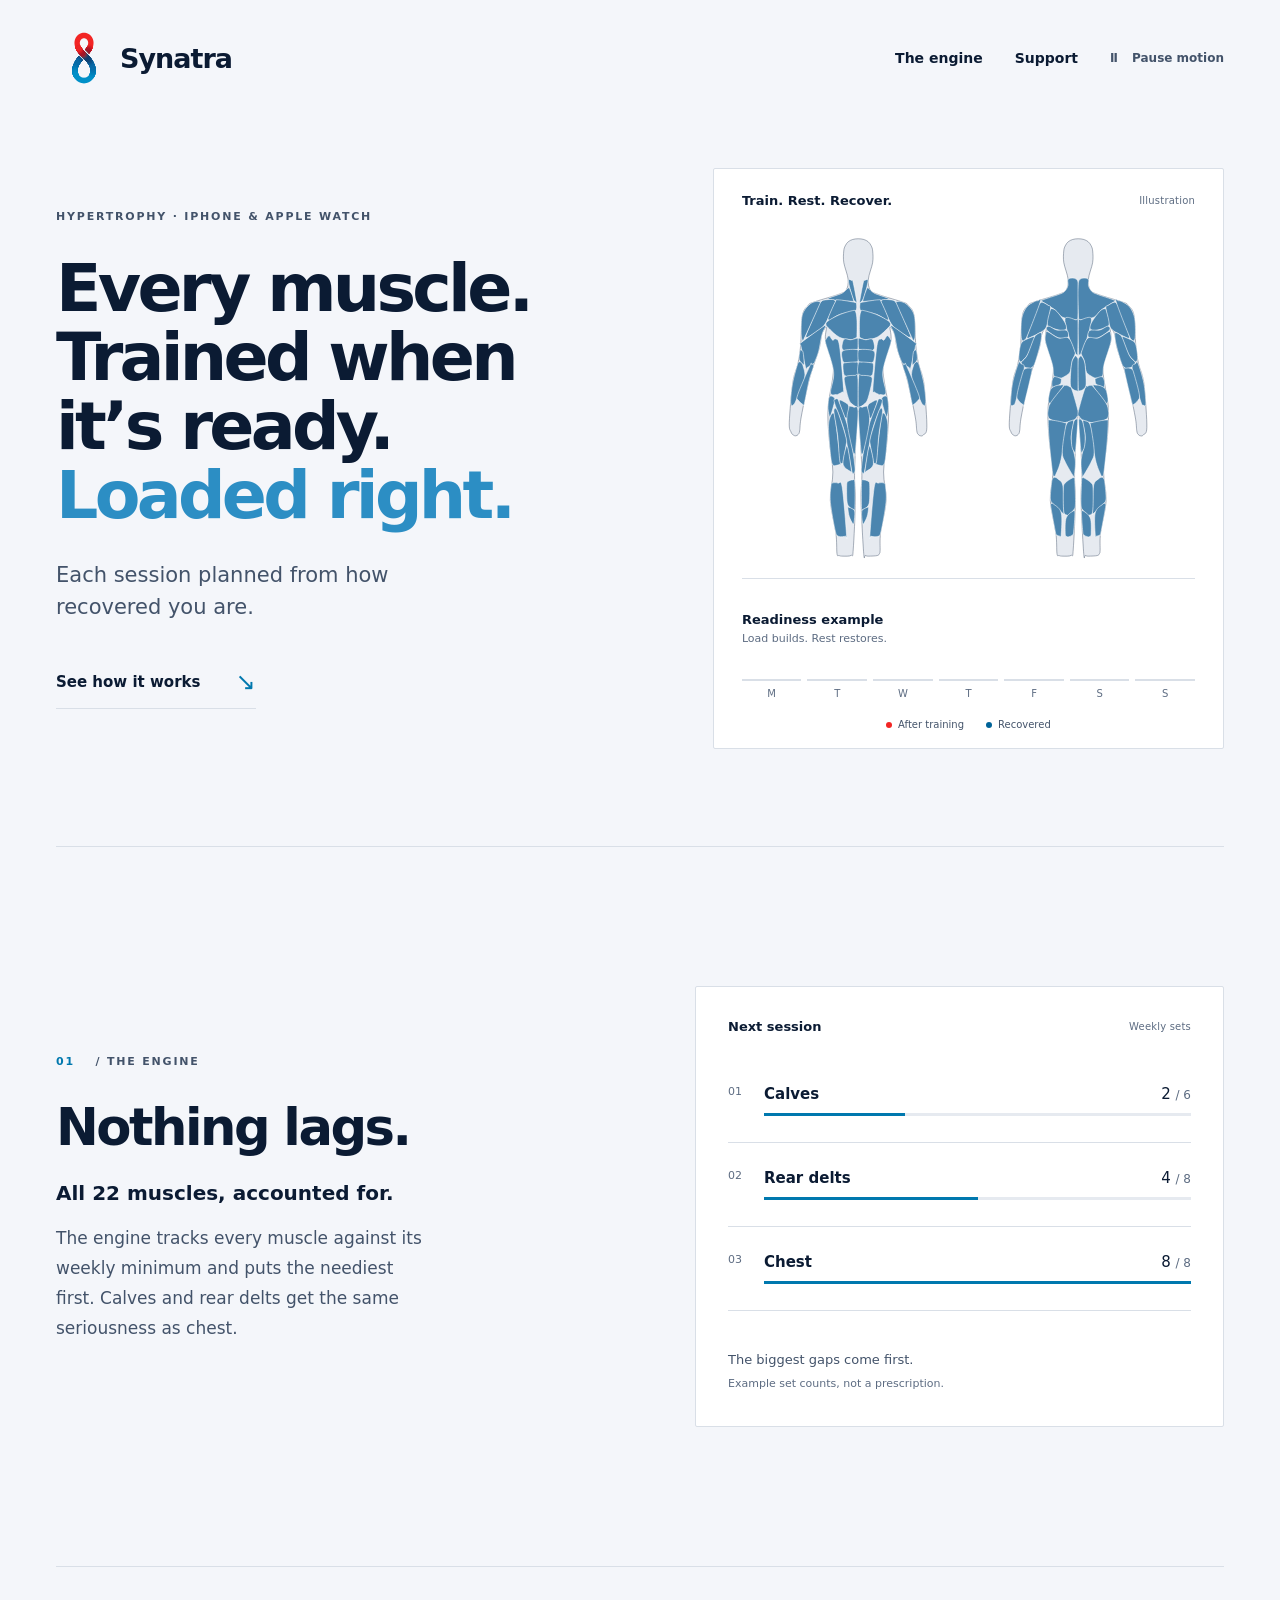
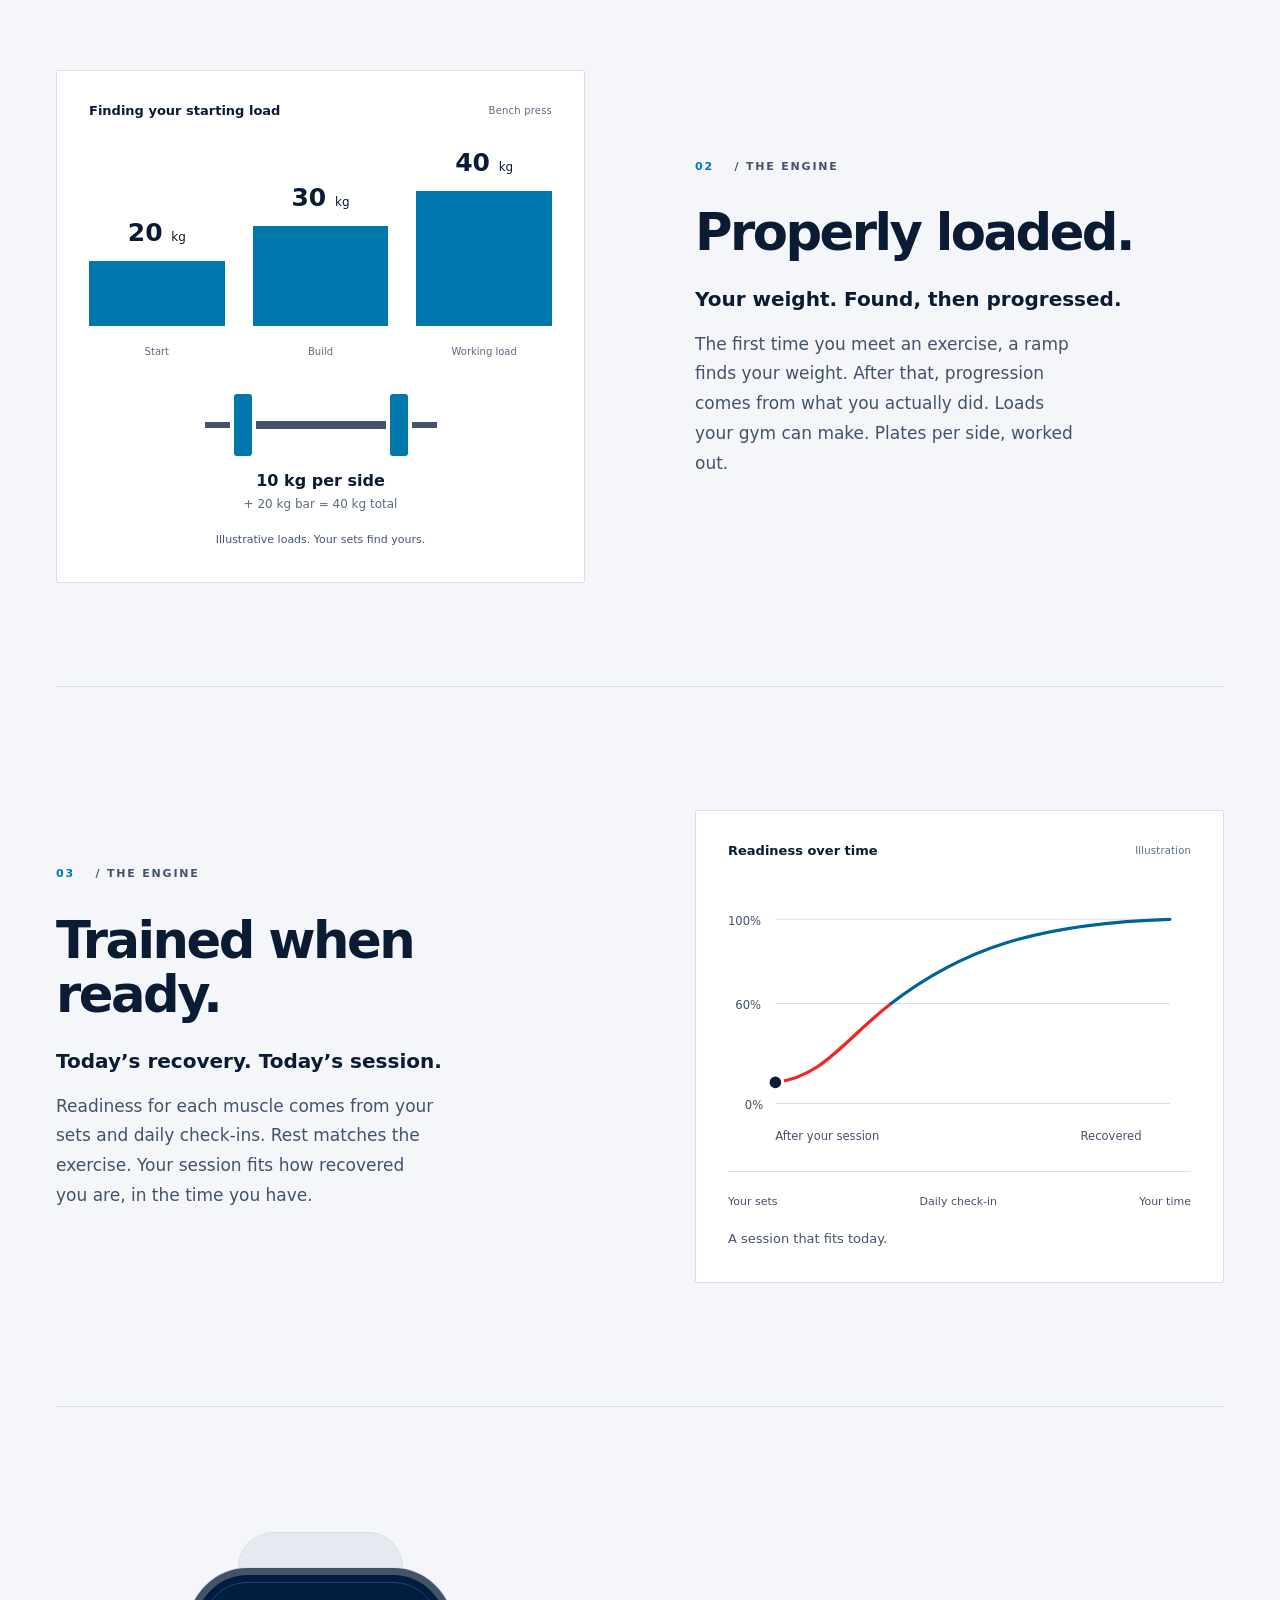
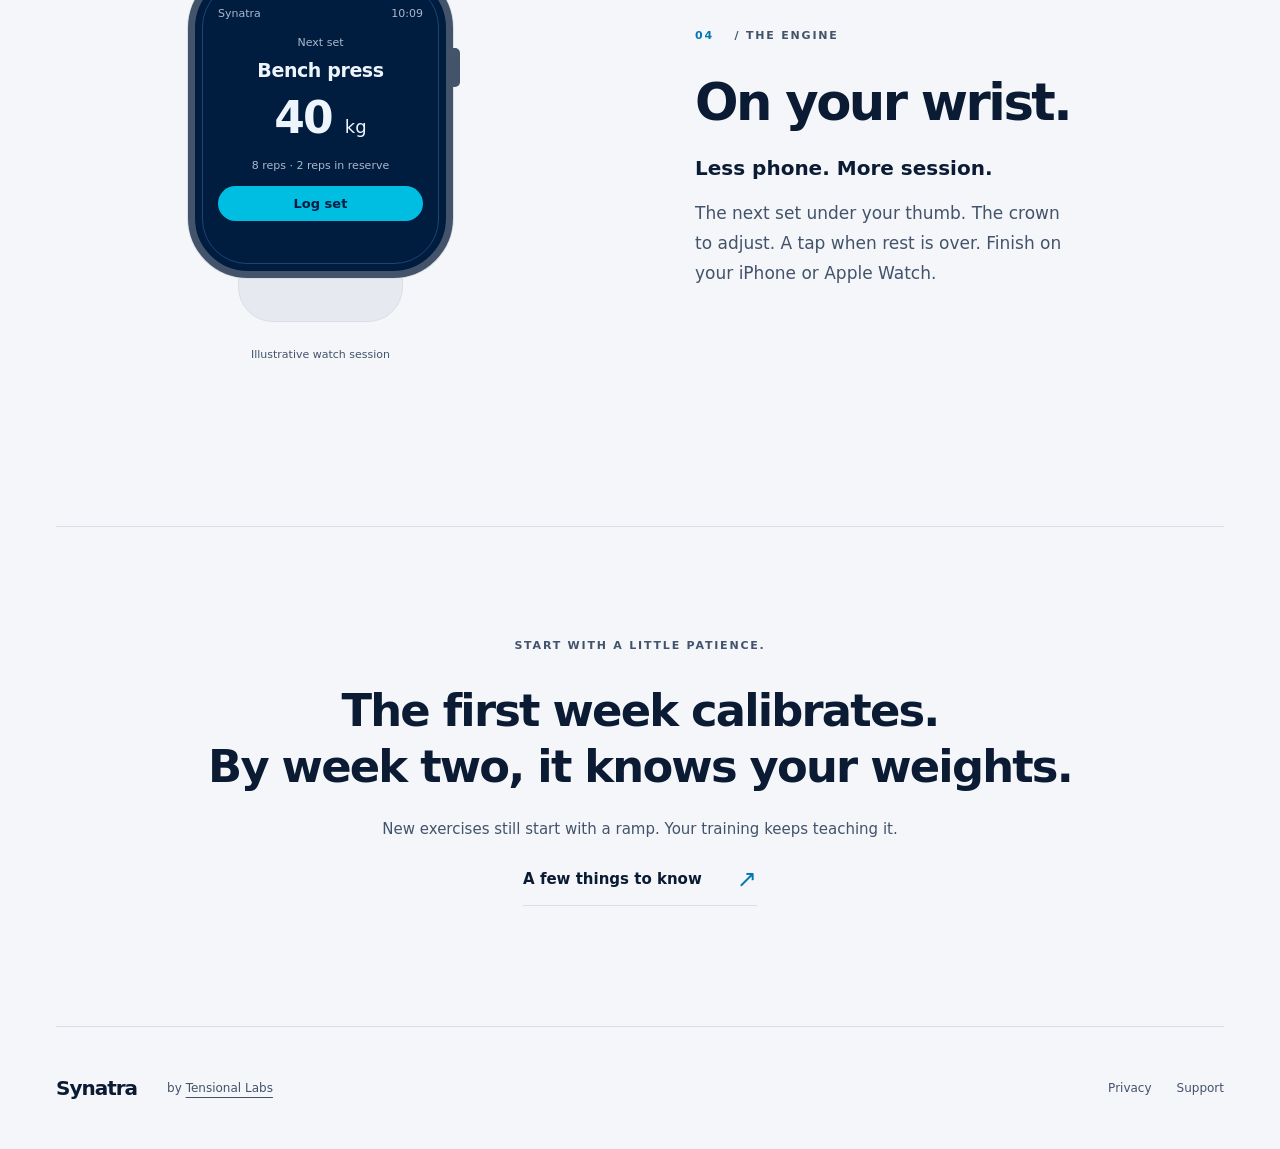
==== index.html @ b0860e10 "Build Synatra static marketing site and review evidence" ====
<!doctype html>
<html lang="en"><head><meta charset="utf-8"><meta name="viewport" content="width=device-width, initial-scale=1"><meta name="color-scheme" content="light dark"><title>Synatra — Every muscle. Loaded right.</title><meta name="description" content="Each session planned from how recovered you are. Hypertrophy training for iPhone and Apple Watch."><link rel="canonical" href="https://synatra.watch/"><meta property="og:title" content="Synatra — Every muscle. Loaded right."><meta property="og:description" content="Each session planned from how recovered you are. Hypertrophy training for iPhone and Apple Watch."><meta property="og:type" content="website"><meta property="og:url" content="https://synatra.watch/"><link rel="icon" href="/assets/mark-light.svg" type="image/svg+xml"><link rel="stylesheet" href="/assets/site.css"></head><body><a class="skip" href="#main">Skip to content</a><input class="motion-toggle" type="checkbox" id="pause-motion"><div class="site"><header class="header wrap"><a class="brand" href="/" aria-label="Synatra home"><picture><source srcset="/assets/mark-dark.svg" media="(prefers-color-scheme: dark)"><img src="/assets/mark-light.svg" width="56" height="56" alt=""></picture><span>Synatra</span></a><nav aria-label="Main"><a href="/#engine">The engine</a><a href="/support.html">Support</a><label class="pause-label" for="pause-motion"><span class="play-label">Pause motion</span><span class="resume-label">Resume motion</span></label></nav></header><main id="main"><section class="hero wrap" aria-labelledby="headline"><div class="hero-copy"><p class="eyebrow">Hypertrophy · iPhone &amp; Apple Watch</p><h1 id="headline">Every muscle.<br>Trained when<br>it’s ready.<br><span>Loaded right.</span></h1><p class="lede">Each session planned from how recovered you are.</p><a class="text-link" href="#engine">See how it works <span aria-hidden="true">↘</span></a></div><figure class="body-panel"><div class="panel-top"><span>Train. Rest. Recover.</span><span class="tiny-label">Illustration</span></div><div class="body-pair"><svg viewBox="0 0 200 440" aria-hidden="true" class="body-figure"><path class="silhouette" d="M100,9C97.5,9,94.8,9.3,92.5,10C90.3,10.7,88.3,11.6,86.7,13C85,14.4,83.7,16.4,82.7,18.4C81.7,20.5,81.1,21.6,80.7,25.4C80.4,29.2,79.8,34.7,80.8,41C81.8,47.2,86,56.9,86.5,62.9C87.1,68.9,86.2,73.8,84,77.2C81.9,80.6,81,80.4,73.6,83.2C66.2,86,46.5,91.3,39.7,93.8C33,96.3,35.6,95.1,33.2,98C30.8,100.9,27.3,102.3,25.6,111.2C23.9,120.1,24.2,140.8,23.2,151.5C22.2,162.2,21.3,167.3,19.6,175.5C17.9,183.7,14.7,187.4,12.8,200.4C10.9,213.4,8.5,242.7,8.1,253.7C7.7,264.7,9.4,263.7,10.3,266.5C11.2,269.3,12.2,269.7,13.3,270.6C14.4,271.5,15.7,271.9,16.8,271.8C17.9,271.7,19.2,271,20,269.9C20.9,268.7,21.2,269.2,21.9,265.1C22.6,261,22,257.1,24.2,245.4C26.4,233.7,31.2,210,35.1,195.1C39.1,180.2,45.1,165.4,47.8,156C50.4,146.5,50,142.4,51,138.3C52,134.3,52.6,133.4,53.7,131.6C54.8,129.7,57.1,125,57.6,127.4C58.1,129.8,55,137.1,56.6,146C58.2,154.9,66.5,166.3,67,181C67.5,195.7,60.8,218,59.8,234C58.9,250,60.3,262.7,61.4,277C62.5,291.3,66,306.5,66.2,320C66.4,333.5,62.1,344.5,62.8,358C63.5,371.5,68.7,389.2,70.2,401C71.7,412.8,71,423.7,71.7,428.8C72.4,433.9,73.3,430.8,74.6,431.4C75.9,432,77.1,432.2,79.8,432.2C82.4,432.2,88.3,432.6,90.5,431.2C92.8,429.8,92.4,436.4,93.3,424C94.3,411.6,96,374.7,96.3,357C96.6,339.3,94.6,337.8,95.2,318C95.8,298.2,98.4,238,100,238C101.6,238,104.2,298.2,104.8,318C105.4,337.8,103.3,338.6,103.7,357C104.1,375.4,106.3,416,107.3,428.4C108.2,440.8,108.4,430.6,109.5,431.2C110.6,431.8,111.3,432.2,114,432.2C116.7,432.2,123,432,125.4,431.4C127.8,430.8,127.7,429.9,128.3,428.8C128.9,427.7,128.9,429.1,129.2,424.5C129.4,419.9,128.5,412.1,129.8,401C131.1,389.9,136.5,371.5,137.2,358C137.9,344.5,133.6,333.5,133.8,320C134,306.5,137.5,291.3,138.6,277C139.7,262.7,141.1,250,140.2,234C139.2,218,132.5,195.7,133,181C133.5,166.3,141.8,154.9,143.4,146C145,137.1,141.9,129.8,142.4,127.4C142.9,125,145.2,129.7,146.3,131.6C147.4,133.4,148,134.3,149,138.3C150,142.4,149.6,146.5,152.2,156C154.9,165.4,160.9,180.2,164.9,195.1C168.8,210,173.6,233.7,175.8,245.4C178,257.1,177.4,261,178.1,265.1C178.8,269.2,179.1,268.7,180,269.9C180.8,271,182.1,271.7,183.2,271.8C184.3,271.9,185.3,272.4,186.7,270.6C188.1,268.7,191.2,270.6,191.5,260.6C191.8,250.5,189.5,221.8,188.5,210.3C187.5,198.8,186.8,197.1,185.4,191.3C184.1,185.5,181.8,182.1,180.4,175.5C179,168.9,177.8,162.2,176.8,151.5C175.8,140.8,176.1,120.1,174.4,111.2C172.7,102.3,169.2,100.9,166.8,98C164.4,95.1,167,96.3,160.3,93.8C153.5,91.3,133.8,86,126.4,83.2C119,80.4,118.1,80.6,116,77.2C113.8,73.8,112.9,68.9,113.5,62.9C114,56.9,118.2,47.2,119.2,41C120.2,34.7,119.6,29.2,119.3,25.4C118.9,21.6,118.3,20.5,117.3,18.4C116.3,16.4,115,14.4,113.3,13C111.7,11.6,109.7,10.7,107.5,10C105.2,9.3,102.5,9,100,9Z"/><path class="muscle group-0" d="M97.9,91.7C97.3,87.2,94.2,71,93.1,66.5C92,62,92.4,64.7,91.4,64.5C90.4,64.3,86.8,61.5,86.9,65.2C87.1,68.9,90.7,82.1,92.3,86.8C93.9,91.5,95.6,92.4,96.5,93.2C97.4,94,98.5,96.2,97.9,91.7Z"/><path class="muscle group-0" transform="translate(200 0) scale(-1 1)" d="M97.9,91.7C97.3,87.2,94.2,71,93.1,66.5C92,62,92.4,64.7,91.4,64.5C90.4,64.3,86.8,61.5,86.9,65.2C87.1,68.9,90.7,82.1,92.3,86.8C93.9,91.5,95.6,92.4,96.5,93.2C97.4,94,98.5,96.2,97.9,91.7Z"/><path class="muscle group-1" d="M93.8,91.3C93.3,88.9,90.7,80.7,89.5,77.9C88.3,75.1,88.6,74,86.8,74.6C85,75.2,82.9,79.2,78.6,81.5C74.3,83.8,63.4,86.6,60.9,88.1C58.4,89.6,58.5,89.6,63.7,90.3C68.9,91,87.3,92.3,92.3,92.5C97.3,92.7,94.3,93.7,93.8,91.3Z"/><path class="muscle group-1" transform="translate(200 0) scale(-1 1)" d="M93.8,91.3C93.3,88.9,90.7,80.7,89.5,77.9C88.3,75.1,88.6,74,86.8,74.6C85,75.2,82.9,79.2,78.6,81.5C74.3,83.8,63.4,86.6,60.9,88.1C58.4,89.6,58.5,89.6,63.7,90.3C68.9,91,87.3,92.3,92.3,92.5C97.3,92.7,94.3,93.7,93.8,91.3Z"/><path class="muscle group-0" d="M33.9,139.6C36.2,138.3,42.1,134.9,45.8,132C49.5,129.1,52,128.6,55.9,122.4C59.8,116.2,66.9,99.8,69.1,94.8C71.3,89.8,69.8,93.1,69.3,92.3C68.8,91.5,68.5,90.2,65.9,90C63.3,89.8,56.4,90.2,53.7,90.9C51,91.6,51,92.3,49.7,94C48.4,95.7,49,94,45.8,101.2C42.6,108.4,32.9,130.7,30.6,137.2C28.3,143.7,31.2,139.6,31.8,140C32.4,140.4,31.6,140.9,33.9,139.6Z"/><path class="muscle group-0" transform="translate(200 0) scale(-1 1)" d="M33.9,139.6C36.2,138.3,42.1,134.9,45.8,132C49.5,129.1,52,128.6,55.9,122.4C59.8,116.2,66.9,99.8,69.1,94.8C71.3,89.8,69.8,93.1,69.3,92.3C68.8,91.5,68.5,90.2,65.9,90C63.3,89.8,56.4,90.2,53.7,90.9C51,91.6,51,92.3,49.7,94C48.4,95.7,49,94,45.8,101.2C42.6,108.4,32.9,130.7,30.6,137.2C28.3,143.7,31.2,139.6,31.8,140C32.4,140.4,31.6,140.9,33.9,139.6Z"/><path class="muscle group-0" d="M27.3,143.4C31.2,135.2,45.6,103.3,49.2,94.9C52.8,86.5,49.7,93.5,48.8,93.1C47.9,92.7,45.9,92.2,43.8,92.6C41.7,93,38.9,93.7,36.4,95.5C33.9,97.3,30.6,100.6,28.7,103.7C26.8,106.8,25.5,108.7,24.7,114.3C23.9,119.9,23.8,132.3,24,137.3C24.2,142.3,25.2,143.4,25.8,144.4C26.4,145.4,23.4,151.7,27.3,143.4Z"/><path class="muscle group-0" transform="translate(200 0) scale(-1 1)" d="M27.3,143.4C31.2,135.2,45.6,103.3,49.2,94.9C52.8,86.5,49.7,93.5,48.8,93.1C47.9,92.7,45.9,92.2,43.8,92.6C41.7,93,38.9,93.7,36.4,95.5C33.9,97.3,30.6,100.6,28.7,103.7C26.8,106.8,25.5,108.7,24.7,114.3C23.9,119.9,23.8,132.3,24,137.3C24.2,142.3,25.2,143.4,25.8,144.4C26.4,145.4,23.4,151.7,27.3,143.4Z"/><path class="muscle group-0" d="M63.2,116.9C65.6,115.7,70.5,111.7,75.7,109.8C81,107.9,91,106.6,94.7,105.3C98.4,104,97.3,103.4,97.8,101.8C98.3,100.2,97.9,96.9,97.6,95.6C97.3,94.3,99.9,94.8,95.8,93.9C91.7,93,77.6,90.5,73.2,90.4C68.8,90.3,71.4,89.8,69.4,93.2C67.4,96.7,62.9,107.2,61.3,111.1C59.7,114.9,59.7,115.3,59.7,116.3C59.7,117.3,60.5,117.1,61.1,117.2C61.7,117.3,60.8,118.1,63.2,116.9Z"/><path class="muscle group-0" transform="translate(200 0) scale(-1 1)" d="M63.2,116.9C65.6,115.7,70.5,111.7,75.7,109.8C81,107.9,91,106.6,94.7,105.3C98.4,104,97.3,103.4,97.8,101.8C98.3,100.2,97.9,96.9,97.6,95.6C97.3,94.3,99.9,94.8,95.8,93.9C91.7,93,77.6,90.5,73.2,90.4C68.8,90.3,71.4,89.8,69.4,93.2C67.4,96.7,62.9,107.2,61.3,111.1C59.7,114.9,59.7,115.3,59.7,116.3C59.7,117.3,60.5,117.1,61.1,117.2C61.7,117.3,60.8,118.1,63.2,116.9Z"/><path class="muscle group-0" d="M92.9,143.1C94.2,142.6,96.6,141.5,97.5,140.7C98.4,139.9,98.2,142.3,98.3,138.4C98.4,134.5,98.6,122.6,98.3,117.3C98,112,97.6,108.5,96.6,106.4C95.6,104.3,96.3,104,92.5,104.8C88.7,105.6,79.4,108.2,73.5,111C67.6,113.8,58.9,118.2,57.1,121.4C55.3,124.6,60.4,127.6,62.8,130.4C65.2,133.2,68.6,136.1,71.3,138C74,139.9,75.6,140.9,78.7,141.8C81.8,142.7,87.5,143.2,89.9,143.4C92.3,143.6,91.6,143.6,92.9,143.1Z"/><path class="muscle group-0" transform="translate(200 0) scale(-1 1)" d="M92.9,143.1C94.2,142.6,96.6,141.5,97.5,140.7C98.4,139.9,98.2,142.3,98.3,138.4C98.4,134.5,98.6,122.6,98.3,117.3C98,112,97.6,108.5,96.6,106.4C95.6,104.3,96.3,104,92.5,104.8C88.7,105.6,79.4,108.2,73.5,111C67.6,113.8,58.9,118.2,57.1,121.4C55.3,124.6,60.4,127.6,62.8,130.4C65.2,133.2,68.6,136.1,71.3,138C74,139.9,75.6,140.9,78.7,141.8C81.8,142.7,87.5,143.2,89.9,143.4C92.3,143.6,91.6,143.6,92.9,143.1Z"/><path class="muscle group-0" d="M32.2,180.6C33.8,179.6,38.2,177.2,40,175.7C41.8,174.2,41.5,174.5,42.7,171.6C43.9,168.7,45.9,164.3,47.4,158.5C48.9,152.7,50.3,141.9,51.8,136.6C53.3,131.3,55.6,128.5,56.3,126.6C57,124.6,56.3,125.1,55.9,124.9C55.5,124.7,59.4,121.8,54.1,125.5C48.8,129.2,29.4,142.8,24.3,147.3C19.2,151.8,22.7,146.7,23.7,152.4C24.7,158.1,28.8,176.8,30.2,181.5C31.6,186.2,30.6,181.6,32.2,180.6Z"/><path class="muscle group-0" transform="translate(200 0) scale(-1 1)" d="M32.2,180.6C33.8,179.6,38.2,177.2,40,175.7C41.8,174.2,41.5,174.5,42.7,171.6C43.9,168.7,45.9,164.3,47.4,158.5C48.9,152.7,50.3,141.9,51.8,136.6C53.3,131.3,55.6,128.5,56.3,126.6C57,124.6,56.3,125.1,55.9,124.9C55.5,124.7,59.4,121.8,54.1,125.5C48.8,129.2,29.4,142.8,24.3,147.3C19.2,151.8,22.7,146.7,23.7,152.4C24.7,158.1,28.8,176.8,30.2,181.5C31.6,186.2,30.6,181.6,32.2,180.6Z"/><path class="muscle group-0" d="M27.9,175.1C27.9,172.4,27.2,163.4,26.5,160.4C25.8,157.4,24.2,157.5,23.5,157.2C22.8,156.9,22.6,156.6,22.2,158.8C21.8,161,20.6,167.3,21.4,170.3C22.1,173.3,25.6,175.8,26.7,176.6C27.8,177.4,27.9,177.8,27.9,175.1Z"/><path class="muscle group-0" transform="translate(200 0) scale(-1 1)" d="M27.9,175.1C27.9,172.4,27.2,163.4,26.5,160.4C25.8,157.4,24.2,157.5,23.5,157.2C22.8,156.9,22.6,156.6,22.2,158.8C21.8,161,20.6,167.3,21.4,170.3C22.1,173.3,25.6,175.8,26.7,176.6C27.8,177.4,27.9,177.8,27.9,175.1Z"/><path class="muscle group-0" d="M13,230.7C13.9,229.7,14,231.6,16.6,225.7C19.2,219.8,26.9,203,28.5,195.1C30.1,187.2,27.2,181.9,26.4,178.3C25.5,174.7,24.2,174.5,23.4,173.7C22.5,172.9,22.1,172.7,21.3,173.3C20.5,173.9,20.3,172.5,18.8,177.2C17.3,181.9,14,193.7,12.5,201.6C11,209.5,10.1,219.5,9.9,224.5C9.7,229.5,10.8,230.6,11.3,231.6C11.8,232.6,12.1,231.7,13,230.7Z"/><path class="muscle group-0" transform="translate(200 0) scale(-1 1)" d="M13,230.7C13.9,229.7,14,231.6,16.6,225.7C19.2,219.8,26.9,203,28.5,195.1C30.1,187.2,27.2,181.9,26.4,178.3C25.5,174.7,24.2,174.5,23.4,173.7C22.5,172.9,22.1,172.7,21.3,173.3C20.5,173.9,20.3,172.5,18.8,177.2C17.3,181.9,14,193.7,12.5,201.6C11,209.5,10.1,219.5,9.9,224.5C9.7,229.5,10.8,230.6,11.3,231.6C11.8,232.6,12.1,231.7,13,230.7Z"/><path class="muscle group-0" d="M28.1,229C29.4,223.6,32.5,206.3,34.5,198C36.5,189.7,39.9,182.6,40.4,179C40.9,175.4,38.6,176.7,37.8,176.5C37,176.3,38.8,171.3,35.7,178.1C32.6,184.8,21.9,209.3,19.3,217C16.7,224.7,19,222.2,20.2,224.4C21.4,226.6,25.3,229.4,26.6,230.2C27.9,231,26.8,234.4,28.1,229Z"/><path class="muscle group-0" transform="translate(200 0) scale(-1 1)" d="M28.1,229C29.4,223.6,32.5,206.3,34.5,198C36.5,189.7,39.9,182.6,40.4,179C40.9,175.4,38.6,176.7,37.8,176.5C37,176.3,38.8,171.3,35.7,178.1C32.6,184.8,21.9,209.3,19.3,217C16.7,224.7,19,222.2,20.2,224.4C21.4,226.6,25.3,229.4,26.6,230.2C27.9,231,26.8,234.4,28.1,229Z"/><path class="muscle group-1" d="M73.3,216.2C74.7,215.6,77.3,214.5,78.5,213.3C79.7,212.1,81,219.1,80.4,208.8C79.8,198.5,76.8,162.6,75,151.5C73.2,140.4,71.4,143.7,69.9,142.5C68.4,141.3,67.3,144.9,66,144.3C64.7,143.7,63,139.7,62,138.8C61,137.9,60.7,138.4,59.9,139.1C59.1,139.8,57.5,141.6,57,143.2C56.5,144.8,55,141.4,56.7,148.6C58.4,155.8,66.1,175.4,67.2,186.3C68.3,197.2,62.6,209,63.1,214.1C63.6,219.2,68.6,216.5,70.3,216.8C72,217.2,71.9,216.8,73.3,216.2Z"/><path class="muscle group-1" transform="translate(200 0) scale(-1 1)" d="M73.3,216.2C74.7,215.6,77.3,214.5,78.5,213.3C79.7,212.1,81,219.1,80.4,208.8C79.8,198.5,76.8,162.6,75,151.5C73.2,140.4,71.4,143.7,69.9,142.5C68.4,141.3,67.3,144.9,66,144.3C64.7,143.7,63,139.7,62,138.8C61,137.9,60.7,138.4,59.9,139.1C59.1,139.8,57.5,141.6,57,143.2C56.5,144.8,55,141.4,56.7,148.6C58.4,155.8,66.1,175.4,67.2,186.3C68.3,197.2,62.6,209,63.1,214.1C63.6,219.2,68.6,216.5,70.3,216.8C72,217.2,71.9,216.8,73.3,216.2Z"/><path class="muscle group-1" d="M83.1,157.8C86,157.6,95,157.1,97.8,156.6C100.5,156.1,99.2,157.3,99.6,155C99.9,152.7,100.2,145.2,99.9,143C99.6,140.8,99.7,141.7,98,141.8C96.3,141.9,92.7,143.5,89.9,143.7C87.1,143.9,83.2,141.3,81.2,142.9C79.2,144.5,78.3,151,78.2,153.4C78.1,155.8,79.7,156.9,80.5,157.6C81.3,158.3,80.2,158,83.1,157.8Z"/><path class="muscle group-1" transform="translate(200 0) scale(-1 1)" d="M83.1,157.8C86,157.6,95,157.1,97.8,156.6C100.5,156.1,99.2,157.3,99.6,155C99.9,152.7,100.2,145.2,99.9,143C99.6,140.8,99.7,141.7,98,141.8C96.3,141.9,92.7,143.5,89.9,143.7C87.1,143.9,83.2,141.3,81.2,142.9C79.2,144.5,78.3,151,78.2,153.4C78.1,155.8,79.7,156.9,80.5,157.6C81.3,158.3,80.2,158,83.1,157.8Z"/><path class="muscle group-1" d="M84.1,174.4C86.5,174.3,93.6,174.1,96.2,173.6C98.8,173.1,99.1,173.8,99.8,171.4C100.5,169,100.8,161.7,100.2,159.2C99.6,156.7,99.4,156.6,95.9,156.5C92.4,156.4,82,156.5,79.2,158.8C76.4,161.1,78.5,167.6,78.9,170.2C79.3,172.8,80.6,173.5,81.5,174.2C82.4,174.9,81.6,174.5,84.1,174.4Z"/><path class="muscle group-1" transform="translate(200 0) scale(-1 1)" d="M84.1,174.4C86.5,174.3,93.6,174.1,96.2,173.6C98.8,173.1,99.1,173.8,99.8,171.4C100.5,169,100.8,161.7,100.2,159.2C99.6,156.7,99.4,156.6,95.9,156.5C92.4,156.4,82,156.5,79.2,158.8C76.4,161.1,78.5,167.6,78.9,170.2C79.3,172.8,80.6,173.5,81.5,174.2C82.4,174.9,81.6,174.5,84.1,174.4Z"/><path class="muscle group-1" d="M86.1,192.3C88.8,192,97.4,193,99.7,190.2C102,187.4,100.6,178.2,99.9,175.4C99.2,172.6,98.1,173.7,95.4,173.5C92.7,173.3,86.1,173.8,83.5,174.3C80.9,174.8,80.3,174.3,79.8,176.7C79.3,179.1,80,186,80.6,188.6C81.2,191.2,82.6,191.5,83.5,192.1C84.4,192.7,83.4,192.6,86.1,192.3Z"/><path class="muscle group-1" transform="translate(200 0) scale(-1 1)" d="M86.1,192.3C88.8,192,97.4,193,99.7,190.2C102,187.4,100.6,178.2,99.9,175.4C99.2,172.6,98.1,173.7,95.4,173.5C92.7,173.3,86.1,173.8,83.5,174.3C80.9,174.8,80.3,174.3,79.8,176.7C79.3,179.1,80,186,80.6,188.6C81.2,191.2,82.6,191.5,83.5,192.1C84.4,192.7,83.4,192.6,86.1,192.3Z"/><path class="muscle group-1" d="M99.9,232.3C100.1,225.6,100.2,200.2,99.4,193.4C98.7,186.6,98.1,191.3,95.4,191.2C92.7,191.1,85.6,191.3,83.3,192.7C81,194.1,81.1,194.7,81.7,199.5C82.3,204.3,85.3,216.7,86.9,221.6C88.5,226.5,89.6,227.1,91.5,229.1C93.4,231.1,96.8,232.9,98.2,233.4C99.6,233.9,99.7,239,99.9,232.3Z"/><path class="muscle group-1" transform="translate(200 0) scale(-1 1)" d="M99.9,232.3C100.1,225.6,100.2,200.2,99.4,193.4C98.7,186.6,98.1,191.3,95.4,191.2C92.7,191.1,85.6,191.3,83.3,192.7C81,194.1,81.1,194.7,81.7,199.5C82.3,204.3,85.3,216.7,86.9,221.6C88.5,226.5,89.6,227.1,91.5,229.1C93.4,231.1,96.8,232.9,98.2,233.4C99.6,233.9,99.7,239,99.9,232.3Z"/><path class="muscle group-2" d="M63.2,245.3C64.3,241.8,67.9,229.8,68.6,225.6C69.3,221.4,68.4,221.3,67.4,220.2C66.4,219.1,63.6,218.4,62.4,219C61.2,219.6,60.8,221.1,60.4,223.9C60,226.7,59.5,232,59.7,235.8C59.9,239.6,61.2,244.9,61.8,246.5C62.4,248.1,62.1,248.8,63.2,245.3Z"/><path class="muscle group-2" transform="translate(200 0) scale(-1 1)" d="M63.2,245.3C64.3,241.8,67.9,229.8,68.6,225.6C69.3,221.4,68.4,221.3,67.4,220.2C66.4,219.1,63.6,218.4,62.4,219C61.2,219.6,60.8,221.1,60.4,223.9C60,226.7,59.5,232,59.7,235.8C59.9,239.6,61.2,244.9,61.8,246.5C62.4,248.1,62.1,248.8,63.2,245.3Z"/><path class="muscle group-2" d="M85.6,246.6C86.2,244,88.1,235.6,87.4,232.3C86.7,229,83.7,227.9,81.6,226.7C79.5,225.5,74.7,222.4,74.6,225.3C74.5,228.2,79.4,240.4,80.9,244.2C82.4,248,82.9,247.6,83.7,248C84.5,248.4,85,249.2,85.6,246.6Z"/><path class="muscle group-2" transform="translate(200 0) scale(-1 1)" d="M85.6,246.6C86.2,244,88.1,235.6,87.4,232.3C86.7,229,83.7,227.9,81.6,226.7C79.5,225.5,74.7,222.4,74.6,225.3C74.5,228.2,79.4,240.4,80.9,244.2C82.4,248,82.9,247.6,83.7,248C84.5,248.4,85,249.2,85.6,246.6Z"/><path class="muscle group-2" d="M94.6,320.9C94.9,319.2,96.5,321,95.5,312C94.5,303,91.9,281.1,88.4,267C84.9,252.8,77.3,234.5,74.6,227.1C71.9,219.7,73,223.3,72.2,222.6C71.4,221.9,70.1,222.2,69.5,223.1C68.9,224,66.5,221.2,68.5,228.2C70.5,235.2,77.7,250.8,81.4,265.3C85.1,279.8,88.7,305.8,90.7,315.3C92.7,324.8,92.9,321.2,93.6,322.1C94.2,323,94.3,322.6,94.6,320.9Z"/><path class="muscle group-2" transform="translate(200 0) scale(-1 1)" d="M94.6,320.9C94.9,319.2,96.5,321,95.5,312C94.5,303,91.9,281.1,88.4,267C84.9,252.8,77.3,234.5,74.6,227.1C71.9,219.7,73,223.3,72.2,222.6C71.4,221.9,70.1,222.2,69.5,223.1C68.9,224,66.5,221.2,68.5,228.2C70.5,235.2,77.7,250.8,81.4,265.3C85.1,279.8,88.7,305.8,90.7,315.3C92.7,324.8,92.9,321.2,93.6,322.1C94.2,323,94.3,322.6,94.6,320.9Z"/><path class="muscle group-2" d="M96.1,294.4C96.9,285,100,249.2,99.7,239.1C99.4,229,96,234.7,94.2,233.6C92.4,232.5,90.1,232.3,89,232.3C87.9,232.3,88.4,230.2,87.7,233.7C87,237.2,84.2,243.4,85,253.1C85.8,262.8,91,284.6,92.7,291.7C94.4,298.8,94.5,295.1,95.1,295.5C95.7,295.9,95.3,303.8,96.1,294.4Z"/><path class="muscle group-2" transform="translate(200 0) scale(-1 1)" d="M96.1,294.4C96.9,285,100,249.2,99.7,239.1C99.4,229,96,234.7,94.2,233.6C92.4,232.5,90.1,232.3,89,232.3C87.9,232.3,88.4,230.2,87.7,233.7C87,237.2,84.2,243.4,85,253.1C85.8,262.8,91,284.6,92.7,291.7C94.4,298.8,94.5,295.1,95.1,295.5C95.7,295.9,95.3,303.8,96.1,294.4Z"/><path class="muscle group-2" d="M70,311.3C71.3,311.1,74.3,310.6,75.3,309.7C76.3,308.8,77.1,315.4,76.2,305.7C75.3,295.9,71.3,261.9,69.7,251.2C68.1,240.5,67.8,242,66.6,241.4C65.4,240.8,63.3,244.1,62.3,247.4C61.3,250.7,60.3,253.5,60.4,261.1C60.5,268.7,62,285.4,62.7,293.1C63.4,300.8,64,304.5,64.7,307.5C65.5,310.5,66.3,310.6,67.2,311.2C68.1,311.8,68.7,311.6,70,311.3Z"/><path class="muscle group-2" transform="translate(200 0) scale(-1 1)" d="M70,311.3C71.3,311.1,74.3,310.6,75.3,309.7C76.3,308.8,77.1,315.4,76.2,305.7C75.3,295.9,71.3,261.9,69.7,251.2C68.1,240.5,67.8,242,66.6,241.4C65.4,240.8,63.3,244.1,62.3,247.4C61.3,250.7,60.3,253.5,60.4,261.1C60.5,268.7,62,285.4,62.7,293.1C63.4,300.8,64,304.5,64.7,307.5C65.5,310.5,66.3,310.6,67.2,311.2C68.1,311.8,68.7,311.6,70,311.3Z"/><path class="muscle group-2" d="M79.6,307.4C80.5,303.5,83,290.5,83.7,284.9C84.4,279.3,85.3,280.9,83.6,273.7C81.9,266.5,75.9,248.2,73.6,241.8C71.3,235.4,70.6,236.1,69.7,235.1C68.8,234.1,68.7,234.5,68.4,235.6C68.1,236.7,67.1,235.8,67.8,241.5C68.5,247.2,71.1,259.2,72.4,269.8C73.7,280.4,74.4,298.4,75.4,304.8C76.4,311.2,77.8,308,78.5,308.4C79.2,308.8,78.7,311.3,79.6,307.4Z"/><path class="muscle group-2" transform="translate(200 0) scale(-1 1)" d="M79.6,307.4C80.5,303.5,83,290.5,83.7,284.9C84.4,279.3,85.3,280.9,83.6,273.7C81.9,266.5,75.9,248.2,73.6,241.8C71.3,235.4,70.6,236.1,69.7,235.1C68.8,234.1,68.7,234.5,68.4,235.6C68.1,236.7,67.1,235.8,67.8,241.5C68.5,247.2,71.1,259.2,72.4,269.8C73.7,280.4,74.4,298.4,75.4,304.8C76.4,311.2,77.8,308,78.5,308.4C79.2,308.8,78.7,311.3,79.6,307.4Z"/><path class="muscle group-2" d="M90.9,318C90.4,313,87.6,294.4,86.4,289.3C85.2,284.2,84.7,284.2,83.6,287.7C82.5,291.2,78.9,304.8,79.9,310.1C80.9,315.4,87.9,318,89.7,319.3C91.5,320.6,91.5,323,90.9,318Z"/><path class="muscle group-2" transform="translate(200 0) scale(-1 1)" d="M90.9,318C90.4,313,87.6,294.4,86.4,289.3C85.2,284.2,84.7,284.2,83.6,287.7C82.5,291.2,78.9,304.8,79.9,310.1C80.9,315.4,87.9,318,89.7,319.3C91.5,320.6,91.5,323,90.9,318Z"/><path class="muscle group-2" d="M84.4,403.8C83.7,392.9,80.6,351.9,78.7,340.4C76.8,328.9,75.2,335.7,73,334.8C70.8,333.9,67,334,65.4,334.8C63.8,335.6,64,335.2,63.6,339.5C63.2,343.8,61.9,350.3,62.9,360.4C63.9,370.4,67.8,392.2,69.7,399.8C71.6,407.4,72,404.9,74.2,405.9C76.4,406.9,81.4,406,83.1,405.6C84.8,405.2,85.1,414.7,84.4,403.8Z"/><path class="muscle group-2" transform="translate(200 0) scale(-1 1)" d="M84.4,403.8C83.7,392.9,80.6,351.9,78.7,340.4C76.8,328.9,75.2,335.7,73,334.8C70.8,333.9,67,334,65.4,334.8C63.8,335.6,64,335.2,63.6,339.5C63.2,343.8,61.9,350.3,62.9,360.4C63.9,370.4,67.8,392.2,69.7,399.8C71.6,407.4,72,404.9,74.2,405.9C76.4,406.9,81.4,406,83.1,405.6C84.8,405.2,85.1,414.7,84.4,403.8Z"/><path class="muscle group-2" d="M95.6,368.7C95.8,362.7,96,340,95.5,333.7C95,327.4,93.9,330.8,92.4,330.6C90.9,330.4,88,331.3,86.7,332.4C85.4,333.5,85,332.3,84.7,337C84.5,341.7,84.4,355.2,85.2,360.4C86,365.6,88.2,366.4,89.7,368C91.2,369.6,93.2,369.8,94.2,369.9C95.2,370,95.4,374.7,95.6,368.7Z"/><path class="muscle group-2" transform="translate(200 0) scale(-1 1)" d="M95.6,368.7C95.8,362.7,96,340,95.5,333.7C95,327.4,93.9,330.8,92.4,330.6C90.9,330.4,88,331.3,86.7,332.4C85.4,333.5,85,332.3,84.7,337C84.5,341.7,84.4,355.2,85.2,360.4C86,365.6,88.2,366.4,89.7,368C91.2,369.6,93.2,369.8,94.2,369.9C95.2,370,95.4,374.7,95.6,368.7Z"/><path class="muscle group-2" d="M94.4,387.2C94.9,384.6,95.8,376.2,95.4,373.2C95,370.2,93.6,370.1,92.2,369.1C90.8,368.1,88.3,367.1,87.3,367C86.3,366.9,86.1,366.2,86.2,368.3C86.3,370.4,87,376,88.1,379.4C89.2,382.8,91.5,387.3,92.6,388.6C93.6,389.9,93.9,389.8,94.4,387.2Z"/><path class="muscle group-2" transform="translate(200 0) scale(-1 1)" d="M94.4,387.2C94.9,384.6,95.8,376.2,95.4,373.2C95,370.2,93.6,370.1,92.2,369.1C90.8,368.1,88.3,367.1,87.3,367C86.3,366.9,86.1,366.2,86.2,368.3C86.3,370.4,87,376,88.1,379.4C89.2,382.8,91.5,387.3,92.6,388.6C93.6,389.9,93.9,389.8,94.4,387.2Z"/></svg><svg viewBox="0 0 200 440" aria-hidden="true" class="body-figure"><path class="silhouette" d="M100,9C97.5,9,94.8,9.3,92.5,10C90.3,10.7,88.3,11.6,86.7,13C85,14.4,83.7,16.4,82.7,18.4C81.7,20.5,81.1,21.6,80.7,25.4C80.4,29.2,79.8,34.7,80.8,41C81.8,47.2,86,56.9,86.5,62.9C87.1,68.9,86.2,73.8,84,77.2C81.9,80.6,81,80.4,73.6,83.2C66.2,86,46.5,91.3,39.7,93.8C33,96.3,35.6,95.1,33.2,98C30.8,100.9,27.3,102.3,25.6,111.2C23.9,120.1,24.2,140.8,23.2,151.5C22.2,162.2,21.3,167.3,19.6,175.5C17.9,183.7,14.7,187.4,12.8,200.4C10.9,213.4,8.5,242.7,8.1,253.7C7.7,264.7,9.4,263.7,10.3,266.5C11.2,269.3,12.2,269.7,13.3,270.6C14.4,271.5,15.7,271.9,16.8,271.8C17.9,271.7,19.2,271,20,269.9C20.9,268.7,21.2,269.2,21.9,265.1C22.6,261,22,257.1,24.2,245.4C26.4,233.7,31.2,210,35.1,195.1C39.1,180.2,45.1,165.4,47.8,156C50.4,146.5,50,142.4,51,138.3C52,134.3,52.6,133.4,53.7,131.6C54.8,129.7,57.1,125,57.6,127.4C58.1,129.8,55,137.1,56.6,146C58.2,154.9,66.5,166.3,67,181C67.5,195.7,60.8,218,59.8,234C58.9,250,60.3,262.7,61.4,277C62.5,291.3,66,306.5,66.2,320C66.4,333.5,62.1,344.5,62.8,358C63.5,371.5,68.7,389.2,70.2,401C71.7,412.8,71,423.7,71.7,428.8C72.4,433.9,73.3,430.8,74.6,431.4C75.9,432,77.1,432.2,79.8,432.2C82.4,432.2,88.3,432.6,90.5,431.2C92.8,429.8,92.4,436.4,93.3,424C94.3,411.6,96,374.7,96.3,357C96.6,339.3,94.6,337.8,95.2,318C95.8,298.2,98.4,238,100,238C101.6,238,104.2,298.2,104.8,318C105.4,337.8,103.3,338.6,103.7,357C104.1,375.4,106.3,416,107.3,428.4C108.2,440.8,108.4,430.6,109.5,431.2C110.6,431.8,111.3,432.2,114,432.2C116.7,432.2,123,432,125.4,431.4C127.8,430.8,127.7,429.9,128.3,428.8C128.9,427.7,128.9,429.1,129.2,424.5C129.4,419.9,128.5,412.1,129.8,401C131.1,389.9,136.5,371.5,137.2,358C137.9,344.5,133.6,333.5,133.8,320C134,306.5,137.5,291.3,138.6,277C139.7,262.7,141.1,250,140.2,234C139.2,218,132.5,195.7,133,181C133.5,166.3,141.8,154.9,143.4,146C145,137.1,141.9,129.8,142.4,127.4C142.9,125,145.2,129.7,146.3,131.6C147.4,133.4,148,134.3,149,138.3C150,142.4,149.6,146.5,152.2,156C154.9,165.4,160.9,180.2,164.9,195.1C168.8,210,173.6,233.7,175.8,245.4C178,257.1,177.4,261,178.1,265.1C178.8,269.2,179.1,268.7,180,269.9C180.8,271,182.1,271.7,183.2,271.8C184.3,271.9,185.3,272.4,186.7,270.6C188.1,268.7,191.2,270.6,191.5,260.6C191.8,250.5,189.5,221.8,188.5,210.3C187.5,198.8,186.8,197.1,185.4,191.3C184.1,185.5,181.8,182.1,180.4,175.5C179,168.9,177.8,162.2,176.8,151.5C175.8,140.8,176.1,120.1,174.4,111.2C172.7,102.3,169.2,100.9,166.8,98C164.4,95.1,167,96.3,160.3,93.8C153.5,91.3,133.8,86,126.4,83.2C119,80.4,118.1,80.6,116,77.2C113.8,73.8,112.9,68.9,113.5,62.9C114,56.9,118.2,47.2,119.2,41C120.2,34.7,119.6,29.2,119.3,25.4C118.9,21.6,118.3,20.5,117.3,18.4C116.3,16.4,115,14.4,113.3,13C111.7,11.6,109.7,10.7,107.5,10C105.2,9.3,102.5,9,100,9Z"/><path class="muscle group-1" d="M99.5,115.5C99.8,108.7,100.5,85,100.2,76.3C99.9,67.6,100,65.4,97.8,63.1C95.6,60.8,88.7,61.1,86.8,62.5C84.9,63.9,87,68.8,86.3,71.5C85.6,74.2,84.2,76.7,82.4,78.6C80.6,80.5,80.5,80.8,75.4,82.8C70.3,84.8,55.7,89.2,51.8,90.9C47.9,92.6,49,90.6,51.8,92.7C54.6,94.8,64.2,100.1,68.7,103.6C73.2,107.1,74.2,111.3,79.1,113.6C84,115.8,94.7,116.8,98.1,117.1C101.5,117.4,99.2,122.3,99.5,115.5Z"/><path class="muscle group-1" transform="translate(200 0) scale(-1 1)" d="M99.5,115.5C99.8,108.7,100.5,85,100.2,76.3C99.9,67.6,100,65.4,97.8,63.1C95.6,60.8,88.7,61.1,86.8,62.5C84.9,63.9,87,68.8,86.3,71.5C85.6,74.2,84.2,76.7,82.4,78.6C80.6,80.5,80.5,80.8,75.4,82.8C70.3,84.8,55.7,89.2,51.8,90.9C47.9,92.6,49,90.6,51.8,92.7C54.6,94.8,64.2,100.1,68.7,103.6C73.2,107.1,74.2,111.3,79.1,113.6C84,115.8,94.7,116.8,98.1,117.1C101.5,117.4,99.2,122.3,99.5,115.5Z"/><path class="muscle group-1" d="M99.4,162.6C99.6,155.3,100.3,127.7,99.8,120.1C99.3,112.5,99.2,117.8,96.3,117C93.4,116.2,84.1,111.5,82.6,115.2C81.1,118.9,85.4,131.5,87.5,139C89.6,146.5,93.6,156,95.4,160.1C97.2,164.2,97.7,163.4,98.4,163.8C99.1,164.2,99.2,169.9,99.4,162.6Z"/><path class="muscle group-1" transform="translate(200 0) scale(-1 1)" d="M99.4,162.6C99.6,155.3,100.3,127.7,99.8,120.1C99.3,112.5,99.2,117.8,96.3,117C93.4,116.2,84.1,111.5,82.6,115.2C81.1,118.9,85.4,131.5,87.5,139C89.6,146.5,93.6,156,95.4,160.1C97.2,164.2,97.7,163.4,98.4,163.8C99.1,164.2,99.2,169.9,99.4,162.6Z"/><path class="muscle group-0" d="M35,141.1C38.3,139.5,48.6,135,52.6,132C56.6,129,57,128.2,58.7,123.1C60.5,118,62.9,105.7,63.1,101.4C63.3,97.2,61.6,98.9,59.7,97.6C57.9,96.3,53.9,93.8,52,93.6C50.1,93.3,49.5,94.4,48.3,96.1C47.1,97.8,47.3,96.7,44.6,103.6C41.9,110.5,34.1,131.3,32.2,137.6C30.3,143.9,32.5,140.7,33,141.3C33.5,141.9,31.7,142.7,35,141.1Z"/><path class="muscle group-0" transform="translate(200 0) scale(-1 1)" d="M35,141.1C38.3,139.5,48.6,135,52.6,132C56.6,129,57,128.2,58.7,123.1C60.5,118,62.9,105.7,63.1,101.4C63.3,97.2,61.6,98.9,59.7,97.6C57.9,96.3,53.9,93.8,52,93.6C50.1,93.3,49.5,94.4,48.3,96.1C47.1,97.8,47.3,96.7,44.6,103.6C41.9,110.5,34.1,131.3,32.2,137.6C30.3,143.9,32.5,140.7,33,141.3C33.5,141.9,31.7,142.7,35,141.1Z"/><path class="muscle group-0" d="M28,144.4C29.1,143.1,29.1,145.6,32.6,137.1C36.1,128.6,47,101,49.3,93.4C51.6,85.8,47.6,91.8,46.3,91.7C45,91.6,43.8,91.6,41.4,92.9C39,94.2,34.2,96.6,31.6,99.7C29,102.8,26.8,107.4,25.5,111.8C24.2,116.2,24,121.2,23.8,126.1C23.6,131,23.7,137.8,24.1,141C24.5,144.2,25.5,144.5,26.1,145.1C26.8,145.7,26.9,145.7,28,144.4Z"/><path class="muscle group-0" transform="translate(200 0) scale(-1 1)" d="M28,144.4C29.1,143.1,29.1,145.6,32.6,137.1C36.1,128.6,47,101,49.3,93.4C51.6,85.8,47.6,91.8,46.3,91.7C45,91.6,43.8,91.6,41.4,92.9C39,94.2,34.2,96.6,31.6,99.7C29,102.8,26.8,107.4,25.5,111.8C24.2,116.2,24,121.2,23.8,126.1C23.6,131,23.7,137.8,24.1,141C24.5,144.2,25.5,144.5,26.1,145.1C26.8,145.7,26.9,145.7,28,144.4Z"/><path class="muscle group-1" d="M81,131.3C82,130.7,84.2,129.8,84.3,127.9C84.4,126,83.9,123.6,81.8,119.9C79.7,116.2,74.4,109,71.6,106C68.8,103,66.3,102.2,64.7,102.2C63.1,102.2,63.2,102.8,62.2,106.2C61.2,109.7,58.4,119.3,58.8,122.9C59.2,126.5,61.3,126.2,64.5,127.7C67.7,129.2,75.2,131.1,78,131.7C80.8,132.3,80,131.9,81,131.3Z"/><path class="muscle group-1" transform="translate(200 0) scale(-1 1)" d="M81,131.3C82,130.7,84.2,129.8,84.3,127.9C84.4,126,83.9,123.6,81.8,119.9C79.7,116.2,74.4,109,71.6,106C68.8,103,66.3,102.2,64.7,102.2C63.1,102.2,63.2,102.8,62.2,106.2C61.2,109.7,58.4,119.3,58.8,122.9C59.2,126.5,61.3,126.2,64.5,127.7C67.7,129.2,75.2,131.1,78,131.7C80.8,132.3,80,131.9,81,131.3Z"/><path class="muscle group-1" d="M82.7,141.6C83.9,141.1,86.7,140.7,87,139C87.3,137.3,87.2,132.7,84.6,131.3C82,129.9,75.2,131.6,71.3,130.7C67.4,129.8,63.4,126,61.1,125.6C58.8,125.1,57.9,126.9,57.7,128C57.5,129.1,57.4,130.2,59.7,132.3C62,134.4,68.3,138.7,71.6,140.3C74.9,141.9,77.8,141.7,79.6,141.9C81.4,142.1,81.5,142.1,82.7,141.6Z"/><path class="muscle group-1" transform="translate(200 0) scale(-1 1)" d="M82.7,141.6C83.9,141.1,86.7,140.7,87,139C87.3,137.3,87.2,132.7,84.6,131.3C82,129.9,75.2,131.6,71.3,130.7C67.4,129.8,63.4,126,61.1,125.6C58.8,125.1,57.9,126.9,57.7,128C57.5,129.1,57.4,130.2,59.7,132.3C62,134.4,68.3,138.7,71.6,140.3C74.9,141.9,77.8,141.7,79.6,141.9C81.4,142.1,81.5,142.1,82.7,141.6Z"/><path class="muscle group-0" d="M25.4,171.8C26.9,170.2,30.1,168.3,32.7,163.4C35.3,158.5,39.7,146.4,41.1,142.5C42.5,138.6,41.5,140.6,41.2,140.1C40.9,139.6,41.9,138.7,39.5,139.6C37.1,140.5,29.6,143.3,26.8,145.3C24,147.3,23.8,148.2,22.8,151.7C21.8,155.2,21,162.8,20.8,166.2C20.6,169.5,21.2,170.6,21.7,171.8C22.2,173,23,173.2,23.6,173.2C24.2,173.2,23.9,173.4,25.4,171.8Z"/><path class="muscle group-0" transform="translate(200 0) scale(-1 1)" d="M25.4,171.8C26.9,170.2,30.1,168.3,32.7,163.4C35.3,158.5,39.7,146.4,41.1,142.5C42.5,138.6,41.5,140.6,41.2,140.1C40.9,139.6,41.9,138.7,39.5,139.6C37.1,140.5,29.6,143.3,26.8,145.3C24,147.3,23.8,148.2,22.8,151.7C21.8,155.2,21,162.8,20.8,166.2C20.6,169.5,21.2,170.6,21.7,171.8C22.2,173,23,173.2,23.6,173.2C24.2,173.2,23.9,173.4,25.4,171.8Z"/><path class="muscle group-0" d="M37.6,181.1C38.8,179.9,40.3,179.9,42.2,174.9C44.1,169.9,47.7,157.3,49.2,151C50.7,144.7,51.3,139.6,51.3,136.8C51.3,134,50.5,134.2,49.4,134.2C48.3,134.2,45.9,135.7,44.5,136.9C43.1,138.1,43.2,136.9,41.1,141.4C39,145.9,34.7,159,32,164.2C29.3,169.4,26.2,170.8,24.9,172.6C23.6,174.4,23.9,174,24.2,175.1C24.5,176.2,25,178.3,26.8,179.4C28.6,180.5,33.3,181.6,35.1,181.9C36.9,182.2,36.4,182.3,37.6,181.1Z"/><path class="muscle group-0" transform="translate(200 0) scale(-1 1)" d="M37.6,181.1C38.8,179.9,40.3,179.9,42.2,174.9C44.1,169.9,47.7,157.3,49.2,151C50.7,144.7,51.3,139.6,51.3,136.8C51.3,134,50.5,134.2,49.4,134.2C48.3,134.2,45.9,135.7,44.5,136.9C43.1,138.1,43.2,136.9,41.1,141.4C39,145.9,34.7,159,32,164.2C29.3,169.4,26.2,170.8,24.9,172.6C23.6,174.4,23.9,174,24.2,175.1C24.5,176.2,25,178.3,26.8,179.4C28.6,180.5,33.3,181.6,35.1,181.9C36.9,182.2,36.4,182.3,37.6,181.1Z"/><path class="muscle group-0" d="M13.2,230.8C14.1,229.8,14.2,233.7,16.7,225.7C19.1,217.7,26.7,191.3,27.9,183C29.1,174.7,25.2,177.1,23.9,175.8C22.6,174.5,22.2,170.8,20.3,175.1C18.4,179.4,14.2,192.7,12.5,201.5C10.8,210.3,10,222.7,9.8,227.7C9.6,232.7,10.7,231.1,11.3,231.6C11.9,232.1,12.3,231.8,13.2,230.8Z"/><path class="muscle group-0" transform="translate(200 0) scale(-1 1)" d="M13.2,230.8C14.1,229.8,14.2,233.7,16.7,225.7C19.1,217.7,26.7,191.3,27.9,183C29.1,174.7,25.2,177.1,23.9,175.8C22.6,174.5,22.2,170.8,20.3,175.1C18.4,179.4,14.2,192.7,12.5,201.5C10.8,210.3,10,222.7,9.8,227.7C9.6,232.7,10.7,231.1,11.3,231.6C11.9,232.1,12.3,231.8,13.2,230.8Z"/><path class="muscle group-0" d="M28,228.9C30,221.4,36.9,193.1,38.3,185.2C39.7,177.3,38.1,182,36.5,181.6C34.9,181.2,30.7,181.2,28.8,182.6C26.9,183.9,27.1,184,25.4,189.7C23.7,195.4,19.3,211,18.5,216.8C17.7,222.6,19.1,222.4,20.4,224.6C21.7,226.8,25.2,229.4,26.5,230.1C27.8,230.8,26,236.4,28,228.9Z"/><path class="muscle group-0" transform="translate(200 0) scale(-1 1)" d="M28,228.9C30,221.4,36.9,193.1,38.3,185.2C39.7,177.3,38.1,182,36.5,181.6C34.9,181.2,30.7,181.2,28.8,182.6C26.9,183.9,27.1,184,25.4,189.7C23.7,195.4,19.3,211,18.5,216.8C17.7,222.6,19.1,222.4,20.4,224.6C21.7,226.8,25.2,229.4,26.5,230.1C27.8,230.8,26,236.4,28,228.9Z"/><path class="muscle group-1" d="M79.3,194C81,193.2,84.8,191.1,86.5,189.6C88.2,188.1,88.8,188.1,89.7,185C90.7,181.9,91.2,174.7,92.2,171.1C93.2,167.5,95,165.6,95.5,163.5C96,161.4,96.6,162.3,95.2,158.6C93.8,154.9,90.8,144.4,87.2,141.5C83.6,138.6,78.4,142.8,73.7,141.4C69,140,62,133.8,59.2,132.9C56.4,132,57.1,133.6,56.7,136C56.3,138.4,55.1,140.6,56.6,147.4C58.1,154.2,63.8,169.5,65.6,176.7C67.4,183.9,66.3,187.8,67.2,190.7C68.1,193.6,69.2,193.3,70.7,194C72.2,194.7,75,194.6,76.4,194.6C77.8,194.6,77.6,194.8,79.3,194Z"/><path class="muscle group-1" transform="translate(200 0) scale(-1 1)" d="M79.3,194C81,193.2,84.8,191.1,86.5,189.6C88.2,188.1,88.8,188.1,89.7,185C90.7,181.9,91.2,174.7,92.2,171.1C93.2,167.5,95,165.6,95.5,163.5C96,161.4,96.6,162.3,95.2,158.6C93.8,154.9,90.8,144.4,87.2,141.5C83.6,138.6,78.4,142.8,73.7,141.4C69,140,62,133.8,59.2,132.9C56.4,132,57.1,133.6,56.7,136C56.3,138.4,55.1,140.6,56.6,147.4C58.1,154.2,63.8,169.5,65.6,176.7C67.4,183.9,66.3,187.8,67.2,190.7C68.1,193.6,69.2,193.3,70.7,194C72.2,194.7,75,194.6,76.4,194.6C77.8,194.6,77.6,194.8,79.3,194Z"/><path class="muscle group-1" d="M99.8,210.2C100.1,203.9,100.3,181.1,100.1,174C99.9,166.9,99.3,169.1,98.8,167.7C98.3,166.3,97.8,165.8,97.2,165.5C96.6,165.2,96.4,164.2,95.4,165.9C94.4,167.6,92.1,169.5,91.1,175.6C90.1,181.7,89.2,196.7,89.5,202.4C89.8,208.1,91.7,208.2,93.2,209.8C94.7,211.4,97.3,211.7,98.4,211.8C99.5,211.9,99.5,216.5,99.8,210.2Z"/><path class="muscle group-1" transform="translate(200 0) scale(-1 1)" d="M99.8,210.2C100.1,203.9,100.3,181.1,100.1,174C99.9,166.9,99.3,169.1,98.8,167.7C98.3,166.3,97.8,165.8,97.2,165.5C96.6,165.2,96.4,164.2,95.4,165.9C94.4,167.6,92.1,169.5,91.1,175.6C90.1,181.7,89.2,196.7,89.5,202.4C89.8,208.1,91.7,208.2,93.2,209.8C94.7,211.4,97.3,211.7,98.4,211.8C99.5,211.9,99.5,216.5,99.8,210.2Z"/><path class="muscle group-1" d="M68.2,206.2C69.9,205.6,74.4,204.6,75.9,203.1C77.5,201.6,77.4,198.5,77.5,197.2C77.6,195.9,78.1,196,76.5,195.3C74.9,194.6,70,192.2,68.1,192.9C66.2,193.6,65.3,197.3,64.9,199.6C64.5,201.9,65,205.8,65.6,206.9C66.1,208,66.5,206.8,68.2,206.2Z"/><path class="muscle group-1" transform="translate(200 0) scale(-1 1)" d="M68.2,206.2C69.9,205.6,74.4,204.6,75.9,203.1C77.5,201.6,77.4,198.5,77.5,197.2C77.6,195.9,78.1,196,76.5,195.3C74.9,194.6,70,192.2,68.1,192.9C66.2,193.6,65.3,197.3,64.9,199.6C64.5,201.9,65,205.8,65.6,206.9C66.1,208,66.5,206.8,68.2,206.2Z"/><path class="muscle group-2" d="M63.9,227.6C66.8,223.9,77.6,209.9,79.6,206C81.6,202.1,77.3,204.3,75.7,204.2C74.1,204,71.8,204.5,70,205.1C68.2,205.7,66.2,206.8,64.9,208C63.6,209.2,63,209.9,62.2,212.6C61.4,215.3,60.2,221.7,60.2,224.3C60.2,226.9,61.3,227.9,61.9,228.4C62.5,228.9,61,231.3,63.9,227.6Z"/><path class="muscle group-2" transform="translate(200 0) scale(-1 1)" d="M63.9,227.6C66.8,223.9,77.6,209.9,79.6,206C81.6,202.1,77.3,204.3,75.7,204.2C74.1,204,71.8,204.5,70,205.1C68.2,205.7,66.2,206.8,64.9,208C63.6,209.2,63,209.9,62.2,212.6C61.4,215.3,60.2,221.7,60.2,224.3C60.2,226.9,61.3,227.9,61.9,228.4C62.5,228.9,61,231.3,63.9,227.6Z"/><path class="muscle group-2" d="M84.1,253.8C86.4,253.2,92.3,251.5,94.7,250.2C97.1,248.9,97.5,247.6,98.4,246C99.3,244.4,101.2,246.4,100.1,240.5C99,234.6,93.8,216.4,91.8,210.7C89.8,205,89.8,207.2,88.4,206.2C87,205.2,84.8,204.3,83.2,204.5C81.7,204.7,82.5,203.5,79.1,207.4C75.7,211.3,66.2,222.7,63,227.9C59.8,233.1,60.2,235.9,59.7,238.7C59.2,241.5,59.3,243.1,59.7,244.9C60.1,246.7,60.2,248,62.3,249.4C64.4,250.8,69.2,252.7,72.3,253.5C75.4,254.3,79.1,253.9,81.1,254C83.1,254.1,81.8,254.4,84.1,253.8Z"/><path class="muscle group-2" transform="translate(200 0) scale(-1 1)" d="M84.1,253.8C86.4,253.2,92.3,251.5,94.7,250.2C97.1,248.9,97.5,247.6,98.4,246C99.3,244.4,101.2,246.4,100.1,240.5C99,234.6,93.8,216.4,91.8,210.7C89.8,205,89.8,207.2,88.4,206.2C87,205.2,84.8,204.3,83.2,204.5C81.7,204.7,82.5,203.5,79.1,207.4C75.7,211.3,66.2,222.7,63,227.9C59.8,233.1,60.2,235.9,59.7,238.7C59.2,241.5,59.3,243.1,59.7,244.9C60.1,246.7,60.2,248,62.3,249.4C64.4,250.8,69.2,252.7,72.3,253.5C75.4,254.3,79.1,253.9,81.1,254C83.1,254.1,81.8,254.4,84.1,253.8Z"/><path class="muscle group-2" d="M69.6,324.4C71.1,320.7,74.7,314.4,77.1,303.3C79.5,292.2,83,266.1,83.8,257.9C84.6,249.7,85.3,255.4,81.8,254.2C78.3,253,66.3,250.7,62.7,250.7C59.1,250.7,60.2,248.6,60.1,254.1C60,259.6,60.8,272.6,61.8,283.8C62.8,295,64.9,314.5,65.9,321.4C67,328.3,67.5,324.8,68.1,325.3C68.7,325.8,68.1,328.1,69.6,324.4Z"/><path class="muscle group-2" transform="translate(200 0) scale(-1 1)" d="M69.6,324.4C71.1,320.7,74.7,314.4,77.1,303.3C79.5,292.2,83,266.1,83.8,257.9C84.6,249.7,85.3,255.4,81.8,254.2C78.3,253,66.3,250.7,62.7,250.7C59.1,250.7,60.2,248.6,60.1,254.1C60,259.6,60.8,272.6,61.8,283.8C62.8,295,64.9,314.5,65.9,321.4C67,328.3,67.5,324.8,68.1,325.3C68.7,325.8,68.1,328.1,69.6,324.4Z"/><path class="muscle group-2" d="M94.8,324.4C95.2,320.8,96.8,311.8,96.1,303.7C95.4,295.6,91.1,284.3,90.7,275.9C90.3,267.5,94,257.3,93.9,253.3C93.8,249.3,91.3,251.8,89.9,252C88.5,252.2,86.7,252.4,85.4,254.6C84.1,256.8,83.3,258.7,82.2,265.2C81.1,271.7,78.6,286.7,78.7,293.7C78.8,300.7,80.5,301.9,83,307.2C85.5,312.5,91.6,322.7,93.6,325.6C95.6,328.5,94.4,328,94.8,324.4Z"/><path class="muscle group-2" transform="translate(200 0) scale(-1 1)" d="M94.8,324.4C95.2,320.8,96.8,311.8,96.1,303.7C95.4,295.6,91.1,284.3,90.7,275.9C90.3,267.5,94,257.3,93.9,253.3C93.8,249.3,91.3,251.8,89.9,252C88.5,252.2,86.7,252.4,85.4,254.6C84.1,256.8,83.3,258.7,82.2,265.2C81.1,271.7,78.6,286.7,78.7,293.7C78.8,300.7,80.5,301.9,83,307.2C85.5,312.5,91.6,322.7,93.6,325.6C95.6,328.5,94.4,328,94.8,324.4Z"/><path class="muscle group-2" d="M96.4,292C97.1,285.4,99.1,260.5,99.3,253.4C99.5,246.3,98.3,250,97.8,249.5C97.2,249,96.7,249.4,96,250.3C95.3,251.2,94.5,251.2,93.6,254.8C92.7,258.4,91.1,266.6,90.8,271.9C90.5,277.2,91,282.9,91.7,286.5C92.4,290.1,94.3,292.4,95.1,293.3C95.9,294.2,95.7,298.6,96.4,292Z"/><path class="muscle group-2" transform="translate(200 0) scale(-1 1)" d="M96.4,292C97.1,285.4,99.1,260.5,99.3,253.4C99.5,246.3,98.3,250,97.8,249.5C97.2,249,96.7,249.4,96,250.3C95.3,251.2,94.5,251.2,93.6,254.8C92.7,258.4,91.1,266.6,90.8,271.9C90.5,277.2,91,282.9,91.7,286.5C92.4,290.1,94.3,292.4,95.1,293.3C95.9,294.2,95.7,298.6,96.4,292Z"/><path class="muscle group-2" d="M80.9,373.7C80.9,367.6,80.9,346,79.6,338.6C78.3,331.2,74.8,331.1,72.9,329.2C71,327.3,69.2,327.1,68.1,327C67,326.9,67.1,327.3,66.5,328.3C65.9,329.3,65.3,328.3,64.7,332.9C64.1,337.5,62.5,350.8,62.9,355.9C63.3,360.9,64.5,360,67.3,363.2C70.1,366.4,77.3,373.4,79.6,375.1C81.9,376.9,80.9,379.8,80.9,373.7Z"/><path class="muscle group-2" transform="translate(200 0) scale(-1 1)" d="M80.9,373.7C80.9,367.6,80.9,346,79.6,338.6C78.3,331.2,74.8,331.1,72.9,329.2C71,327.3,69.2,327.1,68.1,327C67,326.9,67.1,327.3,66.5,328.3C65.9,329.3,65.3,328.3,64.7,332.9C64.1,337.5,62.5,350.8,62.9,355.9C63.3,360.9,64.5,360,67.3,363.2C70.1,366.4,77.3,373.4,79.6,375.1C81.9,376.9,80.9,379.8,80.9,373.7Z"/><path class="muscle group-2" d="M87.6,377.1C89,376,92.3,373.2,93.8,370.8C95.2,368.4,96,369.4,96.3,362.6C96.6,355.8,95.7,335.9,95.4,330.2C95.1,324.4,95,328.5,94.4,328.1C93.9,327.7,94,326.9,92.1,328C90.1,329.1,84.7,332.1,82.7,334.5C80.7,336.9,80.5,336.2,80.2,342.5C79.9,348.8,79.9,366.5,80.7,372.4C81.5,378.2,84.2,376.8,85.3,377.6C86.4,378.4,86.2,378.2,87.6,377.1Z"/><path class="muscle group-2" transform="translate(200 0) scale(-1 1)" d="M87.6,377.1C89,376,92.3,373.2,93.8,370.8C95.2,368.4,96,369.4,96.3,362.6C96.6,355.8,95.7,335.9,95.4,330.2C95.1,324.4,95,328.5,94.4,328.1C93.9,327.7,94,326.9,92.1,328C90.1,329.1,84.7,332.1,82.7,334.5C80.7,336.9,80.5,336.2,80.2,342.5C79.9,348.8,79.9,366.5,80.7,372.4C81.5,378.2,84.2,376.8,85.3,377.6C86.4,378.4,86.2,378.2,87.6,377.1Z"/><path class="muscle group-2" d="M77.3,403.8C77.6,398.6,79,381.4,77.4,374.6C75.8,367.8,69.9,365.2,67.7,363.2C65.5,361.1,64.8,361.6,64.1,362.3C63.4,363,62.6,360.9,63.6,367.4C64.6,373.9,68.7,395.3,69.9,401.4C71.1,407.5,70,403.2,71,403.9C72,404.6,74.8,405.6,75.8,405.6C76.8,405.6,77,409,77.3,403.8Z"/><path class="muscle group-2" transform="translate(200 0) scale(-1 1)" d="M77.3,403.8C77.6,398.6,79,381.4,77.4,374.6C75.8,367.8,69.9,365.2,67.7,363.2C65.5,361.1,64.8,361.6,64.1,362.3C63.4,363,62.6,360.9,63.6,367.4C64.6,373.9,68.7,395.3,69.9,401.4C71.1,407.5,70,403.2,71,403.9C72,404.6,74.8,405.6,75.8,405.6C76.8,405.6,77,409,77.3,403.8Z"/><path class="muscle group-2" d="M87.7,406.3C89,405.9,91.5,405.1,92.6,403.9C93.6,402.7,93.5,403.8,94,399C94.5,394.2,95.7,379.7,95.6,375.2C95.5,370.7,95.4,370.9,93.4,371.9C91.5,372.9,85.7,376.2,83.9,381.2C82.1,386.2,82.6,397.9,82.7,402C82.8,406.1,83.8,405.3,84.6,406C85.4,406.7,86.4,406.7,87.7,406.3Z"/><path class="muscle group-2" transform="translate(200 0) scale(-1 1)" d="M87.7,406.3C89,405.9,91.5,405.1,92.6,403.9C93.6,402.7,93.5,403.8,94,399C94.5,394.2,95.7,379.7,95.6,375.2C95.5,370.7,95.4,370.9,93.4,371.9C91.5,372.9,85.7,376.2,83.9,381.2C82.1,386.2,82.6,397.9,82.7,402C82.8,406.1,83.8,405.3,84.6,406C85.4,406.7,86.4,406.7,87.7,406.3Z"/></svg></div><div class="readiness"><span>Readiness example<br><small>Load builds. Rest restores.</small></span><div class="week-readout" aria-hidden="true"><span class="frame f0"><small>Mon · Training</small>100<sup>%</sup></span><span class="frame f1"><small>Tue · Training</small>76<sup>%</sup></span><span class="frame f2"><small>Wed · Training</small>48<sup>%</sup></span><span class="frame f3"><small>Thu · Fatigued</small>24<sup>%</sup></span><span class="frame f4"><small>Fri · Resting</small>46<sup>%</sup></span><span class="frame f5"><small>Sat · Resting</small>72<sup>%</sup></span><span class="frame f6"><small>Sun · Recovered</small>100<sup>%</sup></span></div><span class="sr-only">A simulated week starts recovered, builds to full-body fatigue as readiness falls to 24 percent, then returns to full recovery during rest.</span></div><div class="week" aria-hidden="true"><span style="--day:0">M</span><span style="--day:1">T</span><span style="--day:2">W</span><span style="--day:3">T</span><span style="--day:4">F</span><span style="--day:5">S</span><span style="--day:6">S</span></div><figcaption><span class="legend fatigue">After training</span><span class="legend recovery">Recovered</span></figcaption></figure></section><section class="beat wrap" id="engine" aria-labelledby="beat-01"><div class="beat-copy"><p class="eyebrow"><span>01</span> / The engine</p><h2 id="beat-01">Nothing lags.</h2><h3>All 22 muscles, accounted for.</h3><p>The engine tracks every muscle against its weekly minimum and puts the neediest first. Calves and rear delts get the same seriousness as chest.</p></div><div class="mechanism ranking" role="img" aria-label="Illustrative weekly priority list: calves and rear delts move ahead of chest when they need more sets."><div class="panel-top"><span>Next session</span><span class="tiny-label">Weekly sets</span></div><div class="rank-stage"><div class="rank-row calves"><span>01</span><strong>Calves</strong><span>2 <small>/ 6</small></span><i style="--fill:33%"></i></div><div class="rank-row delts"><span>02</span><strong>Rear delts</strong><span>4 <small>/ 8</small></span><i style="--fill:50%"></i></div><div class="rank-row chest"><span>03</span><strong>Chest</strong><span>8 <small>/ 8</small></span><i style="--fill:100%"></i></div></div><p class="diagram-note">The biggest gaps come first.<br><span>Example set counts, not a prescription.</span></p></div></section><section class="beat wrap" aria-labelledby="beat-02"><div class="beat-copy"><p class="eyebrow"><span>02</span> / The engine</p><h2 id="beat-02">Properly loaded.</h2><h3>Your weight. Found, then progressed.</h3><p>The first time you meet an exercise, a ramp finds your weight. After that, progression comes from what you actually did. Loads your gym can make. Plates per side, worked out.</p></div><div class="mechanism loading" role="img" aria-label="Illustrative bench press calibration ramp: 20, 30, then 40 kilograms, followed by a 20-kilogram bar with 10 kilograms of plates on each side."><div class="panel-top"><span>Finding your starting load</span><span class="tiny-label">Bench press</span></div><div class="ramp"><div><span>20 <small>kg</small></span><i></i><small>Start</small></div><div><span>30 <small>kg</small></span><i></i><small>Build</small></div><div><span>40 <small>kg</small></span><i></i><small>Working load</small></div></div><div class="barbell" aria-hidden="true"><span></span><i></i><b></b><i></i><span></span></div><p class="plate-caption"><strong>10 kg per side</strong><span>+ 20 kg bar = 40 kg total</span></p><p class="diagram-note">Illustrative loads. Your sets find yours.</p></div></section><section class="beat wrap" aria-labelledby="beat-03"><div class="beat-copy"><p class="eyebrow"><span>03</span> / The engine</p><h2 id="beat-03">Trained when ready.</h2><h3>Today’s recovery. Today’s session.</h3><p>Readiness for each muscle comes from your sets and daily check-ins. Rest matches the exercise. Your session fits how recovered you are, in the time you have.</p></div><div class="mechanism recovery-chart"><div class="panel-top"><span>Readiness over time</span><span class="tiny-label">Illustration</span></div><svg viewBox="0 0 440 240" role="img" aria-labelledby="curve-title"><title id="curve-title">Readiness rises after training, from below 60 percent toward fully recovered.</title><path class="grid-line" d="M45 25H420M45 105H420M45 200H420"/><text x="0" y="30">100%</text><text x="7" y="110">60%</text><text x="16" y="205">0%</text><path class="curve-fatigue" d="M45 180C90 175 110 140 155 105"/><path class="curve-ready" d="M155 105C220 55 290 29 420 25"/><circle class="curve-dot" r="7" cx="45" cy="180"/><text x="45" y="235">After your session</text><text x="335" y="235">Recovered</text></svg><div class="chart-summary"><span>Your sets</span><span>Daily check-in</span><span>Your time</span></div><p class="diagram-note">A session that fits today.</p></div></section><section class="beat wrap" aria-labelledby="beat-04"><div class="beat-copy"><p class="eyebrow"><span>04</span> / The engine</p><h2 id="beat-04">On your wrist.</h2><h3>Less phone. More session.</h3><p>The next set under your thumb. The crown to adjust. A tap when rest is over. Finish on your iPhone or Apple Watch.</p></div><div class="watch-demo"><div class="watch-strap"></div><div class="watch-case"><div class="watch-screen"><div class="watch-top"><span>Synatra</span><span>10:09</span></div><div class="watch-content"><div class="watch-set"><p>Next set</p><h3>Bench press</h3><div class="watch-weight">40 <small>kg</small></div><p>8 reps · 2 reps in reserve</p><div class="watch-action">Log set</div></div><div class="watch-rest"><p>Set logged</p><h3>Rest</h3><div class="watch-weight">2:00</div><p>Next set when you’re ready.</p><div class="rest-track"></div></div></div></div></div><p class="diagram-note">Illustrative watch session</p></div></section><section class="calibration wrap"><p class="eyebrow">Start with a little patience.</p><h2>The first week calibrates.<br>By week two, it knows your weights.</h2><p>New exercises still start with a ramp. Your training keeps teaching it.</p><a class="text-link" href="/support.html">A few things to know <span aria-hidden="true">↗</span></a></section></main><footer class="footer wrap"><a class="brand" href="/">Synatra<span class="sr-only"> home</span></a><p>by <a href="https://tensionallabs.com">Tensional Labs</a></p><nav aria-label="Footer"><a href="/privacy.html">Privacy</a><a href="/support.html">Support</a></nav><span hidden data-app-store-placeholder>App Store badge — awaiting the owner’s link</span></footer></div></body></html>
---- assets/site.css ----
:root{color-scheme:light dark;--page:#f4f6fa;--surface:#fff;--raised:#fff;--ink:#0b1b33;--secondary:#43536a;--muted:#5d6c82;--line:#d9dfe7;--track:#e6eaf0;--accent:#0078ae;--on-accent:#fff;--ready:#006398;--recovering:#2c8ec4;--fatigue:#f22524;--outline:#43536a;--ground:#001d40;--map-ready:color-mix(in oklab,var(--ready) 78%,var(--surface));--map-fatigue:color-mix(in oklab,var(--fatigue) 76%,var(--surface));--map-neutral:color-mix(in oklab,var(--muted) 65%,var(--surface));font-family:-apple-system,BlinkMacSystemFont,"Segoe UI",system-ui,sans-serif;font-synthesis:none}
@media(prefers-color-scheme:dark){:root{--page:#001d40;--surface:#0b2b52;--raised:#12375f;--ink:#eef4fb;--secondary:#a9b8cc;--muted:#95a7bf;--line:#1f4470;--track:#163e6b;--accent:#00bee2;--on-accent:#001d40;--ready:#00bee2;--recovering:#0093bc;--outline:#a9b8cc;--ground:#163e6b}}
*{box-sizing:border-box}body{margin:0;background:var(--page);color:var(--ink)}a{color:inherit;text-underline-offset:5px}a:hover{color:var(--accent)}a:focus-visible,summary:focus-visible{outline:2px solid var(--accent);outline-offset:6px}img,svg{max-width:100%;display:block}figure{margin:0}button,input{font:inherit}[hidden]{display:none!important}.wrap{width:min(1248px,calc(100% - 112px));margin-inline:auto}.header{height:116px;display:flex;align-items:center;justify-content:space-between;gap:24px}.brand{display:inline-flex;align-items:center;gap:8px;font-size:27px;font-weight:650;letter-spacing:-1px;text-decoration:none;white-space:nowrap}.brand img{width:56px;height:56px}.header nav{display:flex;align-items:center;gap:32px;font-size:14px;font-weight:550}.header nav a{text-decoration:none;padding-block:14px}.pause-label{cursor:pointer;font-size:12px;color:var(--secondary);padding:12px 0 12px 22px;position:relative}.pause-label:before{content:"Ⅱ";position:absolute;left:0}.resume-label{display:none}.motion-toggle{position:absolute;left:0;top:0;width:1px;height:1px;opacity:0}.motion-toggle:focus-visible~.site .pause-label{outline:2px solid var(--accent);outline-offset:5px}.motion-toggle:checked~.site *{animation-play-state:paused!important}.motion-toggle:checked~.site .play-label{display:none}.motion-toggle:checked~.site .resume-label{display:inline}.motion-toggle:checked~.site .pause-label:before{content:"▷"}.skip{position:absolute;top:-100px;left:20px;z-index:10;background:var(--surface);padding:16px}.skip:focus{top:10px}.sr-only{position:absolute;width:1px;height:1px;overflow:hidden;clip:rect(0,0,0,0);white-space:nowrap}
.hero{display:grid;grid-template-columns:1.16fr 1fr;align-items:center;gap:64px;min-height:730px;padding:45px 0 90px}.eyebrow{font-size:11px;line-height:1.6;letter-spacing:1.8px;text-transform:uppercase;color:var(--secondary);font-weight:650;margin:0 0 28px}.hero h1{font-size:clamp(48px,5.2vw,76px);font-weight:650;line-height:1.04;letter-spacing:-3.7px;margin:0 0 28px}.hero h1 span{color:var(--recovering)}.lede{font-size:21px;line-height:1.55;max-width:340px;color:var(--secondary);margin:0 0 32px}.text-link{font-weight:600;font-size:15px;display:inline-flex;align-items:center;gap:35px;text-decoration:none;border-bottom:1px solid var(--line);padding:12px 0}.text-link span{font-size:24px;font-weight:400;color:var(--accent)}.body-panel{background:var(--surface);border:1px solid var(--line);border-radius:2px;padding:24px 28px 18px}.panel-top{display:flex;justify-content:space-between;align-items:center;gap:12px;font-size:13px;font-weight:600}.tiny-label{font-size:10px;font-weight:500;color:var(--muted);letter-spacing:.2px}.body-pair{display:flex;justify-content:center;gap:12px;margin:24px 0 16px}.body-figure{width:46%;height:330px}.silhouette{fill:var(--track);stroke:var(--outline);stroke-width:.6}.muscle{fill:var(--map-ready);stroke:var(--surface);stroke-width:.7;animation:muscle-week 21s ease-in-out infinite}.group-1{animation-name:muscle-mid}.group-2{animation-name:muscle-lower}@keyframes muscle-week{0%,5%{fill:var(--map-ready)}14%,57%{fill:var(--map-fatigue)}64%{fill:var(--map-neutral)}72%,100%{fill:var(--map-ready)}}@keyframes muscle-mid{0%,14%{fill:var(--map-ready)}28%,57%{fill:var(--map-fatigue)}64%{fill:var(--map-neutral)}76%,100%{fill:var(--map-ready)}}@keyframes muscle-lower{0%,28%{fill:var(--map-ready)}42%,57%{fill:var(--map-fatigue)}64%{fill:var(--map-neutral)}80%,100%{fill:var(--map-ready)}}
.readiness{display:flex;align-items:center;justify-content:space-between;border-top:1px solid var(--line);padding-top:17px;font-size:13px;font-weight:550}.readiness small{display:block;color:var(--muted);font-weight:400;font-size:11px;margin-top:5px}.week-readout{position:relative;width:125px;height:64px;text-align:right;font-variant-numeric:tabular-nums}.frame{position:absolute;inset:0;font-size:37px;letter-spacing:-1px;opacity:0;animation:week-frame 21s steps(1,end) infinite}.frame small{font-size:9px;margin:0 0 3px;letter-spacing:0}.frame sup{font-size:16px}.f0{animation-delay:0s}.f1{animation-delay:3s}.f2{animation-delay:6s}.f3{animation-delay:9s}.f4{animation-delay:12s}.f5{animation-delay:15s}.f6{animation-delay:18s}@keyframes week-frame{0%{opacity:1}14.2857%,100%{opacity:0}}.week{display:flex;justify-content:space-between;margin-top:19px;gap:6px}.week span{flex:1;text-align:center;font-size:10px;color:var(--muted);border-top:2px solid var(--line);padding-top:7px;animation:week-day 21s steps(1,end) infinite;animation-delay:calc(var(--day)*3s)}@keyframes week-day{0%{border-color:var(--accent);color:var(--ink)}14.2857%,100%{border-color:var(--line);color:var(--muted)}}figcaption{display:flex;justify-content:center;gap:22px;font-size:10px;color:var(--secondary);margin-top:20px}.legend:before{content:"";display:inline-block;width:6px;height:6px;border-radius:50%;margin-right:6px;background:var(--ready)}.fatigue:before{background:var(--fatigue)}
.beat{min-height:720px;display:grid;grid-template-columns:1fr 1fr;gap:110px;align-items:center;border-top:1px solid var(--line);padding-block:100px;scroll-margin-top:30px}.beat-copy{max-width:440px}.beat .eyebrow{margin-bottom:30px}.eyebrow span{color:var(--accent);margin-right:15px}.beat h2{font-size:clamp(40px,4vw,58px);letter-spacing:-2.5px;font-weight:600;line-height:1.06;margin:0 0 25px}.beat h3{font-size:20px;line-height:1.4;font-weight:550;margin:0 0 14px}.beat-copy>p:last-child{color:var(--secondary);line-height:1.75;font-size:17px;max-width:380px}.mechanism{background:var(--surface);padding:32px;border:1px solid var(--line);border-radius:2px}.diagram-note{font-size:13px;line-height:1.7;color:var(--secondary);margin:20px 0 0}.diagram-note span{font-size:11px;color:var(--muted)}.rank-stage{position:relative;height:270px;margin-top:25px}.rank-row{position:absolute;width:100%;height:84px;display:grid;grid-template-columns:26px 1fr auto;gap:10px;align-content:center;border-bottom:1px solid var(--line);font-size:15px;animation:rank-first 10s ease-in-out infinite}.rank-row>span:first-child{font-size:11px;color:var(--muted)}.rank-row strong{font-weight:550}.rank-row small{color:var(--muted);font-size:12px}.rank-row i{grid-column:2/4;height:3px;background:linear-gradient(to right,var(--accent) var(--fill),var(--track) var(--fill));display:block}.calves{top:0}.delts{top:84px;animation-name:rank-second}.chest{top:168px;animation-name:rank-third}@keyframes rank-first{0%,15%{transform:translateY(168px)}35%,85%{transform:translateY(0)}100%{transform:translateY(168px)}}@keyframes rank-second{0%,15%{transform:translateY(0)}35%,85%{transform:translateY(0)}100%{transform:translateY(0)}}@keyframes rank-third{0%,15%{transform:translateY(-168px)}35%,85%{transform:translateY(0)}100%{transform:translateY(-168px)}}.ramp{display:flex;gap:28px;align-items:end;height:215px;margin:26px 0}.ramp>div{flex:1;text-align:center}.ramp span{display:block;font-size:25px;font-weight:600;font-variant-numeric:tabular-nums}.ramp span small{font-size:12px;font-weight:400}.ramp i{display:block;background:var(--accent);height:65px;margin:14px 0;transform-origin:bottom;animation:ramp-find 8s ease-in-out infinite}.ramp>div:nth-child(2) i{height:100px;animation-delay:.5s}.ramp>div:nth-child(3) i{height:135px;animation-delay:1s}.ramp>div>small{font-size:10px;color:var(--muted)}@keyframes ramp-find{0%,12%{transform:scaleY(.1);opacity:.3}35%,85%{transform:scaleY(1);opacity:1}100%{transform:scaleY(.1);opacity:.3}}.barbell{display:flex;align-items:center;justify-content:center;height:80px;gap:4px}.barbell span{height:6px;width:25px;background:var(--secondary)}.barbell i{height:62px;width:18px;border-radius:3px;background:var(--accent)}.barbell b{height:8px;width:130px;background:var(--secondary)}.plate-caption{text-align:center;font-size:16px;margin:6px 0 0}.plate-caption strong{font-weight:600}.plate-caption span{display:block;color:var(--muted);font-size:12px;margin-top:7px}.loading .diagram-note{text-align:center;font-size:11px}.recovery-chart svg{margin-top:35px;width:100%;overflow:visible}.recovery-chart text{font-size:11px;fill:var(--secondary)}.grid-line{stroke:var(--line);stroke-width:1;fill:none}.curve-fatigue,.curve-ready{fill:none;stroke:var(--fatigue);stroke-width:3;stroke-linecap:round}.curve-ready{stroke:var(--ready)}.curve-dot{fill:var(--ink);stroke:var(--surface);stroke-width:3;animation:curve-travel 8s ease-in-out infinite}@keyframes curve-travel{0%,15%{transform:translate(0,0)}45%{transform:translate(110px,-75px)}85%,100%{transform:translate(375px,-155px)}}.chart-summary{display:flex;justify-content:space-between;gap:8px;border-top:1px solid var(--line);padding-top:23px;margin-top:25px;color:var(--secondary);font-size:11px}
.watch-demo{position:relative;display:flex;flex-direction:column;align-items:center;padding:36px 0}.watch-strap{position:absolute;top:0;width:165px;height:390px;background:var(--track);border:1px solid var(--line);border-radius:35px}.watch-case{position:relative;width:265px;height:310px;border:7px solid var(--secondary);background:#001d40;padding:7px;border-radius:60px;box-shadow:0 0 0 1px var(--line)}.watch-case:after{content:"";position:absolute;right:-14px;top:73px;width:7px;height:39px;border-radius:0 5px 5px 0;background:var(--secondary)}.watch-screen{height:100%;border:1px solid #1f4470;border-radius:45px;color:#eef4fb;background:#001d40;padding:24px 15px;overflow:hidden}.watch-top{display:flex;justify-content:space-between;font-size:11px;color:#a9b8cc}.watch-content{position:relative;text-align:center;height:230px}.watch-content p{font-size:11px;color:#a9b8cc;margin:16px 0 8px}.watch-content h3{font-size:19px;margin:0;letter-spacing:-.4px}.watch-weight{font-size:44px;font-weight:650;letter-spacing:-2px;margin-top:8px;font-variant-numeric:tabular-nums}.watch-weight small{font-size:18px;letter-spacing:0;font-weight:400}.watch-action{background:#00bee2;color:#001d40;border-radius:20px;padding:10px;margin-top:14px;font-size:13px;font-weight:600}.watch-set,.watch-rest{position:absolute;inset:0;animation:watch-set 10s steps(1,end) infinite}.watch-rest{opacity:0;animation-name:watch-rest}.rest-track{height:4px;background:#00bee2;width:80%;margin:28px auto}@keyframes watch-set{0%,54%{opacity:1}55%,100%{opacity:0}}@keyframes watch-rest{0%,54%{opacity:0}55%,100%{opacity:1}}.watch-demo>.diagram-note{margin-top:68px;font-size:11px}
.calibration{padding:110px 0 120px;border-top:1px solid var(--line);text-align:center}.calibration h2{font-size:clamp(32px,3.5vw,48px);font-weight:550;line-height:1.25;letter-spacing:-1.8px;margin:0 0 25px}.calibration>p:not(.eyebrow){color:var(--secondary);font-size:15px}.footer{border-top:1px solid var(--line);display:flex;align-items:center;gap:30px;padding:42px 0;color:var(--secondary);font-size:12px}.footer .brand{font-size:20px;color:var(--ink)}.footer p{margin-right:auto}.footer nav{display:flex;gap:25px}.footer nav a{padding-block:12px;text-decoration:none}.document{max-width:760px;padding:80px 0 110px}.document h1{font-size:58px;line-height:1.1;font-weight:600;letter-spacing:-2.7px;margin:0 0 25px}.document .intro{font-size:22px;line-height:1.5;margin-bottom:40px}.document h2{font-size:25px;font-weight:600;letter-spacing:-.5px;margin:50px 0 18px}.document p,.document dd,.document li{font-size:16px;line-height:1.8;color:var(--secondary)}.document a{overflow-wrap:anywhere;color:var(--accent)}.owner-note{background:var(--surface);border-left:3px solid var(--accent);padding:18px 22px;margin:28px 0;font-size:14px!important}.owner-note p{font-size:14px;margin:7px 0}.data-list dt{font-weight:600;font-size:18px;margin-top:28px}.data-list dd{margin:10px 0 25px}.faq details{border-top:1px solid var(--line);padding:22px 0}.faq summary{font-size:19px;line-height:1.5;font-weight:550;cursor:pointer}.faq details p{margin:16px 0}.faq ol{padding-left:25px}.faq li{padding:5px}.not-found{min-height:65vh}
@media(min-width:1000px){.beat:nth-of-type(3) .beat-copy,.beat:nth-of-type(5) .beat-copy{grid-column:2;grid-row:1}.beat:nth-of-type(3) .mechanism,.beat:nth-of-type(5) .watch-demo{grid-column:1;grid-row:1}}
@media(max-width:1000px){.wrap{width:calc(100% - 64px)}.hero{gap:32px;grid-template-columns:1.1fr 1fr}.hero h1{font-size:55px;letter-spacing:-2.8px}.body-panel{padding:20px}.body-figure{height:285px}.beat{gap:45px}.mechanism{padding:25px}.header nav{gap:22px}}
@media(max-width:700px){.wrap{width:calc(100% - 40px)}.header{height:95px;align-items:center;gap:12px}.brand{font-size:23px;gap:0}.brand img{width:45px;height:45px}.header nav{gap:17px;font-size:12px;flex-wrap:wrap;justify-content:flex-end}.header nav a:first-child{display:none}.pause-label{font-size:10px;padding-left:15px}.hero{display:flex;flex-direction:column;align-items:stretch;gap:44px;min-height:0;padding:36px 0 60px}.eyebrow{font-size:10px;letter-spacing:1.1px;margin-bottom:25px}.hero h1{font-size:clamp(44px,11.8vw,70px);line-height:1.05;letter-spacing:-2.6px;margin-bottom:23px}.lede{font-size:18px;max-width:290px;margin-bottom:16px}.body-panel{padding:21px}.body-figure{height:300px}.body-pair{gap:8px}.beat{display:flex;flex-direction:column;gap:38px;align-items:stretch;min-height:0;padding:70px 0}.beat-copy{max-width:100%}.beat .eyebrow{margin-bottom:23px}.beat h2{font-size:42px;letter-spacing:-1.8px;margin-bottom:20px}.beat h3{font-size:19px}.beat-copy>p:last-child{font-size:16px;line-height:1.7;margin-bottom:0}.mechanism{padding:23px}.panel-top{font-size:12px}.tiny-label{font-size:9px}.rank-stage{height:255px}.ramp{gap:15px}.ramp span{font-size:23px}.chart-summary{font-size:10px;gap:5px}.watch-demo{margin-top:12px}.calibration{padding:75px 0}.calibration h2{font-size:32px;letter-spacing:-1.2px}.calibration>p:not(.eyebrow){line-height:1.7}.footer{gap:15px;flex-wrap:wrap;padding:30px 0}.footer p{margin-right:0}.footer nav{width:100%;margin-top:3px}.document{padding:45px 0 70px}.document h1{font-size:43px;letter-spacing:-1.8px}.document .intro{font-size:20px}.document h2{font-size:24px}.document p,.document dd,.document li{font-size:15px}.owner-note{padding:14px 17px}.faq summary{font-size:18px}}
@media(prefers-reduced-motion:reduce){*,*:before,*:after{animation:none!important;transition:none!important;scroll-behavior:auto!important}.motion-toggle,.pause-label{display:none}.muscle{fill:var(--map-ready)}.frame{opacity:0}.f6{opacity:1}.week span:last-child{border-color:var(--accent)}.watch-set{opacity:1}.watch-rest{opacity:0}.curve-dot{transform:translate(375px,-155px)}}
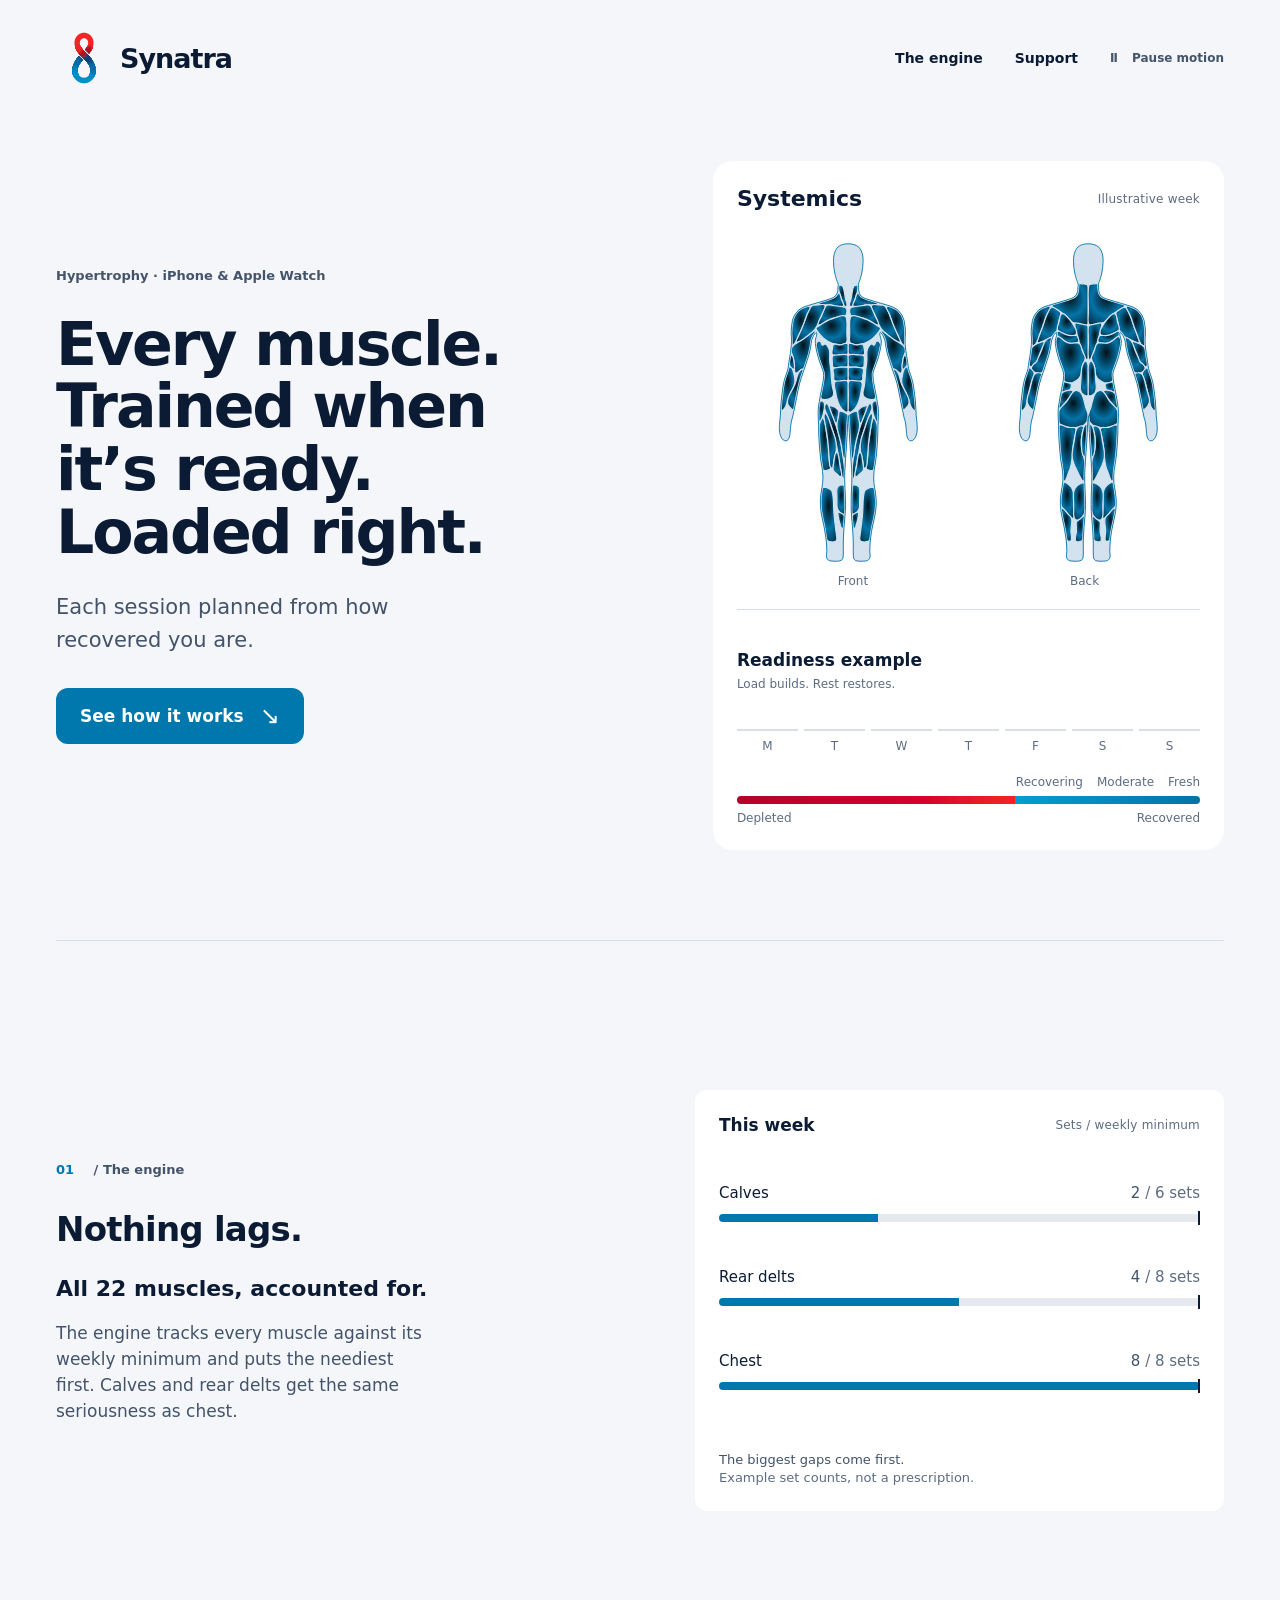
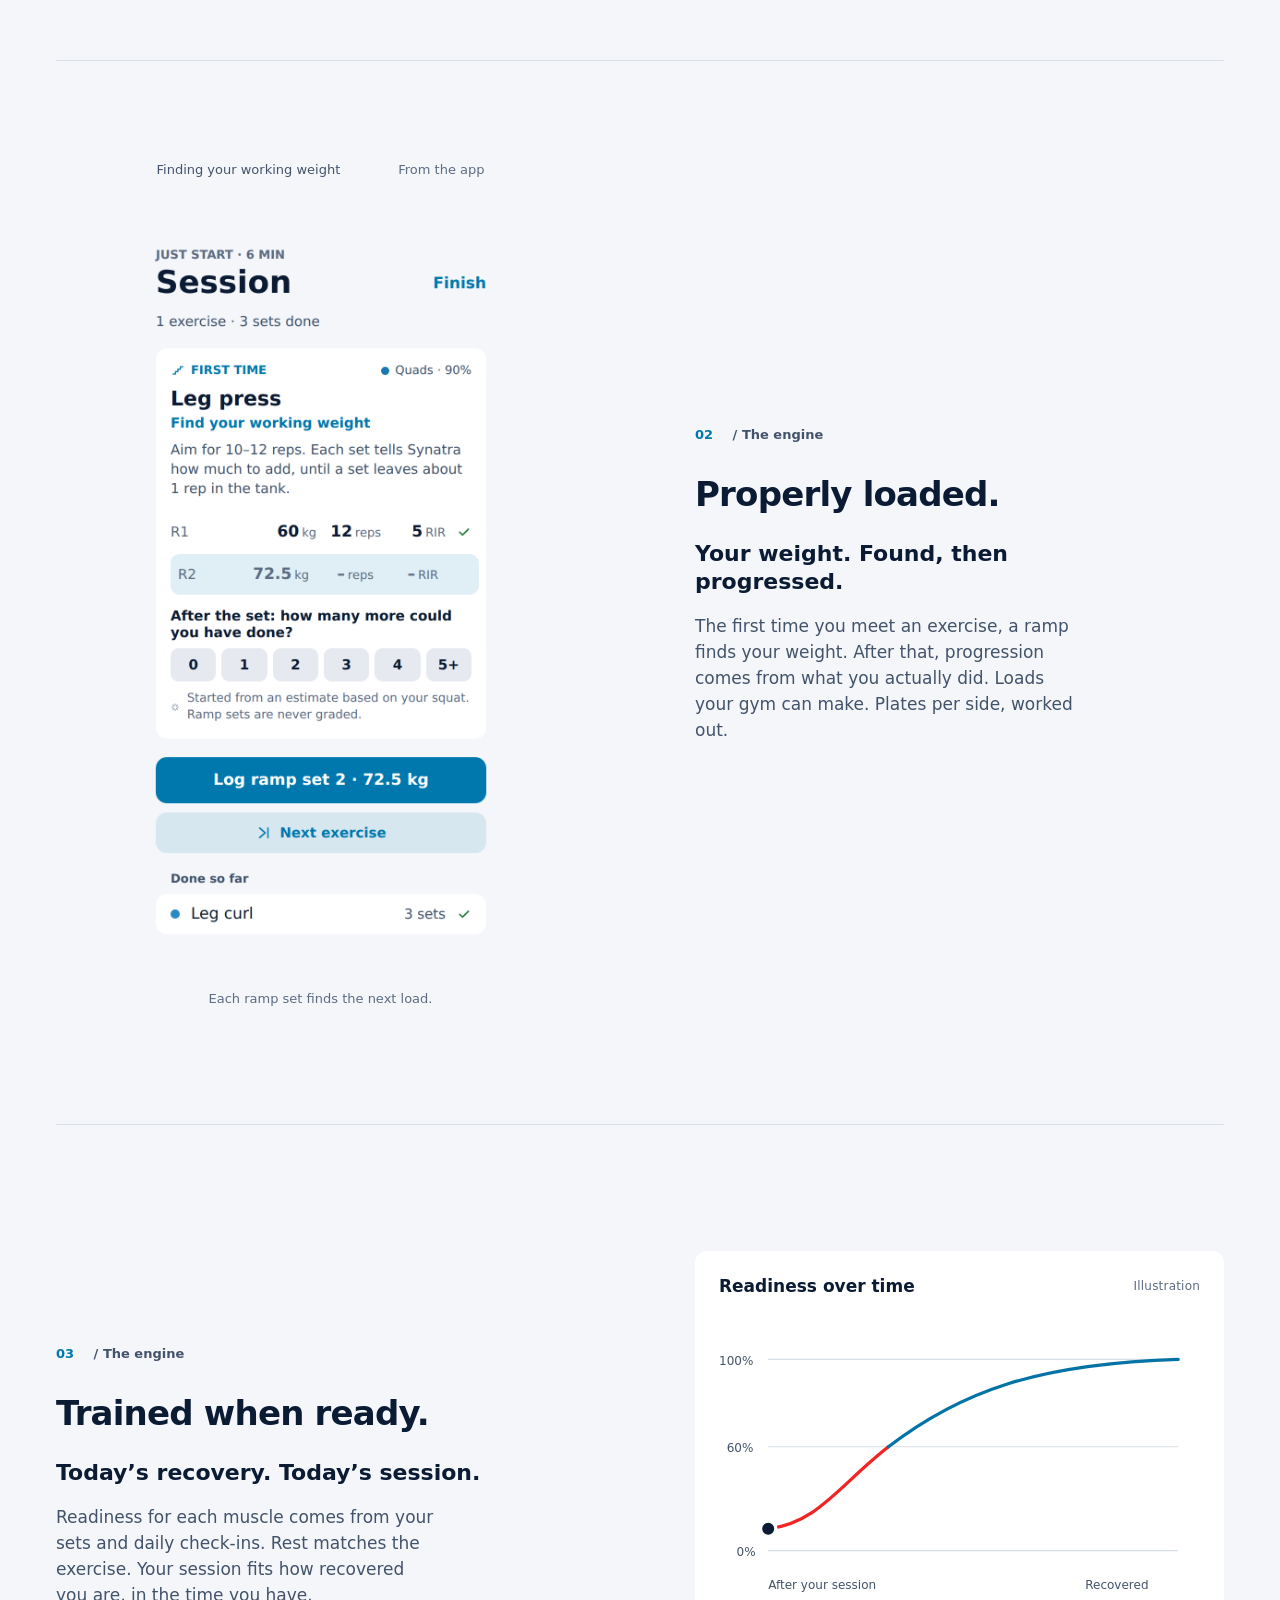
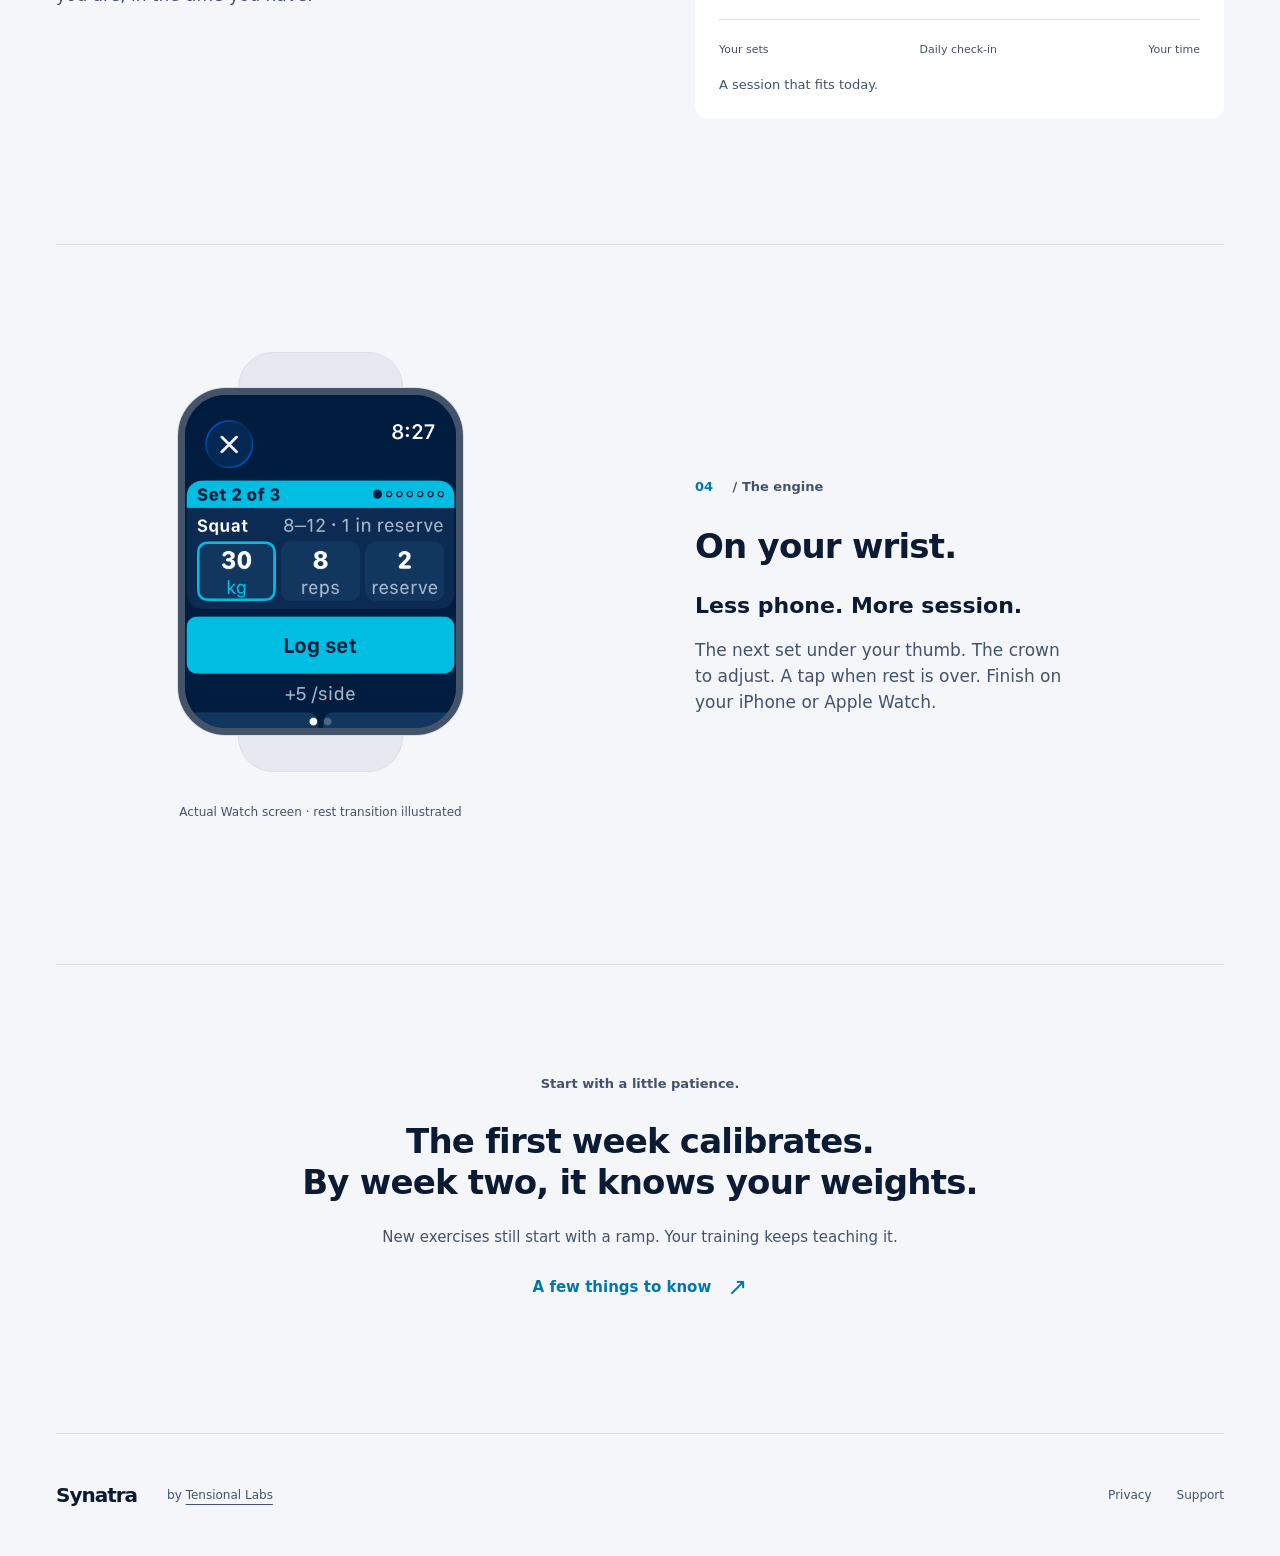
==== commit a5b75b25: "Match current Synatra app components, body rendering and screens" ====
--- a/index.html
+++ b/index.html
@@ -1,2 +1,2 @@
 <!doctype html>
-<html lang="en"><head><meta charset="utf-8"><meta name="viewport" content="width=device-width, initial-scale=1"><meta name="color-scheme" content="light dark"><title>Synatra — Every muscle. Loaded right.</title><meta name="description" content="Each session planned from how recovered you are. Hypertrophy training for iPhone and Apple Watch."><link rel="canonical" href="https://synatra.watch/"><meta property="og:title" content="Synatra — Every muscle. Loaded right."><meta property="og:description" content="Each session planned from how recovered you are. Hypertrophy training for iPhone and Apple Watch."><meta property="og:type" content="website"><meta property="og:url" content="https://synatra.watch/"><link rel="icon" href="/assets/mark-light.svg" type="image/svg+xml"><link rel="stylesheet" href="/assets/site.css"></head><body><a class="skip" href="#main">Skip to content</a><input class="motion-toggle" type="checkbox" id="pause-motion"><div class="site"><header class="header wrap"><a class="brand" href="/" aria-label="Synatra home"><picture><source srcset="/assets/mark-dark.svg" media="(prefers-color-scheme: dark)"><img src="/assets/mark-light.svg" width="56" height="56" alt=""></picture><span>Synatra</span></a><nav aria-label="Main"><a href="/#engine">The engine</a><a href="/support.html">Support</a><label class="pause-label" for="pause-motion"><span class="play-label">Pause motion</span><span class="resume-label">Resume motion</span></label></nav></header><main id="main"><section class="hero wrap" aria-labelledby="headline"><div class="hero-copy"><p class="eyebrow">Hypertrophy · iPhone &amp; Apple Watch</p><h1 id="headline">Every muscle.<br>Trained when<br>it’s ready.<br><span>Loaded right.</span></h1><p class="lede">Each session planned from how recovered you are.</p><a class="text-link" href="#engine">See how it works <span aria-hidden="true">↘</span></a></div><figure class="body-panel"><div class="panel-top"><span>Train. Rest. Recover.</span><span class="tiny-label">Illustration</span></div><div class="body-pair"><svg viewBox="0 0 200 440" aria-hidden="true" class="body-figure"><path class="silhouette" d="M100,9C97.5,9,94.8,9.3,92.5,10C90.3,10.7,88.3,11.6,86.7,13C85,14.4,83.7,16.4,82.7,18.4C81.7,20.5,81.1,21.6,80.7,25.4C80.4,29.2,79.8,34.7,80.8,41C81.8,47.2,86,56.9,86.5,62.9C87.1,68.9,86.2,73.8,84,77.2C81.9,80.6,81,80.4,73.6,83.2C66.2,86,46.5,91.3,39.7,93.8C33,96.3,35.6,95.1,33.2,98C30.8,100.9,27.3,102.3,25.6,111.2C23.9,120.1,24.2,140.8,23.2,151.5C22.2,162.2,21.3,167.3,19.6,175.5C17.9,183.7,14.7,187.4,12.8,200.4C10.9,213.4,8.5,242.7,8.1,253.7C7.7,264.7,9.4,263.7,10.3,266.5C11.2,269.3,12.2,269.7,13.3,270.6C14.4,271.5,15.7,271.9,16.8,271.8C17.9,271.7,19.2,271,20,269.9C20.9,268.7,21.2,269.2,21.9,265.1C22.6,261,22,257.1,24.2,245.4C26.4,233.7,31.2,210,35.1,195.1C39.1,180.2,45.1,165.4,47.8,156C50.4,146.5,50,142.4,51,138.3C52,134.3,52.6,133.4,53.7,131.6C54.8,129.7,57.1,125,57.6,127.4C58.1,129.8,55,137.1,56.6,146C58.2,154.9,66.5,166.3,67,181C67.5,195.7,60.8,218,59.8,234C58.9,250,60.3,262.7,61.4,277C62.5,291.3,66,306.5,66.2,320C66.4,333.5,62.1,344.5,62.8,358C63.5,371.5,68.7,389.2,70.2,401C71.7,412.8,71,423.7,71.7,428.8C72.4,433.9,73.3,430.8,74.6,431.4C75.9,432,77.1,432.2,79.8,432.2C82.4,432.2,88.3,432.6,90.5,431.2C92.8,429.8,92.4,436.4,93.3,424C94.3,411.6,96,374.7,96.3,357C96.6,339.3,94.6,337.8,95.2,318C95.8,298.2,98.4,238,100,238C101.6,238,104.2,298.2,104.8,318C105.4,337.8,103.3,338.6,103.7,357C104.1,375.4,106.3,416,107.3,428.4C108.2,440.8,108.4,430.6,109.5,431.2C110.6,431.8,111.3,432.2,114,432.2C116.7,432.2,123,432,125.4,431.4C127.8,430.8,127.7,429.9,128.3,428.8C128.9,427.7,128.9,429.1,129.2,424.5C129.4,419.9,128.5,412.1,129.8,401C131.1,389.9,136.5,371.5,137.2,358C137.9,344.5,133.6,333.5,133.8,320C134,306.5,137.5,291.3,138.6,277C139.7,262.7,141.1,250,140.2,234C139.2,218,132.5,195.7,133,181C133.5,166.3,141.8,154.9,143.4,146C145,137.1,141.9,129.8,142.4,127.4C142.9,125,145.2,129.7,146.3,131.6C147.4,133.4,148,134.3,149,138.3C150,142.4,149.6,146.5,152.2,156C154.9,165.4,160.9,180.2,164.9,195.1C168.8,210,173.6,233.7,175.8,245.4C178,257.1,177.4,261,178.1,265.1C178.8,269.2,179.1,268.7,180,269.9C180.8,271,182.1,271.7,183.2,271.8C184.3,271.9,185.3,272.4,186.7,270.6C188.1,268.7,191.2,270.6,191.5,260.6C191.8,250.5,189.5,221.8,188.5,210.3C187.5,198.8,186.8,197.1,185.4,191.3C184.1,185.5,181.8,182.1,180.4,175.5C179,168.9,177.8,162.2,176.8,151.5C175.8,140.8,176.1,120.1,174.4,111.2C172.7,102.3,169.2,100.9,166.8,98C164.4,95.1,167,96.3,160.3,93.8C153.5,91.3,133.8,86,126.4,83.2C119,80.4,118.1,80.6,116,77.2C113.8,73.8,112.9,68.9,113.5,62.9C114,56.9,118.2,47.2,119.2,41C120.2,34.7,119.6,29.2,119.3,25.4C118.9,21.6,118.3,20.5,117.3,18.4C116.3,16.4,115,14.4,113.3,13C111.7,11.6,109.7,10.7,107.5,10C105.2,9.3,102.5,9,100,9Z"/><path class="muscle group-0" d="M97.9,91.7C97.3,87.2,94.2,71,93.1,66.5C92,62,92.4,64.7,91.4,64.5C90.4,64.3,86.8,61.5,86.9,65.2C87.1,68.9,90.7,82.1,92.3,86.8C93.9,91.5,95.6,92.4,96.5,93.2C97.4,94,98.5,96.2,97.9,91.7Z"/><path class="muscle group-0" transform="translate(200 0) scale(-1 1)" d="M97.9,91.7C97.3,87.2,94.2,71,93.1,66.5C92,62,92.4,64.7,91.4,64.5C90.4,64.3,86.8,61.5,86.9,65.2C87.1,68.9,90.7,82.1,92.3,86.8C93.9,91.5,95.6,92.4,96.5,93.2C97.4,94,98.5,96.2,97.9,91.7Z"/><path class="muscle group-1" d="M93.8,91.3C93.3,88.9,90.7,80.7,89.5,77.9C88.3,75.1,88.6,74,86.8,74.6C85,75.2,82.9,79.2,78.6,81.5C74.3,83.8,63.4,86.6,60.9,88.1C58.4,89.6,58.5,89.6,63.7,90.3C68.9,91,87.3,92.3,92.3,92.5C97.3,92.7,94.3,93.7,93.8,91.3Z"/><path class="muscle group-1" transform="translate(200 0) scale(-1 1)" d="M93.8,91.3C93.3,88.9,90.7,80.7,89.5,77.9C88.3,75.1,88.6,74,86.8,74.6C85,75.2,82.9,79.2,78.6,81.5C74.3,83.8,63.4,86.6,60.9,88.1C58.4,89.6,58.5,89.6,63.7,90.3C68.9,91,87.3,92.3,92.3,92.5C97.3,92.7,94.3,93.7,93.8,91.3Z"/><path class="muscle group-0" d="M33.9,139.6C36.2,138.3,42.1,134.9,45.8,132C49.5,129.1,52,128.6,55.9,122.4C59.8,116.2,66.9,99.8,69.1,94.8C71.3,89.8,69.8,93.1,69.3,92.3C68.8,91.5,68.5,90.2,65.9,90C63.3,89.8,56.4,90.2,53.7,90.9C51,91.6,51,92.3,49.7,94C48.4,95.7,49,94,45.8,101.2C42.6,108.4,32.9,130.7,30.6,137.2C28.3,143.7,31.2,139.6,31.8,140C32.4,140.4,31.6,140.9,33.9,139.6Z"/><path class="muscle group-0" transform="translate(200 0) scale(-1 1)" d="M33.9,139.6C36.2,138.3,42.1,134.9,45.8,132C49.5,129.1,52,128.6,55.9,122.4C59.8,116.2,66.9,99.8,69.1,94.8C71.3,89.8,69.8,93.1,69.3,92.3C68.8,91.5,68.5,90.2,65.9,90C63.3,89.8,56.4,90.2,53.7,90.9C51,91.6,51,92.3,49.7,94C48.4,95.7,49,94,45.8,101.2C42.6,108.4,32.9,130.7,30.6,137.2C28.3,143.7,31.2,139.6,31.8,140C32.4,140.4,31.6,140.9,33.9,139.6Z"/><path class="muscle group-0" d="M27.3,143.4C31.2,135.2,45.6,103.3,49.2,94.9C52.8,86.5,49.7,93.5,48.8,93.1C47.9,92.7,45.9,92.2,43.8,92.6C41.7,93,38.9,93.7,36.4,95.5C33.9,97.3,30.6,100.6,28.7,103.7C26.8,106.8,25.5,108.7,24.7,114.3C23.9,119.9,23.8,132.3,24,137.3C24.2,142.3,25.2,143.4,25.8,144.4C26.4,145.4,23.4,151.7,27.3,143.4Z"/><path class="muscle group-0" transform="translate(200 0) scale(-1 1)" d="M27.3,143.4C31.2,135.2,45.6,103.3,49.2,94.9C52.8,86.5,49.7,93.5,48.8,93.1C47.9,92.7,45.9,92.2,43.8,92.6C41.7,93,38.9,93.7,36.4,95.5C33.9,97.3,30.6,100.6,28.7,103.7C26.8,106.8,25.5,108.7,24.7,114.3C23.9,119.9,23.8,132.3,24,137.3C24.2,142.3,25.2,143.4,25.8,144.4C26.4,145.4,23.4,151.7,27.3,143.4Z"/><path class="muscle group-0" d="M63.2,116.9C65.6,115.7,70.5,111.7,75.7,109.8C81,107.9,91,106.6,94.7,105.3C98.4,104,97.3,103.4,97.8,101.8C98.3,100.2,97.9,96.9,97.6,95.6C97.3,94.3,99.9,94.8,95.8,93.9C91.7,93,77.6,90.5,73.2,90.4C68.8,90.3,71.4,89.8,69.4,93.2C67.4,96.7,62.9,107.2,61.3,111.1C59.7,114.9,59.7,115.3,59.7,116.3C59.7,117.3,60.5,117.1,61.1,117.2C61.7,117.3,60.8,118.1,63.2,116.9Z"/><path class="muscle group-0" transform="translate(200 0) scale(-1 1)" d="M63.2,116.9C65.6,115.7,70.5,111.7,75.7,109.8C81,107.9,91,106.6,94.7,105.3C98.4,104,97.3,103.4,97.8,101.8C98.3,100.2,97.9,96.9,97.6,95.6C97.3,94.3,99.9,94.8,95.8,93.9C91.7,93,77.6,90.5,73.2,90.4C68.8,90.3,71.4,89.8,69.4,93.2C67.4,96.7,62.9,107.2,61.3,111.1C59.7,114.9,59.7,115.3,59.7,116.3C59.7,117.3,60.5,117.1,61.1,117.2C61.7,117.3,60.8,118.1,63.2,116.9Z"/><path class="muscle group-0" d="M92.9,143.1C94.2,142.6,96.6,141.5,97.5,140.7C98.4,139.9,98.2,142.3,98.3,138.4C98.4,134.5,98.6,122.6,98.3,117.3C98,112,97.6,108.5,96.6,106.4C95.6,104.3,96.3,104,92.5,104.8C88.7,105.6,79.4,108.2,73.5,111C67.6,113.8,58.9,118.2,57.1,121.4C55.3,124.6,60.4,127.6,62.8,130.4C65.2,133.2,68.6,136.1,71.3,138C74,139.9,75.6,140.9,78.7,141.8C81.8,142.7,87.5,143.2,89.9,143.4C92.3,143.6,91.6,143.6,92.9,143.1Z"/><path class="muscle group-0" transform="translate(200 0) scale(-1 1)" d="M92.9,143.1C94.2,142.6,96.6,141.5,97.5,140.7C98.4,139.9,98.2,142.3,98.3,138.4C98.4,134.5,98.6,122.6,98.3,117.3C98,112,97.6,108.5,96.6,106.4C95.6,104.3,96.3,104,92.5,104.8C88.7,105.6,79.4,108.2,73.5,111C67.6,113.8,58.9,118.2,57.1,121.4C55.3,124.6,60.4,127.6,62.8,130.4C65.2,133.2,68.6,136.1,71.3,138C74,139.9,75.6,140.9,78.7,141.8C81.8,142.7,87.5,143.2,89.9,143.4C92.3,143.6,91.6,143.6,92.9,143.1Z"/><path class="muscle group-0" d="M32.2,180.6C33.8,179.6,38.2,177.2,40,175.7C41.8,174.2,41.5,174.5,42.7,171.6C43.9,168.7,45.9,164.3,47.4,158.5C48.9,152.7,50.3,141.9,51.8,136.6C53.3,131.3,55.6,128.5,56.3,126.6C57,124.6,56.3,125.1,55.9,124.9C55.5,124.7,59.4,121.8,54.1,125.5C48.8,129.2,29.4,142.8,24.3,147.3C19.2,151.8,22.7,146.7,23.7,152.4C24.7,158.1,28.8,176.8,30.2,181.5C31.6,186.2,30.6,181.6,32.2,180.6Z"/><path class="muscle group-0" transform="translate(200 0) scale(-1 1)" d="M32.2,180.6C33.8,179.6,38.2,177.2,40,175.7C41.8,174.2,41.5,174.5,42.7,171.6C43.9,168.7,45.9,164.3,47.4,158.5C48.9,152.7,50.3,141.9,51.8,136.6C53.3,131.3,55.6,128.5,56.3,126.6C57,124.6,56.3,125.1,55.9,124.9C55.5,124.7,59.4,121.8,54.1,125.5C48.8,129.2,29.4,142.8,24.3,147.3C19.2,151.8,22.7,146.7,23.7,152.4C24.7,158.1,28.8,176.8,30.2,181.5C31.6,186.2,30.6,181.6,32.2,180.6Z"/><path class="muscle group-0" d="M27.9,175.1C27.9,172.4,27.2,163.4,26.5,160.4C25.8,157.4,24.2,157.5,23.5,157.2C22.8,156.9,22.6,156.6,22.2,158.8C21.8,161,20.6,167.3,21.4,170.3C22.1,173.3,25.6,175.8,26.7,176.6C27.8,177.4,27.9,177.8,27.9,175.1Z"/><path class="muscle group-0" transform="translate(200 0) scale(-1 1)" d="M27.9,175.1C27.9,172.4,27.2,163.4,26.5,160.4C25.8,157.4,24.2,157.5,23.5,157.2C22.8,156.9,22.6,156.6,22.2,158.8C21.8,161,20.6,167.3,21.4,170.3C22.1,173.3,25.6,175.8,26.7,176.6C27.8,177.4,27.9,177.8,27.9,175.1Z"/><path class="muscle group-0" d="M13,230.7C13.9,229.7,14,231.6,16.6,225.7C19.2,219.8,26.9,203,28.5,195.1C30.1,187.2,27.2,181.9,26.4,178.3C25.5,174.7,24.2,174.5,23.4,173.7C22.5,172.9,22.1,172.7,21.3,173.3C20.5,173.9,20.3,172.5,18.8,177.2C17.3,181.9,14,193.7,12.5,201.6C11,209.5,10.1,219.5,9.9,224.5C9.7,229.5,10.8,230.6,11.3,231.6C11.8,232.6,12.1,231.7,13,230.7Z"/><path class="muscle group-0" transform="translate(200 0) scale(-1 1)" d="M13,230.7C13.9,229.7,14,231.6,16.6,225.7C19.2,219.8,26.9,203,28.5,195.1C30.1,187.2,27.2,181.9,26.4,178.3C25.5,174.7,24.2,174.5,23.4,173.7C22.5,172.9,22.1,172.7,21.3,173.3C20.5,173.9,20.3,172.5,18.8,177.2C17.3,181.9,14,193.7,12.5,201.6C11,209.5,10.1,219.5,9.9,224.5C9.7,229.5,10.8,230.6,11.3,231.6C11.8,232.6,12.1,231.7,13,230.7Z"/><path class="muscle group-0" d="M28.1,229C29.4,223.6,32.5,206.3,34.5,198C36.5,189.7,39.9,182.6,40.4,179C40.9,175.4,38.6,176.7,37.8,176.5C37,176.3,38.8,171.3,35.7,178.1C32.6,184.8,21.9,209.3,19.3,217C16.7,224.7,19,222.2,20.2,224.4C21.4,226.6,25.3,229.4,26.6,230.2C27.9,231,26.8,234.4,28.1,229Z"/><path class="muscle group-0" transform="translate(200 0) scale(-1 1)" d="M28.1,229C29.4,223.6,32.5,206.3,34.5,198C36.5,189.7,39.9,182.6,40.4,179C40.9,175.4,38.6,176.7,37.8,176.5C37,176.3,38.8,171.3,35.7,178.1C32.6,184.8,21.9,209.3,19.3,217C16.7,224.7,19,222.2,20.2,224.4C21.4,226.6,25.3,229.4,26.6,230.2C27.9,231,26.8,234.4,28.1,229Z"/><path class="muscle group-1" d="M73.3,216.2C74.7,215.6,77.3,214.5,78.5,213.3C79.7,212.1,81,219.1,80.4,208.8C79.8,198.5,76.8,162.6,75,151.5C73.2,140.4,71.4,143.7,69.9,142.5C68.4,141.3,67.3,144.9,66,144.3C64.7,143.7,63,139.7,62,138.8C61,137.9,60.7,138.4,59.9,139.1C59.1,139.8,57.5,141.6,57,143.2C56.5,144.8,55,141.4,56.7,148.6C58.4,155.8,66.1,175.4,67.2,186.3C68.3,197.2,62.6,209,63.1,214.1C63.6,219.2,68.6,216.5,70.3,216.8C72,217.2,71.9,216.8,73.3,216.2Z"/><path class="muscle group-1" transform="translate(200 0) scale(-1 1)" d="M73.3,216.2C74.7,215.6,77.3,214.5,78.5,213.3C79.7,212.1,81,219.1,80.4,208.8C79.8,198.5,76.8,162.6,75,151.5C73.2,140.4,71.4,143.7,69.9,142.5C68.4,141.3,67.3,144.9,66,144.3C64.7,143.7,63,139.7,62,138.8C61,137.9,60.7,138.4,59.9,139.1C59.1,139.8,57.5,141.6,57,143.2C56.5,144.8,55,141.4,56.7,148.6C58.4,155.8,66.1,175.4,67.2,186.3C68.3,197.2,62.6,209,63.1,214.1C63.6,219.2,68.6,216.5,70.3,216.8C72,217.2,71.9,216.8,73.3,216.2Z"/><path class="muscle group-1" d="M83.1,157.8C86,157.6,95,157.1,97.8,156.6C100.5,156.1,99.2,157.3,99.6,155C99.9,152.7,100.2,145.2,99.9,143C99.6,140.8,99.7,141.7,98,141.8C96.3,141.9,92.7,143.5,89.9,143.7C87.1,143.9,83.2,141.3,81.2,142.9C79.2,144.5,78.3,151,78.2,153.4C78.1,155.8,79.7,156.9,80.5,157.6C81.3,158.3,80.2,158,83.1,157.8Z"/><path class="muscle group-1" transform="translate(200 0) scale(-1 1)" d="M83.1,157.8C86,157.6,95,157.1,97.8,156.6C100.5,156.1,99.2,157.3,99.6,155C99.9,152.7,100.2,145.2,99.9,143C99.6,140.8,99.7,141.7,98,141.8C96.3,141.9,92.7,143.5,89.9,143.7C87.1,143.9,83.2,141.3,81.2,142.9C79.2,144.5,78.3,151,78.2,153.4C78.1,155.8,79.7,156.9,80.5,157.6C81.3,158.3,80.2,158,83.1,157.8Z"/><path class="muscle group-1" d="M84.1,174.4C86.5,174.3,93.6,174.1,96.2,173.6C98.8,173.1,99.1,173.8,99.8,171.4C100.5,169,100.8,161.7,100.2,159.2C99.6,156.7,99.4,156.6,95.9,156.5C92.4,156.4,82,156.5,79.2,158.8C76.4,161.1,78.5,167.6,78.9,170.2C79.3,172.8,80.6,173.5,81.5,174.2C82.4,174.9,81.6,174.5,84.1,174.4Z"/><path class="muscle group-1" transform="translate(200 0) scale(-1 1)" d="M84.1,174.4C86.5,174.3,93.6,174.1,96.2,173.6C98.8,173.1,99.1,173.8,99.8,171.4C100.5,169,100.8,161.7,100.2,159.2C99.6,156.7,99.4,156.6,95.9,156.5C92.4,156.4,82,156.5,79.2,158.8C76.4,161.1,78.5,167.6,78.9,170.2C79.3,172.8,80.6,173.5,81.5,174.2C82.4,174.9,81.6,174.5,84.1,174.4Z"/><path class="muscle group-1" d="M86.1,192.3C88.8,192,97.4,193,99.7,190.2C102,187.4,100.6,178.2,99.9,175.4C99.2,172.6,98.1,173.7,95.4,173.5C92.7,173.3,86.1,173.8,83.5,174.3C80.9,174.8,80.3,174.3,79.8,176.7C79.3,179.1,80,186,80.6,188.6C81.2,191.2,82.6,191.5,83.5,192.1C84.4,192.7,83.4,192.6,86.1,192.3Z"/><path class="muscle group-1" transform="translate(200 0) scale(-1 1)" d="M86.1,192.3C88.8,192,97.4,193,99.7,190.2C102,187.4,100.6,178.2,99.9,175.4C99.2,172.6,98.1,173.7,95.4,173.5C92.7,173.3,86.1,173.8,83.5,174.3C80.9,174.8,80.3,174.3,79.8,176.7C79.3,179.1,80,186,80.6,188.6C81.2,191.2,82.6,191.5,83.5,192.1C84.4,192.7,83.4,192.6,86.1,192.3Z"/><path class="muscle group-1" d="M99.9,232.3C100.1,225.6,100.2,200.2,99.4,193.4C98.7,186.6,98.1,191.3,95.4,191.2C92.7,191.1,85.6,191.3,83.3,192.7C81,194.1,81.1,194.7,81.7,199.5C82.3,204.3,85.3,216.7,86.9,221.6C88.5,226.5,89.6,227.1,91.5,229.1C93.4,231.1,96.8,232.9,98.2,233.4C99.6,233.9,99.7,239,99.9,232.3Z"/><path class="muscle group-1" transform="translate(200 0) scale(-1 1)" d="M99.9,232.3C100.1,225.6,100.2,200.2,99.4,193.4C98.7,186.6,98.1,191.3,95.4,191.2C92.7,191.1,85.6,191.3,83.3,192.7C81,194.1,81.1,194.7,81.7,199.5C82.3,204.3,85.3,216.7,86.9,221.6C88.5,226.5,89.6,227.1,91.5,229.1C93.4,231.1,96.8,232.9,98.2,233.4C99.6,233.9,99.7,239,99.9,232.3Z"/><path class="muscle group-2" d="M63.2,245.3C64.3,241.8,67.9,229.8,68.6,225.6C69.3,221.4,68.4,221.3,67.4,220.2C66.4,219.1,63.6,218.4,62.4,219C61.2,219.6,60.8,221.1,60.4,223.9C60,226.7,59.5,232,59.7,235.8C59.9,239.6,61.2,244.9,61.8,246.5C62.4,248.1,62.1,248.8,63.2,245.3Z"/><path class="muscle group-2" transform="translate(200 0) scale(-1 1)" d="M63.2,245.3C64.3,241.8,67.9,229.8,68.6,225.6C69.3,221.4,68.4,221.3,67.4,220.2C66.4,219.1,63.6,218.4,62.4,219C61.2,219.6,60.8,221.1,60.4,223.9C60,226.7,59.5,232,59.7,235.8C59.9,239.6,61.2,244.9,61.8,246.5C62.4,248.1,62.1,248.8,63.2,245.3Z"/><path class="muscle group-2" d="M85.6,246.6C86.2,244,88.1,235.6,87.4,232.3C86.7,229,83.7,227.9,81.6,226.7C79.5,225.5,74.7,222.4,74.6,225.3C74.5,228.2,79.4,240.4,80.9,244.2C82.4,248,82.9,247.6,83.7,248C84.5,248.4,85,249.2,85.6,246.6Z"/><path class="muscle group-2" transform="translate(200 0) scale(-1 1)" d="M85.6,246.6C86.2,244,88.1,235.6,87.4,232.3C86.7,229,83.7,227.9,81.6,226.7C79.5,225.5,74.7,222.4,74.6,225.3C74.5,228.2,79.4,240.4,80.9,244.2C82.4,248,82.9,247.6,83.7,248C84.5,248.4,85,249.2,85.6,246.6Z"/><path class="muscle group-2" d="M94.6,320.9C94.9,319.2,96.5,321,95.5,312C94.5,303,91.9,281.1,88.4,267C84.9,252.8,77.3,234.5,74.6,227.1C71.9,219.7,73,223.3,72.2,222.6C71.4,221.9,70.1,222.2,69.5,223.1C68.9,224,66.5,221.2,68.5,228.2C70.5,235.2,77.7,250.8,81.4,265.3C85.1,279.8,88.7,305.8,90.7,315.3C92.7,324.8,92.9,321.2,93.6,322.1C94.2,323,94.3,322.6,94.6,320.9Z"/><path class="muscle group-2" transform="translate(200 0) scale(-1 1)" d="M94.6,320.9C94.9,319.2,96.5,321,95.5,312C94.5,303,91.9,281.1,88.4,267C84.9,252.8,77.3,234.5,74.6,227.1C71.9,219.7,73,223.3,72.2,222.6C71.4,221.9,70.1,222.2,69.5,223.1C68.9,224,66.5,221.2,68.5,228.2C70.5,235.2,77.7,250.8,81.4,265.3C85.1,279.8,88.7,305.8,90.7,315.3C92.7,324.8,92.9,321.2,93.6,322.1C94.2,323,94.3,322.6,94.6,320.9Z"/><path class="muscle group-2" d="M96.1,294.4C96.9,285,100,249.2,99.7,239.1C99.4,229,96,234.7,94.2,233.6C92.4,232.5,90.1,232.3,89,232.3C87.9,232.3,88.4,230.2,87.7,233.7C87,237.2,84.2,243.4,85,253.1C85.8,262.8,91,284.6,92.7,291.7C94.4,298.8,94.5,295.1,95.1,295.5C95.7,295.9,95.3,303.8,96.1,294.4Z"/><path class="muscle group-2" transform="translate(200 0) scale(-1 1)" d="M96.1,294.4C96.9,285,100,249.2,99.7,239.1C99.4,229,96,234.7,94.2,233.6C92.4,232.5,90.1,232.3,89,232.3C87.9,232.3,88.4,230.2,87.7,233.7C87,237.2,84.2,243.4,85,253.1C85.8,262.8,91,284.6,92.7,291.7C94.4,298.8,94.5,295.1,95.1,295.5C95.7,295.9,95.3,303.8,96.1,294.4Z"/><path class="muscle group-2" d="M70,311.3C71.3,311.1,74.3,310.6,75.3,309.7C76.3,308.8,77.1,315.4,76.2,305.7C75.3,295.9,71.3,261.9,69.7,251.2C68.1,240.5,67.8,242,66.6,241.4C65.4,240.8,63.3,244.1,62.3,247.4C61.3,250.7,60.3,253.5,60.4,261.1C60.5,268.7,62,285.4,62.7,293.1C63.4,300.8,64,304.5,64.7,307.5C65.5,310.5,66.3,310.6,67.2,311.2C68.1,311.8,68.7,311.6,70,311.3Z"/><path class="muscle group-2" transform="translate(200 0) scale(-1 1)" d="M70,311.3C71.3,311.1,74.3,310.6,75.3,309.7C76.3,308.8,77.1,315.4,76.2,305.7C75.3,295.9,71.3,261.9,69.7,251.2C68.1,240.5,67.8,242,66.6,241.4C65.4,240.8,63.3,244.1,62.3,247.4C61.3,250.7,60.3,253.5,60.4,261.1C60.5,268.7,62,285.4,62.7,293.1C63.4,300.8,64,304.5,64.7,307.5C65.5,310.5,66.3,310.6,67.2,311.2C68.1,311.8,68.7,311.6,70,311.3Z"/><path class="muscle group-2" d="M79.6,307.4C80.5,303.5,83,290.5,83.7,284.9C84.4,279.3,85.3,280.9,83.6,273.7C81.9,266.5,75.9,248.2,73.6,241.8C71.3,235.4,70.6,236.1,69.7,235.1C68.8,234.1,68.7,234.5,68.4,235.6C68.1,236.7,67.1,235.8,67.8,241.5C68.5,247.2,71.1,259.2,72.4,269.8C73.7,280.4,74.4,298.4,75.4,304.8C76.4,311.2,77.8,308,78.5,308.4C79.2,308.8,78.7,311.3,79.6,307.4Z"/><path class="muscle group-2" transform="translate(200 0) scale(-1 1)" d="M79.6,307.4C80.5,303.5,83,290.5,83.7,284.9C84.4,279.3,85.3,280.9,83.6,273.7C81.9,266.5,75.9,248.2,73.6,241.8C71.3,235.4,70.6,236.1,69.7,235.1C68.8,234.1,68.7,234.5,68.4,235.6C68.1,236.7,67.1,235.8,67.8,241.5C68.5,247.2,71.1,259.2,72.4,269.8C73.7,280.4,74.4,298.4,75.4,304.8C76.4,311.2,77.8,308,78.5,308.4C79.2,308.8,78.7,311.3,79.6,307.4Z"/><path class="muscle group-2" d="M90.9,318C90.4,313,87.6,294.4,86.4,289.3C85.2,284.2,84.7,284.2,83.6,287.7C82.5,291.2,78.9,304.8,79.9,310.1C80.9,315.4,87.9,318,89.7,319.3C91.5,320.6,91.5,323,90.9,318Z"/><path class="muscle group-2" transform="translate(200 0) scale(-1 1)" d="M90.9,318C90.4,313,87.6,294.4,86.4,289.3C85.2,284.2,84.7,284.2,83.6,287.7C82.5,291.2,78.9,304.8,79.9,310.1C80.9,315.4,87.9,318,89.7,319.3C91.5,320.6,91.5,323,90.9,318Z"/><path class="muscle group-2" d="M84.4,403.8C83.7,392.9,80.6,351.9,78.7,340.4C76.8,328.9,75.2,335.7,73,334.8C70.8,333.9,67,334,65.4,334.8C63.8,335.6,64,335.2,63.6,339.5C63.2,343.8,61.9,350.3,62.9,360.4C63.9,370.4,67.8,392.2,69.7,399.8C71.6,407.4,72,404.9,74.2,405.9C76.4,406.9,81.4,406,83.1,405.6C84.8,405.2,85.1,414.7,84.4,403.8Z"/><path class="muscle group-2" transform="translate(200 0) scale(-1 1)" d="M84.4,403.8C83.7,392.9,80.6,351.9,78.7,340.4C76.8,328.9,75.2,335.7,73,334.8C70.8,333.9,67,334,65.4,334.8C63.8,335.6,64,335.2,63.6,339.5C63.2,343.8,61.9,350.3,62.9,360.4C63.9,370.4,67.8,392.2,69.7,399.8C71.6,407.4,72,404.9,74.2,405.9C76.4,406.9,81.4,406,83.1,405.6C84.8,405.2,85.1,414.7,84.4,403.8Z"/><path class="muscle group-2" d="M95.6,368.7C95.8,362.7,96,340,95.5,333.7C95,327.4,93.9,330.8,92.4,330.6C90.9,330.4,88,331.3,86.7,332.4C85.4,333.5,85,332.3,84.7,337C84.5,341.7,84.4,355.2,85.2,360.4C86,365.6,88.2,366.4,89.7,368C91.2,369.6,93.2,369.8,94.2,369.9C95.2,370,95.4,374.7,95.6,368.7Z"/><path class="muscle group-2" transform="translate(200 0) scale(-1 1)" d="M95.6,368.7C95.8,362.7,96,340,95.5,333.7C95,327.4,93.9,330.8,92.4,330.6C90.9,330.4,88,331.3,86.7,332.4C85.4,333.5,85,332.3,84.7,337C84.5,341.7,84.4,355.2,85.2,360.4C86,365.6,88.2,366.4,89.7,368C91.2,369.6,93.2,369.8,94.2,369.9C95.2,370,95.4,374.7,95.6,368.7Z"/><path class="muscle group-2" d="M94.4,387.2C94.9,384.6,95.8,376.2,95.4,373.2C95,370.2,93.6,370.1,92.2,369.1C90.8,368.1,88.3,367.1,87.3,367C86.3,366.9,86.1,366.2,86.2,368.3C86.3,370.4,87,376,88.1,379.4C89.2,382.8,91.5,387.3,92.6,388.6C93.6,389.9,93.9,389.8,94.4,387.2Z"/><path class="muscle group-2" transform="translate(200 0) scale(-1 1)" d="M94.4,387.2C94.9,384.6,95.8,376.2,95.4,373.2C95,370.2,93.6,370.1,92.2,369.1C90.8,368.1,88.3,367.1,87.3,367C86.3,366.9,86.1,366.2,86.2,368.3C86.3,370.4,87,376,88.1,379.4C89.2,382.8,91.5,387.3,92.6,388.6C93.6,389.9,93.9,389.8,94.4,387.2Z"/></svg><svg viewBox="0 0 200 440" aria-hidden="true" class="body-figure"><path class="silhouette" d="M100,9C97.5,9,94.8,9.3,92.5,10C90.3,10.7,88.3,11.6,86.7,13C85,14.4,83.7,16.4,82.7,18.4C81.7,20.5,81.1,21.6,80.7,25.4C80.4,29.2,79.8,34.7,80.8,41C81.8,47.2,86,56.9,86.5,62.9C87.1,68.9,86.2,73.8,84,77.2C81.9,80.6,81,80.4,73.6,83.2C66.2,86,46.5,91.3,39.7,93.8C33,96.3,35.6,95.1,33.2,98C30.8,100.9,27.3,102.3,25.6,111.2C23.9,120.1,24.2,140.8,23.2,151.5C22.2,162.2,21.3,167.3,19.6,175.5C17.9,183.7,14.7,187.4,12.8,200.4C10.9,213.4,8.5,242.7,8.1,253.7C7.7,264.7,9.4,263.7,10.3,266.5C11.2,269.3,12.2,269.7,13.3,270.6C14.4,271.5,15.7,271.9,16.8,271.8C17.9,271.7,19.2,271,20,269.9C20.9,268.7,21.2,269.2,21.9,265.1C22.6,261,22,257.1,24.2,245.4C26.4,233.7,31.2,210,35.1,195.1C39.1,180.2,45.1,165.4,47.8,156C50.4,146.5,50,142.4,51,138.3C52,134.3,52.6,133.4,53.7,131.6C54.8,129.7,57.1,125,57.6,127.4C58.1,129.8,55,137.1,56.6,146C58.2,154.9,66.5,166.3,67,181C67.5,195.7,60.8,218,59.8,234C58.9,250,60.3,262.7,61.4,277C62.5,291.3,66,306.5,66.2,320C66.4,333.5,62.1,344.5,62.8,358C63.5,371.5,68.7,389.2,70.2,401C71.7,412.8,71,423.7,71.7,428.8C72.4,433.9,73.3,430.8,74.6,431.4C75.9,432,77.1,432.2,79.8,432.2C82.4,432.2,88.3,432.6,90.5,431.2C92.8,429.8,92.4,436.4,93.3,424C94.3,411.6,96,374.7,96.3,357C96.6,339.3,94.6,337.8,95.2,318C95.8,298.2,98.4,238,100,238C101.6,238,104.2,298.2,104.8,318C105.4,337.8,103.3,338.6,103.7,357C104.1,375.4,106.3,416,107.3,428.4C108.2,440.8,108.4,430.6,109.5,431.2C110.6,431.8,111.3,432.2,114,432.2C116.7,432.2,123,432,125.4,431.4C127.8,430.8,127.7,429.9,128.3,428.8C128.9,427.7,128.9,429.1,129.2,424.5C129.4,419.9,128.5,412.1,129.8,401C131.1,389.9,136.5,371.5,137.2,358C137.9,344.5,133.6,333.5,133.8,320C134,306.5,137.5,291.3,138.6,277C139.7,262.7,141.1,250,140.2,234C139.2,218,132.5,195.7,133,181C133.5,166.3,141.8,154.9,143.4,146C145,137.1,141.9,129.8,142.4,127.4C142.9,125,145.2,129.7,146.3,131.6C147.4,133.4,148,134.3,149,138.3C150,142.4,149.6,146.5,152.2,156C154.9,165.4,160.9,180.2,164.9,195.1C168.8,210,173.6,233.7,175.8,245.4C178,257.1,177.4,261,178.1,265.1C178.8,269.2,179.1,268.7,180,269.9C180.8,271,182.1,271.7,183.2,271.8C184.3,271.9,185.3,272.4,186.7,270.6C188.1,268.7,191.2,270.6,191.5,260.6C191.8,250.5,189.5,221.8,188.5,210.3C187.5,198.8,186.8,197.1,185.4,191.3C184.1,185.5,181.8,182.1,180.4,175.5C179,168.9,177.8,162.2,176.8,151.5C175.8,140.8,176.1,120.1,174.4,111.2C172.7,102.3,169.2,100.9,166.8,98C164.4,95.1,167,96.3,160.3,93.8C153.5,91.3,133.8,86,126.4,83.2C119,80.4,118.1,80.6,116,77.2C113.8,73.8,112.9,68.9,113.5,62.9C114,56.9,118.2,47.2,119.2,41C120.2,34.7,119.6,29.2,119.3,25.4C118.9,21.6,118.3,20.5,117.3,18.4C116.3,16.4,115,14.4,113.3,13C111.7,11.6,109.7,10.7,107.5,10C105.2,9.3,102.5,9,100,9Z"/><path class="muscle group-1" d="M99.5,115.5C99.8,108.7,100.5,85,100.2,76.3C99.9,67.6,100,65.4,97.8,63.1C95.6,60.8,88.7,61.1,86.8,62.5C84.9,63.9,87,68.8,86.3,71.5C85.6,74.2,84.2,76.7,82.4,78.6C80.6,80.5,80.5,80.8,75.4,82.8C70.3,84.8,55.7,89.2,51.8,90.9C47.9,92.6,49,90.6,51.8,92.7C54.6,94.8,64.2,100.1,68.7,103.6C73.2,107.1,74.2,111.3,79.1,113.6C84,115.8,94.7,116.8,98.1,117.1C101.5,117.4,99.2,122.3,99.5,115.5Z"/><path class="muscle group-1" transform="translate(200 0) scale(-1 1)" d="M99.5,115.5C99.8,108.7,100.5,85,100.2,76.3C99.9,67.6,100,65.4,97.8,63.1C95.6,60.8,88.7,61.1,86.8,62.5C84.9,63.9,87,68.8,86.3,71.5C85.6,74.2,84.2,76.7,82.4,78.6C80.6,80.5,80.5,80.8,75.4,82.8C70.3,84.8,55.7,89.2,51.8,90.9C47.9,92.6,49,90.6,51.8,92.7C54.6,94.8,64.2,100.1,68.7,103.6C73.2,107.1,74.2,111.3,79.1,113.6C84,115.8,94.7,116.8,98.1,117.1C101.5,117.4,99.2,122.3,99.5,115.5Z"/><path class="muscle group-1" d="M99.4,162.6C99.6,155.3,100.3,127.7,99.8,120.1C99.3,112.5,99.2,117.8,96.3,117C93.4,116.2,84.1,111.5,82.6,115.2C81.1,118.9,85.4,131.5,87.5,139C89.6,146.5,93.6,156,95.4,160.1C97.2,164.2,97.7,163.4,98.4,163.8C99.1,164.2,99.2,169.9,99.4,162.6Z"/><path class="muscle group-1" transform="translate(200 0) scale(-1 1)" d="M99.4,162.6C99.6,155.3,100.3,127.7,99.8,120.1C99.3,112.5,99.2,117.8,96.3,117C93.4,116.2,84.1,111.5,82.6,115.2C81.1,118.9,85.4,131.5,87.5,139C89.6,146.5,93.6,156,95.4,160.1C97.2,164.2,97.7,163.4,98.4,163.8C99.1,164.2,99.2,169.9,99.4,162.6Z"/><path class="muscle group-0" d="M35,141.1C38.3,139.5,48.6,135,52.6,132C56.6,129,57,128.2,58.7,123.1C60.5,118,62.9,105.7,63.1,101.4C63.3,97.2,61.6,98.9,59.7,97.6C57.9,96.3,53.9,93.8,52,93.6C50.1,93.3,49.5,94.4,48.3,96.1C47.1,97.8,47.3,96.7,44.6,103.6C41.9,110.5,34.1,131.3,32.2,137.6C30.3,143.9,32.5,140.7,33,141.3C33.5,141.9,31.7,142.7,35,141.1Z"/><path class="muscle group-0" transform="translate(200 0) scale(-1 1)" d="M35,141.1C38.3,139.5,48.6,135,52.6,132C56.6,129,57,128.2,58.7,123.1C60.5,118,62.9,105.7,63.1,101.4C63.3,97.2,61.6,98.9,59.7,97.6C57.9,96.3,53.9,93.8,52,93.6C50.1,93.3,49.5,94.4,48.3,96.1C47.1,97.8,47.3,96.7,44.6,103.6C41.9,110.5,34.1,131.3,32.2,137.6C30.3,143.9,32.5,140.7,33,141.3C33.5,141.9,31.7,142.7,35,141.1Z"/><path class="muscle group-0" d="M28,144.4C29.1,143.1,29.1,145.6,32.6,137.1C36.1,128.6,47,101,49.3,93.4C51.6,85.8,47.6,91.8,46.3,91.7C45,91.6,43.8,91.6,41.4,92.9C39,94.2,34.2,96.6,31.6,99.7C29,102.8,26.8,107.4,25.5,111.8C24.2,116.2,24,121.2,23.8,126.1C23.6,131,23.7,137.8,24.1,141C24.5,144.2,25.5,144.5,26.1,145.1C26.8,145.7,26.9,145.7,28,144.4Z"/><path class="muscle group-0" transform="translate(200 0) scale(-1 1)" d="M28,144.4C29.1,143.1,29.1,145.6,32.6,137.1C36.1,128.6,47,101,49.3,93.4C51.6,85.8,47.6,91.8,46.3,91.7C45,91.6,43.8,91.6,41.4,92.9C39,94.2,34.2,96.6,31.6,99.7C29,102.8,26.8,107.4,25.5,111.8C24.2,116.2,24,121.2,23.8,126.1C23.6,131,23.7,137.8,24.1,141C24.5,144.2,25.5,144.5,26.1,145.1C26.8,145.7,26.9,145.7,28,144.4Z"/><path class="muscle group-1" d="M81,131.3C82,130.7,84.2,129.8,84.3,127.9C84.4,126,83.9,123.6,81.8,119.9C79.7,116.2,74.4,109,71.6,106C68.8,103,66.3,102.2,64.7,102.2C63.1,102.2,63.2,102.8,62.2,106.2C61.2,109.7,58.4,119.3,58.8,122.9C59.2,126.5,61.3,126.2,64.5,127.7C67.7,129.2,75.2,131.1,78,131.7C80.8,132.3,80,131.9,81,131.3Z"/><path class="muscle group-1" transform="translate(200 0) scale(-1 1)" d="M81,131.3C82,130.7,84.2,129.8,84.3,127.9C84.4,126,83.9,123.6,81.8,119.9C79.7,116.2,74.4,109,71.6,106C68.8,103,66.3,102.2,64.7,102.2C63.1,102.2,63.2,102.8,62.2,106.2C61.2,109.7,58.4,119.3,58.8,122.9C59.2,126.5,61.3,126.2,64.5,127.7C67.7,129.2,75.2,131.1,78,131.7C80.8,132.3,80,131.9,81,131.3Z"/><path class="muscle group-1" d="M82.7,141.6C83.9,141.1,86.7,140.7,87,139C87.3,137.3,87.2,132.7,84.6,131.3C82,129.9,75.2,131.6,71.3,130.7C67.4,129.8,63.4,126,61.1,125.6C58.8,125.1,57.9,126.9,57.7,128C57.5,129.1,57.4,130.2,59.7,132.3C62,134.4,68.3,138.7,71.6,140.3C74.9,141.9,77.8,141.7,79.6,141.9C81.4,142.1,81.5,142.1,82.7,141.6Z"/><path class="muscle group-1" transform="translate(200 0) scale(-1 1)" d="M82.7,141.6C83.9,141.1,86.7,140.7,87,139C87.3,137.3,87.2,132.7,84.6,131.3C82,129.9,75.2,131.6,71.3,130.7C67.4,129.8,63.4,126,61.1,125.6C58.8,125.1,57.9,126.9,57.7,128C57.5,129.1,57.4,130.2,59.7,132.3C62,134.4,68.3,138.7,71.6,140.3C74.9,141.9,77.8,141.7,79.6,141.9C81.4,142.1,81.5,142.1,82.7,141.6Z"/><path class="muscle group-0" d="M25.4,171.8C26.9,170.2,30.1,168.3,32.7,163.4C35.3,158.5,39.7,146.4,41.1,142.5C42.5,138.6,41.5,140.6,41.2,140.1C40.9,139.6,41.9,138.7,39.5,139.6C37.1,140.5,29.6,143.3,26.8,145.3C24,147.3,23.8,148.2,22.8,151.7C21.8,155.2,21,162.8,20.8,166.2C20.6,169.5,21.2,170.6,21.7,171.8C22.2,173,23,173.2,23.6,173.2C24.2,173.2,23.9,173.4,25.4,171.8Z"/><path class="muscle group-0" transform="translate(200 0) scale(-1 1)" d="M25.4,171.8C26.9,170.2,30.1,168.3,32.7,163.4C35.3,158.5,39.7,146.4,41.1,142.5C42.5,138.6,41.5,140.6,41.2,140.1C40.9,139.6,41.9,138.7,39.5,139.6C37.1,140.5,29.6,143.3,26.8,145.3C24,147.3,23.8,148.2,22.8,151.7C21.8,155.2,21,162.8,20.8,166.2C20.6,169.5,21.2,170.6,21.7,171.8C22.2,173,23,173.2,23.6,173.2C24.2,173.2,23.9,173.4,25.4,171.8Z"/><path class="muscle group-0" d="M37.6,181.1C38.8,179.9,40.3,179.9,42.2,174.9C44.1,169.9,47.7,157.3,49.2,151C50.7,144.7,51.3,139.6,51.3,136.8C51.3,134,50.5,134.2,49.4,134.2C48.3,134.2,45.9,135.7,44.5,136.9C43.1,138.1,43.2,136.9,41.1,141.4C39,145.9,34.7,159,32,164.2C29.3,169.4,26.2,170.8,24.9,172.6C23.6,174.4,23.9,174,24.2,175.1C24.5,176.2,25,178.3,26.8,179.4C28.6,180.5,33.3,181.6,35.1,181.9C36.9,182.2,36.4,182.3,37.6,181.1Z"/><path class="muscle group-0" transform="translate(200 0) scale(-1 1)" d="M37.6,181.1C38.8,179.9,40.3,179.9,42.2,174.9C44.1,169.9,47.7,157.3,49.2,151C50.7,144.7,51.3,139.6,51.3,136.8C51.3,134,50.5,134.2,49.4,134.2C48.3,134.2,45.9,135.7,44.5,136.9C43.1,138.1,43.2,136.9,41.1,141.4C39,145.9,34.7,159,32,164.2C29.3,169.4,26.2,170.8,24.9,172.6C23.6,174.4,23.9,174,24.2,175.1C24.5,176.2,25,178.3,26.8,179.4C28.6,180.5,33.3,181.6,35.1,181.9C36.9,182.2,36.4,182.3,37.6,181.1Z"/><path class="muscle group-0" d="M13.2,230.8C14.1,229.8,14.2,233.7,16.7,225.7C19.1,217.7,26.7,191.3,27.9,183C29.1,174.7,25.2,177.1,23.9,175.8C22.6,174.5,22.2,170.8,20.3,175.1C18.4,179.4,14.2,192.7,12.5,201.5C10.8,210.3,10,222.7,9.8,227.7C9.6,232.7,10.7,231.1,11.3,231.6C11.9,232.1,12.3,231.8,13.2,230.8Z"/><path class="muscle group-0" transform="translate(200 0) scale(-1 1)" d="M13.2,230.8C14.1,229.8,14.2,233.7,16.7,225.7C19.1,217.7,26.7,191.3,27.9,183C29.1,174.7,25.2,177.1,23.9,175.8C22.6,174.5,22.2,170.8,20.3,175.1C18.4,179.4,14.2,192.7,12.5,201.5C10.8,210.3,10,222.7,9.8,227.7C9.6,232.7,10.7,231.1,11.3,231.6C11.9,232.1,12.3,231.8,13.2,230.8Z"/><path class="muscle group-0" d="M28,228.9C30,221.4,36.9,193.1,38.3,185.2C39.7,177.3,38.1,182,36.5,181.6C34.9,181.2,30.7,181.2,28.8,182.6C26.9,183.9,27.1,184,25.4,189.7C23.7,195.4,19.3,211,18.5,216.8C17.7,222.6,19.1,222.4,20.4,224.6C21.7,226.8,25.2,229.4,26.5,230.1C27.8,230.8,26,236.4,28,228.9Z"/><path class="muscle group-0" transform="translate(200 0) scale(-1 1)" d="M28,228.9C30,221.4,36.9,193.1,38.3,185.2C39.7,177.3,38.1,182,36.5,181.6C34.9,181.2,30.7,181.2,28.8,182.6C26.9,183.9,27.1,184,25.4,189.7C23.7,195.4,19.3,211,18.5,216.8C17.7,222.6,19.1,222.4,20.4,224.6C21.7,226.8,25.2,229.4,26.5,230.1C27.8,230.8,26,236.4,28,228.9Z"/><path class="muscle group-1" d="M79.3,194C81,193.2,84.8,191.1,86.5,189.6C88.2,188.1,88.8,188.1,89.7,185C90.7,181.9,91.2,174.7,92.2,171.1C93.2,167.5,95,165.6,95.5,163.5C96,161.4,96.6,162.3,95.2,158.6C93.8,154.9,90.8,144.4,87.2,141.5C83.6,138.6,78.4,142.8,73.7,141.4C69,140,62,133.8,59.2,132.9C56.4,132,57.1,133.6,56.7,136C56.3,138.4,55.1,140.6,56.6,147.4C58.1,154.2,63.8,169.5,65.6,176.7C67.4,183.9,66.3,187.8,67.2,190.7C68.1,193.6,69.2,193.3,70.7,194C72.2,194.7,75,194.6,76.4,194.6C77.8,194.6,77.6,194.8,79.3,194Z"/><path class="muscle group-1" transform="translate(200 0) scale(-1 1)" d="M79.3,194C81,193.2,84.8,191.1,86.5,189.6C88.2,188.1,88.8,188.1,89.7,185C90.7,181.9,91.2,174.7,92.2,171.1C93.2,167.5,95,165.6,95.5,163.5C96,161.4,96.6,162.3,95.2,158.6C93.8,154.9,90.8,144.4,87.2,141.5C83.6,138.6,78.4,142.8,73.7,141.4C69,140,62,133.8,59.2,132.9C56.4,132,57.1,133.6,56.7,136C56.3,138.4,55.1,140.6,56.6,147.4C58.1,154.2,63.8,169.5,65.6,176.7C67.4,183.9,66.3,187.8,67.2,190.7C68.1,193.6,69.2,193.3,70.7,194C72.2,194.7,75,194.6,76.4,194.6C77.8,194.6,77.6,194.8,79.3,194Z"/><path class="muscle group-1" d="M99.8,210.2C100.1,203.9,100.3,181.1,100.1,174C99.9,166.9,99.3,169.1,98.8,167.7C98.3,166.3,97.8,165.8,97.2,165.5C96.6,165.2,96.4,164.2,95.4,165.9C94.4,167.6,92.1,169.5,91.1,175.6C90.1,181.7,89.2,196.7,89.5,202.4C89.8,208.1,91.7,208.2,93.2,209.8C94.7,211.4,97.3,211.7,98.4,211.8C99.5,211.9,99.5,216.5,99.8,210.2Z"/><path class="muscle group-1" transform="translate(200 0) scale(-1 1)" d="M99.8,210.2C100.1,203.9,100.3,181.1,100.1,174C99.9,166.9,99.3,169.1,98.8,167.7C98.3,166.3,97.8,165.8,97.2,165.5C96.6,165.2,96.4,164.2,95.4,165.9C94.4,167.6,92.1,169.5,91.1,175.6C90.1,181.7,89.2,196.7,89.5,202.4C89.8,208.1,91.7,208.2,93.2,209.8C94.7,211.4,97.3,211.7,98.4,211.8C99.5,211.9,99.5,216.5,99.8,210.2Z"/><path class="muscle group-1" d="M68.2,206.2C69.9,205.6,74.4,204.6,75.9,203.1C77.5,201.6,77.4,198.5,77.5,197.2C77.6,195.9,78.1,196,76.5,195.3C74.9,194.6,70,192.2,68.1,192.9C66.2,193.6,65.3,197.3,64.9,199.6C64.5,201.9,65,205.8,65.6,206.9C66.1,208,66.5,206.8,68.2,206.2Z"/><path class="muscle group-1" transform="translate(200 0) scale(-1 1)" d="M68.2,206.2C69.9,205.6,74.4,204.6,75.9,203.1C77.5,201.6,77.4,198.5,77.5,197.2C77.6,195.9,78.1,196,76.5,195.3C74.9,194.6,70,192.2,68.1,192.9C66.2,193.6,65.3,197.3,64.9,199.6C64.5,201.9,65,205.8,65.6,206.9C66.1,208,66.5,206.8,68.2,206.2Z"/><path class="muscle group-2" d="M63.9,227.6C66.8,223.9,77.6,209.9,79.6,206C81.6,202.1,77.3,204.3,75.7,204.2C74.1,204,71.8,204.5,70,205.1C68.2,205.7,66.2,206.8,64.9,208C63.6,209.2,63,209.9,62.2,212.6C61.4,215.3,60.2,221.7,60.2,224.3C60.2,226.9,61.3,227.9,61.9,228.4C62.5,228.9,61,231.3,63.9,227.6Z"/><path class="muscle group-2" transform="translate(200 0) scale(-1 1)" d="M63.9,227.6C66.8,223.9,77.6,209.9,79.6,206C81.6,202.1,77.3,204.3,75.7,204.2C74.1,204,71.8,204.5,70,205.1C68.2,205.7,66.2,206.8,64.9,208C63.6,209.2,63,209.9,62.2,212.6C61.4,215.3,60.2,221.7,60.2,224.3C60.2,226.9,61.3,227.9,61.9,228.4C62.5,228.9,61,231.3,63.9,227.6Z"/><path class="muscle group-2" d="M84.1,253.8C86.4,253.2,92.3,251.5,94.7,250.2C97.1,248.9,97.5,247.6,98.4,246C99.3,244.4,101.2,246.4,100.1,240.5C99,234.6,93.8,216.4,91.8,210.7C89.8,205,89.8,207.2,88.4,206.2C87,205.2,84.8,204.3,83.2,204.5C81.7,204.7,82.5,203.5,79.1,207.4C75.7,211.3,66.2,222.7,63,227.9C59.8,233.1,60.2,235.9,59.7,238.7C59.2,241.5,59.3,243.1,59.7,244.9C60.1,246.7,60.2,248,62.3,249.4C64.4,250.8,69.2,252.7,72.3,253.5C75.4,254.3,79.1,253.9,81.1,254C83.1,254.1,81.8,254.4,84.1,253.8Z"/><path class="muscle group-2" transform="translate(200 0) scale(-1 1)" d="M84.1,253.8C86.4,253.2,92.3,251.5,94.7,250.2C97.1,248.9,97.5,247.6,98.4,246C99.3,244.4,101.2,246.4,100.1,240.5C99,234.6,93.8,216.4,91.8,210.7C89.8,205,89.8,207.2,88.4,206.2C87,205.2,84.8,204.3,83.2,204.5C81.7,204.7,82.5,203.5,79.1,207.4C75.7,211.3,66.2,222.7,63,227.9C59.8,233.1,60.2,235.9,59.7,238.7C59.2,241.5,59.3,243.1,59.7,244.9C60.1,246.7,60.2,248,62.3,249.4C64.4,250.8,69.2,252.7,72.3,253.5C75.4,254.3,79.1,253.9,81.1,254C83.1,254.1,81.8,254.4,84.1,253.8Z"/><path class="muscle group-2" d="M69.6,324.4C71.1,320.7,74.7,314.4,77.1,303.3C79.5,292.2,83,266.1,83.8,257.9C84.6,249.7,85.3,255.4,81.8,254.2C78.3,253,66.3,250.7,62.7,250.7C59.1,250.7,60.2,248.6,60.1,254.1C60,259.6,60.8,272.6,61.8,283.8C62.8,295,64.9,314.5,65.9,321.4C67,328.3,67.5,324.8,68.1,325.3C68.7,325.8,68.1,328.1,69.6,324.4Z"/><path class="muscle group-2" transform="translate(200 0) scale(-1 1)" d="M69.6,324.4C71.1,320.7,74.7,314.4,77.1,303.3C79.5,292.2,83,266.1,83.8,257.9C84.6,249.7,85.3,255.4,81.8,254.2C78.3,253,66.3,250.7,62.7,250.7C59.1,250.7,60.2,248.6,60.1,254.1C60,259.6,60.8,272.6,61.8,283.8C62.8,295,64.9,314.5,65.9,321.4C67,328.3,67.5,324.8,68.1,325.3C68.7,325.8,68.1,328.1,69.6,324.4Z"/><path class="muscle group-2" d="M94.8,324.4C95.2,320.8,96.8,311.8,96.1,303.7C95.4,295.6,91.1,284.3,90.7,275.9C90.3,267.5,94,257.3,93.9,253.3C93.8,249.3,91.3,251.8,89.9,252C88.5,252.2,86.7,252.4,85.4,254.6C84.1,256.8,83.3,258.7,82.2,265.2C81.1,271.7,78.6,286.7,78.7,293.7C78.8,300.7,80.5,301.9,83,307.2C85.5,312.5,91.6,322.7,93.6,325.6C95.6,328.5,94.4,328,94.8,324.4Z"/><path class="muscle group-2" transform="translate(200 0) scale(-1 1)" d="M94.8,324.4C95.2,320.8,96.8,311.8,96.1,303.7C95.4,295.6,91.1,284.3,90.7,275.9C90.3,267.5,94,257.3,93.9,253.3C93.8,249.3,91.3,251.8,89.9,252C88.5,252.2,86.7,252.4,85.4,254.6C84.1,256.8,83.3,258.7,82.2,265.2C81.1,271.7,78.6,286.7,78.7,293.7C78.8,300.7,80.5,301.9,83,307.2C85.5,312.5,91.6,322.7,93.6,325.6C95.6,328.5,94.4,328,94.8,324.4Z"/><path class="muscle group-2" d="M96.4,292C97.1,285.4,99.1,260.5,99.3,253.4C99.5,246.3,98.3,250,97.8,249.5C97.2,249,96.7,249.4,96,250.3C95.3,251.2,94.5,251.2,93.6,254.8C92.7,258.4,91.1,266.6,90.8,271.9C90.5,277.2,91,282.9,91.7,286.5C92.4,290.1,94.3,292.4,95.1,293.3C95.9,294.2,95.7,298.6,96.4,292Z"/><path class="muscle group-2" transform="translate(200 0) scale(-1 1)" d="M96.4,292C97.1,285.4,99.1,260.5,99.3,253.4C99.5,246.3,98.3,250,97.8,249.5C97.2,249,96.7,249.4,96,250.3C95.3,251.2,94.5,251.2,93.6,254.8C92.7,258.4,91.1,266.6,90.8,271.9C90.5,277.2,91,282.9,91.7,286.5C92.4,290.1,94.3,292.4,95.1,293.3C95.9,294.2,95.7,298.6,96.4,292Z"/><path class="muscle group-2" d="M80.9,373.7C80.9,367.6,80.9,346,79.6,338.6C78.3,331.2,74.8,331.1,72.9,329.2C71,327.3,69.2,327.1,68.1,327C67,326.9,67.1,327.3,66.5,328.3C65.9,329.3,65.3,328.3,64.7,332.9C64.1,337.5,62.5,350.8,62.9,355.9C63.3,360.9,64.5,360,67.3,363.2C70.1,366.4,77.3,373.4,79.6,375.1C81.9,376.9,80.9,379.8,80.9,373.7Z"/><path class="muscle group-2" transform="translate(200 0) scale(-1 1)" d="M80.9,373.7C80.9,367.6,80.9,346,79.6,338.6C78.3,331.2,74.8,331.1,72.9,329.2C71,327.3,69.2,327.1,68.1,327C67,326.9,67.1,327.3,66.5,328.3C65.9,329.3,65.3,328.3,64.7,332.9C64.1,337.5,62.5,350.8,62.9,355.9C63.3,360.9,64.5,360,67.3,363.2C70.1,366.4,77.3,373.4,79.6,375.1C81.9,376.9,80.9,379.8,80.9,373.7Z"/><path class="muscle group-2" d="M87.6,377.1C89,376,92.3,373.2,93.8,370.8C95.2,368.4,96,369.4,96.3,362.6C96.6,355.8,95.7,335.9,95.4,330.2C95.1,324.4,95,328.5,94.4,328.1C93.9,327.7,94,326.9,92.1,328C90.1,329.1,84.7,332.1,82.7,334.5C80.7,336.9,80.5,336.2,80.2,342.5C79.9,348.8,79.9,366.5,80.7,372.4C81.5,378.2,84.2,376.8,85.3,377.6C86.4,378.4,86.2,378.2,87.6,377.1Z"/><path class="muscle group-2" transform="translate(200 0) scale(-1 1)" d="M87.6,377.1C89,376,92.3,373.2,93.8,370.8C95.2,368.4,96,369.4,96.3,362.6C96.6,355.8,95.7,335.9,95.4,330.2C95.1,324.4,95,328.5,94.4,328.1C93.9,327.7,94,326.9,92.1,328C90.1,329.1,84.7,332.1,82.7,334.5C80.7,336.9,80.5,336.2,80.2,342.5C79.9,348.8,79.9,366.5,80.7,372.4C81.5,378.2,84.2,376.8,85.3,377.6C86.4,378.4,86.2,378.2,87.6,377.1Z"/><path class="muscle group-2" d="M77.3,403.8C77.6,398.6,79,381.4,77.4,374.6C75.8,367.8,69.9,365.2,67.7,363.2C65.5,361.1,64.8,361.6,64.1,362.3C63.4,363,62.6,360.9,63.6,367.4C64.6,373.9,68.7,395.3,69.9,401.4C71.1,407.5,70,403.2,71,403.9C72,404.6,74.8,405.6,75.8,405.6C76.8,405.6,77,409,77.3,403.8Z"/><path class="muscle group-2" transform="translate(200 0) scale(-1 1)" d="M77.3,403.8C77.6,398.6,79,381.4,77.4,374.6C75.8,367.8,69.9,365.2,67.7,363.2C65.5,361.1,64.8,361.6,64.1,362.3C63.4,363,62.6,360.9,63.6,367.4C64.6,373.9,68.7,395.3,69.9,401.4C71.1,407.5,70,403.2,71,403.9C72,404.6,74.8,405.6,75.8,405.6C76.8,405.6,77,409,77.3,403.8Z"/><path class="muscle group-2" d="M87.7,406.3C89,405.9,91.5,405.1,92.6,403.9C93.6,402.7,93.5,403.8,94,399C94.5,394.2,95.7,379.7,95.6,375.2C95.5,370.7,95.4,370.9,93.4,371.9C91.5,372.9,85.7,376.2,83.9,381.2C82.1,386.2,82.6,397.9,82.7,402C82.8,406.1,83.8,405.3,84.6,406C85.4,406.7,86.4,406.7,87.7,406.3Z"/><path class="muscle group-2" transform="translate(200 0) scale(-1 1)" d="M87.7,406.3C89,405.9,91.5,405.1,92.6,403.9C93.6,402.7,93.5,403.8,94,399C94.5,394.2,95.7,379.7,95.6,375.2C95.5,370.7,95.4,370.9,93.4,371.9C91.5,372.9,85.7,376.2,83.9,381.2C82.1,386.2,82.6,397.9,82.7,402C82.8,406.1,83.8,405.3,84.6,406C85.4,406.7,86.4,406.7,87.7,406.3Z"/></svg></div><div class="readiness"><span>Readiness example<br><small>Load builds. Rest restores.</small></span><div class="week-readout" aria-hidden="true"><span class="frame f0"><small>Mon · Training</small>100<sup>%</sup></span><span class="frame f1"><small>Tue · Training</small>76<sup>%</sup></span><span class="frame f2"><small>Wed · Training</small>48<sup>%</sup></span><span class="frame f3"><small>Thu · Fatigued</small>24<sup>%</sup></span><span class="frame f4"><small>Fri · Resting</small>46<sup>%</sup></span><span class="frame f5"><small>Sat · Resting</small>72<sup>%</sup></span><span class="frame f6"><small>Sun · Recovered</small>100<sup>%</sup></span></div><span class="sr-only">A simulated week starts recovered, builds to full-body fatigue as readiness falls to 24 percent, then returns to full recovery during rest.</span></div><div class="week" aria-hidden="true"><span style="--day:0">M</span><span style="--day:1">T</span><span style="--day:2">W</span><span style="--day:3">T</span><span style="--day:4">F</span><span style="--day:5">S</span><span style="--day:6">S</span></div><figcaption><span class="legend fatigue">After training</span><span class="legend recovery">Recovered</span></figcaption></figure></section><section class="beat wrap" id="engine" aria-labelledby="beat-01"><div class="beat-copy"><p class="eyebrow"><span>01</span> / The engine</p><h2 id="beat-01">Nothing lags.</h2><h3>All 22 muscles, accounted for.</h3><p>The engine tracks every muscle against its weekly minimum and puts the neediest first. Calves and rear delts get the same seriousness as chest.</p></div><div class="mechanism ranking" role="img" aria-label="Illustrative weekly priority list: calves and rear delts move ahead of chest when they need more sets."><div class="panel-top"><span>Next session</span><span class="tiny-label">Weekly sets</span></div><div class="rank-stage"><div class="rank-row calves"><span>01</span><strong>Calves</strong><span>2 <small>/ 6</small></span><i style="--fill:33%"></i></div><div class="rank-row delts"><span>02</span><strong>Rear delts</strong><span>4 <small>/ 8</small></span><i style="--fill:50%"></i></div><div class="rank-row chest"><span>03</span><strong>Chest</strong><span>8 <small>/ 8</small></span><i style="--fill:100%"></i></div></div><p class="diagram-note">The biggest gaps come first.<br><span>Example set counts, not a prescription.</span></p></div></section><section class="beat wrap" aria-labelledby="beat-02"><div class="beat-copy"><p class="eyebrow"><span>02</span> / The engine</p><h2 id="beat-02">Properly loaded.</h2><h3>Your weight. Found, then progressed.</h3><p>The first time you meet an exercise, a ramp finds your weight. After that, progression comes from what you actually did. Loads your gym can make. Plates per side, worked out.</p></div><div class="mechanism loading" role="img" aria-label="Illustrative bench press calibration ramp: 20, 30, then 40 kilograms, followed by a 20-kilogram bar with 10 kilograms of plates on each side."><div class="panel-top"><span>Finding your starting load</span><span class="tiny-label">Bench press</span></div><div class="ramp"><div><span>20 <small>kg</small></span><i></i><small>Start</small></div><div><span>30 <small>kg</small></span><i></i><small>Build</small></div><div><span>40 <small>kg</small></span><i></i><small>Working load</small></div></div><div class="barbell" aria-hidden="true"><span></span><i></i><b></b><i></i><span></span></div><p class="plate-caption"><strong>10 kg per side</strong><span>+ 20 kg bar = 40 kg total</span></p><p class="diagram-note">Illustrative loads. Your sets find yours.</p></div></section><section class="beat wrap" aria-labelledby="beat-03"><div class="beat-copy"><p class="eyebrow"><span>03</span> / The engine</p><h2 id="beat-03">Trained when ready.</h2><h3>Today’s recovery. Today’s session.</h3><p>Readiness for each muscle comes from your sets and daily check-ins. Rest matches the exercise. Your session fits how recovered you are, in the time you have.</p></div><div class="mechanism recovery-chart"><div class="panel-top"><span>Readiness over time</span><span class="tiny-label">Illustration</span></div><svg viewBox="0 0 440 240" role="img" aria-labelledby="curve-title"><title id="curve-title">Readiness rises after training, from below 60 percent toward fully recovered.</title><path class="grid-line" d="M45 25H420M45 105H420M45 200H420"/><text x="0" y="30">100%</text><text x="7" y="110">60%</text><text x="16" y="205">0%</text><path class="curve-fatigue" d="M45 180C90 175 110 140 155 105"/><path class="curve-ready" d="M155 105C220 55 290 29 420 25"/><circle class="curve-dot" r="7" cx="45" cy="180"/><text x="45" y="235">After your session</text><text x="335" y="235">Recovered</text></svg><div class="chart-summary"><span>Your sets</span><span>Daily check-in</span><span>Your time</span></div><p class="diagram-note">A session that fits today.</p></div></section><section class="beat wrap" aria-labelledby="beat-04"><div class="beat-copy"><p class="eyebrow"><span>04</span> / The engine</p><h2 id="beat-04">On your wrist.</h2><h3>Less phone. More session.</h3><p>The next set under your thumb. The crown to adjust. A tap when rest is over. Finish on your iPhone or Apple Watch.</p></div><div class="watch-demo"><div class="watch-strap"></div><div class="watch-case"><div class="watch-screen"><div class="watch-top"><span>Synatra</span><span>10:09</span></div><div class="watch-content"><div class="watch-set"><p>Next set</p><h3>Bench press</h3><div class="watch-weight">40 <small>kg</small></div><p>8 reps · 2 reps in reserve</p><div class="watch-action">Log set</div></div><div class="watch-rest"><p>Set logged</p><h3>Rest</h3><div class="watch-weight">2:00</div><p>Next set when you’re ready.</p><div class="rest-track"></div></div></div></div></div><p class="diagram-note">Illustrative watch session</p></div></section><section class="calibration wrap"><p class="eyebrow">Start with a little patience.</p><h2>The first week calibrates.<br>By week two, it knows your weights.</h2><p>New exercises still start with a ramp. Your training keeps teaching it.</p><a class="text-link" href="/support.html">A few things to know <span aria-hidden="true">↗</span></a></section></main><footer class="footer wrap"><a class="brand" href="/">Synatra<span class="sr-only"> home</span></a><p>by <a href="https://tensionallabs.com">Tensional Labs</a></p><nav aria-label="Footer"><a href="/privacy.html">Privacy</a><a href="/support.html">Support</a></nav><span hidden data-app-store-placeholder>App Store badge — awaiting the owner’s link</span></footer></div></body></html>+<html lang="en"><head><meta charset="utf-8"><meta name="viewport" content="width=device-width, initial-scale=1"><meta name="color-scheme" content="light dark"><title>Synatra — Every muscle. Loaded right.</title><meta name="description" content="Each session planned from how recovered you are. Hypertrophy training for iPhone and Apple Watch."><link rel="canonical" href="https://synatra.watch/"><meta property="og:title" content="Synatra — Every muscle. Loaded right."><meta property="og:description" content="Each session planned from how recovered you are. Hypertrophy training for iPhone and Apple Watch."><meta property="og:type" content="website"><meta property="og:url" content="https://synatra.watch/"><link rel="icon" href="/assets/mark-light.svg" type="image/svg+xml"><link rel="stylesheet" href="/assets/site.css"></head><body><a class="skip" href="#main">Skip to content</a><input class="motion-toggle" type="checkbox" id="pause-motion"><div class="site"><header class="header wrap"><a class="brand" href="/" aria-label="Synatra home"><picture><source srcset="/assets/mark-dark.svg" media="(prefers-color-scheme: dark)"><img src="/assets/mark-light.svg" width="56" height="56" alt=""></picture><span>Synatra</span></a><nav aria-label="Main"><a href="/#engine">The engine</a><a href="/support.html">Support</a><label class="pause-label" for="pause-motion"><span class="play-label">Pause motion</span><span class="resume-label">Resume motion</span></label></nav></header><main id="main"><section class="hero wrap" aria-labelledby="headline"><div class="hero-copy"><p class="eyebrow">Hypertrophy · iPhone &amp; Apple Watch</p><h1 id="headline">Every muscle.<br>Trained when<br>it’s ready.<br><span>Loaded right.</span></h1><p class="lede">Each session planned from how recovered you are.</p><a class="text-link" href="#engine">See how it works <span aria-hidden="true">↘</span></a></div><figure class="body-panel"><div class="panel-top"><span>Systemics</span><span class="tiny-label">Illustrative week</span></div><div class="body-pair"><svg xmlns="http://www.w3.org/2000/svg" aria-hidden="true" class="body-figure" viewBox="0 0 200 440"><defs><path id="f-outline" d="M100 9q-3.9 0-7.5 1a16 16 0 0 0-5.8 3q-2.5 2.3-4 5.4a27 27 0 0 0-2 7q-.5 3.6-.4 7.6A70 70 0 0 0 82 48q.7 3.2 1.5 6 .8 3 1.7 5.2c.5 1.5 1.1 2.3 1.3 3.7s-.2 3-.3 4.7q0 2.7-.4 5.2a11 11 0 0 1-5.6 7.9q-2.6 1.3-6.6 2.5l-8.7 2.7-9.3 2.7q-4.3 1.3-8.2 2.5-4 1.2-7.7 2.7A22.7 22.7 0 0 0 28.5 104a29 29 0 0 0-2.9 7.2 82.5 82.5 0 0 0-1.8 16.8q.2 4.2.5 8 0 3.8-.2 7.5l-.9 8q-.5 4-1.2 8l-1.3 8q-.4 4-1.1 8-1 3.8-2.4 7.6-1.4 4-2.6 8.2-1 4.3-1.8 9.1l-1.3 9.9-1.1 9.8-.6 9.7-.4 8.8-.8 7.3c-.2 2.5-.5 5.4-.5 7.8q-.1 3.7.4 6.9t1.8 5.9 3 4.1a5 5 0 0 0 3.5 1.2q1.8-.2 3.2-1.9 1.3-1.9 1.9-4.8c.4-1.8.5-4.2.7-6.4q.2-3.4.6-6.9l1-6.4c.4-2 1.1-3.3 1.6-5.4l1.5-7.3 1.9-8.8 1.9-9.8 1.9-9.9 2.1-9.1 2.3-7.5 2.2-6.6 2.8-8.1 2.8-8.5 2.6-8.4q1.1-4.5 2-9c.5-2.9.6-6.1 1.2-8.7s1.9-5 2.7-6.7q1.4-2.4 2.4-3.4c.6-.7 1.2-1.3 1.5-.8q.5.9.2 3.5c-.3 1.8-1.6 4.6-1.8 7.1q-.1 3.8.6 8 .7 4.4 1.9 9 1 4.5 2.5 9l3.3 9c1 2.8 2.3 5.5 2.7 8s.1 4.7-.1 7q-.3 3.4-1 7l-1.5 8-1.6 8-1.4 8-1.2 7.5c-.3 2.5-.4 4.7-.4 7.5l.2 9 .4 8 .1 7.5.3 8.5.6 10a407 407 0 0 0 2 21l1.3 8q.7 3.6 1 7a55 55 0 0 1 .2 14q-.4 3.4-1 7l-1.3 8-.8 8a107 107 0 0 0 .8 16l1.7 9 2 9 2.9 17 .7 7 .3 6 .2 5c-.1 1.8-.6 3.9-.6 5.5q0 2.5.9 4.3t2.9 2.6q2.2.8 5.2.8c1.9.1 4.4.2 6.2 0a13 13 0 0 0 4.5-1 5 5 0 0 0 2.2-2.8q.6-1.9.6-4.4l.1-5-.1-7 .1-8 .4-8 .6-10 .9-10 .7-10a135 135 0 0 0 .1-19l-.4-10-.4-10-.1-9q0-4.4.4-9l.6-10 .8-12 .9-13 .7-13 .6-12c.2-3.8.5-11 .8-11s.6 7.2.8 11l.6 12 .7 13 .9 13 .8 12 .6 10q.3 4.6.4 9l-.1 9-.4 10-.4 10a340 340 0 0 0 .1 19l.7 10 .9 10 .6 10a252 252 0 0 1 .5 16l-.1 7 .1 5q0 2.5.6 4.4a5 5 0 0 0 2.2 2.8q1.7.8 4.5 1c1.8.2 4.3.1 6.2 0q3 0 5.2-.8a6 6 0 0 0 2.9-2.6q.8-1.8.9-4.3c0-1.6-.5-3.7-.6-5.5l.2-5 .3-6 .7-7a142 142 0 0 1 2.9-17l2-9 1.7-9a75 75 0 0 0 .8-16l-.8-8-1.3-8q-.6-3.6-1-7a82 82 0 0 1 .2-14q.3-3.4 1-7l1.3-8 1.2-10 .8-11 .6-10 .3-8.5.1-7.5.4-8 .2-9c0-2.8-.1-5-.4-7.5l-1.2-7.5-1.4-8-1.6-8-1.5-8q-.7-3.6-1-7c-.2-2.3-.5-4.5-.1-7s1.7-5.2 2.7-8l3.3-9q1.5-4.5 2.5-9 1.2-4.6 1.9-9 .8-4.2.6-8c-.2-2.5-1.5-5.3-1.8-7.1q-.4-2.6.2-3.5c.3-.5.9.1 1.5.8q1 1 2.4 3.4c.8 1.7 2 4.2 2.7 6.7.6 2.6.7 5.8 1.2 8.7q.9 4.5 2 9l2.6 8.4 2.8 8.5 2.8 8.1 2.2 6.6 2.3 7.5 2.1 9.1 1.9 9.9 1.9 9.8 1.9 8.8 1.5 7.3c.5 2.1 1.2 3.4 1.6 5.4l1 6.4q.4 3.4.6 6.9c.2 2.2.3 4.6.7 6.4q.6 3 1.9 4.8a5 5 0 0 0 3.2 1.9 5 5 0 0 0 3.5-1.2q1.7-1.4 3-4.1 1.2-2.6 1.8-5.9.6-3.2.4-6.9c0-2.4-.3-5.3-.5-7.8l-.8-7.3-.4-8.8-.6-9.7-1.1-9.8-1.3-9.9q-.7-4.8-1.8-9.1t-2.6-8.2q-1.4-3.8-2.4-7.6-.7-4-1.1-8l-1.3-8q-.7-4-1.2-8l-.9-8q-.2-3.7-.2-7.5.3-3.8.5-8a83 83 0 0 0-1.8-16.8 29 29 0 0 0-7.6-13.2q-3-2.5-6.5-4.2-3.6-1.5-7.6-2.7l-8.3-2.5-9.3-2.7-8.7-2.7q-4-1.2-6.6-2.5-2.6-1.5-3.8-3.5-1.4-2-1.8-4.4t-.4-5.2c-.1-1.7-.5-3.3-.3-4.7s.8-2.2 1.3-3.7q1-2.2 1.7-5.2.8-2.8 1.5-6a68 68 0 0 0 1.7-15q.1-4-.4-7.6a27 27 0 0 0-2-7q-1.5-3.2-4-5.4a16 16 0 0 0-5.8-3q-3.6-1-7.5-1"/><path id="f-0" d="M97.9 91.7q.5-1.1.3-2.7-.2-1.5-.8-3l-.8-2.8-.6-2.8-.5-2.7-.5-2.8-.5-2.8-.6-2.9q-.2-1.4-.8-2.7t-1.7-2c-.7-.4-2.1-.5-2.8-.4q-1.2.2-1.7 1.1a5 5 0 0 0-.3 2.5q.2 1.4.6 3l.8 3 .8 2.7.9 2.6.8 2.5.9 2.5.9 2.8 1.2 3q.6 1.5 1.4 2.5t1.6.9q.8-.3 1.4-1.5"/><path id="f-1" d="M93.8 91.3c.2-.6-.1-1.8-.4-2.6q-.4-1.2-1.1-2.5-.7-1.2-1.2-2.5l-.8-2.9-.8-2.9q-.4-1.5-1.1-2.3-.7-1-1.6-1-1 .1-1.9 1.2t-1.8 2.3l-2.2 2q-1 .8-2.3 1.4a26 26 0 0 1-7.7 2.6l-2.9.7a23 23 0 0 0-5.2 1.9q-1.2.6-1.9 1.4-.4.8.3 1.4 1 .5 2.5.8t3.1.2l3.2-.1h2.9l2.7.2 2.7.3 2.8.5 3 .6 2.9.5 2.8.3q1.4 0 2.5-.3 1.1-.4 1.5-1.2"/><path id="f-2" d="m33.9 139.6 2.3-.9 2.4-1.4 2.4-1.6 2.4-1.9 2.4-1.8 2.3-1.8 2.1-1.9 2.1-1.8 1.8-2 1.8-2.1 1.5-2.2 1.3-2.5 1.2-2.5 1.1-2.7 1-2.6 1-2.6 1.1-2.5 1.2-2.3 1.2-2.4 1.3-2.6q.7-1.4 1.3-2.7.4-1.4.2-2.5-.3-1-1.2-1.6t-2.2-.7q-1.4-.1-3 .1l-3.2.4-3.2.3q-1.5 0-2.8.1-1.2.3-2.2 1-1 .9-1.8 2.1l-1.5 2.3-1.2 2.5-1.2 2.4-1 2.6-.9 2.5-1 2.6-.9 2.6-1 2.6-1.1 2.6-1 2.6-1.1 2.5-1 2.5-1.1 2.4-1 2.4-1.2 2.5-1.4 2.8q-.9 1.5-1.5 2.8t-.3 2.2q.4.7 1.5.6 1 0 2.1-.4"/><path id="f-3" d="M27.3 143.4a23 23 0 0 0 3.2-5l1.2-2.6 1-2.4 1-2.5 1.1-2.4L36 126l1.1-2.5 1.1-2.6 1.1-2.5 1-2.6 1-2.6.9-2.6 1-2.5.9-2.5 1-2.5 1.1-2.5 1.4-2.7c.5-.9 1.4-2.2 1.6-3q.3-1.2-.4-1.8c-.5-.4-1.6-.5-2.4-.6q-1.2-.1-2.6.1t-2.6.6a24 24 0 0 0-7 4l-2 2-1.9 2.1q-.9 1.1-1.6 2.4l-1.4 2.6-1.1 2.6-.9 2.7-.6 2.7q-.2 1.4-.3 2.8l-.2 2.8-.1 2.8-.1 2.8v2.8l-.1 2.9v2.9l.1 3.2.3 3.3.5 2.7q.4 1 1 1.1.7 0 1.5-1"/><path id="f-4" d="M63.2 116.9q1.2-.4 2.4-1.2l2.5-1.6 2.5-1.7q1.2-.8 2.6-1.5l2.5-1.1 2.5-.9 2.5-.7a37 37 0 0 0 5.3-1.7l2.9-.7 3-.3q1.6 0 2.8-.2 1.3-.3 2.1-1.1.7-.9 1-2.4.4-1.7.4-3.4a6 6 0 0 0-.6-2.8 4 4 0 0 0-1.8-1.7q-1.1-.6-2.5-.8l-2.7-.5-2.8-.3-2.9-.3-2.9-.3-3-.5-3-.6q-1.5-.2-2.8-.2-1.2.1-2.2.8-.9.8-1.6 2-.7 1.3-1.2 2.7l-1.1 2.6-1 2.5-1.1 2.5-1.1 2.5-1.3 2.5-1.3 2.6-1.2 2.8q-.6 1.5-.4 2.4.4.7 1.4.9a4 4 0 0 0 2.1-.3"/><path id="f-5" d="M92.9 143.1q1.5-.3 2.7-.9t1.9-1.5q.6-1 .8-2.3t.1-2.8l-.2-3.2-.1-3.1v-6.1l.1-3 .1-2.9-.1-2.9-.2-2.9-.5-2.8q-.3-1.3-.9-2.3t-1.7-1.3-2.4-.3-3 .6l-3.1 1-2.9.9-2.7.9-2.5.9-2.5.9-2.3 1-2.4 1.2-2.5 1.3-2.5 1.5-2.5 1.6-2.4 1.6-2.3 1.6q-1.2.7-1.8 1.6-.2 1 .3 2.1.6 1 1.7 2.3l1.8 2.3 1.9 2.3 2 2.2 2 2 2.2 1.8 2.3 1.6 2.4 1.5 2.4 1.2a20 20 0 0 0 5.3 1.8l2.7.6 2.9.3h2.9q1.6 0 3-.3"/><path id="f-6" d="m32.2 180.6 2.6-2 2.7-1.8 2.5-1.1q1-.7 1.7-1.6.7-1.2 1-2.5l.9-2.6 1-2.6 1-2.6.9-2.6.9-2.7.7-2.7.6-2.7.5-2.8.3-2.7.4-2.8.5-2.8.6-2.7.8-2.7q.5-1.3 1.2-2.6l1.4-2.6 1.2-2.4.7-2.4q.1-1.2-.4-1.7-.7-.2-1.8.6l-2.5 1.8-2.4 1.8-2.3 1.9-2.2 1.7-2.2 1.7-2.3 1.6-2.3 1.5-2.5 1.5-2.4 1.4-2.4 1.5q-1.3.7-2.4 1.6l-2.1 1.8-1.8 2q-.8 1-1 2.4 0 1.3.4 2.7t1 2.8l.9 2.7.8 2.7.7 2.7.4 2.6.3 2.7.2 2.9.1 3.2.3 3.3q.1 1.4.5 2.4t1.3 1.1q.8 0 2-.9"/><path id="f-7" d="M27.9 175.1q.5-1.4.5-3l-.3-3q-.2-1.4-.6-2.8l-.4-3q-.2-1.5-.6-2.9-.5-1.5-1.3-2.4t-1.7-.8q-.7.3-1.3 1.6c-.4.8-.6 2.1-.8 3.1L21 165q-.2 1.4-.1 2.7t.5 2.6 1.3 2.6q.8 1.5 1.9 2.5c.7.6 1.5 1.3 2.1 1.2q.7-.3 1.2-1.5"/><path id="f-8" d="M13 230.7a16 16 0 0 0 3.6-5l1-2.7.7-2.5.7-2.6.9-2.6 1-2.5 1.1-2.6 1.2-2.5 1.2-2.6 1.2-2.4 1.2-2.5.9-2.5.8-2.6q.3-1.3.3-2.6v-2.8l-.5-2.8-.6-3-.6-2.9-.7-2.7-1.1-2.6a6 6 0 0 0-1.9-2q-1.1-.6-2.1-.4-.9.4-1.4 1.5-.6 1-1.1 2.4l-.8 2.7-.7 2.9-.8 2.7-.8 2.7-.8 2.6-.7 2.6-.7 2.7-.5 2.7-.5 2.8-.3 2.9-.4 2.9-.2 2.9-.3 2.8-.4 2.8-.4 2.8-.3 2.8q-.2 1.4-.3 3v3.3q.1 1.6.4 2.6t1 1.2q.8 0 1.7-.9"/><path id="f-9" d="M28.1 229q.5-1.1.8-2.7l.6-3.1.5-2.9.5-2.7.6-2.7.5-2.8.6-2.8.5-2.9.6-2.9.6-2.8.6-2.7.7-2.7.7-2.6.8-2.7.9-2.7 1.1-2.8 1.1-2.9q.5-1.4.6-2.6a3 3 0 0 0-.7-2 2 2 0 0 0-1.9-.5q-1.1.4-2.1 1.6l-1.7 2.3q-.7 1.2-1.2 2.6t-.9 2.8l-.7 2.8-.7 2.7-.8 2.7-.9 2.6-1.2 2.5-1.3 2.4L25 204l-1.4 2.5-1.4 2.6-1.2 2.7a28 28 0 0 0-1.7 5.2l-.3 2.6q0 1.2.2 2.4t1 2.4a20 20 0 0 0 4.2 4.8q1.3 1 2.2 1t1.5-1.2"/><path id="f-10" d="M73.3 216.2a14 14 0 0 0 5.2-2.9 7 7 0 0 0 1.4-2.1q.4-1.2.5-2.4t-.1-2.6l-.6-2.8-.7-2.8-.5-2.9-.4-2.9-.3-2.9-.2-2.8-.2-2.9-.2-2.9-.2-2.9-.2-2.9-.4-2.9-.4-2.8-.4-2.9-.3-2.9-.2-2.9.1-3 .1-3v-2.9l-.3-2.7-.7-2.5q-.5-1.2-1.3-2.3l-1.5-2.5q-.7-1.2-1.6-1.7-.9-.1-1.9.5c-.7.3-1.5 1.2-2 1.3q-.7.1-1.3-1c-.4-.6-.7-2.1-1.1-2.9q-.7-1.2-1.6-1.6-1-.2-2.1.3-1 .6-1.8 1.7-.8 1-1.1 2.4t-.4 2.7l.1 2.7.6 2.8.7 2.8.8 2.7.9 2.7.9 2.6.9 2.6.9 2.6.9 2.6.9 2.6.9 2.7.7 2.7.7 2.7a27 27 0 0 1 .7 5.6l-.1 2.8-.4 2.9-.6 2.8-.7 2.9-.7 2.8-.6 2.8-.5 2.7-.4 2.8-.3 2.7q-.1 1.5.2 2.6.6 1.1 1.8 1.8 1.1.6 2.5.8a14 14 0 0 0 5.9-.5"/><path id="f-11" d="M83.1 157.8q1.3-.1 2.8-.5l3.1-.6q1.5 0 3.1.1l3.1.2q1.5 0 2.6-.4a4 4 0 0 0 1.8-1.6q.5-1 .6-2.6 0-1.5-.2-3.2l.1-3.4q.1-1.6-.2-2.8-.7-1-1.9-1.2t-2.5.2q-1.4.4-2.7 1t-2.9.7-3.1-.2q-1.6-.4-3.1-.7-1.4-.2-2.5.1-1 .5-1.5 1.5-.5 1.1-.7 2.7l-.4 3.2q-.3 1.6-.4 3.1-.1 1.6.4 2.7a4 4 0 0 0 1.9 1.5q1.2.4 2.6.2"/><path id="f-12" d="M84.1 174.4q1.3-.1 2.7-.4l3-.4h6.4q1.4 0 2.4-.5.8-.6 1.2-1.7t.3-2.8l-.1-3.4.2-3.3c0-1 .3-1.9 0-2.7q-.5-1.2-1.6-1.9t-2.7-.8h-2.7l-2.8.4-3.1.3-3.2.1q-1.6 0-2.9.3t-2 1.2q-.6.9-.7 2.2v3l.3 3.2.1 3q0 1.4.6 2.5.7 1 2 1.5 1.2.3 2.6.2"/><path id="f-13" d="m86.1 192.3 2.9-.3 3.1-.4 3.1-.1q1.6 0 2.7-.2t1.8-1.1.5-2.6l-.2-3.4v-2.9l.2-3.1q0-1.6-.3-2.8-.6-1-1.8-1.5t-2.7-.4l-2.9-.1-3 .2-3 .3-3 .4q-1.4.3-2.3.8-1 .6-1.4 1.6-.2 1.1 0 2.6l.5 3.1q.4 1.7.4 3.3c.1 1-.2 2.1-.1 2.9q.1 1.3.8 2.2a5 5 0 0 0 2.1 1.3q1.2.3 2.6.2"/><path id="f-14" d="M99.9 232.3c.3-.6.3-1.8.3-2.8l-.2-3.3v-12l-.1-3v-3l.1-3 .1-3.1.1-3-.1-3q-.1-1.4-.7-2.7-.4-1.1-1.4-1.8-1-.5-2.6-.4-1.4.1-3.1.4l-3.5.2q-1.7 0-3.1.2t-2.4.7-1.4 1.6q-.4 1-.4 2.3a30 30 0 0 0 .7 6l.6 3 .6 2.9.5 2.7.6 2.7.7 2.6.8 2.5.9 2.6q.4 1.3 1.2 2.5.6 1.3 1.5 2.5l1.9 2.5 2.2 2.2q1.2 1 2.3 1.6 1.2.6 2.2.5 1.2-.1 1.7-1.1"/><path id="f-15" d="M63.2 245.3q.8-1 1.4-2.7l1.8-5.7.6-2.6.6-2.7.6-3q.3-1.5.4-3 0-1.6-.2-3t-1-2.4a5 5 0 0 0-2.2-1.4c-.8-.2-2.1-.2-2.8.2q-1 .8-1.5 2.1t-.5 2.8l-.2 3.1-.1 3-.2 2.9-.2 2.9v3.1q0 1.7.3 3.4.3 1.8.7 2.9.5 1.2 1.1 1.3.6 0 1.4-1.2"/><path id="f-16" d="M85.6 246.6q.6-1.2.7-2.7v-3l.6-3.1.6-2.9q.2-1.4-.1-2.6t-1.2-2.2q-.8-1-2.1-1.9-1.2-.9-2.5-1.5l-2.8-1.1q-1.5-.5-2.6-.8-1.2-.1-1.6.5c-.2.5.1 1.7.3 2.6l1 3.1 1 2.7 1 2.5 1 2.4 1 2.6 1 3c.4.9.7 2.1 1.2 2.7q.7 1 1.6 1.1c.6-.1 1.5-.7 1.9-1.4"/><path id="f-17" d="M94.6 320.9q.4-1.2.7-2.8t.3-3.1l-.1-3-.4-2.9-.4-2.8-.4-2.9-.3-2.9-.4-2.8-.3-2.9-.4-2.8-.4-2.8-.4-2.8-.4-2.8-.5-2.8-.5-2.8-.5-2.7-.5-2.8-.7-2.7-.6-2.8-.7-2.7-.8-2.7-.8-2.7-.9-2.7-.9-2.7-.9-2.6-.9-2.6-.9-2.6-.9-2.4-1-2.5-.9-2.5-1-2.5-1-2.7-1-3-1.2-3-1.2-2.7q-.6-1.1-1.2-1.8t-1.4-.5q-.7.1-1.3 1a8 8 0 0 0-1 5.1q.3 1.4.8 2.8l1.1 2.9 1.1 2.7 1 2.6.9 2.5.9 2.6 1 2.5.9 2.6.9 2.6.9 2.6.9 2.6.9 2.7.8 2.7.8 2.7.7 2.7.7 2.7.6 2.7.6 2.8.6 2.8.5 2.7.5 2.8.4 2.8.5 2.8.5 2.8.5 2.8.5 2.8.5 2.7.5 2.8.5 2.8.4 2.8.8 5.7.7 3c.3.9.6 2.1 1 2.7q.6 1 1.2 1.1.6 0 1-1.2"/><path id="f-18" d="M96.1 294.4q.4-1 .7-2.6t.3-3.3l.3-3.2.2-2.9.1-2.8.2-2.8.1-2.8.2-2.9.1-2.9.2-3 .1-2.9.2-3 .2-2.9.2-3 .1-2.9.2-2.9.1-2.9.1-2.9v-2.7q0-1.2-.7-2.3a7 7 0 0 0-2-1.7q-1.2-.8-2.8-1.5-1.5-.8-2.9-1.2t-2.3-.1q-.9.4-1.3 1.4t-.5 2.4l-.3 3q-.2 1.4-.6 2.9l-.7 2.9-.6 2.8-.1 2.7a24 24 0 0 0 .5 5.4l.5 2.6.7 2.7.8 2.7.7 2.7.7 2.7.7 2.7.6 2.8.6 2.7.4 2.8.4 2.7.4 2.8.4 2.9.4 3.1q.4 1.5 1 2.6.7 1 1.4 1.2.6-.1 1-1.1"/><path id="f-19" d="M70 311.3q1.6-.2 3-.7t2.3-.9q.7-.6 1-1.7.2-1-.1-2.3l-.6-2.9-.7-2.9-.4-3-.3-2.9-.2-3-.1-2.9-.1-2.8-.1-2.9-.2-2.8-.2-2.9-.4-2.8-.4-2.8-.4-2.8-.5-2.9-.4-2.8-.4-2.9-.3-2.9-.4-2.8-.4-2.8-.6-2.7-.6-2.7-.9-2.4c-.3-.7-.6-1.7-1-2q-.7-.4-1.5.4c-.5.5-1 1.8-1.5 2.7l-1.3 2.9q-.5 1.4-.8 2.7l-.6 2.6-.4 2.7-.1 2.8v2.9l.1 3 .2 2.9.3 3 .2 3 .2 3 .2 2.9.1 2.9.2 2.8.2 2.9.3 2.8.3 2.8.4 2.8.5 2.8.5 2.9.3 2.9q0 1.6.3 3t.8 2.4 1.7 1.3 2.8.1"/><path id="f-20" d="M79.6 307.4q.3-1 .4-2.5l.3-3.3.4-3.3.6-2.8.7-2.7.8-2.6.5-2.6.4-2.7.3-2.8v-2.8l-.1-2.8-.3-2.8-.5-2.7-.6-2.7-.8-2.7-.9-2.6-.9-2.7-1-2.6-.9-2.6-.9-2.7-.8-2.7-.9-2.7-.8-2.6-1-2.6-1.1-2.5-1.4-2.4c-.5-.7-.9-1.6-1.4-1.8q-.8-.3-1.3.5a8 8 0 0 0-.7 2.7q-.1 1.5.1 3.2l.5 3.1.5 2.9.5 2.7.4 2.7.5 2.8.5 2.8.5 2.8.4 2.8.4 2.9.4 2.8.3 2.9.3 2.9.3 2.9.2 2.9.2 2.9.2 2.9.2 2.9.3 2.9.2 2.9.2 2.9.2 3.1q0 1.5.4 2.9.5 1.5 1.3 2.5t1.8 1.1q.7 0 1.1-1"/><path id="f-21" d="M90.9 318q.3-1.2.2-2.7l-.6-3-.7-2.9-.5-2.8-.5-2.8-.4-2.7-.4-2.8-.4-2.9-.5-3q-.3-1.7-.7-3.1-.4-1.3-1.1-1.9-.9-.4-1.7.3t-1.3 2.1l-.7 3.1-.3 2.9-.4 2.8-.4 2.9-.5 3-.3 2.9q0 1.4.2 2.7.2 1.2.9 2.2.8 1 2 1.9l2.4 2.2 2.5 2.2q1.2.8 2 .7t1.2-1.3"/><path id="f-22" d="M84.4 403.8q.4-1 .3-2.4l-.3-2.8-.4-3-.4-2.9-.4-2.9-.3-2.9-.3-2.9-.4-2.9-.3-2.9-.3-2.9-.3-2.8-.3-2.9-.2-2.9-.1-3-.2-3-.1-3-.1-3-.1-2.9-.2-3-.7-5.7q-.2-1.4-.6-2.7t-1.1-2.4a7 7 0 0 0-2-1.8l-2.6-1.4q-1.5-.6-2.9-.8t-2.6-.1a4 4 0 0 0-2.1.9q-.7.8-1.2 2t-.6 2.7l-.2 3.1-.1 3.1-.2 3.1-.2 2.9-.1 2.9v2.9l.1 2.9.3 2.8.4 2.9.5 2.8.5 2.9.6 2.8.6 2.8.7 2.8.6 2.7.6 2.8.6 2.8.5 2.8.3 2.8.3 2.9q0 1.4.3 2.8l.7 2.6q.6 1.2 1.4 2.1a8 8 0 0 0 2.4 1.4q1.5.5 3.2.7t3.2-.1q1.5-.2 2.5-.9a4 4 0 0 0 1.3-1.8"/><path id="f-23" d="M95.6 368.7q.4-1 .7-2.4t.2-3.1v-3.3l-.1-3.1-.1-2.8-.1-2.8v-8.7l-.1-3.1-.2-3-.4-2.7q-.3-1.3-1-2.1t-2.1-1a8 8 0 0 0-5.7 1.8q-1 .9-1.4 2l-.6 2.6-.1 2.9.1 3.1.1 3v3l.1 3v5.7l.3 2.7q.3 1.4.8 2.7t1.5 2.5q1 1.4 2.2 2.4t2.4 1.5 2.1.4q.8-.2 1.4-1.2"/><path id="f-24" d="M94.4 387.2q.4-1.2.4-2.7v-3l.5-3q.4-1.5.4-2.9t-.3-2.4q-.3-1.2-1.1-2.2a10 10 0 0 0-2.1-1.9q-1.3-.9-2.6-1.5t-2.3-.6q-1 .2-1.1 1.3c-.1.7.1 2 .2 3q.2 1.5.6 2.9l.5 2.7.6 2.5.7 2.6q.3 1.4.8 2.8c.3.9.8 2.1 1.3 2.7q.8 1 1.7 1.1 1-.2 1.8-1.4"/><radialGradient id="f-v0" cx=".5" cy=".4" r=".72" class="muscle group-0" fx=".5" fy=".34"><stop class="volume-center" offset="0" stop-opacity=".85"/><stop offset=".55" stop-opacity="0"/><stop class="volume-rim" offset="1" stop-opacity=".55"/></radialGradient><radialGradient id="f-v1" cx=".5" cy=".4" r=".72" class="muscle group-1" fx=".5" fy=".34"><stop class="volume-center" offset="0" stop-opacity=".85"/><stop offset=".55" stop-opacity="0"/><stop class="volume-rim" offset="1" stop-opacity=".55"/></radialGradient><radialGradient id="f-v2" cx=".5" cy=".4" r=".72" class="muscle group-2" fx=".5" fy=".34"><stop class="volume-center" offset="0" stop-opacity=".85"/><stop offset=".55" stop-opacity="0"/><stop class="volume-rim" offset="1" stop-opacity=".55"/></radialGradient><clipPath id="f-clip"><use href="#f-outline"/></clipPath></defs><use class="silhouette" href="#f-outline"/><g clip-path="url(#f-clip)"><g id="f-m0" class="muscle group-0"><use class="muscle-base" href="#f-0"/><use fill="url(#f-v0)" class="muscle-volume" href="#f-0"/><use class="muscle-line" href="#f-0"/></g><use href="#f-m0" transform="matrix(-1 0 0 1 200 0)"/><g id="f-m1" class="muscle group-1"><use class="muscle-base" href="#f-1"/><use fill="url(#f-v1)" class="muscle-volume" href="#f-1"/><use class="muscle-line" href="#f-1"/></g><use href="#f-m1" transform="matrix(-1 0 0 1 200 0)"/><g id="f-m2" class="muscle group-0"><use class="muscle-base" href="#f-2"/><use fill="url(#f-v0)" class="muscle-volume" href="#f-2"/><use class="muscle-line" href="#f-2"/></g><use href="#f-m2" transform="matrix(-1 0 0 1 200 0)"/><g id="f-m3" class="muscle group-0"><use class="muscle-base" href="#f-3"/><use fill="url(#f-v0)" class="muscle-volume" href="#f-3"/><use class="muscle-line" href="#f-3"/></g><use href="#f-m3" transform="matrix(-1 0 0 1 200 0)"/><g id="f-m4" class="muscle group-0"><use class="muscle-base" href="#f-4"/><use fill="url(#f-v0)" class="muscle-volume" href="#f-4"/><use class="muscle-line" href="#f-4"/></g><use href="#f-m4" transform="matrix(-1 0 0 1 200 0)"/><g id="f-m5" class="muscle group-0"><use class="muscle-base" href="#f-5"/><use fill="url(#f-v0)" class="muscle-volume" href="#f-5"/><use class="muscle-line" href="#f-5"/></g><use href="#f-m5" transform="matrix(-1 0 0 1 200 0)"/><g id="f-m6" class="muscle group-0"><use class="muscle-base" href="#f-6"/><use fill="url(#f-v0)" class="muscle-volume" href="#f-6"/><use class="muscle-line" href="#f-6"/></g><use href="#f-m6" transform="matrix(-1 0 0 1 200 0)"/><g id="f-m7" class="muscle group-0"><use class="muscle-base" href="#f-7"/><use fill="url(#f-v0)" class="muscle-volume" href="#f-7"/><use class="muscle-line" href="#f-7"/></g><use href="#f-m7" transform="matrix(-1 0 0 1 200 0)"/><g id="f-m8" class="muscle group-0"><use class="muscle-base" href="#f-8"/><use fill="url(#f-v0)" class="muscle-volume" href="#f-8"/><use class="muscle-line" href="#f-8"/></g><use href="#f-m8" transform="matrix(-1 0 0 1 200 0)"/><g id="f-m9" class="muscle group-0"><use class="muscle-base" href="#f-9"/><use fill="url(#f-v0)" class="muscle-volume" href="#f-9"/><use class="muscle-line" href="#f-9"/></g><use href="#f-m9" transform="matrix(-1 0 0 1 200 0)"/><g id="f-m10" class="muscle group-1"><use class="muscle-base" href="#f-10"/><use fill="url(#f-v1)" class="muscle-volume" href="#f-10"/><use class="muscle-line" href="#f-10"/></g><use href="#f-m10" transform="matrix(-1 0 0 1 200 0)"/><g id="f-m11" class="muscle group-1"><use class="muscle-base" href="#f-11"/><use fill="url(#f-v1)" class="muscle-volume" href="#f-11"/><use class="muscle-line" href="#f-11"/></g><use href="#f-m11" transform="matrix(-1 0 0 1 200 0)"/><g id="f-m12" class="muscle group-1"><use class="muscle-base" href="#f-12"/><use fill="url(#f-v1)" class="muscle-volume" href="#f-12"/><use class="muscle-line" href="#f-12"/></g><use href="#f-m12" transform="matrix(-1 0 0 1 200 0)"/><g id="f-m13" class="muscle group-1"><use class="muscle-base" href="#f-13"/><use fill="url(#f-v1)" class="muscle-volume" href="#f-13"/><use class="muscle-line" href="#f-13"/></g><use href="#f-m13" transform="matrix(-1 0 0 1 200 0)"/><g id="f-m14" class="muscle group-1"><use class="muscle-base" href="#f-14"/><use fill="url(#f-v1)" class="muscle-volume" href="#f-14"/><use class="muscle-line" href="#f-14"/></g><use href="#f-m14" transform="matrix(-1 0 0 1 200 0)"/><g id="f-m15" class="muscle group-2"><use class="muscle-base" href="#f-15"/><use fill="url(#f-v2)" class="muscle-volume" href="#f-15"/><use class="muscle-line" href="#f-15"/></g><use href="#f-m15" transform="matrix(-1 0 0 1 200 0)"/><g id="f-m16" class="muscle group-2"><use class="muscle-base" href="#f-16"/><use fill="url(#f-v2)" class="muscle-volume" href="#f-16"/><use class="muscle-line" href="#f-16"/></g><use href="#f-m16" transform="matrix(-1 0 0 1 200 0)"/><g id="f-m17" class="muscle group-2"><use class="muscle-base" href="#f-17"/><use fill="url(#f-v2)" class="muscle-volume" href="#f-17"/><use class="muscle-line" href="#f-17"/></g><use href="#f-m17" transform="matrix(-1 0 0 1 200 0)"/><g id="f-m18" class="muscle group-2"><use class="muscle-base" href="#f-18"/><use fill="url(#f-v2)" class="muscle-volume" href="#f-18"/><use class="muscle-line" href="#f-18"/></g><use href="#f-m18" transform="matrix(-1 0 0 1 200 0)"/><g id="f-m19" class="muscle group-2"><use class="muscle-base" href="#f-19"/><use fill="url(#f-v2)" class="muscle-volume" href="#f-19"/><use class="muscle-line" href="#f-19"/></g><use href="#f-m19" transform="matrix(-1 0 0 1 200 0)"/><g id="f-m20" class="muscle group-2"><use class="muscle-base" href="#f-20"/><use fill="url(#f-v2)" class="muscle-volume" href="#f-20"/><use class="muscle-line" href="#f-20"/></g><use href="#f-m20" transform="matrix(-1 0 0 1 200 0)"/><g id="f-m21" class="muscle group-2"><use class="muscle-base" href="#f-21"/><use fill="url(#f-v2)" class="muscle-volume" href="#f-21"/><use class="muscle-line" href="#f-21"/></g><use href="#f-m21" transform="matrix(-1 0 0 1 200 0)"/><g id="f-m22" class="muscle group-2"><use class="muscle-base" href="#f-22"/><use fill="url(#f-v2)" class="muscle-volume" href="#f-22"/><use class="muscle-line" href="#f-22"/></g><use href="#f-m22" transform="matrix(-1 0 0 1 200 0)"/><g id="f-m23" class="muscle group-2"><use class="muscle-base" href="#f-23"/><use fill="url(#f-v2)" class="muscle-volume" href="#f-23"/><use class="muscle-line" href="#f-23"/></g><use href="#f-m23" transform="matrix(-1 0 0 1 200 0)"/><g id="f-m24" class="muscle group-2"><use class="muscle-base" href="#f-24"/><use fill="url(#f-v2)" class="muscle-volume" href="#f-24"/><use class="muscle-line" href="#f-24"/></g><use href="#f-m24" transform="matrix(-1 0 0 1 200 0)"/><use class="body-rim" href="#f-outline"/></g><use class="body-outline" href="#f-outline"/></svg><svg xmlns="http://www.w3.org/2000/svg" aria-hidden="true" class="body-figure" viewBox="0 0 200 440"><defs><path id="b-outline" d="M100 9q-3.9 0-7.5 1a16 16 0 0 0-5.8 3q-2.5 2.3-4 5.4a27 27 0 0 0-2 7q-.5 3.6-.4 7.6A70 70 0 0 0 82 48q.7 3.2 1.5 6 .8 3 1.7 5.2c.5 1.5 1.1 2.3 1.3 3.7s-.2 3-.3 4.7q0 2.7-.4 5.2a11 11 0 0 1-5.6 7.9q-2.6 1.3-6.6 2.5l-8.7 2.7-9.3 2.7q-4.3 1.3-8.2 2.5-4 1.2-7.7 2.7A22.7 22.7 0 0 0 28.5 104a29 29 0 0 0-2.9 7.2 82.5 82.5 0 0 0-1.8 16.8q.2 4.2.5 8 0 3.8-.2 7.5l-.9 8q-.5 4-1.2 8l-1.3 8q-.4 4-1.1 8-1 3.8-2.4 7.6-1.4 4-2.6 8.2-1 4.3-1.8 9.1l-1.3 9.9-1.1 9.8-.6 9.7-.4 8.8-.8 7.3c-.2 2.5-.5 5.4-.5 7.8q-.1 3.7.4 6.9t1.8 5.9 3 4.1a5 5 0 0 0 3.5 1.2q1.8-.2 3.2-1.9 1.3-1.9 1.9-4.8c.4-1.8.5-4.2.7-6.4q.2-3.4.6-6.9l1-6.4c.4-2 1.1-3.3 1.6-5.4l1.5-7.3 1.9-8.8 1.9-9.8 1.9-9.9 2.1-9.1 2.3-7.5 2.2-6.6 2.8-8.1 2.8-8.5 2.6-8.4q1.1-4.5 2-9c.5-2.9.6-6.1 1.2-8.7s1.9-5 2.7-6.7q1.4-2.4 2.4-3.4c.6-.7 1.2-1.3 1.5-.8q.5.9.2 3.5c-.3 1.8-1.6 4.6-1.8 7.1q-.1 3.8.6 8 .7 4.4 1.9 9 1 4.5 2.5 9l3.3 9c1 2.8 2.3 5.5 2.7 8s.1 4.7-.1 7q-.3 3.4-1 7l-1.5 8-1.6 8-1.4 8-1.2 7.5c-.3 2.5-.4 4.7-.4 7.5l.2 9 .4 8 .1 7.5.3 8.5.6 10a407 407 0 0 0 2 21l1.3 8q.7 3.6 1 7a55 55 0 0 1 .2 14q-.4 3.4-1 7l-1.3 8-.8 8a107 107 0 0 0 .8 16l1.7 9 2 9 2.9 17 .7 7 .3 6 .2 5c-.1 1.8-.6 3.9-.6 5.5q0 2.5.9 4.3t2.9 2.6q2.2.8 5.2.8c1.9.1 4.4.2 6.2 0a13 13 0 0 0 4.5-1 5 5 0 0 0 2.2-2.8q.6-1.9.6-4.4l.1-5-.1-7 .1-8 .4-8 .6-10 .9-10 .7-10a135 135 0 0 0 .1-19l-.4-10-.4-10-.1-9q0-4.4.4-9l.6-10 .8-12 .9-13 .7-13 .6-12c.2-3.8.5-11 .8-11s.6 7.2.8 11l.6 12 .7 13 .9 13 .8 12 .6 10q.3 4.6.4 9l-.1 9-.4 10-.4 10a340 340 0 0 0 .1 19l.7 10 .9 10 .6 10a252 252 0 0 1 .5 16l-.1 7 .1 5q0 2.5.6 4.4a5 5 0 0 0 2.2 2.8q1.7.8 4.5 1c1.8.2 4.3.1 6.2 0q3 0 5.2-.8a6 6 0 0 0 2.9-2.6q.8-1.8.9-4.3c0-1.6-.5-3.7-.6-5.5l.2-5 .3-6 .7-7a142 142 0 0 1 2.9-17l2-9 1.7-9a75 75 0 0 0 .8-16l-.8-8-1.3-8q-.6-3.6-1-7a82 82 0 0 1 .2-14q.3-3.4 1-7l1.3-8 1.2-10 .8-11 .6-10 .3-8.5.1-7.5.4-8 .2-9c0-2.8-.1-5-.4-7.5l-1.2-7.5-1.4-8-1.6-8-1.5-8q-.7-3.6-1-7c-.2-2.3-.5-4.5-.1-7s1.7-5.2 2.7-8l3.3-9q1.5-4.5 2.5-9 1.2-4.6 1.9-9 .8-4.2.6-8c-.2-2.5-1.5-5.3-1.8-7.1q-.4-2.6.2-3.5c.3-.5.9.1 1.5.8q1 1 2.4 3.4c.8 1.7 2 4.2 2.7 6.7.6 2.6.7 5.8 1.2 8.7q.9 4.5 2 9l2.6 8.4 2.8 8.5 2.8 8.1 2.2 6.6 2.3 7.5 2.1 9.1 1.9 9.9 1.9 9.8 1.9 8.8 1.5 7.3c.5 2.1 1.2 3.4 1.6 5.4l1 6.4q.4 3.4.6 6.9c.2 2.2.3 4.6.7 6.4q.6 3 1.9 4.8a5 5 0 0 0 3.2 1.9 5 5 0 0 0 3.5-1.2q1.7-1.4 3-4.1 1.2-2.6 1.8-5.9.6-3.2.4-6.9c0-2.4-.3-5.3-.5-7.8l-.8-7.3-.4-8.8-.6-9.7-1.1-9.8-1.3-9.9q-.7-4.8-1.8-9.1t-2.6-8.2q-1.4-3.8-2.4-7.6-.7-4-1.1-8l-1.3-8q-.7-4-1.2-8l-.9-8q-.2-3.7-.2-7.5.3-3.8.5-8a83 83 0 0 0-1.8-16.8 29 29 0 0 0-7.6-13.2q-3-2.5-6.5-4.2-3.6-1.5-7.6-2.7l-8.3-2.5-9.3-2.7-8.7-2.7q-4-1.2-6.6-2.5-2.6-1.5-3.8-3.5-1.4-2-1.8-4.4t-.4-5.2c-.1-1.7-.5-3.3-.3-4.7s.8-2.2 1.3-3.7q1-2.2 1.7-5.2.8-2.8 1.5-6a68 68 0 0 0 1.7-15q.1-4-.4-7.6a27 27 0 0 0-2-7q-1.5-3.2-4-5.4a16 16 0 0 0-5.8-3q-3.6-1-7.5-1"/><path id="b-0" d="M99.5 115.5a9 9 0 0 0 .7-2.6l.1-3.1-.1-3.2-.2-3.1-.1-3v-2.9l-.1-3 .1-2.9.1-3.1v-3l.1-3.1.1-3.1v-3.1l-.1-3-.1-2.9-.3-2.8q-.1-1.4-.5-2.6t-1.4-1.9q-1.2-.4-2.9-.4l-3.3-.3q-1.6-.3-2.9-.5-1.2 0-1.9.6-.6.8-.5 2.4t.2 3.4q0 1.7-.2 3.2l-.8 2.8q-.5 1.2-1.3 2.3-.7 1-1.8 2l-2.1 1.7-2.4 1.4-2.5 1.1-2.7 1-2.7.8-2.7.7-2.8.7-2.7.6-2.7.8-2.7.9-2.6 1.1q-1.4.7-2 1.5-.5.9 0 1.8c.4.6 1.5 1.2 2.3 1.8q1.3.9 2.7 1.6l2.4 1.4 2.3 1.5 2.3 1.4 2.5 1.5 2.4 1.7 2.3 1.9 1.9 2.2 1.9 2.3a19 19 0 0 0 4.3 3.6q1.2.6 2.6.9l2.6.3q1.3 0 2.7.2l3 .8 3.1 1q1.5.5 2.8.6a4 4 0 0 0 2.2-.3q1-.5 1.4-1.6"/><path id="b-1" d="M99.4 162.6q.4-1.2.5-2.9l.3-3.3v-3.2l-.1-3-.1-2.9-.1-3v-6l.1-3.1v-3l.1-3.1.1-3-.1-3.1q0-1.6-.3-2.9-.4-1.2-1.3-2-1-.7-2.2-1.1-1.2-.3-2.7-.5l-3.1-.5-3.2-.8q-1.6-.4-2.9-.5t-1.8.5-.5 1.9l.3 2.6.7 2.9.7 2.8.8 2.8.7 2.7.7 2.7.7 2.7.8 2.7.9 2.6 1 2.7 1 2.6 1 2.6 1 2.6.9 2.5.9 2.6 1.2 2.9q.8 1.5 1.5 2.6.8 1 1.5 1.1.7 0 1-1.2"/><path id="b-2" d="m35 141.1 2.7-1.3 2.9-1.4 2.6-1.2 2.4-1L48 135a30 30 0 0 0 4.6-3l2-1.9q1-1 1.8-2.2a17 17 0 0 0 2.3-4.8 27 27 0 0 0 1.2-5.4l.4-2.9.6-2.9.7-2.8 1-2.8.6-2.6q.2-1.2-.1-2.3a5 5 0 0 0-1.3-2l-2.1-1.8-2.6-1.7q-1.3-.9-2.6-1.6t-2.5-.7-2 .7q-1 .7-1.7 1.8l-1.4 2.4-1.2 2.5-1.1 2.6-1 2.6-1 2.6-.9 2.6-.9 2.7-.9 2.6-.9 2.6-.9 2.6-.9 2.5-1 2.6-1 2.6-1 2.6-1.1 2.7-.9 2.7q-.3 1.4-.2 2.4.2 1 1 1.3.8.2 2-.2"/><path id="b-3" d="M28 144.4q1-.8 1.9-2.1l1.6-2.6 1.1-2.6.9-2.6.8-2.5.9-2.6 1-2.6 1-2.6 1-2.6 1-2.6.8-2.6.9-2.6.8-2.6.9-2.6 1-2.5 1.1-2.6 1.3-2.6 1.3-2.6 1.3-2.6q.6-1.3.7-2.3-.2-.9-1-1.3t-2-.4L44 92l-2.6.9a33 33 0 0 0-7.8 4.8l-2 2-1.7 2.2q-.8 1.2-1.5 2.3l-1.2 2.4-.9 2.5-.8 2.7-.6 2.7-.5 2.9-.3 2.9-.2 2.9-.1 2.9.1 2.9.1 2.8.1 3v3q0 1.6 0 3.2.1 1.6.6 2.7t1.4 1.4q1 .1 1.9-.7"/><path id="b-4" d="M81 131.3q1.5-.4 2.4-1.2.8-1 .9-2.2t-.2-2.7l-.9-2.7-1.4-2.6-1.5-2.5-1.6-2.4-1.5-2.2-1.6-2.2-1.9-2.2-2.1-2.4-2.4-2.2q-1.3-1-2.4-1.5a3 3 0 0 0-2.1-.1 4 4 0 0 0-1.6 1.6q-.6 1-.9 2.4l-.4 2.8-.5 2.9-.8 3-1 2.9q-.5 1.4-.7 2.7t0 2.4q.4 1 1.2 1.9t2 1.6l2.5 1.3 2.7 1.1 2.6 1.1 2.6 1 2.7.6 2.9.2q1.6 0 3-.4"/><path id="b-5" d="M82.7 141.6q1.5-.3 2.6-.9A4 4 0 0 0 87 139q.4-1.1.1-2.6t-1.1-2.9c-.4-.8-.8-1.8-1.4-2.2s-1.4-.2-2.2-.2l-2.7.2-2.8.1a28 28 0 0 1-5.6-.7 19 19 0 0 1-4.9-2.3l-2.6-1.5q-1.4-.9-2.7-1.3-1.2-.2-2.2.4-1 .8-1.2 2t.4 2.2 1.6 2.1l2.3 1.9 2.4 1.8 2.4 1.6 2.4 1.5 2.4 1.2q1.2.5 2.5.9l2.7.6a25 25 0 0 0 5.9-.2"/><path id="b-6" d="M25.4 171.8c.6-.6 1.2-1.7 1.9-2.4l2.2-1.9q1-.8 1.8-1.8l1.4-2.3 1-2.6.8-2.8 2-5.1 1.1-2.5 1.2-2.5 1.3-2.7 1-2.7c.2-.8.4-1.9.1-2.4q-.5-.6-1.7-.5t-2.5.5-2.7 1l-2.7 1.2-2.6 1.5-2.2 1.5q-1 .8-1.8 1.8t-1.4 2.1-.8 2.5l-.4 2.9-.2 3-.2 3.1-.5 2.9q-.4 1.3-.7 2.6t-.2 2.7c.2.9.6 2.2 1.1 2.9q.9 1.2 1.9 1.4c.6 0 1.2-.8 1.8-1.4"/><path id="b-7" d="M37.6 181.1q1.1-.6 2-1.5t1.5-2.2l1.1-2.5.7-2.7.7-2.7.8-2.7.9-2.7.9-2.6.8-2.6.8-2.6.7-2.6.7-2.7.5-2.8.5-2.8.5-2.9.4-2.9.2-2.8q-.1-1.4-.5-2.1-.5-.6-1.4-.5-1 .1-2.4.9-1.3.7-2.5 1.8a20 20 0 0 0-3.4 4.5l-1 2.5-.9 2.5-.8 2.6-1 2.6-1.1 2.6-1.1 2.6-1.2 2.5-1.1 2.5-.9 2.4q-.5 1.2-1.2 2.2-.8 1-1.9 1.8l-2.3 2q-1 1.1-1.7 2.4t-.7 2.5.7 2.3q.7 1 1.9 2t2.5 1.5q1.4.6 2.9.9t2.9.1 2.5-.8"/><path id="b-8" d="M13.2 230.8c.6-.5 1.4-1.6 2-2.4q.9-1.3 1.5-2.7t.8-2.7l.5-2.6.5-2.7.6-2.7.6-2.7.6-2.8.7-2.7.6-2.8.7-2.7.6-2.7.7-2.7.8-2.6.9-2.6 1.1-2.6 1-2.6q.4-1.2.5-2.5a8 8 0 0 0-2-5.1q-1-1.2-2-2.1a5 5 0 0 0-2-1.2q-.9-.1-1.6.5t-1.3 2q-.5 1.2-.9 2.6l-.8 2.8-.8 2.9-.8 2.7-.8 2.7-.7 2.6-.6 2.6-.6 2.7-.5 2.8-.3 2.9-.4 2.9-.3 2.9-.3 2.9-.3 2.8-.3 2.8-.3 2.8-.3 3-.2 3.2q0 1.6.3 2.6.4 1.1 1.2 1.3.8 0 1.9-.8"/><path id="b-9" d="M28 228.9q.5-1 .9-2.5l.6-2.9.6-2.8.5-2.8.4-2.8.5-2.8.5-2.7.6-2.8.5-2.7.6-2.7.7-2.8.7-2.7.8-2.7.8-2.7.9-2.7q.5-1.4.7-2.6.3-1.2-.1-2.2t-1.7-1.4q-1.2-.5-2.7-.6a7 7 0 0 0-2.9.3q-1.2.5-2.1 1.3t-1.5 2l-1 2.4-.9 2.7-.8 2.8-.6 2.7-.7 2.7-.6 2.6-.7 2.7-.7 2.6-.9 2.8-.8 2.7-.7 2.8-.4 2.7v2.7q.2 1.3.7 2.6a14 14 0 0 0 3.1 5q1.1 1.3 2.2 2.1 1 .8 2 .9.9-.2 1.5-1.2"/><path id="b-10" d="M79.3 194a20 20 0 0 0 7.2-4.4q1-1 1.8-2.2l1.4-2.4q.6-1.3.9-2.7l.5-2.7.2-2.9q0-1.4.3-2.8t.6-2.8l1.1-2.6 1.3-2.6a12 12 0 0 0 1.2-4.9q0-1.2-.6-2.4l-1.2-2.5-1.2-2.6-1.1-2.8-.8-2.9-.8-2.6q-.4-1.2-1.2-2.2t-1.7-1.5l-2.2-.6q-1.2 0-2.8.2l-2.9.4-2.9.2a12 12 0 0 1-7.7-2.7l-2.4-2-2.4-2q-1.2-1-2.4-1.6-1.2-.5-2.3-.5t-1.7.8q-.5 1-.8 2.3l-.4 2.8-.1 2.9.1 2.9.3 2.8.5 2.9.6 2.8.7 2.8.9 2.7.9 2.6.9 2.6 1 2.6.9 2.5.9 2.6.9 2.6.8 2.6.6 2.7q.4 1.3.6 2.8l.2 2.9v3q0 1.4.2 2.6.4 1.2 1.3 2a8 8 0 0 0 2.2 1.3q1.3.5 2.7.6a15 15 0 0 0 5.9-.6"/><path id="b-11" d="M99.8 210.2q.3-1.2.2-2.8l.1-3.2v-6l-.1-3.1-.1-3.1v-6.1l.1-2.9.1-3 .1-3-.1-3-.4-3.1-.9-3.2c-.4-.9-1-1.9-1.6-2.2q-.9-.3-1.8.4-.9.8-1.6 2t-1.2 2.4-.9 2.6l-.6 2.7q-.2 1.4-.3 2.9l-.3 2.9-.1 3-.1 3.1-.2 3-.2 3.1-.3 3-.2 2.9.1 2.9a13 13 0 0 0 1.7 5.2q.8 1.3 2 2.2 1.3 1 2.7 1.6t2.5.4q1-.4 1.4-1.6"/><path id="b-12" d="m68.2 206.2 3.1-1.2 2.6-.7q1.2-.3 2-1.2a8 8 0 0 0 1.3-2.8c.3-1 .4-2.3.3-3.1q-.2-1.2-1-1.9t-2.3-.9-3.2-.5c-1-.2-2.2-1-2.9-1q-1.1.2-1.6 1.2t-.9 2.6l-.7 2.9-.5 2.9q-.2 1.6.1 2.8c.2.7.5 1.5 1.1 1.6s1.6-.4 2.6-.7"/><path id="b-13" d="M63.9 227.6c.7-.5 1.4-1.6 2.1-2.4l2-2.7 1.9-2.3 1.8-2.1 1.7-2.1 1.7-2.4 1.8-2.5 1.8-2.6q.9-1.3.9-2.5-.3-1-1.3-1.5t-2.6-.3q-1.3 0-2.8.2l-2.9.7a12 12 0 0 0-5.1 2.9 7.5 7.5 0 0 0-2.7 4.6l-.3 2.7-.2 3-.6 3.1c-.2 1-.8 2-.9 2.9a6 6 0 0 0 .2 2.7q.5 1.2 1.5 1.4 1 0 2-.8"/><path id="b-14" d="M84.1 253.8a29 29 0 0 0 5.7-1.2l2.6-1q1.2-.6 2.3-1.4a18 18 0 0 0 3.7-4.2q.7-1.2 1.1-2.6t.6-2.9q.1-1.4-.1-2.8t-.7-2.7l-.9-2.8-1-2.7-.9-2.7-.7-2.7-.6-2.7-.7-2.7-.8-2.7-.8-2.6a22 22 0 0 0-2.5-5.1q-.8-1.1-2-2.1a8 8 0 0 0-2.5-1.4q-1.4-.4-2.7-.3-1.2.2-2.2 1.1-1 .8-1.9 1.8l-1.7 2.1-1.5 2.4-1.4 2.5-1.6 2.5-1.7 2.4-2 2.2-2.2 2.2-2.1 2-1.9 2.2a15 15 0 0 0-3.1 7.7l-.2 3.1-.1 3.1.1 3.1q.3 1.5.8 2.7.7 1 1.8 1.8l2.2 1.4 2.4 1.2 2.7.8a27 27 0 0 0 8.6 1.3l2.9-.1z"/><path id="b-15" d="M69.6 324.4q.6-.8 1.2-2.3l1-2.9 1-3 1-2.6 1-2.5 1-2.5.7-2.6.6-2.7.5-2.7.4-2.9.4-2.8.2-2.9.3-2.9.2-2.9.3-2.9.3-2.9.3-2.8.4-2.8.5-2.8.5-2.8.6-2.7.7-2.8.7-2.8q.3-1.6.4-3 0-1.4-.4-2.4t-1.6-1.3q-1-.4-2.6-.3l-3.1.1a16 16 0 0 1-6-1.2l-2.7-1.2-2.4-.8q-1.2-.3-2.3-.1-1.1.3-1.8 1.1-.6 1-.8 2.3 0 1.4.1 3a37 37 0 0 0 .5 6.4l.1 3 .2 2.9.2 3 .1 2.8.1 2.9.2 2.9.2 2.8.3 2.9.2 2.9.4 2.9.3 2.9.4 2.9.5 2.9.5 2.8.5 2.7.5 2.8.3 2.8.2 2.9v6.2q0 1.7.6 2.7t1.6 1.2q.8 0 1.5-.9"/><path id="b-16" d="M94.8 324.4q.5-1 .7-2.6 0-1.4-.1-3.1l-.1-3.2.2-3.1.3-2.9.3-2.9v-2.9l-.3-2.8-.6-2.8-.7-2.7-.8-2.7-.8-2.7-.7-2.7-.6-2.7-.5-2.9-.3-2.9-.1-2.9v-3l.1-2.9.3-3 .5-2.9.6-2.8.7-2.8.9-2.9q.3-1.4.1-2.3-.4-.9-1.5-1.2a7 7 0 0 0-2.5-.1q-1.2.2-2.5.9-1 .6-2 1.7l-1.3 2.3q-.6 1.3-.9 2.7l-.5 2.9-.5 2.7-.4 2.8-.4 2.7-.5 2.8-.6 2.9-.5 2.9-.5 2.9-.5 2.9-.2 2.9-.1 2.8.2 2.9.4 2.8.8 2.8.9 2.7 1 2.6 1.2 2.6 1.2 2.5 1.1 2.4 1.2 2.3 1.2 2.5 1.4 2.7 1.5 2.9q.7 1.5 1.5 2.3.7.8 1.5.8.7-.2 1.2-1.2"/><path id="b-17" d="M96.4 292q.6-1.2.8-2.9l.3-3v-2.9l.1-3 .1-2.9.3-3 .2-2.9.2-2.9.1-2.8.1-2.8.2-3 .2-3.2.3-3.3q0-1.6-.3-2.7-.4-1-1.2-1.2-.9 0-1.8.8l-1.3 1.9-1.1 2.6-.7 3-.7 3-.5 2.8-.5 2.7-.3 2.8-.1 2.8v2.9l.1 3 .2 3 .3 2.9q0 1.4.3 2.8l.7 2.8q.4 1.5 1.2 2.7t1.5 1.3q.8-.1 1.3-1.3"/><path id="b-18" d="M80.9 373.7q.3-1.2.2-2.8l-.2-3.1-.3-2.9-.2-2.8-.1-3v-3l.1-3 .1-3.1.1-3-.1-2.9q0-1.4-.3-2.8l-.6-2.7q-.4-1.3-.9-2.5t-1.4-2.5a22 22 0 0 0-6.9-6q-1.2-.7-2.3-.6-1 .3-1.6 1.3a7 7 0 0 0-1.1 2.1l-.7 2.5-.3 2.7-.3 3-.2 3-.4 3-.5 3-.3 2.9-.1 2.7a12 12 0 0 0 1.2 5.3q.7 1.2 1.6 2.4l1.9 2.3 2.1 2.2 2 2.1 1.7 2.1 2 2.3 2.4 2.2q1.1 1 2.1 1 1-.2 1.3-1.4"/><path id="b-19" d="M87.6 377.1q1.2-.5 2.3-1.5l2.1-2.2q1-1.2 1.8-2.6.8-1.3 1.3-2.7a29 29 0 0 0 1.4-8.2V357l-.1-2.9-.1-3-.1-3-.1-3-.1-3-.1-3v-2.9l-.2-2.9q0-1.6-.3-3.1-.2-1.4-1-2.1-1-.4-2.3-.1a9 9 0 0 0-2.6.9l-2.5 1.4q-1.3.9-2.4 1.9a14 14 0 0 0-4 7.5l-.4 2.8-.1 3 .1 2.9.1 3 .2 2.9.1 3v6l-.1 3.1-.1 3.1a14 14 0 0 0 1.2 5.5q.7 1.1 1.6 1.8t2.1.8q1 0 2.3-.5"/><path id="b-20" d="M77.3 403.8q.4-1.3.3-2.9l-.3-3-.3-3-.2-3 .2-2.9.3-3 .4-3q.2-1.4.3-2.9v-2.9l-.6-2.6q-.4-1.2-1.3-2.2t-2.1-1.9l-2.2-2.3-2.1-2.7q-1-1.3-2-2.3t-1.9-1.3q-1-.2-1.7.4t-.7 2.2q0 1.4.2 2.9l.7 2.9.7 3 .6 2.8.6 2.7.5 2.8.6 2.7.6 2.8.6 2.8.6 2.8.4 2.9.1 3q0 1.5.3 2.8.3 1.4 1.1 2.5a6 6 0 0 0 2.3 1.6q1.3.5 2.5.1 1-.5 1.5-1.8"/><path id="b-21" d="M87.7 406.3q1.7-.2 3.1-.8 1.1-.6 1.8-1.6t.9-2.2l.5-2.7.1-3.1v-3.1l.1-3 .1-2.8.3-2.8.4-2.8.5-3.1q.2-1.6.1-3.1c-.1-.9-.3-2-.7-2.5q-.6-1-1.5-.8c-.6.2-1.3 1.3-2 2l-2.3 2.1-2.4 1.5q-1.1.7-1.9 1.5t-.9 2.2v3.1l.3 3.1v3l-.1 2.8-.4 2.8-.6 3q-.3 1.6-.4 3 0 1.4.3 2.5.4 1 1.6 1.5 1.4.4 3.1.3"/><radialGradient id="b-v0" cx=".5" cy=".4" r=".72" class="muscle group-0" fx=".5" fy=".34"><stop class="volume-center" offset="0" stop-opacity=".85"/><stop offset=".55" stop-opacity="0"/><stop class="volume-rim" offset="1" stop-opacity=".55"/></radialGradient><radialGradient id="b-v1" cx=".5" cy=".4" r=".72" class="muscle group-1" fx=".5" fy=".34"><stop class="volume-center" offset="0" stop-opacity=".85"/><stop offset=".55" stop-opacity="0"/><stop class="volume-rim" offset="1" stop-opacity=".55"/></radialGradient><radialGradient id="b-v2" cx=".5" cy=".4" r=".72" class="muscle group-2" fx=".5" fy=".34"><stop class="volume-center" offset="0" stop-opacity=".85"/><stop offset=".55" stop-opacity="0"/><stop class="volume-rim" offset="1" stop-opacity=".55"/></radialGradient><clipPath id="b-clip"><use href="#b-outline"/></clipPath></defs><use class="silhouette" href="#b-outline"/><g clip-path="url(#b-clip)"><g id="b-m0" class="muscle group-1"><use class="muscle-base" href="#b-0"/><use fill="url(#b-v1)" class="muscle-volume" href="#b-0"/><use class="muscle-line" href="#b-0"/></g><use href="#b-m0" transform="matrix(-1 0 0 1 200 0)"/><g id="b-m1" class="muscle group-1"><use class="muscle-base" href="#b-1"/><use fill="url(#b-v1)" class="muscle-volume" href="#b-1"/><use class="muscle-line" href="#b-1"/></g><use href="#b-m1" transform="matrix(-1 0 0 1 200 0)"/><g id="b-m2" class="muscle group-0"><use class="muscle-base" href="#b-2"/><use fill="url(#b-v0)" class="muscle-volume" href="#b-2"/><use class="muscle-line" href="#b-2"/></g><use href="#b-m2" transform="matrix(-1 0 0 1 200 0)"/><g id="b-m3" class="muscle group-0"><use class="muscle-base" href="#b-3"/><use fill="url(#b-v0)" class="muscle-volume" href="#b-3"/><use class="muscle-line" href="#b-3"/></g><use href="#b-m3" transform="matrix(-1 0 0 1 200 0)"/><g id="b-m4" class="muscle group-1"><use class="muscle-base" href="#b-4"/><use fill="url(#b-v1)" class="muscle-volume" href="#b-4"/><use class="muscle-line" href="#b-4"/></g><use href="#b-m4" transform="matrix(-1 0 0 1 200 0)"/><g id="b-m5" class="muscle group-1"><use class="muscle-base" href="#b-5"/><use fill="url(#b-v1)" class="muscle-volume" href="#b-5"/><use class="muscle-line" href="#b-5"/></g><use href="#b-m5" transform="matrix(-1 0 0 1 200 0)"/><g id="b-m6" class="muscle group-0"><use class="muscle-base" href="#b-6"/><use fill="url(#b-v0)" class="muscle-volume" href="#b-6"/><use class="muscle-line" href="#b-6"/></g><use href="#b-m6" transform="matrix(-1 0 0 1 200 0)"/><g id="b-m7" class="muscle group-0"><use class="muscle-base" href="#b-7"/><use fill="url(#b-v0)" class="muscle-volume" href="#b-7"/><use class="muscle-line" href="#b-7"/></g><use href="#b-m7" transform="matrix(-1 0 0 1 200 0)"/><g id="b-m8" class="muscle group-0"><use class="muscle-base" href="#b-8"/><use fill="url(#b-v0)" class="muscle-volume" href="#b-8"/><use class="muscle-line" href="#b-8"/></g><use href="#b-m8" transform="matrix(-1 0 0 1 200 0)"/><g id="b-m9" class="muscle group-0"><use class="muscle-base" href="#b-9"/><use fill="url(#b-v0)" class="muscle-volume" href="#b-9"/><use class="muscle-line" href="#b-9"/></g><use href="#b-m9" transform="matrix(-1 0 0 1 200 0)"/><g id="b-m10" class="muscle group-1"><use class="muscle-base" href="#b-10"/><use fill="url(#b-v1)" class="muscle-volume" href="#b-10"/><use class="muscle-line" href="#b-10"/></g><use href="#b-m10" transform="matrix(-1 0 0 1 200 0)"/><g id="b-m11" class="muscle group-1"><use class="muscle-base" href="#b-11"/><use fill="url(#b-v1)" class="muscle-volume" href="#b-11"/><use class="muscle-line" href="#b-11"/></g><use href="#b-m11" transform="matrix(-1 0 0 1 200 0)"/><g id="b-m12" class="muscle group-1"><use class="muscle-base" href="#b-12"/><use fill="url(#b-v1)" class="muscle-volume" href="#b-12"/><use class="muscle-line" href="#b-12"/></g><use href="#b-m12" transform="matrix(-1 0 0 1 200 0)"/><g id="b-m13" class="muscle group-2"><use class="muscle-base" href="#b-13"/><use fill="url(#b-v2)" class="muscle-volume" href="#b-13"/><use class="muscle-line" href="#b-13"/></g><use href="#b-m13" transform="matrix(-1 0 0 1 200 0)"/><g id="b-m14" class="muscle group-2"><use class="muscle-base" href="#b-14"/><use fill="url(#b-v2)" class="muscle-volume" href="#b-14"/><use class="muscle-line" href="#b-14"/></g><use href="#b-m14" transform="matrix(-1 0 0 1 200 0)"/><g id="b-m15" class="muscle group-2"><use class="muscle-base" href="#b-15"/><use fill="url(#b-v2)" class="muscle-volume" href="#b-15"/><use class="muscle-line" href="#b-15"/></g><use href="#b-m15" transform="matrix(-1 0 0 1 200 0)"/><g id="b-m16" class="muscle group-2"><use class="muscle-base" href="#b-16"/><use fill="url(#b-v2)" class="muscle-volume" href="#b-16"/><use class="muscle-line" href="#b-16"/></g><use href="#b-m16" transform="matrix(-1 0 0 1 200 0)"/><g id="b-m17" class="muscle group-2"><use class="muscle-base" href="#b-17"/><use fill="url(#b-v2)" class="muscle-volume" href="#b-17"/><use class="muscle-line" href="#b-17"/></g><use href="#b-m17" transform="matrix(-1 0 0 1 200 0)"/><g id="b-m18" class="muscle group-2"><use class="muscle-base" href="#b-18"/><use fill="url(#b-v2)" class="muscle-volume" href="#b-18"/><use class="muscle-line" href="#b-18"/></g><use href="#b-m18" transform="matrix(-1 0 0 1 200 0)"/><g id="b-m19" class="muscle group-2"><use class="muscle-base" href="#b-19"/><use fill="url(#b-v2)" class="muscle-volume" href="#b-19"/><use class="muscle-line" href="#b-19"/></g><use href="#b-m19" transform="matrix(-1 0 0 1 200 0)"/><g id="b-m20" class="muscle group-2"><use class="muscle-base" href="#b-20"/><use fill="url(#b-v2)" class="muscle-volume" href="#b-20"/><use class="muscle-line" href="#b-20"/></g><use href="#b-m20" transform="matrix(-1 0 0 1 200 0)"/><g id="b-m21" class="muscle group-2"><use class="muscle-base" href="#b-21"/><use fill="url(#b-v2)" class="muscle-volume" href="#b-21"/><use class="muscle-line" href="#b-21"/></g><use href="#b-m21" transform="matrix(-1 0 0 1 200 0)"/><use class="body-rim" href="#b-outline"/></g><use class="body-outline" href="#b-outline"/></svg></div><div class="figure-labels" aria-hidden="true"><span>Front</span><span>Back</span></div><div class="readiness"><span>Readiness example<br><small>Load builds. Rest restores.</small></span><div class="week-readout" aria-hidden="true"><span class="frame f0"><small>Mon · Training</small>100<sup>%</sup></span><span class="frame f1"><small>Tue · Training</small>76<sup>%</sup></span><span class="frame f2"><small>Wed · Training</small>48<sup>%</sup></span><span class="frame f3"><small>Thu · Fatigued</small>24<sup>%</sup></span><span class="frame f4"><small>Fri · Resting</small>46<sup>%</sup></span><span class="frame f5"><small>Sat · Resting</small>72<sup>%</sup></span><span class="frame f6"><small>Sun · Recovered</small>100<sup>%</sup></span></div><span class="sr-only">A simulated week starts recovered, builds to full-body fatigue as readiness falls to 24 percent, then returns to full recovery during rest.</span></div><div class="week" aria-hidden="true"><span style="--day:0">M</span><span style="--day:1">T</span><span style="--day:2">W</span><span style="--day:3">T</span><span style="--day:4">F</span><span style="--day:5">S</span><span style="--day:6">S</span></div><figcaption><div class="readiness-legend"><div class="legend-labels"><span>Recovering</span><span>Moderate</span><span>Fresh</span></div><div class="legend-ramp" aria-hidden="true"></div><div class="legend-ends"><span>Depleted</span><span>Recovered</span></div></div></figcaption></figure></section><section class="beat wrap" id="engine" aria-labelledby="beat-01"><div class="beat-copy"><p class="eyebrow"><span>01</span> / The engine</p><h2 id="beat-01">Nothing lags.</h2><h3>All 22 muscles, accounted for.</h3><p>The engine tracks every muscle against its weekly minimum and puts the neediest first. Calves and rear delts get the same seriousness as chest.</p></div><div class="mechanism ranking" role="img" aria-label="Illustrative weekly priority list: calves and rear delts move ahead of chest when they need more sets."><div class="panel-top"><span>This week</span><span class="tiny-label">Sets / weekly minimum</span></div><div class="rank-stage"><div class="rank-row calves"><strong>Calves</strong><span>2 <small>/ 6 sets</small></span><i style="--fill:33%"></i></div><div class="rank-row delts"><strong>Rear delts</strong><span>4 <small>/ 8 sets</small></span><i style="--fill:50%"></i></div><div class="rank-row chest"><strong>Chest</strong><span>8 <small>/ 8 sets</small></span><i style="--fill:100%"></i></div></div><p class="diagram-note">The biggest gaps come first.<br><span>Example set counts, not a prescription.</span></p></div></section><section class="beat wrap" aria-labelledby="beat-02"><div class="beat-copy"><p class="eyebrow"><span>02</span> / The engine</p><h2 id="beat-02">Properly loaded.</h2><h3>Your weight. Found, then progressed.</h3><p>The first time you meet an exercise, a ramp finds your weight. After that, progression comes from what you actually did. Loads your gym can make. Plates per side, worked out.</p></div><figure class="app-capture"><div class="capture-label"><span>Finding your working weight</span><span>From the app</span></div><picture><source srcset="/assets/ramp-dark.png" media="(prefers-color-scheme: dark)"><img class="ramp-screen" src="/assets/ramp-light.png" width="780" height="1688" loading="lazy" alt="Synatra calibration screen: leg press ramp set 1 at 60 kg, 12 reps and 5 reps in reserve; next ramp set at 72.5 kg."></picture><figcaption>Each ramp set finds the next load.</figcaption></figure></section><section class="beat wrap" aria-labelledby="beat-03"><div class="beat-copy"><p class="eyebrow"><span>03</span> / The engine</p><h2 id="beat-03">Trained when ready.</h2><h3>Today’s recovery. Today’s session.</h3><p>Readiness for each muscle comes from your sets and daily check-ins. Rest matches the exercise. Your session fits how recovered you are, in the time you have.</p></div><div class="mechanism recovery-chart"><div class="panel-top"><span>Readiness over time</span><span class="tiny-label">Illustration</span></div><svg viewBox="0 0 440 240" role="img" aria-labelledby="curve-title"><title id="curve-title">Readiness rises after training, from below 60 percent toward fully recovered.</title><path class="grid-line" d="M45 25H420M45 105H420M45 200H420"/><text x="0" y="30">100%</text><text x="7" y="110">60%</text><text x="16" y="205">0%</text><path class="curve-fatigue" d="M45 180C90 175 110 140 155 105"/><path class="curve-ready" d="M155 105C220 55 290 29 420 25"/><circle class="curve-dot" r="7" cx="45" cy="180"/><text x="45" y="235">After your session</text><text x="335" y="235">Recovered</text></svg><div class="chart-summary"><span>Your sets</span><span>Daily check-in</span><span>Your time</span></div><p class="diagram-note">A session that fits today.</p></div></section><section class="beat wrap" aria-labelledby="beat-04"><div class="beat-copy"><p class="eyebrow"><span>04</span> / The engine</p><h2 id="beat-04">On your wrist.</h2><h3>Less phone. More session.</h3><p>The next set under your thumb. The crown to adjust. A tap when rest is over. Finish on your iPhone or Apple Watch.</p></div><figure class="watch-demo"><div class="watch-strap"></div><div class="watch-case actual-watch"><img src="/assets/watch-set.png" width="422" height="514" loading="lazy" alt="Actual Synatra Watch screen: Squat, set 2 of 3, weight, reps and reserve controls, Log set, and plates per side."><div class="watch-rest-overlay" aria-hidden="true"><span>Set logged</span><strong>Rest</strong><span class="rest-number">2:00</span><span>Next set when you’re ready.</span></div></div><figcaption>Actual Watch screen · rest transition illustrated</figcaption></figure></section><section class="calibration wrap"><p class="eyebrow">Start with a little patience.</p><h2>The first week calibrates.<br>By week two, it knows your weights.</h2><p>New exercises still start with a ramp. Your training keeps teaching it.</p><a class="text-link" href="/support.html">A few things to know <span aria-hidden="true">↗</span></a></section></main><footer class="footer wrap"><a class="brand" href="/">Synatra<span class="sr-only"> home</span></a><p>by <a href="https://tensionallabs.com">Tensional Labs</a></p><nav aria-label="Footer"><a href="/privacy.html">Privacy</a><a href="/support.html">Support</a></nav><span hidden data-app-store-placeholder>App Store badge — awaiting the owner’s link</span></footer></div></body></html>
--- a/assets/site.css
+++ b/assets/site.css
@@ -1,12 +1,51 @@
 :root{color-scheme:light dark;--page:#f4f6fa;--surface:#fff;--raised:#fff;--ink:#0b1b33;--secondary:#43536a;--muted:#5d6c82;--line:#d9dfe7;--track:#e6eaf0;--accent:#0078ae;--on-accent:#fff;--ready:#006398;--recovering:#2c8ec4;--fatigue:#f22524;--outline:#43536a;--ground:#001d40;--map-ready:color-mix(in oklab,var(--ready) 78%,var(--surface));--map-fatigue:color-mix(in oklab,var(--fatigue) 76%,var(--surface));--map-neutral:color-mix(in oklab,var(--muted) 65%,var(--surface));font-family:-apple-system,BlinkMacSystemFont,"Segoe UI",system-ui,sans-serif;font-synthesis:none}
 @media(prefers-color-scheme:dark){:root{--page:#001d40;--surface:#0b2b52;--raised:#12375f;--ink:#eef4fb;--secondary:#a9b8cc;--muted:#95a7bf;--line:#1f4470;--track:#163e6b;--accent:#00bee2;--on-accent:#001d40;--ready:#00bee2;--recovering:#0093bc;--outline:#a9b8cc;--ground:#163e6b}}
 *{box-sizing:border-box}body{margin:0;background:var(--page);color:var(--ink)}a{color:inherit;text-underline-offset:5px}a:hover{color:var(--accent)}a:focus-visible,summary:focus-visible{outline:2px solid var(--accent);outline-offset:6px}img,svg{max-width:100%;display:block}figure{margin:0}button,input{font:inherit}[hidden]{display:none!important}.wrap{width:min(1248px,calc(100% - 112px));margin-inline:auto}.header{height:116px;display:flex;align-items:center;justify-content:space-between;gap:24px}.brand{display:inline-flex;align-items:center;gap:8px;font-size:27px;font-weight:650;letter-spacing:-1px;text-decoration:none;white-space:nowrap}.brand img{width:56px;height:56px}.header nav{display:flex;align-items:center;gap:32px;font-size:14px;font-weight:550}.header nav a{text-decoration:none;padding-block:14px}.pause-label{cursor:pointer;font-size:12px;color:var(--secondary);padding:12px 0 12px 22px;position:relative}.pause-label:before{content:"Ⅱ";position:absolute;left:0}.resume-label{display:none}.motion-toggle{position:absolute;left:0;top:0;width:1px;height:1px;opacity:0}.motion-toggle:focus-visible~.site .pause-label{outline:2px solid var(--accent);outline-offset:5px}.motion-toggle:checked~.site *{animation-play-state:paused!important}.motion-toggle:checked~.site .play-label{display:none}.motion-toggle:checked~.site .resume-label{display:inline}.motion-toggle:checked~.site .pause-label:before{content:"▷"}.skip{position:absolute;top:-100px;left:20px;z-index:10;background:var(--surface);padding:16px}.skip:focus{top:10px}.sr-only{position:absolute;width:1px;height:1px;overflow:hidden;clip:rect(0,0,0,0);white-space:nowrap}
-.hero{display:grid;grid-template-columns:1.16fr 1fr;align-items:center;gap:64px;min-height:730px;padding:45px 0 90px}.eyebrow{font-size:11px;line-height:1.6;letter-spacing:1.8px;text-transform:uppercase;color:var(--secondary);font-weight:650;margin:0 0 28px}.hero h1{font-size:clamp(48px,5.2vw,76px);font-weight:650;line-height:1.04;letter-spacing:-3.7px;margin:0 0 28px}.hero h1 span{color:var(--recovering)}.lede{font-size:21px;line-height:1.55;max-width:340px;color:var(--secondary);margin:0 0 32px}.text-link{font-weight:600;font-size:15px;display:inline-flex;align-items:center;gap:35px;text-decoration:none;border-bottom:1px solid var(--line);padding:12px 0}.text-link span{font-size:24px;font-weight:400;color:var(--accent)}.body-panel{background:var(--surface);border:1px solid var(--line);border-radius:2px;padding:24px 28px 18px}.panel-top{display:flex;justify-content:space-between;align-items:center;gap:12px;font-size:13px;font-weight:600}.tiny-label{font-size:10px;font-weight:500;color:var(--muted);letter-spacing:.2px}.body-pair{display:flex;justify-content:center;gap:12px;margin:24px 0 16px}.body-figure{width:46%;height:330px}.silhouette{fill:var(--track);stroke:var(--outline);stroke-width:.6}.muscle{fill:var(--map-ready);stroke:var(--surface);stroke-width:.7;animation:muscle-week 21s ease-in-out infinite}.group-1{animation-name:muscle-mid}.group-2{animation-name:muscle-lower}@keyframes muscle-week{0%,5%{fill:var(--map-ready)}14%,57%{fill:var(--map-fatigue)}64%{fill:var(--map-neutral)}72%,100%{fill:var(--map-ready)}}@keyframes muscle-mid{0%,14%{fill:var(--map-ready)}28%,57%{fill:var(--map-fatigue)}64%{fill:var(--map-neutral)}76%,100%{fill:var(--map-ready)}}@keyframes muscle-lower{0%,28%{fill:var(--map-ready)}42%,57%{fill:var(--map-fatigue)}64%{fill:var(--map-neutral)}80%,100%{fill:var(--map-ready)}}
+.hero{display:grid;grid-template-columns:1.16fr 1fr;align-items:center;gap:64px;min-height:730px;padding:45px 0 90px}.eyebrow{font-size:11px;line-height:1.6;letter-spacing:1.8px;text-transform:uppercase;color:var(--secondary);font-weight:650;margin:0 0 28px}.hero h1{font-size:clamp(48px,5.2vw,76px);font-weight:650;line-height:1.04;letter-spacing:-3.7px;margin:0 0 28px}.hero h1 span{color:var(--recovering)}.lede{font-size:21px;line-height:1.55;max-width:340px;color:var(--secondary);margin:0 0 32px}.text-link{font-weight:600;font-size:15px;display:inline-flex;align-items:center;gap:35px;text-decoration:none;border-bottom:1px solid var(--line);padding:12px 0}.text-link span{font-size:24px;font-weight:400;color:var(--accent)}.body-panel{background:var(--surface);border:1px solid var(--line);border-radius:2px;padding:24px 28px 18px}.panel-top{display:flex;justify-content:space-between;align-items:center;gap:12px;font-size:13px;font-weight:600}.tiny-label{font-size:10px;font-weight:500;color:var(--muted);letter-spacing:.2px}.body-pair{display:flex;justify-content:center;gap:12px;margin:24px 0 16px}.body-figure{width:46%;height:330px}.silhouette{fill:var(--track);stroke:var(--outline);stroke-width:.6}.muscle{fill:var(--map-ready);stroke:var(--surface);stroke-width:.7;animation:muscle-week 21s ease-in-out infinite}.group-1{animation-name:muscle-mid}.group-2{animation-name:muscle-lower}
 .readiness{display:flex;align-items:center;justify-content:space-between;border-top:1px solid var(--line);padding-top:17px;font-size:13px;font-weight:550}.readiness small{display:block;color:var(--muted);font-weight:400;font-size:11px;margin-top:5px}.week-readout{position:relative;width:125px;height:64px;text-align:right;font-variant-numeric:tabular-nums}.frame{position:absolute;inset:0;font-size:37px;letter-spacing:-1px;opacity:0;animation:week-frame 21s steps(1,end) infinite}.frame small{font-size:9px;margin:0 0 3px;letter-spacing:0}.frame sup{font-size:16px}.f0{animation-delay:0s}.f1{animation-delay:3s}.f2{animation-delay:6s}.f3{animation-delay:9s}.f4{animation-delay:12s}.f5{animation-delay:15s}.f6{animation-delay:18s}@keyframes week-frame{0%{opacity:1}14.2857%,100%{opacity:0}}.week{display:flex;justify-content:space-between;margin-top:19px;gap:6px}.week span{flex:1;text-align:center;font-size:10px;color:var(--muted);border-top:2px solid var(--line);padding-top:7px;animation:week-day 21s steps(1,end) infinite;animation-delay:calc(var(--day)*3s)}@keyframes week-day{0%{border-color:var(--accent);color:var(--ink)}14.2857%,100%{border-color:var(--line);color:var(--muted)}}figcaption{display:flex;justify-content:center;gap:22px;font-size:10px;color:var(--secondary);margin-top:20px}.legend:before{content:"";display:inline-block;width:6px;height:6px;border-radius:50%;margin-right:6px;background:var(--ready)}.fatigue:before{background:var(--fatigue)}
-.beat{min-height:720px;display:grid;grid-template-columns:1fr 1fr;gap:110px;align-items:center;border-top:1px solid var(--line);padding-block:100px;scroll-margin-top:30px}.beat-copy{max-width:440px}.beat .eyebrow{margin-bottom:30px}.eyebrow span{color:var(--accent);margin-right:15px}.beat h2{font-size:clamp(40px,4vw,58px);letter-spacing:-2.5px;font-weight:600;line-height:1.06;margin:0 0 25px}.beat h3{font-size:20px;line-height:1.4;font-weight:550;margin:0 0 14px}.beat-copy>p:last-child{color:var(--secondary);line-height:1.75;font-size:17px;max-width:380px}.mechanism{background:var(--surface);padding:32px;border:1px solid var(--line);border-radius:2px}.diagram-note{font-size:13px;line-height:1.7;color:var(--secondary);margin:20px 0 0}.diagram-note span{font-size:11px;color:var(--muted)}.rank-stage{position:relative;height:270px;margin-top:25px}.rank-row{position:absolute;width:100%;height:84px;display:grid;grid-template-columns:26px 1fr auto;gap:10px;align-content:center;border-bottom:1px solid var(--line);font-size:15px;animation:rank-first 10s ease-in-out infinite}.rank-row>span:first-child{font-size:11px;color:var(--muted)}.rank-row strong{font-weight:550}.rank-row small{color:var(--muted);font-size:12px}.rank-row i{grid-column:2/4;height:3px;background:linear-gradient(to right,var(--accent) var(--fill),var(--track) var(--fill));display:block}.calves{top:0}.delts{top:84px;animation-name:rank-second}.chest{top:168px;animation-name:rank-third}@keyframes rank-first{0%,15%{transform:translateY(168px)}35%,85%{transform:translateY(0)}100%{transform:translateY(168px)}}@keyframes rank-second{0%,15%{transform:translateY(0)}35%,85%{transform:translateY(0)}100%{transform:translateY(0)}}@keyframes rank-third{0%,15%{transform:translateY(-168px)}35%,85%{transform:translateY(0)}100%{transform:translateY(-168px)}}.ramp{display:flex;gap:28px;align-items:end;height:215px;margin:26px 0}.ramp>div{flex:1;text-align:center}.ramp span{display:block;font-size:25px;font-weight:600;font-variant-numeric:tabular-nums}.ramp span small{font-size:12px;font-weight:400}.ramp i{display:block;background:var(--accent);height:65px;margin:14px 0;transform-origin:bottom;animation:ramp-find 8s ease-in-out infinite}.ramp>div:nth-child(2) i{height:100px;animation-delay:.5s}.ramp>div:nth-child(3) i{height:135px;animation-delay:1s}.ramp>div>small{font-size:10px;color:var(--muted)}@keyframes ramp-find{0%,12%{transform:scaleY(.1);opacity:.3}35%,85%{transform:scaleY(1);opacity:1}100%{transform:scaleY(.1);opacity:.3}}.barbell{display:flex;align-items:center;justify-content:center;height:80px;gap:4px}.barbell span{height:6px;width:25px;background:var(--secondary)}.barbell i{height:62px;width:18px;border-radius:3px;background:var(--accent)}.barbell b{height:8px;width:130px;background:var(--secondary)}.plate-caption{text-align:center;font-size:16px;margin:6px 0 0}.plate-caption strong{font-weight:600}.plate-caption span{display:block;color:var(--muted);font-size:12px;margin-top:7px}.loading .diagram-note{text-align:center;font-size:11px}.recovery-chart svg{margin-top:35px;width:100%;overflow:visible}.recovery-chart text{font-size:11px;fill:var(--secondary)}.grid-line{stroke:var(--line);stroke-width:1;fill:none}.curve-fatigue,.curve-ready{fill:none;stroke:var(--fatigue);stroke-width:3;stroke-linecap:round}.curve-ready{stroke:var(--ready)}.curve-dot{fill:var(--ink);stroke:var(--surface);stroke-width:3;animation:curve-travel 8s ease-in-out infinite}@keyframes curve-travel{0%,15%{transform:translate(0,0)}45%{transform:translate(110px,-75px)}85%,100%{transform:translate(375px,-155px)}}.chart-summary{display:flex;justify-content:space-between;gap:8px;border-top:1px solid var(--line);padding-top:23px;margin-top:25px;color:var(--secondary);font-size:11px}
-.watch-demo{position:relative;display:flex;flex-direction:column;align-items:center;padding:36px 0}.watch-strap{position:absolute;top:0;width:165px;height:390px;background:var(--track);border:1px solid var(--line);border-radius:35px}.watch-case{position:relative;width:265px;height:310px;border:7px solid var(--secondary);background:#001d40;padding:7px;border-radius:60px;box-shadow:0 0 0 1px var(--line)}.watch-case:after{content:"";position:absolute;right:-14px;top:73px;width:7px;height:39px;border-radius:0 5px 5px 0;background:var(--secondary)}.watch-screen{height:100%;border:1px solid #1f4470;border-radius:45px;color:#eef4fb;background:#001d40;padding:24px 15px;overflow:hidden}.watch-top{display:flex;justify-content:space-between;font-size:11px;color:#a9b8cc}.watch-content{position:relative;text-align:center;height:230px}.watch-content p{font-size:11px;color:#a9b8cc;margin:16px 0 8px}.watch-content h3{font-size:19px;margin:0;letter-spacing:-.4px}.watch-weight{font-size:44px;font-weight:650;letter-spacing:-2px;margin-top:8px;font-variant-numeric:tabular-nums}.watch-weight small{font-size:18px;letter-spacing:0;font-weight:400}.watch-action{background:#00bee2;color:#001d40;border-radius:20px;padding:10px;margin-top:14px;font-size:13px;font-weight:600}.watch-set,.watch-rest{position:absolute;inset:0;animation:watch-set 10s steps(1,end) infinite}.watch-rest{opacity:0;animation-name:watch-rest}.rest-track{height:4px;background:#00bee2;width:80%;margin:28px auto}@keyframes watch-set{0%,54%{opacity:1}55%,100%{opacity:0}}@keyframes watch-rest{0%,54%{opacity:0}55%,100%{opacity:1}}.watch-demo>.diagram-note{margin-top:68px;font-size:11px}
+.beat{min-height:720px;display:grid;grid-template-columns:1fr 1fr;gap:110px;align-items:center;border-top:1px solid var(--line);padding-block:100px;scroll-margin-top:30px}.beat-copy{max-width:440px}.beat .eyebrow{margin-bottom:30px}.eyebrow span{color:var(--accent);margin-right:15px}.beat h2{font-size:clamp(40px,4vw,58px);letter-spacing:-2.5px;font-weight:600;line-height:1.06;margin:0 0 25px}.beat h3{font-size:20px;line-height:1.4;font-weight:550;margin:0 0 14px}.beat-copy>p:last-child{color:var(--secondary);line-height:1.75;font-size:17px;max-width:380px}.mechanism{background:var(--surface);padding:32px;border:1px solid var(--line);border-radius:2px}.diagram-note{font-size:13px;line-height:1.7;color:var(--secondary);margin:20px 0 0}.diagram-note span{font-size:11px;color:var(--muted)}.rank-stage{position:relative;height:270px;margin-top:25px}.rank-row{position:absolute;width:100%;height:84px;display:grid;grid-template-columns:26px 1fr auto;gap:10px;align-content:center;border-bottom:1px solid var(--line);font-size:15px;animation:rank-first 10s ease-in-out infinite}.rank-row>span:first-child{font-size:11px;color:var(--muted)}.rank-row strong{font-weight:550}.rank-row small{color:var(--muted);font-size:12px}.rank-row i{grid-column:2/4;height:3px;background:linear-gradient(to right,var(--accent) var(--fill),var(--track) var(--fill));display:block}.calves{top:0}.delts{top:84px;animation-name:rank-second}.chest{top:168px;animation-name:rank-third}@keyframes rank-first{0%,15%{transform:translateY(168px)}35%,85%{transform:translateY(0)}100%{transform:translateY(168px)}}@keyframes rank-second{0%,15%{transform:translateY(0)}35%,85%{transform:translateY(0)}100%{transform:translateY(0)}}@keyframes rank-third{0%,15%{transform:translateY(-168px)}35%,85%{transform:translateY(0)}100%{transform:translateY(-168px)}}.recovery-chart svg{margin-top:35px;width:100%;overflow:visible}.recovery-chart text{font-size:11px;fill:var(--secondary)}.grid-line{stroke:var(--line);stroke-width:1;fill:none}.curve-fatigue,.curve-ready{fill:none;stroke:var(--fatigue);stroke-width:3;stroke-linecap:round}.curve-ready{stroke:var(--ready)}.curve-dot{fill:var(--ink);stroke:var(--surface);stroke-width:3;animation:curve-travel 8s ease-in-out infinite}@keyframes curve-travel{0%,15%{transform:translate(0,0)}45%{transform:translate(110px,-75px)}85%,100%{transform:translate(375px,-155px)}}.chart-summary{display:flex;justify-content:space-between;gap:8px;border-top:1px solid var(--line);padding-top:23px;margin-top:25px;color:var(--secondary);font-size:11px}
+.watch-demo{position:relative;display:flex;flex-direction:column;align-items:center;padding:36px 0}.watch-strap{position:absolute;top:0;width:165px;height:390px;background:var(--track);border:1px solid var(--line);border-radius:35px}.watch-case{position:relative;width:265px;height:310px;border:7px solid var(--secondary);background:#001d40;padding:7px;border-radius:60px;box-shadow:0 0 0 1px var(--line)}.watch-case:after{content:"";position:absolute;right:-14px;top:73px;width:7px;height:39px;border-radius:0 5px 5px 0;background:var(--secondary)}.watch-demo>.diagram-note{margin-top:68px;font-size:11px}
 .calibration{padding:110px 0 120px;border-top:1px solid var(--line);text-align:center}.calibration h2{font-size:clamp(32px,3.5vw,48px);font-weight:550;line-height:1.25;letter-spacing:-1.8px;margin:0 0 25px}.calibration>p:not(.eyebrow){color:var(--secondary);font-size:15px}.footer{border-top:1px solid var(--line);display:flex;align-items:center;gap:30px;padding:42px 0;color:var(--secondary);font-size:12px}.footer .brand{font-size:20px;color:var(--ink)}.footer p{margin-right:auto}.footer nav{display:flex;gap:25px}.footer nav a{padding-block:12px;text-decoration:none}.document{max-width:760px;padding:80px 0 110px}.document h1{font-size:58px;line-height:1.1;font-weight:600;letter-spacing:-2.7px;margin:0 0 25px}.document .intro{font-size:22px;line-height:1.5;margin-bottom:40px}.document h2{font-size:25px;font-weight:600;letter-spacing:-.5px;margin:50px 0 18px}.document p,.document dd,.document li{font-size:16px;line-height:1.8;color:var(--secondary)}.document a{overflow-wrap:anywhere;color:var(--accent)}.owner-note{background:var(--surface);border-left:3px solid var(--accent);padding:18px 22px;margin:28px 0;font-size:14px!important}.owner-note p{font-size:14px;margin:7px 0}.data-list dt{font-weight:600;font-size:18px;margin-top:28px}.data-list dd{margin:10px 0 25px}.faq details{border-top:1px solid var(--line);padding:22px 0}.faq summary{font-size:19px;line-height:1.5;font-weight:550;cursor:pointer}.faq details p{margin:16px 0}.faq ol{padding-left:25px}.faq li{padding:5px}.not-found{min-height:65vh}
 @media(min-width:1000px){.beat:nth-of-type(3) .beat-copy,.beat:nth-of-type(5) .beat-copy{grid-column:2;grid-row:1}.beat:nth-of-type(3) .mechanism,.beat:nth-of-type(5) .watch-demo{grid-column:1;grid-row:1}}
 @media(max-width:1000px){.wrap{width:calc(100% - 64px)}.hero{gap:32px;grid-template-columns:1.1fr 1fr}.hero h1{font-size:55px;letter-spacing:-2.8px}.body-panel{padding:20px}.body-figure{height:285px}.beat{gap:45px}.mechanism{padding:25px}.header nav{gap:22px}}
 @media(max-width:700px){.wrap{width:calc(100% - 40px)}.header{height:95px;align-items:center;gap:12px}.brand{font-size:23px;gap:0}.brand img{width:45px;height:45px}.header nav{gap:17px;font-size:12px;flex-wrap:wrap;justify-content:flex-end}.header nav a:first-child{display:none}.pause-label{font-size:10px;padding-left:15px}.hero{display:flex;flex-direction:column;align-items:stretch;gap:44px;min-height:0;padding:36px 0 60px}.eyebrow{font-size:10px;letter-spacing:1.1px;margin-bottom:25px}.hero h1{font-size:clamp(44px,11.8vw,70px);line-height:1.05;letter-spacing:-2.6px;margin-bottom:23px}.lede{font-size:18px;max-width:290px;margin-bottom:16px}.body-panel{padding:21px}.body-figure{height:300px}.body-pair{gap:8px}.beat{display:flex;flex-direction:column;gap:38px;align-items:stretch;min-height:0;padding:70px 0}.beat-copy{max-width:100%}.beat .eyebrow{margin-bottom:23px}.beat h2{font-size:42px;letter-spacing:-1.8px;margin-bottom:20px}.beat h3{font-size:19px}.beat-copy>p:last-child{font-size:16px;line-height:1.7;margin-bottom:0}.mechanism{padding:23px}.panel-top{font-size:12px}.tiny-label{font-size:9px}.rank-stage{height:255px}.ramp{gap:15px}.ramp span{font-size:23px}.chart-summary{font-size:10px;gap:5px}.watch-demo{margin-top:12px}.calibration{padding:75px 0}.calibration h2{font-size:32px;letter-spacing:-1.2px}.calibration>p:not(.eyebrow){line-height:1.7}.footer{gap:15px;flex-wrap:wrap;padding:30px 0}.footer p{margin-right:0}.footer nav{width:100%;margin-top:3px}.document{padding:45px 0 70px}.document h1{font-size:43px;letter-spacing:-1.8px}.document .intro{font-size:20px}.document h2{font-size:24px}.document p,.document dd,.document li{font-size:15px}.owner-note{padding:14px 17px}.faq summary{font-size:18px}}
 @media(prefers-reduced-motion:reduce){*,*:before,*:after{animation:none!important;transition:none!important;scroll-behavior:auto!important}.motion-toggle,.pause-label{display:none}.muscle{fill:var(--map-ready)}.frame{opacity:0}.f6{opacity:1}.week span:last-child{border-color:var(--accent)}.watch-set{opacity:1}.watch-rest{opacity:0}.curve-dot{transform:translate(375px,-155px)}}
+
+/* Current app tokens and components, DESIGN_SYSTEM.md / BODY_MAP.md. */
+:root{--ready:#0373a6;--recovering:#0688be;--ramp-low:#b3022a;--ramp-mid:#d5002b;--ramp-red:#f22524;--ramp-blue:#019fce;--ramp-none:#b0b5ba;--map-ready:var(--ready);--map-fatigue:var(--ramp-mid);--tint-percent:20%;}
+@media(prefers-color-scheme:dark){:root{--ready:#08c9eb;--recovering:#00a3d5;--ramp-low:#fe8770;--ramp-mid:#ff5747;--ramp-red:#f22524;--ramp-blue:#0182ca;--ramp-none:#4b535c;--map-ready:var(--ready);--map-fatigue:var(--ramp-mid);--tint-percent:26%;}}
+
+@property --systemic{syntax:"<color>";inherits:true;initial-value:#0373a6}
+.body-figure{--systemic:var(--ready);animation:body-systemic 21s linear infinite}
+.muscle{fill:none;stroke:none;color:var(--ready);animation:app-muscle-upper 21s linear infinite}
+.group-1{animation-name:app-muscle-mid}.group-2{animation-name:app-muscle-lower}
+.muscle-base{fill:currentColor;stroke:oklch(from currentColor calc(l - .15) calc(c * .95) h);stroke-width:2;stroke-linejoin:round}
+.muscle-line{fill:none;stroke:color-mix(in oklab,var(--systemic) var(--tint-percent),var(--surface));stroke-width:1.6;stroke-linejoin:round}
+.volume-center{stop-color:oklch(from currentColor calc(l + .09) c h)}.volume-rim{stop-color:oklch(from currentColor calc(l - .10) c h)}
+.silhouette{fill:color-mix(in oklab,var(--systemic) var(--tint-percent),var(--surface));stroke:none}
+.body-rim{fill:none;stroke:color-mix(in oklab,var(--systemic) var(--tint-percent),var(--surface));stroke-width:3.2;stroke-linejoin:round}
+.body-outline{fill:none;stroke:var(--systemic);stroke-width:1.2;stroke-linejoin:round}
+@keyframes app-muscle-upper{0%,5%{color:var(--ready)}13%{color:var(--ramp-blue)}13.001%{color:var(--ramp-red)}28%,52%{color:var(--ramp-low)}63%{color:var(--ramp-red)}63.001%{color:var(--ramp-blue)}86%,100%{color:var(--ready)}}
+@keyframes app-muscle-mid{0%,14%{color:var(--ready)}27%{color:var(--ramp-blue)}27.001%{color:var(--ramp-red)}42%,52%{color:var(--ramp-low)}65%{color:var(--ramp-red)}65.001%{color:var(--ramp-blue)}90%,100%{color:var(--ready)}}
+@keyframes app-muscle-lower{0%,28%{color:var(--ready)}35%{color:var(--ramp-blue)}35.001%{color:var(--ramp-red)}45%,52%{color:var(--ramp-low)}67%{color:var(--ramp-red)}67.001%{color:var(--ramp-blue)}94%,100%{color:var(--ready)}}
+@keyframes body-systemic{0%{--systemic:var(--ready)}28%{--systemic:var(--ramp-mid)}45%,52%{--systemic:var(--ramp-low)}64%{--systemic:var(--ramp-none)}86%,100%{--systemic:var(--ready)}}
+.eyebrow{text-transform:none;letter-spacing:0;font-size:13px;line-height:18px;font-weight:600}
+.hero h1{font-size:clamp(44px,4.7vw,68px);letter-spacing:-2.1px;font-weight:700}.hero h1 span{color:var(--ink)}
+.body-panel{padding:24px;background:var(--surface);border:0;border-radius:20px}.body-panel .panel-top>span:first-child{font-size:22px;line-height:28px}.body-panel .tiny-label{font-size:12px}
+.body-pair{gap:18px;margin:24px 0 6px}.body-figure{height:330px;width:calc(50% - 9px)}
+.figure-labels{display:flex;justify-content:space-around;font-size:12px;line-height:16px;color:var(--muted);margin-bottom:20px}
+.readiness{padding-top:20px;font-size:17px;line-height:22px}.readiness small{font-size:12px;line-height:16px}.week-readout{width:145px;height:80px}.frame{font-family:ui-rounded,"SF Pro Rounded",-apple-system,system-ui,sans-serif;font-size:48px;line-height:52px;font-weight:700}.frame small{font-size:12px;line-height:16px;font-weight:400}.frame sup{font-size:20px;top:0}.week span{font-size:12px;line-height:16px}
+.readiness-legend{width:100%;font-size:12px;line-height:16px}.legend-labels{display:flex;justify-content:flex-end;gap:14px;color:var(--muted);margin-bottom:6px}.legend-ramp{height:8px;border-radius:8px;background:linear-gradient(to right in oklab,var(--ramp-low),var(--ramp-mid) 40%,var(--ramp-red) 60%,var(--ramp-blue) 60%,var(--recovering) 80%,var(--ready))}.legend-ends{display:flex;justify-content:space-between;margin-top:6px;color:var(--muted)}
+.mechanism{border:0;border-radius:12px;padding:24px}.panel-top{font-size:17px;line-height:22px}.tiny-label{font-size:12px;line-height:16px}.beat h2{font-size:34px;line-height:41px;font-weight:700;letter-spacing:-.8px}.beat h3{font-size:22px;line-height:28px;font-weight:600}.beat-copy>p:last-child{font-size:17px;line-height:26px}
+.rank-row{grid-template-columns:1fr auto;gap:12px;font-size:15px;border:0}.rank-row strong{font-weight:400}.rank-row>span:first-of-type{font-size:15px;color:var(--secondary)}.rank-row small{font-size:15px}.rank-row i{grid-column:1/3;height:8px;border-radius:4px;position:relative}.rank-row i:after{content:"";position:absolute;right:0;top:-3px;width:2px;height:14px;background:var(--ink)}.diagram-note{font-size:13px;line-height:18px}.diagram-note span{font-size:13px}
+.text-link{min-height:44px;color:var(--accent);font-size:15px;font-weight:600;border:0;gap:16px}.hero .text-link{padding:14px 24px;min-height:50px;background:var(--accent);color:var(--on-accent);border-radius:12px;font-size:17px}.hero .text-link span{color:var(--on-accent)}
+.app-capture{max-width:360px;width:100%;margin-inline:auto}.capture-label{display:flex;justify-content:space-between;gap:12px;font-size:13px;line-height:18px;color:var(--secondary);margin:0 16px 16px}.capture-label span:last-child{color:var(--muted)}.app-capture picture{display:block;border-radius:20px;overflow:hidden}.app-capture img{width:100%;height:auto}.app-capture figcaption{font-size:13px;line-height:18px;color:var(--muted);margin:16px}
+.ramp-screen{animation:show-ramp 12s ease-in-out infinite}@keyframes show-ramp{0%,12%{clip-path:inset(0 0 45% 0 round 20px)}40%,100%{clip-path:inset(0 0 0 0 round 20px)}}
+.watch-case.actual-watch{padding:0;width:285px;height:auto;aspect-ratio:422/514;border-radius:48px;overflow:hidden;border:7px solid var(--secondary);background:#001d40}.actual-watch img{width:100%;height:100%;object-fit:cover}.watch-strap{height:420px}.watch-demo figcaption{font-size:12px;margin-top:68px;position:relative;text-align:center;line-height:18px}.watch-rest-overlay{position:absolute;inset:0;display:flex;flex-direction:column;justify-content:center;align-items:center;gap:18px;background:#001d40;color:#a9b8cc;font-size:13px;opacity:0;animation:watch-rest 10s steps(1,end) infinite}.watch-rest-overlay strong{font-size:22px;color:#eef4fb}.watch-rest-overlay .rest-number{font-size:48px;font-weight:700;font-family:ui-rounded,system-ui,sans-serif;color:#eef4fb}
+.document h1{font-size:34px;line-height:41px;font-weight:700;letter-spacing:-.8px}.document h2{font-size:22px;line-height:28px;font-weight:600}.document p,.document dd,.document li{font-size:17px;line-height:26px}.owner-note{border:0;border-radius:12px;background:var(--raised)}.faq details{border:0;border-radius:12px;background:var(--surface);padding:20px;margin:16px 0}.faq summary{font-size:17px;line-height:22px}.faq details p{font-size:16px;line-height:24px}.calibration h2{font-size:34px;line-height:41px;letter-spacing:-.8px}
+@media(prefers-color-scheme:dark){.muscle-base{stroke:oklch(from currentColor calc(l + .13) calc(c * .95) h)}}
+@media(prefers-contrast:more){.muscle-volume{display:none}}
+@media(max-width:700px){.hero h1{font-size:46px;letter-spacing:-1.5px}.body-panel{padding:16px}.body-figure{height:300px}.readiness{font-size:15px}.readiness small{font-size:11px}.week-readout{width:130px}.frame small{font-size:11px}.body-panel .tiny-label{font-size:11px}.beat h2{font-size:34px;line-height:41px}.beat h3{font-size:22px;line-height:28px}.mechanism{padding:16px}.panel-top{font-size:17px}.ranking .tiny-label{font-size:11px}.app-capture{max-width:330px}.calibration h2{font-size:30px;line-height:38px}.document h1{font-size:34px;line-height:41px}.document .intro{font-size:20px}}
+@media(prefers-reduced-motion:reduce){.body-figure{--systemic:var(--ready)}.muscle{color:var(--ready);fill:none}.ramp-screen{clip-path:none}.watch-rest-overlay{display:none}}
+
+@keyframes watch-rest{0%,54%{opacity:0}55%,100%{opacity:1}}
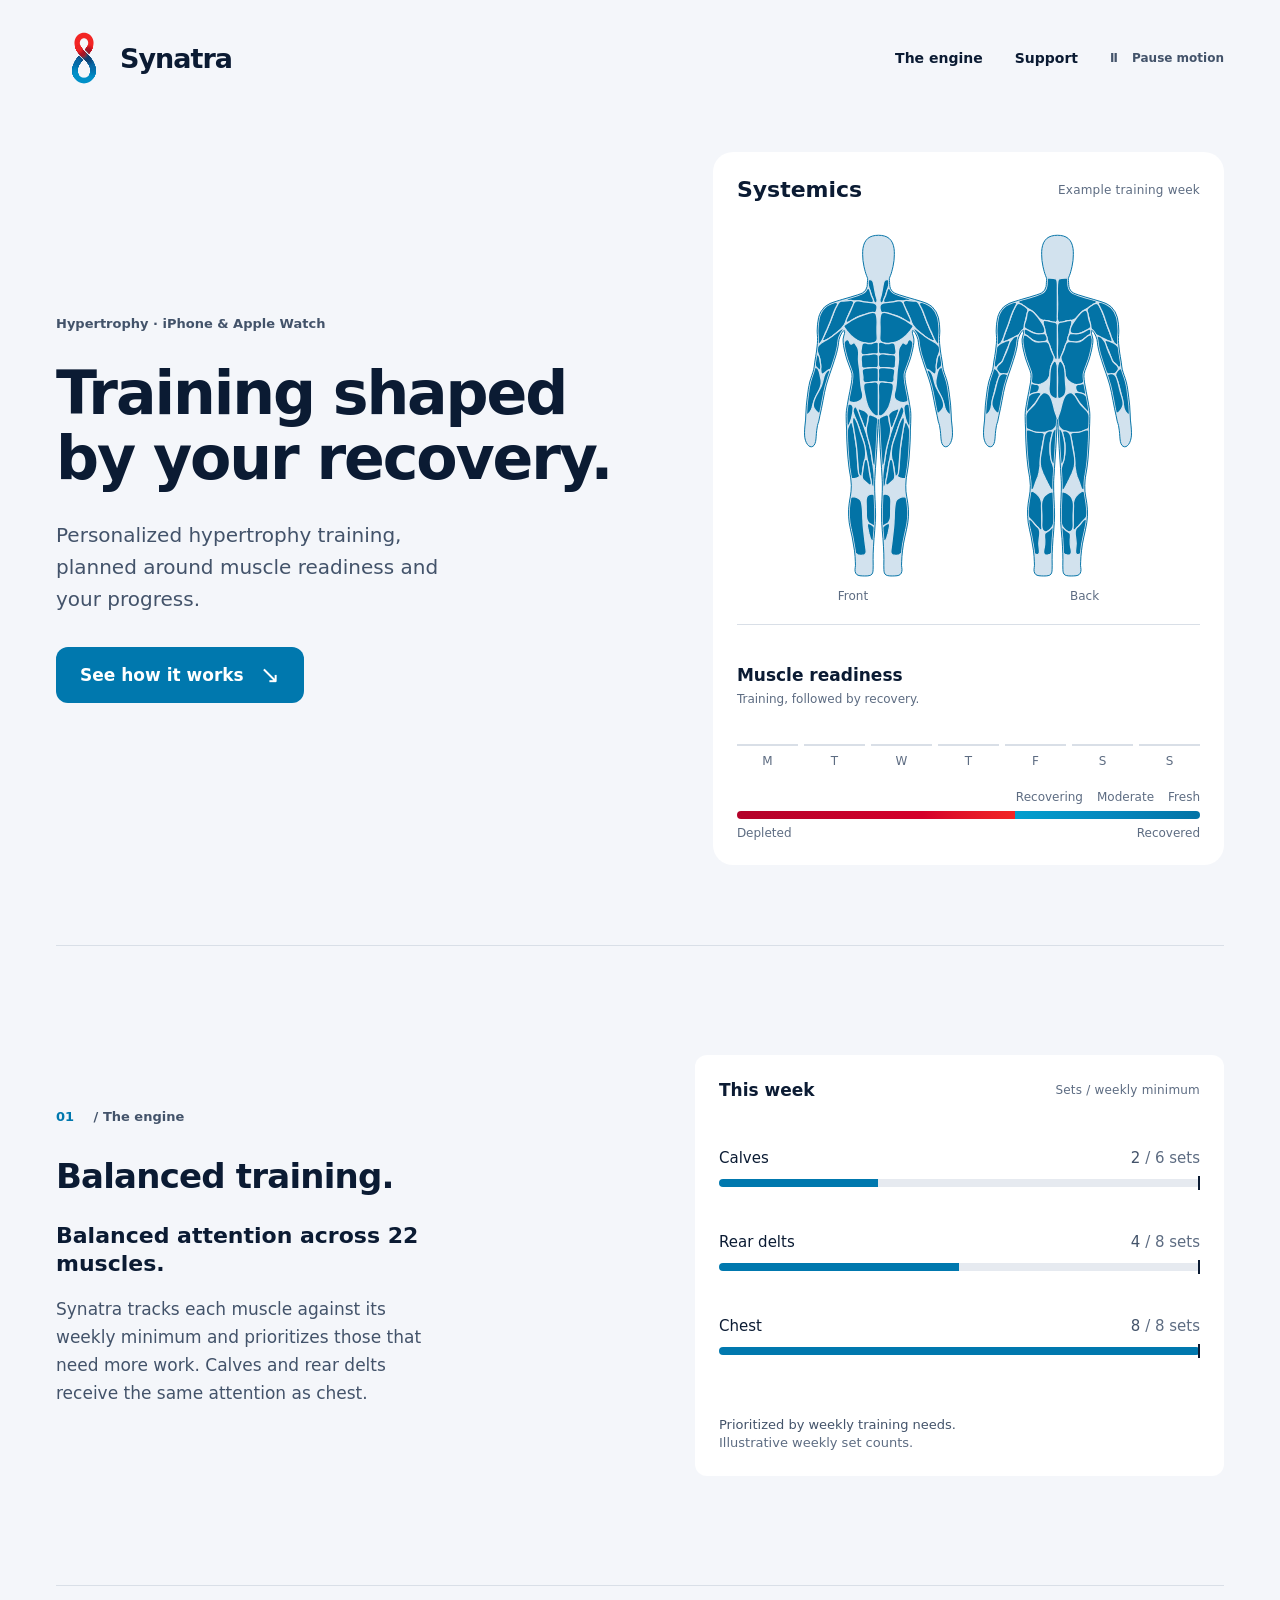
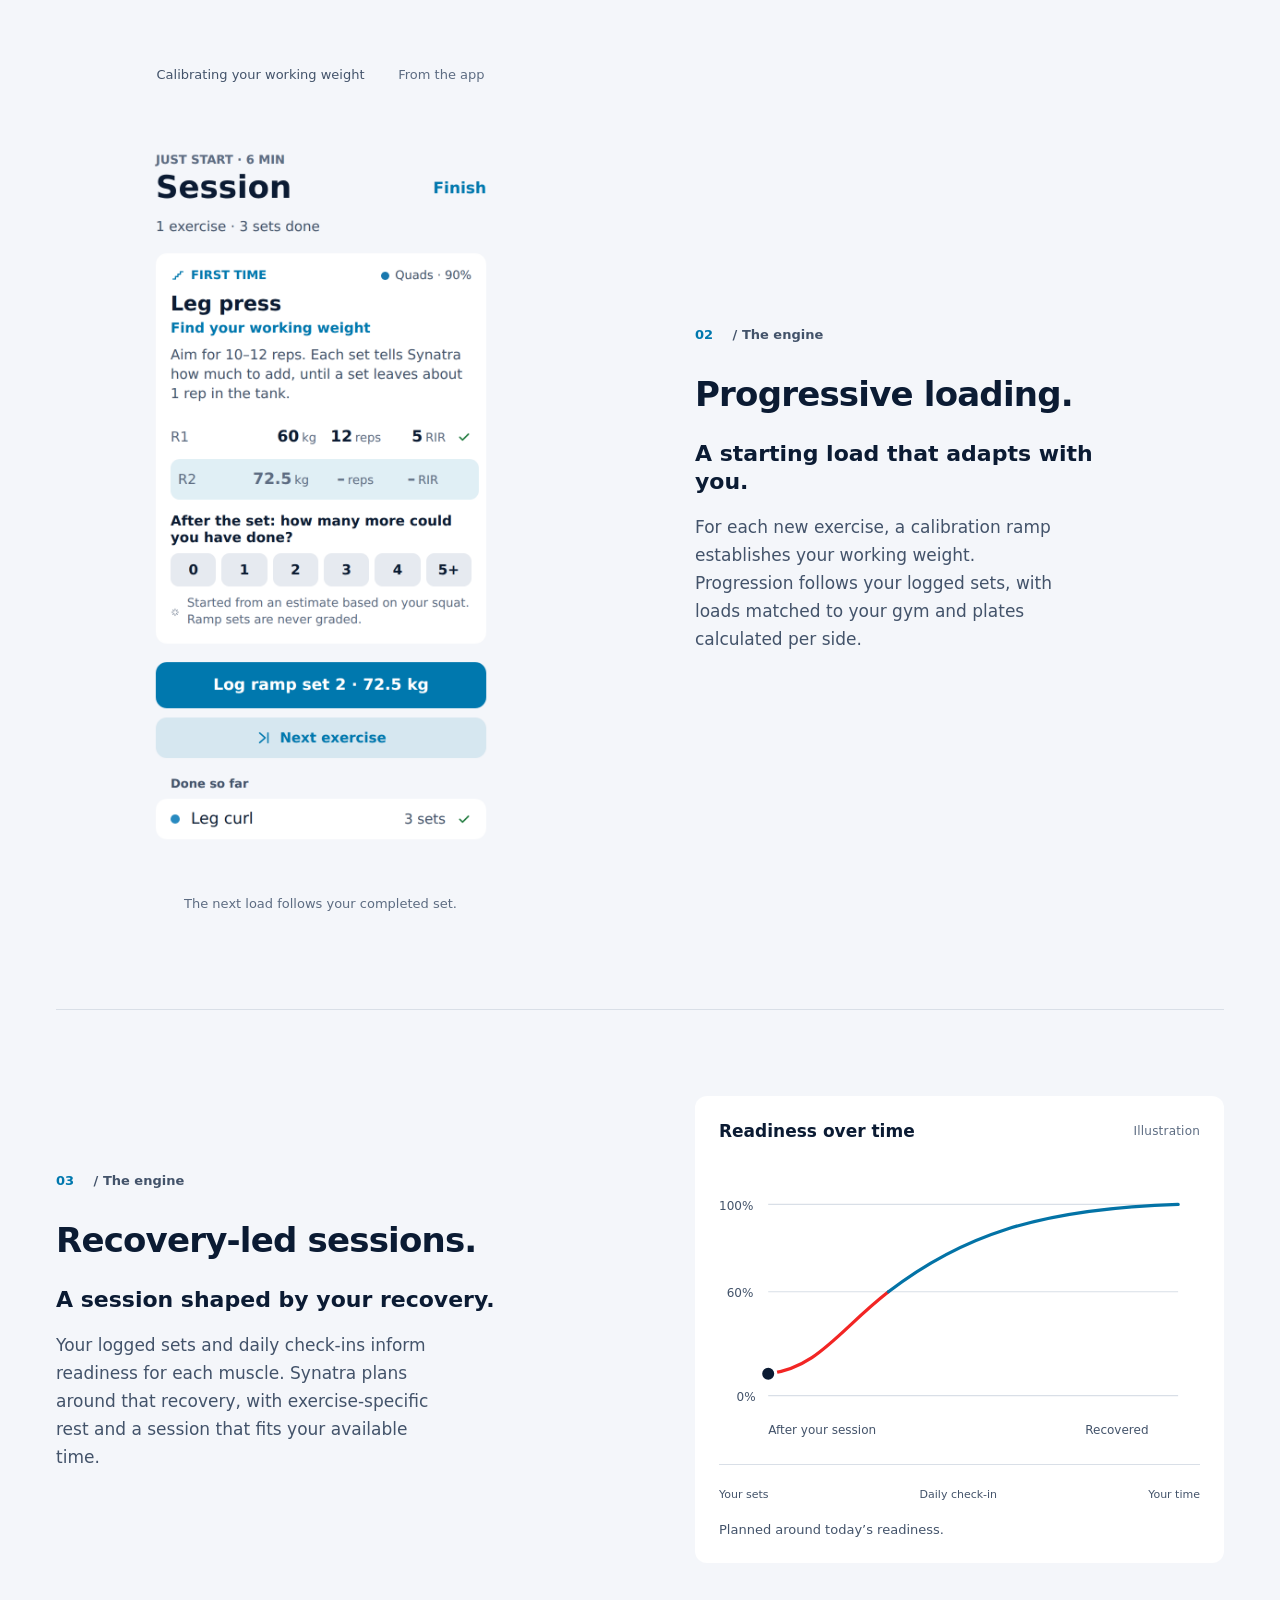
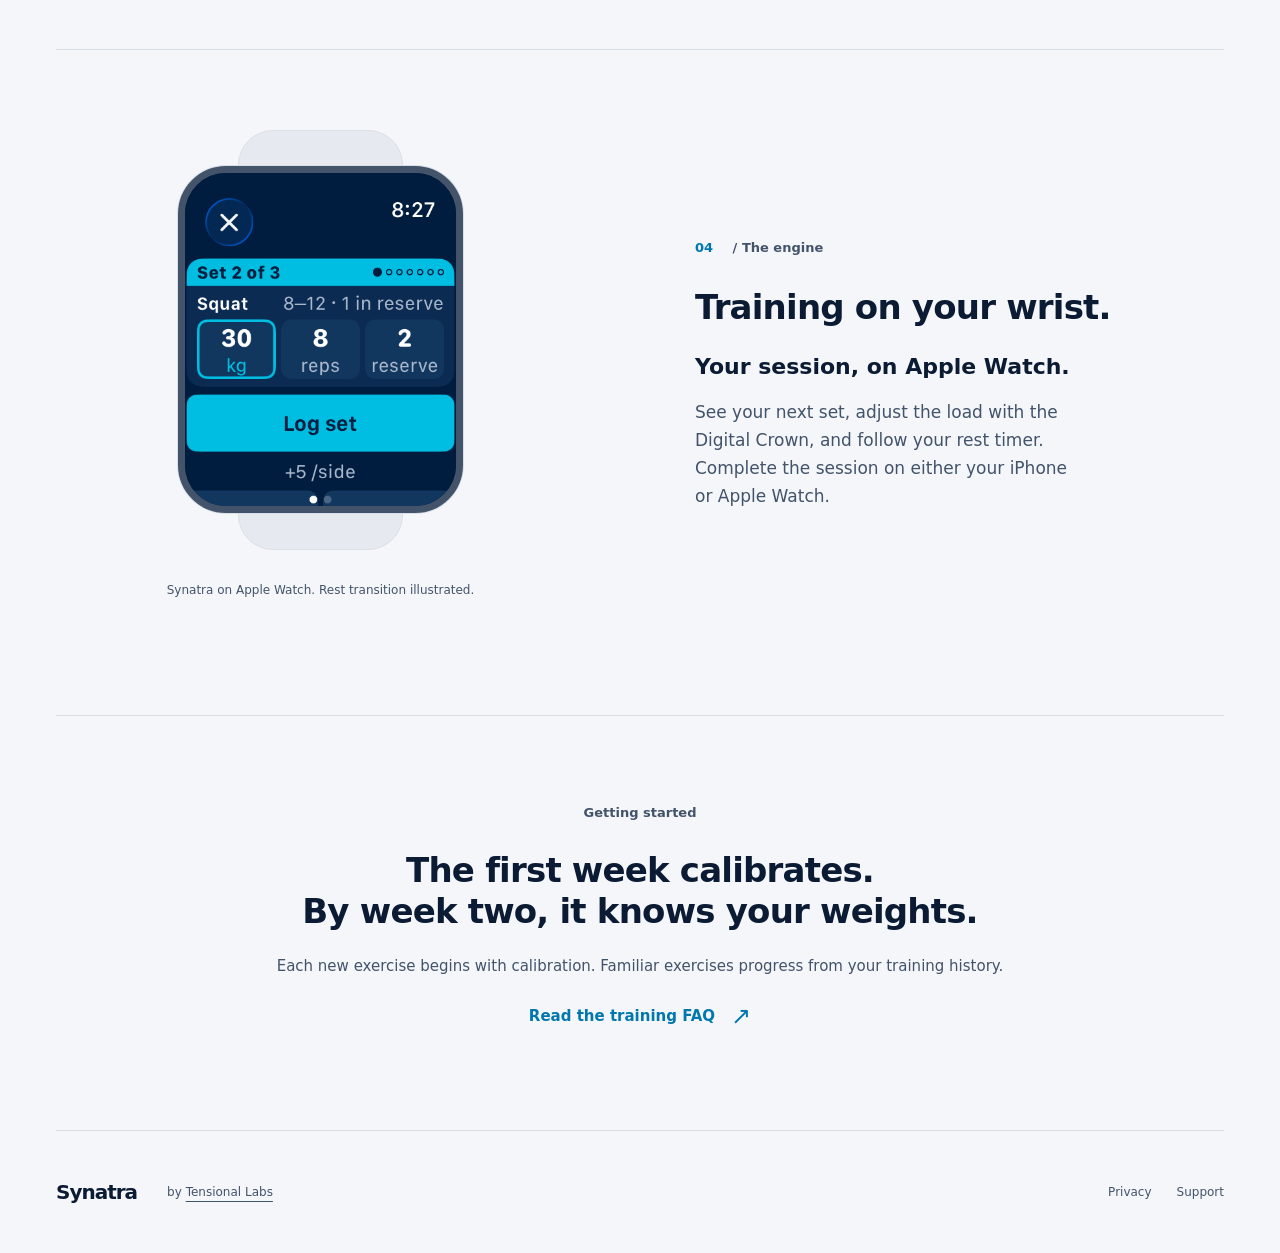
==== commit 10280ba2: "Refine site typography, copy, and body-map rendering" ====
--- a/index.html
+++ b/index.html
@@ -1,2 +1,2 @@
 <!doctype html>
-<html lang="en"><head><meta charset="utf-8"><meta name="viewport" content="width=device-width, initial-scale=1"><meta name="color-scheme" content="light dark"><title>Synatra — Every muscle. Loaded right.</title><meta name="description" content="Each session planned from how recovered you are. Hypertrophy training for iPhone and Apple Watch."><link rel="canonical" href="https://synatra.watch/"><meta property="og:title" content="Synatra — Every muscle. Loaded right."><meta property="og:description" content="Each session planned from how recovered you are. Hypertrophy training for iPhone and Apple Watch."><meta property="og:type" content="website"><meta property="og:url" content="https://synatra.watch/"><link rel="icon" href="/assets/mark-light.svg" type="image/svg+xml"><link rel="stylesheet" href="/assets/site.css"></head><body><a class="skip" href="#main">Skip to content</a><input class="motion-toggle" type="checkbox" id="pause-motion"><div class="site"><header class="header wrap"><a class="brand" href="/" aria-label="Synatra home"><picture><source srcset="/assets/mark-dark.svg" media="(prefers-color-scheme: dark)"><img src="/assets/mark-light.svg" width="56" height="56" alt=""></picture><span>Synatra</span></a><nav aria-label="Main"><a href="/#engine">The engine</a><a href="/support.html">Support</a><label class="pause-label" for="pause-motion"><span class="play-label">Pause motion</span><span class="resume-label">Resume motion</span></label></nav></header><main id="main"><section class="hero wrap" aria-labelledby="headline"><div class="hero-copy"><p class="eyebrow">Hypertrophy · iPhone &amp; Apple Watch</p><h1 id="headline">Every muscle.<br>Trained when<br>it’s ready.<br><span>Loaded right.</span></h1><p class="lede">Each session planned from how recovered you are.</p><a class="text-link" href="#engine">See how it works <span aria-hidden="true">↘</span></a></div><figure class="body-panel"><div class="panel-top"><span>Systemics</span><span class="tiny-label">Illustrative week</span></div><div class="body-pair"><svg xmlns="http://www.w3.org/2000/svg" aria-hidden="true" class="body-figure" viewBox="0 0 200 440"><defs><path id="f-outline" d="M100 9q-3.9 0-7.5 1a16 16 0 0 0-5.8 3q-2.5 2.3-4 5.4a27 27 0 0 0-2 7q-.5 3.6-.4 7.6A70 70 0 0 0 82 48q.7 3.2 1.5 6 .8 3 1.7 5.2c.5 1.5 1.1 2.3 1.3 3.7s-.2 3-.3 4.7q0 2.7-.4 5.2a11 11 0 0 1-5.6 7.9q-2.6 1.3-6.6 2.5l-8.7 2.7-9.3 2.7q-4.3 1.3-8.2 2.5-4 1.2-7.7 2.7A22.7 22.7 0 0 0 28.5 104a29 29 0 0 0-2.9 7.2 82.5 82.5 0 0 0-1.8 16.8q.2 4.2.5 8 0 3.8-.2 7.5l-.9 8q-.5 4-1.2 8l-1.3 8q-.4 4-1.1 8-1 3.8-2.4 7.6-1.4 4-2.6 8.2-1 4.3-1.8 9.1l-1.3 9.9-1.1 9.8-.6 9.7-.4 8.8-.8 7.3c-.2 2.5-.5 5.4-.5 7.8q-.1 3.7.4 6.9t1.8 5.9 3 4.1a5 5 0 0 0 3.5 1.2q1.8-.2 3.2-1.9 1.3-1.9 1.9-4.8c.4-1.8.5-4.2.7-6.4q.2-3.4.6-6.9l1-6.4c.4-2 1.1-3.3 1.6-5.4l1.5-7.3 1.9-8.8 1.9-9.8 1.9-9.9 2.1-9.1 2.3-7.5 2.2-6.6 2.8-8.1 2.8-8.5 2.6-8.4q1.1-4.5 2-9c.5-2.9.6-6.1 1.2-8.7s1.9-5 2.7-6.7q1.4-2.4 2.4-3.4c.6-.7 1.2-1.3 1.5-.8q.5.9.2 3.5c-.3 1.8-1.6 4.6-1.8 7.1q-.1 3.8.6 8 .7 4.4 1.9 9 1 4.5 2.5 9l3.3 9c1 2.8 2.3 5.5 2.7 8s.1 4.7-.1 7q-.3 3.4-1 7l-1.5 8-1.6 8-1.4 8-1.2 7.5c-.3 2.5-.4 4.7-.4 7.5l.2 9 .4 8 .1 7.5.3 8.5.6 10a407 407 0 0 0 2 21l1.3 8q.7 3.6 1 7a55 55 0 0 1 .2 14q-.4 3.4-1 7l-1.3 8-.8 8a107 107 0 0 0 .8 16l1.7 9 2 9 2.9 17 .7 7 .3 6 .2 5c-.1 1.8-.6 3.9-.6 5.5q0 2.5.9 4.3t2.9 2.6q2.2.8 5.2.8c1.9.1 4.4.2 6.2 0a13 13 0 0 0 4.5-1 5 5 0 0 0 2.2-2.8q.6-1.9.6-4.4l.1-5-.1-7 .1-8 .4-8 .6-10 .9-10 .7-10a135 135 0 0 0 .1-19l-.4-10-.4-10-.1-9q0-4.4.4-9l.6-10 .8-12 .9-13 .7-13 .6-12c.2-3.8.5-11 .8-11s.6 7.2.8 11l.6 12 .7 13 .9 13 .8 12 .6 10q.3 4.6.4 9l-.1 9-.4 10-.4 10a340 340 0 0 0 .1 19l.7 10 .9 10 .6 10a252 252 0 0 1 .5 16l-.1 7 .1 5q0 2.5.6 4.4a5 5 0 0 0 2.2 2.8q1.7.8 4.5 1c1.8.2 4.3.1 6.2 0q3 0 5.2-.8a6 6 0 0 0 2.9-2.6q.8-1.8.9-4.3c0-1.6-.5-3.7-.6-5.5l.2-5 .3-6 .7-7a142 142 0 0 1 2.9-17l2-9 1.7-9a75 75 0 0 0 .8-16l-.8-8-1.3-8q-.6-3.6-1-7a82 82 0 0 1 .2-14q.3-3.4 1-7l1.3-8 1.2-10 .8-11 .6-10 .3-8.5.1-7.5.4-8 .2-9c0-2.8-.1-5-.4-7.5l-1.2-7.5-1.4-8-1.6-8-1.5-8q-.7-3.6-1-7c-.2-2.3-.5-4.5-.1-7s1.7-5.2 2.7-8l3.3-9q1.5-4.5 2.5-9 1.2-4.6 1.9-9 .8-4.2.6-8c-.2-2.5-1.5-5.3-1.8-7.1q-.4-2.6.2-3.5c.3-.5.9.1 1.5.8q1 1 2.4 3.4c.8 1.7 2 4.2 2.7 6.7.6 2.6.7 5.8 1.2 8.7q.9 4.5 2 9l2.6 8.4 2.8 8.5 2.8 8.1 2.2 6.6 2.3 7.5 2.1 9.1 1.9 9.9 1.9 9.8 1.9 8.8 1.5 7.3c.5 2.1 1.2 3.4 1.6 5.4l1 6.4q.4 3.4.6 6.9c.2 2.2.3 4.6.7 6.4q.6 3 1.9 4.8a5 5 0 0 0 3.2 1.9 5 5 0 0 0 3.5-1.2q1.7-1.4 3-4.1 1.2-2.6 1.8-5.9.6-3.2.4-6.9c0-2.4-.3-5.3-.5-7.8l-.8-7.3-.4-8.8-.6-9.7-1.1-9.8-1.3-9.9q-.7-4.8-1.8-9.1t-2.6-8.2q-1.4-3.8-2.4-7.6-.7-4-1.1-8l-1.3-8q-.7-4-1.2-8l-.9-8q-.2-3.7-.2-7.5.3-3.8.5-8a83 83 0 0 0-1.8-16.8 29 29 0 0 0-7.6-13.2q-3-2.5-6.5-4.2-3.6-1.5-7.6-2.7l-8.3-2.5-9.3-2.7-8.7-2.7q-4-1.2-6.6-2.5-2.6-1.5-3.8-3.5-1.4-2-1.8-4.4t-.4-5.2c-.1-1.7-.5-3.3-.3-4.7s.8-2.2 1.3-3.7q1-2.2 1.7-5.2.8-2.8 1.5-6a68 68 0 0 0 1.7-15q.1-4-.4-7.6a27 27 0 0 0-2-7q-1.5-3.2-4-5.4a16 16 0 0 0-5.8-3q-3.6-1-7.5-1"/><path id="f-0" d="M97.9 91.7q.5-1.1.3-2.7-.2-1.5-.8-3l-.8-2.8-.6-2.8-.5-2.7-.5-2.8-.5-2.8-.6-2.9q-.2-1.4-.8-2.7t-1.7-2c-.7-.4-2.1-.5-2.8-.4q-1.2.2-1.7 1.1a5 5 0 0 0-.3 2.5q.2 1.4.6 3l.8 3 .8 2.7.9 2.6.8 2.5.9 2.5.9 2.8 1.2 3q.6 1.5 1.4 2.5t1.6.9q.8-.3 1.4-1.5"/><path id="f-1" d="M93.8 91.3c.2-.6-.1-1.8-.4-2.6q-.4-1.2-1.1-2.5-.7-1.2-1.2-2.5l-.8-2.9-.8-2.9q-.4-1.5-1.1-2.3-.7-1-1.6-1-1 .1-1.9 1.2t-1.8 2.3l-2.2 2q-1 .8-2.3 1.4a26 26 0 0 1-7.7 2.6l-2.9.7a23 23 0 0 0-5.2 1.9q-1.2.6-1.9 1.4-.4.8.3 1.4 1 .5 2.5.8t3.1.2l3.2-.1h2.9l2.7.2 2.7.3 2.8.5 3 .6 2.9.5 2.8.3q1.4 0 2.5-.3 1.1-.4 1.5-1.2"/><path id="f-2" d="m33.9 139.6 2.3-.9 2.4-1.4 2.4-1.6 2.4-1.9 2.4-1.8 2.3-1.8 2.1-1.9 2.1-1.8 1.8-2 1.8-2.1 1.5-2.2 1.3-2.5 1.2-2.5 1.1-2.7 1-2.6 1-2.6 1.1-2.5 1.2-2.3 1.2-2.4 1.3-2.6q.7-1.4 1.3-2.7.4-1.4.2-2.5-.3-1-1.2-1.6t-2.2-.7q-1.4-.1-3 .1l-3.2.4-3.2.3q-1.5 0-2.8.1-1.2.3-2.2 1-1 .9-1.8 2.1l-1.5 2.3-1.2 2.5-1.2 2.4-1 2.6-.9 2.5-1 2.6-.9 2.6-1 2.6-1.1 2.6-1 2.6-1.1 2.5-1 2.5-1.1 2.4-1 2.4-1.2 2.5-1.4 2.8q-.9 1.5-1.5 2.8t-.3 2.2q.4.7 1.5.6 1 0 2.1-.4"/><path id="f-3" d="M27.3 143.4a23 23 0 0 0 3.2-5l1.2-2.6 1-2.4 1-2.5 1.1-2.4L36 126l1.1-2.5 1.1-2.6 1.1-2.5 1-2.6 1-2.6.9-2.6 1-2.5.9-2.5 1-2.5 1.1-2.5 1.4-2.7c.5-.9 1.4-2.2 1.6-3q.3-1.2-.4-1.8c-.5-.4-1.6-.5-2.4-.6q-1.2-.1-2.6.1t-2.6.6a24 24 0 0 0-7 4l-2 2-1.9 2.1q-.9 1.1-1.6 2.4l-1.4 2.6-1.1 2.6-.9 2.7-.6 2.7q-.2 1.4-.3 2.8l-.2 2.8-.1 2.8-.1 2.8v2.8l-.1 2.9v2.9l.1 3.2.3 3.3.5 2.7q.4 1 1 1.1.7 0 1.5-1"/><path id="f-4" d="M63.2 116.9q1.2-.4 2.4-1.2l2.5-1.6 2.5-1.7q1.2-.8 2.6-1.5l2.5-1.1 2.5-.9 2.5-.7a37 37 0 0 0 5.3-1.7l2.9-.7 3-.3q1.6 0 2.8-.2 1.3-.3 2.1-1.1.7-.9 1-2.4.4-1.7.4-3.4a6 6 0 0 0-.6-2.8 4 4 0 0 0-1.8-1.7q-1.1-.6-2.5-.8l-2.7-.5-2.8-.3-2.9-.3-2.9-.3-3-.5-3-.6q-1.5-.2-2.8-.2-1.2.1-2.2.8-.9.8-1.6 2-.7 1.3-1.2 2.7l-1.1 2.6-1 2.5-1.1 2.5-1.1 2.5-1.3 2.5-1.3 2.6-1.2 2.8q-.6 1.5-.4 2.4.4.7 1.4.9a4 4 0 0 0 2.1-.3"/><path id="f-5" d="M92.9 143.1q1.5-.3 2.7-.9t1.9-1.5q.6-1 .8-2.3t.1-2.8l-.2-3.2-.1-3.1v-6.1l.1-3 .1-2.9-.1-2.9-.2-2.9-.5-2.8q-.3-1.3-.9-2.3t-1.7-1.3-2.4-.3-3 .6l-3.1 1-2.9.9-2.7.9-2.5.9-2.5.9-2.3 1-2.4 1.2-2.5 1.3-2.5 1.5-2.5 1.6-2.4 1.6-2.3 1.6q-1.2.7-1.8 1.6-.2 1 .3 2.1.6 1 1.7 2.3l1.8 2.3 1.9 2.3 2 2.2 2 2 2.2 1.8 2.3 1.6 2.4 1.5 2.4 1.2a20 20 0 0 0 5.3 1.8l2.7.6 2.9.3h2.9q1.6 0 3-.3"/><path id="f-6" d="m32.2 180.6 2.6-2 2.7-1.8 2.5-1.1q1-.7 1.7-1.6.7-1.2 1-2.5l.9-2.6 1-2.6 1-2.6.9-2.6.9-2.7.7-2.7.6-2.7.5-2.8.3-2.7.4-2.8.5-2.8.6-2.7.8-2.7q.5-1.3 1.2-2.6l1.4-2.6 1.2-2.4.7-2.4q.1-1.2-.4-1.7-.7-.2-1.8.6l-2.5 1.8-2.4 1.8-2.3 1.9-2.2 1.7-2.2 1.7-2.3 1.6-2.3 1.5-2.5 1.5-2.4 1.4-2.4 1.5q-1.3.7-2.4 1.6l-2.1 1.8-1.8 2q-.8 1-1 2.4 0 1.3.4 2.7t1 2.8l.9 2.7.8 2.7.7 2.7.4 2.6.3 2.7.2 2.9.1 3.2.3 3.3q.1 1.4.5 2.4t1.3 1.1q.8 0 2-.9"/><path id="f-7" d="M27.9 175.1q.5-1.4.5-3l-.3-3q-.2-1.4-.6-2.8l-.4-3q-.2-1.5-.6-2.9-.5-1.5-1.3-2.4t-1.7-.8q-.7.3-1.3 1.6c-.4.8-.6 2.1-.8 3.1L21 165q-.2 1.4-.1 2.7t.5 2.6 1.3 2.6q.8 1.5 1.9 2.5c.7.6 1.5 1.3 2.1 1.2q.7-.3 1.2-1.5"/><path id="f-8" d="M13 230.7a16 16 0 0 0 3.6-5l1-2.7.7-2.5.7-2.6.9-2.6 1-2.5 1.1-2.6 1.2-2.5 1.2-2.6 1.2-2.4 1.2-2.5.9-2.5.8-2.6q.3-1.3.3-2.6v-2.8l-.5-2.8-.6-3-.6-2.9-.7-2.7-1.1-2.6a6 6 0 0 0-1.9-2q-1.1-.6-2.1-.4-.9.4-1.4 1.5-.6 1-1.1 2.4l-.8 2.7-.7 2.9-.8 2.7-.8 2.7-.8 2.6-.7 2.6-.7 2.7-.5 2.7-.5 2.8-.3 2.9-.4 2.9-.2 2.9-.3 2.8-.4 2.8-.4 2.8-.3 2.8q-.2 1.4-.3 3v3.3q.1 1.6.4 2.6t1 1.2q.8 0 1.7-.9"/><path id="f-9" d="M28.1 229q.5-1.1.8-2.7l.6-3.1.5-2.9.5-2.7.6-2.7.5-2.8.6-2.8.5-2.9.6-2.9.6-2.8.6-2.7.7-2.7.7-2.6.8-2.7.9-2.7 1.1-2.8 1.1-2.9q.5-1.4.6-2.6a3 3 0 0 0-.7-2 2 2 0 0 0-1.9-.5q-1.1.4-2.1 1.6l-1.7 2.3q-.7 1.2-1.2 2.6t-.9 2.8l-.7 2.8-.7 2.7-.8 2.7-.9 2.6-1.2 2.5-1.3 2.4L25 204l-1.4 2.5-1.4 2.6-1.2 2.7a28 28 0 0 0-1.7 5.2l-.3 2.6q0 1.2.2 2.4t1 2.4a20 20 0 0 0 4.2 4.8q1.3 1 2.2 1t1.5-1.2"/><path id="f-10" d="M73.3 216.2a14 14 0 0 0 5.2-2.9 7 7 0 0 0 1.4-2.1q.4-1.2.5-2.4t-.1-2.6l-.6-2.8-.7-2.8-.5-2.9-.4-2.9-.3-2.9-.2-2.8-.2-2.9-.2-2.9-.2-2.9-.2-2.9-.4-2.9-.4-2.8-.4-2.9-.3-2.9-.2-2.9.1-3 .1-3v-2.9l-.3-2.7-.7-2.5q-.5-1.2-1.3-2.3l-1.5-2.5q-.7-1.2-1.6-1.7-.9-.1-1.9.5c-.7.3-1.5 1.2-2 1.3q-.7.1-1.3-1c-.4-.6-.7-2.1-1.1-2.9q-.7-1.2-1.6-1.6-1-.2-2.1.3-1 .6-1.8 1.7-.8 1-1.1 2.4t-.4 2.7l.1 2.7.6 2.8.7 2.8.8 2.7.9 2.7.9 2.6.9 2.6.9 2.6.9 2.6.9 2.6.9 2.7.7 2.7.7 2.7a27 27 0 0 1 .7 5.6l-.1 2.8-.4 2.9-.6 2.8-.7 2.9-.7 2.8-.6 2.8-.5 2.7-.4 2.8-.3 2.7q-.1 1.5.2 2.6.6 1.1 1.8 1.8 1.1.6 2.5.8a14 14 0 0 0 5.9-.5"/><path id="f-11" d="M83.1 157.8q1.3-.1 2.8-.5l3.1-.6q1.5 0 3.1.1l3.1.2q1.5 0 2.6-.4a4 4 0 0 0 1.8-1.6q.5-1 .6-2.6 0-1.5-.2-3.2l.1-3.4q.1-1.6-.2-2.8-.7-1-1.9-1.2t-2.5.2q-1.4.4-2.7 1t-2.9.7-3.1-.2q-1.6-.4-3.1-.7-1.4-.2-2.5.1-1 .5-1.5 1.5-.5 1.1-.7 2.7l-.4 3.2q-.3 1.6-.4 3.1-.1 1.6.4 2.7a4 4 0 0 0 1.9 1.5q1.2.4 2.6.2"/><path id="f-12" d="M84.1 174.4q1.3-.1 2.7-.4l3-.4h6.4q1.4 0 2.4-.5.8-.6 1.2-1.7t.3-2.8l-.1-3.4.2-3.3c0-1 .3-1.9 0-2.7q-.5-1.2-1.6-1.9t-2.7-.8h-2.7l-2.8.4-3.1.3-3.2.1q-1.6 0-2.9.3t-2 1.2q-.6.9-.7 2.2v3l.3 3.2.1 3q0 1.4.6 2.5.7 1 2 1.5 1.2.3 2.6.2"/><path id="f-13" d="m86.1 192.3 2.9-.3 3.1-.4 3.1-.1q1.6 0 2.7-.2t1.8-1.1.5-2.6l-.2-3.4v-2.9l.2-3.1q0-1.6-.3-2.8-.6-1-1.8-1.5t-2.7-.4l-2.9-.1-3 .2-3 .3-3 .4q-1.4.3-2.3.8-1 .6-1.4 1.6-.2 1.1 0 2.6l.5 3.1q.4 1.7.4 3.3c.1 1-.2 2.1-.1 2.9q.1 1.3.8 2.2a5 5 0 0 0 2.1 1.3q1.2.3 2.6.2"/><path id="f-14" d="M99.9 232.3c.3-.6.3-1.8.3-2.8l-.2-3.3v-12l-.1-3v-3l.1-3 .1-3.1.1-3-.1-3q-.1-1.4-.7-2.7-.4-1.1-1.4-1.8-1-.5-2.6-.4-1.4.1-3.1.4l-3.5.2q-1.7 0-3.1.2t-2.4.7-1.4 1.6q-.4 1-.4 2.3a30 30 0 0 0 .7 6l.6 3 .6 2.9.5 2.7.6 2.7.7 2.6.8 2.5.9 2.6q.4 1.3 1.2 2.5.6 1.3 1.5 2.5l1.9 2.5 2.2 2.2q1.2 1 2.3 1.6 1.2.6 2.2.5 1.2-.1 1.7-1.1"/><path id="f-15" d="M63.2 245.3q.8-1 1.4-2.7l1.8-5.7.6-2.6.6-2.7.6-3q.3-1.5.4-3 0-1.6-.2-3t-1-2.4a5 5 0 0 0-2.2-1.4c-.8-.2-2.1-.2-2.8.2q-1 .8-1.5 2.1t-.5 2.8l-.2 3.1-.1 3-.2 2.9-.2 2.9v3.1q0 1.7.3 3.4.3 1.8.7 2.9.5 1.2 1.1 1.3.6 0 1.4-1.2"/><path id="f-16" d="M85.6 246.6q.6-1.2.7-2.7v-3l.6-3.1.6-2.9q.2-1.4-.1-2.6t-1.2-2.2q-.8-1-2.1-1.9-1.2-.9-2.5-1.5l-2.8-1.1q-1.5-.5-2.6-.8-1.2-.1-1.6.5c-.2.5.1 1.7.3 2.6l1 3.1 1 2.7 1 2.5 1 2.4 1 2.6 1 3c.4.9.7 2.1 1.2 2.7q.7 1 1.6 1.1c.6-.1 1.5-.7 1.9-1.4"/><path id="f-17" d="M94.6 320.9q.4-1.2.7-2.8t.3-3.1l-.1-3-.4-2.9-.4-2.8-.4-2.9-.3-2.9-.4-2.8-.3-2.9-.4-2.8-.4-2.8-.4-2.8-.4-2.8-.5-2.8-.5-2.8-.5-2.7-.5-2.8-.7-2.7-.6-2.8-.7-2.7-.8-2.7-.8-2.7-.9-2.7-.9-2.7-.9-2.6-.9-2.6-.9-2.6-.9-2.4-1-2.5-.9-2.5-1-2.5-1-2.7-1-3-1.2-3-1.2-2.7q-.6-1.1-1.2-1.8t-1.4-.5q-.7.1-1.3 1a8 8 0 0 0-1 5.1q.3 1.4.8 2.8l1.1 2.9 1.1 2.7 1 2.6.9 2.5.9 2.6 1 2.5.9 2.6.9 2.6.9 2.6.9 2.6.9 2.7.8 2.7.8 2.7.7 2.7.7 2.7.6 2.7.6 2.8.6 2.8.5 2.7.5 2.8.4 2.8.5 2.8.5 2.8.5 2.8.5 2.8.5 2.7.5 2.8.5 2.8.4 2.8.8 5.7.7 3c.3.9.6 2.1 1 2.7q.6 1 1.2 1.1.6 0 1-1.2"/><path id="f-18" d="M96.1 294.4q.4-1 .7-2.6t.3-3.3l.3-3.2.2-2.9.1-2.8.2-2.8.1-2.8.2-2.9.1-2.9.2-3 .1-2.9.2-3 .2-2.9.2-3 .1-2.9.2-2.9.1-2.9.1-2.9v-2.7q0-1.2-.7-2.3a7 7 0 0 0-2-1.7q-1.2-.8-2.8-1.5-1.5-.8-2.9-1.2t-2.3-.1q-.9.4-1.3 1.4t-.5 2.4l-.3 3q-.2 1.4-.6 2.9l-.7 2.9-.6 2.8-.1 2.7a24 24 0 0 0 .5 5.4l.5 2.6.7 2.7.8 2.7.7 2.7.7 2.7.7 2.7.6 2.8.6 2.7.4 2.8.4 2.7.4 2.8.4 2.9.4 3.1q.4 1.5 1 2.6.7 1 1.4 1.2.6-.1 1-1.1"/><path id="f-19" d="M70 311.3q1.6-.2 3-.7t2.3-.9q.7-.6 1-1.7.2-1-.1-2.3l-.6-2.9-.7-2.9-.4-3-.3-2.9-.2-3-.1-2.9-.1-2.8-.1-2.9-.2-2.8-.2-2.9-.4-2.8-.4-2.8-.4-2.8-.5-2.9-.4-2.8-.4-2.9-.3-2.9-.4-2.8-.4-2.8-.6-2.7-.6-2.7-.9-2.4c-.3-.7-.6-1.7-1-2q-.7-.4-1.5.4c-.5.5-1 1.8-1.5 2.7l-1.3 2.9q-.5 1.4-.8 2.7l-.6 2.6-.4 2.7-.1 2.8v2.9l.1 3 .2 2.9.3 3 .2 3 .2 3 .2 2.9.1 2.9.2 2.8.2 2.9.3 2.8.3 2.8.4 2.8.5 2.8.5 2.9.3 2.9q0 1.6.3 3t.8 2.4 1.7 1.3 2.8.1"/><path id="f-20" d="M79.6 307.4q.3-1 .4-2.5l.3-3.3.4-3.3.6-2.8.7-2.7.8-2.6.5-2.6.4-2.7.3-2.8v-2.8l-.1-2.8-.3-2.8-.5-2.7-.6-2.7-.8-2.7-.9-2.6-.9-2.7-1-2.6-.9-2.6-.9-2.7-.8-2.7-.9-2.7-.8-2.6-1-2.6-1.1-2.5-1.4-2.4c-.5-.7-.9-1.6-1.4-1.8q-.8-.3-1.3.5a8 8 0 0 0-.7 2.7q-.1 1.5.1 3.2l.5 3.1.5 2.9.5 2.7.4 2.7.5 2.8.5 2.8.5 2.8.4 2.8.4 2.9.4 2.8.3 2.9.3 2.9.3 2.9.2 2.9.2 2.9.2 2.9.2 2.9.3 2.9.2 2.9.2 2.9.2 3.1q0 1.5.4 2.9.5 1.5 1.3 2.5t1.8 1.1q.7 0 1.1-1"/><path id="f-21" d="M90.9 318q.3-1.2.2-2.7l-.6-3-.7-2.9-.5-2.8-.5-2.8-.4-2.7-.4-2.8-.4-2.9-.5-3q-.3-1.7-.7-3.1-.4-1.3-1.1-1.9-.9-.4-1.7.3t-1.3 2.1l-.7 3.1-.3 2.9-.4 2.8-.4 2.9-.5 3-.3 2.9q0 1.4.2 2.7.2 1.2.9 2.2.8 1 2 1.9l2.4 2.2 2.5 2.2q1.2.8 2 .7t1.2-1.3"/><path id="f-22" d="M84.4 403.8q.4-1 .3-2.4l-.3-2.8-.4-3-.4-2.9-.4-2.9-.3-2.9-.3-2.9-.4-2.9-.3-2.9-.3-2.9-.3-2.8-.3-2.9-.2-2.9-.1-3-.2-3-.1-3-.1-3-.1-2.9-.2-3-.7-5.7q-.2-1.4-.6-2.7t-1.1-2.4a7 7 0 0 0-2-1.8l-2.6-1.4q-1.5-.6-2.9-.8t-2.6-.1a4 4 0 0 0-2.1.9q-.7.8-1.2 2t-.6 2.7l-.2 3.1-.1 3.1-.2 3.1-.2 2.9-.1 2.9v2.9l.1 2.9.3 2.8.4 2.9.5 2.8.5 2.9.6 2.8.6 2.8.7 2.8.6 2.7.6 2.8.6 2.8.5 2.8.3 2.8.3 2.9q0 1.4.3 2.8l.7 2.6q.6 1.2 1.4 2.1a8 8 0 0 0 2.4 1.4q1.5.5 3.2.7t3.2-.1q1.5-.2 2.5-.9a4 4 0 0 0 1.3-1.8"/><path id="f-23" d="M95.6 368.7q.4-1 .7-2.4t.2-3.1v-3.3l-.1-3.1-.1-2.8-.1-2.8v-8.7l-.1-3.1-.2-3-.4-2.7q-.3-1.3-1-2.1t-2.1-1a8 8 0 0 0-5.7 1.8q-1 .9-1.4 2l-.6 2.6-.1 2.9.1 3.1.1 3v3l.1 3v5.7l.3 2.7q.3 1.4.8 2.7t1.5 2.5q1 1.4 2.2 2.4t2.4 1.5 2.1.4q.8-.2 1.4-1.2"/><path id="f-24" d="M94.4 387.2q.4-1.2.4-2.7v-3l.5-3q.4-1.5.4-2.9t-.3-2.4q-.3-1.2-1.1-2.2a10 10 0 0 0-2.1-1.9q-1.3-.9-2.6-1.5t-2.3-.6q-1 .2-1.1 1.3c-.1.7.1 2 .2 3q.2 1.5.6 2.9l.5 2.7.6 2.5.7 2.6q.3 1.4.8 2.8c.3.9.8 2.1 1.3 2.7q.8 1 1.7 1.1 1-.2 1.8-1.4"/><radialGradient id="f-v0" cx=".5" cy=".4" r=".72" class="muscle group-0" fx=".5" fy=".34"><stop class="volume-center" offset="0" stop-opacity=".85"/><stop offset=".55" stop-opacity="0"/><stop class="volume-rim" offset="1" stop-opacity=".55"/></radialGradient><radialGradient id="f-v1" cx=".5" cy=".4" r=".72" class="muscle group-1" fx=".5" fy=".34"><stop class="volume-center" offset="0" stop-opacity=".85"/><stop offset=".55" stop-opacity="0"/><stop class="volume-rim" offset="1" stop-opacity=".55"/></radialGradient><radialGradient id="f-v2" cx=".5" cy=".4" r=".72" class="muscle group-2" fx=".5" fy=".34"><stop class="volume-center" offset="0" stop-opacity=".85"/><stop offset=".55" stop-opacity="0"/><stop class="volume-rim" offset="1" stop-opacity=".55"/></radialGradient><clipPath id="f-clip"><use href="#f-outline"/></clipPath></defs><use class="silhouette" href="#f-outline"/><g clip-path="url(#f-clip)"><g id="f-m0" class="muscle group-0"><use class="muscle-base" href="#f-0"/><use fill="url(#f-v0)" class="muscle-volume" href="#f-0"/><use class="muscle-line" href="#f-0"/></g><use href="#f-m0" transform="matrix(-1 0 0 1 200 0)"/><g id="f-m1" class="muscle group-1"><use class="muscle-base" href="#f-1"/><use fill="url(#f-v1)" class="muscle-volume" href="#f-1"/><use class="muscle-line" href="#f-1"/></g><use href="#f-m1" transform="matrix(-1 0 0 1 200 0)"/><g id="f-m2" class="muscle group-0"><use class="muscle-base" href="#f-2"/><use fill="url(#f-v0)" class="muscle-volume" href="#f-2"/><use class="muscle-line" href="#f-2"/></g><use href="#f-m2" transform="matrix(-1 0 0 1 200 0)"/><g id="f-m3" class="muscle group-0"><use class="muscle-base" href="#f-3"/><use fill="url(#f-v0)" class="muscle-volume" href="#f-3"/><use class="muscle-line" href="#f-3"/></g><use href="#f-m3" transform="matrix(-1 0 0 1 200 0)"/><g id="f-m4" class="muscle group-0"><use class="muscle-base" href="#f-4"/><use fill="url(#f-v0)" class="muscle-volume" href="#f-4"/><use class="muscle-line" href="#f-4"/></g><use href="#f-m4" transform="matrix(-1 0 0 1 200 0)"/><g id="f-m5" class="muscle group-0"><use class="muscle-base" href="#f-5"/><use fill="url(#f-v0)" class="muscle-volume" href="#f-5"/><use class="muscle-line" href="#f-5"/></g><use href="#f-m5" transform="matrix(-1 0 0 1 200 0)"/><g id="f-m6" class="muscle group-0"><use class="muscle-base" href="#f-6"/><use fill="url(#f-v0)" class="muscle-volume" href="#f-6"/><use class="muscle-line" href="#f-6"/></g><use href="#f-m6" transform="matrix(-1 0 0 1 200 0)"/><g id="f-m7" class="muscle group-0"><use class="muscle-base" href="#f-7"/><use fill="url(#f-v0)" class="muscle-volume" href="#f-7"/><use class="muscle-line" href="#f-7"/></g><use href="#f-m7" transform="matrix(-1 0 0 1 200 0)"/><g id="f-m8" class="muscle group-0"><use class="muscle-base" href="#f-8"/><use fill="url(#f-v0)" class="muscle-volume" href="#f-8"/><use class="muscle-line" href="#f-8"/></g><use href="#f-m8" transform="matrix(-1 0 0 1 200 0)"/><g id="f-m9" class="muscle group-0"><use class="muscle-base" href="#f-9"/><use fill="url(#f-v0)" class="muscle-volume" href="#f-9"/><use class="muscle-line" href="#f-9"/></g><use href="#f-m9" transform="matrix(-1 0 0 1 200 0)"/><g id="f-m10" class="muscle group-1"><use class="muscle-base" href="#f-10"/><use fill="url(#f-v1)" class="muscle-volume" href="#f-10"/><use class="muscle-line" href="#f-10"/></g><use href="#f-m10" transform="matrix(-1 0 0 1 200 0)"/><g id="f-m11" class="muscle group-1"><use class="muscle-base" href="#f-11"/><use fill="url(#f-v1)" class="muscle-volume" href="#f-11"/><use class="muscle-line" href="#f-11"/></g><use href="#f-m11" transform="matrix(-1 0 0 1 200 0)"/><g id="f-m12" class="muscle group-1"><use class="muscle-base" href="#f-12"/><use fill="url(#f-v1)" class="muscle-volume" href="#f-12"/><use class="muscle-line" href="#f-12"/></g><use href="#f-m12" transform="matrix(-1 0 0 1 200 0)"/><g id="f-m13" class="muscle group-1"><use class="muscle-base" href="#f-13"/><use fill="url(#f-v1)" class="muscle-volume" href="#f-13"/><use class="muscle-line" href="#f-13"/></g><use href="#f-m13" transform="matrix(-1 0 0 1 200 0)"/><g id="f-m14" class="muscle group-1"><use class="muscle-base" href="#f-14"/><use fill="url(#f-v1)" class="muscle-volume" href="#f-14"/><use class="muscle-line" href="#f-14"/></g><use href="#f-m14" transform="matrix(-1 0 0 1 200 0)"/><g id="f-m15" class="muscle group-2"><use class="muscle-base" href="#f-15"/><use fill="url(#f-v2)" class="muscle-volume" href="#f-15"/><use class="muscle-line" href="#f-15"/></g><use href="#f-m15" transform="matrix(-1 0 0 1 200 0)"/><g id="f-m16" class="muscle group-2"><use class="muscle-base" href="#f-16"/><use fill="url(#f-v2)" class="muscle-volume" href="#f-16"/><use class="muscle-line" href="#f-16"/></g><use href="#f-m16" transform="matrix(-1 0 0 1 200 0)"/><g id="f-m17" class="muscle group-2"><use class="muscle-base" href="#f-17"/><use fill="url(#f-v2)" class="muscle-volume" href="#f-17"/><use class="muscle-line" href="#f-17"/></g><use href="#f-m17" transform="matrix(-1 0 0 1 200 0)"/><g id="f-m18" class="muscle group-2"><use class="muscle-base" href="#f-18"/><use fill="url(#f-v2)" class="muscle-volume" href="#f-18"/><use class="muscle-line" href="#f-18"/></g><use href="#f-m18" transform="matrix(-1 0 0 1 200 0)"/><g id="f-m19" class="muscle group-2"><use class="muscle-base" href="#f-19"/><use fill="url(#f-v2)" class="muscle-volume" href="#f-19"/><use class="muscle-line" href="#f-19"/></g><use href="#f-m19" transform="matrix(-1 0 0 1 200 0)"/><g id="f-m20" class="muscle group-2"><use class="muscle-base" href="#f-20"/><use fill="url(#f-v2)" class="muscle-volume" href="#f-20"/><use class="muscle-line" href="#f-20"/></g><use href="#f-m20" transform="matrix(-1 0 0 1 200 0)"/><g id="f-m21" class="muscle group-2"><use class="muscle-base" href="#f-21"/><use fill="url(#f-v2)" class="muscle-volume" href="#f-21"/><use class="muscle-line" href="#f-21"/></g><use href="#f-m21" transform="matrix(-1 0 0 1 200 0)"/><g id="f-m22" class="muscle group-2"><use class="muscle-base" href="#f-22"/><use fill="url(#f-v2)" class="muscle-volume" href="#f-22"/><use class="muscle-line" href="#f-22"/></g><use href="#f-m22" transform="matrix(-1 0 0 1 200 0)"/><g id="f-m23" class="muscle group-2"><use class="muscle-base" href="#f-23"/><use fill="url(#f-v2)" class="muscle-volume" href="#f-23"/><use class="muscle-line" href="#f-23"/></g><use href="#f-m23" transform="matrix(-1 0 0 1 200 0)"/><g id="f-m24" class="muscle group-2"><use class="muscle-base" href="#f-24"/><use fill="url(#f-v2)" class="muscle-volume" href="#f-24"/><use class="muscle-line" href="#f-24"/></g><use href="#f-m24" transform="matrix(-1 0 0 1 200 0)"/><use class="body-rim" href="#f-outline"/></g><use class="body-outline" href="#f-outline"/></svg><svg xmlns="http://www.w3.org/2000/svg" aria-hidden="true" class="body-figure" viewBox="0 0 200 440"><defs><path id="b-outline" d="M100 9q-3.9 0-7.5 1a16 16 0 0 0-5.8 3q-2.5 2.3-4 5.4a27 27 0 0 0-2 7q-.5 3.6-.4 7.6A70 70 0 0 0 82 48q.7 3.2 1.5 6 .8 3 1.7 5.2c.5 1.5 1.1 2.3 1.3 3.7s-.2 3-.3 4.7q0 2.7-.4 5.2a11 11 0 0 1-5.6 7.9q-2.6 1.3-6.6 2.5l-8.7 2.7-9.3 2.7q-4.3 1.3-8.2 2.5-4 1.2-7.7 2.7A22.7 22.7 0 0 0 28.5 104a29 29 0 0 0-2.9 7.2 82.5 82.5 0 0 0-1.8 16.8q.2 4.2.5 8 0 3.8-.2 7.5l-.9 8q-.5 4-1.2 8l-1.3 8q-.4 4-1.1 8-1 3.8-2.4 7.6-1.4 4-2.6 8.2-1 4.3-1.8 9.1l-1.3 9.9-1.1 9.8-.6 9.7-.4 8.8-.8 7.3c-.2 2.5-.5 5.4-.5 7.8q-.1 3.7.4 6.9t1.8 5.9 3 4.1a5 5 0 0 0 3.5 1.2q1.8-.2 3.2-1.9 1.3-1.9 1.9-4.8c.4-1.8.5-4.2.7-6.4q.2-3.4.6-6.9l1-6.4c.4-2 1.1-3.3 1.6-5.4l1.5-7.3 1.9-8.8 1.9-9.8 1.9-9.9 2.1-9.1 2.3-7.5 2.2-6.6 2.8-8.1 2.8-8.5 2.6-8.4q1.1-4.5 2-9c.5-2.9.6-6.1 1.2-8.7s1.9-5 2.7-6.7q1.4-2.4 2.4-3.4c.6-.7 1.2-1.3 1.5-.8q.5.9.2 3.5c-.3 1.8-1.6 4.6-1.8 7.1q-.1 3.8.6 8 .7 4.4 1.9 9 1 4.5 2.5 9l3.3 9c1 2.8 2.3 5.5 2.7 8s.1 4.7-.1 7q-.3 3.4-1 7l-1.5 8-1.6 8-1.4 8-1.2 7.5c-.3 2.5-.4 4.7-.4 7.5l.2 9 .4 8 .1 7.5.3 8.5.6 10a407 407 0 0 0 2 21l1.3 8q.7 3.6 1 7a55 55 0 0 1 .2 14q-.4 3.4-1 7l-1.3 8-.8 8a107 107 0 0 0 .8 16l1.7 9 2 9 2.9 17 .7 7 .3 6 .2 5c-.1 1.8-.6 3.9-.6 5.5q0 2.5.9 4.3t2.9 2.6q2.2.8 5.2.8c1.9.1 4.4.2 6.2 0a13 13 0 0 0 4.5-1 5 5 0 0 0 2.2-2.8q.6-1.9.6-4.4l.1-5-.1-7 .1-8 .4-8 .6-10 .9-10 .7-10a135 135 0 0 0 .1-19l-.4-10-.4-10-.1-9q0-4.4.4-9l.6-10 .8-12 .9-13 .7-13 .6-12c.2-3.8.5-11 .8-11s.6 7.2.8 11l.6 12 .7 13 .9 13 .8 12 .6 10q.3 4.6.4 9l-.1 9-.4 10-.4 10a340 340 0 0 0 .1 19l.7 10 .9 10 .6 10a252 252 0 0 1 .5 16l-.1 7 .1 5q0 2.5.6 4.4a5 5 0 0 0 2.2 2.8q1.7.8 4.5 1c1.8.2 4.3.1 6.2 0q3 0 5.2-.8a6 6 0 0 0 2.9-2.6q.8-1.8.9-4.3c0-1.6-.5-3.7-.6-5.5l.2-5 .3-6 .7-7a142 142 0 0 1 2.9-17l2-9 1.7-9a75 75 0 0 0 .8-16l-.8-8-1.3-8q-.6-3.6-1-7a82 82 0 0 1 .2-14q.3-3.4 1-7l1.3-8 1.2-10 .8-11 .6-10 .3-8.5.1-7.5.4-8 .2-9c0-2.8-.1-5-.4-7.5l-1.2-7.5-1.4-8-1.6-8-1.5-8q-.7-3.6-1-7c-.2-2.3-.5-4.5-.1-7s1.7-5.2 2.7-8l3.3-9q1.5-4.5 2.5-9 1.2-4.6 1.9-9 .8-4.2.6-8c-.2-2.5-1.5-5.3-1.8-7.1q-.4-2.6.2-3.5c.3-.5.9.1 1.5.8q1 1 2.4 3.4c.8 1.7 2 4.2 2.7 6.7.6 2.6.7 5.8 1.2 8.7q.9 4.5 2 9l2.6 8.4 2.8 8.5 2.8 8.1 2.2 6.6 2.3 7.5 2.1 9.1 1.9 9.9 1.9 9.8 1.9 8.8 1.5 7.3c.5 2.1 1.2 3.4 1.6 5.4l1 6.4q.4 3.4.6 6.9c.2 2.2.3 4.6.7 6.4q.6 3 1.9 4.8a5 5 0 0 0 3.2 1.9 5 5 0 0 0 3.5-1.2q1.7-1.4 3-4.1 1.2-2.6 1.8-5.9.6-3.2.4-6.9c0-2.4-.3-5.3-.5-7.8l-.8-7.3-.4-8.8-.6-9.7-1.1-9.8-1.3-9.9q-.7-4.8-1.8-9.1t-2.6-8.2q-1.4-3.8-2.4-7.6-.7-4-1.1-8l-1.3-8q-.7-4-1.2-8l-.9-8q-.2-3.7-.2-7.5.3-3.8.5-8a83 83 0 0 0-1.8-16.8 29 29 0 0 0-7.6-13.2q-3-2.5-6.5-4.2-3.6-1.5-7.6-2.7l-8.3-2.5-9.3-2.7-8.7-2.7q-4-1.2-6.6-2.5-2.6-1.5-3.8-3.5-1.4-2-1.8-4.4t-.4-5.2c-.1-1.7-.5-3.3-.3-4.7s.8-2.2 1.3-3.7q1-2.2 1.7-5.2.8-2.8 1.5-6a68 68 0 0 0 1.7-15q.1-4-.4-7.6a27 27 0 0 0-2-7q-1.5-3.2-4-5.4a16 16 0 0 0-5.8-3q-3.6-1-7.5-1"/><path id="b-0" d="M99.5 115.5a9 9 0 0 0 .7-2.6l.1-3.1-.1-3.2-.2-3.1-.1-3v-2.9l-.1-3 .1-2.9.1-3.1v-3l.1-3.1.1-3.1v-3.1l-.1-3-.1-2.9-.3-2.8q-.1-1.4-.5-2.6t-1.4-1.9q-1.2-.4-2.9-.4l-3.3-.3q-1.6-.3-2.9-.5-1.2 0-1.9.6-.6.8-.5 2.4t.2 3.4q0 1.7-.2 3.2l-.8 2.8q-.5 1.2-1.3 2.3-.7 1-1.8 2l-2.1 1.7-2.4 1.4-2.5 1.1-2.7 1-2.7.8-2.7.7-2.8.7-2.7.6-2.7.8-2.7.9-2.6 1.1q-1.4.7-2 1.5-.5.9 0 1.8c.4.6 1.5 1.2 2.3 1.8q1.3.9 2.7 1.6l2.4 1.4 2.3 1.5 2.3 1.4 2.5 1.5 2.4 1.7 2.3 1.9 1.9 2.2 1.9 2.3a19 19 0 0 0 4.3 3.6q1.2.6 2.6.9l2.6.3q1.3 0 2.7.2l3 .8 3.1 1q1.5.5 2.8.6a4 4 0 0 0 2.2-.3q1-.5 1.4-1.6"/><path id="b-1" d="M99.4 162.6q.4-1.2.5-2.9l.3-3.3v-3.2l-.1-3-.1-2.9-.1-3v-6l.1-3.1v-3l.1-3.1.1-3-.1-3.1q0-1.6-.3-2.9-.4-1.2-1.3-2-1-.7-2.2-1.1-1.2-.3-2.7-.5l-3.1-.5-3.2-.8q-1.6-.4-2.9-.5t-1.8.5-.5 1.9l.3 2.6.7 2.9.7 2.8.8 2.8.7 2.7.7 2.7.7 2.7.8 2.7.9 2.6 1 2.7 1 2.6 1 2.6 1 2.6.9 2.5.9 2.6 1.2 2.9q.8 1.5 1.5 2.6.8 1 1.5 1.1.7 0 1-1.2"/><path id="b-2" d="m35 141.1 2.7-1.3 2.9-1.4 2.6-1.2 2.4-1L48 135a30 30 0 0 0 4.6-3l2-1.9q1-1 1.8-2.2a17 17 0 0 0 2.3-4.8 27 27 0 0 0 1.2-5.4l.4-2.9.6-2.9.7-2.8 1-2.8.6-2.6q.2-1.2-.1-2.3a5 5 0 0 0-1.3-2l-2.1-1.8-2.6-1.7q-1.3-.9-2.6-1.6t-2.5-.7-2 .7q-1 .7-1.7 1.8l-1.4 2.4-1.2 2.5-1.1 2.6-1 2.6-1 2.6-.9 2.6-.9 2.7-.9 2.6-.9 2.6-.9 2.6-.9 2.5-1 2.6-1 2.6-1 2.6-1.1 2.7-.9 2.7q-.3 1.4-.2 2.4.2 1 1 1.3.8.2 2-.2"/><path id="b-3" d="M28 144.4q1-.8 1.9-2.1l1.6-2.6 1.1-2.6.9-2.6.8-2.5.9-2.6 1-2.6 1-2.6 1-2.6 1-2.6.8-2.6.9-2.6.8-2.6.9-2.6 1-2.5 1.1-2.6 1.3-2.6 1.3-2.6 1.3-2.6q.6-1.3.7-2.3-.2-.9-1-1.3t-2-.4L44 92l-2.6.9a33 33 0 0 0-7.8 4.8l-2 2-1.7 2.2q-.8 1.2-1.5 2.3l-1.2 2.4-.9 2.5-.8 2.7-.6 2.7-.5 2.9-.3 2.9-.2 2.9-.1 2.9.1 2.9.1 2.8.1 3v3q0 1.6 0 3.2.1 1.6.6 2.7t1.4 1.4q1 .1 1.9-.7"/><path id="b-4" d="M81 131.3q1.5-.4 2.4-1.2.8-1 .9-2.2t-.2-2.7l-.9-2.7-1.4-2.6-1.5-2.5-1.6-2.4-1.5-2.2-1.6-2.2-1.9-2.2-2.1-2.4-2.4-2.2q-1.3-1-2.4-1.5a3 3 0 0 0-2.1-.1 4 4 0 0 0-1.6 1.6q-.6 1-.9 2.4l-.4 2.8-.5 2.9-.8 3-1 2.9q-.5 1.4-.7 2.7t0 2.4q.4 1 1.2 1.9t2 1.6l2.5 1.3 2.7 1.1 2.6 1.1 2.6 1 2.7.6 2.9.2q1.6 0 3-.4"/><path id="b-5" d="M82.7 141.6q1.5-.3 2.6-.9A4 4 0 0 0 87 139q.4-1.1.1-2.6t-1.1-2.9c-.4-.8-.8-1.8-1.4-2.2s-1.4-.2-2.2-.2l-2.7.2-2.8.1a28 28 0 0 1-5.6-.7 19 19 0 0 1-4.9-2.3l-2.6-1.5q-1.4-.9-2.7-1.3-1.2-.2-2.2.4-1 .8-1.2 2t.4 2.2 1.6 2.1l2.3 1.9 2.4 1.8 2.4 1.6 2.4 1.5 2.4 1.2q1.2.5 2.5.9l2.7.6a25 25 0 0 0 5.9-.2"/><path id="b-6" d="M25.4 171.8c.6-.6 1.2-1.7 1.9-2.4l2.2-1.9q1-.8 1.8-1.8l1.4-2.3 1-2.6.8-2.8 2-5.1 1.1-2.5 1.2-2.5 1.3-2.7 1-2.7c.2-.8.4-1.9.1-2.4q-.5-.6-1.7-.5t-2.5.5-2.7 1l-2.7 1.2-2.6 1.5-2.2 1.5q-1 .8-1.8 1.8t-1.4 2.1-.8 2.5l-.4 2.9-.2 3-.2 3.1-.5 2.9q-.4 1.3-.7 2.6t-.2 2.7c.2.9.6 2.2 1.1 2.9q.9 1.2 1.9 1.4c.6 0 1.2-.8 1.8-1.4"/><path id="b-7" d="M37.6 181.1q1.1-.6 2-1.5t1.5-2.2l1.1-2.5.7-2.7.7-2.7.8-2.7.9-2.7.9-2.6.8-2.6.8-2.6.7-2.6.7-2.7.5-2.8.5-2.8.5-2.9.4-2.9.2-2.8q-.1-1.4-.5-2.1-.5-.6-1.4-.5-1 .1-2.4.9-1.3.7-2.5 1.8a20 20 0 0 0-3.4 4.5l-1 2.5-.9 2.5-.8 2.6-1 2.6-1.1 2.6-1.1 2.6-1.2 2.5-1.1 2.5-.9 2.4q-.5 1.2-1.2 2.2-.8 1-1.9 1.8l-2.3 2q-1 1.1-1.7 2.4t-.7 2.5.7 2.3q.7 1 1.9 2t2.5 1.5q1.4.6 2.9.9t2.9.1 2.5-.8"/><path id="b-8" d="M13.2 230.8c.6-.5 1.4-1.6 2-2.4q.9-1.3 1.5-2.7t.8-2.7l.5-2.6.5-2.7.6-2.7.6-2.7.6-2.8.7-2.7.6-2.8.7-2.7.6-2.7.7-2.7.8-2.6.9-2.6 1.1-2.6 1-2.6q.4-1.2.5-2.5a8 8 0 0 0-2-5.1q-1-1.2-2-2.1a5 5 0 0 0-2-1.2q-.9-.1-1.6.5t-1.3 2q-.5 1.2-.9 2.6l-.8 2.8-.8 2.9-.8 2.7-.8 2.7-.7 2.6-.6 2.6-.6 2.7-.5 2.8-.3 2.9-.4 2.9-.3 2.9-.3 2.9-.3 2.8-.3 2.8-.3 2.8-.3 3-.2 3.2q0 1.6.3 2.6.4 1.1 1.2 1.3.8 0 1.9-.8"/><path id="b-9" d="M28 228.9q.5-1 .9-2.5l.6-2.9.6-2.8.5-2.8.4-2.8.5-2.8.5-2.7.6-2.8.5-2.7.6-2.7.7-2.8.7-2.7.8-2.7.8-2.7.9-2.7q.5-1.4.7-2.6.3-1.2-.1-2.2t-1.7-1.4q-1.2-.5-2.7-.6a7 7 0 0 0-2.9.3q-1.2.5-2.1 1.3t-1.5 2l-1 2.4-.9 2.7-.8 2.8-.6 2.7-.7 2.7-.6 2.6-.7 2.7-.7 2.6-.9 2.8-.8 2.7-.7 2.8-.4 2.7v2.7q.2 1.3.7 2.6a14 14 0 0 0 3.1 5q1.1 1.3 2.2 2.1 1 .8 2 .9.9-.2 1.5-1.2"/><path id="b-10" d="M79.3 194a20 20 0 0 0 7.2-4.4q1-1 1.8-2.2l1.4-2.4q.6-1.3.9-2.7l.5-2.7.2-2.9q0-1.4.3-2.8t.6-2.8l1.1-2.6 1.3-2.6a12 12 0 0 0 1.2-4.9q0-1.2-.6-2.4l-1.2-2.5-1.2-2.6-1.1-2.8-.8-2.9-.8-2.6q-.4-1.2-1.2-2.2t-1.7-1.5l-2.2-.6q-1.2 0-2.8.2l-2.9.4-2.9.2a12 12 0 0 1-7.7-2.7l-2.4-2-2.4-2q-1.2-1-2.4-1.6-1.2-.5-2.3-.5t-1.7.8q-.5 1-.8 2.3l-.4 2.8-.1 2.9.1 2.9.3 2.8.5 2.9.6 2.8.7 2.8.9 2.7.9 2.6.9 2.6 1 2.6.9 2.5.9 2.6.9 2.6.8 2.6.6 2.7q.4 1.3.6 2.8l.2 2.9v3q0 1.4.2 2.6.4 1.2 1.3 2a8 8 0 0 0 2.2 1.3q1.3.5 2.7.6a15 15 0 0 0 5.9-.6"/><path id="b-11" d="M99.8 210.2q.3-1.2.2-2.8l.1-3.2v-6l-.1-3.1-.1-3.1v-6.1l.1-2.9.1-3 .1-3-.1-3-.4-3.1-.9-3.2c-.4-.9-1-1.9-1.6-2.2q-.9-.3-1.8.4-.9.8-1.6 2t-1.2 2.4-.9 2.6l-.6 2.7q-.2 1.4-.3 2.9l-.3 2.9-.1 3-.1 3.1-.2 3-.2 3.1-.3 3-.2 2.9.1 2.9a13 13 0 0 0 1.7 5.2q.8 1.3 2 2.2 1.3 1 2.7 1.6t2.5.4q1-.4 1.4-1.6"/><path id="b-12" d="m68.2 206.2 3.1-1.2 2.6-.7q1.2-.3 2-1.2a8 8 0 0 0 1.3-2.8c.3-1 .4-2.3.3-3.1q-.2-1.2-1-1.9t-2.3-.9-3.2-.5c-1-.2-2.2-1-2.9-1q-1.1.2-1.6 1.2t-.9 2.6l-.7 2.9-.5 2.9q-.2 1.6.1 2.8c.2.7.5 1.5 1.1 1.6s1.6-.4 2.6-.7"/><path id="b-13" d="M63.9 227.6c.7-.5 1.4-1.6 2.1-2.4l2-2.7 1.9-2.3 1.8-2.1 1.7-2.1 1.7-2.4 1.8-2.5 1.8-2.6q.9-1.3.9-2.5-.3-1-1.3-1.5t-2.6-.3q-1.3 0-2.8.2l-2.9.7a12 12 0 0 0-5.1 2.9 7.5 7.5 0 0 0-2.7 4.6l-.3 2.7-.2 3-.6 3.1c-.2 1-.8 2-.9 2.9a6 6 0 0 0 .2 2.7q.5 1.2 1.5 1.4 1 0 2-.8"/><path id="b-14" d="M84.1 253.8a29 29 0 0 0 5.7-1.2l2.6-1q1.2-.6 2.3-1.4a18 18 0 0 0 3.7-4.2q.7-1.2 1.1-2.6t.6-2.9q.1-1.4-.1-2.8t-.7-2.7l-.9-2.8-1-2.7-.9-2.7-.7-2.7-.6-2.7-.7-2.7-.8-2.7-.8-2.6a22 22 0 0 0-2.5-5.1q-.8-1.1-2-2.1a8 8 0 0 0-2.5-1.4q-1.4-.4-2.7-.3-1.2.2-2.2 1.1-1 .8-1.9 1.8l-1.7 2.1-1.5 2.4-1.4 2.5-1.6 2.5-1.7 2.4-2 2.2-2.2 2.2-2.1 2-1.9 2.2a15 15 0 0 0-3.1 7.7l-.2 3.1-.1 3.1.1 3.1q.3 1.5.8 2.7.7 1 1.8 1.8l2.2 1.4 2.4 1.2 2.7.8a27 27 0 0 0 8.6 1.3l2.9-.1z"/><path id="b-15" d="M69.6 324.4q.6-.8 1.2-2.3l1-2.9 1-3 1-2.6 1-2.5 1-2.5.7-2.6.6-2.7.5-2.7.4-2.9.4-2.8.2-2.9.3-2.9.2-2.9.3-2.9.3-2.9.3-2.8.4-2.8.5-2.8.5-2.8.6-2.7.7-2.8.7-2.8q.3-1.6.4-3 0-1.4-.4-2.4t-1.6-1.3q-1-.4-2.6-.3l-3.1.1a16 16 0 0 1-6-1.2l-2.7-1.2-2.4-.8q-1.2-.3-2.3-.1-1.1.3-1.8 1.1-.6 1-.8 2.3 0 1.4.1 3a37 37 0 0 0 .5 6.4l.1 3 .2 2.9.2 3 .1 2.8.1 2.9.2 2.9.2 2.8.3 2.9.2 2.9.4 2.9.3 2.9.4 2.9.5 2.9.5 2.8.5 2.7.5 2.8.3 2.8.2 2.9v6.2q0 1.7.6 2.7t1.6 1.2q.8 0 1.5-.9"/><path id="b-16" d="M94.8 324.4q.5-1 .7-2.6 0-1.4-.1-3.1l-.1-3.2.2-3.1.3-2.9.3-2.9v-2.9l-.3-2.8-.6-2.8-.7-2.7-.8-2.7-.8-2.7-.7-2.7-.6-2.7-.5-2.9-.3-2.9-.1-2.9v-3l.1-2.9.3-3 .5-2.9.6-2.8.7-2.8.9-2.9q.3-1.4.1-2.3-.4-.9-1.5-1.2a7 7 0 0 0-2.5-.1q-1.2.2-2.5.9-1 .6-2 1.7l-1.3 2.3q-.6 1.3-.9 2.7l-.5 2.9-.5 2.7-.4 2.8-.4 2.7-.5 2.8-.6 2.9-.5 2.9-.5 2.9-.5 2.9-.2 2.9-.1 2.8.2 2.9.4 2.8.8 2.8.9 2.7 1 2.6 1.2 2.6 1.2 2.5 1.1 2.4 1.2 2.3 1.2 2.5 1.4 2.7 1.5 2.9q.7 1.5 1.5 2.3.7.8 1.5.8.7-.2 1.2-1.2"/><path id="b-17" d="M96.4 292q.6-1.2.8-2.9l.3-3v-2.9l.1-3 .1-2.9.3-3 .2-2.9.2-2.9.1-2.8.1-2.8.2-3 .2-3.2.3-3.3q0-1.6-.3-2.7-.4-1-1.2-1.2-.9 0-1.8.8l-1.3 1.9-1.1 2.6-.7 3-.7 3-.5 2.8-.5 2.7-.3 2.8-.1 2.8v2.9l.1 3 .2 3 .3 2.9q0 1.4.3 2.8l.7 2.8q.4 1.5 1.2 2.7t1.5 1.3q.8-.1 1.3-1.3"/><path id="b-18" d="M80.9 373.7q.3-1.2.2-2.8l-.2-3.1-.3-2.9-.2-2.8-.1-3v-3l.1-3 .1-3.1.1-3-.1-2.9q0-1.4-.3-2.8l-.6-2.7q-.4-1.3-.9-2.5t-1.4-2.5a22 22 0 0 0-6.9-6q-1.2-.7-2.3-.6-1 .3-1.6 1.3a7 7 0 0 0-1.1 2.1l-.7 2.5-.3 2.7-.3 3-.2 3-.4 3-.5 3-.3 2.9-.1 2.7a12 12 0 0 0 1.2 5.3q.7 1.2 1.6 2.4l1.9 2.3 2.1 2.2 2 2.1 1.7 2.1 2 2.3 2.4 2.2q1.1 1 2.1 1 1-.2 1.3-1.4"/><path id="b-19" d="M87.6 377.1q1.2-.5 2.3-1.5l2.1-2.2q1-1.2 1.8-2.6.8-1.3 1.3-2.7a29 29 0 0 0 1.4-8.2V357l-.1-2.9-.1-3-.1-3-.1-3-.1-3-.1-3v-2.9l-.2-2.9q0-1.6-.3-3.1-.2-1.4-1-2.1-1-.4-2.3-.1a9 9 0 0 0-2.6.9l-2.5 1.4q-1.3.9-2.4 1.9a14 14 0 0 0-4 7.5l-.4 2.8-.1 3 .1 2.9.1 3 .2 2.9.1 3v6l-.1 3.1-.1 3.1a14 14 0 0 0 1.2 5.5q.7 1.1 1.6 1.8t2.1.8q1 0 2.3-.5"/><path id="b-20" d="M77.3 403.8q.4-1.3.3-2.9l-.3-3-.3-3-.2-3 .2-2.9.3-3 .4-3q.2-1.4.3-2.9v-2.9l-.6-2.6q-.4-1.2-1.3-2.2t-2.1-1.9l-2.2-2.3-2.1-2.7q-1-1.3-2-2.3t-1.9-1.3q-1-.2-1.7.4t-.7 2.2q0 1.4.2 2.9l.7 2.9.7 3 .6 2.8.6 2.7.5 2.8.6 2.7.6 2.8.6 2.8.6 2.8.4 2.9.1 3q0 1.5.3 2.8.3 1.4 1.1 2.5a6 6 0 0 0 2.3 1.6q1.3.5 2.5.1 1-.5 1.5-1.8"/><path id="b-21" d="M87.7 406.3q1.7-.2 3.1-.8 1.1-.6 1.8-1.6t.9-2.2l.5-2.7.1-3.1v-3.1l.1-3 .1-2.8.3-2.8.4-2.8.5-3.1q.2-1.6.1-3.1c-.1-.9-.3-2-.7-2.5q-.6-1-1.5-.8c-.6.2-1.3 1.3-2 2l-2.3 2.1-2.4 1.5q-1.1.7-1.9 1.5t-.9 2.2v3.1l.3 3.1v3l-.1 2.8-.4 2.8-.6 3q-.3 1.6-.4 3 0 1.4.3 2.5.4 1 1.6 1.5 1.4.4 3.1.3"/><radialGradient id="b-v0" cx=".5" cy=".4" r=".72" class="muscle group-0" fx=".5" fy=".34"><stop class="volume-center" offset="0" stop-opacity=".85"/><stop offset=".55" stop-opacity="0"/><stop class="volume-rim" offset="1" stop-opacity=".55"/></radialGradient><radialGradient id="b-v1" cx=".5" cy=".4" r=".72" class="muscle group-1" fx=".5" fy=".34"><stop class="volume-center" offset="0" stop-opacity=".85"/><stop offset=".55" stop-opacity="0"/><stop class="volume-rim" offset="1" stop-opacity=".55"/></radialGradient><radialGradient id="b-v2" cx=".5" cy=".4" r=".72" class="muscle group-2" fx=".5" fy=".34"><stop class="volume-center" offset="0" stop-opacity=".85"/><stop offset=".55" stop-opacity="0"/><stop class="volume-rim" offset="1" stop-opacity=".55"/></radialGradient><clipPath id="b-clip"><use href="#b-outline"/></clipPath></defs><use class="silhouette" href="#b-outline"/><g clip-path="url(#b-clip)"><g id="b-m0" class="muscle group-1"><use class="muscle-base" href="#b-0"/><use fill="url(#b-v1)" class="muscle-volume" href="#b-0"/><use class="muscle-line" href="#b-0"/></g><use href="#b-m0" transform="matrix(-1 0 0 1 200 0)"/><g id="b-m1" class="muscle group-1"><use class="muscle-base" href="#b-1"/><use fill="url(#b-v1)" class="muscle-volume" href="#b-1"/><use class="muscle-line" href="#b-1"/></g><use href="#b-m1" transform="matrix(-1 0 0 1 200 0)"/><g id="b-m2" class="muscle group-0"><use class="muscle-base" href="#b-2"/><use fill="url(#b-v0)" class="muscle-volume" href="#b-2"/><use class="muscle-line" href="#b-2"/></g><use href="#b-m2" transform="matrix(-1 0 0 1 200 0)"/><g id="b-m3" class="muscle group-0"><use class="muscle-base" href="#b-3"/><use fill="url(#b-v0)" class="muscle-volume" href="#b-3"/><use class="muscle-line" href="#b-3"/></g><use href="#b-m3" transform="matrix(-1 0 0 1 200 0)"/><g id="b-m4" class="muscle group-1"><use class="muscle-base" href="#b-4"/><use fill="url(#b-v1)" class="muscle-volume" href="#b-4"/><use class="muscle-line" href="#b-4"/></g><use href="#b-m4" transform="matrix(-1 0 0 1 200 0)"/><g id="b-m5" class="muscle group-1"><use class="muscle-base" href="#b-5"/><use fill="url(#b-v1)" class="muscle-volume" href="#b-5"/><use class="muscle-line" href="#b-5"/></g><use href="#b-m5" transform="matrix(-1 0 0 1 200 0)"/><g id="b-m6" class="muscle group-0"><use class="muscle-base" href="#b-6"/><use fill="url(#b-v0)" class="muscle-volume" href="#b-6"/><use class="muscle-line" href="#b-6"/></g><use href="#b-m6" transform="matrix(-1 0 0 1 200 0)"/><g id="b-m7" class="muscle group-0"><use class="muscle-base" href="#b-7"/><use fill="url(#b-v0)" class="muscle-volume" href="#b-7"/><use class="muscle-line" href="#b-7"/></g><use href="#b-m7" transform="matrix(-1 0 0 1 200 0)"/><g id="b-m8" class="muscle group-0"><use class="muscle-base" href="#b-8"/><use fill="url(#b-v0)" class="muscle-volume" href="#b-8"/><use class="muscle-line" href="#b-8"/></g><use href="#b-m8" transform="matrix(-1 0 0 1 200 0)"/><g id="b-m9" class="muscle group-0"><use class="muscle-base" href="#b-9"/><use fill="url(#b-v0)" class="muscle-volume" href="#b-9"/><use class="muscle-line" href="#b-9"/></g><use href="#b-m9" transform="matrix(-1 0 0 1 200 0)"/><g id="b-m10" class="muscle group-1"><use class="muscle-base" href="#b-10"/><use fill="url(#b-v1)" class="muscle-volume" href="#b-10"/><use class="muscle-line" href="#b-10"/></g><use href="#b-m10" transform="matrix(-1 0 0 1 200 0)"/><g id="b-m11" class="muscle group-1"><use class="muscle-base" href="#b-11"/><use fill="url(#b-v1)" class="muscle-volume" href="#b-11"/><use class="muscle-line" href="#b-11"/></g><use href="#b-m11" transform="matrix(-1 0 0 1 200 0)"/><g id="b-m12" class="muscle group-1"><use class="muscle-base" href="#b-12"/><use fill="url(#b-v1)" class="muscle-volume" href="#b-12"/><use class="muscle-line" href="#b-12"/></g><use href="#b-m12" transform="matrix(-1 0 0 1 200 0)"/><g id="b-m13" class="muscle group-2"><use class="muscle-base" href="#b-13"/><use fill="url(#b-v2)" class="muscle-volume" href="#b-13"/><use class="muscle-line" href="#b-13"/></g><use href="#b-m13" transform="matrix(-1 0 0 1 200 0)"/><g id="b-m14" class="muscle group-2"><use class="muscle-base" href="#b-14"/><use fill="url(#b-v2)" class="muscle-volume" href="#b-14"/><use class="muscle-line" href="#b-14"/></g><use href="#b-m14" transform="matrix(-1 0 0 1 200 0)"/><g id="b-m15" class="muscle group-2"><use class="muscle-base" href="#b-15"/><use fill="url(#b-v2)" class="muscle-volume" href="#b-15"/><use class="muscle-line" href="#b-15"/></g><use href="#b-m15" transform="matrix(-1 0 0 1 200 0)"/><g id="b-m16" class="muscle group-2"><use class="muscle-base" href="#b-16"/><use fill="url(#b-v2)" class="muscle-volume" href="#b-16"/><use class="muscle-line" href="#b-16"/></g><use href="#b-m16" transform="matrix(-1 0 0 1 200 0)"/><g id="b-m17" class="muscle group-2"><use class="muscle-base" href="#b-17"/><use fill="url(#b-v2)" class="muscle-volume" href="#b-17"/><use class="muscle-line" href="#b-17"/></g><use href="#b-m17" transform="matrix(-1 0 0 1 200 0)"/><g id="b-m18" class="muscle group-2"><use class="muscle-base" href="#b-18"/><use fill="url(#b-v2)" class="muscle-volume" href="#b-18"/><use class="muscle-line" href="#b-18"/></g><use href="#b-m18" transform="matrix(-1 0 0 1 200 0)"/><g id="b-m19" class="muscle group-2"><use class="muscle-base" href="#b-19"/><use fill="url(#b-v2)" class="muscle-volume" href="#b-19"/><use class="muscle-line" href="#b-19"/></g><use href="#b-m19" transform="matrix(-1 0 0 1 200 0)"/><g id="b-m20" class="muscle group-2"><use class="muscle-base" href="#b-20"/><use fill="url(#b-v2)" class="muscle-volume" href="#b-20"/><use class="muscle-line" href="#b-20"/></g><use href="#b-m20" transform="matrix(-1 0 0 1 200 0)"/><g id="b-m21" class="muscle group-2"><use class="muscle-base" href="#b-21"/><use fill="url(#b-v2)" class="muscle-volume" href="#b-21"/><use class="muscle-line" href="#b-21"/></g><use href="#b-m21" transform="matrix(-1 0 0 1 200 0)"/><use class="body-rim" href="#b-outline"/></g><use class="body-outline" href="#b-outline"/></svg></div><div class="figure-labels" aria-hidden="true"><span>Front</span><span>Back</span></div><div class="readiness"><span>Readiness example<br><small>Load builds. Rest restores.</small></span><div class="week-readout" aria-hidden="true"><span class="frame f0"><small>Mon · Training</small>100<sup>%</sup></span><span class="frame f1"><small>Tue · Training</small>76<sup>%</sup></span><span class="frame f2"><small>Wed · Training</small>48<sup>%</sup></span><span class="frame f3"><small>Thu · Fatigued</small>24<sup>%</sup></span><span class="frame f4"><small>Fri · Resting</small>46<sup>%</sup></span><span class="frame f5"><small>Sat · Resting</small>72<sup>%</sup></span><span class="frame f6"><small>Sun · Recovered</small>100<sup>%</sup></span></div><span class="sr-only">A simulated week starts recovered, builds to full-body fatigue as readiness falls to 24 percent, then returns to full recovery during rest.</span></div><div class="week" aria-hidden="true"><span style="--day:0">M</span><span style="--day:1">T</span><span style="--day:2">W</span><span style="--day:3">T</span><span style="--day:4">F</span><span style="--day:5">S</span><span style="--day:6">S</span></div><figcaption><div class="readiness-legend"><div class="legend-labels"><span>Recovering</span><span>Moderate</span><span>Fresh</span></div><div class="legend-ramp" aria-hidden="true"></div><div class="legend-ends"><span>Depleted</span><span>Recovered</span></div></div></figcaption></figure></section><section class="beat wrap" id="engine" aria-labelledby="beat-01"><div class="beat-copy"><p class="eyebrow"><span>01</span> / The engine</p><h2 id="beat-01">Nothing lags.</h2><h3>All 22 muscles, accounted for.</h3><p>The engine tracks every muscle against its weekly minimum and puts the neediest first. Calves and rear delts get the same seriousness as chest.</p></div><div class="mechanism ranking" role="img" aria-label="Illustrative weekly priority list: calves and rear delts move ahead of chest when they need more sets."><div class="panel-top"><span>This week</span><span class="tiny-label">Sets / weekly minimum</span></div><div class="rank-stage"><div class="rank-row calves"><strong>Calves</strong><span>2 <small>/ 6 sets</small></span><i style="--fill:33%"></i></div><div class="rank-row delts"><strong>Rear delts</strong><span>4 <small>/ 8 sets</small></span><i style="--fill:50%"></i></div><div class="rank-row chest"><strong>Chest</strong><span>8 <small>/ 8 sets</small></span><i style="--fill:100%"></i></div></div><p class="diagram-note">The biggest gaps come first.<br><span>Example set counts, not a prescription.</span></p></div></section><section class="beat wrap" aria-labelledby="beat-02"><div class="beat-copy"><p class="eyebrow"><span>02</span> / The engine</p><h2 id="beat-02">Properly loaded.</h2><h3>Your weight. Found, then progressed.</h3><p>The first time you meet an exercise, a ramp finds your weight. After that, progression comes from what you actually did. Loads your gym can make. Plates per side, worked out.</p></div><figure class="app-capture"><div class="capture-label"><span>Finding your working weight</span><span>From the app</span></div><picture><source srcset="/assets/ramp-dark.png" media="(prefers-color-scheme: dark)"><img class="ramp-screen" src="/assets/ramp-light.png" width="780" height="1688" loading="lazy" alt="Synatra calibration screen: leg press ramp set 1 at 60 kg, 12 reps and 5 reps in reserve; next ramp set at 72.5 kg."></picture><figcaption>Each ramp set finds the next load.</figcaption></figure></section><section class="beat wrap" aria-labelledby="beat-03"><div class="beat-copy"><p class="eyebrow"><span>03</span> / The engine</p><h2 id="beat-03">Trained when ready.</h2><h3>Today’s recovery. Today’s session.</h3><p>Readiness for each muscle comes from your sets and daily check-ins. Rest matches the exercise. Your session fits how recovered you are, in the time you have.</p></div><div class="mechanism recovery-chart"><div class="panel-top"><span>Readiness over time</span><span class="tiny-label">Illustration</span></div><svg viewBox="0 0 440 240" role="img" aria-labelledby="curve-title"><title id="curve-title">Readiness rises after training, from below 60 percent toward fully recovered.</title><path class="grid-line" d="M45 25H420M45 105H420M45 200H420"/><text x="0" y="30">100%</text><text x="7" y="110">60%</text><text x="16" y="205">0%</text><path class="curve-fatigue" d="M45 180C90 175 110 140 155 105"/><path class="curve-ready" d="M155 105C220 55 290 29 420 25"/><circle class="curve-dot" r="7" cx="45" cy="180"/><text x="45" y="235">After your session</text><text x="335" y="235">Recovered</text></svg><div class="chart-summary"><span>Your sets</span><span>Daily check-in</span><span>Your time</span></div><p class="diagram-note">A session that fits today.</p></div></section><section class="beat wrap" aria-labelledby="beat-04"><div class="beat-copy"><p class="eyebrow"><span>04</span> / The engine</p><h2 id="beat-04">On your wrist.</h2><h3>Less phone. More session.</h3><p>The next set under your thumb. The crown to adjust. A tap when rest is over. Finish on your iPhone or Apple Watch.</p></div><figure class="watch-demo"><div class="watch-strap"></div><div class="watch-case actual-watch"><img src="/assets/watch-set.png" width="422" height="514" loading="lazy" alt="Actual Synatra Watch screen: Squat, set 2 of 3, weight, reps and reserve controls, Log set, and plates per side."><div class="watch-rest-overlay" aria-hidden="true"><span>Set logged</span><strong>Rest</strong><span class="rest-number">2:00</span><span>Next set when you’re ready.</span></div></div><figcaption>Actual Watch screen · rest transition illustrated</figcaption></figure></section><section class="calibration wrap"><p class="eyebrow">Start with a little patience.</p><h2>The first week calibrates.<br>By week two, it knows your weights.</h2><p>New exercises still start with a ramp. Your training keeps teaching it.</p><a class="text-link" href="/support.html">A few things to know <span aria-hidden="true">↗</span></a></section></main><footer class="footer wrap"><a class="brand" href="/">Synatra<span class="sr-only"> home</span></a><p>by <a href="https://tensionallabs.com">Tensional Labs</a></p><nav aria-label="Footer"><a href="/privacy.html">Privacy</a><a href="/support.html">Support</a></nav><span hidden data-app-store-placeholder>App Store badge — awaiting the owner’s link</span></footer></div></body></html>+<html lang="en"><head><meta charset="utf-8"><meta name="viewport" content="width=device-width, initial-scale=1"><meta name="color-scheme" content="light dark"><title>Synatra — Every muscle. Loaded right.</title><meta name="description" content="Personalized hypertrophy training, planned around muscle readiness and your progress. Hypertrophy training for iPhone and Apple Watch."><link rel="canonical" href="https://synatra.watch/"><meta property="og:title" content="Synatra — Every muscle. Loaded right."><meta property="og:description" content="Personalized hypertrophy training, planned around muscle readiness and your progress. Hypertrophy training for iPhone and Apple Watch."><meta property="og:type" content="website"><meta property="og:url" content="https://synatra.watch/"><link rel="icon" href="/assets/mark-light.svg" type="image/svg+xml"><link rel="stylesheet" href="/assets/site.css"></head><body><a class="skip" href="#main">Skip to content</a><input class="motion-toggle" type="checkbox" id="pause-motion"><div class="site"><header class="header wrap"><a class="brand" href="/" aria-label="Synatra home"><picture><source srcset="/assets/mark-dark.svg" media="(prefers-color-scheme: dark)"><img src="/assets/mark-light.svg" width="56" height="56" alt=""></picture><span>Synatra</span></a><nav aria-label="Main"><a href="/#engine">The engine</a><a href="/support.html">Support</a><label class="pause-label" for="pause-motion"><span class="play-label">Pause motion</span><span class="resume-label">Resume motion</span></label></nav></header><main id="main"><section class="hero wrap" aria-labelledby="headline"><div class="hero-copy"><p class="eyebrow">Hypertrophy · iPhone &amp; Apple Watch</p><h1 id="headline">Training shaped<br>by your recovery.</h1><p class="lede">Personalized hypertrophy training, planned around muscle readiness and your progress.</p><a class="text-link" href="#engine">See how it works <span aria-hidden="true">↘</span></a></div><figure class="body-panel"><div class="panel-top"><span>Systemics</span><span class="tiny-label">Example training week</span></div><div class="body-pair"><svg xmlns="http://www.w3.org/2000/svg" aria-hidden="true" class="body-figure" viewBox="0 0 200 440"><defs><clipPath id="f-clip"><use href="#f-outline" /></clipPath><clipPath id="f-c0"><use href="#f-0" /></clipPath><clipPath id="f-c1"><use href="#f-1" /></clipPath><clipPath id="f-c2"><use href="#f-2" /></clipPath><clipPath id="f-c3"><use href="#f-3" /></clipPath><clipPath id="f-c4"><use href="#f-4" /></clipPath><clipPath id="f-c5"><use href="#f-5" /></clipPath><clipPath id="f-c6"><use href="#f-6" /></clipPath><clipPath id="f-c7"><use href="#f-7" /></clipPath><clipPath id="f-c8"><use href="#f-8" /></clipPath><clipPath id="f-c9"><use href="#f-9" /></clipPath><clipPath id="f-c10"><use href="#f-10" /></clipPath><clipPath id="f-c11"><use href="#f-11" /></clipPath><clipPath id="f-c12"><use href="#f-12" /></clipPath><clipPath id="f-c13"><use href="#f-13" /></clipPath><clipPath id="f-c14"><use href="#f-14" /></clipPath><clipPath id="f-c15"><use href="#f-15" /></clipPath><clipPath id="f-c16"><use href="#f-16" /></clipPath><clipPath id="f-c17"><use href="#f-17" /></clipPath><clipPath id="f-c18"><use href="#f-18" /></clipPath><clipPath id="f-c19"><use href="#f-19" /></clipPath><clipPath id="f-c20"><use href="#f-20" /></clipPath><clipPath id="f-c21"><use href="#f-21" /></clipPath><clipPath id="f-c22"><use href="#f-22" /></clipPath><clipPath id="f-c23"><use href="#f-23" /></clipPath><clipPath id="f-c24"><use href="#f-24" /></clipPath><path id="f-outline" d="M100 9q-3.9 0-7.5 1a16 16 0 0 0-5.8 3q-2.5 2.3-4 5.4a27 27 0 0 0-2 7q-.5 3.6-.4 7.6A70 70 0 0 0 82 48q.7 3.2 1.5 6 .8 3 1.7 5.2c.5 1.5 1.1 2.3 1.3 3.7s-.2 3-.3 4.7q0 2.7-.4 5.2a11 11 0 0 1-5.6 7.9q-2.6 1.3-6.6 2.5l-8.7 2.7-9.3 2.7q-4.3 1.3-8.2 2.5-4 1.2-7.7 2.7A22.7 22.7 0 0 0 28.5 104a29 29 0 0 0-2.9 7.2 82.5 82.5 0 0 0-1.8 16.8q.2 4.2.5 8 0 3.8-.2 7.5l-.9 8q-.5 4-1.2 8l-1.3 8q-.4 4-1.1 8-1 3.8-2.4 7.6-1.4 4-2.6 8.2-1 4.3-1.8 9.1l-1.3 9.9-1.1 9.8-.6 9.7-.4 8.8-.8 7.3c-.2 2.5-.5 5.4-.5 7.8q-.1 3.7.4 6.9t1.8 5.9 3 4.1a5 5 0 0 0 3.5 1.2q1.8-.2 3.2-1.9 1.3-1.9 1.9-4.8c.4-1.8.5-4.2.7-6.4q.2-3.4.6-6.9l1-6.4c.4-2 1.1-3.3 1.6-5.4l1.5-7.3 1.9-8.8 1.9-9.8 1.9-9.9 2.1-9.1 2.3-7.5 2.2-6.6 2.8-8.1 2.8-8.5 2.6-8.4q1.1-4.5 2-9c.5-2.9.6-6.1 1.2-8.7s1.9-5 2.7-6.7q1.4-2.4 2.4-3.4c.6-.7 1.2-1.3 1.5-.8q.5.9.2 3.5c-.3 1.8-1.6 4.6-1.8 7.1q-.1 3.8.6 8 .7 4.4 1.9 9 1 4.5 2.5 9l3.3 9c1 2.8 2.3 5.5 2.7 8s.1 4.7-.1 7q-.3 3.4-1 7l-1.5 8-1.6 8-1.4 8-1.2 7.5c-.3 2.5-.4 4.7-.4 7.5l.2 9 .4 8 .1 7.5.3 8.5.6 10a407 407 0 0 0 2 21l1.3 8q.7 3.6 1 7a55 55 0 0 1 .2 14q-.4 3.4-1 7l-1.3 8-.8 8a107 107 0 0 0 .8 16l1.7 9 2 9 2.9 17 .7 7 .3 6 .2 5c-.1 1.8-.6 3.9-.6 5.5q0 2.5.9 4.3t2.9 2.6q2.2.8 5.2.8c1.9.1 4.4.2 6.2 0a13 13 0 0 0 4.5-1 5 5 0 0 0 2.2-2.8q.6-1.9.6-4.4l.1-5-.1-7 .1-8 .4-8 .6-10 .9-10 .7-10a135 135 0 0 0 .1-19l-.4-10-.4-10-.1-9q0-4.4.4-9l.6-10 .8-12 .9-13 .7-13 .6-12c.2-3.8.5-11 .8-11s.6 7.2.8 11l.6 12 .7 13 .9 13 .8 12 .6 10q.3 4.6.4 9l-.1 9-.4 10-.4 10a340 340 0 0 0 .1 19l.7 10 .9 10 .6 10a252 252 0 0 1 .5 16l-.1 7 .1 5q0 2.5.6 4.4a5 5 0 0 0 2.2 2.8q1.7.8 4.5 1c1.8.2 4.3.1 6.2 0q3 0 5.2-.8a6 6 0 0 0 2.9-2.6q.8-1.8.9-4.3c0-1.6-.5-3.7-.6-5.5l.2-5 .3-6 .7-7a142 142 0 0 1 2.9-17l2-9 1.7-9a75 75 0 0 0 .8-16l-.8-8-1.3-8q-.6-3.6-1-7a82 82 0 0 1 .2-14q.3-3.4 1-7l1.3-8 1.2-10 .8-11 .6-10 .3-8.5.1-7.5.4-8 .2-9c0-2.8-.1-5-.4-7.5l-1.2-7.5-1.4-8-1.6-8-1.5-8q-.7-3.6-1-7c-.2-2.3-.5-4.5-.1-7s1.7-5.2 2.7-8l3.3-9q1.5-4.5 2.5-9 1.2-4.6 1.9-9 .8-4.2.6-8c-.2-2.5-1.5-5.3-1.8-7.1q-.4-2.6.2-3.5c.3-.5.9.1 1.5.8q1 1 2.4 3.4c.8 1.7 2 4.2 2.7 6.7.6 2.6.7 5.8 1.2 8.7q.9 4.5 2 9l2.6 8.4 2.8 8.5 2.8 8.1 2.2 6.6 2.3 7.5 2.1 9.1 1.9 9.9 1.9 9.8 1.9 8.8 1.5 7.3c.5 2.1 1.2 3.4 1.6 5.4l1 6.4q.4 3.4.6 6.9c.2 2.2.3 4.6.7 6.4q.6 3 1.9 4.8a5 5 0 0 0 3.2 1.9 5 5 0 0 0 3.5-1.2q1.7-1.4 3-4.1 1.2-2.6 1.8-5.9.6-3.2.4-6.9c0-2.4-.3-5.3-.5-7.8l-.8-7.3-.4-8.8-.6-9.7-1.1-9.8-1.3-9.9q-.7-4.8-1.8-9.1t-2.6-8.2q-1.4-3.8-2.4-7.6-.7-4-1.1-8l-1.3-8q-.7-4-1.2-8l-.9-8q-.2-3.7-.2-7.5.3-3.8.5-8a83 83 0 0 0-1.8-16.8 29 29 0 0 0-7.6-13.2q-3-2.5-6.5-4.2-3.6-1.5-7.6-2.7l-8.3-2.5-9.3-2.7-8.7-2.7q-4-1.2-6.6-2.5-2.6-1.5-3.8-3.5-1.4-2-1.8-4.4t-.4-5.2c-.1-1.7-.5-3.3-.3-4.7s.8-2.2 1.3-3.7q1-2.2 1.7-5.2.8-2.8 1.5-6a68 68 0 0 0 1.7-15q.1-4-.4-7.6a27 27 0 0 0-2-7q-1.5-3.2-4-5.4a16 16 0 0 0-5.8-3q-3.6-1-7.5-1" /><path id="f-0" d="M97.9 91.7q.5-1.1.3-2.7-.2-1.5-.8-3l-.8-2.8-.6-2.8-.5-2.7-.5-2.8-.5-2.8-.6-2.9q-.2-1.4-.8-2.7t-1.7-2c-.7-.4-2.1-.5-2.8-.4q-1.2.2-1.7 1.1a5 5 0 0 0-.3 2.5q.2 1.4.6 3l.8 3 .8 2.7.9 2.6.8 2.5.9 2.5.9 2.8 1.2 3q.6 1.5 1.4 2.5t1.6.9q.8-.3 1.4-1.5" /><path id="f-1" d="M93.8 91.3c.2-.6-.1-1.8-.4-2.6q-.4-1.2-1.1-2.5-.7-1.2-1.2-2.5l-.8-2.9-.8-2.9q-.4-1.5-1.1-2.3-.7-1-1.6-1-1 .1-1.9 1.2t-1.8 2.3l-2.2 2q-1 .8-2.3 1.4a26 26 0 0 1-7.7 2.6l-2.9.7a23 23 0 0 0-5.2 1.9q-1.2.6-1.9 1.4-.4.8.3 1.4 1 .5 2.5.8t3.1.2l3.2-.1h2.9l2.7.2 2.7.3 2.8.5 3 .6 2.9.5 2.8.3q1.4 0 2.5-.3 1.1-.4 1.5-1.2" /><path id="f-2" d="m33.9 139.6 2.3-.9 2.4-1.4 2.4-1.6 2.4-1.9 2.4-1.8 2.3-1.8 2.1-1.9 2.1-1.8 1.8-2 1.8-2.1 1.5-2.2 1.3-2.5 1.2-2.5 1.1-2.7 1-2.6 1-2.6 1.1-2.5 1.2-2.3 1.2-2.4 1.3-2.6q.7-1.4 1.3-2.7.4-1.4.2-2.5-.3-1-1.2-1.6t-2.2-.7q-1.4-.1-3 .1l-3.2.4-3.2.3q-1.5 0-2.8.1-1.2.3-2.2 1-1 .9-1.8 2.1l-1.5 2.3-1.2 2.5-1.2 2.4-1 2.6-.9 2.5-1 2.6-.9 2.6-1 2.6-1.1 2.6-1 2.6-1.1 2.5-1 2.5-1.1 2.4-1 2.4-1.2 2.5-1.4 2.8q-.9 1.5-1.5 2.8t-.3 2.2q.4.7 1.5.6 1 0 2.1-.4" /><path id="f-3" d="M27.3 143.4a23 23 0 0 0 3.2-5l1.2-2.6 1-2.4 1-2.5 1.1-2.4L36 126l1.1-2.5 1.1-2.6 1.1-2.5 1-2.6 1-2.6.9-2.6 1-2.5.9-2.5 1-2.5 1.1-2.5 1.4-2.7c.5-.9 1.4-2.2 1.6-3q.3-1.2-.4-1.8c-.5-.4-1.6-.5-2.4-.6q-1.2-.1-2.6.1t-2.6.6a24 24 0 0 0-7 4l-2 2-1.9 2.1q-.9 1.1-1.6 2.4l-1.4 2.6-1.1 2.6-.9 2.7-.6 2.7q-.2 1.4-.3 2.8l-.2 2.8-.1 2.8-.1 2.8v2.8l-.1 2.9v2.9l.1 3.2.3 3.3.5 2.7q.4 1 1 1.1.7 0 1.5-1" /><path id="f-4" d="M63.2 116.9q1.2-.4 2.4-1.2l2.5-1.6 2.5-1.7q1.2-.8 2.6-1.5l2.5-1.1 2.5-.9 2.5-.7a37 37 0 0 0 5.3-1.7l2.9-.7 3-.3q1.6 0 2.8-.2 1.3-.3 2.1-1.1.7-.9 1-2.4.4-1.7.4-3.4a6 6 0 0 0-.6-2.8 4 4 0 0 0-1.8-1.7q-1.1-.6-2.5-.8l-2.7-.5-2.8-.3-2.9-.3-2.9-.3-3-.5-3-.6q-1.5-.2-2.8-.2-1.2.1-2.2.8-.9.8-1.6 2-.7 1.3-1.2 2.7l-1.1 2.6-1 2.5-1.1 2.5-1.1 2.5-1.3 2.5-1.3 2.6-1.2 2.8q-.6 1.5-.4 2.4.4.7 1.4.9a4 4 0 0 0 2.1-.3" /><path id="f-5" d="M92.9 143.1q1.5-.3 2.7-.9t1.9-1.5q.6-1 .8-2.3t.1-2.8l-.2-3.2-.1-3.1v-6.1l.1-3 .1-2.9-.1-2.9-.2-2.9-.5-2.8q-.3-1.3-.9-2.3t-1.7-1.3-2.4-.3-3 .6l-3.1 1-2.9.9-2.7.9-2.5.9-2.5.9-2.3 1-2.4 1.2-2.5 1.3-2.5 1.5-2.5 1.6-2.4 1.6-2.3 1.6q-1.2.7-1.8 1.6-.2 1 .3 2.1.6 1 1.7 2.3l1.8 2.3 1.9 2.3 2 2.2 2 2 2.2 1.8 2.3 1.6 2.4 1.5 2.4 1.2a20 20 0 0 0 5.3 1.8l2.7.6 2.9.3h2.9q1.6 0 3-.3" /><path id="f-6" d="m32.2 180.6 2.6-2 2.7-1.8 2.5-1.1q1-.7 1.7-1.6.7-1.2 1-2.5l.9-2.6 1-2.6 1-2.6.9-2.6.9-2.7.7-2.7.6-2.7.5-2.8.3-2.7.4-2.8.5-2.8.6-2.7.8-2.7q.5-1.3 1.2-2.6l1.4-2.6 1.2-2.4.7-2.4q.1-1.2-.4-1.7-.7-.2-1.8.6l-2.5 1.8-2.4 1.8-2.3 1.9-2.2 1.7-2.2 1.7-2.3 1.6-2.3 1.5-2.5 1.5-2.4 1.4-2.4 1.5q-1.3.7-2.4 1.6l-2.1 1.8-1.8 2q-.8 1-1 2.4 0 1.3.4 2.7t1 2.8l.9 2.7.8 2.7.7 2.7.4 2.6.3 2.7.2 2.9.1 3.2.3 3.3q.1 1.4.5 2.4t1.3 1.1q.8 0 2-.9" /><path id="f-7" d="M27.9 175.1q.5-1.4.5-3l-.3-3q-.2-1.4-.6-2.8l-.4-3q-.2-1.5-.6-2.9-.5-1.5-1.3-2.4t-1.7-.8q-.7.3-1.3 1.6c-.4.8-.6 2.1-.8 3.1L21 165q-.2 1.4-.1 2.7t.5 2.6 1.3 2.6q.8 1.5 1.9 2.5c.7.6 1.5 1.3 2.1 1.2q.7-.3 1.2-1.5" /><path id="f-8" d="M13 230.7a16 16 0 0 0 3.6-5l1-2.7.7-2.5.7-2.6.9-2.6 1-2.5 1.1-2.6 1.2-2.5 1.2-2.6 1.2-2.4 1.2-2.5.9-2.5.8-2.6q.3-1.3.3-2.6v-2.8l-.5-2.8-.6-3-.6-2.9-.7-2.7-1.1-2.6a6 6 0 0 0-1.9-2q-1.1-.6-2.1-.4-.9.4-1.4 1.5-.6 1-1.1 2.4l-.8 2.7-.7 2.9-.8 2.7-.8 2.7-.8 2.6-.7 2.6-.7 2.7-.5 2.7-.5 2.8-.3 2.9-.4 2.9-.2 2.9-.3 2.8-.4 2.8-.4 2.8-.3 2.8q-.2 1.4-.3 3v3.3q.1 1.6.4 2.6t1 1.2q.8 0 1.7-.9" /><path id="f-9" d="M28.1 229q.5-1.1.8-2.7l.6-3.1.5-2.9.5-2.7.6-2.7.5-2.8.6-2.8.5-2.9.6-2.9.6-2.8.6-2.7.7-2.7.7-2.6.8-2.7.9-2.7 1.1-2.8 1.1-2.9q.5-1.4.6-2.6a3 3 0 0 0-.7-2 2 2 0 0 0-1.9-.5q-1.1.4-2.1 1.6l-1.7 2.3q-.7 1.2-1.2 2.6t-.9 2.8l-.7 2.8-.7 2.7-.8 2.7-.9 2.6-1.2 2.5-1.3 2.4L25 204l-1.4 2.5-1.4 2.6-1.2 2.7a28 28 0 0 0-1.7 5.2l-.3 2.6q0 1.2.2 2.4t1 2.4a20 20 0 0 0 4.2 4.8q1.3 1 2.2 1t1.5-1.2" /><path id="f-10" d="M73.3 216.2a14 14 0 0 0 5.2-2.9 7 7 0 0 0 1.4-2.1q.4-1.2.5-2.4t-.1-2.6l-.6-2.8-.7-2.8-.5-2.9-.4-2.9-.3-2.9-.2-2.8-.2-2.9-.2-2.9-.2-2.9-.2-2.9-.4-2.9-.4-2.8-.4-2.9-.3-2.9-.2-2.9.1-3 .1-3v-2.9l-.3-2.7-.7-2.5q-.5-1.2-1.3-2.3l-1.5-2.5q-.7-1.2-1.6-1.7-.9-.1-1.9.5c-.7.3-1.5 1.2-2 1.3q-.7.1-1.3-1c-.4-.6-.7-2.1-1.1-2.9q-.7-1.2-1.6-1.6-1-.2-2.1.3-1 .6-1.8 1.7-.8 1-1.1 2.4t-.4 2.7l.1 2.7.6 2.8.7 2.8.8 2.7.9 2.7.9 2.6.9 2.6.9 2.6.9 2.6.9 2.6.9 2.7.7 2.7.7 2.7a27 27 0 0 1 .7 5.6l-.1 2.8-.4 2.9-.6 2.8-.7 2.9-.7 2.8-.6 2.8-.5 2.7-.4 2.8-.3 2.7q-.1 1.5.2 2.6.6 1.1 1.8 1.8 1.1.6 2.5.8a14 14 0 0 0 5.9-.5" /><path id="f-11" d="M83.1 157.8q1.3-.1 2.8-.5l3.1-.6q1.5 0 3.1.1l3.1.2q1.5 0 2.6-.4a4 4 0 0 0 1.8-1.6q.5-1 .6-2.6 0-1.5-.2-3.2l.1-3.4q.1-1.6-.2-2.8-.7-1-1.9-1.2t-2.5.2q-1.4.4-2.7 1t-2.9.7-3.1-.2q-1.6-.4-3.1-.7-1.4-.2-2.5.1-1 .5-1.5 1.5-.5 1.1-.7 2.7l-.4 3.2q-.3 1.6-.4 3.1-.1 1.6.4 2.7a4 4 0 0 0 1.9 1.5q1.2.4 2.6.2" /><path id="f-12" d="M84.1 174.4q1.3-.1 2.7-.4l3-.4h6.4q1.4 0 2.4-.5.8-.6 1.2-1.7t.3-2.8l-.1-3.4.2-3.3c0-1 .3-1.9 0-2.7q-.5-1.2-1.6-1.9t-2.7-.8h-2.7l-2.8.4-3.1.3-3.2.1q-1.6 0-2.9.3t-2 1.2q-.6.9-.7 2.2v3l.3 3.2.1 3q0 1.4.6 2.5.7 1 2 1.5 1.2.3 2.6.2" /><path id="f-13" d="m86.1 192.3 2.9-.3 3.1-.4 3.1-.1q1.6 0 2.7-.2t1.8-1.1.5-2.6l-.2-3.4v-2.9l.2-3.1q0-1.6-.3-2.8-.6-1-1.8-1.5t-2.7-.4l-2.9-.1-3 .2-3 .3-3 .4q-1.4.3-2.3.8-1 .6-1.4 1.6-.2 1.1 0 2.6l.5 3.1q.4 1.7.4 3.3c.1 1-.2 2.1-.1 2.9q.1 1.3.8 2.2a5 5 0 0 0 2.1 1.3q1.2.3 2.6.2" /><path id="f-14" d="M99.9 232.3c.3-.6.3-1.8.3-2.8l-.2-3.3v-12l-.1-3v-3l.1-3 .1-3.1.1-3-.1-3q-.1-1.4-.7-2.7-.4-1.1-1.4-1.8-1-.5-2.6-.4-1.4.1-3.1.4l-3.5.2q-1.7 0-3.1.2t-2.4.7-1.4 1.6q-.4 1-.4 2.3a30 30 0 0 0 .7 6l.6 3 .6 2.9.5 2.7.6 2.7.7 2.6.8 2.5.9 2.6q.4 1.3 1.2 2.5.6 1.3 1.5 2.5l1.9 2.5 2.2 2.2q1.2 1 2.3 1.6 1.2.6 2.2.5 1.2-.1 1.7-1.1" /><path id="f-15" d="M63.2 245.3q.8-1 1.4-2.7l1.8-5.7.6-2.6.6-2.7.6-3q.3-1.5.4-3 0-1.6-.2-3t-1-2.4a5 5 0 0 0-2.2-1.4c-.8-.2-2.1-.2-2.8.2q-1 .8-1.5 2.1t-.5 2.8l-.2 3.1-.1 3-.2 2.9-.2 2.9v3.1q0 1.7.3 3.4.3 1.8.7 2.9.5 1.2 1.1 1.3.6 0 1.4-1.2" /><path id="f-16" d="M85.6 246.6q.6-1.2.7-2.7v-3l.6-3.1.6-2.9q.2-1.4-.1-2.6t-1.2-2.2q-.8-1-2.1-1.9-1.2-.9-2.5-1.5l-2.8-1.1q-1.5-.5-2.6-.8-1.2-.1-1.6.5c-.2.5.1 1.7.3 2.6l1 3.1 1 2.7 1 2.5 1 2.4 1 2.6 1 3c.4.9.7 2.1 1.2 2.7q.7 1 1.6 1.1c.6-.1 1.5-.7 1.9-1.4" /><path id="f-17" d="M94.6 320.9q.4-1.2.7-2.8t.3-3.1l-.1-3-.4-2.9-.4-2.8-.4-2.9-.3-2.9-.4-2.8-.3-2.9-.4-2.8-.4-2.8-.4-2.8-.4-2.8-.5-2.8-.5-2.8-.5-2.7-.5-2.8-.7-2.7-.6-2.8-.7-2.7-.8-2.7-.8-2.7-.9-2.7-.9-2.7-.9-2.6-.9-2.6-.9-2.6-.9-2.4-1-2.5-.9-2.5-1-2.5-1-2.7-1-3-1.2-3-1.2-2.7q-.6-1.1-1.2-1.8t-1.4-.5q-.7.1-1.3 1a8 8 0 0 0-1 5.1q.3 1.4.8 2.8l1.1 2.9 1.1 2.7 1 2.6.9 2.5.9 2.6 1 2.5.9 2.6.9 2.6.9 2.6.9 2.6.9 2.7.8 2.7.8 2.7.7 2.7.7 2.7.6 2.7.6 2.8.6 2.8.5 2.7.5 2.8.4 2.8.5 2.8.5 2.8.5 2.8.5 2.8.5 2.7.5 2.8.5 2.8.4 2.8.8 5.7.7 3c.3.9.6 2.1 1 2.7q.6 1 1.2 1.1.6 0 1-1.2" /><path id="f-18" d="M96.1 294.4q.4-1 .7-2.6t.3-3.3l.3-3.2.2-2.9.1-2.8.2-2.8.1-2.8.2-2.9.1-2.9.2-3 .1-2.9.2-3 .2-2.9.2-3 .1-2.9.2-2.9.1-2.9.1-2.9v-2.7q0-1.2-.7-2.3a7 7 0 0 0-2-1.7q-1.2-.8-2.8-1.5-1.5-.8-2.9-1.2t-2.3-.1q-.9.4-1.3 1.4t-.5 2.4l-.3 3q-.2 1.4-.6 2.9l-.7 2.9-.6 2.8-.1 2.7a24 24 0 0 0 .5 5.4l.5 2.6.7 2.7.8 2.7.7 2.7.7 2.7.7 2.7.6 2.8.6 2.7.4 2.8.4 2.7.4 2.8.4 2.9.4 3.1q.4 1.5 1 2.6.7 1 1.4 1.2.6-.1 1-1.1" /><path id="f-19" d="M70 311.3q1.6-.2 3-.7t2.3-.9q.7-.6 1-1.7.2-1-.1-2.3l-.6-2.9-.7-2.9-.4-3-.3-2.9-.2-3-.1-2.9-.1-2.8-.1-2.9-.2-2.8-.2-2.9-.4-2.8-.4-2.8-.4-2.8-.5-2.9-.4-2.8-.4-2.9-.3-2.9-.4-2.8-.4-2.8-.6-2.7-.6-2.7-.9-2.4c-.3-.7-.6-1.7-1-2q-.7-.4-1.5.4c-.5.5-1 1.8-1.5 2.7l-1.3 2.9q-.5 1.4-.8 2.7l-.6 2.6-.4 2.7-.1 2.8v2.9l.1 3 .2 2.9.3 3 .2 3 .2 3 .2 2.9.1 2.9.2 2.8.2 2.9.3 2.8.3 2.8.4 2.8.5 2.8.5 2.9.3 2.9q0 1.6.3 3t.8 2.4 1.7 1.3 2.8.1" /><path id="f-20" d="M79.6 307.4q.3-1 .4-2.5l.3-3.3.4-3.3.6-2.8.7-2.7.8-2.6.5-2.6.4-2.7.3-2.8v-2.8l-.1-2.8-.3-2.8-.5-2.7-.6-2.7-.8-2.7-.9-2.6-.9-2.7-1-2.6-.9-2.6-.9-2.7-.8-2.7-.9-2.7-.8-2.6-1-2.6-1.1-2.5-1.4-2.4c-.5-.7-.9-1.6-1.4-1.8q-.8-.3-1.3.5a8 8 0 0 0-.7 2.7q-.1 1.5.1 3.2l.5 3.1.5 2.9.5 2.7.4 2.7.5 2.8.5 2.8.5 2.8.4 2.8.4 2.9.4 2.8.3 2.9.3 2.9.3 2.9.2 2.9.2 2.9.2 2.9.2 2.9.3 2.9.2 2.9.2 2.9.2 3.1q0 1.5.4 2.9.5 1.5 1.3 2.5t1.8 1.1q.7 0 1.1-1" /><path id="f-21" d="M90.9 318q.3-1.2.2-2.7l-.6-3-.7-2.9-.5-2.8-.5-2.8-.4-2.7-.4-2.8-.4-2.9-.5-3q-.3-1.7-.7-3.1-.4-1.3-1.1-1.9-.9-.4-1.7.3t-1.3 2.1l-.7 3.1-.3 2.9-.4 2.8-.4 2.9-.5 3-.3 2.9q0 1.4.2 2.7.2 1.2.9 2.2.8 1 2 1.9l2.4 2.2 2.5 2.2q1.2.8 2 .7t1.2-1.3" /><path id="f-22" d="M84.4 403.8q.4-1 .3-2.4l-.3-2.8-.4-3-.4-2.9-.4-2.9-.3-2.9-.3-2.9-.4-2.9-.3-2.9-.3-2.9-.3-2.8-.3-2.9-.2-2.9-.1-3-.2-3-.1-3-.1-3-.1-2.9-.2-3-.7-5.7q-.2-1.4-.6-2.7t-1.1-2.4a7 7 0 0 0-2-1.8l-2.6-1.4q-1.5-.6-2.9-.8t-2.6-.1a4 4 0 0 0-2.1.9q-.7.8-1.2 2t-.6 2.7l-.2 3.1-.1 3.1-.2 3.1-.2 2.9-.1 2.9v2.9l.1 2.9.3 2.8.4 2.9.5 2.8.5 2.9.6 2.8.6 2.8.7 2.8.6 2.7.6 2.8.6 2.8.5 2.8.3 2.8.3 2.9q0 1.4.3 2.8l.7 2.6q.6 1.2 1.4 2.1a8 8 0 0 0 2.4 1.4q1.5.5 3.2.7t3.2-.1q1.5-.2 2.5-.9a4 4 0 0 0 1.3-1.8" /><path id="f-23" d="M95.6 368.7q.4-1 .7-2.4t.2-3.1v-3.3l-.1-3.1-.1-2.8-.1-2.8v-8.7l-.1-3.1-.2-3-.4-2.7q-.3-1.3-1-2.1t-2.1-1a8 8 0 0 0-5.7 1.8q-1 .9-1.4 2l-.6 2.6-.1 2.9.1 3.1.1 3v3l.1 3v5.7l.3 2.7q.3 1.4.8 2.7t1.5 2.5q1 1.4 2.2 2.4t2.4 1.5 2.1.4q.8-.2 1.4-1.2" /><path id="f-24" d="M94.4 387.2q.4-1.2.4-2.7v-3l.5-3q.4-1.5.4-2.9t-.3-2.4q-.3-1.2-1.1-2.2a10 10 0 0 0-2.1-1.9q-1.3-.9-2.6-1.5t-2.3-.6q-1 .2-1.1 1.3c-.1.7.1 2 .2 3q.2 1.5.6 2.9l.5 2.7.6 2.5.7 2.6q.3 1.4.8 2.8c.3.9.8 2.1 1.3 2.7q.8 1 1.7 1.1 1-.2 1.8-1.4" /></defs><use class="silhouette" href="#f-outline" /><g clip-path="url(#f-clip)"><g id="f-m0" class="muscle group-0"><g id="f-m0-shape"><use class="muscle-base" href="#f-0" /><use class="muscle-edge" clip-path="url(#f-c0)" href="#f-0" /><use class="muscle-line" href="#f-0" /></g><use href="#f-m0-shape" transform="matrix(-1 0 0 1 200 0)" /></g><g id="f-m1" class="muscle group-1"><g id="f-m1-shape"><use class="muscle-base" href="#f-1" /><use class="muscle-edge" clip-path="url(#f-c1)" href="#f-1" /><use class="muscle-line" href="#f-1" /></g><use href="#f-m1-shape" transform="matrix(-1 0 0 1 200 0)" /></g><g id="f-m2" class="muscle group-0"><g id="f-m2-shape"><use class="muscle-base" href="#f-2" /><use class="muscle-edge" clip-path="url(#f-c2)" href="#f-2" /><use class="muscle-line" href="#f-2" /></g><use href="#f-m2-shape" transform="matrix(-1 0 0 1 200 0)" /></g><g id="f-m3" class="muscle group-0"><g id="f-m3-shape"><use class="muscle-base" href="#f-3" /><use class="muscle-edge" clip-path="url(#f-c3)" href="#f-3" /><use class="muscle-line" href="#f-3" /></g><use href="#f-m3-shape" transform="matrix(-1 0 0 1 200 0)" /></g><g id="f-m4" class="muscle group-0"><g id="f-m4-shape"><use class="muscle-base" href="#f-4" /><use class="muscle-edge" clip-path="url(#f-c4)" href="#f-4" /><use class="muscle-line" href="#f-4" /></g><use href="#f-m4-shape" transform="matrix(-1 0 0 1 200 0)" /></g><g id="f-m5" class="muscle group-0"><g id="f-m5-shape"><use class="muscle-base" href="#f-5" /><use class="muscle-edge" clip-path="url(#f-c5)" href="#f-5" /><use class="muscle-line" href="#f-5" /></g><use href="#f-m5-shape" transform="matrix(-1 0 0 1 200 0)" /></g><g id="f-m6" class="muscle group-0"><g id="f-m6-shape"><use class="muscle-base" href="#f-6" /><use class="muscle-edge" clip-path="url(#f-c6)" href="#f-6" /><use class="muscle-line" href="#f-6" /></g><use href="#f-m6-shape" transform="matrix(-1 0 0 1 200 0)" /></g><g id="f-m7" class="muscle group-0"><g id="f-m7-shape"><use class="muscle-base" href="#f-7" /><use class="muscle-edge" clip-path="url(#f-c7)" href="#f-7" /><use class="muscle-line" href="#f-7" /></g><use href="#f-m7-shape" transform="matrix(-1 0 0 1 200 0)" /></g><g id="f-m8" class="muscle group-0"><g id="f-m8-shape"><use class="muscle-base" href="#f-8" /><use class="muscle-edge" clip-path="url(#f-c8)" href="#f-8" /><use class="muscle-line" href="#f-8" /></g><use href="#f-m8-shape" transform="matrix(-1 0 0 1 200 0)" /></g><g id="f-m9" class="muscle group-0"><g id="f-m9-shape"><use class="muscle-base" href="#f-9" /><use class="muscle-edge" clip-path="url(#f-c9)" href="#f-9" /><use class="muscle-line" href="#f-9" /></g><use href="#f-m9-shape" transform="matrix(-1 0 0 1 200 0)" /></g><g id="f-m10" class="muscle group-1"><g id="f-m10-shape"><use class="muscle-base" href="#f-10" /><use class="muscle-edge" clip-path="url(#f-c10)" href="#f-10" /><use class="muscle-line" href="#f-10" /></g><use href="#f-m10-shape" transform="matrix(-1 0 0 1 200 0)" /></g><g id="f-m11" class="muscle group-1"><g id="f-m11-shape"><use class="muscle-base" href="#f-11" /><use class="muscle-edge" clip-path="url(#f-c11)" href="#f-11" /><use class="muscle-line" href="#f-11" /></g><use href="#f-m11-shape" transform="matrix(-1 0 0 1 200 0)" /></g><g id="f-m12" class="muscle group-1"><g id="f-m12-shape"><use class="muscle-base" href="#f-12" /><use class="muscle-edge" clip-path="url(#f-c12)" href="#f-12" /><use class="muscle-line" href="#f-12" /></g><use href="#f-m12-shape" transform="matrix(-1 0 0 1 200 0)" /></g><g id="f-m13" class="muscle group-1"><g id="f-m13-shape"><use class="muscle-base" href="#f-13" /><use class="muscle-edge" clip-path="url(#f-c13)" href="#f-13" /><use class="muscle-line" href="#f-13" /></g><use href="#f-m13-shape" transform="matrix(-1 0 0 1 200 0)" /></g><g id="f-m14" class="muscle group-1"><g id="f-m14-shape"><use class="muscle-base" href="#f-14" /><use class="muscle-edge" clip-path="url(#f-c14)" href="#f-14" /><use class="muscle-line" href="#f-14" /></g><use href="#f-m14-shape" transform="matrix(-1 0 0 1 200 0)" /></g><g id="f-m15" class="muscle group-2"><g id="f-m15-shape"><use class="muscle-base" href="#f-15" /><use class="muscle-edge" clip-path="url(#f-c15)" href="#f-15" /><use class="muscle-line" href="#f-15" /></g><use href="#f-m15-shape" transform="matrix(-1 0 0 1 200 0)" /></g><g id="f-m16" class="muscle group-2"><g id="f-m16-shape"><use class="muscle-base" href="#f-16" /><use class="muscle-edge" clip-path="url(#f-c16)" href="#f-16" /><use class="muscle-line" href="#f-16" /></g><use href="#f-m16-shape" transform="matrix(-1 0 0 1 200 0)" /></g><g id="f-m17" class="muscle group-2"><g id="f-m17-shape"><use class="muscle-base" href="#f-17" /><use class="muscle-edge" clip-path="url(#f-c17)" href="#f-17" /><use class="muscle-line" href="#f-17" /></g><use href="#f-m17-shape" transform="matrix(-1 0 0 1 200 0)" /></g><g id="f-m18" class="muscle group-2"><g id="f-m18-shape"><use class="muscle-base" href="#f-18" /><use class="muscle-edge" clip-path="url(#f-c18)" href="#f-18" /><use class="muscle-line" href="#f-18" /></g><use href="#f-m18-shape" transform="matrix(-1 0 0 1 200 0)" /></g><g id="f-m19" class="muscle group-2"><g id="f-m19-shape"><use class="muscle-base" href="#f-19" /><use class="muscle-edge" clip-path="url(#f-c19)" href="#f-19" /><use class="muscle-line" href="#f-19" /></g><use href="#f-m19-shape" transform="matrix(-1 0 0 1 200 0)" /></g><g id="f-m20" class="muscle group-2"><g id="f-m20-shape"><use class="muscle-base" href="#f-20" /><use class="muscle-edge" clip-path="url(#f-c20)" href="#f-20" /><use class="muscle-line" href="#f-20" /></g><use href="#f-m20-shape" transform="matrix(-1 0 0 1 200 0)" /></g><g id="f-m21" class="muscle group-2"><g id="f-m21-shape"><use class="muscle-base" href="#f-21" /><use class="muscle-edge" clip-path="url(#f-c21)" href="#f-21" /><use class="muscle-line" href="#f-21" /></g><use href="#f-m21-shape" transform="matrix(-1 0 0 1 200 0)" /></g><g id="f-m22" class="muscle group-2"><g id="f-m22-shape"><use class="muscle-base" href="#f-22" /><use class="muscle-edge" clip-path="url(#f-c22)" href="#f-22" /><use class="muscle-line" href="#f-22" /></g><use href="#f-m22-shape" transform="matrix(-1 0 0 1 200 0)" /></g><g id="f-m23" class="muscle group-2"><g id="f-m23-shape"><use class="muscle-base" href="#f-23" /><use class="muscle-edge" clip-path="url(#f-c23)" href="#f-23" /><use class="muscle-line" href="#f-23" /></g><use href="#f-m23-shape" transform="matrix(-1 0 0 1 200 0)" /></g><g id="f-m24" class="muscle group-2"><g id="f-m24-shape"><use class="muscle-base" href="#f-24" /><use class="muscle-edge" clip-path="url(#f-c24)" href="#f-24" /><use class="muscle-line" href="#f-24" /></g><use href="#f-m24-shape" transform="matrix(-1 0 0 1 200 0)" /></g><use class="body-rim" href="#f-outline" /></g><use class="body-outline" href="#f-outline" /></svg><svg xmlns="http://www.w3.org/2000/svg" aria-hidden="true" class="body-figure" viewBox="0 0 200 440"><defs><clipPath id="b-clip"><use href="#b-outline" /></clipPath><clipPath id="b-c0"><use href="#b-0" /></clipPath><clipPath id="b-c1"><use href="#b-1" /></clipPath><clipPath id="b-c2"><use href="#b-2" /></clipPath><clipPath id="b-c3"><use href="#b-3" /></clipPath><clipPath id="b-c4"><use href="#b-4" /></clipPath><clipPath id="b-c5"><use href="#b-5" /></clipPath><clipPath id="b-c6"><use href="#b-6" /></clipPath><clipPath id="b-c7"><use href="#b-7" /></clipPath><clipPath id="b-c8"><use href="#b-8" /></clipPath><clipPath id="b-c9"><use href="#b-9" /></clipPath><clipPath id="b-c10"><use href="#b-10" /></clipPath><clipPath id="b-c11"><use href="#b-11" /></clipPath><clipPath id="b-c12"><use href="#b-12" /></clipPath><clipPath id="b-c13"><use href="#b-13" /></clipPath><clipPath id="b-c14"><use href="#b-14" /></clipPath><clipPath id="b-c15"><use href="#b-15" /></clipPath><clipPath id="b-c16"><use href="#b-16" /></clipPath><clipPath id="b-c17"><use href="#b-17" /></clipPath><clipPath id="b-c18"><use href="#b-18" /></clipPath><clipPath id="b-c19"><use href="#b-19" /></clipPath><clipPath id="b-c20"><use href="#b-20" /></clipPath><clipPath id="b-c21"><use href="#b-21" /></clipPath><path id="b-outline" d="M100 9q-3.9 0-7.5 1a16 16 0 0 0-5.8 3q-2.5 2.3-4 5.4a27 27 0 0 0-2 7q-.5 3.6-.4 7.6A70 70 0 0 0 82 48q.7 3.2 1.5 6 .8 3 1.7 5.2c.5 1.5 1.1 2.3 1.3 3.7s-.2 3-.3 4.7q0 2.7-.4 5.2a11 11 0 0 1-5.6 7.9q-2.6 1.3-6.6 2.5l-8.7 2.7-9.3 2.7q-4.3 1.3-8.2 2.5-4 1.2-7.7 2.7A22.7 22.7 0 0 0 28.5 104a29 29 0 0 0-2.9 7.2 82.5 82.5 0 0 0-1.8 16.8q.2 4.2.5 8 0 3.8-.2 7.5l-.9 8q-.5 4-1.2 8l-1.3 8q-.4 4-1.1 8-1 3.8-2.4 7.6-1.4 4-2.6 8.2-1 4.3-1.8 9.1l-1.3 9.9-1.1 9.8-.6 9.7-.4 8.8-.8 7.3c-.2 2.5-.5 5.4-.5 7.8q-.1 3.7.4 6.9t1.8 5.9 3 4.1a5 5 0 0 0 3.5 1.2q1.8-.2 3.2-1.9 1.3-1.9 1.9-4.8c.4-1.8.5-4.2.7-6.4q.2-3.4.6-6.9l1-6.4c.4-2 1.1-3.3 1.6-5.4l1.5-7.3 1.9-8.8 1.9-9.8 1.9-9.9 2.1-9.1 2.3-7.5 2.2-6.6 2.8-8.1 2.8-8.5 2.6-8.4q1.1-4.5 2-9c.5-2.9.6-6.1 1.2-8.7s1.9-5 2.7-6.7q1.4-2.4 2.4-3.4c.6-.7 1.2-1.3 1.5-.8q.5.9.2 3.5c-.3 1.8-1.6 4.6-1.8 7.1q-.1 3.8.6 8 .7 4.4 1.9 9 1 4.5 2.5 9l3.3 9c1 2.8 2.3 5.5 2.7 8s.1 4.7-.1 7q-.3 3.4-1 7l-1.5 8-1.6 8-1.4 8-1.2 7.5c-.3 2.5-.4 4.7-.4 7.5l.2 9 .4 8 .1 7.5.3 8.5.6 10a407 407 0 0 0 2 21l1.3 8q.7 3.6 1 7a55 55 0 0 1 .2 14q-.4 3.4-1 7l-1.3 8-.8 8a107 107 0 0 0 .8 16l1.7 9 2 9 2.9 17 .7 7 .3 6 .2 5c-.1 1.8-.6 3.9-.6 5.5q0 2.5.9 4.3t2.9 2.6q2.2.8 5.2.8c1.9.1 4.4.2 6.2 0a13 13 0 0 0 4.5-1 5 5 0 0 0 2.2-2.8q.6-1.9.6-4.4l.1-5-.1-7 .1-8 .4-8 .6-10 .9-10 .7-10a135 135 0 0 0 .1-19l-.4-10-.4-10-.1-9q0-4.4.4-9l.6-10 .8-12 .9-13 .7-13 .6-12c.2-3.8.5-11 .8-11s.6 7.2.8 11l.6 12 .7 13 .9 13 .8 12 .6 10q.3 4.6.4 9l-.1 9-.4 10-.4 10a340 340 0 0 0 .1 19l.7 10 .9 10 .6 10a252 252 0 0 1 .5 16l-.1 7 .1 5q0 2.5.6 4.4a5 5 0 0 0 2.2 2.8q1.7.8 4.5 1c1.8.2 4.3.1 6.2 0q3 0 5.2-.8a6 6 0 0 0 2.9-2.6q.8-1.8.9-4.3c0-1.6-.5-3.7-.6-5.5l.2-5 .3-6 .7-7a142 142 0 0 1 2.9-17l2-9 1.7-9a75 75 0 0 0 .8-16l-.8-8-1.3-8q-.6-3.6-1-7a82 82 0 0 1 .2-14q.3-3.4 1-7l1.3-8 1.2-10 .8-11 .6-10 .3-8.5.1-7.5.4-8 .2-9c0-2.8-.1-5-.4-7.5l-1.2-7.5-1.4-8-1.6-8-1.5-8q-.7-3.6-1-7c-.2-2.3-.5-4.5-.1-7s1.7-5.2 2.7-8l3.3-9q1.5-4.5 2.5-9 1.2-4.6 1.9-9 .8-4.2.6-8c-.2-2.5-1.5-5.3-1.8-7.1q-.4-2.6.2-3.5c.3-.5.9.1 1.5.8q1 1 2.4 3.4c.8 1.7 2 4.2 2.7 6.7.6 2.6.7 5.8 1.2 8.7q.9 4.5 2 9l2.6 8.4 2.8 8.5 2.8 8.1 2.2 6.6 2.3 7.5 2.1 9.1 1.9 9.9 1.9 9.8 1.9 8.8 1.5 7.3c.5 2.1 1.2 3.4 1.6 5.4l1 6.4q.4 3.4.6 6.9c.2 2.2.3 4.6.7 6.4q.6 3 1.9 4.8a5 5 0 0 0 3.2 1.9 5 5 0 0 0 3.5-1.2q1.7-1.4 3-4.1 1.2-2.6 1.8-5.9.6-3.2.4-6.9c0-2.4-.3-5.3-.5-7.8l-.8-7.3-.4-8.8-.6-9.7-1.1-9.8-1.3-9.9q-.7-4.8-1.8-9.1t-2.6-8.2q-1.4-3.8-2.4-7.6-.7-4-1.1-8l-1.3-8q-.7-4-1.2-8l-.9-8q-.2-3.7-.2-7.5.3-3.8.5-8a83 83 0 0 0-1.8-16.8 29 29 0 0 0-7.6-13.2q-3-2.5-6.5-4.2-3.6-1.5-7.6-2.7l-8.3-2.5-9.3-2.7-8.7-2.7q-4-1.2-6.6-2.5-2.6-1.5-3.8-3.5-1.4-2-1.8-4.4t-.4-5.2c-.1-1.7-.5-3.3-.3-4.7s.8-2.2 1.3-3.7q1-2.2 1.7-5.2.8-2.8 1.5-6a68 68 0 0 0 1.7-15q.1-4-.4-7.6a27 27 0 0 0-2-7q-1.5-3.2-4-5.4a16 16 0 0 0-5.8-3q-3.6-1-7.5-1" /><path id="b-0" d="M99.5 115.5a9 9 0 0 0 .7-2.6l.1-3.1-.1-3.2-.2-3.1-.1-3v-2.9l-.1-3 .1-2.9.1-3.1v-3l.1-3.1.1-3.1v-3.1l-.1-3-.1-2.9-.3-2.8q-.1-1.4-.5-2.6t-1.4-1.9q-1.2-.4-2.9-.4l-3.3-.3q-1.6-.3-2.9-.5-1.2 0-1.9.6-.6.8-.5 2.4t.2 3.4q0 1.7-.2 3.2l-.8 2.8q-.5 1.2-1.3 2.3-.7 1-1.8 2l-2.1 1.7-2.4 1.4-2.5 1.1-2.7 1-2.7.8-2.7.7-2.8.7-2.7.6-2.7.8-2.7.9-2.6 1.1q-1.4.7-2 1.5-.5.9 0 1.8c.4.6 1.5 1.2 2.3 1.8q1.3.9 2.7 1.6l2.4 1.4 2.3 1.5 2.3 1.4 2.5 1.5 2.4 1.7 2.3 1.9 1.9 2.2 1.9 2.3a19 19 0 0 0 4.3 3.6q1.2.6 2.6.9l2.6.3q1.3 0 2.7.2l3 .8 3.1 1q1.5.5 2.8.6a4 4 0 0 0 2.2-.3q1-.5 1.4-1.6" /><path id="b-1" d="M99.4 162.6q.4-1.2.5-2.9l.3-3.3v-3.2l-.1-3-.1-2.9-.1-3v-6l.1-3.1v-3l.1-3.1.1-3-.1-3.1q0-1.6-.3-2.9-.4-1.2-1.3-2-1-.7-2.2-1.1-1.2-.3-2.7-.5l-3.1-.5-3.2-.8q-1.6-.4-2.9-.5t-1.8.5-.5 1.9l.3 2.6.7 2.9.7 2.8.8 2.8.7 2.7.7 2.7.7 2.7.8 2.7.9 2.6 1 2.7 1 2.6 1 2.6 1 2.6.9 2.5.9 2.6 1.2 2.9q.8 1.5 1.5 2.6.8 1 1.5 1.1.7 0 1-1.2" /><path id="b-2" d="m35 141.1 2.7-1.3 2.9-1.4 2.6-1.2 2.4-1L48 135a30 30 0 0 0 4.6-3l2-1.9q1-1 1.8-2.2a17 17 0 0 0 2.3-4.8 27 27 0 0 0 1.2-5.4l.4-2.9.6-2.9.7-2.8 1-2.8.6-2.6q.2-1.2-.1-2.3a5 5 0 0 0-1.3-2l-2.1-1.8-2.6-1.7q-1.3-.9-2.6-1.6t-2.5-.7-2 .7q-1 .7-1.7 1.8l-1.4 2.4-1.2 2.5-1.1 2.6-1 2.6-1 2.6-.9 2.6-.9 2.7-.9 2.6-.9 2.6-.9 2.6-.9 2.5-1 2.6-1 2.6-1 2.6-1.1 2.7-.9 2.7q-.3 1.4-.2 2.4.2 1 1 1.3.8.2 2-.2" /><path id="b-3" d="M28 144.4q1-.8 1.9-2.1l1.6-2.6 1.1-2.6.9-2.6.8-2.5.9-2.6 1-2.6 1-2.6 1-2.6 1-2.6.8-2.6.9-2.6.8-2.6.9-2.6 1-2.5 1.1-2.6 1.3-2.6 1.3-2.6 1.3-2.6q.6-1.3.7-2.3-.2-.9-1-1.3t-2-.4L44 92l-2.6.9a33 33 0 0 0-7.8 4.8l-2 2-1.7 2.2q-.8 1.2-1.5 2.3l-1.2 2.4-.9 2.5-.8 2.7-.6 2.7-.5 2.9-.3 2.9-.2 2.9-.1 2.9.1 2.9.1 2.8.1 3v3q0 1.6 0 3.2.1 1.6.6 2.7t1.4 1.4q1 .1 1.9-.7" /><path id="b-4" d="M81 131.3q1.5-.4 2.4-1.2.8-1 .9-2.2t-.2-2.7l-.9-2.7-1.4-2.6-1.5-2.5-1.6-2.4-1.5-2.2-1.6-2.2-1.9-2.2-2.1-2.4-2.4-2.2q-1.3-1-2.4-1.5a3 3 0 0 0-2.1-.1 4 4 0 0 0-1.6 1.6q-.6 1-.9 2.4l-.4 2.8-.5 2.9-.8 3-1 2.9q-.5 1.4-.7 2.7t0 2.4q.4 1 1.2 1.9t2 1.6l2.5 1.3 2.7 1.1 2.6 1.1 2.6 1 2.7.6 2.9.2q1.6 0 3-.4" /><path id="b-5" d="M82.7 141.6q1.5-.3 2.6-.9A4 4 0 0 0 87 139q.4-1.1.1-2.6t-1.1-2.9c-.4-.8-.8-1.8-1.4-2.2s-1.4-.2-2.2-.2l-2.7.2-2.8.1a28 28 0 0 1-5.6-.7 19 19 0 0 1-4.9-2.3l-2.6-1.5q-1.4-.9-2.7-1.3-1.2-.2-2.2.4-1 .8-1.2 2t.4 2.2 1.6 2.1l2.3 1.9 2.4 1.8 2.4 1.6 2.4 1.5 2.4 1.2q1.2.5 2.5.9l2.7.6a25 25 0 0 0 5.9-.2" /><path id="b-6" d="M25.4 171.8c.6-.6 1.2-1.7 1.9-2.4l2.2-1.9q1-.8 1.8-1.8l1.4-2.3 1-2.6.8-2.8 2-5.1 1.1-2.5 1.2-2.5 1.3-2.7 1-2.7c.2-.8.4-1.9.1-2.4q-.5-.6-1.7-.5t-2.5.5-2.7 1l-2.7 1.2-2.6 1.5-2.2 1.5q-1 .8-1.8 1.8t-1.4 2.1-.8 2.5l-.4 2.9-.2 3-.2 3.1-.5 2.9q-.4 1.3-.7 2.6t-.2 2.7c.2.9.6 2.2 1.1 2.9q.9 1.2 1.9 1.4c.6 0 1.2-.8 1.8-1.4" /><path id="b-7" d="M37.6 181.1q1.1-.6 2-1.5t1.5-2.2l1.1-2.5.7-2.7.7-2.7.8-2.7.9-2.7.9-2.6.8-2.6.8-2.6.7-2.6.7-2.7.5-2.8.5-2.8.5-2.9.4-2.9.2-2.8q-.1-1.4-.5-2.1-.5-.6-1.4-.5-1 .1-2.4.9-1.3.7-2.5 1.8a20 20 0 0 0-3.4 4.5l-1 2.5-.9 2.5-.8 2.6-1 2.6-1.1 2.6-1.1 2.6-1.2 2.5-1.1 2.5-.9 2.4q-.5 1.2-1.2 2.2-.8 1-1.9 1.8l-2.3 2q-1 1.1-1.7 2.4t-.7 2.5.7 2.3q.7 1 1.9 2t2.5 1.5q1.4.6 2.9.9t2.9.1 2.5-.8" /><path id="b-8" d="M13.2 230.8c.6-.5 1.4-1.6 2-2.4q.9-1.3 1.5-2.7t.8-2.7l.5-2.6.5-2.7.6-2.7.6-2.7.6-2.8.7-2.7.6-2.8.7-2.7.6-2.7.7-2.7.8-2.6.9-2.6 1.1-2.6 1-2.6q.4-1.2.5-2.5a8 8 0 0 0-2-5.1q-1-1.2-2-2.1a5 5 0 0 0-2-1.2q-.9-.1-1.6.5t-1.3 2q-.5 1.2-.9 2.6l-.8 2.8-.8 2.9-.8 2.7-.8 2.7-.7 2.6-.6 2.6-.6 2.7-.5 2.8-.3 2.9-.4 2.9-.3 2.9-.3 2.9-.3 2.8-.3 2.8-.3 2.8-.3 3-.2 3.2q0 1.6.3 2.6.4 1.1 1.2 1.3.8 0 1.9-.8" /><path id="b-9" d="M28 228.9q.5-1 .9-2.5l.6-2.9.6-2.8.5-2.8.4-2.8.5-2.8.5-2.7.6-2.8.5-2.7.6-2.7.7-2.8.7-2.7.8-2.7.8-2.7.9-2.7q.5-1.4.7-2.6.3-1.2-.1-2.2t-1.7-1.4q-1.2-.5-2.7-.6a7 7 0 0 0-2.9.3q-1.2.5-2.1 1.3t-1.5 2l-1 2.4-.9 2.7-.8 2.8-.6 2.7-.7 2.7-.6 2.6-.7 2.7-.7 2.6-.9 2.8-.8 2.7-.7 2.8-.4 2.7v2.7q.2 1.3.7 2.6a14 14 0 0 0 3.1 5q1.1 1.3 2.2 2.1 1 .8 2 .9.9-.2 1.5-1.2" /><path id="b-10" d="M79.3 194a20 20 0 0 0 7.2-4.4q1-1 1.8-2.2l1.4-2.4q.6-1.3.9-2.7l.5-2.7.2-2.9q0-1.4.3-2.8t.6-2.8l1.1-2.6 1.3-2.6a12 12 0 0 0 1.2-4.9q0-1.2-.6-2.4l-1.2-2.5-1.2-2.6-1.1-2.8-.8-2.9-.8-2.6q-.4-1.2-1.2-2.2t-1.7-1.5l-2.2-.6q-1.2 0-2.8.2l-2.9.4-2.9.2a12 12 0 0 1-7.7-2.7l-2.4-2-2.4-2q-1.2-1-2.4-1.6-1.2-.5-2.3-.5t-1.7.8q-.5 1-.8 2.3l-.4 2.8-.1 2.9.1 2.9.3 2.8.5 2.9.6 2.8.7 2.8.9 2.7.9 2.6.9 2.6 1 2.6.9 2.5.9 2.6.9 2.6.8 2.6.6 2.7q.4 1.3.6 2.8l.2 2.9v3q0 1.4.2 2.6.4 1.2 1.3 2a8 8 0 0 0 2.2 1.3q1.3.5 2.7.6a15 15 0 0 0 5.9-.6" /><path id="b-11" d="M99.8 210.2q.3-1.2.2-2.8l.1-3.2v-6l-.1-3.1-.1-3.1v-6.1l.1-2.9.1-3 .1-3-.1-3-.4-3.1-.9-3.2c-.4-.9-1-1.9-1.6-2.2q-.9-.3-1.8.4-.9.8-1.6 2t-1.2 2.4-.9 2.6l-.6 2.7q-.2 1.4-.3 2.9l-.3 2.9-.1 3-.1 3.1-.2 3-.2 3.1-.3 3-.2 2.9.1 2.9a13 13 0 0 0 1.7 5.2q.8 1.3 2 2.2 1.3 1 2.7 1.6t2.5.4q1-.4 1.4-1.6" /><path id="b-12" d="m68.2 206.2 3.1-1.2 2.6-.7q1.2-.3 2-1.2a8 8 0 0 0 1.3-2.8c.3-1 .4-2.3.3-3.1q-.2-1.2-1-1.9t-2.3-.9-3.2-.5c-1-.2-2.2-1-2.9-1q-1.1.2-1.6 1.2t-.9 2.6l-.7 2.9-.5 2.9q-.2 1.6.1 2.8c.2.7.5 1.5 1.1 1.6s1.6-.4 2.6-.7" /><path id="b-13" d="M63.9 227.6c.7-.5 1.4-1.6 2.1-2.4l2-2.7 1.9-2.3 1.8-2.1 1.7-2.1 1.7-2.4 1.8-2.5 1.8-2.6q.9-1.3.9-2.5-.3-1-1.3-1.5t-2.6-.3q-1.3 0-2.8.2l-2.9.7a12 12 0 0 0-5.1 2.9 7.5 7.5 0 0 0-2.7 4.6l-.3 2.7-.2 3-.6 3.1c-.2 1-.8 2-.9 2.9a6 6 0 0 0 .2 2.7q.5 1.2 1.5 1.4 1 0 2-.8" /><path id="b-14" d="M84.1 253.8a29 29 0 0 0 5.7-1.2l2.6-1q1.2-.6 2.3-1.4a18 18 0 0 0 3.7-4.2q.7-1.2 1.1-2.6t.6-2.9q.1-1.4-.1-2.8t-.7-2.7l-.9-2.8-1-2.7-.9-2.7-.7-2.7-.6-2.7-.7-2.7-.8-2.7-.8-2.6a22 22 0 0 0-2.5-5.1q-.8-1.1-2-2.1a8 8 0 0 0-2.5-1.4q-1.4-.4-2.7-.3-1.2.2-2.2 1.1-1 .8-1.9 1.8l-1.7 2.1-1.5 2.4-1.4 2.5-1.6 2.5-1.7 2.4-2 2.2-2.2 2.2-2.1 2-1.9 2.2a15 15 0 0 0-3.1 7.7l-.2 3.1-.1 3.1.1 3.1q.3 1.5.8 2.7.7 1 1.8 1.8l2.2 1.4 2.4 1.2 2.7.8a27 27 0 0 0 8.6 1.3l2.9-.1z" /><path id="b-15" d="M69.6 324.4q.6-.8 1.2-2.3l1-2.9 1-3 1-2.6 1-2.5 1-2.5.7-2.6.6-2.7.5-2.7.4-2.9.4-2.8.2-2.9.3-2.9.2-2.9.3-2.9.3-2.9.3-2.8.4-2.8.5-2.8.5-2.8.6-2.7.7-2.8.7-2.8q.3-1.6.4-3 0-1.4-.4-2.4t-1.6-1.3q-1-.4-2.6-.3l-3.1.1a16 16 0 0 1-6-1.2l-2.7-1.2-2.4-.8q-1.2-.3-2.3-.1-1.1.3-1.8 1.1-.6 1-.8 2.3 0 1.4.1 3a37 37 0 0 0 .5 6.4l.1 3 .2 2.9.2 3 .1 2.8.1 2.9.2 2.9.2 2.8.3 2.9.2 2.9.4 2.9.3 2.9.4 2.9.5 2.9.5 2.8.5 2.7.5 2.8.3 2.8.2 2.9v6.2q0 1.7.6 2.7t1.6 1.2q.8 0 1.5-.9" /><path id="b-16" d="M94.8 324.4q.5-1 .7-2.6 0-1.4-.1-3.1l-.1-3.2.2-3.1.3-2.9.3-2.9v-2.9l-.3-2.8-.6-2.8-.7-2.7-.8-2.7-.8-2.7-.7-2.7-.6-2.7-.5-2.9-.3-2.9-.1-2.9v-3l.1-2.9.3-3 .5-2.9.6-2.8.7-2.8.9-2.9q.3-1.4.1-2.3-.4-.9-1.5-1.2a7 7 0 0 0-2.5-.1q-1.2.2-2.5.9-1 .6-2 1.7l-1.3 2.3q-.6 1.3-.9 2.7l-.5 2.9-.5 2.7-.4 2.8-.4 2.7-.5 2.8-.6 2.9-.5 2.9-.5 2.9-.5 2.9-.2 2.9-.1 2.8.2 2.9.4 2.8.8 2.8.9 2.7 1 2.6 1.2 2.6 1.2 2.5 1.1 2.4 1.2 2.3 1.2 2.5 1.4 2.7 1.5 2.9q.7 1.5 1.5 2.3.7.8 1.5.8.7-.2 1.2-1.2" /><path id="b-17" d="M96.4 292q.6-1.2.8-2.9l.3-3v-2.9l.1-3 .1-2.9.3-3 .2-2.9.2-2.9.1-2.8.1-2.8.2-3 .2-3.2.3-3.3q0-1.6-.3-2.7-.4-1-1.2-1.2-.9 0-1.8.8l-1.3 1.9-1.1 2.6-.7 3-.7 3-.5 2.8-.5 2.7-.3 2.8-.1 2.8v2.9l.1 3 .2 3 .3 2.9q0 1.4.3 2.8l.7 2.8q.4 1.5 1.2 2.7t1.5 1.3q.8-.1 1.3-1.3" /><path id="b-18" d="M80.9 373.7q.3-1.2.2-2.8l-.2-3.1-.3-2.9-.2-2.8-.1-3v-3l.1-3 .1-3.1.1-3-.1-2.9q0-1.4-.3-2.8l-.6-2.7q-.4-1.3-.9-2.5t-1.4-2.5a22 22 0 0 0-6.9-6q-1.2-.7-2.3-.6-1 .3-1.6 1.3a7 7 0 0 0-1.1 2.1l-.7 2.5-.3 2.7-.3 3-.2 3-.4 3-.5 3-.3 2.9-.1 2.7a12 12 0 0 0 1.2 5.3q.7 1.2 1.6 2.4l1.9 2.3 2.1 2.2 2 2.1 1.7 2.1 2 2.3 2.4 2.2q1.1 1 2.1 1 1-.2 1.3-1.4" /><path id="b-19" d="M87.6 377.1q1.2-.5 2.3-1.5l2.1-2.2q1-1.2 1.8-2.6.8-1.3 1.3-2.7a29 29 0 0 0 1.4-8.2V357l-.1-2.9-.1-3-.1-3-.1-3-.1-3-.1-3v-2.9l-.2-2.9q0-1.6-.3-3.1-.2-1.4-1-2.1-1-.4-2.3-.1a9 9 0 0 0-2.6.9l-2.5 1.4q-1.3.9-2.4 1.9a14 14 0 0 0-4 7.5l-.4 2.8-.1 3 .1 2.9.1 3 .2 2.9.1 3v6l-.1 3.1-.1 3.1a14 14 0 0 0 1.2 5.5q.7 1.1 1.6 1.8t2.1.8q1 0 2.3-.5" /><path id="b-20" d="M77.3 403.8q.4-1.3.3-2.9l-.3-3-.3-3-.2-3 .2-2.9.3-3 .4-3q.2-1.4.3-2.9v-2.9l-.6-2.6q-.4-1.2-1.3-2.2t-2.1-1.9l-2.2-2.3-2.1-2.7q-1-1.3-2-2.3t-1.9-1.3q-1-.2-1.7.4t-.7 2.2q0 1.4.2 2.9l.7 2.9.7 3 .6 2.8.6 2.7.5 2.8.6 2.7.6 2.8.6 2.8.6 2.8.4 2.9.1 3q0 1.5.3 2.8.3 1.4 1.1 2.5a6 6 0 0 0 2.3 1.6q1.3.5 2.5.1 1-.5 1.5-1.8" /><path id="b-21" d="M87.7 406.3q1.7-.2 3.1-.8 1.1-.6 1.8-1.6t.9-2.2l.5-2.7.1-3.1v-3.1l.1-3 .1-2.8.3-2.8.4-2.8.5-3.1q.2-1.6.1-3.1c-.1-.9-.3-2-.7-2.5q-.6-1-1.5-.8c-.6.2-1.3 1.3-2 2l-2.3 2.1-2.4 1.5q-1.1.7-1.9 1.5t-.9 2.2v3.1l.3 3.1v3l-.1 2.8-.4 2.8-.6 3q-.3 1.6-.4 3 0 1.4.3 2.5.4 1 1.6 1.5 1.4.4 3.1.3" /></defs><use class="silhouette" href="#b-outline" /><g clip-path="url(#b-clip)"><g id="b-m0" class="muscle group-1"><g id="b-m0-shape"><use class="muscle-base" href="#b-0" /><use class="muscle-edge" clip-path="url(#b-c0)" href="#b-0" /><use class="muscle-line" href="#b-0" /></g><use href="#b-m0-shape" transform="matrix(-1 0 0 1 200 0)" /></g><g id="b-m1" class="muscle group-1"><g id="b-m1-shape"><use class="muscle-base" href="#b-1" /><use class="muscle-edge" clip-path="url(#b-c1)" href="#b-1" /><use class="muscle-line" href="#b-1" /></g><use href="#b-m1-shape" transform="matrix(-1 0 0 1 200 0)" /></g><g id="b-m2" class="muscle group-0"><g id="b-m2-shape"><use class="muscle-base" href="#b-2" /><use class="muscle-edge" clip-path="url(#b-c2)" href="#b-2" /><use class="muscle-line" href="#b-2" /></g><use href="#b-m2-shape" transform="matrix(-1 0 0 1 200 0)" /></g><g id="b-m3" class="muscle group-0"><g id="b-m3-shape"><use class="muscle-base" href="#b-3" /><use class="muscle-edge" clip-path="url(#b-c3)" href="#b-3" /><use class="muscle-line" href="#b-3" /></g><use href="#b-m3-shape" transform="matrix(-1 0 0 1 200 0)" /></g><g id="b-m4" class="muscle group-1"><g id="b-m4-shape"><use class="muscle-base" href="#b-4" /><use class="muscle-edge" clip-path="url(#b-c4)" href="#b-4" /><use class="muscle-line" href="#b-4" /></g><use href="#b-m4-shape" transform="matrix(-1 0 0 1 200 0)" /></g><g id="b-m5" class="muscle group-1"><g id="b-m5-shape"><use class="muscle-base" href="#b-5" /><use class="muscle-edge" clip-path="url(#b-c5)" href="#b-5" /><use class="muscle-line" href="#b-5" /></g><use href="#b-m5-shape" transform="matrix(-1 0 0 1 200 0)" /></g><g id="b-m6" class="muscle group-0"><g id="b-m6-shape"><use class="muscle-base" href="#b-6" /><use class="muscle-edge" clip-path="url(#b-c6)" href="#b-6" /><use class="muscle-line" href="#b-6" /></g><use href="#b-m6-shape" transform="matrix(-1 0 0 1 200 0)" /></g><g id="b-m7" class="muscle group-0"><g id="b-m7-shape"><use class="muscle-base" href="#b-7" /><use class="muscle-edge" clip-path="url(#b-c7)" href="#b-7" /><use class="muscle-line" href="#b-7" /></g><use href="#b-m7-shape" transform="matrix(-1 0 0 1 200 0)" /></g><g id="b-m8" class="muscle group-0"><g id="b-m8-shape"><use class="muscle-base" href="#b-8" /><use class="muscle-edge" clip-path="url(#b-c8)" href="#b-8" /><use class="muscle-line" href="#b-8" /></g><use href="#b-m8-shape" transform="matrix(-1 0 0 1 200 0)" /></g><g id="b-m9" class="muscle group-0"><g id="b-m9-shape"><use class="muscle-base" href="#b-9" /><use class="muscle-edge" clip-path="url(#b-c9)" href="#b-9" /><use class="muscle-line" href="#b-9" /></g><use href="#b-m9-shape" transform="matrix(-1 0 0 1 200 0)" /></g><g id="b-m10" class="muscle group-1"><g id="b-m10-shape"><use class="muscle-base" href="#b-10" /><use class="muscle-edge" clip-path="url(#b-c10)" href="#b-10" /><use class="muscle-line" href="#b-10" /></g><use href="#b-m10-shape" transform="matrix(-1 0 0 1 200 0)" /></g><g id="b-m11" class="muscle group-1"><g id="b-m11-shape"><use class="muscle-base" href="#b-11" /><use class="muscle-edge" clip-path="url(#b-c11)" href="#b-11" /><use class="muscle-line" href="#b-11" /></g><use href="#b-m11-shape" transform="matrix(-1 0 0 1 200 0)" /></g><g id="b-m12" class="muscle group-1"><g id="b-m12-shape"><use class="muscle-base" href="#b-12" /><use class="muscle-edge" clip-path="url(#b-c12)" href="#b-12" /><use class="muscle-line" href="#b-12" /></g><use href="#b-m12-shape" transform="matrix(-1 0 0 1 200 0)" /></g><g id="b-m13" class="muscle group-2"><g id="b-m13-shape"><use class="muscle-base" href="#b-13" /><use class="muscle-edge" clip-path="url(#b-c13)" href="#b-13" /><use class="muscle-line" href="#b-13" /></g><use href="#b-m13-shape" transform="matrix(-1 0 0 1 200 0)" /></g><g id="b-m14" class="muscle group-2"><g id="b-m14-shape"><use class="muscle-base" href="#b-14" /><use class="muscle-edge" clip-path="url(#b-c14)" href="#b-14" /><use class="muscle-line" href="#b-14" /></g><use href="#b-m14-shape" transform="matrix(-1 0 0 1 200 0)" /></g><g id="b-m15" class="muscle group-2"><g id="b-m15-shape"><use class="muscle-base" href="#b-15" /><use class="muscle-edge" clip-path="url(#b-c15)" href="#b-15" /><use class="muscle-line" href="#b-15" /></g><use href="#b-m15-shape" transform="matrix(-1 0 0 1 200 0)" /></g><g id="b-m16" class="muscle group-2"><g id="b-m16-shape"><use class="muscle-base" href="#b-16" /><use class="muscle-edge" clip-path="url(#b-c16)" href="#b-16" /><use class="muscle-line" href="#b-16" /></g><use href="#b-m16-shape" transform="matrix(-1 0 0 1 200 0)" /></g><g id="b-m17" class="muscle group-2"><g id="b-m17-shape"><use class="muscle-base" href="#b-17" /><use class="muscle-edge" clip-path="url(#b-c17)" href="#b-17" /><use class="muscle-line" href="#b-17" /></g><use href="#b-m17-shape" transform="matrix(-1 0 0 1 200 0)" /></g><g id="b-m18" class="muscle group-2"><g id="b-m18-shape"><use class="muscle-base" href="#b-18" /><use class="muscle-edge" clip-path="url(#b-c18)" href="#b-18" /><use class="muscle-line" href="#b-18" /></g><use href="#b-m18-shape" transform="matrix(-1 0 0 1 200 0)" /></g><g id="b-m19" class="muscle group-2"><g id="b-m19-shape"><use class="muscle-base" href="#b-19" /><use class="muscle-edge" clip-path="url(#b-c19)" href="#b-19" /><use class="muscle-line" href="#b-19" /></g><use href="#b-m19-shape" transform="matrix(-1 0 0 1 200 0)" /></g><g id="b-m20" class="muscle group-2"><g id="b-m20-shape"><use class="muscle-base" href="#b-20" /><use class="muscle-edge" clip-path="url(#b-c20)" href="#b-20" /><use class="muscle-line" href="#b-20" /></g><use href="#b-m20-shape" transform="matrix(-1 0 0 1 200 0)" /></g><g id="b-m21" class="muscle group-2"><g id="b-m21-shape"><use class="muscle-base" href="#b-21" /><use class="muscle-edge" clip-path="url(#b-c21)" href="#b-21" /><use class="muscle-line" href="#b-21" /></g><use href="#b-m21-shape" transform="matrix(-1 0 0 1 200 0)" /></g><use class="body-rim" href="#b-outline" /></g><use class="body-outline" href="#b-outline" /></svg></div><div class="figure-labels" aria-hidden="true"><span>Front</span><span>Back</span></div><div class="readiness"><span>Muscle readiness<br><small>Training, followed by recovery.</small></span><div class="week-readout" aria-hidden="true"><span class="frame f0"><small>Mon · Training</small>100<sup>%</sup></span><span class="frame f1"><small>Tue · Training</small>76<sup>%</sup></span><span class="frame f2"><small>Wed · Training</small>48<sup>%</sup></span><span class="frame f3"><small>Thu · Fatigued</small>24<sup>%</sup></span><span class="frame f4"><small>Fri · Resting</small>46<sup>%</sup></span><span class="frame f5"><small>Sat · Resting</small>72<sup>%</sup></span><span class="frame f6"><small>Sun · Recovered</small>100<sup>%</sup></span></div><span class="sr-only">A simulated week starts recovered, builds to full-body fatigue as readiness falls to 24 percent, then returns to full recovery during rest.</span></div><div class="week" aria-hidden="true"><span style="--day:0">M</span><span style="--day:1">T</span><span style="--day:2">W</span><span style="--day:3">T</span><span style="--day:4">F</span><span style="--day:5">S</span><span style="--day:6">S</span></div><figcaption><div class="readiness-legend"><div class="legend-labels"><span>Recovering</span><span>Moderate</span><span>Fresh</span></div><div class="legend-ramp" aria-hidden="true"></div><div class="legend-ends"><span>Depleted</span><span>Recovered</span></div></div></figcaption></figure></section><section class="beat wrap" id="engine" aria-labelledby="beat-01"><div class="beat-copy"><p class="eyebrow"><span>01</span> / The engine</p><h2 id="beat-01">Balanced training.</h2><h3>Balanced attention across 22 muscles.</h3><p>Synatra tracks each muscle against its weekly minimum and prioritizes those that need more work. Calves and rear delts receive the same attention as chest.</p></div><div class="mechanism ranking" role="img" aria-label="Example training weekly priority list: calves and rear delts move ahead of chest when they need more sets."><div class="panel-top"><span>This week</span><span class="tiny-label">Sets / weekly minimum</span></div><div class="rank-stage"><div class="rank-row calves"><strong>Calves</strong><span>2 <small>/ 6 sets</small></span><i style="--fill:33%"></i></div><div class="rank-row delts"><strong>Rear delts</strong><span>4 <small>/ 8 sets</small></span><i style="--fill:50%"></i></div><div class="rank-row chest"><strong>Chest</strong><span>8 <small>/ 8 sets</small></span><i style="--fill:100%"></i></div></div><p class="diagram-note">Prioritized by weekly training needs.<br><span>Illustrative weekly set counts.</span></p></div></section><section class="beat wrap" aria-labelledby="beat-02"><div class="beat-copy"><p class="eyebrow"><span>02</span> / The engine</p><h2 id="beat-02">Progressive loading.</h2><h3>A starting load that adapts with you.</h3><p>For each new exercise, a calibration ramp establishes your working weight. Progression follows your logged sets, with loads matched to your gym and plates calculated per side.</p></div><figure class="app-capture"><div class="capture-label"><span>Calibrating your working weight</span><span>From the app</span></div><picture><source srcset="/assets/ramp-dark.png" media="(prefers-color-scheme: dark)"><img class="ramp-screen" src="/assets/ramp-light.png" width="780" height="1688" loading="lazy" alt="Synatra calibration screen: leg press ramp set 1 at 60 kg, 12 reps and 5 reps in reserve; next ramp set at 72.5 kg."></picture><figcaption>The next load follows your completed set.</figcaption></figure></section><section class="beat wrap" aria-labelledby="beat-03"><div class="beat-copy"><p class="eyebrow"><span>03</span> / The engine</p><h2 id="beat-03">Recovery-led sessions.</h2><h3>A session shaped by your recovery.</h3><p>Your logged sets and daily check-ins inform readiness for each muscle. Synatra plans around that recovery, with exercise-specific rest and a session that fits your available time.</p></div><div class="mechanism recovery-chart"><div class="panel-top"><span>Readiness over time</span><span class="tiny-label">Illustration</span></div><svg viewBox="0 0 440 240" role="img" aria-labelledby="curve-title"><title id="curve-title">Readiness rises after training, from below 60 percent toward fully recovered.</title><path class="grid-line" d="M45 25H420M45 105H420M45 200H420"/><text x="0" y="30">100%</text><text x="7" y="110">60%</text><text x="16" y="205">0%</text><path class="curve-fatigue" d="M45 180C90 175 110 140 155 105"/><path class="curve-ready" d="M155 105C220 55 290 29 420 25"/><circle class="curve-dot" r="7" cx="45" cy="180"/><text x="45" y="235">After your session</text><text x="335" y="235">Recovered</text></svg><div class="chart-summary"><span>Your sets</span><span>Daily check-in</span><span>Your time</span></div><p class="diagram-note">Planned around today’s readiness.</p></div></section><section class="beat wrap" aria-labelledby="beat-04"><div class="beat-copy"><p class="eyebrow"><span>04</span> / The engine</p><h2 id="beat-04">Training on your wrist.</h2><h3>Your session, on Apple Watch.</h3><p>See your next set, adjust the load with the Digital Crown, and follow your rest timer. Complete the session on either your iPhone or Apple Watch.</p></div><figure class="watch-demo"><div class="watch-strap"></div><div class="watch-case actual-watch"><img src="/assets/watch-set.png" width="422" height="514" loading="lazy" alt="Actual Synatra Watch screen: Squat, set 2 of 3, weight, reps and reserve controls, Log set, and plates per side."><div class="watch-rest-overlay" aria-hidden="true"><span>Set logged</span><strong>Rest</strong><span class="rest-number">2:00</span><span>Next set when you’re ready.</span></div></div><figcaption>Synatra on Apple Watch. Rest transition illustrated.</figcaption></figure></section><section class="calibration wrap"><p class="eyebrow">Getting started</p><h2>The first week calibrates.<br>By week two, it knows your weights.</h2><p>Each new exercise begins with calibration. Familiar exercises progress from your training history.</p><a class="text-link" href="/support.html">Read the training FAQ <span aria-hidden="true">↗</span></a></section></main><footer class="footer wrap"><a class="brand" href="/">Synatra<span class="sr-only"> home</span></a><p>by <a href="https://tensionallabs.com">Tensional Labs</a></p><nav aria-label="Footer"><a href="/privacy.html">Privacy</a><a href="/support.html">Support</a></nav><span hidden data-app-store-placeholder>App Store badge — awaiting the owner’s link</span></footer></div></body></html>
--- a/assets/site.css
+++ b/assets/site.css
@@ -1,51 +1 @@
-:root{color-scheme:light dark;--page:#f4f6fa;--surface:#fff;--raised:#fff;--ink:#0b1b33;--secondary:#43536a;--muted:#5d6c82;--line:#d9dfe7;--track:#e6eaf0;--accent:#0078ae;--on-accent:#fff;--ready:#006398;--recovering:#2c8ec4;--fatigue:#f22524;--outline:#43536a;--ground:#001d40;--map-ready:color-mix(in oklab,var(--ready) 78%,var(--surface));--map-fatigue:color-mix(in oklab,var(--fatigue) 76%,var(--surface));--map-neutral:color-mix(in oklab,var(--muted) 65%,var(--surface));font-family:-apple-system,BlinkMacSystemFont,"Segoe UI",system-ui,sans-serif;font-synthesis:none}
-@media(prefers-color-scheme:dark){:root{--page:#001d40;--surface:#0b2b52;--raised:#12375f;--ink:#eef4fb;--secondary:#a9b8cc;--muted:#95a7bf;--line:#1f4470;--track:#163e6b;--accent:#00bee2;--on-accent:#001d40;--ready:#00bee2;--recovering:#0093bc;--outline:#a9b8cc;--ground:#163e6b}}
-*{box-sizing:border-box}body{margin:0;background:var(--page);color:var(--ink)}a{color:inherit;text-underline-offset:5px}a:hover{color:var(--accent)}a:focus-visible,summary:focus-visible{outline:2px solid var(--accent);outline-offset:6px}img,svg{max-width:100%;display:block}figure{margin:0}button,input{font:inherit}[hidden]{display:none!important}.wrap{width:min(1248px,calc(100% - 112px));margin-inline:auto}.header{height:116px;display:flex;align-items:center;justify-content:space-between;gap:24px}.brand{display:inline-flex;align-items:center;gap:8px;font-size:27px;font-weight:650;letter-spacing:-1px;text-decoration:none;white-space:nowrap}.brand img{width:56px;height:56px}.header nav{display:flex;align-items:center;gap:32px;font-size:14px;font-weight:550}.header nav a{text-decoration:none;padding-block:14px}.pause-label{cursor:pointer;font-size:12px;color:var(--secondary);padding:12px 0 12px 22px;position:relative}.pause-label:before{content:"Ⅱ";position:absolute;left:0}.resume-label{display:none}.motion-toggle{position:absolute;left:0;top:0;width:1px;height:1px;opacity:0}.motion-toggle:focus-visible~.site .pause-label{outline:2px solid var(--accent);outline-offset:5px}.motion-toggle:checked~.site *{animation-play-state:paused!important}.motion-toggle:checked~.site .play-label{display:none}.motion-toggle:checked~.site .resume-label{display:inline}.motion-toggle:checked~.site .pause-label:before{content:"▷"}.skip{position:absolute;top:-100px;left:20px;z-index:10;background:var(--surface);padding:16px}.skip:focus{top:10px}.sr-only{position:absolute;width:1px;height:1px;overflow:hidden;clip:rect(0,0,0,0);white-space:nowrap}
-.hero{display:grid;grid-template-columns:1.16fr 1fr;align-items:center;gap:64px;min-height:730px;padding:45px 0 90px}.eyebrow{font-size:11px;line-height:1.6;letter-spacing:1.8px;text-transform:uppercase;color:var(--secondary);font-weight:650;margin:0 0 28px}.hero h1{font-size:clamp(48px,5.2vw,76px);font-weight:650;line-height:1.04;letter-spacing:-3.7px;margin:0 0 28px}.hero h1 span{color:var(--recovering)}.lede{font-size:21px;line-height:1.55;max-width:340px;color:var(--secondary);margin:0 0 32px}.text-link{font-weight:600;font-size:15px;display:inline-flex;align-items:center;gap:35px;text-decoration:none;border-bottom:1px solid var(--line);padding:12px 0}.text-link span{font-size:24px;font-weight:400;color:var(--accent)}.body-panel{background:var(--surface);border:1px solid var(--line);border-radius:2px;padding:24px 28px 18px}.panel-top{display:flex;justify-content:space-between;align-items:center;gap:12px;font-size:13px;font-weight:600}.tiny-label{font-size:10px;font-weight:500;color:var(--muted);letter-spacing:.2px}.body-pair{display:flex;justify-content:center;gap:12px;margin:24px 0 16px}.body-figure{width:46%;height:330px}.silhouette{fill:var(--track);stroke:var(--outline);stroke-width:.6}.muscle{fill:var(--map-ready);stroke:var(--surface);stroke-width:.7;animation:muscle-week 21s ease-in-out infinite}.group-1{animation-name:muscle-mid}.group-2{animation-name:muscle-lower}
-.readiness{display:flex;align-items:center;justify-content:space-between;border-top:1px solid var(--line);padding-top:17px;font-size:13px;font-weight:550}.readiness small{display:block;color:var(--muted);font-weight:400;font-size:11px;margin-top:5px}.week-readout{position:relative;width:125px;height:64px;text-align:right;font-variant-numeric:tabular-nums}.frame{position:absolute;inset:0;font-size:37px;letter-spacing:-1px;opacity:0;animation:week-frame 21s steps(1,end) infinite}.frame small{font-size:9px;margin:0 0 3px;letter-spacing:0}.frame sup{font-size:16px}.f0{animation-delay:0s}.f1{animation-delay:3s}.f2{animation-delay:6s}.f3{animation-delay:9s}.f4{animation-delay:12s}.f5{animation-delay:15s}.f6{animation-delay:18s}@keyframes week-frame{0%{opacity:1}14.2857%,100%{opacity:0}}.week{display:flex;justify-content:space-between;margin-top:19px;gap:6px}.week span{flex:1;text-align:center;font-size:10px;color:var(--muted);border-top:2px solid var(--line);padding-top:7px;animation:week-day 21s steps(1,end) infinite;animation-delay:calc(var(--day)*3s)}@keyframes week-day{0%{border-color:var(--accent);color:var(--ink)}14.2857%,100%{border-color:var(--line);color:var(--muted)}}figcaption{display:flex;justify-content:center;gap:22px;font-size:10px;color:var(--secondary);margin-top:20px}.legend:before{content:"";display:inline-block;width:6px;height:6px;border-radius:50%;margin-right:6px;background:var(--ready)}.fatigue:before{background:var(--fatigue)}
-.beat{min-height:720px;display:grid;grid-template-columns:1fr 1fr;gap:110px;align-items:center;border-top:1px solid var(--line);padding-block:100px;scroll-margin-top:30px}.beat-copy{max-width:440px}.beat .eyebrow{margin-bottom:30px}.eyebrow span{color:var(--accent);margin-right:15px}.beat h2{font-size:clamp(40px,4vw,58px);letter-spacing:-2.5px;font-weight:600;line-height:1.06;margin:0 0 25px}.beat h3{font-size:20px;line-height:1.4;font-weight:550;margin:0 0 14px}.beat-copy>p:last-child{color:var(--secondary);line-height:1.75;font-size:17px;max-width:380px}.mechanism{background:var(--surface);padding:32px;border:1px solid var(--line);border-radius:2px}.diagram-note{font-size:13px;line-height:1.7;color:var(--secondary);margin:20px 0 0}.diagram-note span{font-size:11px;color:var(--muted)}.rank-stage{position:relative;height:270px;margin-top:25px}.rank-row{position:absolute;width:100%;height:84px;display:grid;grid-template-columns:26px 1fr auto;gap:10px;align-content:center;border-bottom:1px solid var(--line);font-size:15px;animation:rank-first 10s ease-in-out infinite}.rank-row>span:first-child{font-size:11px;color:var(--muted)}.rank-row strong{font-weight:550}.rank-row small{color:var(--muted);font-size:12px}.rank-row i{grid-column:2/4;height:3px;background:linear-gradient(to right,var(--accent) var(--fill),var(--track) var(--fill));display:block}.calves{top:0}.delts{top:84px;animation-name:rank-second}.chest{top:168px;animation-name:rank-third}@keyframes rank-first{0%,15%{transform:translateY(168px)}35%,85%{transform:translateY(0)}100%{transform:translateY(168px)}}@keyframes rank-second{0%,15%{transform:translateY(0)}35%,85%{transform:translateY(0)}100%{transform:translateY(0)}}@keyframes rank-third{0%,15%{transform:translateY(-168px)}35%,85%{transform:translateY(0)}100%{transform:translateY(-168px)}}.recovery-chart svg{margin-top:35px;width:100%;overflow:visible}.recovery-chart text{font-size:11px;fill:var(--secondary)}.grid-line{stroke:var(--line);stroke-width:1;fill:none}.curve-fatigue,.curve-ready{fill:none;stroke:var(--fatigue);stroke-width:3;stroke-linecap:round}.curve-ready{stroke:var(--ready)}.curve-dot{fill:var(--ink);stroke:var(--surface);stroke-width:3;animation:curve-travel 8s ease-in-out infinite}@keyframes curve-travel{0%,15%{transform:translate(0,0)}45%{transform:translate(110px,-75px)}85%,100%{transform:translate(375px,-155px)}}.chart-summary{display:flex;justify-content:space-between;gap:8px;border-top:1px solid var(--line);padding-top:23px;margin-top:25px;color:var(--secondary);font-size:11px}
-.watch-demo{position:relative;display:flex;flex-direction:column;align-items:center;padding:36px 0}.watch-strap{position:absolute;top:0;width:165px;height:390px;background:var(--track);border:1px solid var(--line);border-radius:35px}.watch-case{position:relative;width:265px;height:310px;border:7px solid var(--secondary);background:#001d40;padding:7px;border-radius:60px;box-shadow:0 0 0 1px var(--line)}.watch-case:after{content:"";position:absolute;right:-14px;top:73px;width:7px;height:39px;border-radius:0 5px 5px 0;background:var(--secondary)}.watch-demo>.diagram-note{margin-top:68px;font-size:11px}
-.calibration{padding:110px 0 120px;border-top:1px solid var(--line);text-align:center}.calibration h2{font-size:clamp(32px,3.5vw,48px);font-weight:550;line-height:1.25;letter-spacing:-1.8px;margin:0 0 25px}.calibration>p:not(.eyebrow){color:var(--secondary);font-size:15px}.footer{border-top:1px solid var(--line);display:flex;align-items:center;gap:30px;padding:42px 0;color:var(--secondary);font-size:12px}.footer .brand{font-size:20px;color:var(--ink)}.footer p{margin-right:auto}.footer nav{display:flex;gap:25px}.footer nav a{padding-block:12px;text-decoration:none}.document{max-width:760px;padding:80px 0 110px}.document h1{font-size:58px;line-height:1.1;font-weight:600;letter-spacing:-2.7px;margin:0 0 25px}.document .intro{font-size:22px;line-height:1.5;margin-bottom:40px}.document h2{font-size:25px;font-weight:600;letter-spacing:-.5px;margin:50px 0 18px}.document p,.document dd,.document li{font-size:16px;line-height:1.8;color:var(--secondary)}.document a{overflow-wrap:anywhere;color:var(--accent)}.owner-note{background:var(--surface);border-left:3px solid var(--accent);padding:18px 22px;margin:28px 0;font-size:14px!important}.owner-note p{font-size:14px;margin:7px 0}.data-list dt{font-weight:600;font-size:18px;margin-top:28px}.data-list dd{margin:10px 0 25px}.faq details{border-top:1px solid var(--line);padding:22px 0}.faq summary{font-size:19px;line-height:1.5;font-weight:550;cursor:pointer}.faq details p{margin:16px 0}.faq ol{padding-left:25px}.faq li{padding:5px}.not-found{min-height:65vh}
-@media(min-width:1000px){.beat:nth-of-type(3) .beat-copy,.beat:nth-of-type(5) .beat-copy{grid-column:2;grid-row:1}.beat:nth-of-type(3) .mechanism,.beat:nth-of-type(5) .watch-demo{grid-column:1;grid-row:1}}
-@media(max-width:1000px){.wrap{width:calc(100% - 64px)}.hero{gap:32px;grid-template-columns:1.1fr 1fr}.hero h1{font-size:55px;letter-spacing:-2.8px}.body-panel{padding:20px}.body-figure{height:285px}.beat{gap:45px}.mechanism{padding:25px}.header nav{gap:22px}}
-@media(max-width:700px){.wrap{width:calc(100% - 40px)}.header{height:95px;align-items:center;gap:12px}.brand{font-size:23px;gap:0}.brand img{width:45px;height:45px}.header nav{gap:17px;font-size:12px;flex-wrap:wrap;justify-content:flex-end}.header nav a:first-child{display:none}.pause-label{font-size:10px;padding-left:15px}.hero{display:flex;flex-direction:column;align-items:stretch;gap:44px;min-height:0;padding:36px 0 60px}.eyebrow{font-size:10px;letter-spacing:1.1px;margin-bottom:25px}.hero h1{font-size:clamp(44px,11.8vw,70px);line-height:1.05;letter-spacing:-2.6px;margin-bottom:23px}.lede{font-size:18px;max-width:290px;margin-bottom:16px}.body-panel{padding:21px}.body-figure{height:300px}.body-pair{gap:8px}.beat{display:flex;flex-direction:column;gap:38px;align-items:stretch;min-height:0;padding:70px 0}.beat-copy{max-width:100%}.beat .eyebrow{margin-bottom:23px}.beat h2{font-size:42px;letter-spacing:-1.8px;margin-bottom:20px}.beat h3{font-size:19px}.beat-copy>p:last-child{font-size:16px;line-height:1.7;margin-bottom:0}.mechanism{padding:23px}.panel-top{font-size:12px}.tiny-label{font-size:9px}.rank-stage{height:255px}.ramp{gap:15px}.ramp span{font-size:23px}.chart-summary{font-size:10px;gap:5px}.watch-demo{margin-top:12px}.calibration{padding:75px 0}.calibration h2{font-size:32px;letter-spacing:-1.2px}.calibration>p:not(.eyebrow){line-height:1.7}.footer{gap:15px;flex-wrap:wrap;padding:30px 0}.footer p{margin-right:0}.footer nav{width:100%;margin-top:3px}.document{padding:45px 0 70px}.document h1{font-size:43px;letter-spacing:-1.8px}.document .intro{font-size:20px}.document h2{font-size:24px}.document p,.document dd,.document li{font-size:15px}.owner-note{padding:14px 17px}.faq summary{font-size:18px}}
-@media(prefers-reduced-motion:reduce){*,*:before,*:after{animation:none!important;transition:none!important;scroll-behavior:auto!important}.motion-toggle,.pause-label{display:none}.muscle{fill:var(--map-ready)}.frame{opacity:0}.f6{opacity:1}.week span:last-child{border-color:var(--accent)}.watch-set{opacity:1}.watch-rest{opacity:0}.curve-dot{transform:translate(375px,-155px)}}
-
-/* Current app tokens and components, DESIGN_SYSTEM.md / BODY_MAP.md. */
-:root{--ready:#0373a6;--recovering:#0688be;--ramp-low:#b3022a;--ramp-mid:#d5002b;--ramp-red:#f22524;--ramp-blue:#019fce;--ramp-none:#b0b5ba;--map-ready:var(--ready);--map-fatigue:var(--ramp-mid);--tint-percent:20%;}
-@media(prefers-color-scheme:dark){:root{--ready:#08c9eb;--recovering:#00a3d5;--ramp-low:#fe8770;--ramp-mid:#ff5747;--ramp-red:#f22524;--ramp-blue:#0182ca;--ramp-none:#4b535c;--map-ready:var(--ready);--map-fatigue:var(--ramp-mid);--tint-percent:26%;}}
-
-@property --systemic{syntax:"<color>";inherits:true;initial-value:#0373a6}
-.body-figure{--systemic:var(--ready);animation:body-systemic 21s linear infinite}
-.muscle{fill:none;stroke:none;color:var(--ready);animation:app-muscle-upper 21s linear infinite}
-.group-1{animation-name:app-muscle-mid}.group-2{animation-name:app-muscle-lower}
-.muscle-base{fill:currentColor;stroke:oklch(from currentColor calc(l - .15) calc(c * .95) h);stroke-width:2;stroke-linejoin:round}
-.muscle-line{fill:none;stroke:color-mix(in oklab,var(--systemic) var(--tint-percent),var(--surface));stroke-width:1.6;stroke-linejoin:round}
-.volume-center{stop-color:oklch(from currentColor calc(l + .09) c h)}.volume-rim{stop-color:oklch(from currentColor calc(l - .10) c h)}
-.silhouette{fill:color-mix(in oklab,var(--systemic) var(--tint-percent),var(--surface));stroke:none}
-.body-rim{fill:none;stroke:color-mix(in oklab,var(--systemic) var(--tint-percent),var(--surface));stroke-width:3.2;stroke-linejoin:round}
-.body-outline{fill:none;stroke:var(--systemic);stroke-width:1.2;stroke-linejoin:round}
-@keyframes app-muscle-upper{0%,5%{color:var(--ready)}13%{color:var(--ramp-blue)}13.001%{color:var(--ramp-red)}28%,52%{color:var(--ramp-low)}63%{color:var(--ramp-red)}63.001%{color:var(--ramp-blue)}86%,100%{color:var(--ready)}}
-@keyframes app-muscle-mid{0%,14%{color:var(--ready)}27%{color:var(--ramp-blue)}27.001%{color:var(--ramp-red)}42%,52%{color:var(--ramp-low)}65%{color:var(--ramp-red)}65.001%{color:var(--ramp-blue)}90%,100%{color:var(--ready)}}
-@keyframes app-muscle-lower{0%,28%{color:var(--ready)}35%{color:var(--ramp-blue)}35.001%{color:var(--ramp-red)}45%,52%{color:var(--ramp-low)}67%{color:var(--ramp-red)}67.001%{color:var(--ramp-blue)}94%,100%{color:var(--ready)}}
-@keyframes body-systemic{0%{--systemic:var(--ready)}28%{--systemic:var(--ramp-mid)}45%,52%{--systemic:var(--ramp-low)}64%{--systemic:var(--ramp-none)}86%,100%{--systemic:var(--ready)}}
-.eyebrow{text-transform:none;letter-spacing:0;font-size:13px;line-height:18px;font-weight:600}
-.hero h1{font-size:clamp(44px,4.7vw,68px);letter-spacing:-2.1px;font-weight:700}.hero h1 span{color:var(--ink)}
-.body-panel{padding:24px;background:var(--surface);border:0;border-radius:20px}.body-panel .panel-top>span:first-child{font-size:22px;line-height:28px}.body-panel .tiny-label{font-size:12px}
-.body-pair{gap:18px;margin:24px 0 6px}.body-figure{height:330px;width:calc(50% - 9px)}
-.figure-labels{display:flex;justify-content:space-around;font-size:12px;line-height:16px;color:var(--muted);margin-bottom:20px}
-.readiness{padding-top:20px;font-size:17px;line-height:22px}.readiness small{font-size:12px;line-height:16px}.week-readout{width:145px;height:80px}.frame{font-family:ui-rounded,"SF Pro Rounded",-apple-system,system-ui,sans-serif;font-size:48px;line-height:52px;font-weight:700}.frame small{font-size:12px;line-height:16px;font-weight:400}.frame sup{font-size:20px;top:0}.week span{font-size:12px;line-height:16px}
-.readiness-legend{width:100%;font-size:12px;line-height:16px}.legend-labels{display:flex;justify-content:flex-end;gap:14px;color:var(--muted);margin-bottom:6px}.legend-ramp{height:8px;border-radius:8px;background:linear-gradient(to right in oklab,var(--ramp-low),var(--ramp-mid) 40%,var(--ramp-red) 60%,var(--ramp-blue) 60%,var(--recovering) 80%,var(--ready))}.legend-ends{display:flex;justify-content:space-between;margin-top:6px;color:var(--muted)}
-.mechanism{border:0;border-radius:12px;padding:24px}.panel-top{font-size:17px;line-height:22px}.tiny-label{font-size:12px;line-height:16px}.beat h2{font-size:34px;line-height:41px;font-weight:700;letter-spacing:-.8px}.beat h3{font-size:22px;line-height:28px;font-weight:600}.beat-copy>p:last-child{font-size:17px;line-height:26px}
-.rank-row{grid-template-columns:1fr auto;gap:12px;font-size:15px;border:0}.rank-row strong{font-weight:400}.rank-row>span:first-of-type{font-size:15px;color:var(--secondary)}.rank-row small{font-size:15px}.rank-row i{grid-column:1/3;height:8px;border-radius:4px;position:relative}.rank-row i:after{content:"";position:absolute;right:0;top:-3px;width:2px;height:14px;background:var(--ink)}.diagram-note{font-size:13px;line-height:18px}.diagram-note span{font-size:13px}
-.text-link{min-height:44px;color:var(--accent);font-size:15px;font-weight:600;border:0;gap:16px}.hero .text-link{padding:14px 24px;min-height:50px;background:var(--accent);color:var(--on-accent);border-radius:12px;font-size:17px}.hero .text-link span{color:var(--on-accent)}
-.app-capture{max-width:360px;width:100%;margin-inline:auto}.capture-label{display:flex;justify-content:space-between;gap:12px;font-size:13px;line-height:18px;color:var(--secondary);margin:0 16px 16px}.capture-label span:last-child{color:var(--muted)}.app-capture picture{display:block;border-radius:20px;overflow:hidden}.app-capture img{width:100%;height:auto}.app-capture figcaption{font-size:13px;line-height:18px;color:var(--muted);margin:16px}
-.ramp-screen{animation:show-ramp 12s ease-in-out infinite}@keyframes show-ramp{0%,12%{clip-path:inset(0 0 45% 0 round 20px)}40%,100%{clip-path:inset(0 0 0 0 round 20px)}}
-.watch-case.actual-watch{padding:0;width:285px;height:auto;aspect-ratio:422/514;border-radius:48px;overflow:hidden;border:7px solid var(--secondary);background:#001d40}.actual-watch img{width:100%;height:100%;object-fit:cover}.watch-strap{height:420px}.watch-demo figcaption{font-size:12px;margin-top:68px;position:relative;text-align:center;line-height:18px}.watch-rest-overlay{position:absolute;inset:0;display:flex;flex-direction:column;justify-content:center;align-items:center;gap:18px;background:#001d40;color:#a9b8cc;font-size:13px;opacity:0;animation:watch-rest 10s steps(1,end) infinite}.watch-rest-overlay strong{font-size:22px;color:#eef4fb}.watch-rest-overlay .rest-number{font-size:48px;font-weight:700;font-family:ui-rounded,system-ui,sans-serif;color:#eef4fb}
-.document h1{font-size:34px;line-height:41px;font-weight:700;letter-spacing:-.8px}.document h2{font-size:22px;line-height:28px;font-weight:600}.document p,.document dd,.document li{font-size:17px;line-height:26px}.owner-note{border:0;border-radius:12px;background:var(--raised)}.faq details{border:0;border-radius:12px;background:var(--surface);padding:20px;margin:16px 0}.faq summary{font-size:17px;line-height:22px}.faq details p{font-size:16px;line-height:24px}.calibration h2{font-size:34px;line-height:41px;letter-spacing:-.8px}
-@media(prefers-color-scheme:dark){.muscle-base{stroke:oklch(from currentColor calc(l + .13) calc(c * .95) h)}}
-@media(prefers-contrast:more){.muscle-volume{display:none}}
-@media(max-width:700px){.hero h1{font-size:46px;letter-spacing:-1.5px}.body-panel{padding:16px}.body-figure{height:300px}.readiness{font-size:15px}.readiness small{font-size:11px}.week-readout{width:130px}.frame small{font-size:11px}.body-panel .tiny-label{font-size:11px}.beat h2{font-size:34px;line-height:41px}.beat h3{font-size:22px;line-height:28px}.mechanism{padding:16px}.panel-top{font-size:17px}.ranking .tiny-label{font-size:11px}.app-capture{max-width:330px}.calibration h2{font-size:30px;line-height:38px}.document h1{font-size:34px;line-height:41px}.document .intro{font-size:20px}}
-@media(prefers-reduced-motion:reduce){.body-figure{--systemic:var(--ready)}.muscle{color:var(--ready);fill:none}.ramp-screen{clip-path:none}.watch-rest-overlay{display:none}}
-
-@keyframes watch-rest{0%,54%{opacity:0}55%,100%{opacity:1}}
+@keyframes week-frame{0%{opacity:1}14.2857%,to{opacity:0}}@keyframes week-day{0%{border-color:var(--accent);color:var(--ink)}14.2857%,to{border-color:var(--line);color:var(--muted)}}@keyframes rank-first{0%,15%,to{transform:translateY(168px)}35%,85%{transform:translateY(0)}}@keyframes rank-second{0%,15%,35%,85%,to{transform:translateY(0)}}@keyframes rank-third{0%,15%,to{transform:translateY(-168px)}35%,85%{transform:translateY(0)}}@keyframes curve-travel{0%,15%{transform:translate(0,0)}45%{transform:translate(110px,-75px)}85%,to{transform:translate(375px,-155px)}}@keyframes app-muscle-upper{0%,5%,86%,to{color:var(--ready)}13%,63.001%{color:var(--ramp-blue)}13.001%,63%{color:var(--ramp-red)}28%,52%{color:var(--ramp-low)}}@keyframes app-muscle-mid{0%,14%,90%,to{color:var(--ready)}27%,65.001%{color:var(--ramp-blue)}27.001%,65%{color:var(--ramp-red)}42%,52%{color:var(--ramp-low)}}@keyframes app-muscle-lower{0%,28%,94%,to{color:var(--ready)}35%,67.001%{color:var(--ramp-blue)}35.001%,67%{color:var(--ramp-red)}45%,52%{color:var(--ramp-low)}}@keyframes body-systemic{0%,86%,to{--systemic:var(--ready)}28%{--systemic:var(--ramp-mid)}45%,52%{--systemic:var(--ramp-low)}64%{--systemic:var(--ramp-none)}}@keyframes show-ramp{0%,12%{clip-path:inset(0 0 45%0 round 20px)}40%,to{clip-path:inset(0 0 0 0 round 20px)}}@keyframes watch-rest{0%,54%{opacity:0}55%,to{opacity:1}}:root{color-scheme:light dark;--page:#f4f6fa;--surface:#fff;--raised:#fff;--ink:#0b1b33;--secondary:#43536a;--muted:#5d6c82;--line:#d9dfe7;--track:#e6eaf0;--accent:#0078ae;--on-accent:#fff;--ready:#006398;--recovering:#2c8ec4;--fatigue:#f22524;--outline:#43536a;--ground:#001d40;--map-ready:color-mix(in oklab,var(--ready) 78%,var(--surface));--map-fatigue:color-mix(in oklab,var(--fatigue) 76%,var(--surface));--map-neutral:color-mix(in oklab,var(--muted) 65%,var(--surface));font-family:-apple-system,BlinkMacSystemFont,"Segoe UI",system-ui,sans-serif;font-synthesis:none}@media (prefers-color-scheme:dark){:root{--page:#001d40;--surface:#0b2b52;--raised:#12375f;--ink:#eef4fb;--secondary:#a9b8cc;--muted:#95a7bf;--line:#1f4470;--track:#163e6b;--accent:#00bee2;--on-accent:#001d40;--ready:#00bee2;--recovering:#0093bc;--outline:#a9b8cc;--ground:#163e6b}}*{box-sizing:border-box}body{margin:0;background:var(--page);color:var(--ink)}a{color:inherit;text-underline-offset:5px}a:hover{color:var(--accent)}a:focus-visible,summary:focus-visible{outline:2px solid var(--accent);outline-offset:6px}img,svg{max-width:100%;display:block}figure{margin:0}button,input{font:inherit}[hidden]{display:none!important}.wrap{width:min(1248px,calc(100% - 112px));margin-inline:auto}.header,.header nav{display:flex;align-items:center}.header{height:116px;justify-content:space-between;gap:24px}.brand{display:inline-flex;align-items:center;gap:8px;font-size:27px;font-weight:650;letter-spacing:-1px;text-decoration:none;white-space:nowrap}.brand img{width:56px;height:56px}.header nav{gap:32px;font-size:14px;font-weight:550}.header nav a{text-decoration:none;padding-block:14px}.pause-label{cursor:pointer;font-size:12px;color:var(--secondary);padding:12px 0 12px 22px;position:relative}.pause-label:before{content:"Ⅱ";position:absolute;left:0}.resume-label{display:none}.motion-toggle{position:absolute;left:0;top:0;width:1px;height:1px;opacity:0}.motion-toggle:focus-visible~.site .pause-label{outline:2px solid var(--accent);outline-offset:5px}.motion-toggle:checked~.site *{animation-play-state:paused!important}.motion-toggle:checked~.site .play-label{display:none}.motion-toggle:checked~.site .resume-label{display:inline}.motion-toggle:checked~.site .pause-label:before{content:"▷"}.skip{position:absolute;top:-100px;left:20px;z-index:10;background:var(--surface);padding:16px}.skip:focus{top:10px}.sr-only{position:absolute;width:1px;height:1px;overflow:hidden;clip:rect(0,0,0,0);white-space:nowrap}.hero{display:grid;align-items:center;min-height:730px;padding:45px 0 90px}.eyebrow,.lede{color:var(--secondary)}.eyebrow,.hero h1,.lede{margin:0 0 28px}.hero h1 span{color:var(--ink)}.lede{font-size:21px;line-height:1.55;max-width:340px;margin:0 0 32px}.text-link{display:inline-flex;align-items:center;text-decoration:none;border-bottom:1px solid var(--line);padding:12px 0}.text-link span{font-size:24px;font-weight:400;color:var(--accent)}.body-panel{border:1px solid var(--line)}.panel-top{display:flex;justify-content:space-between;align-items:center;gap:12px;font-weight:600}.tiny-label{font-weight:500;color:var(--muted);letter-spacing:.2px}.body-pair{display:flex;justify-content:center}.body-figure{width:46%}.silhouette{fill:var(--track);stroke:var(--outline);stroke-width:.6}.muscle{fill:var(--map-ready);stroke:var(--surface);stroke-width:.7}.readiness{display:flex;align-items:center;justify-content:space-between;border-top:1px solid var(--line);font-weight:550}.readiness small{display:block;color:var(--muted);font-weight:400;margin-top:5px}.week-readout{position:relative;text-align:right;font-variant-numeric:tabular-nums}.frame{position:absolute;inset:0;letter-spacing:-1px;opacity:0;animation:week-frame 21s steps(1,end) infinite}.frame small{margin:0 0 3px;letter-spacing:0}.frame sup{font-size:20px;top:0}.f0{animation-delay:0s}.f1{animation-delay:3s}.f2{animation-delay:6s}.f3{animation-delay:9s}.f4{animation-delay:12s}.f5{animation-delay:15s}.f6{animation-delay:18s}.week,figcaption{display:flex;justify-content:space-between;margin-top:19px;gap:6px}.week span{flex:1;text-align:center;color:var(--muted);border-top:2px solid var(--line);padding-top:7px;animation:week-day 21s steps(1,end) infinite;animation-delay:calc(var(--day)*3s)}figcaption{justify-content:center;gap:22px;font-size:10px;color:var(--secondary);margin-top:20px}.legend:before{content:"";display:inline-block;width:6px;height:6px;border-radius:50%;margin-right:6px;background:var(--ready)}.fatigue:before{background:var(--fatigue)}.beat{display:grid;grid-template-columns:1fr 1fr;gap:110px;align-items:center;border-top:1px solid var(--line);scroll-margin-top:30px}.beat-copy{max-width:440px}.beat .eyebrow{margin-bottom:30px}.eyebrow span{color:var(--accent);margin-right:15px}.beat h2{font-size:clamp(40px,4vw,58px);margin:0 0 25px}.beat h3{margin:0 0 14px}.beat-copy>p:last-child{color:var(--secondary);max-width:380px}.mechanism{background:var(--surface);border:1px solid var(--line)}.diagram-note{color:var(--secondary);margin:20px 0 0}.diagram-note span{color:var(--muted)}.rank-stage{position:relative;height:270px;margin-top:25px}.rank-row{position:absolute;width:100%;height:84px;display:grid;align-content:center;border-bottom:1px solid var(--line);animation:rank-first 10s ease-in-out infinite}.rank-row>span:first-child{font-size:11px;color:var(--muted)}.rank-row strong{font-weight:400}.rank-row small{color:var(--muted)}.rank-row i{background:linear-gradient(to right,var(--accent) var(--fill),var(--track) var(--fill));display:block;grid-column:1/3;height:8px;border-radius:4px;position:relative}.calves{top:0}.delts{top:84px;animation-name:rank-second}.chest{top:168px;animation-name:rank-third}.recovery-chart svg{margin-top:35px;width:100%;overflow:visible}.recovery-chart text{font-size:11px;fill:var(--secondary)}.grid-line{stroke:var(--line);stroke-width:1;fill:none}.curve-fatigue,.curve-ready{fill:none;stroke:var(--fatigue);stroke-width:3;stroke-linecap:round}.curve-ready{stroke:var(--ready)}.curve-dot{fill:var(--ink);stroke:var(--surface);stroke-width:3;animation:curve-travel 8s ease-in-out infinite}.chart-summary{display:flex;justify-content:space-between;gap:8px;border-top:1px solid var(--line);padding-top:23px;margin-top:25px;color:var(--secondary);font-size:11px}.watch-demo{position:relative;display:flex;flex-direction:column;align-items:center;padding:36px 0}.watch-strap{position:absolute;top:0;width:165px;background:var(--track);border:1px solid var(--line);border-radius:35px}.watch-case{position:relative;width:265px;height:310px;border:7px solid var(--secondary);background:#001d40;padding:7px;border-radius:60px;box-shadow:0 0 0 1px var(--line)}.watch-case:after{content:"";position:absolute;right:-14px;top:73px;width:7px;height:39px;border-radius:0 5px 5px 0;background:var(--secondary)}.watch-demo>.diagram-note{margin-top:68px;font-size:11px}.calibration{padding:110px 0 120px;border-top:1px solid var(--line);text-align:center}.calibration h2{font-size:clamp(32px,3.5vw,48px);font-weight:550;margin:0 0 25px}.calibration>p:not(.eyebrow){color:var(--secondary);font-size:15px}.faq details,.footer{border-top:1px solid var(--line)}.footer{display:flex;align-items:center;gap:30px;padding:42px 0;color:var(--secondary);font-size:12px}.footer .brand{font-size:20px;color:var(--ink)}.footer p{margin-right:auto}.footer nav{display:flex;gap:25px}.footer nav a{padding-block:12px;text-decoration:none}.document{max-width:760px;padding:80px 0 110px}.document h1{margin:0 0 25px}.document .intro{font-size:22px;line-height:1.5;margin-bottom:40px}.document h2{letter-spacing:-.5px;margin:50px 0 18px}.document dd,.document li,.document p{color:var(--secondary)}.document a{overflow-wrap:anywhere;color:var(--accent)}.owner-note{background:var(--surface);border-left:3px solid var(--accent);padding:18px 22px;margin:28px 0;font-size:14px!important}.owner-note p{font-size:14px;margin:7px 0}.data-list dt{font-weight:600;font-size:18px;margin-top:28px}.data-list dd{margin:10px 0 25px}.faq details{border:0;border-radius:12px;background:var(--surface);padding:20px;margin:16px 0}.faq summary{font-weight:550;cursor:pointer}.faq details p{margin:16px 0;font-size:16px;line-height:24px}.faq ol{padding-left:25px}.faq li{padding:5px}.not-found{min-height:65vh}@media (min-width:1000px){.beat:nth-of-type(3) .beat-copy,.beat:nth-of-type(5) .beat-copy{grid-column:2;grid-row:1}.beat:nth-of-type(3) .mechanism,.beat:nth-of-type(5) .watch-demo{grid-column:1;grid-row:1}}@media (max-width:1000px){.wrap{width:calc(100% - 64px)}.hero{gap:32px;grid-template-columns:1.1fr 1fr}.hero h1{font-size:55px;letter-spacing:-2.8px}.body-panel{padding:20px}.body-figure{height:285px}.beat{gap:45px}.mechanism{padding:25px}.header nav{gap:22px}}@media (max-width:700px){.wrap{width:calc(100% - 40px)}.header{height:95px;align-items:center;gap:12px}.brand{font-size:23px;gap:0}.brand img{width:45px;height:45px}.header nav{gap:17px;font-size:12px;flex-wrap:wrap;justify-content:flex-end}.header nav a:first-child{display:none}.pause-label{font-size:10px;padding-left:15px}.hero{display:flex;flex-direction:column;align-items:stretch;gap:44px;min-height:0;padding:36px 0 60px}.eyebrow{font-size:10px;letter-spacing:1.1px;margin-bottom:25px}.hero h1{font-size:clamp(44px,11.8vw,70px);line-height:1.05;letter-spacing:-2.6px}.lede{font-size:18px;max-width:290px;margin-bottom:16px}.body-panel{padding:21px}.body-figure{height:300px}.body-pair{gap:8px}.beat{display:flex;flex-direction:column;gap:38px;align-items:stretch;min-height:0;padding:70px 0}.beat-copy{max-width:100%}.beat .eyebrow,.hero h1{margin-bottom:23px}.beat h2{font-size:42px;letter-spacing:-1.8px;margin-bottom:20px}.beat h3{font-size:19px}.beat-copy>p:last-child{font-size:16px;line-height:1.7;margin-bottom:0}.mechanism{padding:23px}.panel-top{font-size:12px}.tiny-label{font-size:9px}.rank-stage{height:255px}.ramp{gap:15px}.ramp span{font-size:23px}.chart-summary{font-size:10px;gap:5px}.watch-demo{margin-top:12px}.calibration{padding:75px 0}.calibration h2{font-size:32px;letter-spacing:-1.2px}.calibration>p:not(.eyebrow){line-height:1.7}.footer{gap:15px;flex-wrap:wrap;padding:30px 0}.footer p{margin-right:0}.footer nav{width:100%;margin-top:3px}.document{padding:45px 0 70px}.document h1{font-size:43px;letter-spacing:-1.8px}.document .intro{font-size:20px}.document h2{font-size:24px}.document dd,.document li,.document p{font-size:15px}.owner-note{padding:14px 17px}.faq summary{font-size:18px}}@media (prefers-reduced-motion:reduce){*,:after,:before{animation:none!important;transition:none!important;scroll-behavior:auto!important}.motion-toggle,.pause-label{display:none}.muscle{fill:var(--map-ready)}.frame{opacity:0}.f6,.watch-set{opacity:1}.week span:last-child{border-color:var(--accent)}.watch-rest{opacity:0}.curve-dot{transform:translate(375px,-155px)}}:root{--ready:#0373a6;--recovering:#0688be;--ramp-low:#b3022a;--ramp-mid:#d5002b;--ramp-red:#f22524;--ramp-blue:#019fce;--ramp-none:#b0b5ba;--map-ready:var(--ready);--map-fatigue:var(--ramp-mid);--tint-percent:20%}@media (prefers-color-scheme:dark){:root{--ready:#08c9eb;--recovering:#00a3d5;--ramp-low:#fe8770;--ramp-mid:#ff5747;--ramp-red:#f22524;--ramp-blue:#0182ca;--ramp-none:#4b535c;--map-ready:var(--ready);--map-fatigue:var(--ramp-mid);--tint-percent:26%}}@property --systemic{syntax:"<color>";inherits:true;initial-value:#0373a6}.body-figure{--systemic:var(--ready);animation:body-systemic 21s linear infinite}.muscle{fill:none;stroke:none;color:var(--ready);animation:app-muscle-upper 21s linear infinite}.group-1{animation-name:app-muscle-mid}.group-2{animation-name:app-muscle-lower}.muscle-base{fill:currentColor}.muscle-edge,.muscle-line{fill:none;stroke-linejoin:round}.muscle-edge{stroke:oklch(from currentColor calc(l - .15) calc(c*.95) h);stroke-width:3.6}.muscle-line{stroke:color-mix(in oklab,var(--systemic) var(--tint-percent),var(--surface));stroke-width:1.6}.volume-center{stop-color:oklch(from currentColor calc(l + .09) c h)}.volume-rim{stop-color:oklch(from currentColor calc(l - .1) c h)}.silhouette{fill:color-mix(in oklab,var(--systemic) var(--tint-percent),var(--surface));stroke:none}.body-outline,.body-rim{fill:none;stroke-linejoin:round}.body-rim{stroke:color-mix(in oklab,var(--systemic) var(--tint-percent),var(--surface));stroke-width:3.2}.body-outline{stroke:var(--systemic);stroke-width:1.2}.eyebrow{text-transform:none;letter-spacing:0;font-size:13px;line-height:18px;font-weight:600}.hero h1{font-size:clamp(44px,4.7vw,68px);letter-spacing:-2.1px;font-weight:700}.body-panel{padding:24px;background:var(--surface);border:0;border-radius:20px}.body-panel .panel-top>span:first-child{font-size:22px;line-height:28px}.body-panel .tiny-label{font-size:12px}.body-pair{gap:18px;margin:24px 0 6px}.body-figure{width:calc(50% - 9px)}.figure-labels{display:flex;justify-content:space-around;font-size:12px;line-height:16px;color:var(--muted);margin-bottom:20px}.readiness{padding-top:20px;font-size:17px;line-height:22px}.frame small,.readiness small,.week span{font-size:12px;line-height:16px}.week-readout{width:145px;height:80px}.frame{font-family:ui-rounded,"SF Pro Rounded",-apple-system,system-ui,sans-serif;font-size:48px;line-height:52px;font-weight:700}.frame small{font-weight:400}.readiness-legend{width:100%;font-size:12px;line-height:16px}.legend-labels{display:flex;justify-content:flex-end;gap:14px;color:var(--muted);margin-bottom:6px}.legend-ramp{height:8px;border-radius:8px;background:linear-gradient(to right in oklab,var(--ramp-low),var(--ramp-mid) 40%,var(--ramp-red) 60%,var(--ramp-blue) 60%,var(--recovering) 80%,var(--ready))}.legend-ends{display:flex;justify-content:space-between;margin-top:6px;color:var(--muted)}.mechanism{border:0;border-radius:12px;padding:24px}.faq summary,.panel-top{font-size:17px;line-height:22px}.tiny-label{font-size:12px;line-height:16px}.beat h2,.document h1{font-size:34px;line-height:41px;font-weight:700;letter-spacing:-.8px}.beat h3,.document h2{font-size:22px;line-height:28px;font-weight:600}.beat-copy>p:last-child{font-size:17px;line-height:1.65}.rank-row{grid-template-columns:1fr auto;gap:12px;font-size:15px;border:0}.rank-row>span:first-of-type{font-size:15px;color:var(--secondary)}.rank-row small{font-size:15px}.rank-row i:after{content:"";position:absolute;right:0;top:-3px;width:2px;height:14px;background:var(--ink)}.diagram-note{line-height:18px}.diagram-note,.diagram-note span{font-size:13px}.text-link{min-height:44px;color:var(--accent);font-size:15px;font-weight:600;border:0;gap:16px}.hero .text-link{padding:14px 24px;min-height:50px;background:var(--accent);border-radius:12px;font-size:17px}.hero .text-link,.hero .text-link span{color:var(--on-accent)}.app-capture{max-width:360px;width:100%;margin-inline:auto}.capture-label{display:flex;justify-content:space-between;gap:12px;font-size:13px;line-height:18px;color:var(--secondary);margin:0 16px 16px}.capture-label span:last-child{color:var(--muted)}.app-capture picture{display:block;border-radius:20px;overflow:hidden}.app-capture img{width:100%;height:auto}.app-capture figcaption{font-size:13px;line-height:18px;color:var(--muted);margin:16px}.ramp-screen{animation:show-ramp 12s ease-in-out infinite}.watch-case.actual-watch{padding:0;width:285px;height:auto;aspect-ratio:422/514;border-radius:48px;overflow:hidden;border:7px solid var(--secondary);background:#001d40}.actual-watch img{width:100%;height:100%;object-fit:cover}.watch-strap{height:420px}.watch-demo figcaption{font-size:12px;margin-top:68px;position:relative;text-align:center;line-height:18px}.watch-rest-overlay{position:absolute;inset:0;display:flex;flex-direction:column;justify-content:center;align-items:center;gap:18px;background:#001d40;color:#a9b8cc;font-size:13px;opacity:0;animation:watch-rest 10s steps(1,end) infinite}.watch-rest-overlay strong{font-size:22px;color:#eef4fb}.watch-rest-overlay .rest-number{font-size:48px;font-weight:700;font-family:ui-rounded,system-ui,sans-serif;color:#eef4fb}.document dd,.document li,.document p{font-size:17px;line-height:26px}.owner-note{border:0;border-radius:12px;background:var(--raised)}.calibration h2{font-size:34px;line-height:41px;letter-spacing:-.8px}@media (prefers-color-scheme:dark){.muscle-edge{stroke:oklch(from currentColor calc(l + .13) calc(c*.95) h)}}@media (prefers-contrast:more){.muscle-volume{display:none}}@media (max-width:700px){.hero h1{font-size:46px;letter-spacing:-1.5px}.body-panel{padding:16px}.body-figure{height:300px}.readiness{font-size:15px}.body-panel .tiny-label,.frame small,.ranking .tiny-label,.readiness small{font-size:11px}.week-readout{width:130px}.beat h2,.document h1{font-size:34px;line-height:41px}.beat h3{font-size:22px;line-height:28px}.mechanism{padding:16px}.panel-top{font-size:17px}.app-capture{max-width:330px}.calibration h2{font-size:30px;line-height:38px}.document .intro{font-size:20px}}@media (prefers-reduced-motion:reduce){.body-figure{--systemic:var(--ready)}.muscle{color:var(--ready);fill:none}.ramp-screen{clip-path:none}.watch-rest-overlay{display:none}}.body-pair{margin-inline:auto}.body-figure{height:auto;aspect-ratio:200/440}.hero{gap:64px;padding-block:36px 80px}.beat{min-height:640px;padding-block:80px}.calibration{padding-block:88px}.document .intro{color:var(--secondary)}@media (max-width:700px){.hero{gap:36px;padding-block:28px 56px}.body-pair{max-width:340px}.body-figure{height:auto}.beat{min-height:0}.beat,.calibration{padding-block:64px}.hero h1{font-size:44px;letter-spacing:-1.3px}.document h1{margin-bottom:16px}}.hero .lede{max-width:390px;font-size:20px;line-height:1.6}.body-pair{max-width:340px}.hero h1{line-height:1.08}.hero{grid-template-columns:1.16fr 1fr}@media (max-width:700px){.hero .lede{font-size:18px}.body-pair{max-width:340px}}
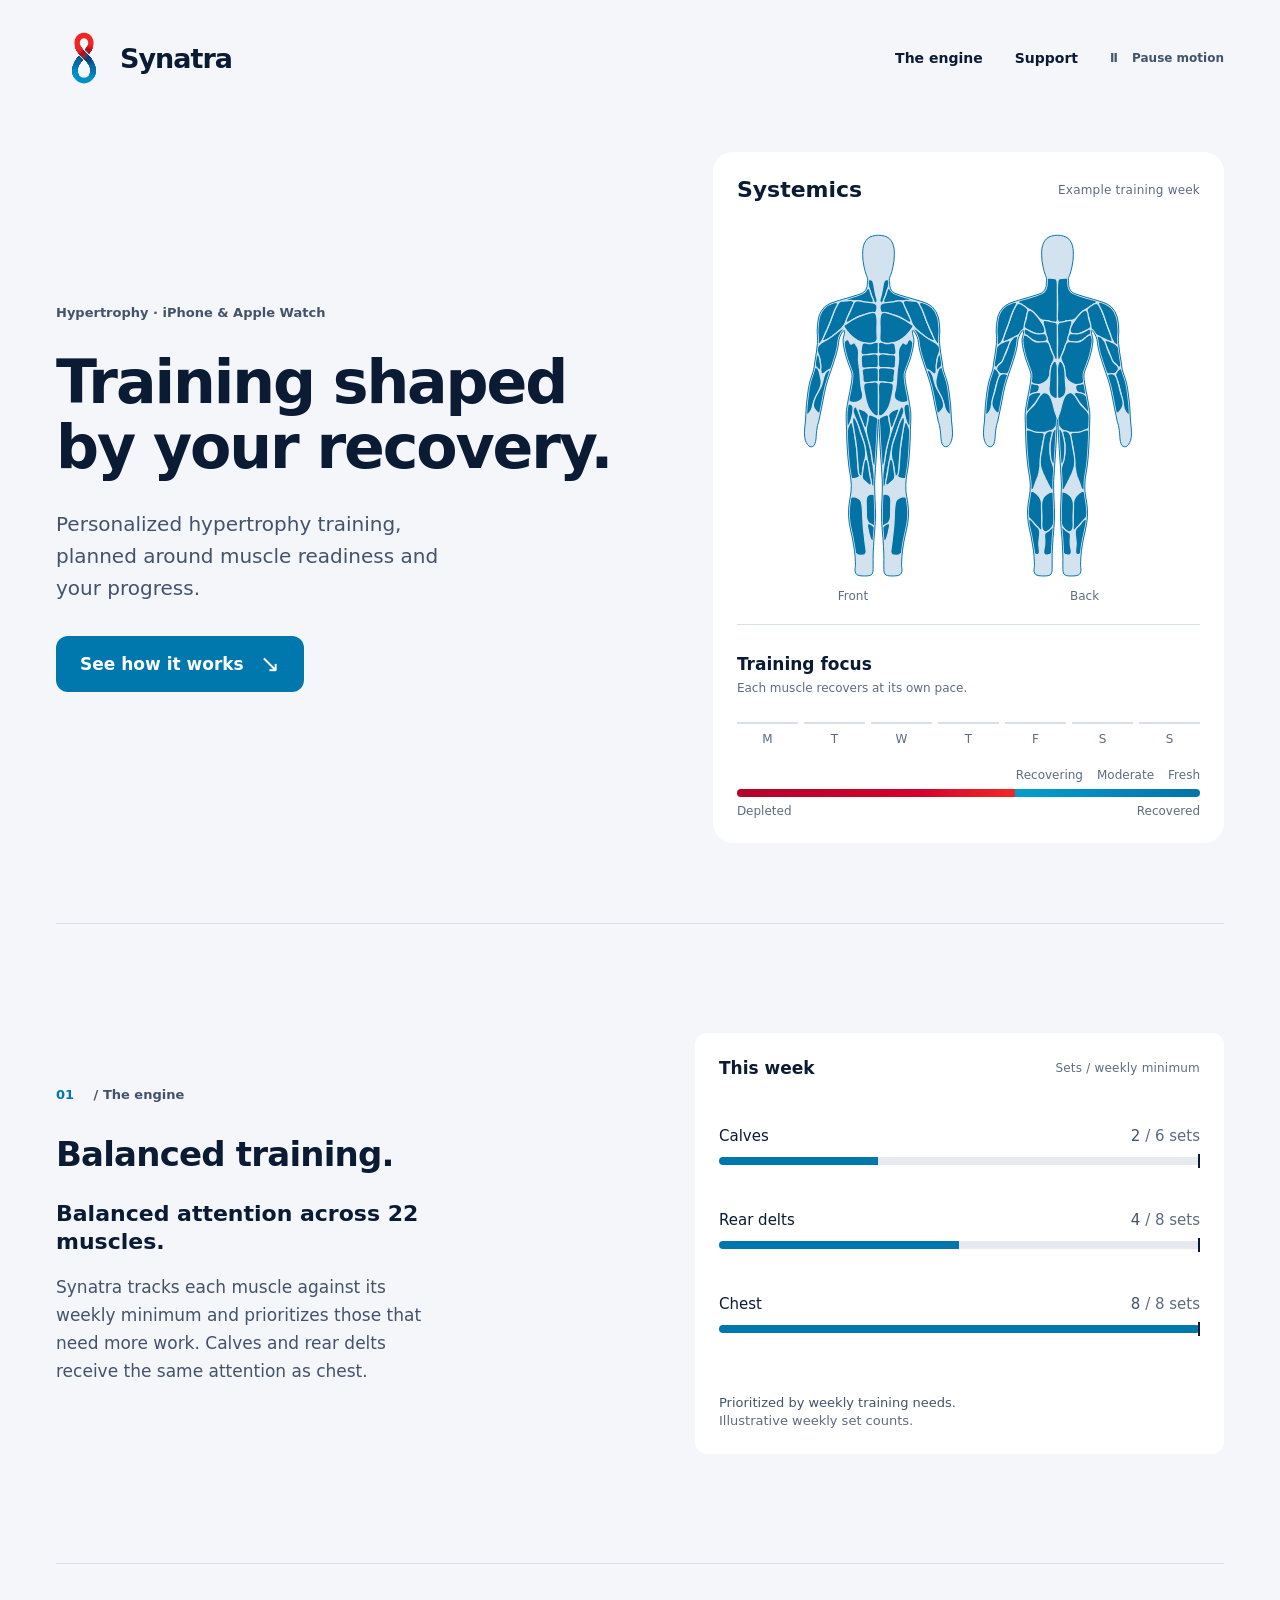
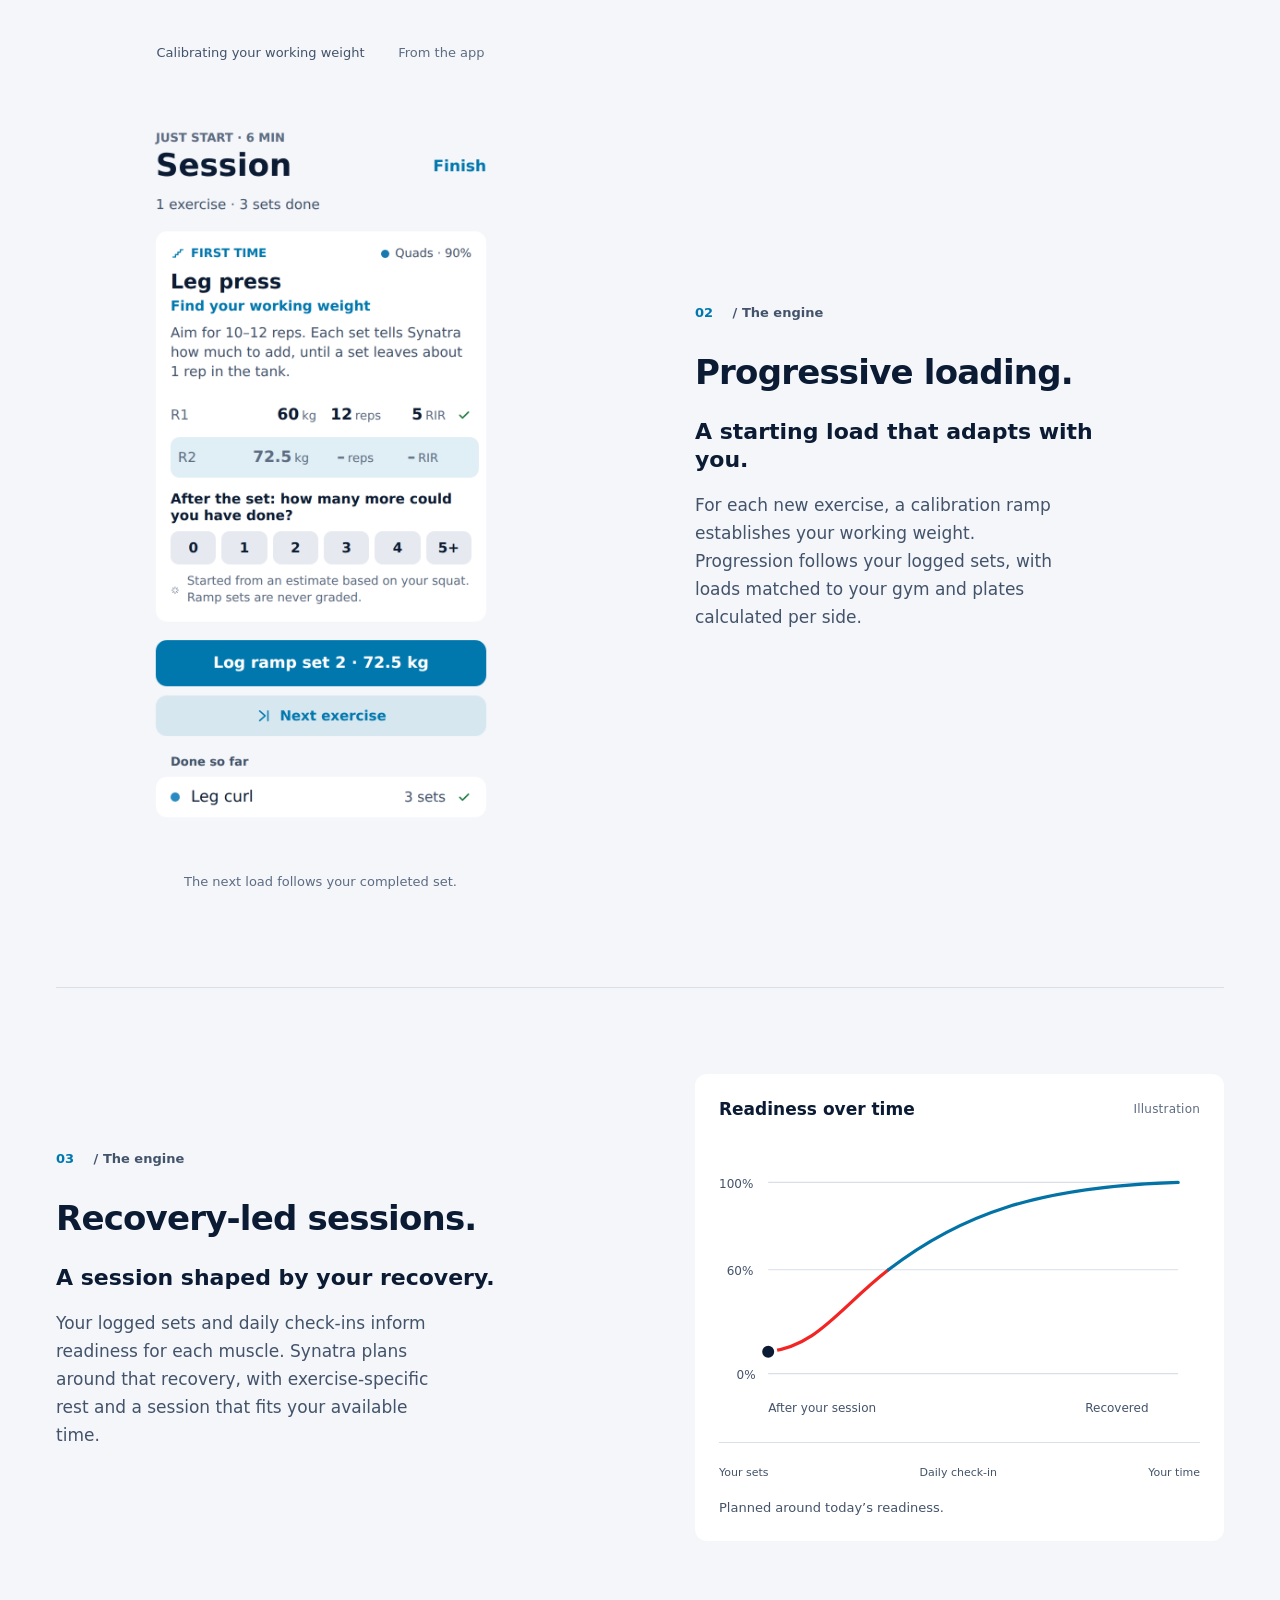
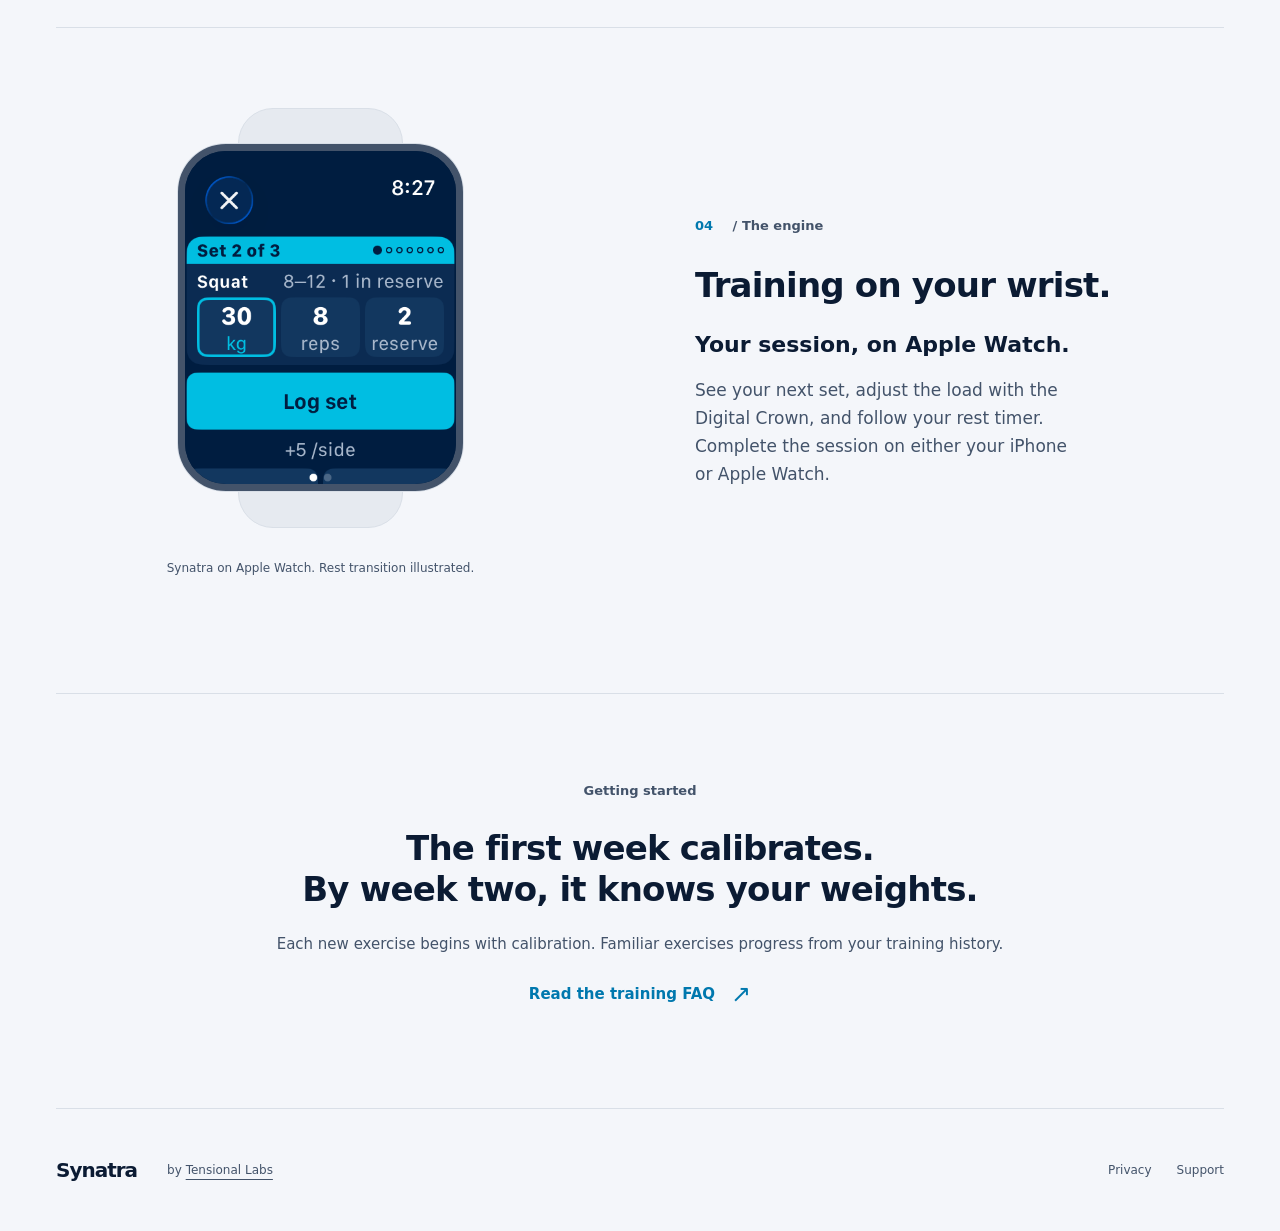
==== commit a557c7d0: "Animate independent muscle regions through training and recovery" ====
--- a/index.html
+++ b/index.html
@@ -1,2 +1,2 @@
 <!doctype html>
-<html lang="en"><head><meta charset="utf-8"><meta name="viewport" content="width=device-width, initial-scale=1"><meta name="color-scheme" content="light dark"><title>Synatra — Every muscle. Loaded right.</title><meta name="description" content="Personalized hypertrophy training, planned around muscle readiness and your progress. Hypertrophy training for iPhone and Apple Watch."><link rel="canonical" href="https://synatra.watch/"><meta property="og:title" content="Synatra — Every muscle. Loaded right."><meta property="og:description" content="Personalized hypertrophy training, planned around muscle readiness and your progress. Hypertrophy training for iPhone and Apple Watch."><meta property="og:type" content="website"><meta property="og:url" content="https://synatra.watch/"><link rel="icon" href="/assets/mark-light.svg" type="image/svg+xml"><link rel="stylesheet" href="/assets/site.css"></head><body><a class="skip" href="#main">Skip to content</a><input class="motion-toggle" type="checkbox" id="pause-motion"><div class="site"><header class="header wrap"><a class="brand" href="/" aria-label="Synatra home"><picture><source srcset="/assets/mark-dark.svg" media="(prefers-color-scheme: dark)"><img src="/assets/mark-light.svg" width="56" height="56" alt=""></picture><span>Synatra</span></a><nav aria-label="Main"><a href="/#engine">The engine</a><a href="/support.html">Support</a><label class="pause-label" for="pause-motion"><span class="play-label">Pause motion</span><span class="resume-label">Resume motion</span></label></nav></header><main id="main"><section class="hero wrap" aria-labelledby="headline"><div class="hero-copy"><p class="eyebrow">Hypertrophy · iPhone &amp; Apple Watch</p><h1 id="headline">Training shaped<br>by your recovery.</h1><p class="lede">Personalized hypertrophy training, planned around muscle readiness and your progress.</p><a class="text-link" href="#engine">See how it works <span aria-hidden="true">↘</span></a></div><figure class="body-panel"><div class="panel-top"><span>Systemics</span><span class="tiny-label">Example training week</span></div><div class="body-pair"><svg xmlns="http://www.w3.org/2000/svg" aria-hidden="true" class="body-figure" viewBox="0 0 200 440"><defs><clipPath id="f-clip"><use href="#f-outline" /></clipPath><clipPath id="f-c0"><use href="#f-0" /></clipPath><clipPath id="f-c1"><use href="#f-1" /></clipPath><clipPath id="f-c2"><use href="#f-2" /></clipPath><clipPath id="f-c3"><use href="#f-3" /></clipPath><clipPath id="f-c4"><use href="#f-4" /></clipPath><clipPath id="f-c5"><use href="#f-5" /></clipPath><clipPath id="f-c6"><use href="#f-6" /></clipPath><clipPath id="f-c7"><use href="#f-7" /></clipPath><clipPath id="f-c8"><use href="#f-8" /></clipPath><clipPath id="f-c9"><use href="#f-9" /></clipPath><clipPath id="f-c10"><use href="#f-10" /></clipPath><clipPath id="f-c11"><use href="#f-11" /></clipPath><clipPath id="f-c12"><use href="#f-12" /></clipPath><clipPath id="f-c13"><use href="#f-13" /></clipPath><clipPath id="f-c14"><use href="#f-14" /></clipPath><clipPath id="f-c15"><use href="#f-15" /></clipPath><clipPath id="f-c16"><use href="#f-16" /></clipPath><clipPath id="f-c17"><use href="#f-17" /></clipPath><clipPath id="f-c18"><use href="#f-18" /></clipPath><clipPath id="f-c19"><use href="#f-19" /></clipPath><clipPath id="f-c20"><use href="#f-20" /></clipPath><clipPath id="f-c21"><use href="#f-21" /></clipPath><clipPath id="f-c22"><use href="#f-22" /></clipPath><clipPath id="f-c23"><use href="#f-23" /></clipPath><clipPath id="f-c24"><use href="#f-24" /></clipPath><path id="f-outline" d="M100 9q-3.9 0-7.5 1a16 16 0 0 0-5.8 3q-2.5 2.3-4 5.4a27 27 0 0 0-2 7q-.5 3.6-.4 7.6A70 70 0 0 0 82 48q.7 3.2 1.5 6 .8 3 1.7 5.2c.5 1.5 1.1 2.3 1.3 3.7s-.2 3-.3 4.7q0 2.7-.4 5.2a11 11 0 0 1-5.6 7.9q-2.6 1.3-6.6 2.5l-8.7 2.7-9.3 2.7q-4.3 1.3-8.2 2.5-4 1.2-7.7 2.7A22.7 22.7 0 0 0 28.5 104a29 29 0 0 0-2.9 7.2 82.5 82.5 0 0 0-1.8 16.8q.2 4.2.5 8 0 3.8-.2 7.5l-.9 8q-.5 4-1.2 8l-1.3 8q-.4 4-1.1 8-1 3.8-2.4 7.6-1.4 4-2.6 8.2-1 4.3-1.8 9.1l-1.3 9.9-1.1 9.8-.6 9.7-.4 8.8-.8 7.3c-.2 2.5-.5 5.4-.5 7.8q-.1 3.7.4 6.9t1.8 5.9 3 4.1a5 5 0 0 0 3.5 1.2q1.8-.2 3.2-1.9 1.3-1.9 1.9-4.8c.4-1.8.5-4.2.7-6.4q.2-3.4.6-6.9l1-6.4c.4-2 1.1-3.3 1.6-5.4l1.5-7.3 1.9-8.8 1.9-9.8 1.9-9.9 2.1-9.1 2.3-7.5 2.2-6.6 2.8-8.1 2.8-8.5 2.6-8.4q1.1-4.5 2-9c.5-2.9.6-6.1 1.2-8.7s1.9-5 2.7-6.7q1.4-2.4 2.4-3.4c.6-.7 1.2-1.3 1.5-.8q.5.9.2 3.5c-.3 1.8-1.6 4.6-1.8 7.1q-.1 3.8.6 8 .7 4.4 1.9 9 1 4.5 2.5 9l3.3 9c1 2.8 2.3 5.5 2.7 8s.1 4.7-.1 7q-.3 3.4-1 7l-1.5 8-1.6 8-1.4 8-1.2 7.5c-.3 2.5-.4 4.7-.4 7.5l.2 9 .4 8 .1 7.5.3 8.5.6 10a407 407 0 0 0 2 21l1.3 8q.7 3.6 1 7a55 55 0 0 1 .2 14q-.4 3.4-1 7l-1.3 8-.8 8a107 107 0 0 0 .8 16l1.7 9 2 9 2.9 17 .7 7 .3 6 .2 5c-.1 1.8-.6 3.9-.6 5.5q0 2.5.9 4.3t2.9 2.6q2.2.8 5.2.8c1.9.1 4.4.2 6.2 0a13 13 0 0 0 4.5-1 5 5 0 0 0 2.2-2.8q.6-1.9.6-4.4l.1-5-.1-7 .1-8 .4-8 .6-10 .9-10 .7-10a135 135 0 0 0 .1-19l-.4-10-.4-10-.1-9q0-4.4.4-9l.6-10 .8-12 .9-13 .7-13 .6-12c.2-3.8.5-11 .8-11s.6 7.2.8 11l.6 12 .7 13 .9 13 .8 12 .6 10q.3 4.6.4 9l-.1 9-.4 10-.4 10a340 340 0 0 0 .1 19l.7 10 .9 10 .6 10a252 252 0 0 1 .5 16l-.1 7 .1 5q0 2.5.6 4.4a5 5 0 0 0 2.2 2.8q1.7.8 4.5 1c1.8.2 4.3.1 6.2 0q3 0 5.2-.8a6 6 0 0 0 2.9-2.6q.8-1.8.9-4.3c0-1.6-.5-3.7-.6-5.5l.2-5 .3-6 .7-7a142 142 0 0 1 2.9-17l2-9 1.7-9a75 75 0 0 0 .8-16l-.8-8-1.3-8q-.6-3.6-1-7a82 82 0 0 1 .2-14q.3-3.4 1-7l1.3-8 1.2-10 .8-11 .6-10 .3-8.5.1-7.5.4-8 .2-9c0-2.8-.1-5-.4-7.5l-1.2-7.5-1.4-8-1.6-8-1.5-8q-.7-3.6-1-7c-.2-2.3-.5-4.5-.1-7s1.7-5.2 2.7-8l3.3-9q1.5-4.5 2.5-9 1.2-4.6 1.9-9 .8-4.2.6-8c-.2-2.5-1.5-5.3-1.8-7.1q-.4-2.6.2-3.5c.3-.5.9.1 1.5.8q1 1 2.4 3.4c.8 1.7 2 4.2 2.7 6.7.6 2.6.7 5.8 1.2 8.7q.9 4.5 2 9l2.6 8.4 2.8 8.5 2.8 8.1 2.2 6.6 2.3 7.5 2.1 9.1 1.9 9.9 1.9 9.8 1.9 8.8 1.5 7.3c.5 2.1 1.2 3.4 1.6 5.4l1 6.4q.4 3.4.6 6.9c.2 2.2.3 4.6.7 6.4q.6 3 1.9 4.8a5 5 0 0 0 3.2 1.9 5 5 0 0 0 3.5-1.2q1.7-1.4 3-4.1 1.2-2.6 1.8-5.9.6-3.2.4-6.9c0-2.4-.3-5.3-.5-7.8l-.8-7.3-.4-8.8-.6-9.7-1.1-9.8-1.3-9.9q-.7-4.8-1.8-9.1t-2.6-8.2q-1.4-3.8-2.4-7.6-.7-4-1.1-8l-1.3-8q-.7-4-1.2-8l-.9-8q-.2-3.7-.2-7.5.3-3.8.5-8a83 83 0 0 0-1.8-16.8 29 29 0 0 0-7.6-13.2q-3-2.5-6.5-4.2-3.6-1.5-7.6-2.7l-8.3-2.5-9.3-2.7-8.7-2.7q-4-1.2-6.6-2.5-2.6-1.5-3.8-3.5-1.4-2-1.8-4.4t-.4-5.2c-.1-1.7-.5-3.3-.3-4.7s.8-2.2 1.3-3.7q1-2.2 1.7-5.2.8-2.8 1.5-6a68 68 0 0 0 1.7-15q.1-4-.4-7.6a27 27 0 0 0-2-7q-1.5-3.2-4-5.4a16 16 0 0 0-5.8-3q-3.6-1-7.5-1" /><path id="f-0" d="M97.9 91.7q.5-1.1.3-2.7-.2-1.5-.8-3l-.8-2.8-.6-2.8-.5-2.7-.5-2.8-.5-2.8-.6-2.9q-.2-1.4-.8-2.7t-1.7-2c-.7-.4-2.1-.5-2.8-.4q-1.2.2-1.7 1.1a5 5 0 0 0-.3 2.5q.2 1.4.6 3l.8 3 .8 2.7.9 2.6.8 2.5.9 2.5.9 2.8 1.2 3q.6 1.5 1.4 2.5t1.6.9q.8-.3 1.4-1.5" /><path id="f-1" d="M93.8 91.3c.2-.6-.1-1.8-.4-2.6q-.4-1.2-1.1-2.5-.7-1.2-1.2-2.5l-.8-2.9-.8-2.9q-.4-1.5-1.1-2.3-.7-1-1.6-1-1 .1-1.9 1.2t-1.8 2.3l-2.2 2q-1 .8-2.3 1.4a26 26 0 0 1-7.7 2.6l-2.9.7a23 23 0 0 0-5.2 1.9q-1.2.6-1.9 1.4-.4.8.3 1.4 1 .5 2.5.8t3.1.2l3.2-.1h2.9l2.7.2 2.7.3 2.8.5 3 .6 2.9.5 2.8.3q1.4 0 2.5-.3 1.1-.4 1.5-1.2" /><path id="f-2" d="m33.9 139.6 2.3-.9 2.4-1.4 2.4-1.6 2.4-1.9 2.4-1.8 2.3-1.8 2.1-1.9 2.1-1.8 1.8-2 1.8-2.1 1.5-2.2 1.3-2.5 1.2-2.5 1.1-2.7 1-2.6 1-2.6 1.1-2.5 1.2-2.3 1.2-2.4 1.3-2.6q.7-1.4 1.3-2.7.4-1.4.2-2.5-.3-1-1.2-1.6t-2.2-.7q-1.4-.1-3 .1l-3.2.4-3.2.3q-1.5 0-2.8.1-1.2.3-2.2 1-1 .9-1.8 2.1l-1.5 2.3-1.2 2.5-1.2 2.4-1 2.6-.9 2.5-1 2.6-.9 2.6-1 2.6-1.1 2.6-1 2.6-1.1 2.5-1 2.5-1.1 2.4-1 2.4-1.2 2.5-1.4 2.8q-.9 1.5-1.5 2.8t-.3 2.2q.4.7 1.5.6 1 0 2.1-.4" /><path id="f-3" d="M27.3 143.4a23 23 0 0 0 3.2-5l1.2-2.6 1-2.4 1-2.5 1.1-2.4L36 126l1.1-2.5 1.1-2.6 1.1-2.5 1-2.6 1-2.6.9-2.6 1-2.5.9-2.5 1-2.5 1.1-2.5 1.4-2.7c.5-.9 1.4-2.2 1.6-3q.3-1.2-.4-1.8c-.5-.4-1.6-.5-2.4-.6q-1.2-.1-2.6.1t-2.6.6a24 24 0 0 0-7 4l-2 2-1.9 2.1q-.9 1.1-1.6 2.4l-1.4 2.6-1.1 2.6-.9 2.7-.6 2.7q-.2 1.4-.3 2.8l-.2 2.8-.1 2.8-.1 2.8v2.8l-.1 2.9v2.9l.1 3.2.3 3.3.5 2.7q.4 1 1 1.1.7 0 1.5-1" /><path id="f-4" d="M63.2 116.9q1.2-.4 2.4-1.2l2.5-1.6 2.5-1.7q1.2-.8 2.6-1.5l2.5-1.1 2.5-.9 2.5-.7a37 37 0 0 0 5.3-1.7l2.9-.7 3-.3q1.6 0 2.8-.2 1.3-.3 2.1-1.1.7-.9 1-2.4.4-1.7.4-3.4a6 6 0 0 0-.6-2.8 4 4 0 0 0-1.8-1.7q-1.1-.6-2.5-.8l-2.7-.5-2.8-.3-2.9-.3-2.9-.3-3-.5-3-.6q-1.5-.2-2.8-.2-1.2.1-2.2.8-.9.8-1.6 2-.7 1.3-1.2 2.7l-1.1 2.6-1 2.5-1.1 2.5-1.1 2.5-1.3 2.5-1.3 2.6-1.2 2.8q-.6 1.5-.4 2.4.4.7 1.4.9a4 4 0 0 0 2.1-.3" /><path id="f-5" d="M92.9 143.1q1.5-.3 2.7-.9t1.9-1.5q.6-1 .8-2.3t.1-2.8l-.2-3.2-.1-3.1v-6.1l.1-3 .1-2.9-.1-2.9-.2-2.9-.5-2.8q-.3-1.3-.9-2.3t-1.7-1.3-2.4-.3-3 .6l-3.1 1-2.9.9-2.7.9-2.5.9-2.5.9-2.3 1-2.4 1.2-2.5 1.3-2.5 1.5-2.5 1.6-2.4 1.6-2.3 1.6q-1.2.7-1.8 1.6-.2 1 .3 2.1.6 1 1.7 2.3l1.8 2.3 1.9 2.3 2 2.2 2 2 2.2 1.8 2.3 1.6 2.4 1.5 2.4 1.2a20 20 0 0 0 5.3 1.8l2.7.6 2.9.3h2.9q1.6 0 3-.3" /><path id="f-6" d="m32.2 180.6 2.6-2 2.7-1.8 2.5-1.1q1-.7 1.7-1.6.7-1.2 1-2.5l.9-2.6 1-2.6 1-2.6.9-2.6.9-2.7.7-2.7.6-2.7.5-2.8.3-2.7.4-2.8.5-2.8.6-2.7.8-2.7q.5-1.3 1.2-2.6l1.4-2.6 1.2-2.4.7-2.4q.1-1.2-.4-1.7-.7-.2-1.8.6l-2.5 1.8-2.4 1.8-2.3 1.9-2.2 1.7-2.2 1.7-2.3 1.6-2.3 1.5-2.5 1.5-2.4 1.4-2.4 1.5q-1.3.7-2.4 1.6l-2.1 1.8-1.8 2q-.8 1-1 2.4 0 1.3.4 2.7t1 2.8l.9 2.7.8 2.7.7 2.7.4 2.6.3 2.7.2 2.9.1 3.2.3 3.3q.1 1.4.5 2.4t1.3 1.1q.8 0 2-.9" /><path id="f-7" d="M27.9 175.1q.5-1.4.5-3l-.3-3q-.2-1.4-.6-2.8l-.4-3q-.2-1.5-.6-2.9-.5-1.5-1.3-2.4t-1.7-.8q-.7.3-1.3 1.6c-.4.8-.6 2.1-.8 3.1L21 165q-.2 1.4-.1 2.7t.5 2.6 1.3 2.6q.8 1.5 1.9 2.5c.7.6 1.5 1.3 2.1 1.2q.7-.3 1.2-1.5" /><path id="f-8" d="M13 230.7a16 16 0 0 0 3.6-5l1-2.7.7-2.5.7-2.6.9-2.6 1-2.5 1.1-2.6 1.2-2.5 1.2-2.6 1.2-2.4 1.2-2.5.9-2.5.8-2.6q.3-1.3.3-2.6v-2.8l-.5-2.8-.6-3-.6-2.9-.7-2.7-1.1-2.6a6 6 0 0 0-1.9-2q-1.1-.6-2.1-.4-.9.4-1.4 1.5-.6 1-1.1 2.4l-.8 2.7-.7 2.9-.8 2.7-.8 2.7-.8 2.6-.7 2.6-.7 2.7-.5 2.7-.5 2.8-.3 2.9-.4 2.9-.2 2.9-.3 2.8-.4 2.8-.4 2.8-.3 2.8q-.2 1.4-.3 3v3.3q.1 1.6.4 2.6t1 1.2q.8 0 1.7-.9" /><path id="f-9" d="M28.1 229q.5-1.1.8-2.7l.6-3.1.5-2.9.5-2.7.6-2.7.5-2.8.6-2.8.5-2.9.6-2.9.6-2.8.6-2.7.7-2.7.7-2.6.8-2.7.9-2.7 1.1-2.8 1.1-2.9q.5-1.4.6-2.6a3 3 0 0 0-.7-2 2 2 0 0 0-1.9-.5q-1.1.4-2.1 1.6l-1.7 2.3q-.7 1.2-1.2 2.6t-.9 2.8l-.7 2.8-.7 2.7-.8 2.7-.9 2.6-1.2 2.5-1.3 2.4L25 204l-1.4 2.5-1.4 2.6-1.2 2.7a28 28 0 0 0-1.7 5.2l-.3 2.6q0 1.2.2 2.4t1 2.4a20 20 0 0 0 4.2 4.8q1.3 1 2.2 1t1.5-1.2" /><path id="f-10" d="M73.3 216.2a14 14 0 0 0 5.2-2.9 7 7 0 0 0 1.4-2.1q.4-1.2.5-2.4t-.1-2.6l-.6-2.8-.7-2.8-.5-2.9-.4-2.9-.3-2.9-.2-2.8-.2-2.9-.2-2.9-.2-2.9-.2-2.9-.4-2.9-.4-2.8-.4-2.9-.3-2.9-.2-2.9.1-3 .1-3v-2.9l-.3-2.7-.7-2.5q-.5-1.2-1.3-2.3l-1.5-2.5q-.7-1.2-1.6-1.7-.9-.1-1.9.5c-.7.3-1.5 1.2-2 1.3q-.7.1-1.3-1c-.4-.6-.7-2.1-1.1-2.9q-.7-1.2-1.6-1.6-1-.2-2.1.3-1 .6-1.8 1.7-.8 1-1.1 2.4t-.4 2.7l.1 2.7.6 2.8.7 2.8.8 2.7.9 2.7.9 2.6.9 2.6.9 2.6.9 2.6.9 2.6.9 2.7.7 2.7.7 2.7a27 27 0 0 1 .7 5.6l-.1 2.8-.4 2.9-.6 2.8-.7 2.9-.7 2.8-.6 2.8-.5 2.7-.4 2.8-.3 2.7q-.1 1.5.2 2.6.6 1.1 1.8 1.8 1.1.6 2.5.8a14 14 0 0 0 5.9-.5" /><path id="f-11" d="M83.1 157.8q1.3-.1 2.8-.5l3.1-.6q1.5 0 3.1.1l3.1.2q1.5 0 2.6-.4a4 4 0 0 0 1.8-1.6q.5-1 .6-2.6 0-1.5-.2-3.2l.1-3.4q.1-1.6-.2-2.8-.7-1-1.9-1.2t-2.5.2q-1.4.4-2.7 1t-2.9.7-3.1-.2q-1.6-.4-3.1-.7-1.4-.2-2.5.1-1 .5-1.5 1.5-.5 1.1-.7 2.7l-.4 3.2q-.3 1.6-.4 3.1-.1 1.6.4 2.7a4 4 0 0 0 1.9 1.5q1.2.4 2.6.2" /><path id="f-12" d="M84.1 174.4q1.3-.1 2.7-.4l3-.4h6.4q1.4 0 2.4-.5.8-.6 1.2-1.7t.3-2.8l-.1-3.4.2-3.3c0-1 .3-1.9 0-2.7q-.5-1.2-1.6-1.9t-2.7-.8h-2.7l-2.8.4-3.1.3-3.2.1q-1.6 0-2.9.3t-2 1.2q-.6.9-.7 2.2v3l.3 3.2.1 3q0 1.4.6 2.5.7 1 2 1.5 1.2.3 2.6.2" /><path id="f-13" d="m86.1 192.3 2.9-.3 3.1-.4 3.1-.1q1.6 0 2.7-.2t1.8-1.1.5-2.6l-.2-3.4v-2.9l.2-3.1q0-1.6-.3-2.8-.6-1-1.8-1.5t-2.7-.4l-2.9-.1-3 .2-3 .3-3 .4q-1.4.3-2.3.8-1 .6-1.4 1.6-.2 1.1 0 2.6l.5 3.1q.4 1.7.4 3.3c.1 1-.2 2.1-.1 2.9q.1 1.3.8 2.2a5 5 0 0 0 2.1 1.3q1.2.3 2.6.2" /><path id="f-14" d="M99.9 232.3c.3-.6.3-1.8.3-2.8l-.2-3.3v-12l-.1-3v-3l.1-3 .1-3.1.1-3-.1-3q-.1-1.4-.7-2.7-.4-1.1-1.4-1.8-1-.5-2.6-.4-1.4.1-3.1.4l-3.5.2q-1.7 0-3.1.2t-2.4.7-1.4 1.6q-.4 1-.4 2.3a30 30 0 0 0 .7 6l.6 3 .6 2.9.5 2.7.6 2.7.7 2.6.8 2.5.9 2.6q.4 1.3 1.2 2.5.6 1.3 1.5 2.5l1.9 2.5 2.2 2.2q1.2 1 2.3 1.6 1.2.6 2.2.5 1.2-.1 1.7-1.1" /><path id="f-15" d="M63.2 245.3q.8-1 1.4-2.7l1.8-5.7.6-2.6.6-2.7.6-3q.3-1.5.4-3 0-1.6-.2-3t-1-2.4a5 5 0 0 0-2.2-1.4c-.8-.2-2.1-.2-2.8.2q-1 .8-1.5 2.1t-.5 2.8l-.2 3.1-.1 3-.2 2.9-.2 2.9v3.1q0 1.7.3 3.4.3 1.8.7 2.9.5 1.2 1.1 1.3.6 0 1.4-1.2" /><path id="f-16" d="M85.6 246.6q.6-1.2.7-2.7v-3l.6-3.1.6-2.9q.2-1.4-.1-2.6t-1.2-2.2q-.8-1-2.1-1.9-1.2-.9-2.5-1.5l-2.8-1.1q-1.5-.5-2.6-.8-1.2-.1-1.6.5c-.2.5.1 1.7.3 2.6l1 3.1 1 2.7 1 2.5 1 2.4 1 2.6 1 3c.4.9.7 2.1 1.2 2.7q.7 1 1.6 1.1c.6-.1 1.5-.7 1.9-1.4" /><path id="f-17" d="M94.6 320.9q.4-1.2.7-2.8t.3-3.1l-.1-3-.4-2.9-.4-2.8-.4-2.9-.3-2.9-.4-2.8-.3-2.9-.4-2.8-.4-2.8-.4-2.8-.4-2.8-.5-2.8-.5-2.8-.5-2.7-.5-2.8-.7-2.7-.6-2.8-.7-2.7-.8-2.7-.8-2.7-.9-2.7-.9-2.7-.9-2.6-.9-2.6-.9-2.6-.9-2.4-1-2.5-.9-2.5-1-2.5-1-2.7-1-3-1.2-3-1.2-2.7q-.6-1.1-1.2-1.8t-1.4-.5q-.7.1-1.3 1a8 8 0 0 0-1 5.1q.3 1.4.8 2.8l1.1 2.9 1.1 2.7 1 2.6.9 2.5.9 2.6 1 2.5.9 2.6.9 2.6.9 2.6.9 2.6.9 2.7.8 2.7.8 2.7.7 2.7.7 2.7.6 2.7.6 2.8.6 2.8.5 2.7.5 2.8.4 2.8.5 2.8.5 2.8.5 2.8.5 2.8.5 2.7.5 2.8.5 2.8.4 2.8.8 5.7.7 3c.3.9.6 2.1 1 2.7q.6 1 1.2 1.1.6 0 1-1.2" /><path id="f-18" d="M96.1 294.4q.4-1 .7-2.6t.3-3.3l.3-3.2.2-2.9.1-2.8.2-2.8.1-2.8.2-2.9.1-2.9.2-3 .1-2.9.2-3 .2-2.9.2-3 .1-2.9.2-2.9.1-2.9.1-2.9v-2.7q0-1.2-.7-2.3a7 7 0 0 0-2-1.7q-1.2-.8-2.8-1.5-1.5-.8-2.9-1.2t-2.3-.1q-.9.4-1.3 1.4t-.5 2.4l-.3 3q-.2 1.4-.6 2.9l-.7 2.9-.6 2.8-.1 2.7a24 24 0 0 0 .5 5.4l.5 2.6.7 2.7.8 2.7.7 2.7.7 2.7.7 2.7.6 2.8.6 2.7.4 2.8.4 2.7.4 2.8.4 2.9.4 3.1q.4 1.5 1 2.6.7 1 1.4 1.2.6-.1 1-1.1" /><path id="f-19" d="M70 311.3q1.6-.2 3-.7t2.3-.9q.7-.6 1-1.7.2-1-.1-2.3l-.6-2.9-.7-2.9-.4-3-.3-2.9-.2-3-.1-2.9-.1-2.8-.1-2.9-.2-2.8-.2-2.9-.4-2.8-.4-2.8-.4-2.8-.5-2.9-.4-2.8-.4-2.9-.3-2.9-.4-2.8-.4-2.8-.6-2.7-.6-2.7-.9-2.4c-.3-.7-.6-1.7-1-2q-.7-.4-1.5.4c-.5.5-1 1.8-1.5 2.7l-1.3 2.9q-.5 1.4-.8 2.7l-.6 2.6-.4 2.7-.1 2.8v2.9l.1 3 .2 2.9.3 3 .2 3 .2 3 .2 2.9.1 2.9.2 2.8.2 2.9.3 2.8.3 2.8.4 2.8.5 2.8.5 2.9.3 2.9q0 1.6.3 3t.8 2.4 1.7 1.3 2.8.1" /><path id="f-20" d="M79.6 307.4q.3-1 .4-2.5l.3-3.3.4-3.3.6-2.8.7-2.7.8-2.6.5-2.6.4-2.7.3-2.8v-2.8l-.1-2.8-.3-2.8-.5-2.7-.6-2.7-.8-2.7-.9-2.6-.9-2.7-1-2.6-.9-2.6-.9-2.7-.8-2.7-.9-2.7-.8-2.6-1-2.6-1.1-2.5-1.4-2.4c-.5-.7-.9-1.6-1.4-1.8q-.8-.3-1.3.5a8 8 0 0 0-.7 2.7q-.1 1.5.1 3.2l.5 3.1.5 2.9.5 2.7.4 2.7.5 2.8.5 2.8.5 2.8.4 2.8.4 2.9.4 2.8.3 2.9.3 2.9.3 2.9.2 2.9.2 2.9.2 2.9.2 2.9.3 2.9.2 2.9.2 2.9.2 3.1q0 1.5.4 2.9.5 1.5 1.3 2.5t1.8 1.1q.7 0 1.1-1" /><path id="f-21" d="M90.9 318q.3-1.2.2-2.7l-.6-3-.7-2.9-.5-2.8-.5-2.8-.4-2.7-.4-2.8-.4-2.9-.5-3q-.3-1.7-.7-3.1-.4-1.3-1.1-1.9-.9-.4-1.7.3t-1.3 2.1l-.7 3.1-.3 2.9-.4 2.8-.4 2.9-.5 3-.3 2.9q0 1.4.2 2.7.2 1.2.9 2.2.8 1 2 1.9l2.4 2.2 2.5 2.2q1.2.8 2 .7t1.2-1.3" /><path id="f-22" d="M84.4 403.8q.4-1 .3-2.4l-.3-2.8-.4-3-.4-2.9-.4-2.9-.3-2.9-.3-2.9-.4-2.9-.3-2.9-.3-2.9-.3-2.8-.3-2.9-.2-2.9-.1-3-.2-3-.1-3-.1-3-.1-2.9-.2-3-.7-5.7q-.2-1.4-.6-2.7t-1.1-2.4a7 7 0 0 0-2-1.8l-2.6-1.4q-1.5-.6-2.9-.8t-2.6-.1a4 4 0 0 0-2.1.9q-.7.8-1.2 2t-.6 2.7l-.2 3.1-.1 3.1-.2 3.1-.2 2.9-.1 2.9v2.9l.1 2.9.3 2.8.4 2.9.5 2.8.5 2.9.6 2.8.6 2.8.7 2.8.6 2.7.6 2.8.6 2.8.5 2.8.3 2.8.3 2.9q0 1.4.3 2.8l.7 2.6q.6 1.2 1.4 2.1a8 8 0 0 0 2.4 1.4q1.5.5 3.2.7t3.2-.1q1.5-.2 2.5-.9a4 4 0 0 0 1.3-1.8" /><path id="f-23" d="M95.6 368.7q.4-1 .7-2.4t.2-3.1v-3.3l-.1-3.1-.1-2.8-.1-2.8v-8.7l-.1-3.1-.2-3-.4-2.7q-.3-1.3-1-2.1t-2.1-1a8 8 0 0 0-5.7 1.8q-1 .9-1.4 2l-.6 2.6-.1 2.9.1 3.1.1 3v3l.1 3v5.7l.3 2.7q.3 1.4.8 2.7t1.5 2.5q1 1.4 2.2 2.4t2.4 1.5 2.1.4q.8-.2 1.4-1.2" /><path id="f-24" d="M94.4 387.2q.4-1.2.4-2.7v-3l.5-3q.4-1.5.4-2.9t-.3-2.4q-.3-1.2-1.1-2.2a10 10 0 0 0-2.1-1.9q-1.3-.9-2.6-1.5t-2.3-.6q-1 .2-1.1 1.3c-.1.7.1 2 .2 3q.2 1.5.6 2.9l.5 2.7.6 2.5.7 2.6q.3 1.4.8 2.8c.3.9.8 2.1 1.3 2.7q.8 1 1.7 1.1 1-.2 1.8-1.4" /></defs><use class="silhouette" href="#f-outline" /><g clip-path="url(#f-clip)"><g id="f-m0" class="muscle group-0"><g id="f-m0-shape"><use class="muscle-base" href="#f-0" /><use class="muscle-edge" clip-path="url(#f-c0)" href="#f-0" /><use class="muscle-line" href="#f-0" /></g><use href="#f-m0-shape" transform="matrix(-1 0 0 1 200 0)" /></g><g id="f-m1" class="muscle group-1"><g id="f-m1-shape"><use class="muscle-base" href="#f-1" /><use class="muscle-edge" clip-path="url(#f-c1)" href="#f-1" /><use class="muscle-line" href="#f-1" /></g><use href="#f-m1-shape" transform="matrix(-1 0 0 1 200 0)" /></g><g id="f-m2" class="muscle group-0"><g id="f-m2-shape"><use class="muscle-base" href="#f-2" /><use class="muscle-edge" clip-path="url(#f-c2)" href="#f-2" /><use class="muscle-line" href="#f-2" /></g><use href="#f-m2-shape" transform="matrix(-1 0 0 1 200 0)" /></g><g id="f-m3" class="muscle group-0"><g id="f-m3-shape"><use class="muscle-base" href="#f-3" /><use class="muscle-edge" clip-path="url(#f-c3)" href="#f-3" /><use class="muscle-line" href="#f-3" /></g><use href="#f-m3-shape" transform="matrix(-1 0 0 1 200 0)" /></g><g id="f-m4" class="muscle group-0"><g id="f-m4-shape"><use class="muscle-base" href="#f-4" /><use class="muscle-edge" clip-path="url(#f-c4)" href="#f-4" /><use class="muscle-line" href="#f-4" /></g><use href="#f-m4-shape" transform="matrix(-1 0 0 1 200 0)" /></g><g id="f-m5" class="muscle group-0"><g id="f-m5-shape"><use class="muscle-base" href="#f-5" /><use class="muscle-edge" clip-path="url(#f-c5)" href="#f-5" /><use class="muscle-line" href="#f-5" /></g><use href="#f-m5-shape" transform="matrix(-1 0 0 1 200 0)" /></g><g id="f-m6" class="muscle group-0"><g id="f-m6-shape"><use class="muscle-base" href="#f-6" /><use class="muscle-edge" clip-path="url(#f-c6)" href="#f-6" /><use class="muscle-line" href="#f-6" /></g><use href="#f-m6-shape" transform="matrix(-1 0 0 1 200 0)" /></g><g id="f-m7" class="muscle group-0"><g id="f-m7-shape"><use class="muscle-base" href="#f-7" /><use class="muscle-edge" clip-path="url(#f-c7)" href="#f-7" /><use class="muscle-line" href="#f-7" /></g><use href="#f-m7-shape" transform="matrix(-1 0 0 1 200 0)" /></g><g id="f-m8" class="muscle group-0"><g id="f-m8-shape"><use class="muscle-base" href="#f-8" /><use class="muscle-edge" clip-path="url(#f-c8)" href="#f-8" /><use class="muscle-line" href="#f-8" /></g><use href="#f-m8-shape" transform="matrix(-1 0 0 1 200 0)" /></g><g id="f-m9" class="muscle group-0"><g id="f-m9-shape"><use class="muscle-base" href="#f-9" /><use class="muscle-edge" clip-path="url(#f-c9)" href="#f-9" /><use class="muscle-line" href="#f-9" /></g><use href="#f-m9-shape" transform="matrix(-1 0 0 1 200 0)" /></g><g id="f-m10" class="muscle group-1"><g id="f-m10-shape"><use class="muscle-base" href="#f-10" /><use class="muscle-edge" clip-path="url(#f-c10)" href="#f-10" /><use class="muscle-line" href="#f-10" /></g><use href="#f-m10-shape" transform="matrix(-1 0 0 1 200 0)" /></g><g id="f-m11" class="muscle group-1"><g id="f-m11-shape"><use class="muscle-base" href="#f-11" /><use class="muscle-edge" clip-path="url(#f-c11)" href="#f-11" /><use class="muscle-line" href="#f-11" /></g><use href="#f-m11-shape" transform="matrix(-1 0 0 1 200 0)" /></g><g id="f-m12" class="muscle group-1"><g id="f-m12-shape"><use class="muscle-base" href="#f-12" /><use class="muscle-edge" clip-path="url(#f-c12)" href="#f-12" /><use class="muscle-line" href="#f-12" /></g><use href="#f-m12-shape" transform="matrix(-1 0 0 1 200 0)" /></g><g id="f-m13" class="muscle group-1"><g id="f-m13-shape"><use class="muscle-base" href="#f-13" /><use class="muscle-edge" clip-path="url(#f-c13)" href="#f-13" /><use class="muscle-line" href="#f-13" /></g><use href="#f-m13-shape" transform="matrix(-1 0 0 1 200 0)" /></g><g id="f-m14" class="muscle group-1"><g id="f-m14-shape"><use class="muscle-base" href="#f-14" /><use class="muscle-edge" clip-path="url(#f-c14)" href="#f-14" /><use class="muscle-line" href="#f-14" /></g><use href="#f-m14-shape" transform="matrix(-1 0 0 1 200 0)" /></g><g id="f-m15" class="muscle group-2"><g id="f-m15-shape"><use class="muscle-base" href="#f-15" /><use class="muscle-edge" clip-path="url(#f-c15)" href="#f-15" /><use class="muscle-line" href="#f-15" /></g><use href="#f-m15-shape" transform="matrix(-1 0 0 1 200 0)" /></g><g id="f-m16" class="muscle group-2"><g id="f-m16-shape"><use class="muscle-base" href="#f-16" /><use class="muscle-edge" clip-path="url(#f-c16)" href="#f-16" /><use class="muscle-line" href="#f-16" /></g><use href="#f-m16-shape" transform="matrix(-1 0 0 1 200 0)" /></g><g id="f-m17" class="muscle group-2"><g id="f-m17-shape"><use class="muscle-base" href="#f-17" /><use class="muscle-edge" clip-path="url(#f-c17)" href="#f-17" /><use class="muscle-line" href="#f-17" /></g><use href="#f-m17-shape" transform="matrix(-1 0 0 1 200 0)" /></g><g id="f-m18" class="muscle group-2"><g id="f-m18-shape"><use class="muscle-base" href="#f-18" /><use class="muscle-edge" clip-path="url(#f-c18)" href="#f-18" /><use class="muscle-line" href="#f-18" /></g><use href="#f-m18-shape" transform="matrix(-1 0 0 1 200 0)" /></g><g id="f-m19" class="muscle group-2"><g id="f-m19-shape"><use class="muscle-base" href="#f-19" /><use class="muscle-edge" clip-path="url(#f-c19)" href="#f-19" /><use class="muscle-line" href="#f-19" /></g><use href="#f-m19-shape" transform="matrix(-1 0 0 1 200 0)" /></g><g id="f-m20" class="muscle group-2"><g id="f-m20-shape"><use class="muscle-base" href="#f-20" /><use class="muscle-edge" clip-path="url(#f-c20)" href="#f-20" /><use class="muscle-line" href="#f-20" /></g><use href="#f-m20-shape" transform="matrix(-1 0 0 1 200 0)" /></g><g id="f-m21" class="muscle group-2"><g id="f-m21-shape"><use class="muscle-base" href="#f-21" /><use class="muscle-edge" clip-path="url(#f-c21)" href="#f-21" /><use class="muscle-line" href="#f-21" /></g><use href="#f-m21-shape" transform="matrix(-1 0 0 1 200 0)" /></g><g id="f-m22" class="muscle group-2"><g id="f-m22-shape"><use class="muscle-base" href="#f-22" /><use class="muscle-edge" clip-path="url(#f-c22)" href="#f-22" /><use class="muscle-line" href="#f-22" /></g><use href="#f-m22-shape" transform="matrix(-1 0 0 1 200 0)" /></g><g id="f-m23" class="muscle group-2"><g id="f-m23-shape"><use class="muscle-base" href="#f-23" /><use class="muscle-edge" clip-path="url(#f-c23)" href="#f-23" /><use class="muscle-line" href="#f-23" /></g><use href="#f-m23-shape" transform="matrix(-1 0 0 1 200 0)" /></g><g id="f-m24" class="muscle group-2"><g id="f-m24-shape"><use class="muscle-base" href="#f-24" /><use class="muscle-edge" clip-path="url(#f-c24)" href="#f-24" /><use class="muscle-line" href="#f-24" /></g><use href="#f-m24-shape" transform="matrix(-1 0 0 1 200 0)" /></g><use class="body-rim" href="#f-outline" /></g><use class="body-outline" href="#f-outline" /></svg><svg xmlns="http://www.w3.org/2000/svg" aria-hidden="true" class="body-figure" viewBox="0 0 200 440"><defs><clipPath id="b-clip"><use href="#b-outline" /></clipPath><clipPath id="b-c0"><use href="#b-0" /></clipPath><clipPath id="b-c1"><use href="#b-1" /></clipPath><clipPath id="b-c2"><use href="#b-2" /></clipPath><clipPath id="b-c3"><use href="#b-3" /></clipPath><clipPath id="b-c4"><use href="#b-4" /></clipPath><clipPath id="b-c5"><use href="#b-5" /></clipPath><clipPath id="b-c6"><use href="#b-6" /></clipPath><clipPath id="b-c7"><use href="#b-7" /></clipPath><clipPath id="b-c8"><use href="#b-8" /></clipPath><clipPath id="b-c9"><use href="#b-9" /></clipPath><clipPath id="b-c10"><use href="#b-10" /></clipPath><clipPath id="b-c11"><use href="#b-11" /></clipPath><clipPath id="b-c12"><use href="#b-12" /></clipPath><clipPath id="b-c13"><use href="#b-13" /></clipPath><clipPath id="b-c14"><use href="#b-14" /></clipPath><clipPath id="b-c15"><use href="#b-15" /></clipPath><clipPath id="b-c16"><use href="#b-16" /></clipPath><clipPath id="b-c17"><use href="#b-17" /></clipPath><clipPath id="b-c18"><use href="#b-18" /></clipPath><clipPath id="b-c19"><use href="#b-19" /></clipPath><clipPath id="b-c20"><use href="#b-20" /></clipPath><clipPath id="b-c21"><use href="#b-21" /></clipPath><path id="b-outline" d="M100 9q-3.9 0-7.5 1a16 16 0 0 0-5.8 3q-2.5 2.3-4 5.4a27 27 0 0 0-2 7q-.5 3.6-.4 7.6A70 70 0 0 0 82 48q.7 3.2 1.5 6 .8 3 1.7 5.2c.5 1.5 1.1 2.3 1.3 3.7s-.2 3-.3 4.7q0 2.7-.4 5.2a11 11 0 0 1-5.6 7.9q-2.6 1.3-6.6 2.5l-8.7 2.7-9.3 2.7q-4.3 1.3-8.2 2.5-4 1.2-7.7 2.7A22.7 22.7 0 0 0 28.5 104a29 29 0 0 0-2.9 7.2 82.5 82.5 0 0 0-1.8 16.8q.2 4.2.5 8 0 3.8-.2 7.5l-.9 8q-.5 4-1.2 8l-1.3 8q-.4 4-1.1 8-1 3.8-2.4 7.6-1.4 4-2.6 8.2-1 4.3-1.8 9.1l-1.3 9.9-1.1 9.8-.6 9.7-.4 8.8-.8 7.3c-.2 2.5-.5 5.4-.5 7.8q-.1 3.7.4 6.9t1.8 5.9 3 4.1a5 5 0 0 0 3.5 1.2q1.8-.2 3.2-1.9 1.3-1.9 1.9-4.8c.4-1.8.5-4.2.7-6.4q.2-3.4.6-6.9l1-6.4c.4-2 1.1-3.3 1.6-5.4l1.5-7.3 1.9-8.8 1.9-9.8 1.9-9.9 2.1-9.1 2.3-7.5 2.2-6.6 2.8-8.1 2.8-8.5 2.6-8.4q1.1-4.5 2-9c.5-2.9.6-6.1 1.2-8.7s1.9-5 2.7-6.7q1.4-2.4 2.4-3.4c.6-.7 1.2-1.3 1.5-.8q.5.9.2 3.5c-.3 1.8-1.6 4.6-1.8 7.1q-.1 3.8.6 8 .7 4.4 1.9 9 1 4.5 2.5 9l3.3 9c1 2.8 2.3 5.5 2.7 8s.1 4.7-.1 7q-.3 3.4-1 7l-1.5 8-1.6 8-1.4 8-1.2 7.5c-.3 2.5-.4 4.7-.4 7.5l.2 9 .4 8 .1 7.5.3 8.5.6 10a407 407 0 0 0 2 21l1.3 8q.7 3.6 1 7a55 55 0 0 1 .2 14q-.4 3.4-1 7l-1.3 8-.8 8a107 107 0 0 0 .8 16l1.7 9 2 9 2.9 17 .7 7 .3 6 .2 5c-.1 1.8-.6 3.9-.6 5.5q0 2.5.9 4.3t2.9 2.6q2.2.8 5.2.8c1.9.1 4.4.2 6.2 0a13 13 0 0 0 4.5-1 5 5 0 0 0 2.2-2.8q.6-1.9.6-4.4l.1-5-.1-7 .1-8 .4-8 .6-10 .9-10 .7-10a135 135 0 0 0 .1-19l-.4-10-.4-10-.1-9q0-4.4.4-9l.6-10 .8-12 .9-13 .7-13 .6-12c.2-3.8.5-11 .8-11s.6 7.2.8 11l.6 12 .7 13 .9 13 .8 12 .6 10q.3 4.6.4 9l-.1 9-.4 10-.4 10a340 340 0 0 0 .1 19l.7 10 .9 10 .6 10a252 252 0 0 1 .5 16l-.1 7 .1 5q0 2.5.6 4.4a5 5 0 0 0 2.2 2.8q1.7.8 4.5 1c1.8.2 4.3.1 6.2 0q3 0 5.2-.8a6 6 0 0 0 2.9-2.6q.8-1.8.9-4.3c0-1.6-.5-3.7-.6-5.5l.2-5 .3-6 .7-7a142 142 0 0 1 2.9-17l2-9 1.7-9a75 75 0 0 0 .8-16l-.8-8-1.3-8q-.6-3.6-1-7a82 82 0 0 1 .2-14q.3-3.4 1-7l1.3-8 1.2-10 .8-11 .6-10 .3-8.5.1-7.5.4-8 .2-9c0-2.8-.1-5-.4-7.5l-1.2-7.5-1.4-8-1.6-8-1.5-8q-.7-3.6-1-7c-.2-2.3-.5-4.5-.1-7s1.7-5.2 2.7-8l3.3-9q1.5-4.5 2.5-9 1.2-4.6 1.9-9 .8-4.2.6-8c-.2-2.5-1.5-5.3-1.8-7.1q-.4-2.6.2-3.5c.3-.5.9.1 1.5.8q1 1 2.4 3.4c.8 1.7 2 4.2 2.7 6.7.6 2.6.7 5.8 1.2 8.7q.9 4.5 2 9l2.6 8.4 2.8 8.5 2.8 8.1 2.2 6.6 2.3 7.5 2.1 9.1 1.9 9.9 1.9 9.8 1.9 8.8 1.5 7.3c.5 2.1 1.2 3.4 1.6 5.4l1 6.4q.4 3.4.6 6.9c.2 2.2.3 4.6.7 6.4q.6 3 1.9 4.8a5 5 0 0 0 3.2 1.9 5 5 0 0 0 3.5-1.2q1.7-1.4 3-4.1 1.2-2.6 1.8-5.9.6-3.2.4-6.9c0-2.4-.3-5.3-.5-7.8l-.8-7.3-.4-8.8-.6-9.7-1.1-9.8-1.3-9.9q-.7-4.8-1.8-9.1t-2.6-8.2q-1.4-3.8-2.4-7.6-.7-4-1.1-8l-1.3-8q-.7-4-1.2-8l-.9-8q-.2-3.7-.2-7.5.3-3.8.5-8a83 83 0 0 0-1.8-16.8 29 29 0 0 0-7.6-13.2q-3-2.5-6.5-4.2-3.6-1.5-7.6-2.7l-8.3-2.5-9.3-2.7-8.7-2.7q-4-1.2-6.6-2.5-2.6-1.5-3.8-3.5-1.4-2-1.8-4.4t-.4-5.2c-.1-1.7-.5-3.3-.3-4.7s.8-2.2 1.3-3.7q1-2.2 1.7-5.2.8-2.8 1.5-6a68 68 0 0 0 1.7-15q.1-4-.4-7.6a27 27 0 0 0-2-7q-1.5-3.2-4-5.4a16 16 0 0 0-5.8-3q-3.6-1-7.5-1" /><path id="b-0" d="M99.5 115.5a9 9 0 0 0 .7-2.6l.1-3.1-.1-3.2-.2-3.1-.1-3v-2.9l-.1-3 .1-2.9.1-3.1v-3l.1-3.1.1-3.1v-3.1l-.1-3-.1-2.9-.3-2.8q-.1-1.4-.5-2.6t-1.4-1.9q-1.2-.4-2.9-.4l-3.3-.3q-1.6-.3-2.9-.5-1.2 0-1.9.6-.6.8-.5 2.4t.2 3.4q0 1.7-.2 3.2l-.8 2.8q-.5 1.2-1.3 2.3-.7 1-1.8 2l-2.1 1.7-2.4 1.4-2.5 1.1-2.7 1-2.7.8-2.7.7-2.8.7-2.7.6-2.7.8-2.7.9-2.6 1.1q-1.4.7-2 1.5-.5.9 0 1.8c.4.6 1.5 1.2 2.3 1.8q1.3.9 2.7 1.6l2.4 1.4 2.3 1.5 2.3 1.4 2.5 1.5 2.4 1.7 2.3 1.9 1.9 2.2 1.9 2.3a19 19 0 0 0 4.3 3.6q1.2.6 2.6.9l2.6.3q1.3 0 2.7.2l3 .8 3.1 1q1.5.5 2.8.6a4 4 0 0 0 2.2-.3q1-.5 1.4-1.6" /><path id="b-1" d="M99.4 162.6q.4-1.2.5-2.9l.3-3.3v-3.2l-.1-3-.1-2.9-.1-3v-6l.1-3.1v-3l.1-3.1.1-3-.1-3.1q0-1.6-.3-2.9-.4-1.2-1.3-2-1-.7-2.2-1.1-1.2-.3-2.7-.5l-3.1-.5-3.2-.8q-1.6-.4-2.9-.5t-1.8.5-.5 1.9l.3 2.6.7 2.9.7 2.8.8 2.8.7 2.7.7 2.7.7 2.7.8 2.7.9 2.6 1 2.7 1 2.6 1 2.6 1 2.6.9 2.5.9 2.6 1.2 2.9q.8 1.5 1.5 2.6.8 1 1.5 1.1.7 0 1-1.2" /><path id="b-2" d="m35 141.1 2.7-1.3 2.9-1.4 2.6-1.2 2.4-1L48 135a30 30 0 0 0 4.6-3l2-1.9q1-1 1.8-2.2a17 17 0 0 0 2.3-4.8 27 27 0 0 0 1.2-5.4l.4-2.9.6-2.9.7-2.8 1-2.8.6-2.6q.2-1.2-.1-2.3a5 5 0 0 0-1.3-2l-2.1-1.8-2.6-1.7q-1.3-.9-2.6-1.6t-2.5-.7-2 .7q-1 .7-1.7 1.8l-1.4 2.4-1.2 2.5-1.1 2.6-1 2.6-1 2.6-.9 2.6-.9 2.7-.9 2.6-.9 2.6-.9 2.6-.9 2.5-1 2.6-1 2.6-1 2.6-1.1 2.7-.9 2.7q-.3 1.4-.2 2.4.2 1 1 1.3.8.2 2-.2" /><path id="b-3" d="M28 144.4q1-.8 1.9-2.1l1.6-2.6 1.1-2.6.9-2.6.8-2.5.9-2.6 1-2.6 1-2.6 1-2.6 1-2.6.8-2.6.9-2.6.8-2.6.9-2.6 1-2.5 1.1-2.6 1.3-2.6 1.3-2.6 1.3-2.6q.6-1.3.7-2.3-.2-.9-1-1.3t-2-.4L44 92l-2.6.9a33 33 0 0 0-7.8 4.8l-2 2-1.7 2.2q-.8 1.2-1.5 2.3l-1.2 2.4-.9 2.5-.8 2.7-.6 2.7-.5 2.9-.3 2.9-.2 2.9-.1 2.9.1 2.9.1 2.8.1 3v3q0 1.6 0 3.2.1 1.6.6 2.7t1.4 1.4q1 .1 1.9-.7" /><path id="b-4" d="M81 131.3q1.5-.4 2.4-1.2.8-1 .9-2.2t-.2-2.7l-.9-2.7-1.4-2.6-1.5-2.5-1.6-2.4-1.5-2.2-1.6-2.2-1.9-2.2-2.1-2.4-2.4-2.2q-1.3-1-2.4-1.5a3 3 0 0 0-2.1-.1 4 4 0 0 0-1.6 1.6q-.6 1-.9 2.4l-.4 2.8-.5 2.9-.8 3-1 2.9q-.5 1.4-.7 2.7t0 2.4q.4 1 1.2 1.9t2 1.6l2.5 1.3 2.7 1.1 2.6 1.1 2.6 1 2.7.6 2.9.2q1.6 0 3-.4" /><path id="b-5" d="M82.7 141.6q1.5-.3 2.6-.9A4 4 0 0 0 87 139q.4-1.1.1-2.6t-1.1-2.9c-.4-.8-.8-1.8-1.4-2.2s-1.4-.2-2.2-.2l-2.7.2-2.8.1a28 28 0 0 1-5.6-.7 19 19 0 0 1-4.9-2.3l-2.6-1.5q-1.4-.9-2.7-1.3-1.2-.2-2.2.4-1 .8-1.2 2t.4 2.2 1.6 2.1l2.3 1.9 2.4 1.8 2.4 1.6 2.4 1.5 2.4 1.2q1.2.5 2.5.9l2.7.6a25 25 0 0 0 5.9-.2" /><path id="b-6" d="M25.4 171.8c.6-.6 1.2-1.7 1.9-2.4l2.2-1.9q1-.8 1.8-1.8l1.4-2.3 1-2.6.8-2.8 2-5.1 1.1-2.5 1.2-2.5 1.3-2.7 1-2.7c.2-.8.4-1.9.1-2.4q-.5-.6-1.7-.5t-2.5.5-2.7 1l-2.7 1.2-2.6 1.5-2.2 1.5q-1 .8-1.8 1.8t-1.4 2.1-.8 2.5l-.4 2.9-.2 3-.2 3.1-.5 2.9q-.4 1.3-.7 2.6t-.2 2.7c.2.9.6 2.2 1.1 2.9q.9 1.2 1.9 1.4c.6 0 1.2-.8 1.8-1.4" /><path id="b-7" d="M37.6 181.1q1.1-.6 2-1.5t1.5-2.2l1.1-2.5.7-2.7.7-2.7.8-2.7.9-2.7.9-2.6.8-2.6.8-2.6.7-2.6.7-2.7.5-2.8.5-2.8.5-2.9.4-2.9.2-2.8q-.1-1.4-.5-2.1-.5-.6-1.4-.5-1 .1-2.4.9-1.3.7-2.5 1.8a20 20 0 0 0-3.4 4.5l-1 2.5-.9 2.5-.8 2.6-1 2.6-1.1 2.6-1.1 2.6-1.2 2.5-1.1 2.5-.9 2.4q-.5 1.2-1.2 2.2-.8 1-1.9 1.8l-2.3 2q-1 1.1-1.7 2.4t-.7 2.5.7 2.3q.7 1 1.9 2t2.5 1.5q1.4.6 2.9.9t2.9.1 2.5-.8" /><path id="b-8" d="M13.2 230.8c.6-.5 1.4-1.6 2-2.4q.9-1.3 1.5-2.7t.8-2.7l.5-2.6.5-2.7.6-2.7.6-2.7.6-2.8.7-2.7.6-2.8.7-2.7.6-2.7.7-2.7.8-2.6.9-2.6 1.1-2.6 1-2.6q.4-1.2.5-2.5a8 8 0 0 0-2-5.1q-1-1.2-2-2.1a5 5 0 0 0-2-1.2q-.9-.1-1.6.5t-1.3 2q-.5 1.2-.9 2.6l-.8 2.8-.8 2.9-.8 2.7-.8 2.7-.7 2.6-.6 2.6-.6 2.7-.5 2.8-.3 2.9-.4 2.9-.3 2.9-.3 2.9-.3 2.8-.3 2.8-.3 2.8-.3 3-.2 3.2q0 1.6.3 2.6.4 1.1 1.2 1.3.8 0 1.9-.8" /><path id="b-9" d="M28 228.9q.5-1 .9-2.5l.6-2.9.6-2.8.5-2.8.4-2.8.5-2.8.5-2.7.6-2.8.5-2.7.6-2.7.7-2.8.7-2.7.8-2.7.8-2.7.9-2.7q.5-1.4.7-2.6.3-1.2-.1-2.2t-1.7-1.4q-1.2-.5-2.7-.6a7 7 0 0 0-2.9.3q-1.2.5-2.1 1.3t-1.5 2l-1 2.4-.9 2.7-.8 2.8-.6 2.7-.7 2.7-.6 2.6-.7 2.7-.7 2.6-.9 2.8-.8 2.7-.7 2.8-.4 2.7v2.7q.2 1.3.7 2.6a14 14 0 0 0 3.1 5q1.1 1.3 2.2 2.1 1 .8 2 .9.9-.2 1.5-1.2" /><path id="b-10" d="M79.3 194a20 20 0 0 0 7.2-4.4q1-1 1.8-2.2l1.4-2.4q.6-1.3.9-2.7l.5-2.7.2-2.9q0-1.4.3-2.8t.6-2.8l1.1-2.6 1.3-2.6a12 12 0 0 0 1.2-4.9q0-1.2-.6-2.4l-1.2-2.5-1.2-2.6-1.1-2.8-.8-2.9-.8-2.6q-.4-1.2-1.2-2.2t-1.7-1.5l-2.2-.6q-1.2 0-2.8.2l-2.9.4-2.9.2a12 12 0 0 1-7.7-2.7l-2.4-2-2.4-2q-1.2-1-2.4-1.6-1.2-.5-2.3-.5t-1.7.8q-.5 1-.8 2.3l-.4 2.8-.1 2.9.1 2.9.3 2.8.5 2.9.6 2.8.7 2.8.9 2.7.9 2.6.9 2.6 1 2.6.9 2.5.9 2.6.9 2.6.8 2.6.6 2.7q.4 1.3.6 2.8l.2 2.9v3q0 1.4.2 2.6.4 1.2 1.3 2a8 8 0 0 0 2.2 1.3q1.3.5 2.7.6a15 15 0 0 0 5.9-.6" /><path id="b-11" d="M99.8 210.2q.3-1.2.2-2.8l.1-3.2v-6l-.1-3.1-.1-3.1v-6.1l.1-2.9.1-3 .1-3-.1-3-.4-3.1-.9-3.2c-.4-.9-1-1.9-1.6-2.2q-.9-.3-1.8.4-.9.8-1.6 2t-1.2 2.4-.9 2.6l-.6 2.7q-.2 1.4-.3 2.9l-.3 2.9-.1 3-.1 3.1-.2 3-.2 3.1-.3 3-.2 2.9.1 2.9a13 13 0 0 0 1.7 5.2q.8 1.3 2 2.2 1.3 1 2.7 1.6t2.5.4q1-.4 1.4-1.6" /><path id="b-12" d="m68.2 206.2 3.1-1.2 2.6-.7q1.2-.3 2-1.2a8 8 0 0 0 1.3-2.8c.3-1 .4-2.3.3-3.1q-.2-1.2-1-1.9t-2.3-.9-3.2-.5c-1-.2-2.2-1-2.9-1q-1.1.2-1.6 1.2t-.9 2.6l-.7 2.9-.5 2.9q-.2 1.6.1 2.8c.2.7.5 1.5 1.1 1.6s1.6-.4 2.6-.7" /><path id="b-13" d="M63.9 227.6c.7-.5 1.4-1.6 2.1-2.4l2-2.7 1.9-2.3 1.8-2.1 1.7-2.1 1.7-2.4 1.8-2.5 1.8-2.6q.9-1.3.9-2.5-.3-1-1.3-1.5t-2.6-.3q-1.3 0-2.8.2l-2.9.7a12 12 0 0 0-5.1 2.9 7.5 7.5 0 0 0-2.7 4.6l-.3 2.7-.2 3-.6 3.1c-.2 1-.8 2-.9 2.9a6 6 0 0 0 .2 2.7q.5 1.2 1.5 1.4 1 0 2-.8" /><path id="b-14" d="M84.1 253.8a29 29 0 0 0 5.7-1.2l2.6-1q1.2-.6 2.3-1.4a18 18 0 0 0 3.7-4.2q.7-1.2 1.1-2.6t.6-2.9q.1-1.4-.1-2.8t-.7-2.7l-.9-2.8-1-2.7-.9-2.7-.7-2.7-.6-2.7-.7-2.7-.8-2.7-.8-2.6a22 22 0 0 0-2.5-5.1q-.8-1.1-2-2.1a8 8 0 0 0-2.5-1.4q-1.4-.4-2.7-.3-1.2.2-2.2 1.1-1 .8-1.9 1.8l-1.7 2.1-1.5 2.4-1.4 2.5-1.6 2.5-1.7 2.4-2 2.2-2.2 2.2-2.1 2-1.9 2.2a15 15 0 0 0-3.1 7.7l-.2 3.1-.1 3.1.1 3.1q.3 1.5.8 2.7.7 1 1.8 1.8l2.2 1.4 2.4 1.2 2.7.8a27 27 0 0 0 8.6 1.3l2.9-.1z" /><path id="b-15" d="M69.6 324.4q.6-.8 1.2-2.3l1-2.9 1-3 1-2.6 1-2.5 1-2.5.7-2.6.6-2.7.5-2.7.4-2.9.4-2.8.2-2.9.3-2.9.2-2.9.3-2.9.3-2.9.3-2.8.4-2.8.5-2.8.5-2.8.6-2.7.7-2.8.7-2.8q.3-1.6.4-3 0-1.4-.4-2.4t-1.6-1.3q-1-.4-2.6-.3l-3.1.1a16 16 0 0 1-6-1.2l-2.7-1.2-2.4-.8q-1.2-.3-2.3-.1-1.1.3-1.8 1.1-.6 1-.8 2.3 0 1.4.1 3a37 37 0 0 0 .5 6.4l.1 3 .2 2.9.2 3 .1 2.8.1 2.9.2 2.9.2 2.8.3 2.9.2 2.9.4 2.9.3 2.9.4 2.9.5 2.9.5 2.8.5 2.7.5 2.8.3 2.8.2 2.9v6.2q0 1.7.6 2.7t1.6 1.2q.8 0 1.5-.9" /><path id="b-16" d="M94.8 324.4q.5-1 .7-2.6 0-1.4-.1-3.1l-.1-3.2.2-3.1.3-2.9.3-2.9v-2.9l-.3-2.8-.6-2.8-.7-2.7-.8-2.7-.8-2.7-.7-2.7-.6-2.7-.5-2.9-.3-2.9-.1-2.9v-3l.1-2.9.3-3 .5-2.9.6-2.8.7-2.8.9-2.9q.3-1.4.1-2.3-.4-.9-1.5-1.2a7 7 0 0 0-2.5-.1q-1.2.2-2.5.9-1 .6-2 1.7l-1.3 2.3q-.6 1.3-.9 2.7l-.5 2.9-.5 2.7-.4 2.8-.4 2.7-.5 2.8-.6 2.9-.5 2.9-.5 2.9-.5 2.9-.2 2.9-.1 2.8.2 2.9.4 2.8.8 2.8.9 2.7 1 2.6 1.2 2.6 1.2 2.5 1.1 2.4 1.2 2.3 1.2 2.5 1.4 2.7 1.5 2.9q.7 1.5 1.5 2.3.7.8 1.5.8.7-.2 1.2-1.2" /><path id="b-17" d="M96.4 292q.6-1.2.8-2.9l.3-3v-2.9l.1-3 .1-2.9.3-3 .2-2.9.2-2.9.1-2.8.1-2.8.2-3 .2-3.2.3-3.3q0-1.6-.3-2.7-.4-1-1.2-1.2-.9 0-1.8.8l-1.3 1.9-1.1 2.6-.7 3-.7 3-.5 2.8-.5 2.7-.3 2.8-.1 2.8v2.9l.1 3 .2 3 .3 2.9q0 1.4.3 2.8l.7 2.8q.4 1.5 1.2 2.7t1.5 1.3q.8-.1 1.3-1.3" /><path id="b-18" d="M80.9 373.7q.3-1.2.2-2.8l-.2-3.1-.3-2.9-.2-2.8-.1-3v-3l.1-3 .1-3.1.1-3-.1-2.9q0-1.4-.3-2.8l-.6-2.7q-.4-1.3-.9-2.5t-1.4-2.5a22 22 0 0 0-6.9-6q-1.2-.7-2.3-.6-1 .3-1.6 1.3a7 7 0 0 0-1.1 2.1l-.7 2.5-.3 2.7-.3 3-.2 3-.4 3-.5 3-.3 2.9-.1 2.7a12 12 0 0 0 1.2 5.3q.7 1.2 1.6 2.4l1.9 2.3 2.1 2.2 2 2.1 1.7 2.1 2 2.3 2.4 2.2q1.1 1 2.1 1 1-.2 1.3-1.4" /><path id="b-19" d="M87.6 377.1q1.2-.5 2.3-1.5l2.1-2.2q1-1.2 1.8-2.6.8-1.3 1.3-2.7a29 29 0 0 0 1.4-8.2V357l-.1-2.9-.1-3-.1-3-.1-3-.1-3-.1-3v-2.9l-.2-2.9q0-1.6-.3-3.1-.2-1.4-1-2.1-1-.4-2.3-.1a9 9 0 0 0-2.6.9l-2.5 1.4q-1.3.9-2.4 1.9a14 14 0 0 0-4 7.5l-.4 2.8-.1 3 .1 2.9.1 3 .2 2.9.1 3v6l-.1 3.1-.1 3.1a14 14 0 0 0 1.2 5.5q.7 1.1 1.6 1.8t2.1.8q1 0 2.3-.5" /><path id="b-20" d="M77.3 403.8q.4-1.3.3-2.9l-.3-3-.3-3-.2-3 .2-2.9.3-3 .4-3q.2-1.4.3-2.9v-2.9l-.6-2.6q-.4-1.2-1.3-2.2t-2.1-1.9l-2.2-2.3-2.1-2.7q-1-1.3-2-2.3t-1.9-1.3q-1-.2-1.7.4t-.7 2.2q0 1.4.2 2.9l.7 2.9.7 3 .6 2.8.6 2.7.5 2.8.6 2.7.6 2.8.6 2.8.6 2.8.4 2.9.1 3q0 1.5.3 2.8.3 1.4 1.1 2.5a6 6 0 0 0 2.3 1.6q1.3.5 2.5.1 1-.5 1.5-1.8" /><path id="b-21" d="M87.7 406.3q1.7-.2 3.1-.8 1.1-.6 1.8-1.6t.9-2.2l.5-2.7.1-3.1v-3.1l.1-3 .1-2.8.3-2.8.4-2.8.5-3.1q.2-1.6.1-3.1c-.1-.9-.3-2-.7-2.5q-.6-1-1.5-.8c-.6.2-1.3 1.3-2 2l-2.3 2.1-2.4 1.5q-1.1.7-1.9 1.5t-.9 2.2v3.1l.3 3.1v3l-.1 2.8-.4 2.8-.6 3q-.3 1.6-.4 3 0 1.4.3 2.5.4 1 1.6 1.5 1.4.4 3.1.3" /></defs><use class="silhouette" href="#b-outline" /><g clip-path="url(#b-clip)"><g id="b-m0" class="muscle group-1"><g id="b-m0-shape"><use class="muscle-base" href="#b-0" /><use class="muscle-edge" clip-path="url(#b-c0)" href="#b-0" /><use class="muscle-line" href="#b-0" /></g><use href="#b-m0-shape" transform="matrix(-1 0 0 1 200 0)" /></g><g id="b-m1" class="muscle group-1"><g id="b-m1-shape"><use class="muscle-base" href="#b-1" /><use class="muscle-edge" clip-path="url(#b-c1)" href="#b-1" /><use class="muscle-line" href="#b-1" /></g><use href="#b-m1-shape" transform="matrix(-1 0 0 1 200 0)" /></g><g id="b-m2" class="muscle group-0"><g id="b-m2-shape"><use class="muscle-base" href="#b-2" /><use class="muscle-edge" clip-path="url(#b-c2)" href="#b-2" /><use class="muscle-line" href="#b-2" /></g><use href="#b-m2-shape" transform="matrix(-1 0 0 1 200 0)" /></g><g id="b-m3" class="muscle group-0"><g id="b-m3-shape"><use class="muscle-base" href="#b-3" /><use class="muscle-edge" clip-path="url(#b-c3)" href="#b-3" /><use class="muscle-line" href="#b-3" /></g><use href="#b-m3-shape" transform="matrix(-1 0 0 1 200 0)" /></g><g id="b-m4" class="muscle group-1"><g id="b-m4-shape"><use class="muscle-base" href="#b-4" /><use class="muscle-edge" clip-path="url(#b-c4)" href="#b-4" /><use class="muscle-line" href="#b-4" /></g><use href="#b-m4-shape" transform="matrix(-1 0 0 1 200 0)" /></g><g id="b-m5" class="muscle group-1"><g id="b-m5-shape"><use class="muscle-base" href="#b-5" /><use class="muscle-edge" clip-path="url(#b-c5)" href="#b-5" /><use class="muscle-line" href="#b-5" /></g><use href="#b-m5-shape" transform="matrix(-1 0 0 1 200 0)" /></g><g id="b-m6" class="muscle group-0"><g id="b-m6-shape"><use class="muscle-base" href="#b-6" /><use class="muscle-edge" clip-path="url(#b-c6)" href="#b-6" /><use class="muscle-line" href="#b-6" /></g><use href="#b-m6-shape" transform="matrix(-1 0 0 1 200 0)" /></g><g id="b-m7" class="muscle group-0"><g id="b-m7-shape"><use class="muscle-base" href="#b-7" /><use class="muscle-edge" clip-path="url(#b-c7)" href="#b-7" /><use class="muscle-line" href="#b-7" /></g><use href="#b-m7-shape" transform="matrix(-1 0 0 1 200 0)" /></g><g id="b-m8" class="muscle group-0"><g id="b-m8-shape"><use class="muscle-base" href="#b-8" /><use class="muscle-edge" clip-path="url(#b-c8)" href="#b-8" /><use class="muscle-line" href="#b-8" /></g><use href="#b-m8-shape" transform="matrix(-1 0 0 1 200 0)" /></g><g id="b-m9" class="muscle group-0"><g id="b-m9-shape"><use class="muscle-base" href="#b-9" /><use class="muscle-edge" clip-path="url(#b-c9)" href="#b-9" /><use class="muscle-line" href="#b-9" /></g><use href="#b-m9-shape" transform="matrix(-1 0 0 1 200 0)" /></g><g id="b-m10" class="muscle group-1"><g id="b-m10-shape"><use class="muscle-base" href="#b-10" /><use class="muscle-edge" clip-path="url(#b-c10)" href="#b-10" /><use class="muscle-line" href="#b-10" /></g><use href="#b-m10-shape" transform="matrix(-1 0 0 1 200 0)" /></g><g id="b-m11" class="muscle group-1"><g id="b-m11-shape"><use class="muscle-base" href="#b-11" /><use class="muscle-edge" clip-path="url(#b-c11)" href="#b-11" /><use class="muscle-line" href="#b-11" /></g><use href="#b-m11-shape" transform="matrix(-1 0 0 1 200 0)" /></g><g id="b-m12" class="muscle group-1"><g id="b-m12-shape"><use class="muscle-base" href="#b-12" /><use class="muscle-edge" clip-path="url(#b-c12)" href="#b-12" /><use class="muscle-line" href="#b-12" /></g><use href="#b-m12-shape" transform="matrix(-1 0 0 1 200 0)" /></g><g id="b-m13" class="muscle group-2"><g id="b-m13-shape"><use class="muscle-base" href="#b-13" /><use class="muscle-edge" clip-path="url(#b-c13)" href="#b-13" /><use class="muscle-line" href="#b-13" /></g><use href="#b-m13-shape" transform="matrix(-1 0 0 1 200 0)" /></g><g id="b-m14" class="muscle group-2"><g id="b-m14-shape"><use class="muscle-base" href="#b-14" /><use class="muscle-edge" clip-path="url(#b-c14)" href="#b-14" /><use class="muscle-line" href="#b-14" /></g><use href="#b-m14-shape" transform="matrix(-1 0 0 1 200 0)" /></g><g id="b-m15" class="muscle group-2"><g id="b-m15-shape"><use class="muscle-base" href="#b-15" /><use class="muscle-edge" clip-path="url(#b-c15)" href="#b-15" /><use class="muscle-line" href="#b-15" /></g><use href="#b-m15-shape" transform="matrix(-1 0 0 1 200 0)" /></g><g id="b-m16" class="muscle group-2"><g id="b-m16-shape"><use class="muscle-base" href="#b-16" /><use class="muscle-edge" clip-path="url(#b-c16)" href="#b-16" /><use class="muscle-line" href="#b-16" /></g><use href="#b-m16-shape" transform="matrix(-1 0 0 1 200 0)" /></g><g id="b-m17" class="muscle group-2"><g id="b-m17-shape"><use class="muscle-base" href="#b-17" /><use class="muscle-edge" clip-path="url(#b-c17)" href="#b-17" /><use class="muscle-line" href="#b-17" /></g><use href="#b-m17-shape" transform="matrix(-1 0 0 1 200 0)" /></g><g id="b-m18" class="muscle group-2"><g id="b-m18-shape"><use class="muscle-base" href="#b-18" /><use class="muscle-edge" clip-path="url(#b-c18)" href="#b-18" /><use class="muscle-line" href="#b-18" /></g><use href="#b-m18-shape" transform="matrix(-1 0 0 1 200 0)" /></g><g id="b-m19" class="muscle group-2"><g id="b-m19-shape"><use class="muscle-base" href="#b-19" /><use class="muscle-edge" clip-path="url(#b-c19)" href="#b-19" /><use class="muscle-line" href="#b-19" /></g><use href="#b-m19-shape" transform="matrix(-1 0 0 1 200 0)" /></g><g id="b-m20" class="muscle group-2"><g id="b-m20-shape"><use class="muscle-base" href="#b-20" /><use class="muscle-edge" clip-path="url(#b-c20)" href="#b-20" /><use class="muscle-line" href="#b-20" /></g><use href="#b-m20-shape" transform="matrix(-1 0 0 1 200 0)" /></g><g id="b-m21" class="muscle group-2"><g id="b-m21-shape"><use class="muscle-base" href="#b-21" /><use class="muscle-edge" clip-path="url(#b-c21)" href="#b-21" /><use class="muscle-line" href="#b-21" /></g><use href="#b-m21-shape" transform="matrix(-1 0 0 1 200 0)" /></g><use class="body-rim" href="#b-outline" /></g><use class="body-outline" href="#b-outline" /></svg></div><div class="figure-labels" aria-hidden="true"><span>Front</span><span>Back</span></div><div class="readiness"><span>Muscle readiness<br><small>Training, followed by recovery.</small></span><div class="week-readout" aria-hidden="true"><span class="frame f0"><small>Mon · Training</small>100<sup>%</sup></span><span class="frame f1"><small>Tue · Training</small>76<sup>%</sup></span><span class="frame f2"><small>Wed · Training</small>48<sup>%</sup></span><span class="frame f3"><small>Thu · Fatigued</small>24<sup>%</sup></span><span class="frame f4"><small>Fri · Resting</small>46<sup>%</sup></span><span class="frame f5"><small>Sat · Resting</small>72<sup>%</sup></span><span class="frame f6"><small>Sun · Recovered</small>100<sup>%</sup></span></div><span class="sr-only">A simulated week starts recovered, builds to full-body fatigue as readiness falls to 24 percent, then returns to full recovery during rest.</span></div><div class="week" aria-hidden="true"><span style="--day:0">M</span><span style="--day:1">T</span><span style="--day:2">W</span><span style="--day:3">T</span><span style="--day:4">F</span><span style="--day:5">S</span><span style="--day:6">S</span></div><figcaption><div class="readiness-legend"><div class="legend-labels"><span>Recovering</span><span>Moderate</span><span>Fresh</span></div><div class="legend-ramp" aria-hidden="true"></div><div class="legend-ends"><span>Depleted</span><span>Recovered</span></div></div></figcaption></figure></section><section class="beat wrap" id="engine" aria-labelledby="beat-01"><div class="beat-copy"><p class="eyebrow"><span>01</span> / The engine</p><h2 id="beat-01">Balanced training.</h2><h3>Balanced attention across 22 muscles.</h3><p>Synatra tracks each muscle against its weekly minimum and prioritizes those that need more work. Calves and rear delts receive the same attention as chest.</p></div><div class="mechanism ranking" role="img" aria-label="Example training weekly priority list: calves and rear delts move ahead of chest when they need more sets."><div class="panel-top"><span>This week</span><span class="tiny-label">Sets / weekly minimum</span></div><div class="rank-stage"><div class="rank-row calves"><strong>Calves</strong><span>2 <small>/ 6 sets</small></span><i style="--fill:33%"></i></div><div class="rank-row delts"><strong>Rear delts</strong><span>4 <small>/ 8 sets</small></span><i style="--fill:50%"></i></div><div class="rank-row chest"><strong>Chest</strong><span>8 <small>/ 8 sets</small></span><i style="--fill:100%"></i></div></div><p class="diagram-note">Prioritized by weekly training needs.<br><span>Illustrative weekly set counts.</span></p></div></section><section class="beat wrap" aria-labelledby="beat-02"><div class="beat-copy"><p class="eyebrow"><span>02</span> / The engine</p><h2 id="beat-02">Progressive loading.</h2><h3>A starting load that adapts with you.</h3><p>For each new exercise, a calibration ramp establishes your working weight. Progression follows your logged sets, with loads matched to your gym and plates calculated per side.</p></div><figure class="app-capture"><div class="capture-label"><span>Calibrating your working weight</span><span>From the app</span></div><picture><source srcset="/assets/ramp-dark.png" media="(prefers-color-scheme: dark)"><img class="ramp-screen" src="/assets/ramp-light.png" width="780" height="1688" loading="lazy" alt="Synatra calibration screen: leg press ramp set 1 at 60 kg, 12 reps and 5 reps in reserve; next ramp set at 72.5 kg."></picture><figcaption>The next load follows your completed set.</figcaption></figure></section><section class="beat wrap" aria-labelledby="beat-03"><div class="beat-copy"><p class="eyebrow"><span>03</span> / The engine</p><h2 id="beat-03">Recovery-led sessions.</h2><h3>A session shaped by your recovery.</h3><p>Your logged sets and daily check-ins inform readiness for each muscle. Synatra plans around that recovery, with exercise-specific rest and a session that fits your available time.</p></div><div class="mechanism recovery-chart"><div class="panel-top"><span>Readiness over time</span><span class="tiny-label">Illustration</span></div><svg viewBox="0 0 440 240" role="img" aria-labelledby="curve-title"><title id="curve-title">Readiness rises after training, from below 60 percent toward fully recovered.</title><path class="grid-line" d="M45 25H420M45 105H420M45 200H420"/><text x="0" y="30">100%</text><text x="7" y="110">60%</text><text x="16" y="205">0%</text><path class="curve-fatigue" d="M45 180C90 175 110 140 155 105"/><path class="curve-ready" d="M155 105C220 55 290 29 420 25"/><circle class="curve-dot" r="7" cx="45" cy="180"/><text x="45" y="235">After your session</text><text x="335" y="235">Recovered</text></svg><div class="chart-summary"><span>Your sets</span><span>Daily check-in</span><span>Your time</span></div><p class="diagram-note">Planned around today’s readiness.</p></div></section><section class="beat wrap" aria-labelledby="beat-04"><div class="beat-copy"><p class="eyebrow"><span>04</span> / The engine</p><h2 id="beat-04">Training on your wrist.</h2><h3>Your session, on Apple Watch.</h3><p>See your next set, adjust the load with the Digital Crown, and follow your rest timer. Complete the session on either your iPhone or Apple Watch.</p></div><figure class="watch-demo"><div class="watch-strap"></div><div class="watch-case actual-watch"><img src="/assets/watch-set.png" width="422" height="514" loading="lazy" alt="Actual Synatra Watch screen: Squat, set 2 of 3, weight, reps and reserve controls, Log set, and plates per side."><div class="watch-rest-overlay" aria-hidden="true"><span>Set logged</span><strong>Rest</strong><span class="rest-number">2:00</span><span>Next set when you’re ready.</span></div></div><figcaption>Synatra on Apple Watch. Rest transition illustrated.</figcaption></figure></section><section class="calibration wrap"><p class="eyebrow">Getting started</p><h2>The first week calibrates.<br>By week two, it knows your weights.</h2><p>Each new exercise begins with calibration. Familiar exercises progress from your training history.</p><a class="text-link" href="/support.html">Read the training FAQ <span aria-hidden="true">↗</span></a></section></main><footer class="footer wrap"><a class="brand" href="/">Synatra<span class="sr-only"> home</span></a><p>by <a href="https://tensionallabs.com">Tensional Labs</a></p><nav aria-label="Footer"><a href="/privacy.html">Privacy</a><a href="/support.html">Support</a></nav><span hidden data-app-store-placeholder>App Store badge — awaiting the owner’s link</span></footer></div></body></html>+<html lang="en"><head><meta charset="utf-8"><meta name="viewport" content="width=device-width, initial-scale=1"><meta name="color-scheme" content="light dark"><title>Synatra — Every muscle. Loaded right.</title><meta name="description" content="Personalized hypertrophy training, planned around muscle readiness and your progress. Hypertrophy training for iPhone and Apple Watch."><link rel="canonical" href="https://synatra.watch/"><meta property="og:title" content="Synatra — Every muscle. Loaded right."><meta property="og:description" content="Personalized hypertrophy training, planned around muscle readiness and your progress. Hypertrophy training for iPhone and Apple Watch."><meta property="og:type" content="website"><meta property="og:url" content="https://synatra.watch/"><link rel="icon" href="/assets/mark-light.svg" type="image/svg+xml"><link rel="stylesheet" href="/assets/site.css"></head><body><a class="skip" href="#main">Skip to content</a><input class="motion-toggle" type="checkbox" id="pause-motion"><div class="site"><header class="header wrap"><a class="brand" href="/" aria-label="Synatra home"><picture><source srcset="/assets/mark-dark.svg" media="(prefers-color-scheme: dark)"><img src="/assets/mark-light.svg" width="56" height="56" alt=""></picture><span>Synatra</span></a><nav aria-label="Main"><a href="/#engine">The engine</a><a href="/support.html">Support</a><label class="pause-label" for="pause-motion"><span class="play-label">Pause motion</span><span class="resume-label">Resume motion</span></label></nav></header><main id="main"><section class="hero wrap" aria-labelledby="headline"><div class="hero-copy"><p class="eyebrow">Hypertrophy · iPhone &amp; Apple Watch</p><h1 id="headline">Training shaped<br>by your recovery.</h1><p class="lede">Personalized hypertrophy training, planned around muscle readiness and your progress.</p><a class="text-link" href="#engine">See how it works <span aria-hidden="true">↘</span></a></div><figure class="body-panel"><div class="panel-top"><span>Systemics</span><span class="tiny-label">Example training week</span></div><div class="body-pair"><svg xmlns="http://www.w3.org/2000/svg" aria-hidden="true" class="body-figure" viewBox="0 0 200 440"><defs><clipPath id="f-clip"><use href="#f-outline" /></clipPath><clipPath id="f-c0"><use href="#f-0" /></clipPath><clipPath id="f-c1"><use href="#f-1" /></clipPath><clipPath id="f-c2"><use href="#f-2" /></clipPath><clipPath id="f-c3"><use href="#f-3" /></clipPath><clipPath id="f-c4"><use href="#f-4" /></clipPath><clipPath id="f-c5"><use href="#f-5" /></clipPath><clipPath id="f-c6"><use href="#f-6" /></clipPath><clipPath id="f-c7"><use href="#f-7" /></clipPath><clipPath id="f-c8"><use href="#f-8" /></clipPath><clipPath id="f-c9"><use href="#f-9" /></clipPath><clipPath id="f-c10"><use href="#f-10" /></clipPath><clipPath id="f-c11"><use href="#f-11" /></clipPath><clipPath id="f-c12"><use href="#f-12" /></clipPath><clipPath id="f-c13"><use href="#f-13" /></clipPath><clipPath id="f-c14"><use href="#f-14" /></clipPath><clipPath id="f-c15"><use href="#f-15" /></clipPath><clipPath id="f-c16"><use href="#f-16" /></clipPath><clipPath id="f-c17"><use href="#f-17" /></clipPath><clipPath id="f-c18"><use href="#f-18" /></clipPath><clipPath id="f-c19"><use href="#f-19" /></clipPath><clipPath id="f-c20"><use href="#f-20" /></clipPath><clipPath id="f-c21"><use href="#f-21" /></clipPath><clipPath id="f-c22"><use href="#f-22" /></clipPath><clipPath id="f-c23"><use href="#f-23" /></clipPath><clipPath id="f-c24"><use href="#f-24" /></clipPath><path id="f-outline" d="M100 9q-3.9 0-7.5 1a16 16 0 0 0-5.8 3q-2.5 2.3-4 5.4a27 27 0 0 0-2 7q-.5 3.6-.4 7.6A70 70 0 0 0 82 48q.7 3.2 1.5 6 .8 3 1.7 5.2c.5 1.5 1.1 2.3 1.3 3.7s-.2 3-.3 4.7q0 2.7-.4 5.2a11 11 0 0 1-5.6 7.9q-2.6 1.3-6.6 2.5l-8.7 2.7-9.3 2.7q-4.3 1.3-8.2 2.5-4 1.2-7.7 2.7A22.7 22.7 0 0 0 28.5 104a29 29 0 0 0-2.9 7.2 82.5 82.5 0 0 0-1.8 16.8q.2 4.2.5 8 0 3.8-.2 7.5l-.9 8q-.5 4-1.2 8l-1.3 8q-.4 4-1.1 8-1 3.8-2.4 7.6-1.4 4-2.6 8.2-1 4.3-1.8 9.1l-1.3 9.9-1.1 9.8-.6 9.7-.4 8.8-.8 7.3c-.2 2.5-.5 5.4-.5 7.8q-.1 3.7.4 6.9t1.8 5.9 3 4.1a5 5 0 0 0 3.5 1.2q1.8-.2 3.2-1.9 1.3-1.9 1.9-4.8c.4-1.8.5-4.2.7-6.4q.2-3.4.6-6.9l1-6.4c.4-2 1.1-3.3 1.6-5.4l1.5-7.3 1.9-8.8 1.9-9.8 1.9-9.9 2.1-9.1 2.3-7.5 2.2-6.6 2.8-8.1 2.8-8.5 2.6-8.4q1.1-4.5 2-9c.5-2.9.6-6.1 1.2-8.7s1.9-5 2.7-6.7q1.4-2.4 2.4-3.4c.6-.7 1.2-1.3 1.5-.8q.5.9.2 3.5c-.3 1.8-1.6 4.6-1.8 7.1q-.1 3.8.6 8 .7 4.4 1.9 9 1 4.5 2.5 9l3.3 9c1 2.8 2.3 5.5 2.7 8s.1 4.7-.1 7q-.3 3.4-1 7l-1.5 8-1.6 8-1.4 8-1.2 7.5c-.3 2.5-.4 4.7-.4 7.5l.2 9 .4 8 .1 7.5.3 8.5.6 10a407 407 0 0 0 2 21l1.3 8q.7 3.6 1 7a55 55 0 0 1 .2 14q-.4 3.4-1 7l-1.3 8-.8 8a107 107 0 0 0 .8 16l1.7 9 2 9 2.9 17 .7 7 .3 6 .2 5c-.1 1.8-.6 3.9-.6 5.5q0 2.5.9 4.3t2.9 2.6q2.2.8 5.2.8c1.9.1 4.4.2 6.2 0a13 13 0 0 0 4.5-1 5 5 0 0 0 2.2-2.8q.6-1.9.6-4.4l.1-5-.1-7 .1-8 .4-8 .6-10 .9-10 .7-10a135 135 0 0 0 .1-19l-.4-10-.4-10-.1-9q0-4.4.4-9l.6-10 .8-12 .9-13 .7-13 .6-12c.2-3.8.5-11 .8-11s.6 7.2.8 11l.6 12 .7 13 .9 13 .8 12 .6 10q.3 4.6.4 9l-.1 9-.4 10-.4 10a340 340 0 0 0 .1 19l.7 10 .9 10 .6 10a252 252 0 0 1 .5 16l-.1 7 .1 5q0 2.5.6 4.4a5 5 0 0 0 2.2 2.8q1.7.8 4.5 1c1.8.2 4.3.1 6.2 0q3 0 5.2-.8a6 6 0 0 0 2.9-2.6q.8-1.8.9-4.3c0-1.6-.5-3.7-.6-5.5l.2-5 .3-6 .7-7a142 142 0 0 1 2.9-17l2-9 1.7-9a75 75 0 0 0 .8-16l-.8-8-1.3-8q-.6-3.6-1-7a82 82 0 0 1 .2-14q.3-3.4 1-7l1.3-8 1.2-10 .8-11 .6-10 .3-8.5.1-7.5.4-8 .2-9c0-2.8-.1-5-.4-7.5l-1.2-7.5-1.4-8-1.6-8-1.5-8q-.7-3.6-1-7c-.2-2.3-.5-4.5-.1-7s1.7-5.2 2.7-8l3.3-9q1.5-4.5 2.5-9 1.2-4.6 1.9-9 .8-4.2.6-8c-.2-2.5-1.5-5.3-1.8-7.1q-.4-2.6.2-3.5c.3-.5.9.1 1.5.8q1 1 2.4 3.4c.8 1.7 2 4.2 2.7 6.7.6 2.6.7 5.8 1.2 8.7q.9 4.5 2 9l2.6 8.4 2.8 8.5 2.8 8.1 2.2 6.6 2.3 7.5 2.1 9.1 1.9 9.9 1.9 9.8 1.9 8.8 1.5 7.3c.5 2.1 1.2 3.4 1.6 5.4l1 6.4q.4 3.4.6 6.9c.2 2.2.3 4.6.7 6.4q.6 3 1.9 4.8a5 5 0 0 0 3.2 1.9 5 5 0 0 0 3.5-1.2q1.7-1.4 3-4.1 1.2-2.6 1.8-5.9.6-3.2.4-6.9c0-2.4-.3-5.3-.5-7.8l-.8-7.3-.4-8.8-.6-9.7-1.1-9.8-1.3-9.9q-.7-4.8-1.8-9.1t-2.6-8.2q-1.4-3.8-2.4-7.6-.7-4-1.1-8l-1.3-8q-.7-4-1.2-8l-.9-8q-.2-3.7-.2-7.5.3-3.8.5-8a83 83 0 0 0-1.8-16.8 29 29 0 0 0-7.6-13.2q-3-2.5-6.5-4.2-3.6-1.5-7.6-2.7l-8.3-2.5-9.3-2.7-8.7-2.7q-4-1.2-6.6-2.5-2.6-1.5-3.8-3.5-1.4-2-1.8-4.4t-.4-5.2c-.1-1.7-.5-3.3-.3-4.7s.8-2.2 1.3-3.7q1-2.2 1.7-5.2.8-2.8 1.5-6a68 68 0 0 0 1.7-15q.1-4-.4-7.6a27 27 0 0 0-2-7q-1.5-3.2-4-5.4a16 16 0 0 0-5.8-3q-3.6-1-7.5-1" /><path id="f-0" d="M97.9 91.7q.5-1.1.3-2.7-.2-1.5-.8-3l-.8-2.8-.6-2.8-.5-2.7-.5-2.8-.5-2.8-.6-2.9q-.2-1.4-.8-2.7t-1.7-2c-.7-.4-2.1-.5-2.8-.4q-1.2.2-1.7 1.1a5 5 0 0 0-.3 2.5q.2 1.4.6 3l.8 3 .8 2.7.9 2.6.8 2.5.9 2.5.9 2.8 1.2 3q.6 1.5 1.4 2.5t1.6.9q.8-.3 1.4-1.5" /><path id="f-1" d="M93.8 91.3c.2-.6-.1-1.8-.4-2.6q-.4-1.2-1.1-2.5-.7-1.2-1.2-2.5l-.8-2.9-.8-2.9q-.4-1.5-1.1-2.3-.7-1-1.6-1-1 .1-1.9 1.2t-1.8 2.3l-2.2 2q-1 .8-2.3 1.4a26 26 0 0 1-7.7 2.6l-2.9.7a23 23 0 0 0-5.2 1.9q-1.2.6-1.9 1.4-.4.8.3 1.4 1 .5 2.5.8t3.1.2l3.2-.1h2.9l2.7.2 2.7.3 2.8.5 3 .6 2.9.5 2.8.3q1.4 0 2.5-.3 1.1-.4 1.5-1.2" /><path id="f-2" d="m33.9 139.6 2.3-.9 2.4-1.4 2.4-1.6 2.4-1.9 2.4-1.8 2.3-1.8 2.1-1.9 2.1-1.8 1.8-2 1.8-2.1 1.5-2.2 1.3-2.5 1.2-2.5 1.1-2.7 1-2.6 1-2.6 1.1-2.5 1.2-2.3 1.2-2.4 1.3-2.6q.7-1.4 1.3-2.7.4-1.4.2-2.5-.3-1-1.2-1.6t-2.2-.7q-1.4-.1-3 .1l-3.2.4-3.2.3q-1.5 0-2.8.1-1.2.3-2.2 1-1 .9-1.8 2.1l-1.5 2.3-1.2 2.5-1.2 2.4-1 2.6-.9 2.5-1 2.6-.9 2.6-1 2.6-1.1 2.6-1 2.6-1.1 2.5-1 2.5-1.1 2.4-1 2.4-1.2 2.5-1.4 2.8q-.9 1.5-1.5 2.8t-.3 2.2q.4.7 1.5.6 1 0 2.1-.4" /><path id="f-3" d="M27.3 143.4a23 23 0 0 0 3.2-5l1.2-2.6 1-2.4 1-2.5 1.1-2.4L36 126l1.1-2.5 1.1-2.6 1.1-2.5 1-2.6 1-2.6.9-2.6 1-2.5.9-2.5 1-2.5 1.1-2.5 1.4-2.7c.5-.9 1.4-2.2 1.6-3q.3-1.2-.4-1.8c-.5-.4-1.6-.5-2.4-.6q-1.2-.1-2.6.1t-2.6.6a24 24 0 0 0-7 4l-2 2-1.9 2.1q-.9 1.1-1.6 2.4l-1.4 2.6-1.1 2.6-.9 2.7-.6 2.7q-.2 1.4-.3 2.8l-.2 2.8-.1 2.8-.1 2.8v2.8l-.1 2.9v2.9l.1 3.2.3 3.3.5 2.7q.4 1 1 1.1.7 0 1.5-1" /><path id="f-4" d="M63.2 116.9q1.2-.4 2.4-1.2l2.5-1.6 2.5-1.7q1.2-.8 2.6-1.5l2.5-1.1 2.5-.9 2.5-.7a37 37 0 0 0 5.3-1.7l2.9-.7 3-.3q1.6 0 2.8-.2 1.3-.3 2.1-1.1.7-.9 1-2.4.4-1.7.4-3.4a6 6 0 0 0-.6-2.8 4 4 0 0 0-1.8-1.7q-1.1-.6-2.5-.8l-2.7-.5-2.8-.3-2.9-.3-2.9-.3-3-.5-3-.6q-1.5-.2-2.8-.2-1.2.1-2.2.8-.9.8-1.6 2-.7 1.3-1.2 2.7l-1.1 2.6-1 2.5-1.1 2.5-1.1 2.5-1.3 2.5-1.3 2.6-1.2 2.8q-.6 1.5-.4 2.4.4.7 1.4.9a4 4 0 0 0 2.1-.3" /><path id="f-5" d="M92.9 143.1q1.5-.3 2.7-.9t1.9-1.5q.6-1 .8-2.3t.1-2.8l-.2-3.2-.1-3.1v-6.1l.1-3 .1-2.9-.1-2.9-.2-2.9-.5-2.8q-.3-1.3-.9-2.3t-1.7-1.3-2.4-.3-3 .6l-3.1 1-2.9.9-2.7.9-2.5.9-2.5.9-2.3 1-2.4 1.2-2.5 1.3-2.5 1.5-2.5 1.6-2.4 1.6-2.3 1.6q-1.2.7-1.8 1.6-.2 1 .3 2.1.6 1 1.7 2.3l1.8 2.3 1.9 2.3 2 2.2 2 2 2.2 1.8 2.3 1.6 2.4 1.5 2.4 1.2a20 20 0 0 0 5.3 1.8l2.7.6 2.9.3h2.9q1.6 0 3-.3" /><path id="f-6" d="m32.2 180.6 2.6-2 2.7-1.8 2.5-1.1q1-.7 1.7-1.6.7-1.2 1-2.5l.9-2.6 1-2.6 1-2.6.9-2.6.9-2.7.7-2.7.6-2.7.5-2.8.3-2.7.4-2.8.5-2.8.6-2.7.8-2.7q.5-1.3 1.2-2.6l1.4-2.6 1.2-2.4.7-2.4q.1-1.2-.4-1.7-.7-.2-1.8.6l-2.5 1.8-2.4 1.8-2.3 1.9-2.2 1.7-2.2 1.7-2.3 1.6-2.3 1.5-2.5 1.5-2.4 1.4-2.4 1.5q-1.3.7-2.4 1.6l-2.1 1.8-1.8 2q-.8 1-1 2.4 0 1.3.4 2.7t1 2.8l.9 2.7.8 2.7.7 2.7.4 2.6.3 2.7.2 2.9.1 3.2.3 3.3q.1 1.4.5 2.4t1.3 1.1q.8 0 2-.9" /><path id="f-7" d="M27.9 175.1q.5-1.4.5-3l-.3-3q-.2-1.4-.6-2.8l-.4-3q-.2-1.5-.6-2.9-.5-1.5-1.3-2.4t-1.7-.8q-.7.3-1.3 1.6c-.4.8-.6 2.1-.8 3.1L21 165q-.2 1.4-.1 2.7t.5 2.6 1.3 2.6q.8 1.5 1.9 2.5c.7.6 1.5 1.3 2.1 1.2q.7-.3 1.2-1.5" /><path id="f-8" d="M13 230.7a16 16 0 0 0 3.6-5l1-2.7.7-2.5.7-2.6.9-2.6 1-2.5 1.1-2.6 1.2-2.5 1.2-2.6 1.2-2.4 1.2-2.5.9-2.5.8-2.6q.3-1.3.3-2.6v-2.8l-.5-2.8-.6-3-.6-2.9-.7-2.7-1.1-2.6a6 6 0 0 0-1.9-2q-1.1-.6-2.1-.4-.9.4-1.4 1.5-.6 1-1.1 2.4l-.8 2.7-.7 2.9-.8 2.7-.8 2.7-.8 2.6-.7 2.6-.7 2.7-.5 2.7-.5 2.8-.3 2.9-.4 2.9-.2 2.9-.3 2.8-.4 2.8-.4 2.8-.3 2.8q-.2 1.4-.3 3v3.3q.1 1.6.4 2.6t1 1.2q.8 0 1.7-.9" /><path id="f-9" d="M28.1 229q.5-1.1.8-2.7l.6-3.1.5-2.9.5-2.7.6-2.7.5-2.8.6-2.8.5-2.9.6-2.9.6-2.8.6-2.7.7-2.7.7-2.6.8-2.7.9-2.7 1.1-2.8 1.1-2.9q.5-1.4.6-2.6a3 3 0 0 0-.7-2 2 2 0 0 0-1.9-.5q-1.1.4-2.1 1.6l-1.7 2.3q-.7 1.2-1.2 2.6t-.9 2.8l-.7 2.8-.7 2.7-.8 2.7-.9 2.6-1.2 2.5-1.3 2.4L25 204l-1.4 2.5-1.4 2.6-1.2 2.7a28 28 0 0 0-1.7 5.2l-.3 2.6q0 1.2.2 2.4t1 2.4a20 20 0 0 0 4.2 4.8q1.3 1 2.2 1t1.5-1.2" /><path id="f-10" d="M73.3 216.2a14 14 0 0 0 5.2-2.9 7 7 0 0 0 1.4-2.1q.4-1.2.5-2.4t-.1-2.6l-.6-2.8-.7-2.8-.5-2.9-.4-2.9-.3-2.9-.2-2.8-.2-2.9-.2-2.9-.2-2.9-.2-2.9-.4-2.9-.4-2.8-.4-2.9-.3-2.9-.2-2.9.1-3 .1-3v-2.9l-.3-2.7-.7-2.5q-.5-1.2-1.3-2.3l-1.5-2.5q-.7-1.2-1.6-1.7-.9-.1-1.9.5c-.7.3-1.5 1.2-2 1.3q-.7.1-1.3-1c-.4-.6-.7-2.1-1.1-2.9q-.7-1.2-1.6-1.6-1-.2-2.1.3-1 .6-1.8 1.7-.8 1-1.1 2.4t-.4 2.7l.1 2.7.6 2.8.7 2.8.8 2.7.9 2.7.9 2.6.9 2.6.9 2.6.9 2.6.9 2.6.9 2.7.7 2.7.7 2.7a27 27 0 0 1 .7 5.6l-.1 2.8-.4 2.9-.6 2.8-.7 2.9-.7 2.8-.6 2.8-.5 2.7-.4 2.8-.3 2.7q-.1 1.5.2 2.6.6 1.1 1.8 1.8 1.1.6 2.5.8a14 14 0 0 0 5.9-.5" /><path id="f-11" d="M83.1 157.8q1.3-.1 2.8-.5l3.1-.6q1.5 0 3.1.1l3.1.2q1.5 0 2.6-.4a4 4 0 0 0 1.8-1.6q.5-1 .6-2.6 0-1.5-.2-3.2l.1-3.4q.1-1.6-.2-2.8-.7-1-1.9-1.2t-2.5.2q-1.4.4-2.7 1t-2.9.7-3.1-.2q-1.6-.4-3.1-.7-1.4-.2-2.5.1-1 .5-1.5 1.5-.5 1.1-.7 2.7l-.4 3.2q-.3 1.6-.4 3.1-.1 1.6.4 2.7a4 4 0 0 0 1.9 1.5q1.2.4 2.6.2" /><path id="f-12" d="M84.1 174.4q1.3-.1 2.7-.4l3-.4h6.4q1.4 0 2.4-.5.8-.6 1.2-1.7t.3-2.8l-.1-3.4.2-3.3c0-1 .3-1.9 0-2.7q-.5-1.2-1.6-1.9t-2.7-.8h-2.7l-2.8.4-3.1.3-3.2.1q-1.6 0-2.9.3t-2 1.2q-.6.9-.7 2.2v3l.3 3.2.1 3q0 1.4.6 2.5.7 1 2 1.5 1.2.3 2.6.2" /><path id="f-13" d="m86.1 192.3 2.9-.3 3.1-.4 3.1-.1q1.6 0 2.7-.2t1.8-1.1.5-2.6l-.2-3.4v-2.9l.2-3.1q0-1.6-.3-2.8-.6-1-1.8-1.5t-2.7-.4l-2.9-.1-3 .2-3 .3-3 .4q-1.4.3-2.3.8-1 .6-1.4 1.6-.2 1.1 0 2.6l.5 3.1q.4 1.7.4 3.3c.1 1-.2 2.1-.1 2.9q.1 1.3.8 2.2a5 5 0 0 0 2.1 1.3q1.2.3 2.6.2" /><path id="f-14" d="M99.9 232.3c.3-.6.3-1.8.3-2.8l-.2-3.3v-12l-.1-3v-3l.1-3 .1-3.1.1-3-.1-3q-.1-1.4-.7-2.7-.4-1.1-1.4-1.8-1-.5-2.6-.4-1.4.1-3.1.4l-3.5.2q-1.7 0-3.1.2t-2.4.7-1.4 1.6q-.4 1-.4 2.3a30 30 0 0 0 .7 6l.6 3 .6 2.9.5 2.7.6 2.7.7 2.6.8 2.5.9 2.6q.4 1.3 1.2 2.5.6 1.3 1.5 2.5l1.9 2.5 2.2 2.2q1.2 1 2.3 1.6 1.2.6 2.2.5 1.2-.1 1.7-1.1" /><path id="f-15" d="M63.2 245.3q.8-1 1.4-2.7l1.8-5.7.6-2.6.6-2.7.6-3q.3-1.5.4-3 0-1.6-.2-3t-1-2.4a5 5 0 0 0-2.2-1.4c-.8-.2-2.1-.2-2.8.2q-1 .8-1.5 2.1t-.5 2.8l-.2 3.1-.1 3-.2 2.9-.2 2.9v3.1q0 1.7.3 3.4.3 1.8.7 2.9.5 1.2 1.1 1.3.6 0 1.4-1.2" /><path id="f-16" d="M85.6 246.6q.6-1.2.7-2.7v-3l.6-3.1.6-2.9q.2-1.4-.1-2.6t-1.2-2.2q-.8-1-2.1-1.9-1.2-.9-2.5-1.5l-2.8-1.1q-1.5-.5-2.6-.8-1.2-.1-1.6.5c-.2.5.1 1.7.3 2.6l1 3.1 1 2.7 1 2.5 1 2.4 1 2.6 1 3c.4.9.7 2.1 1.2 2.7q.7 1 1.6 1.1c.6-.1 1.5-.7 1.9-1.4" /><path id="f-17" d="M94.6 320.9q.4-1.2.7-2.8t.3-3.1l-.1-3-.4-2.9-.4-2.8-.4-2.9-.3-2.9-.4-2.8-.3-2.9-.4-2.8-.4-2.8-.4-2.8-.4-2.8-.5-2.8-.5-2.8-.5-2.7-.5-2.8-.7-2.7-.6-2.8-.7-2.7-.8-2.7-.8-2.7-.9-2.7-.9-2.7-.9-2.6-.9-2.6-.9-2.6-.9-2.4-1-2.5-.9-2.5-1-2.5-1-2.7-1-3-1.2-3-1.2-2.7q-.6-1.1-1.2-1.8t-1.4-.5q-.7.1-1.3 1a8 8 0 0 0-1 5.1q.3 1.4.8 2.8l1.1 2.9 1.1 2.7 1 2.6.9 2.5.9 2.6 1 2.5.9 2.6.9 2.6.9 2.6.9 2.6.9 2.7.8 2.7.8 2.7.7 2.7.7 2.7.6 2.7.6 2.8.6 2.8.5 2.7.5 2.8.4 2.8.5 2.8.5 2.8.5 2.8.5 2.8.5 2.7.5 2.8.5 2.8.4 2.8.8 5.7.7 3c.3.9.6 2.1 1 2.7q.6 1 1.2 1.1.6 0 1-1.2" /><path id="f-18" d="M96.1 294.4q.4-1 .7-2.6t.3-3.3l.3-3.2.2-2.9.1-2.8.2-2.8.1-2.8.2-2.9.1-2.9.2-3 .1-2.9.2-3 .2-2.9.2-3 .1-2.9.2-2.9.1-2.9.1-2.9v-2.7q0-1.2-.7-2.3a7 7 0 0 0-2-1.7q-1.2-.8-2.8-1.5-1.5-.8-2.9-1.2t-2.3-.1q-.9.4-1.3 1.4t-.5 2.4l-.3 3q-.2 1.4-.6 2.9l-.7 2.9-.6 2.8-.1 2.7a24 24 0 0 0 .5 5.4l.5 2.6.7 2.7.8 2.7.7 2.7.7 2.7.7 2.7.6 2.8.6 2.7.4 2.8.4 2.7.4 2.8.4 2.9.4 3.1q.4 1.5 1 2.6.7 1 1.4 1.2.6-.1 1-1.1" /><path id="f-19" d="M70 311.3q1.6-.2 3-.7t2.3-.9q.7-.6 1-1.7.2-1-.1-2.3l-.6-2.9-.7-2.9-.4-3-.3-2.9-.2-3-.1-2.9-.1-2.8-.1-2.9-.2-2.8-.2-2.9-.4-2.8-.4-2.8-.4-2.8-.5-2.9-.4-2.8-.4-2.9-.3-2.9-.4-2.8-.4-2.8-.6-2.7-.6-2.7-.9-2.4c-.3-.7-.6-1.7-1-2q-.7-.4-1.5.4c-.5.5-1 1.8-1.5 2.7l-1.3 2.9q-.5 1.4-.8 2.7l-.6 2.6-.4 2.7-.1 2.8v2.9l.1 3 .2 2.9.3 3 .2 3 .2 3 .2 2.9.1 2.9.2 2.8.2 2.9.3 2.8.3 2.8.4 2.8.5 2.8.5 2.9.3 2.9q0 1.6.3 3t.8 2.4 1.7 1.3 2.8.1" /><path id="f-20" d="M79.6 307.4q.3-1 .4-2.5l.3-3.3.4-3.3.6-2.8.7-2.7.8-2.6.5-2.6.4-2.7.3-2.8v-2.8l-.1-2.8-.3-2.8-.5-2.7-.6-2.7-.8-2.7-.9-2.6-.9-2.7-1-2.6-.9-2.6-.9-2.7-.8-2.7-.9-2.7-.8-2.6-1-2.6-1.1-2.5-1.4-2.4c-.5-.7-.9-1.6-1.4-1.8q-.8-.3-1.3.5a8 8 0 0 0-.7 2.7q-.1 1.5.1 3.2l.5 3.1.5 2.9.5 2.7.4 2.7.5 2.8.5 2.8.5 2.8.4 2.8.4 2.9.4 2.8.3 2.9.3 2.9.3 2.9.2 2.9.2 2.9.2 2.9.2 2.9.3 2.9.2 2.9.2 2.9.2 3.1q0 1.5.4 2.9.5 1.5 1.3 2.5t1.8 1.1q.7 0 1.1-1" /><path id="f-21" d="M90.9 318q.3-1.2.2-2.7l-.6-3-.7-2.9-.5-2.8-.5-2.8-.4-2.7-.4-2.8-.4-2.9-.5-3q-.3-1.7-.7-3.1-.4-1.3-1.1-1.9-.9-.4-1.7.3t-1.3 2.1l-.7 3.1-.3 2.9-.4 2.8-.4 2.9-.5 3-.3 2.9q0 1.4.2 2.7.2 1.2.9 2.2.8 1 2 1.9l2.4 2.2 2.5 2.2q1.2.8 2 .7t1.2-1.3" /><path id="f-22" d="M84.4 403.8q.4-1 .3-2.4l-.3-2.8-.4-3-.4-2.9-.4-2.9-.3-2.9-.3-2.9-.4-2.9-.3-2.9-.3-2.9-.3-2.8-.3-2.9-.2-2.9-.1-3-.2-3-.1-3-.1-3-.1-2.9-.2-3-.7-5.7q-.2-1.4-.6-2.7t-1.1-2.4a7 7 0 0 0-2-1.8l-2.6-1.4q-1.5-.6-2.9-.8t-2.6-.1a4 4 0 0 0-2.1.9q-.7.8-1.2 2t-.6 2.7l-.2 3.1-.1 3.1-.2 3.1-.2 2.9-.1 2.9v2.9l.1 2.9.3 2.8.4 2.9.5 2.8.5 2.9.6 2.8.6 2.8.7 2.8.6 2.7.6 2.8.6 2.8.5 2.8.3 2.8.3 2.9q0 1.4.3 2.8l.7 2.6q.6 1.2 1.4 2.1a8 8 0 0 0 2.4 1.4q1.5.5 3.2.7t3.2-.1q1.5-.2 2.5-.9a4 4 0 0 0 1.3-1.8" /><path id="f-23" d="M95.6 368.7q.4-1 .7-2.4t.2-3.1v-3.3l-.1-3.1-.1-2.8-.1-2.8v-8.7l-.1-3.1-.2-3-.4-2.7q-.3-1.3-1-2.1t-2.1-1a8 8 0 0 0-5.7 1.8q-1 .9-1.4 2l-.6 2.6-.1 2.9.1 3.1.1 3v3l.1 3v5.7l.3 2.7q.3 1.4.8 2.7t1.5 2.5q1 1.4 2.2 2.4t2.4 1.5 2.1.4q.8-.2 1.4-1.2" /><path id="f-24" d="M94.4 387.2q.4-1.2.4-2.7v-3l.5-3q.4-1.5.4-2.9t-.3-2.4q-.3-1.2-1.1-2.2a10 10 0 0 0-2.1-1.9q-1.3-.9-2.6-1.5t-2.3-.6q-1 .2-1.1 1.3c-.1.7.1 2 .2 3q.2 1.5.6 2.9l.5 2.7.6 2.5.7 2.6q.3 1.4.8 2.8c.3.9.8 2.1 1.3 2.7q.8 1 1.7 1.1 1-.2 1.8-1.4" /></defs><use class="silhouette" href="#f-outline" /><g clip-path="url(#f-clip)"><g id="f-m0" class="muscle region-2"><g id="f-m0-shape"><use class="muscle-base" href="#f-0" /><use class="muscle-edge" clip-path="url(#f-c0)" href="#f-0" /><use class="muscle-line" href="#f-0" /></g><use href="#f-m0-shape" transform="matrix(-1 0 0 1 200 0)" /></g><g id="f-m1" class="muscle region-1"><g id="f-m1-shape"><use class="muscle-base" href="#f-1" /><use class="muscle-edge" clip-path="url(#f-c1)" href="#f-1" /><use class="muscle-line" href="#f-1" /></g><use href="#f-m1-shape" transform="matrix(-1 0 0 1 200 0)" /></g><g id="f-m2" class="muscle region-2"><g id="f-m2-shape"><use class="muscle-base" href="#f-2" /><use class="muscle-edge" clip-path="url(#f-c2)" href="#f-2" /><use class="muscle-line" href="#f-2" /></g><use href="#f-m2-shape" transform="matrix(-1 0 0 1 200 0)" /></g><g id="f-m3" class="muscle region-2"><g id="f-m3-shape"><use class="muscle-base" href="#f-3" /><use class="muscle-edge" clip-path="url(#f-c3)" href="#f-3" /><use class="muscle-line" href="#f-3" /></g><use href="#f-m3-shape" transform="matrix(-1 0 0 1 200 0)" /></g><g id="f-m4" class="muscle region-0"><g id="f-m4-shape"><use class="muscle-base" href="#f-4" /><use class="muscle-edge" clip-path="url(#f-c4)" href="#f-4" /><use class="muscle-line" href="#f-4" /></g><use href="#f-m4-shape" transform="matrix(-1 0 0 1 200 0)" /></g><g id="f-m5" class="muscle region-0"><g id="f-m5-shape"><use class="muscle-base" href="#f-5" /><use class="muscle-edge" clip-path="url(#f-c5)" href="#f-5" /><use class="muscle-line" href="#f-5" /></g><use href="#f-m5-shape" transform="matrix(-1 0 0 1 200 0)" /></g><g id="f-m6" class="muscle region-3"><g id="f-m6-shape"><use class="muscle-base" href="#f-6" /><use class="muscle-edge" clip-path="url(#f-c6)" href="#f-6" /><use class="muscle-line" href="#f-6" /></g><use href="#f-m6-shape" transform="matrix(-1 0 0 1 200 0)" /></g><g id="f-m7" class="muscle region-3"><g id="f-m7-shape"><use class="muscle-base" href="#f-7" /><use class="muscle-edge" clip-path="url(#f-c7)" href="#f-7" /><use class="muscle-line" href="#f-7" /></g><use href="#f-m7-shape" transform="matrix(-1 0 0 1 200 0)" /></g><g id="f-m8" class="muscle region-3"><g id="f-m8-shape"><use class="muscle-base" href="#f-8" /><use class="muscle-edge" clip-path="url(#f-c8)" href="#f-8" /><use class="muscle-line" href="#f-8" /></g><use href="#f-m8-shape" transform="matrix(-1 0 0 1 200 0)" /></g><g id="f-m9" class="muscle region-3"><g id="f-m9-shape"><use class="muscle-base" href="#f-9" /><use class="muscle-edge" clip-path="url(#f-c9)" href="#f-9" /><use class="muscle-line" href="#f-9" /></g><use href="#f-m9-shape" transform="matrix(-1 0 0 1 200 0)" /></g><g id="f-m10" class="muscle region-4"><g id="f-m10-shape"><use class="muscle-base" href="#f-10" /><use class="muscle-edge" clip-path="url(#f-c10)" href="#f-10" /><use class="muscle-line" href="#f-10" /></g><use href="#f-m10-shape" transform="matrix(-1 0 0 1 200 0)" /></g><g id="f-m11" class="muscle region-4"><g id="f-m11-shape"><use class="muscle-base" href="#f-11" /><use class="muscle-edge" clip-path="url(#f-c11)" href="#f-11" /><use class="muscle-line" href="#f-11" /></g><use href="#f-m11-shape" transform="matrix(-1 0 0 1 200 0)" /></g><g id="f-m12" class="muscle region-4"><g id="f-m12-shape"><use class="muscle-base" href="#f-12" /><use class="muscle-edge" clip-path="url(#f-c12)" href="#f-12" /><use class="muscle-line" href="#f-12" /></g><use href="#f-m12-shape" transform="matrix(-1 0 0 1 200 0)" /></g><g id="f-m13" class="muscle region-4"><g id="f-m13-shape"><use class="muscle-base" href="#f-13" /><use class="muscle-edge" clip-path="url(#f-c13)" href="#f-13" /><use class="muscle-line" href="#f-13" /></g><use href="#f-m13-shape" transform="matrix(-1 0 0 1 200 0)" /></g><g id="f-m14" class="muscle region-4"><g id="f-m14-shape"><use class="muscle-base" href="#f-14" /><use class="muscle-edge" clip-path="url(#f-c14)" href="#f-14" /><use class="muscle-line" href="#f-14" /></g><use href="#f-m14-shape" transform="matrix(-1 0 0 1 200 0)" /></g><g id="f-m15" class="muscle region-5"><g id="f-m15-shape"><use class="muscle-base" href="#f-15" /><use class="muscle-edge" clip-path="url(#f-c15)" href="#f-15" /><use class="muscle-line" href="#f-15" /></g><use href="#f-m15-shape" transform="matrix(-1 0 0 1 200 0)" /></g><g id="f-m16" class="muscle region-5"><g id="f-m16-shape"><use class="muscle-base" href="#f-16" /><use class="muscle-edge" clip-path="url(#f-c16)" href="#f-16" /><use class="muscle-line" href="#f-16" /></g><use href="#f-m16-shape" transform="matrix(-1 0 0 1 200 0)" /></g><g id="f-m17" class="muscle region-5"><g id="f-m17-shape"><use class="muscle-base" href="#f-17" /><use class="muscle-edge" clip-path="url(#f-c17)" href="#f-17" /><use class="muscle-line" href="#f-17" /></g><use href="#f-m17-shape" transform="matrix(-1 0 0 1 200 0)" /></g><g id="f-m18" class="muscle region-5"><g id="f-m18-shape"><use class="muscle-base" href="#f-18" /><use class="muscle-edge" clip-path="url(#f-c18)" href="#f-18" /><use class="muscle-line" href="#f-18" /></g><use href="#f-m18-shape" transform="matrix(-1 0 0 1 200 0)" /></g><g id="f-m19" class="muscle region-5"><g id="f-m19-shape"><use class="muscle-base" href="#f-19" /><use class="muscle-edge" clip-path="url(#f-c19)" href="#f-19" /><use class="muscle-line" href="#f-19" /></g><use href="#f-m19-shape" transform="matrix(-1 0 0 1 200 0)" /></g><g id="f-m20" class="muscle region-5"><g id="f-m20-shape"><use class="muscle-base" href="#f-20" /><use class="muscle-edge" clip-path="url(#f-c20)" href="#f-20" /><use class="muscle-line" href="#f-20" /></g><use href="#f-m20-shape" transform="matrix(-1 0 0 1 200 0)" /></g><g id="f-m21" class="muscle region-5"><g id="f-m21-shape"><use class="muscle-base" href="#f-21" /><use class="muscle-edge" clip-path="url(#f-c21)" href="#f-21" /><use class="muscle-line" href="#f-21" /></g><use href="#f-m21-shape" transform="matrix(-1 0 0 1 200 0)" /></g><g id="f-m22" class="muscle region-6"><g id="f-m22-shape"><use class="muscle-base" href="#f-22" /><use class="muscle-edge" clip-path="url(#f-c22)" href="#f-22" /><use class="muscle-line" href="#f-22" /></g><use href="#f-m22-shape" transform="matrix(-1 0 0 1 200 0)" /></g><g id="f-m23" class="muscle region-6"><g id="f-m23-shape"><use class="muscle-base" href="#f-23" /><use class="muscle-edge" clip-path="url(#f-c23)" href="#f-23" /><use class="muscle-line" href="#f-23" /></g><use href="#f-m23-shape" transform="matrix(-1 0 0 1 200 0)" /></g><g id="f-m24" class="muscle region-6"><g id="f-m24-shape"><use class="muscle-base" href="#f-24" /><use class="muscle-edge" clip-path="url(#f-c24)" href="#f-24" /><use class="muscle-line" href="#f-24" /></g><use href="#f-m24-shape" transform="matrix(-1 0 0 1 200 0)" /></g><use class="body-rim" href="#f-outline" /></g><use class="body-outline" href="#f-outline" /></svg><svg xmlns="http://www.w3.org/2000/svg" aria-hidden="true" class="body-figure" viewBox="0 0 200 440"><defs><clipPath id="b-clip"><use href="#b-outline" /></clipPath><clipPath id="b-c0"><use href="#b-0" /></clipPath><clipPath id="b-c1"><use href="#b-1" /></clipPath><clipPath id="b-c2"><use href="#b-2" /></clipPath><clipPath id="b-c3"><use href="#b-3" /></clipPath><clipPath id="b-c4"><use href="#b-4" /></clipPath><clipPath id="b-c5"><use href="#b-5" /></clipPath><clipPath id="b-c6"><use href="#b-6" /></clipPath><clipPath id="b-c7"><use href="#b-7" /></clipPath><clipPath id="b-c8"><use href="#b-8" /></clipPath><clipPath id="b-c9"><use href="#b-9" /></clipPath><clipPath id="b-c10"><use href="#b-10" /></clipPath><clipPath id="b-c11"><use href="#b-11" /></clipPath><clipPath id="b-c12"><use href="#b-12" /></clipPath><clipPath id="b-c13"><use href="#b-13" /></clipPath><clipPath id="b-c14"><use href="#b-14" /></clipPath><clipPath id="b-c15"><use href="#b-15" /></clipPath><clipPath id="b-c16"><use href="#b-16" /></clipPath><clipPath id="b-c17"><use href="#b-17" /></clipPath><clipPath id="b-c18"><use href="#b-18" /></clipPath><clipPath id="b-c19"><use href="#b-19" /></clipPath><clipPath id="b-c20"><use href="#b-20" /></clipPath><clipPath id="b-c21"><use href="#b-21" /></clipPath><path id="b-outline" d="M100 9q-3.9 0-7.5 1a16 16 0 0 0-5.8 3q-2.5 2.3-4 5.4a27 27 0 0 0-2 7q-.5 3.6-.4 7.6A70 70 0 0 0 82 48q.7 3.2 1.5 6 .8 3 1.7 5.2c.5 1.5 1.1 2.3 1.3 3.7s-.2 3-.3 4.7q0 2.7-.4 5.2a11 11 0 0 1-5.6 7.9q-2.6 1.3-6.6 2.5l-8.7 2.7-9.3 2.7q-4.3 1.3-8.2 2.5-4 1.2-7.7 2.7A22.7 22.7 0 0 0 28.5 104a29 29 0 0 0-2.9 7.2 82.5 82.5 0 0 0-1.8 16.8q.2 4.2.5 8 0 3.8-.2 7.5l-.9 8q-.5 4-1.2 8l-1.3 8q-.4 4-1.1 8-1 3.8-2.4 7.6-1.4 4-2.6 8.2-1 4.3-1.8 9.1l-1.3 9.9-1.1 9.8-.6 9.7-.4 8.8-.8 7.3c-.2 2.5-.5 5.4-.5 7.8q-.1 3.7.4 6.9t1.8 5.9 3 4.1a5 5 0 0 0 3.5 1.2q1.8-.2 3.2-1.9 1.3-1.9 1.9-4.8c.4-1.8.5-4.2.7-6.4q.2-3.4.6-6.9l1-6.4c.4-2 1.1-3.3 1.6-5.4l1.5-7.3 1.9-8.8 1.9-9.8 1.9-9.9 2.1-9.1 2.3-7.5 2.2-6.6 2.8-8.1 2.8-8.5 2.6-8.4q1.1-4.5 2-9c.5-2.9.6-6.1 1.2-8.7s1.9-5 2.7-6.7q1.4-2.4 2.4-3.4c.6-.7 1.2-1.3 1.5-.8q.5.9.2 3.5c-.3 1.8-1.6 4.6-1.8 7.1q-.1 3.8.6 8 .7 4.4 1.9 9 1 4.5 2.5 9l3.3 9c1 2.8 2.3 5.5 2.7 8s.1 4.7-.1 7q-.3 3.4-1 7l-1.5 8-1.6 8-1.4 8-1.2 7.5c-.3 2.5-.4 4.7-.4 7.5l.2 9 .4 8 .1 7.5.3 8.5.6 10a407 407 0 0 0 2 21l1.3 8q.7 3.6 1 7a55 55 0 0 1 .2 14q-.4 3.4-1 7l-1.3 8-.8 8a107 107 0 0 0 .8 16l1.7 9 2 9 2.9 17 .7 7 .3 6 .2 5c-.1 1.8-.6 3.9-.6 5.5q0 2.5.9 4.3t2.9 2.6q2.2.8 5.2.8c1.9.1 4.4.2 6.2 0a13 13 0 0 0 4.5-1 5 5 0 0 0 2.2-2.8q.6-1.9.6-4.4l.1-5-.1-7 .1-8 .4-8 .6-10 .9-10 .7-10a135 135 0 0 0 .1-19l-.4-10-.4-10-.1-9q0-4.4.4-9l.6-10 .8-12 .9-13 .7-13 .6-12c.2-3.8.5-11 .8-11s.6 7.2.8 11l.6 12 .7 13 .9 13 .8 12 .6 10q.3 4.6.4 9l-.1 9-.4 10-.4 10a340 340 0 0 0 .1 19l.7 10 .9 10 .6 10a252 252 0 0 1 .5 16l-.1 7 .1 5q0 2.5.6 4.4a5 5 0 0 0 2.2 2.8q1.7.8 4.5 1c1.8.2 4.3.1 6.2 0q3 0 5.2-.8a6 6 0 0 0 2.9-2.6q.8-1.8.9-4.3c0-1.6-.5-3.7-.6-5.5l.2-5 .3-6 .7-7a142 142 0 0 1 2.9-17l2-9 1.7-9a75 75 0 0 0 .8-16l-.8-8-1.3-8q-.6-3.6-1-7a82 82 0 0 1 .2-14q.3-3.4 1-7l1.3-8 1.2-10 .8-11 .6-10 .3-8.5.1-7.5.4-8 .2-9c0-2.8-.1-5-.4-7.5l-1.2-7.5-1.4-8-1.6-8-1.5-8q-.7-3.6-1-7c-.2-2.3-.5-4.5-.1-7s1.7-5.2 2.7-8l3.3-9q1.5-4.5 2.5-9 1.2-4.6 1.9-9 .8-4.2.6-8c-.2-2.5-1.5-5.3-1.8-7.1q-.4-2.6.2-3.5c.3-.5.9.1 1.5.8q1 1 2.4 3.4c.8 1.7 2 4.2 2.7 6.7.6 2.6.7 5.8 1.2 8.7q.9 4.5 2 9l2.6 8.4 2.8 8.5 2.8 8.1 2.2 6.6 2.3 7.5 2.1 9.1 1.9 9.9 1.9 9.8 1.9 8.8 1.5 7.3c.5 2.1 1.2 3.4 1.6 5.4l1 6.4q.4 3.4.6 6.9c.2 2.2.3 4.6.7 6.4q.6 3 1.9 4.8a5 5 0 0 0 3.2 1.9 5 5 0 0 0 3.5-1.2q1.7-1.4 3-4.1 1.2-2.6 1.8-5.9.6-3.2.4-6.9c0-2.4-.3-5.3-.5-7.8l-.8-7.3-.4-8.8-.6-9.7-1.1-9.8-1.3-9.9q-.7-4.8-1.8-9.1t-2.6-8.2q-1.4-3.8-2.4-7.6-.7-4-1.1-8l-1.3-8q-.7-4-1.2-8l-.9-8q-.2-3.7-.2-7.5.3-3.8.5-8a83 83 0 0 0-1.8-16.8 29 29 0 0 0-7.6-13.2q-3-2.5-6.5-4.2-3.6-1.5-7.6-2.7l-8.3-2.5-9.3-2.7-8.7-2.7q-4-1.2-6.6-2.5-2.6-1.5-3.8-3.5-1.4-2-1.8-4.4t-.4-5.2c-.1-1.7-.5-3.3-.3-4.7s.8-2.2 1.3-3.7q1-2.2 1.7-5.2.8-2.8 1.5-6a68 68 0 0 0 1.7-15q.1-4-.4-7.6a27 27 0 0 0-2-7q-1.5-3.2-4-5.4a16 16 0 0 0-5.8-3q-3.6-1-7.5-1" /><path id="b-0" d="M99.5 115.5a9 9 0 0 0 .7-2.6l.1-3.1-.1-3.2-.2-3.1-.1-3v-2.9l-.1-3 .1-2.9.1-3.1v-3l.1-3.1.1-3.1v-3.1l-.1-3-.1-2.9-.3-2.8q-.1-1.4-.5-2.6t-1.4-1.9q-1.2-.4-2.9-.4l-3.3-.3q-1.6-.3-2.9-.5-1.2 0-1.9.6-.6.8-.5 2.4t.2 3.4q0 1.7-.2 3.2l-.8 2.8q-.5 1.2-1.3 2.3-.7 1-1.8 2l-2.1 1.7-2.4 1.4-2.5 1.1-2.7 1-2.7.8-2.7.7-2.8.7-2.7.6-2.7.8-2.7.9-2.6 1.1q-1.4.7-2 1.5-.5.9 0 1.8c.4.6 1.5 1.2 2.3 1.8q1.3.9 2.7 1.6l2.4 1.4 2.3 1.5 2.3 1.4 2.5 1.5 2.4 1.7 2.3 1.9 1.9 2.2 1.9 2.3a19 19 0 0 0 4.3 3.6q1.2.6 2.6.9l2.6.3q1.3 0 2.7.2l3 .8 3.1 1q1.5.5 2.8.6a4 4 0 0 0 2.2-.3q1-.5 1.4-1.6" /><path id="b-1" d="M99.4 162.6q.4-1.2.5-2.9l.3-3.3v-3.2l-.1-3-.1-2.9-.1-3v-6l.1-3.1v-3l.1-3.1.1-3-.1-3.1q0-1.6-.3-2.9-.4-1.2-1.3-2-1-.7-2.2-1.1-1.2-.3-2.7-.5l-3.1-.5-3.2-.8q-1.6-.4-2.9-.5t-1.8.5-.5 1.9l.3 2.6.7 2.9.7 2.8.8 2.8.7 2.7.7 2.7.7 2.7.8 2.7.9 2.6 1 2.7 1 2.6 1 2.6 1 2.6.9 2.5.9 2.6 1.2 2.9q.8 1.5 1.5 2.6.8 1 1.5 1.1.7 0 1-1.2" /><path id="b-2" d="m35 141.1 2.7-1.3 2.9-1.4 2.6-1.2 2.4-1L48 135a30 30 0 0 0 4.6-3l2-1.9q1-1 1.8-2.2a17 17 0 0 0 2.3-4.8 27 27 0 0 0 1.2-5.4l.4-2.9.6-2.9.7-2.8 1-2.8.6-2.6q.2-1.2-.1-2.3a5 5 0 0 0-1.3-2l-2.1-1.8-2.6-1.7q-1.3-.9-2.6-1.6t-2.5-.7-2 .7q-1 .7-1.7 1.8l-1.4 2.4-1.2 2.5-1.1 2.6-1 2.6-1 2.6-.9 2.6-.9 2.7-.9 2.6-.9 2.6-.9 2.6-.9 2.5-1 2.6-1 2.6-1 2.6-1.1 2.7-.9 2.7q-.3 1.4-.2 2.4.2 1 1 1.3.8.2 2-.2" /><path id="b-3" d="M28 144.4q1-.8 1.9-2.1l1.6-2.6 1.1-2.6.9-2.6.8-2.5.9-2.6 1-2.6 1-2.6 1-2.6 1-2.6.8-2.6.9-2.6.8-2.6.9-2.6 1-2.5 1.1-2.6 1.3-2.6 1.3-2.6 1.3-2.6q.6-1.3.7-2.3-.2-.9-1-1.3t-2-.4L44 92l-2.6.9a33 33 0 0 0-7.8 4.8l-2 2-1.7 2.2q-.8 1.2-1.5 2.3l-1.2 2.4-.9 2.5-.8 2.7-.6 2.7-.5 2.9-.3 2.9-.2 2.9-.1 2.9.1 2.9.1 2.8.1 3v3q0 1.6 0 3.2.1 1.6.6 2.7t1.4 1.4q1 .1 1.9-.7" /><path id="b-4" d="M81 131.3q1.5-.4 2.4-1.2.8-1 .9-2.2t-.2-2.7l-.9-2.7-1.4-2.6-1.5-2.5-1.6-2.4-1.5-2.2-1.6-2.2-1.9-2.2-2.1-2.4-2.4-2.2q-1.3-1-2.4-1.5a3 3 0 0 0-2.1-.1 4 4 0 0 0-1.6 1.6q-.6 1-.9 2.4l-.4 2.8-.5 2.9-.8 3-1 2.9q-.5 1.4-.7 2.7t0 2.4q.4 1 1.2 1.9t2 1.6l2.5 1.3 2.7 1.1 2.6 1.1 2.6 1 2.7.6 2.9.2q1.6 0 3-.4" /><path id="b-5" d="M82.7 141.6q1.5-.3 2.6-.9A4 4 0 0 0 87 139q.4-1.1.1-2.6t-1.1-2.9c-.4-.8-.8-1.8-1.4-2.2s-1.4-.2-2.2-.2l-2.7.2-2.8.1a28 28 0 0 1-5.6-.7 19 19 0 0 1-4.9-2.3l-2.6-1.5q-1.4-.9-2.7-1.3-1.2-.2-2.2.4-1 .8-1.2 2t.4 2.2 1.6 2.1l2.3 1.9 2.4 1.8 2.4 1.6 2.4 1.5 2.4 1.2q1.2.5 2.5.9l2.7.6a25 25 0 0 0 5.9-.2" /><path id="b-6" d="M25.4 171.8c.6-.6 1.2-1.7 1.9-2.4l2.2-1.9q1-.8 1.8-1.8l1.4-2.3 1-2.6.8-2.8 2-5.1 1.1-2.5 1.2-2.5 1.3-2.7 1-2.7c.2-.8.4-1.9.1-2.4q-.5-.6-1.7-.5t-2.5.5-2.7 1l-2.7 1.2-2.6 1.5-2.2 1.5q-1 .8-1.8 1.8t-1.4 2.1-.8 2.5l-.4 2.9-.2 3-.2 3.1-.5 2.9q-.4 1.3-.7 2.6t-.2 2.7c.2.9.6 2.2 1.1 2.9q.9 1.2 1.9 1.4c.6 0 1.2-.8 1.8-1.4" /><path id="b-7" d="M37.6 181.1q1.1-.6 2-1.5t1.5-2.2l1.1-2.5.7-2.7.7-2.7.8-2.7.9-2.7.9-2.6.8-2.6.8-2.6.7-2.6.7-2.7.5-2.8.5-2.8.5-2.9.4-2.9.2-2.8q-.1-1.4-.5-2.1-.5-.6-1.4-.5-1 .1-2.4.9-1.3.7-2.5 1.8a20 20 0 0 0-3.4 4.5l-1 2.5-.9 2.5-.8 2.6-1 2.6-1.1 2.6-1.1 2.6-1.2 2.5-1.1 2.5-.9 2.4q-.5 1.2-1.2 2.2-.8 1-1.9 1.8l-2.3 2q-1 1.1-1.7 2.4t-.7 2.5.7 2.3q.7 1 1.9 2t2.5 1.5q1.4.6 2.9.9t2.9.1 2.5-.8" /><path id="b-8" d="M13.2 230.8c.6-.5 1.4-1.6 2-2.4q.9-1.3 1.5-2.7t.8-2.7l.5-2.6.5-2.7.6-2.7.6-2.7.6-2.8.7-2.7.6-2.8.7-2.7.6-2.7.7-2.7.8-2.6.9-2.6 1.1-2.6 1-2.6q.4-1.2.5-2.5a8 8 0 0 0-2-5.1q-1-1.2-2-2.1a5 5 0 0 0-2-1.2q-.9-.1-1.6.5t-1.3 2q-.5 1.2-.9 2.6l-.8 2.8-.8 2.9-.8 2.7-.8 2.7-.7 2.6-.6 2.6-.6 2.7-.5 2.8-.3 2.9-.4 2.9-.3 2.9-.3 2.9-.3 2.8-.3 2.8-.3 2.8-.3 3-.2 3.2q0 1.6.3 2.6.4 1.1 1.2 1.3.8 0 1.9-.8" /><path id="b-9" d="M28 228.9q.5-1 .9-2.5l.6-2.9.6-2.8.5-2.8.4-2.8.5-2.8.5-2.7.6-2.8.5-2.7.6-2.7.7-2.8.7-2.7.8-2.7.8-2.7.9-2.7q.5-1.4.7-2.6.3-1.2-.1-2.2t-1.7-1.4q-1.2-.5-2.7-.6a7 7 0 0 0-2.9.3q-1.2.5-2.1 1.3t-1.5 2l-1 2.4-.9 2.7-.8 2.8-.6 2.7-.7 2.7-.6 2.6-.7 2.7-.7 2.6-.9 2.8-.8 2.7-.7 2.8-.4 2.7v2.7q.2 1.3.7 2.6a14 14 0 0 0 3.1 5q1.1 1.3 2.2 2.1 1 .8 2 .9.9-.2 1.5-1.2" /><path id="b-10" d="M79.3 194a20 20 0 0 0 7.2-4.4q1-1 1.8-2.2l1.4-2.4q.6-1.3.9-2.7l.5-2.7.2-2.9q0-1.4.3-2.8t.6-2.8l1.1-2.6 1.3-2.6a12 12 0 0 0 1.2-4.9q0-1.2-.6-2.4l-1.2-2.5-1.2-2.6-1.1-2.8-.8-2.9-.8-2.6q-.4-1.2-1.2-2.2t-1.7-1.5l-2.2-.6q-1.2 0-2.8.2l-2.9.4-2.9.2a12 12 0 0 1-7.7-2.7l-2.4-2-2.4-2q-1.2-1-2.4-1.6-1.2-.5-2.3-.5t-1.7.8q-.5 1-.8 2.3l-.4 2.8-.1 2.9.1 2.9.3 2.8.5 2.9.6 2.8.7 2.8.9 2.7.9 2.6.9 2.6 1 2.6.9 2.5.9 2.6.9 2.6.8 2.6.6 2.7q.4 1.3.6 2.8l.2 2.9v3q0 1.4.2 2.6.4 1.2 1.3 2a8 8 0 0 0 2.2 1.3q1.3.5 2.7.6a15 15 0 0 0 5.9-.6" /><path id="b-11" d="M99.8 210.2q.3-1.2.2-2.8l.1-3.2v-6l-.1-3.1-.1-3.1v-6.1l.1-2.9.1-3 .1-3-.1-3-.4-3.1-.9-3.2c-.4-.9-1-1.9-1.6-2.2q-.9-.3-1.8.4-.9.8-1.6 2t-1.2 2.4-.9 2.6l-.6 2.7q-.2 1.4-.3 2.9l-.3 2.9-.1 3-.1 3.1-.2 3-.2 3.1-.3 3-.2 2.9.1 2.9a13 13 0 0 0 1.7 5.2q.8 1.3 2 2.2 1.3 1 2.7 1.6t2.5.4q1-.4 1.4-1.6" /><path id="b-12" d="m68.2 206.2 3.1-1.2 2.6-.7q1.2-.3 2-1.2a8 8 0 0 0 1.3-2.8c.3-1 .4-2.3.3-3.1q-.2-1.2-1-1.9t-2.3-.9-3.2-.5c-1-.2-2.2-1-2.9-1q-1.1.2-1.6 1.2t-.9 2.6l-.7 2.9-.5 2.9q-.2 1.6.1 2.8c.2.7.5 1.5 1.1 1.6s1.6-.4 2.6-.7" /><path id="b-13" d="M63.9 227.6c.7-.5 1.4-1.6 2.1-2.4l2-2.7 1.9-2.3 1.8-2.1 1.7-2.1 1.7-2.4 1.8-2.5 1.8-2.6q.9-1.3.9-2.5-.3-1-1.3-1.5t-2.6-.3q-1.3 0-2.8.2l-2.9.7a12 12 0 0 0-5.1 2.9 7.5 7.5 0 0 0-2.7 4.6l-.3 2.7-.2 3-.6 3.1c-.2 1-.8 2-.9 2.9a6 6 0 0 0 .2 2.7q.5 1.2 1.5 1.4 1 0 2-.8" /><path id="b-14" d="M84.1 253.8a29 29 0 0 0 5.7-1.2l2.6-1q1.2-.6 2.3-1.4a18 18 0 0 0 3.7-4.2q.7-1.2 1.1-2.6t.6-2.9q.1-1.4-.1-2.8t-.7-2.7l-.9-2.8-1-2.7-.9-2.7-.7-2.7-.6-2.7-.7-2.7-.8-2.7-.8-2.6a22 22 0 0 0-2.5-5.1q-.8-1.1-2-2.1a8 8 0 0 0-2.5-1.4q-1.4-.4-2.7-.3-1.2.2-2.2 1.1-1 .8-1.9 1.8l-1.7 2.1-1.5 2.4-1.4 2.5-1.6 2.5-1.7 2.4-2 2.2-2.2 2.2-2.1 2-1.9 2.2a15 15 0 0 0-3.1 7.7l-.2 3.1-.1 3.1.1 3.1q.3 1.5.8 2.7.7 1 1.8 1.8l2.2 1.4 2.4 1.2 2.7.8a27 27 0 0 0 8.6 1.3l2.9-.1z" /><path id="b-15" d="M69.6 324.4q.6-.8 1.2-2.3l1-2.9 1-3 1-2.6 1-2.5 1-2.5.7-2.6.6-2.7.5-2.7.4-2.9.4-2.8.2-2.9.3-2.9.2-2.9.3-2.9.3-2.9.3-2.8.4-2.8.5-2.8.5-2.8.6-2.7.7-2.8.7-2.8q.3-1.6.4-3 0-1.4-.4-2.4t-1.6-1.3q-1-.4-2.6-.3l-3.1.1a16 16 0 0 1-6-1.2l-2.7-1.2-2.4-.8q-1.2-.3-2.3-.1-1.1.3-1.8 1.1-.6 1-.8 2.3 0 1.4.1 3a37 37 0 0 0 .5 6.4l.1 3 .2 2.9.2 3 .1 2.8.1 2.9.2 2.9.2 2.8.3 2.9.2 2.9.4 2.9.3 2.9.4 2.9.5 2.9.5 2.8.5 2.7.5 2.8.3 2.8.2 2.9v6.2q0 1.7.6 2.7t1.6 1.2q.8 0 1.5-.9" /><path id="b-16" d="M94.8 324.4q.5-1 .7-2.6 0-1.4-.1-3.1l-.1-3.2.2-3.1.3-2.9.3-2.9v-2.9l-.3-2.8-.6-2.8-.7-2.7-.8-2.7-.8-2.7-.7-2.7-.6-2.7-.5-2.9-.3-2.9-.1-2.9v-3l.1-2.9.3-3 .5-2.9.6-2.8.7-2.8.9-2.9q.3-1.4.1-2.3-.4-.9-1.5-1.2a7 7 0 0 0-2.5-.1q-1.2.2-2.5.9-1 .6-2 1.7l-1.3 2.3q-.6 1.3-.9 2.7l-.5 2.9-.5 2.7-.4 2.8-.4 2.7-.5 2.8-.6 2.9-.5 2.9-.5 2.9-.5 2.9-.2 2.9-.1 2.8.2 2.9.4 2.8.8 2.8.9 2.7 1 2.6 1.2 2.6 1.2 2.5 1.1 2.4 1.2 2.3 1.2 2.5 1.4 2.7 1.5 2.9q.7 1.5 1.5 2.3.7.8 1.5.8.7-.2 1.2-1.2" /><path id="b-17" d="M96.4 292q.6-1.2.8-2.9l.3-3v-2.9l.1-3 .1-2.9.3-3 .2-2.9.2-2.9.1-2.8.1-2.8.2-3 .2-3.2.3-3.3q0-1.6-.3-2.7-.4-1-1.2-1.2-.9 0-1.8.8l-1.3 1.9-1.1 2.6-.7 3-.7 3-.5 2.8-.5 2.7-.3 2.8-.1 2.8v2.9l.1 3 .2 3 .3 2.9q0 1.4.3 2.8l.7 2.8q.4 1.5 1.2 2.7t1.5 1.3q.8-.1 1.3-1.3" /><path id="b-18" d="M80.9 373.7q.3-1.2.2-2.8l-.2-3.1-.3-2.9-.2-2.8-.1-3v-3l.1-3 .1-3.1.1-3-.1-2.9q0-1.4-.3-2.8l-.6-2.7q-.4-1.3-.9-2.5t-1.4-2.5a22 22 0 0 0-6.9-6q-1.2-.7-2.3-.6-1 .3-1.6 1.3a7 7 0 0 0-1.1 2.1l-.7 2.5-.3 2.7-.3 3-.2 3-.4 3-.5 3-.3 2.9-.1 2.7a12 12 0 0 0 1.2 5.3q.7 1.2 1.6 2.4l1.9 2.3 2.1 2.2 2 2.1 1.7 2.1 2 2.3 2.4 2.2q1.1 1 2.1 1 1-.2 1.3-1.4" /><path id="b-19" d="M87.6 377.1q1.2-.5 2.3-1.5l2.1-2.2q1-1.2 1.8-2.6.8-1.3 1.3-2.7a29 29 0 0 0 1.4-8.2V357l-.1-2.9-.1-3-.1-3-.1-3-.1-3-.1-3v-2.9l-.2-2.9q0-1.6-.3-3.1-.2-1.4-1-2.1-1-.4-2.3-.1a9 9 0 0 0-2.6.9l-2.5 1.4q-1.3.9-2.4 1.9a14 14 0 0 0-4 7.5l-.4 2.8-.1 3 .1 2.9.1 3 .2 2.9.1 3v6l-.1 3.1-.1 3.1a14 14 0 0 0 1.2 5.5q.7 1.1 1.6 1.8t2.1.8q1 0 2.3-.5" /><path id="b-20" d="M77.3 403.8q.4-1.3.3-2.9l-.3-3-.3-3-.2-3 .2-2.9.3-3 .4-3q.2-1.4.3-2.9v-2.9l-.6-2.6q-.4-1.2-1.3-2.2t-2.1-1.9l-2.2-2.3-2.1-2.7q-1-1.3-2-2.3t-1.9-1.3q-1-.2-1.7.4t-.7 2.2q0 1.4.2 2.9l.7 2.9.7 3 .6 2.8.6 2.7.5 2.8.6 2.7.6 2.8.6 2.8.6 2.8.4 2.9.1 3q0 1.5.3 2.8.3 1.4 1.1 2.5a6 6 0 0 0 2.3 1.6q1.3.5 2.5.1 1-.5 1.5-1.8" /><path id="b-21" d="M87.7 406.3q1.7-.2 3.1-.8 1.1-.6 1.8-1.6t.9-2.2l.5-2.7.1-3.1v-3.1l.1-3 .1-2.8.3-2.8.4-2.8.5-3.1q.2-1.6.1-3.1c-.1-.9-.3-2-.7-2.5q-.6-1-1.5-.8c-.6.2-1.3 1.3-2 2l-2.3 2.1-2.4 1.5q-1.1.7-1.9 1.5t-.9 2.2v3.1l.3 3.1v3l-.1 2.8-.4 2.8-.6 3q-.3 1.6-.4 3 0 1.4.3 2.5.4 1 1.6 1.5 1.4.4 3.1.3" /></defs><use class="silhouette" href="#b-outline" /><g clip-path="url(#b-clip)"><g id="b-m0" class="muscle region-1"><g id="b-m0-shape"><use class="muscle-base" href="#b-0" /><use class="muscle-edge" clip-path="url(#b-c0)" href="#b-0" /><use class="muscle-line" href="#b-0" /></g><use href="#b-m0-shape" transform="matrix(-1 0 0 1 200 0)" /></g><g id="b-m1" class="muscle region-1"><g id="b-m1-shape"><use class="muscle-base" href="#b-1" /><use class="muscle-edge" clip-path="url(#b-c1)" href="#b-1" /><use class="muscle-line" href="#b-1" /></g><use href="#b-m1-shape" transform="matrix(-1 0 0 1 200 0)" /></g><g id="b-m2" class="muscle region-2"><g id="b-m2-shape"><use class="muscle-base" href="#b-2" /><use class="muscle-edge" clip-path="url(#b-c2)" href="#b-2" /><use class="muscle-line" href="#b-2" /></g><use href="#b-m2-shape" transform="matrix(-1 0 0 1 200 0)" /></g><g id="b-m3" class="muscle region-2"><g id="b-m3-shape"><use class="muscle-base" href="#b-3" /><use class="muscle-edge" clip-path="url(#b-c3)" href="#b-3" /><use class="muscle-line" href="#b-3" /></g><use href="#b-m3-shape" transform="matrix(-1 0 0 1 200 0)" /></g><g id="b-m4" class="muscle region-1"><g id="b-m4-shape"><use class="muscle-base" href="#b-4" /><use class="muscle-edge" clip-path="url(#b-c4)" href="#b-4" /><use class="muscle-line" href="#b-4" /></g><use href="#b-m4-shape" transform="matrix(-1 0 0 1 200 0)" /></g><g id="b-m5" class="muscle region-1"><g id="b-m5-shape"><use class="muscle-base" href="#b-5" /><use class="muscle-edge" clip-path="url(#b-c5)" href="#b-5" /><use class="muscle-line" href="#b-5" /></g><use href="#b-m5-shape" transform="matrix(-1 0 0 1 200 0)" /></g><g id="b-m6" class="muscle region-3"><g id="b-m6-shape"><use class="muscle-base" href="#b-6" /><use class="muscle-edge" clip-path="url(#b-c6)" href="#b-6" /><use class="muscle-line" href="#b-6" /></g><use href="#b-m6-shape" transform="matrix(-1 0 0 1 200 0)" /></g><g id="b-m7" class="muscle region-3"><g id="b-m7-shape"><use class="muscle-base" href="#b-7" /><use class="muscle-edge" clip-path="url(#b-c7)" href="#b-7" /><use class="muscle-line" href="#b-7" /></g><use href="#b-m7-shape" transform="matrix(-1 0 0 1 200 0)" /></g><g id="b-m8" class="muscle region-3"><g id="b-m8-shape"><use class="muscle-base" href="#b-8" /><use class="muscle-edge" clip-path="url(#b-c8)" href="#b-8" /><use class="muscle-line" href="#b-8" /></g><use href="#b-m8-shape" transform="matrix(-1 0 0 1 200 0)" /></g><g id="b-m9" class="muscle region-3"><g id="b-m9-shape"><use class="muscle-base" href="#b-9" /><use class="muscle-edge" clip-path="url(#b-c9)" href="#b-9" /><use class="muscle-line" href="#b-9" /></g><use href="#b-m9-shape" transform="matrix(-1 0 0 1 200 0)" /></g><g id="b-m10" class="muscle region-1"><g id="b-m10-shape"><use class="muscle-base" href="#b-10" /><use class="muscle-edge" clip-path="url(#b-c10)" href="#b-10" /><use class="muscle-line" href="#b-10" /></g><use href="#b-m10-shape" transform="matrix(-1 0 0 1 200 0)" /></g><g id="b-m11" class="muscle region-1"><g id="b-m11-shape"><use class="muscle-base" href="#b-11" /><use class="muscle-edge" clip-path="url(#b-c11)" href="#b-11" /><use class="muscle-line" href="#b-11" /></g><use href="#b-m11-shape" transform="matrix(-1 0 0 1 200 0)" /></g><g id="b-m12" class="muscle region-4"><g id="b-m12-shape"><use class="muscle-base" href="#b-12" /><use class="muscle-edge" clip-path="url(#b-c12)" href="#b-12" /><use class="muscle-line" href="#b-12" /></g><use href="#b-m12-shape" transform="matrix(-1 0 0 1 200 0)" /></g><g id="b-m13" class="muscle region-5"><g id="b-m13-shape"><use class="muscle-base" href="#b-13" /><use class="muscle-edge" clip-path="url(#b-c13)" href="#b-13" /><use class="muscle-line" href="#b-13" /></g><use href="#b-m13-shape" transform="matrix(-1 0 0 1 200 0)" /></g><g id="b-m14" class="muscle region-5"><g id="b-m14-shape"><use class="muscle-base" href="#b-14" /><use class="muscle-edge" clip-path="url(#b-c14)" href="#b-14" /><use class="muscle-line" href="#b-14" /></g><use href="#b-m14-shape" transform="matrix(-1 0 0 1 200 0)" /></g><g id="b-m15" class="muscle region-5"><g id="b-m15-shape"><use class="muscle-base" href="#b-15" /><use class="muscle-edge" clip-path="url(#b-c15)" href="#b-15" /><use class="muscle-line" href="#b-15" /></g><use href="#b-m15-shape" transform="matrix(-1 0 0 1 200 0)" /></g><g id="b-m16" class="muscle region-5"><g id="b-m16-shape"><use class="muscle-base" href="#b-16" /><use class="muscle-edge" clip-path="url(#b-c16)" href="#b-16" /><use class="muscle-line" href="#b-16" /></g><use href="#b-m16-shape" transform="matrix(-1 0 0 1 200 0)" /></g><g id="b-m17" class="muscle region-5"><g id="b-m17-shape"><use class="muscle-base" href="#b-17" /><use class="muscle-edge" clip-path="url(#b-c17)" href="#b-17" /><use class="muscle-line" href="#b-17" /></g><use href="#b-m17-shape" transform="matrix(-1 0 0 1 200 0)" /></g><g id="b-m18" class="muscle region-6"><g id="b-m18-shape"><use class="muscle-base" href="#b-18" /><use class="muscle-edge" clip-path="url(#b-c18)" href="#b-18" /><use class="muscle-line" href="#b-18" /></g><use href="#b-m18-shape" transform="matrix(-1 0 0 1 200 0)" /></g><g id="b-m19" class="muscle region-6"><g id="b-m19-shape"><use class="muscle-base" href="#b-19" /><use class="muscle-edge" clip-path="url(#b-c19)" href="#b-19" /><use class="muscle-line" href="#b-19" /></g><use href="#b-m19-shape" transform="matrix(-1 0 0 1 200 0)" /></g><g id="b-m20" class="muscle region-6"><g id="b-m20-shape"><use class="muscle-base" href="#b-20" /><use class="muscle-edge" clip-path="url(#b-c20)" href="#b-20" /><use class="muscle-line" href="#b-20" /></g><use href="#b-m20-shape" transform="matrix(-1 0 0 1 200 0)" /></g><g id="b-m21" class="muscle region-6"><g id="b-m21-shape"><use class="muscle-base" href="#b-21" /><use class="muscle-edge" clip-path="url(#b-c21)" href="#b-21" /><use class="muscle-line" href="#b-21" /></g><use href="#b-m21-shape" transform="matrix(-1 0 0 1 200 0)" /></g><use class="body-rim" href="#b-outline" /></g><use class="body-outline" href="#b-outline" /></svg></div><div class="figure-labels" aria-hidden="true"><span>Front</span><span>Back</span></div><div class="readiness"><span>Training focus<br><small>Each muscle recovers at its own pace.</small></span><div class="week-readout" aria-hidden="true"><span class="frame f0"><small>Mon · Focus</small>Chest</span><span class="frame f1"><small>Tue · Focus</small>Back</span><span class="frame f2"><small>Wed · Focus</small>Shoulders</span><span class="frame f3"><small>Thu · Focus</small>Arms</span><span class="frame f4"><small>Fri · Focus</small>Core</span><span class="frame f5"><small>Sat · Focus</small>Upper legs</span><span class="frame f6"><small>Sun · Focus</small>Lower legs</span></div><span class="sr-only">An illustrative week shifts focus from chest to back, shoulders, arms, core, upper legs and lower legs. Recently trained areas turn red and recover independently toward blue while other muscles remain ready.</span></div><div class="week" aria-hidden="true"><span style="--day:0">M</span><span style="--day:1">T</span><span style="--day:2">W</span><span style="--day:3">T</span><span style="--day:4">F</span><span style="--day:5">S</span><span style="--day:6">S</span></div><figcaption><div class="readiness-legend"><div class="legend-labels"><span>Recovering</span><span>Moderate</span><span>Fresh</span></div><div class="legend-ramp" aria-hidden="true"></div><div class="legend-ends"><span>Depleted</span><span>Recovered</span></div></div></figcaption></figure></section><section class="beat wrap" id="engine" aria-labelledby="beat-01"><div class="beat-copy"><p class="eyebrow"><span>01</span> / The engine</p><h2 id="beat-01">Balanced training.</h2><h3>Balanced attention across 22 muscles.</h3><p>Synatra tracks each muscle against its weekly minimum and prioritizes those that need more work. Calves and rear delts receive the same attention as chest.</p></div><div class="mechanism ranking" role="img" aria-label="Example training weekly priority list: calves and rear delts move ahead of chest when they need more sets."><div class="panel-top"><span>This week</span><span class="tiny-label">Sets / weekly minimum</span></div><div class="rank-stage"><div class="rank-row calves"><strong>Calves</strong><span>2 <small>/ 6 sets</small></span><i style="--fill:33%"></i></div><div class="rank-row delts"><strong>Rear delts</strong><span>4 <small>/ 8 sets</small></span><i style="--fill:50%"></i></div><div class="rank-row chest"><strong>Chest</strong><span>8 <small>/ 8 sets</small></span><i style="--fill:100%"></i></div></div><p class="diagram-note">Prioritized by weekly training needs.<br><span>Illustrative weekly set counts.</span></p></div></section><section class="beat wrap" aria-labelledby="beat-02"><div class="beat-copy"><p class="eyebrow"><span>02</span> / The engine</p><h2 id="beat-02">Progressive loading.</h2><h3>A starting load that adapts with you.</h3><p>For each new exercise, a calibration ramp establishes your working weight. Progression follows your logged sets, with loads matched to your gym and plates calculated per side.</p></div><figure class="app-capture"><div class="capture-label"><span>Calibrating your working weight</span><span>From the app</span></div><picture><source srcset="/assets/ramp-dark.png" media="(prefers-color-scheme: dark)"><img class="ramp-screen" src="/assets/ramp-light.png" width="780" height="1688" loading="lazy" alt="Synatra calibration screen: leg press ramp set 1 at 60 kg, 12 reps and 5 reps in reserve; next ramp set at 72.5 kg."></picture><figcaption>The next load follows your completed set.</figcaption></figure></section><section class="beat wrap" aria-labelledby="beat-03"><div class="beat-copy"><p class="eyebrow"><span>03</span> / The engine</p><h2 id="beat-03">Recovery-led sessions.</h2><h3>A session shaped by your recovery.</h3><p>Your logged sets and daily check-ins inform readiness for each muscle. Synatra plans around that recovery, with exercise-specific rest and a session that fits your available time.</p></div><div class="mechanism recovery-chart"><div class="panel-top"><span>Readiness over time</span><span class="tiny-label">Illustration</span></div><svg viewBox="0 0 440 240" role="img" aria-labelledby="curve-title"><title id="curve-title">Readiness rises after training, from below 60 percent toward fully recovered.</title><path class="grid-line" d="M45 25H420M45 105H420M45 200H420"/><text x="0" y="30">100%</text><text x="7" y="110">60%</text><text x="16" y="205">0%</text><path class="curve-fatigue" d="M45 180C90 175 110 140 155 105"/><path class="curve-ready" d="M155 105C220 55 290 29 420 25"/><circle class="curve-dot" r="7" cx="45" cy="180"/><text x="45" y="235">After your session</text><text x="335" y="235">Recovered</text></svg><div class="chart-summary"><span>Your sets</span><span>Daily check-in</span><span>Your time</span></div><p class="diagram-note">Planned around today’s readiness.</p></div></section><section class="beat wrap" aria-labelledby="beat-04"><div class="beat-copy"><p class="eyebrow"><span>04</span> / The engine</p><h2 id="beat-04">Training on your wrist.</h2><h3>Your session, on Apple Watch.</h3><p>See your next set, adjust the load with the Digital Crown, and follow your rest timer. Complete the session on either your iPhone or Apple Watch.</p></div><figure class="watch-demo"><div class="watch-strap"></div><div class="watch-case actual-watch"><img src="/assets/watch-set.png" width="422" height="514" loading="lazy" alt="Actual Synatra Watch screen: Squat, set 2 of 3, weight, reps and reserve controls, Log set, and plates per side."><div class="watch-rest-overlay" aria-hidden="true"><span>Set logged</span><strong>Rest</strong><span class="rest-number">2:00</span><span>Next set when you’re ready.</span></div></div><figcaption>Synatra on Apple Watch. Rest transition illustrated.</figcaption></figure></section><section class="calibration wrap"><p class="eyebrow">Getting started</p><h2>The first week calibrates.<br>By week two, it knows your weights.</h2><p>Each new exercise begins with calibration. Familiar exercises progress from your training history.</p><a class="text-link" href="/support.html">Read the training FAQ <span aria-hidden="true">↗</span></a></section></main><footer class="footer wrap"><a class="brand" href="/">Synatra<span class="sr-only"> home</span></a><p>by <a href="https://tensionallabs.com">Tensional Labs</a></p><nav aria-label="Footer"><a href="/privacy.html">Privacy</a><a href="/support.html">Support</a></nav><span hidden data-app-store-placeholder>App Store badge — awaiting the owner’s link</span></footer></div></body></html>
--- a/assets/site.css
+++ b/assets/site.css
@@ -1 +1,7 @@
-@keyframes week-frame{0%{opacity:1}14.2857%,to{opacity:0}}@keyframes week-day{0%{border-color:var(--accent);color:var(--ink)}14.2857%,to{border-color:var(--line);color:var(--muted)}}@keyframes rank-first{0%,15%,to{transform:translateY(168px)}35%,85%{transform:translateY(0)}}@keyframes rank-second{0%,15%,35%,85%,to{transform:translateY(0)}}@keyframes rank-third{0%,15%,to{transform:translateY(-168px)}35%,85%{transform:translateY(0)}}@keyframes curve-travel{0%,15%{transform:translate(0,0)}45%{transform:translate(110px,-75px)}85%,to{transform:translate(375px,-155px)}}@keyframes app-muscle-upper{0%,5%,86%,to{color:var(--ready)}13%,63.001%{color:var(--ramp-blue)}13.001%,63%{color:var(--ramp-red)}28%,52%{color:var(--ramp-low)}}@keyframes app-muscle-mid{0%,14%,90%,to{color:var(--ready)}27%,65.001%{color:var(--ramp-blue)}27.001%,65%{color:var(--ramp-red)}42%,52%{color:var(--ramp-low)}}@keyframes app-muscle-lower{0%,28%,94%,to{color:var(--ready)}35%,67.001%{color:var(--ramp-blue)}35.001%,67%{color:var(--ramp-red)}45%,52%{color:var(--ramp-low)}}@keyframes body-systemic{0%,86%,to{--systemic:var(--ready)}28%{--systemic:var(--ramp-mid)}45%,52%{--systemic:var(--ramp-low)}64%{--systemic:var(--ramp-none)}}@keyframes show-ramp{0%,12%{clip-path:inset(0 0 45%0 round 20px)}40%,to{clip-path:inset(0 0 0 0 round 20px)}}@keyframes watch-rest{0%,54%{opacity:0}55%,to{opacity:1}}:root{color-scheme:light dark;--page:#f4f6fa;--surface:#fff;--raised:#fff;--ink:#0b1b33;--secondary:#43536a;--muted:#5d6c82;--line:#d9dfe7;--track:#e6eaf0;--accent:#0078ae;--on-accent:#fff;--ready:#006398;--recovering:#2c8ec4;--fatigue:#f22524;--outline:#43536a;--ground:#001d40;--map-ready:color-mix(in oklab,var(--ready) 78%,var(--surface));--map-fatigue:color-mix(in oklab,var(--fatigue) 76%,var(--surface));--map-neutral:color-mix(in oklab,var(--muted) 65%,var(--surface));font-family:-apple-system,BlinkMacSystemFont,"Segoe UI",system-ui,sans-serif;font-synthesis:none}@media (prefers-color-scheme:dark){:root{--page:#001d40;--surface:#0b2b52;--raised:#12375f;--ink:#eef4fb;--secondary:#a9b8cc;--muted:#95a7bf;--line:#1f4470;--track:#163e6b;--accent:#00bee2;--on-accent:#001d40;--ready:#00bee2;--recovering:#0093bc;--outline:#a9b8cc;--ground:#163e6b}}*{box-sizing:border-box}body{margin:0;background:var(--page);color:var(--ink)}a{color:inherit;text-underline-offset:5px}a:hover{color:var(--accent)}a:focus-visible,summary:focus-visible{outline:2px solid var(--accent);outline-offset:6px}img,svg{max-width:100%;display:block}figure{margin:0}button,input{font:inherit}[hidden]{display:none!important}.wrap{width:min(1248px,calc(100% - 112px));margin-inline:auto}.header,.header nav{display:flex;align-items:center}.header{height:116px;justify-content:space-between;gap:24px}.brand{display:inline-flex;align-items:center;gap:8px;font-size:27px;font-weight:650;letter-spacing:-1px;text-decoration:none;white-space:nowrap}.brand img{width:56px;height:56px}.header nav{gap:32px;font-size:14px;font-weight:550}.header nav a{text-decoration:none;padding-block:14px}.pause-label{cursor:pointer;font-size:12px;color:var(--secondary);padding:12px 0 12px 22px;position:relative}.pause-label:before{content:"Ⅱ";position:absolute;left:0}.resume-label{display:none}.motion-toggle{position:absolute;left:0;top:0;width:1px;height:1px;opacity:0}.motion-toggle:focus-visible~.site .pause-label{outline:2px solid var(--accent);outline-offset:5px}.motion-toggle:checked~.site *{animation-play-state:paused!important}.motion-toggle:checked~.site .play-label{display:none}.motion-toggle:checked~.site .resume-label{display:inline}.motion-toggle:checked~.site .pause-label:before{content:"▷"}.skip{position:absolute;top:-100px;left:20px;z-index:10;background:var(--surface);padding:16px}.skip:focus{top:10px}.sr-only{position:absolute;width:1px;height:1px;overflow:hidden;clip:rect(0,0,0,0);white-space:nowrap}.hero{display:grid;align-items:center;min-height:730px;padding:45px 0 90px}.eyebrow,.lede{color:var(--secondary)}.eyebrow,.hero h1,.lede{margin:0 0 28px}.hero h1 span{color:var(--ink)}.lede{font-size:21px;line-height:1.55;max-width:340px;margin:0 0 32px}.text-link{display:inline-flex;align-items:center;text-decoration:none;border-bottom:1px solid var(--line);padding:12px 0}.text-link span{font-size:24px;font-weight:400;color:var(--accent)}.body-panel{border:1px solid var(--line)}.panel-top{display:flex;justify-content:space-between;align-items:center;gap:12px;font-weight:600}.tiny-label{font-weight:500;color:var(--muted);letter-spacing:.2px}.body-pair{display:flex;justify-content:center}.body-figure{width:46%}.silhouette{fill:var(--track);stroke:var(--outline);stroke-width:.6}.muscle{fill:var(--map-ready);stroke:var(--surface);stroke-width:.7}.readiness{display:flex;align-items:center;justify-content:space-between;border-top:1px solid var(--line);font-weight:550}.readiness small{display:block;color:var(--muted);font-weight:400;margin-top:5px}.week-readout{position:relative;text-align:right;font-variant-numeric:tabular-nums}.frame{position:absolute;inset:0;letter-spacing:-1px;opacity:0;animation:week-frame 21s steps(1,end) infinite}.frame small{margin:0 0 3px;letter-spacing:0}.frame sup{font-size:20px;top:0}.f0{animation-delay:0s}.f1{animation-delay:3s}.f2{animation-delay:6s}.f3{animation-delay:9s}.f4{animation-delay:12s}.f5{animation-delay:15s}.f6{animation-delay:18s}.week,figcaption{display:flex;justify-content:space-between;margin-top:19px;gap:6px}.week span{flex:1;text-align:center;color:var(--muted);border-top:2px solid var(--line);padding-top:7px;animation:week-day 21s steps(1,end) infinite;animation-delay:calc(var(--day)*3s)}figcaption{justify-content:center;gap:22px;font-size:10px;color:var(--secondary);margin-top:20px}.legend:before{content:"";display:inline-block;width:6px;height:6px;border-radius:50%;margin-right:6px;background:var(--ready)}.fatigue:before{background:var(--fatigue)}.beat{display:grid;grid-template-columns:1fr 1fr;gap:110px;align-items:center;border-top:1px solid var(--line);scroll-margin-top:30px}.beat-copy{max-width:440px}.beat .eyebrow{margin-bottom:30px}.eyebrow span{color:var(--accent);margin-right:15px}.beat h2{font-size:clamp(40px,4vw,58px);margin:0 0 25px}.beat h3{margin:0 0 14px}.beat-copy>p:last-child{color:var(--secondary);max-width:380px}.mechanism{background:var(--surface);border:1px solid var(--line)}.diagram-note{color:var(--secondary);margin:20px 0 0}.diagram-note span{color:var(--muted)}.rank-stage{position:relative;height:270px;margin-top:25px}.rank-row{position:absolute;width:100%;height:84px;display:grid;align-content:center;border-bottom:1px solid var(--line);animation:rank-first 10s ease-in-out infinite}.rank-row>span:first-child{font-size:11px;color:var(--muted)}.rank-row strong{font-weight:400}.rank-row small{color:var(--muted)}.rank-row i{background:linear-gradient(to right,var(--accent) var(--fill),var(--track) var(--fill));display:block;grid-column:1/3;height:8px;border-radius:4px;position:relative}.calves{top:0}.delts{top:84px;animation-name:rank-second}.chest{top:168px;animation-name:rank-third}.recovery-chart svg{margin-top:35px;width:100%;overflow:visible}.recovery-chart text{font-size:11px;fill:var(--secondary)}.grid-line{stroke:var(--line);stroke-width:1;fill:none}.curve-fatigue,.curve-ready{fill:none;stroke:var(--fatigue);stroke-width:3;stroke-linecap:round}.curve-ready{stroke:var(--ready)}.curve-dot{fill:var(--ink);stroke:var(--surface);stroke-width:3;animation:curve-travel 8s ease-in-out infinite}.chart-summary{display:flex;justify-content:space-between;gap:8px;border-top:1px solid var(--line);padding-top:23px;margin-top:25px;color:var(--secondary);font-size:11px}.watch-demo{position:relative;display:flex;flex-direction:column;align-items:center;padding:36px 0}.watch-strap{position:absolute;top:0;width:165px;background:var(--track);border:1px solid var(--line);border-radius:35px}.watch-case{position:relative;width:265px;height:310px;border:7px solid var(--secondary);background:#001d40;padding:7px;border-radius:60px;box-shadow:0 0 0 1px var(--line)}.watch-case:after{content:"";position:absolute;right:-14px;top:73px;width:7px;height:39px;border-radius:0 5px 5px 0;background:var(--secondary)}.watch-demo>.diagram-note{margin-top:68px;font-size:11px}.calibration{padding:110px 0 120px;border-top:1px solid var(--line);text-align:center}.calibration h2{font-size:clamp(32px,3.5vw,48px);font-weight:550;margin:0 0 25px}.calibration>p:not(.eyebrow){color:var(--secondary);font-size:15px}.faq details,.footer{border-top:1px solid var(--line)}.footer{display:flex;align-items:center;gap:30px;padding:42px 0;color:var(--secondary);font-size:12px}.footer .brand{font-size:20px;color:var(--ink)}.footer p{margin-right:auto}.footer nav{display:flex;gap:25px}.footer nav a{padding-block:12px;text-decoration:none}.document{max-width:760px;padding:80px 0 110px}.document h1{margin:0 0 25px}.document .intro{font-size:22px;line-height:1.5;margin-bottom:40px}.document h2{letter-spacing:-.5px;margin:50px 0 18px}.document dd,.document li,.document p{color:var(--secondary)}.document a{overflow-wrap:anywhere;color:var(--accent)}.owner-note{background:var(--surface);border-left:3px solid var(--accent);padding:18px 22px;margin:28px 0;font-size:14px!important}.owner-note p{font-size:14px;margin:7px 0}.data-list dt{font-weight:600;font-size:18px;margin-top:28px}.data-list dd{margin:10px 0 25px}.faq details{border:0;border-radius:12px;background:var(--surface);padding:20px;margin:16px 0}.faq summary{font-weight:550;cursor:pointer}.faq details p{margin:16px 0;font-size:16px;line-height:24px}.faq ol{padding-left:25px}.faq li{padding:5px}.not-found{min-height:65vh}@media (min-width:1000px){.beat:nth-of-type(3) .beat-copy,.beat:nth-of-type(5) .beat-copy{grid-column:2;grid-row:1}.beat:nth-of-type(3) .mechanism,.beat:nth-of-type(5) .watch-demo{grid-column:1;grid-row:1}}@media (max-width:1000px){.wrap{width:calc(100% - 64px)}.hero{gap:32px;grid-template-columns:1.1fr 1fr}.hero h1{font-size:55px;letter-spacing:-2.8px}.body-panel{padding:20px}.body-figure{height:285px}.beat{gap:45px}.mechanism{padding:25px}.header nav{gap:22px}}@media (max-width:700px){.wrap{width:calc(100% - 40px)}.header{height:95px;align-items:center;gap:12px}.brand{font-size:23px;gap:0}.brand img{width:45px;height:45px}.header nav{gap:17px;font-size:12px;flex-wrap:wrap;justify-content:flex-end}.header nav a:first-child{display:none}.pause-label{font-size:10px;padding-left:15px}.hero{display:flex;flex-direction:column;align-items:stretch;gap:44px;min-height:0;padding:36px 0 60px}.eyebrow{font-size:10px;letter-spacing:1.1px;margin-bottom:25px}.hero h1{font-size:clamp(44px,11.8vw,70px);line-height:1.05;letter-spacing:-2.6px}.lede{font-size:18px;max-width:290px;margin-bottom:16px}.body-panel{padding:21px}.body-figure{height:300px}.body-pair{gap:8px}.beat{display:flex;flex-direction:column;gap:38px;align-items:stretch;min-height:0;padding:70px 0}.beat-copy{max-width:100%}.beat .eyebrow,.hero h1{margin-bottom:23px}.beat h2{font-size:42px;letter-spacing:-1.8px;margin-bottom:20px}.beat h3{font-size:19px}.beat-copy>p:last-child{font-size:16px;line-height:1.7;margin-bottom:0}.mechanism{padding:23px}.panel-top{font-size:12px}.tiny-label{font-size:9px}.rank-stage{height:255px}.ramp{gap:15px}.ramp span{font-size:23px}.chart-summary{font-size:10px;gap:5px}.watch-demo{margin-top:12px}.calibration{padding:75px 0}.calibration h2{font-size:32px;letter-spacing:-1.2px}.calibration>p:not(.eyebrow){line-height:1.7}.footer{gap:15px;flex-wrap:wrap;padding:30px 0}.footer p{margin-right:0}.footer nav{width:100%;margin-top:3px}.document{padding:45px 0 70px}.document h1{font-size:43px;letter-spacing:-1.8px}.document .intro{font-size:20px}.document h2{font-size:24px}.document dd,.document li,.document p{font-size:15px}.owner-note{padding:14px 17px}.faq summary{font-size:18px}}@media (prefers-reduced-motion:reduce){*,:after,:before{animation:none!important;transition:none!important;scroll-behavior:auto!important}.motion-toggle,.pause-label{display:none}.muscle{fill:var(--map-ready)}.frame{opacity:0}.f6,.watch-set{opacity:1}.week span:last-child{border-color:var(--accent)}.watch-rest{opacity:0}.curve-dot{transform:translate(375px,-155px)}}:root{--ready:#0373a6;--recovering:#0688be;--ramp-low:#b3022a;--ramp-mid:#d5002b;--ramp-red:#f22524;--ramp-blue:#019fce;--ramp-none:#b0b5ba;--map-ready:var(--ready);--map-fatigue:var(--ramp-mid);--tint-percent:20%}@media (prefers-color-scheme:dark){:root{--ready:#08c9eb;--recovering:#00a3d5;--ramp-low:#fe8770;--ramp-mid:#ff5747;--ramp-red:#f22524;--ramp-blue:#0182ca;--ramp-none:#4b535c;--map-ready:var(--ready);--map-fatigue:var(--ramp-mid);--tint-percent:26%}}@property --systemic{syntax:"<color>";inherits:true;initial-value:#0373a6}.body-figure{--systemic:var(--ready);animation:body-systemic 21s linear infinite}.muscle{fill:none;stroke:none;color:var(--ready);animation:app-muscle-upper 21s linear infinite}.group-1{animation-name:app-muscle-mid}.group-2{animation-name:app-muscle-lower}.muscle-base{fill:currentColor}.muscle-edge,.muscle-line{fill:none;stroke-linejoin:round}.muscle-edge{stroke:oklch(from currentColor calc(l - .15) calc(c*.95) h);stroke-width:3.6}.muscle-line{stroke:color-mix(in oklab,var(--systemic) var(--tint-percent),var(--surface));stroke-width:1.6}.volume-center{stop-color:oklch(from currentColor calc(l + .09) c h)}.volume-rim{stop-color:oklch(from currentColor calc(l - .1) c h)}.silhouette{fill:color-mix(in oklab,var(--systemic) var(--tint-percent),var(--surface));stroke:none}.body-outline,.body-rim{fill:none;stroke-linejoin:round}.body-rim{stroke:color-mix(in oklab,var(--systemic) var(--tint-percent),var(--surface));stroke-width:3.2}.body-outline{stroke:var(--systemic);stroke-width:1.2}.eyebrow{text-transform:none;letter-spacing:0;font-size:13px;line-height:18px;font-weight:600}.hero h1{font-size:clamp(44px,4.7vw,68px);letter-spacing:-2.1px;font-weight:700}.body-panel{padding:24px;background:var(--surface);border:0;border-radius:20px}.body-panel .panel-top>span:first-child{font-size:22px;line-height:28px}.body-panel .tiny-label{font-size:12px}.body-pair{gap:18px;margin:24px 0 6px}.body-figure{width:calc(50% - 9px)}.figure-labels{display:flex;justify-content:space-around;font-size:12px;line-height:16px;color:var(--muted);margin-bottom:20px}.readiness{padding-top:20px;font-size:17px;line-height:22px}.frame small,.readiness small,.week span{font-size:12px;line-height:16px}.week-readout{width:145px;height:80px}.frame{font-family:ui-rounded,"SF Pro Rounded",-apple-system,system-ui,sans-serif;font-size:48px;line-height:52px;font-weight:700}.frame small{font-weight:400}.readiness-legend{width:100%;font-size:12px;line-height:16px}.legend-labels{display:flex;justify-content:flex-end;gap:14px;color:var(--muted);margin-bottom:6px}.legend-ramp{height:8px;border-radius:8px;background:linear-gradient(to right in oklab,var(--ramp-low),var(--ramp-mid) 40%,var(--ramp-red) 60%,var(--ramp-blue) 60%,var(--recovering) 80%,var(--ready))}.legend-ends{display:flex;justify-content:space-between;margin-top:6px;color:var(--muted)}.mechanism{border:0;border-radius:12px;padding:24px}.faq summary,.panel-top{font-size:17px;line-height:22px}.tiny-label{font-size:12px;line-height:16px}.beat h2,.document h1{font-size:34px;line-height:41px;font-weight:700;letter-spacing:-.8px}.beat h3,.document h2{font-size:22px;line-height:28px;font-weight:600}.beat-copy>p:last-child{font-size:17px;line-height:1.65}.rank-row{grid-template-columns:1fr auto;gap:12px;font-size:15px;border:0}.rank-row>span:first-of-type{font-size:15px;color:var(--secondary)}.rank-row small{font-size:15px}.rank-row i:after{content:"";position:absolute;right:0;top:-3px;width:2px;height:14px;background:var(--ink)}.diagram-note{line-height:18px}.diagram-note,.diagram-note span{font-size:13px}.text-link{min-height:44px;color:var(--accent);font-size:15px;font-weight:600;border:0;gap:16px}.hero .text-link{padding:14px 24px;min-height:50px;background:var(--accent);border-radius:12px;font-size:17px}.hero .text-link,.hero .text-link span{color:var(--on-accent)}.app-capture{max-width:360px;width:100%;margin-inline:auto}.capture-label{display:flex;justify-content:space-between;gap:12px;font-size:13px;line-height:18px;color:var(--secondary);margin:0 16px 16px}.capture-label span:last-child{color:var(--muted)}.app-capture picture{display:block;border-radius:20px;overflow:hidden}.app-capture img{width:100%;height:auto}.app-capture figcaption{font-size:13px;line-height:18px;color:var(--muted);margin:16px}.ramp-screen{animation:show-ramp 12s ease-in-out infinite}.watch-case.actual-watch{padding:0;width:285px;height:auto;aspect-ratio:422/514;border-radius:48px;overflow:hidden;border:7px solid var(--secondary);background:#001d40}.actual-watch img{width:100%;height:100%;object-fit:cover}.watch-strap{height:420px}.watch-demo figcaption{font-size:12px;margin-top:68px;position:relative;text-align:center;line-height:18px}.watch-rest-overlay{position:absolute;inset:0;display:flex;flex-direction:column;justify-content:center;align-items:center;gap:18px;background:#001d40;color:#a9b8cc;font-size:13px;opacity:0;animation:watch-rest 10s steps(1,end) infinite}.watch-rest-overlay strong{font-size:22px;color:#eef4fb}.watch-rest-overlay .rest-number{font-size:48px;font-weight:700;font-family:ui-rounded,system-ui,sans-serif;color:#eef4fb}.document dd,.document li,.document p{font-size:17px;line-height:26px}.owner-note{border:0;border-radius:12px;background:var(--raised)}.calibration h2{font-size:34px;line-height:41px;letter-spacing:-.8px}@media (prefers-color-scheme:dark){.muscle-edge{stroke:oklch(from currentColor calc(l + .13) calc(c*.95) h)}}@media (prefers-contrast:more){.muscle-volume{display:none}}@media (max-width:700px){.hero h1{font-size:46px;letter-spacing:-1.5px}.body-panel{padding:16px}.body-figure{height:300px}.readiness{font-size:15px}.body-panel .tiny-label,.frame small,.ranking .tiny-label,.readiness small{font-size:11px}.week-readout{width:130px}.beat h2,.document h1{font-size:34px;line-height:41px}.beat h3{font-size:22px;line-height:28px}.mechanism{padding:16px}.panel-top{font-size:17px}.app-capture{max-width:330px}.calibration h2{font-size:30px;line-height:38px}.document .intro{font-size:20px}}@media (prefers-reduced-motion:reduce){.body-figure{--systemic:var(--ready)}.muscle{color:var(--ready);fill:none}.ramp-screen{clip-path:none}.watch-rest-overlay{display:none}}.body-pair{margin-inline:auto}.body-figure{height:auto;aspect-ratio:200/440}.hero{gap:64px;padding-block:36px 80px}.beat{min-height:640px;padding-block:80px}.calibration{padding-block:88px}.document .intro{color:var(--secondary)}@media (max-width:700px){.hero{gap:36px;padding-block:28px 56px}.body-pair{max-width:340px}.body-figure{height:auto}.beat{min-height:0}.beat,.calibration{padding-block:64px}.hero h1{font-size:44px;letter-spacing:-1.3px}.document h1{margin-bottom:16px}}.hero .lede{max-width:390px;font-size:20px;line-height:1.6}.body-pair{max-width:340px}.hero h1{line-height:1.08}.hero{grid-template-columns:1.16fr 1fr}@media (max-width:700px){.hero .lede{font-size:18px}.body-pair{max-width:340px}}
+@keyframes week-frame{0%{opacity:1}14.2857%,to{opacity:0}}@keyframes week-day{0%{border-color:var(--accent);color:var(--ink)}14.2857%,to{border-color:var(--line);color:var(--muted)}}@keyframes rank-first{0%,15%,to{transform:translateY(168px)}35%,85%{transform:translateY(0)}}@keyframes rank-second{0%,15%,35%,85%,to{transform:translateY(0)}}@keyframes rank-third{0%,15%,to{transform:translateY(-168px)}35%,85%{transform:translateY(0)}}@keyframes curve-travel{0%,15%{transform:translate(0,0)}45%{transform:translate(110px,-75px)}85%,to{transform:translate(375px,-155px)}}@keyframes show-ramp{0%,12%{clip-path:inset(0 0 45%0 round 20px)}40%,to{clip-path:inset(0 0 0 0 round 20px)}}@keyframes watch-rest{0%,54%{opacity:0}55%,to{opacity:1}}:root{color-scheme:light dark;--page:#f4f6fa;--surface:#fff;--raised:#fff;--ink:#0b1b33;--secondary:#43536a;--muted:#5d6c82;--line:#d9dfe7;--track:#e6eaf0;--accent:#0078ae;--on-accent:#fff;--ready:#006398;--recovering:#2c8ec4;--fatigue:#f22524;--outline:#43536a;--ground:#001d40;--map-ready:color-mix(in oklab,var(--ready) 78%,var(--surface));--map-fatigue:color-mix(in oklab,var(--fatigue) 76%,var(--surface));--map-neutral:color-mix(in oklab,var(--muted) 65%,var(--surface));font-family:-apple-system,BlinkMacSystemFont,"Segoe UI",system-ui,sans-serif;font-synthesis:none}@media (prefers-color-scheme:dark){:root{--page:#001d40;--surface:#0b2b52;--raised:#12375f;--ink:#eef4fb;--secondary:#a9b8cc;--muted:#95a7bf;--line:#1f4470;--track:#163e6b;--accent:#00bee2;--on-accent:#001d40;--ready:#00bee2;--recovering:#0093bc;--outline:#a9b8cc;--ground:#163e6b}}*{box-sizing:border-box}body{margin:0;background:var(--page);color:var(--ink)}a{color:inherit;text-underline-offset:5px}a:hover{color:var(--accent)}a:focus-visible,summary:focus-visible{outline:2px solid var(--accent);outline-offset:6px}img,svg{max-width:100%;display:block}figure{margin:0}button,input{font:inherit}[hidden]{display:none!important}.wrap{width:min(1248px,calc(100% - 112px));margin-inline:auto}.header,.header nav{display:flex;align-items:center}.header{height:116px;justify-content:space-between;gap:24px}.brand{display:inline-flex;align-items:center;gap:8px;font-size:27px;font-weight:650;letter-spacing:-1px;text-decoration:none;white-space:nowrap}.brand img{width:56px;height:56px}.header nav{gap:32px;font-size:14px;font-weight:550}.header nav a{text-decoration:none;padding-block:14px}.pause-label{cursor:pointer;font-size:12px;color:var(--secondary);padding:12px 0 12px 22px;position:relative}.pause-label:before{content:"Ⅱ";position:absolute;left:0}.resume-label{display:none}.motion-toggle{position:absolute;left:0;top:0;width:1px;height:1px;opacity:0}.motion-toggle:focus-visible~.site .pause-label{outline:2px solid var(--accent);outline-offset:5px}.motion-toggle:checked~.site *{animation-play-state:paused!important}.motion-toggle:checked~.site .play-label{display:none}.motion-toggle:checked~.site .resume-label{display:inline}.motion-toggle:checked~.site .pause-label:before{content:"▷"}.skip{position:absolute;top:-100px;left:20px;z-index:10;background:var(--surface);padding:16px}.skip:focus{top:10px}.sr-only{position:absolute;width:1px;height:1px;overflow:hidden;clip:rect(0,0,0,0);white-space:nowrap}.hero{display:grid;align-items:center;min-height:730px;padding:45px 0 90px}.eyebrow,.lede{color:var(--secondary)}.eyebrow,.hero h1,.lede{margin:0 0 28px}.hero h1 span{color:var(--ink)}.lede{font-size:21px;line-height:1.55;max-width:340px;margin:0 0 32px}.text-link{display:inline-flex;align-items:center;text-decoration:none;border-bottom:1px solid var(--line);padding:12px 0}.text-link span{font-size:24px;font-weight:400;color:var(--accent)}.body-panel{border:1px solid var(--line)}.panel-top{display:flex;justify-content:space-between;align-items:center;gap:12px;font-weight:600}.tiny-label{font-weight:500;color:var(--muted);letter-spacing:.2px}.body-pair{display:flex;justify-content:center}.body-figure{width:46%}.silhouette{fill:var(--track);stroke:var(--outline);stroke-width:.6}.muscle{fill:var(--map-ready);stroke:var(--surface);stroke-width:.7}.readiness{display:flex;align-items:center;justify-content:space-between;border-top:1px solid var(--line);font-weight:550}.readiness small{display:block;color:var(--muted);font-weight:400;margin-top:5px}.week-readout{position:relative;text-align:right;font-variant-numeric:tabular-nums}.frame{position:absolute;inset:0;letter-spacing:-1px;opacity:0;animation:week-frame 21s steps(1,end) infinite}.frame small{margin:0 0 3px;letter-spacing:0}.frame sup{font-size:20px;top:0}.f0{animation-delay:0s}.f1{animation-delay:3s}.f2{animation-delay:6s}.f3{animation-delay:9s}.f4{animation-delay:12s}.f5{animation-delay:15s}.f6{animation-delay:18s}.week,figcaption{display:flex;justify-content:space-between;margin-top:19px;gap:6px}.week span{flex:1;text-align:center;color:var(--muted);border-top:2px solid var(--line);padding-top:7px;animation:week-day 21s steps(1,end) infinite;animation-delay:calc(var(--day)*3s)}figcaption{justify-content:center;gap:22px;font-size:10px;color:var(--secondary);margin-top:20px}.legend:before{content:"";display:inline-block;width:6px;height:6px;border-radius:50%;margin-right:6px;background:var(--ready)}.fatigue:before{background:var(--fatigue)}.beat{display:grid;grid-template-columns:1fr 1fr;gap:110px;align-items:center;border-top:1px solid var(--line);scroll-margin-top:30px}.beat-copy{max-width:440px}.beat .eyebrow{margin-bottom:30px}.eyebrow span{color:var(--accent);margin-right:15px}.beat h2{font-size:clamp(40px,4vw,58px);margin:0 0 25px}.beat h3{margin:0 0 14px}.beat-copy>p:last-child{color:var(--secondary);max-width:380px}.mechanism{background:var(--surface);border:1px solid var(--line)}.diagram-note{color:var(--secondary);margin:20px 0 0}.diagram-note span{color:var(--muted)}.rank-stage{position:relative;height:270px;margin-top:25px}.rank-row{position:absolute;width:100%;height:84px;display:grid;align-content:center;border-bottom:1px solid var(--line);animation:rank-first 10s ease-in-out infinite}.rank-row>span:first-child{font-size:11px;color:var(--muted)}.rank-row strong{font-weight:400}.rank-row small{color:var(--muted)}.rank-row i{background:linear-gradient(to right,var(--accent) var(--fill),var(--track) var(--fill));display:block;grid-column:1/3;height:8px;border-radius:4px;position:relative}.calves{top:0}.delts{top:84px;animation-name:rank-second}.chest{top:168px;animation-name:rank-third}.recovery-chart svg{margin-top:35px;width:100%;overflow:visible}.recovery-chart text{font-size:11px;fill:var(--secondary)}.grid-line{stroke:var(--line);stroke-width:1;fill:none}.curve-fatigue,.curve-ready{fill:none;stroke:var(--fatigue);stroke-width:3;stroke-linecap:round}.curve-ready{stroke:var(--ready)}.curve-dot{fill:var(--ink);stroke:var(--surface);stroke-width:3;animation:curve-travel 8s ease-in-out infinite}.chart-summary{display:flex;justify-content:space-between;gap:8px;border-top:1px solid var(--line);padding-top:23px;margin-top:25px;color:var(--secondary);font-size:11px}.watch-demo{position:relative;display:flex;flex-direction:column;align-items:center;padding:36px 0}.watch-strap{position:absolute;top:0;width:165px;background:var(--track);border:1px solid var(--line);border-radius:35px}.watch-case{position:relative;width:265px;height:310px;border:7px solid var(--secondary);background:#001d40;padding:7px;border-radius:60px;box-shadow:0 0 0 1px var(--line)}.watch-case:after{content:"";position:absolute;right:-14px;top:73px;width:7px;height:39px;border-radius:0 5px 5px 0;background:var(--secondary)}.watch-demo>.diagram-note{margin-top:68px;font-size:11px}.calibration{padding:110px 0 120px;border-top:1px solid var(--line);text-align:center}.calibration h2{font-size:clamp(32px,3.5vw,48px);font-weight:550;margin:0 0 25px}.calibration>p:not(.eyebrow){color:var(--secondary);font-size:15px}.faq details,.footer{border-top:1px solid var(--line)}.footer{display:flex;align-items:center;gap:30px;padding:42px 0;color:var(--secondary);font-size:12px}.footer .brand{font-size:20px;color:var(--ink)}.footer p{margin-right:auto}.footer nav{display:flex;gap:25px}.footer nav a{padding-block:12px;text-decoration:none}.document{max-width:760px;padding:80px 0 110px}.document h1{margin:0 0 25px}.document .intro{font-size:22px;line-height:1.5;margin-bottom:40px}.document h2{letter-spacing:-.5px;margin:50px 0 18px}.document dd,.document li,.document p{color:var(--secondary)}.document a{overflow-wrap:anywhere;color:var(--accent)}.owner-note{background:var(--surface);border-left:3px solid var(--accent);padding:18px 22px;margin:28px 0;font-size:14px!important}.owner-note p{font-size:14px;margin:7px 0}.data-list dt{font-weight:600;font-size:18px;margin-top:28px}.data-list dd{margin:10px 0 25px}.faq details{border:0;border-radius:12px;background:var(--surface);padding:20px;margin:16px 0}.faq summary{font-weight:550;cursor:pointer}.faq details p{margin:16px 0;font-size:16px;line-height:24px}.faq ol{padding-left:25px}.faq li{padding:5px}.not-found{min-height:65vh}@media (min-width:1000px){.beat:nth-of-type(3) .beat-copy,.beat:nth-of-type(5) .beat-copy{grid-column:2;grid-row:1}.beat:nth-of-type(3) .mechanism,.beat:nth-of-type(5) .watch-demo{grid-column:1;grid-row:1}}@media (max-width:1000px){.wrap{width:calc(100% - 64px)}.hero{gap:32px;grid-template-columns:1.1fr 1fr}.hero h1{font-size:55px;letter-spacing:-2.8px}.body-panel{padding:20px}.body-figure{height:285px}.beat{gap:45px}.mechanism{padding:25px}.header nav{gap:22px}}@media (max-width:700px){.wrap{width:calc(100% - 40px)}.header{height:95px;align-items:center;gap:12px}.brand{font-size:23px;gap:0}.brand img{width:45px;height:45px}.header nav{gap:17px;font-size:12px;flex-wrap:wrap;justify-content:flex-end}.header nav a:first-child{display:none}.pause-label{font-size:10px;padding-left:15px}.hero{display:flex;flex-direction:column;align-items:stretch;gap:44px;min-height:0;padding:36px 0 60px}.eyebrow{font-size:10px;letter-spacing:1.1px;margin-bottom:25px}.hero h1{font-size:clamp(44px,11.8vw,70px);line-height:1.05;letter-spacing:-2.6px}.lede{font-size:18px;max-width:290px;margin-bottom:16px}.body-panel{padding:21px}.body-figure{height:300px}.body-pair{gap:8px}.beat{display:flex;flex-direction:column;gap:38px;align-items:stretch;min-height:0;padding:70px 0}.beat-copy{max-width:100%}.beat .eyebrow,.hero h1{margin-bottom:23px}.beat h2{font-size:42px;letter-spacing:-1.8px;margin-bottom:20px}.beat h3{font-size:19px}.beat-copy>p:last-child{font-size:16px;line-height:1.7;margin-bottom:0}.mechanism{padding:23px}.panel-top{font-size:12px}.tiny-label{font-size:9px}.rank-stage{height:255px}.ramp{gap:15px}.ramp span{font-size:23px}.chart-summary{font-size:10px;gap:5px}.watch-demo{margin-top:12px}.calibration{padding:75px 0}.calibration h2{font-size:32px;letter-spacing:-1.2px}.calibration>p:not(.eyebrow){line-height:1.7}.footer{gap:15px;flex-wrap:wrap;padding:30px 0}.footer p{margin-right:0}.footer nav{width:100%;margin-top:3px}.document{padding:45px 0 70px}.document h1{font-size:43px;letter-spacing:-1.8px}.document .intro{font-size:20px}.document h2{font-size:24px}.document dd,.document li,.document p{font-size:15px}.owner-note{padding:14px 17px}.faq summary{font-size:18px}}@media (prefers-reduced-motion:reduce){*,:after,:before{animation:none!important;transition:none!important;scroll-behavior:auto!important}.motion-toggle,.pause-label{display:none}.muscle{fill:var(--map-ready)}.frame{opacity:0}.f6,.watch-set{opacity:1}.week span:last-child{border-color:var(--accent)}.watch-rest{opacity:0}.curve-dot{transform:translate(375px,-155px)}}:root{--ready:#0373a6;--recovering:#0688be;--ramp-low:#b3022a;--ramp-mid:#d5002b;--ramp-red:#f22524;--ramp-blue:#019fce;--ramp-none:#b0b5ba;--map-ready:var(--ready);--map-fatigue:var(--ramp-mid);--tint-percent:20%}@media (prefers-color-scheme:dark){:root{--ready:#08c9eb;--recovering:#00a3d5;--ramp-low:#fe8770;--ramp-mid:#ff5747;--ramp-red:#f22524;--ramp-blue:#0182ca;--ramp-none:#4b535c;--map-ready:var(--ready);--map-fatigue:var(--ramp-mid);--tint-percent:26%}}@property --systemic{syntax:"<color>";inherits:true;initial-value:#0373a6}.body-figure{--systemic:var(--ready);animation:none}.muscle{fill:none;stroke:none;color:var(--ready);animation:muscle-region 21s linear infinite}.muscle-base{fill:currentColor}.muscle-edge,.muscle-line{fill:none;stroke-linejoin:round}.muscle-edge{stroke:oklch(from currentColor calc(l - .15) calc(c*.95) h);stroke-width:3.6}.muscle-line{stroke:color-mix(in oklab,var(--systemic) var(--tint-percent),var(--surface));stroke-width:1.6}.volume-center{stop-color:oklch(from currentColor calc(l + .09) c h)}.volume-rim{stop-color:oklch(from currentColor calc(l - .1) c h)}.silhouette{fill:color-mix(in oklab,var(--systemic) var(--tint-percent),var(--surface));stroke:none}.body-outline,.body-rim{fill:none;stroke-linejoin:round}.body-rim{stroke:color-mix(in oklab,var(--systemic) var(--tint-percent),var(--surface));stroke-width:3.2}.body-outline{stroke:var(--systemic);stroke-width:1.2}.eyebrow{text-transform:none;letter-spacing:0;font-size:13px;line-height:18px;font-weight:600}.hero h1{font-size:clamp(44px,4.7vw,68px);letter-spacing:-2.1px;font-weight:700}.body-panel{padding:24px;background:var(--surface);border:0;border-radius:20px}.body-panel .panel-top>span:first-child{font-size:22px;line-height:28px}.body-panel .tiny-label{font-size:12px}.body-pair{gap:18px;margin:24px 0 6px}.body-figure{width:calc(50% - 9px)}.figure-labels{display:flex;justify-content:space-around;font-size:12px;line-height:16px;color:var(--muted);margin-bottom:20px}.readiness{padding-top:20px;font-size:17px;line-height:22px}.frame small,.readiness small,.week span{font-size:12px;line-height:16px}.week-readout{width:145px;height:80px}.frame{font-family:ui-rounded,"SF Pro Rounded",-apple-system,system-ui,sans-serif;font-size:48px;line-height:52px;font-weight:700}.frame small{font-weight:400}.readiness-legend{width:100%;font-size:12px;line-height:16px}.legend-labels{display:flex;justify-content:flex-end;gap:14px;color:var(--muted);margin-bottom:6px}.legend-ramp{height:8px;border-radius:8px;background:linear-gradient(to right in oklab,var(--ramp-low),var(--ramp-mid) 40%,var(--ramp-red) 60%,var(--ramp-blue) 60%,var(--recovering) 80%,var(--ready))}.legend-ends{display:flex;justify-content:space-between;margin-top:6px;color:var(--muted)}.mechanism{border:0;border-radius:12px;padding:24px}.faq summary,.panel-top{font-size:17px;line-height:22px}.tiny-label{font-size:12px;line-height:16px}.beat h2,.document h1{font-size:34px;line-height:41px;font-weight:700;letter-spacing:-.8px}.beat h3,.document h2{font-size:22px;line-height:28px;font-weight:600}.beat-copy>p:last-child{font-size:17px;line-height:1.65}.rank-row{grid-template-columns:1fr auto;gap:12px;font-size:15px;border:0}.rank-row>span:first-of-type{font-size:15px;color:var(--secondary)}.rank-row small{font-size:15px}.rank-row i:after{content:"";position:absolute;right:0;top:-3px;width:2px;height:14px;background:var(--ink)}.diagram-note{line-height:18px}.diagram-note,.diagram-note span{font-size:13px}.text-link{min-height:44px;color:var(--accent);font-size:15px;font-weight:600;border:0;gap:16px}.hero .text-link{padding:14px 24px;min-height:50px;background:var(--accent);border-radius:12px;font-size:17px}.hero .text-link,.hero .text-link span{color:var(--on-accent)}.app-capture{max-width:360px;width:100%;margin-inline:auto}.capture-label{display:flex;justify-content:space-between;gap:12px;font-size:13px;line-height:18px;color:var(--secondary);margin:0 16px 16px}.capture-label span:last-child{color:var(--muted)}.app-capture picture{display:block;border-radius:20px;overflow:hidden}.app-capture img{width:100%;height:auto}.app-capture figcaption{font-size:13px;line-height:18px;color:var(--muted);margin:16px}.ramp-screen{animation:show-ramp 12s ease-in-out infinite}.watch-case.actual-watch{padding:0;width:285px;height:auto;aspect-ratio:422/514;border-radius:48px;overflow:hidden;border:7px solid var(--secondary);background:#001d40}.actual-watch img{width:100%;height:100%;object-fit:cover}.watch-strap{height:420px}.watch-demo figcaption{font-size:12px;margin-top:68px;position:relative;text-align:center;line-height:18px}.watch-rest-overlay{position:absolute;inset:0;display:flex;flex-direction:column;justify-content:center;align-items:center;gap:18px;background:#001d40;color:#a9b8cc;font-size:13px;opacity:0;animation:watch-rest 10s steps(1,end) infinite}.watch-rest-overlay strong{font-size:22px;color:#eef4fb}.watch-rest-overlay .rest-number{font-size:48px;font-weight:700;font-family:ui-rounded,system-ui,sans-serif;color:#eef4fb}.document dd,.document li,.document p{font-size:17px;line-height:26px}.owner-note{border:0;border-radius:12px;background:var(--raised)}.calibration h2{font-size:34px;line-height:41px;letter-spacing:-.8px}@media (prefers-color-scheme:dark){.muscle-edge{stroke:oklch(from currentColor calc(l + .13) calc(c*.95) h)}}@media (prefers-contrast:more){.muscle-volume{display:none}}@media (max-width:700px){.hero h1{font-size:46px;letter-spacing:-1.5px}.body-panel{padding:16px}.body-figure{height:300px}.readiness{font-size:15px}.body-panel .tiny-label,.frame small,.ranking .tiny-label,.readiness small{font-size:11px}.week-readout{width:130px}.beat h2,.document h1{font-size:34px;line-height:41px}.beat h3{font-size:22px;line-height:28px}.mechanism{padding:16px}.panel-top{font-size:17px}.app-capture{max-width:330px}.calibration h2{font-size:30px;line-height:38px}.document .intro{font-size:20px}}@media (prefers-reduced-motion:reduce){.body-figure{--systemic:var(--ready)}.muscle{color:var(--ready);fill:none}.ramp-screen{clip-path:none}.watch-rest-overlay{display:none}}.body-pair{margin-inline:auto}.body-figure{height:auto;aspect-ratio:200/440}.hero{gap:64px;padding-block:36px 80px}.beat{min-height:640px;padding-block:80px}.calibration{padding-block:88px}.document .intro{color:var(--secondary)}@media (max-width:700px){.hero{gap:36px;padding-block:28px 56px}.body-pair{max-width:340px}.body-figure{height:auto}.beat{min-height:0}.beat,.calibration{padding-block:64px}.hero h1{font-size:44px;letter-spacing:-1.3px}.document h1{margin-bottom:16px}}.hero .lede{max-width:390px;font-size:20px;line-height:1.6}.body-pair{max-width:340px}.hero h1{line-height:1.08}.hero{grid-template-columns:1.16fr 1fr}@media (max-width:700px){.hero .lede{font-size:18px}.body-pair{max-width:340px}}
+
+/* Staggered regional training: three seconds per focus, independent recovery. */
+@keyframes muscle-region{0%,12%{color:var(--ramp-mid)}26%{color:var(--ramp-red)}26.001%{color:var(--ramp-blue)}55%,99%{color:var(--ready)}100%{color:var(--ramp-mid)}}
+.region-0{animation-delay:-21s}.region-1{animation-delay:-18s}.region-2{animation-delay:-15s}.region-3{animation-delay:-12s}.region-4{animation-delay:-9s}.region-5{animation-delay:-6s}.region-6{animation-delay:-3s}
+.body-panel .frame{font-size:22px;line-height:30px;letter-spacing:-.4px}.body-panel .week-readout{width:150px;height:58px}.body-panel .frame small{margin-bottom:6px}.readiness>span:first-child{max-width:58%}
+@media(prefers-reduced-motion:reduce){.body-panel .frame{opacity:0}.body-panel .f0{opacity:1}.region-0{color:var(--ramp-mid)}.region-1{color:var(--recovering)}.week span:last-child{border-color:var(--line)}.week span:first-child{border-color:var(--accent)}}
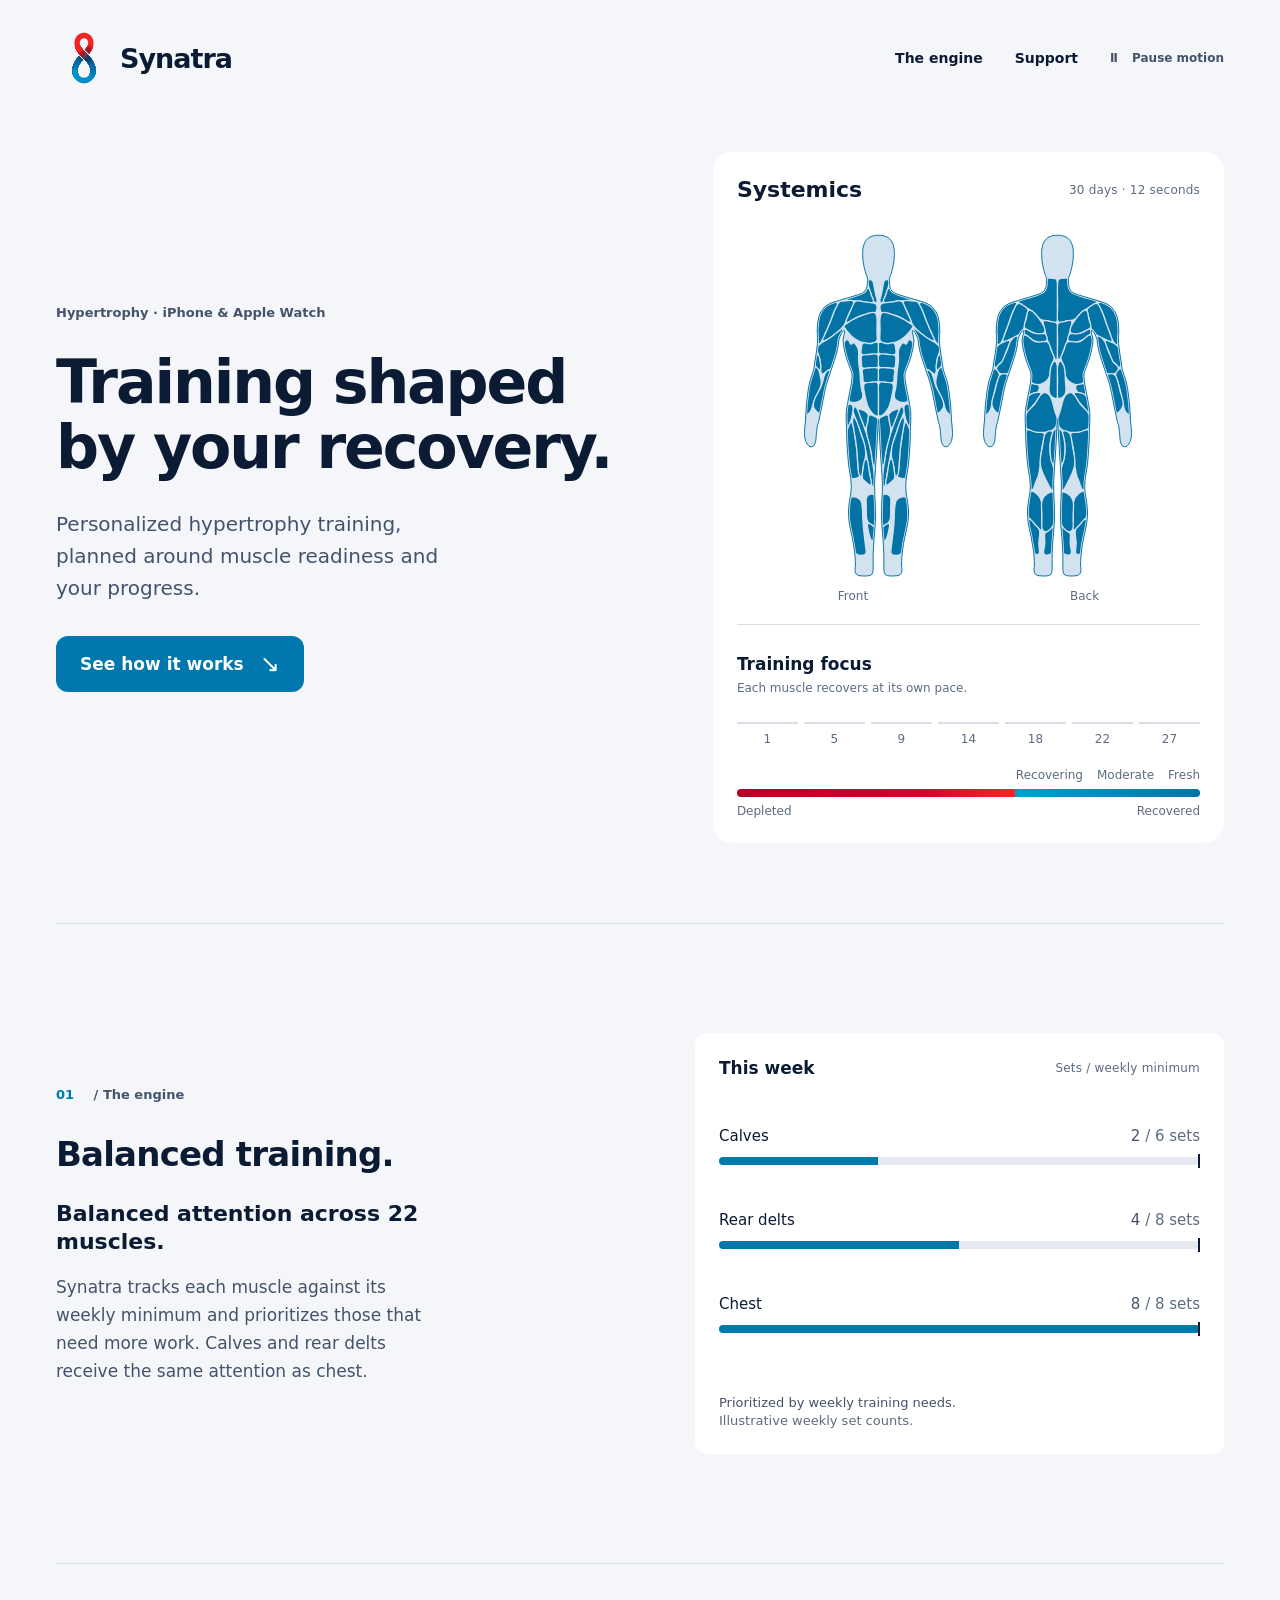
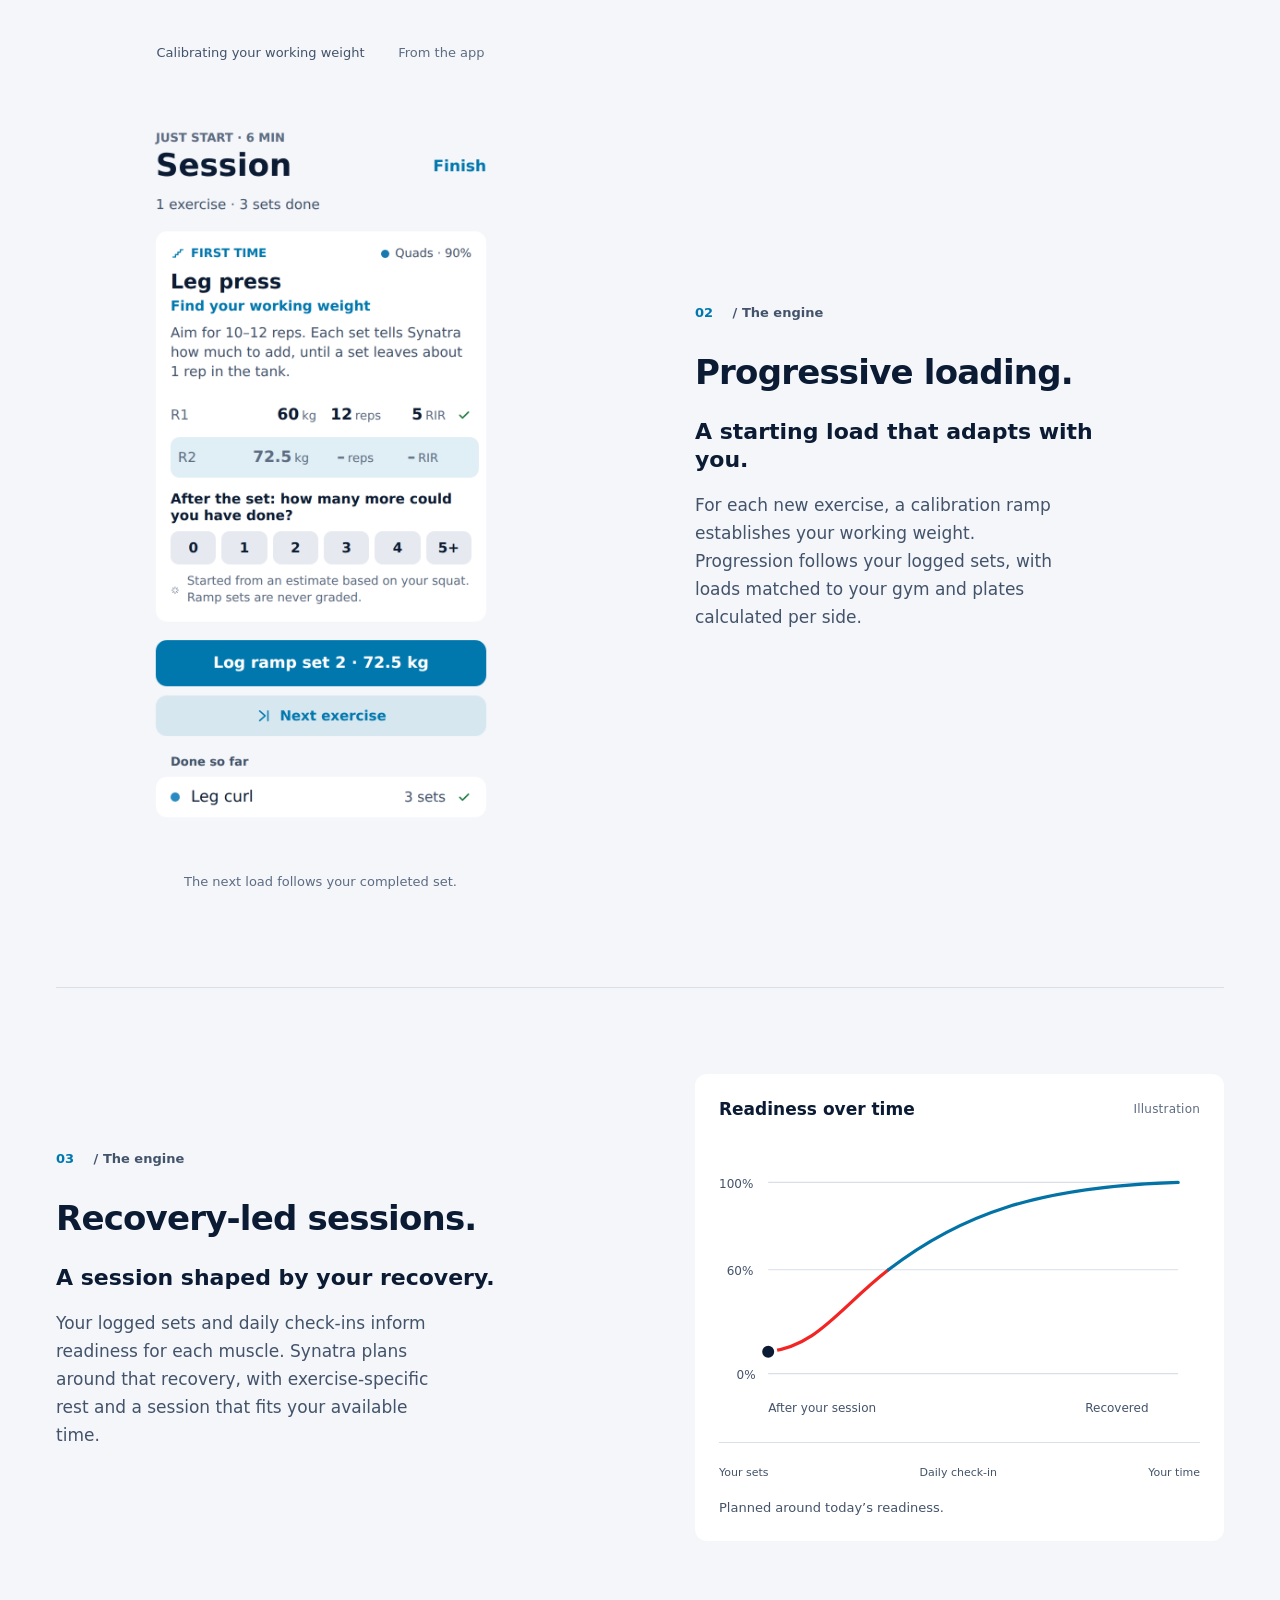
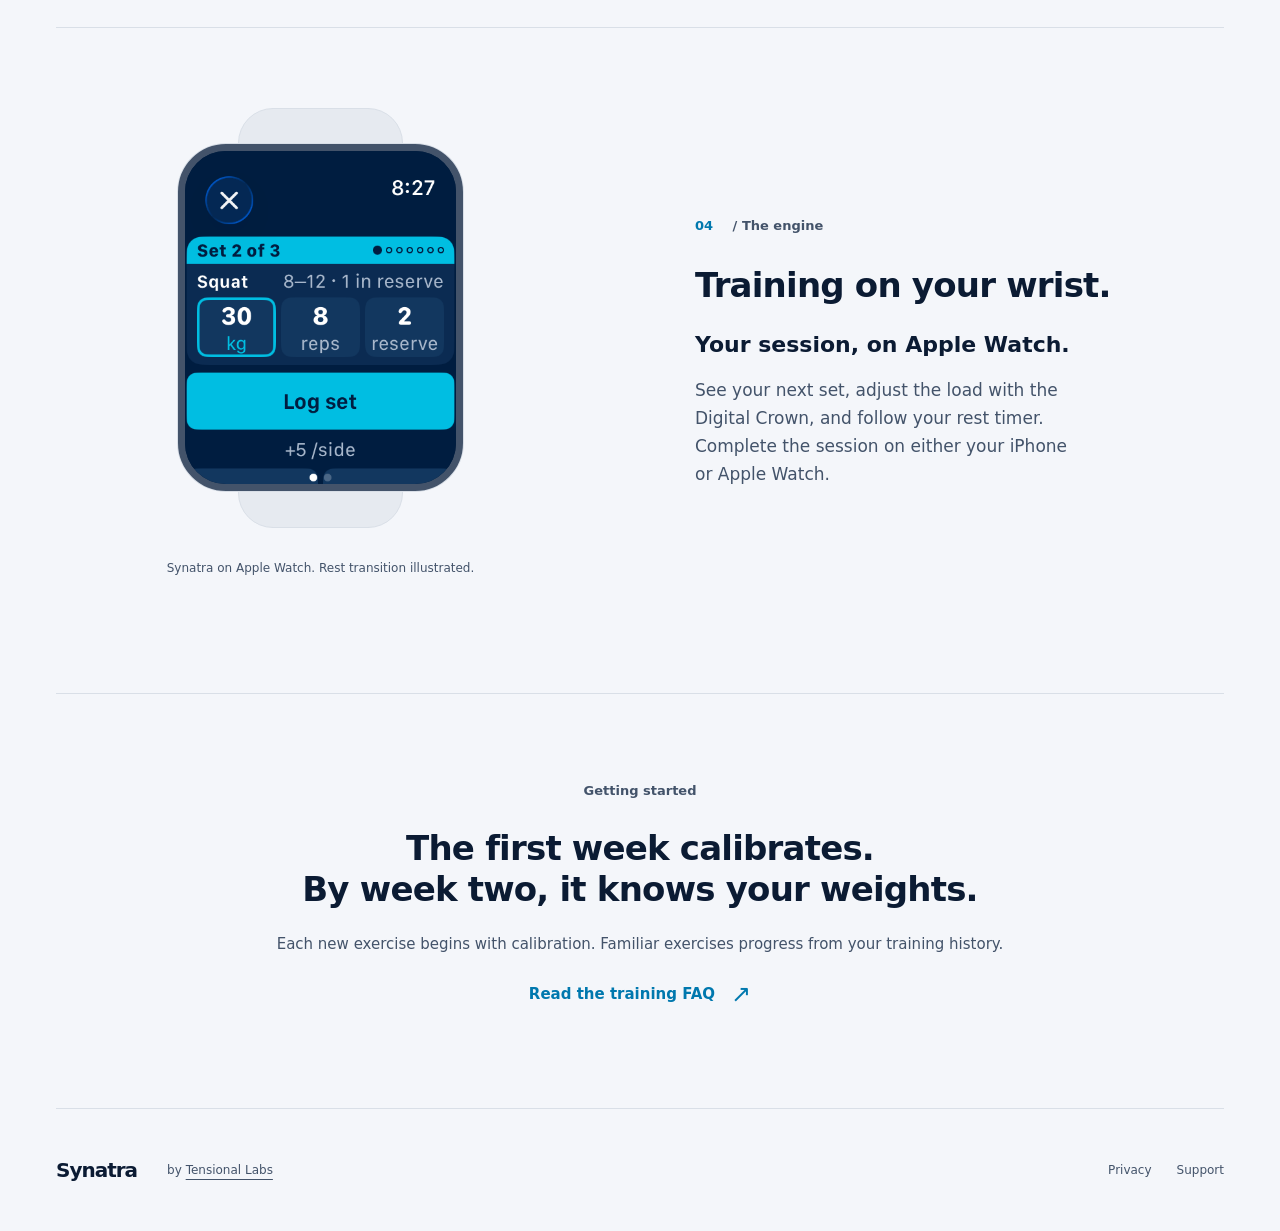
==== commit fe176e85: "Speed up regional animation into a 30-day preview" ====
--- a/index.html
+++ b/index.html
@@ -1,2 +1,2 @@
 <!doctype html>
-<html lang="en"><head><meta charset="utf-8"><meta name="viewport" content="width=device-width, initial-scale=1"><meta name="color-scheme" content="light dark"><title>Synatra — Every muscle. Loaded right.</title><meta name="description" content="Personalized hypertrophy training, planned around muscle readiness and your progress. Hypertrophy training for iPhone and Apple Watch."><link rel="canonical" href="https://synatra.watch/"><meta property="og:title" content="Synatra — Every muscle. Loaded right."><meta property="og:description" content="Personalized hypertrophy training, planned around muscle readiness and your progress. Hypertrophy training for iPhone and Apple Watch."><meta property="og:type" content="website"><meta property="og:url" content="https://synatra.watch/"><link rel="icon" href="/assets/mark-light.svg" type="image/svg+xml"><link rel="stylesheet" href="/assets/site.css"></head><body><a class="skip" href="#main">Skip to content</a><input class="motion-toggle" type="checkbox" id="pause-motion"><div class="site"><header class="header wrap"><a class="brand" href="/" aria-label="Synatra home"><picture><source srcset="/assets/mark-dark.svg" media="(prefers-color-scheme: dark)"><img src="/assets/mark-light.svg" width="56" height="56" alt=""></picture><span>Synatra</span></a><nav aria-label="Main"><a href="/#engine">The engine</a><a href="/support.html">Support</a><label class="pause-label" for="pause-motion"><span class="play-label">Pause motion</span><span class="resume-label">Resume motion</span></label></nav></header><main id="main"><section class="hero wrap" aria-labelledby="headline"><div class="hero-copy"><p class="eyebrow">Hypertrophy · iPhone &amp; Apple Watch</p><h1 id="headline">Training shaped<br>by your recovery.</h1><p class="lede">Personalized hypertrophy training, planned around muscle readiness and your progress.</p><a class="text-link" href="#engine">See how it works <span aria-hidden="true">↘</span></a></div><figure class="body-panel"><div class="panel-top"><span>Systemics</span><span class="tiny-label">Example training week</span></div><div class="body-pair"><svg xmlns="http://www.w3.org/2000/svg" aria-hidden="true" class="body-figure" viewBox="0 0 200 440"><defs><clipPath id="f-clip"><use href="#f-outline" /></clipPath><clipPath id="f-c0"><use href="#f-0" /></clipPath><clipPath id="f-c1"><use href="#f-1" /></clipPath><clipPath id="f-c2"><use href="#f-2" /></clipPath><clipPath id="f-c3"><use href="#f-3" /></clipPath><clipPath id="f-c4"><use href="#f-4" /></clipPath><clipPath id="f-c5"><use href="#f-5" /></clipPath><clipPath id="f-c6"><use href="#f-6" /></clipPath><clipPath id="f-c7"><use href="#f-7" /></clipPath><clipPath id="f-c8"><use href="#f-8" /></clipPath><clipPath id="f-c9"><use href="#f-9" /></clipPath><clipPath id="f-c10"><use href="#f-10" /></clipPath><clipPath id="f-c11"><use href="#f-11" /></clipPath><clipPath id="f-c12"><use href="#f-12" /></clipPath><clipPath id="f-c13"><use href="#f-13" /></clipPath><clipPath id="f-c14"><use href="#f-14" /></clipPath><clipPath id="f-c15"><use href="#f-15" /></clipPath><clipPath id="f-c16"><use href="#f-16" /></clipPath><clipPath id="f-c17"><use href="#f-17" /></clipPath><clipPath id="f-c18"><use href="#f-18" /></clipPath><clipPath id="f-c19"><use href="#f-19" /></clipPath><clipPath id="f-c20"><use href="#f-20" /></clipPath><clipPath id="f-c21"><use href="#f-21" /></clipPath><clipPath id="f-c22"><use href="#f-22" /></clipPath><clipPath id="f-c23"><use href="#f-23" /></clipPath><clipPath id="f-c24"><use href="#f-24" /></clipPath><path id="f-outline" d="M100 9q-3.9 0-7.5 1a16 16 0 0 0-5.8 3q-2.5 2.3-4 5.4a27 27 0 0 0-2 7q-.5 3.6-.4 7.6A70 70 0 0 0 82 48q.7 3.2 1.5 6 .8 3 1.7 5.2c.5 1.5 1.1 2.3 1.3 3.7s-.2 3-.3 4.7q0 2.7-.4 5.2a11 11 0 0 1-5.6 7.9q-2.6 1.3-6.6 2.5l-8.7 2.7-9.3 2.7q-4.3 1.3-8.2 2.5-4 1.2-7.7 2.7A22.7 22.7 0 0 0 28.5 104a29 29 0 0 0-2.9 7.2 82.5 82.5 0 0 0-1.8 16.8q.2 4.2.5 8 0 3.8-.2 7.5l-.9 8q-.5 4-1.2 8l-1.3 8q-.4 4-1.1 8-1 3.8-2.4 7.6-1.4 4-2.6 8.2-1 4.3-1.8 9.1l-1.3 9.9-1.1 9.8-.6 9.7-.4 8.8-.8 7.3c-.2 2.5-.5 5.4-.5 7.8q-.1 3.7.4 6.9t1.8 5.9 3 4.1a5 5 0 0 0 3.5 1.2q1.8-.2 3.2-1.9 1.3-1.9 1.9-4.8c.4-1.8.5-4.2.7-6.4q.2-3.4.6-6.9l1-6.4c.4-2 1.1-3.3 1.6-5.4l1.5-7.3 1.9-8.8 1.9-9.8 1.9-9.9 2.1-9.1 2.3-7.5 2.2-6.6 2.8-8.1 2.8-8.5 2.6-8.4q1.1-4.5 2-9c.5-2.9.6-6.1 1.2-8.7s1.9-5 2.7-6.7q1.4-2.4 2.4-3.4c.6-.7 1.2-1.3 1.5-.8q.5.9.2 3.5c-.3 1.8-1.6 4.6-1.8 7.1q-.1 3.8.6 8 .7 4.4 1.9 9 1 4.5 2.5 9l3.3 9c1 2.8 2.3 5.5 2.7 8s.1 4.7-.1 7q-.3 3.4-1 7l-1.5 8-1.6 8-1.4 8-1.2 7.5c-.3 2.5-.4 4.7-.4 7.5l.2 9 .4 8 .1 7.5.3 8.5.6 10a407 407 0 0 0 2 21l1.3 8q.7 3.6 1 7a55 55 0 0 1 .2 14q-.4 3.4-1 7l-1.3 8-.8 8a107 107 0 0 0 .8 16l1.7 9 2 9 2.9 17 .7 7 .3 6 .2 5c-.1 1.8-.6 3.9-.6 5.5q0 2.5.9 4.3t2.9 2.6q2.2.8 5.2.8c1.9.1 4.4.2 6.2 0a13 13 0 0 0 4.5-1 5 5 0 0 0 2.2-2.8q.6-1.9.6-4.4l.1-5-.1-7 .1-8 .4-8 .6-10 .9-10 .7-10a135 135 0 0 0 .1-19l-.4-10-.4-10-.1-9q0-4.4.4-9l.6-10 .8-12 .9-13 .7-13 .6-12c.2-3.8.5-11 .8-11s.6 7.2.8 11l.6 12 .7 13 .9 13 .8 12 .6 10q.3 4.6.4 9l-.1 9-.4 10-.4 10a340 340 0 0 0 .1 19l.7 10 .9 10 .6 10a252 252 0 0 1 .5 16l-.1 7 .1 5q0 2.5.6 4.4a5 5 0 0 0 2.2 2.8q1.7.8 4.5 1c1.8.2 4.3.1 6.2 0q3 0 5.2-.8a6 6 0 0 0 2.9-2.6q.8-1.8.9-4.3c0-1.6-.5-3.7-.6-5.5l.2-5 .3-6 .7-7a142 142 0 0 1 2.9-17l2-9 1.7-9a75 75 0 0 0 .8-16l-.8-8-1.3-8q-.6-3.6-1-7a82 82 0 0 1 .2-14q.3-3.4 1-7l1.3-8 1.2-10 .8-11 .6-10 .3-8.5.1-7.5.4-8 .2-9c0-2.8-.1-5-.4-7.5l-1.2-7.5-1.4-8-1.6-8-1.5-8q-.7-3.6-1-7c-.2-2.3-.5-4.5-.1-7s1.7-5.2 2.7-8l3.3-9q1.5-4.5 2.5-9 1.2-4.6 1.9-9 .8-4.2.6-8c-.2-2.5-1.5-5.3-1.8-7.1q-.4-2.6.2-3.5c.3-.5.9.1 1.5.8q1 1 2.4 3.4c.8 1.7 2 4.2 2.7 6.7.6 2.6.7 5.8 1.2 8.7q.9 4.5 2 9l2.6 8.4 2.8 8.5 2.8 8.1 2.2 6.6 2.3 7.5 2.1 9.1 1.9 9.9 1.9 9.8 1.9 8.8 1.5 7.3c.5 2.1 1.2 3.4 1.6 5.4l1 6.4q.4 3.4.6 6.9c.2 2.2.3 4.6.7 6.4q.6 3 1.9 4.8a5 5 0 0 0 3.2 1.9 5 5 0 0 0 3.5-1.2q1.7-1.4 3-4.1 1.2-2.6 1.8-5.9.6-3.2.4-6.9c0-2.4-.3-5.3-.5-7.8l-.8-7.3-.4-8.8-.6-9.7-1.1-9.8-1.3-9.9q-.7-4.8-1.8-9.1t-2.6-8.2q-1.4-3.8-2.4-7.6-.7-4-1.1-8l-1.3-8q-.7-4-1.2-8l-.9-8q-.2-3.7-.2-7.5.3-3.8.5-8a83 83 0 0 0-1.8-16.8 29 29 0 0 0-7.6-13.2q-3-2.5-6.5-4.2-3.6-1.5-7.6-2.7l-8.3-2.5-9.3-2.7-8.7-2.7q-4-1.2-6.6-2.5-2.6-1.5-3.8-3.5-1.4-2-1.8-4.4t-.4-5.2c-.1-1.7-.5-3.3-.3-4.7s.8-2.2 1.3-3.7q1-2.2 1.7-5.2.8-2.8 1.5-6a68 68 0 0 0 1.7-15q.1-4-.4-7.6a27 27 0 0 0-2-7q-1.5-3.2-4-5.4a16 16 0 0 0-5.8-3q-3.6-1-7.5-1" /><path id="f-0" d="M97.9 91.7q.5-1.1.3-2.7-.2-1.5-.8-3l-.8-2.8-.6-2.8-.5-2.7-.5-2.8-.5-2.8-.6-2.9q-.2-1.4-.8-2.7t-1.7-2c-.7-.4-2.1-.5-2.8-.4q-1.2.2-1.7 1.1a5 5 0 0 0-.3 2.5q.2 1.4.6 3l.8 3 .8 2.7.9 2.6.8 2.5.9 2.5.9 2.8 1.2 3q.6 1.5 1.4 2.5t1.6.9q.8-.3 1.4-1.5" /><path id="f-1" d="M93.8 91.3c.2-.6-.1-1.8-.4-2.6q-.4-1.2-1.1-2.5-.7-1.2-1.2-2.5l-.8-2.9-.8-2.9q-.4-1.5-1.1-2.3-.7-1-1.6-1-1 .1-1.9 1.2t-1.8 2.3l-2.2 2q-1 .8-2.3 1.4a26 26 0 0 1-7.7 2.6l-2.9.7a23 23 0 0 0-5.2 1.9q-1.2.6-1.9 1.4-.4.8.3 1.4 1 .5 2.5.8t3.1.2l3.2-.1h2.9l2.7.2 2.7.3 2.8.5 3 .6 2.9.5 2.8.3q1.4 0 2.5-.3 1.1-.4 1.5-1.2" /><path id="f-2" d="m33.9 139.6 2.3-.9 2.4-1.4 2.4-1.6 2.4-1.9 2.4-1.8 2.3-1.8 2.1-1.9 2.1-1.8 1.8-2 1.8-2.1 1.5-2.2 1.3-2.5 1.2-2.5 1.1-2.7 1-2.6 1-2.6 1.1-2.5 1.2-2.3 1.2-2.4 1.3-2.6q.7-1.4 1.3-2.7.4-1.4.2-2.5-.3-1-1.2-1.6t-2.2-.7q-1.4-.1-3 .1l-3.2.4-3.2.3q-1.5 0-2.8.1-1.2.3-2.2 1-1 .9-1.8 2.1l-1.5 2.3-1.2 2.5-1.2 2.4-1 2.6-.9 2.5-1 2.6-.9 2.6-1 2.6-1.1 2.6-1 2.6-1.1 2.5-1 2.5-1.1 2.4-1 2.4-1.2 2.5-1.4 2.8q-.9 1.5-1.5 2.8t-.3 2.2q.4.7 1.5.6 1 0 2.1-.4" /><path id="f-3" d="M27.3 143.4a23 23 0 0 0 3.2-5l1.2-2.6 1-2.4 1-2.5 1.1-2.4L36 126l1.1-2.5 1.1-2.6 1.1-2.5 1-2.6 1-2.6.9-2.6 1-2.5.9-2.5 1-2.5 1.1-2.5 1.4-2.7c.5-.9 1.4-2.2 1.6-3q.3-1.2-.4-1.8c-.5-.4-1.6-.5-2.4-.6q-1.2-.1-2.6.1t-2.6.6a24 24 0 0 0-7 4l-2 2-1.9 2.1q-.9 1.1-1.6 2.4l-1.4 2.6-1.1 2.6-.9 2.7-.6 2.7q-.2 1.4-.3 2.8l-.2 2.8-.1 2.8-.1 2.8v2.8l-.1 2.9v2.9l.1 3.2.3 3.3.5 2.7q.4 1 1 1.1.7 0 1.5-1" /><path id="f-4" d="M63.2 116.9q1.2-.4 2.4-1.2l2.5-1.6 2.5-1.7q1.2-.8 2.6-1.5l2.5-1.1 2.5-.9 2.5-.7a37 37 0 0 0 5.3-1.7l2.9-.7 3-.3q1.6 0 2.8-.2 1.3-.3 2.1-1.1.7-.9 1-2.4.4-1.7.4-3.4a6 6 0 0 0-.6-2.8 4 4 0 0 0-1.8-1.7q-1.1-.6-2.5-.8l-2.7-.5-2.8-.3-2.9-.3-2.9-.3-3-.5-3-.6q-1.5-.2-2.8-.2-1.2.1-2.2.8-.9.8-1.6 2-.7 1.3-1.2 2.7l-1.1 2.6-1 2.5-1.1 2.5-1.1 2.5-1.3 2.5-1.3 2.6-1.2 2.8q-.6 1.5-.4 2.4.4.7 1.4.9a4 4 0 0 0 2.1-.3" /><path id="f-5" d="M92.9 143.1q1.5-.3 2.7-.9t1.9-1.5q.6-1 .8-2.3t.1-2.8l-.2-3.2-.1-3.1v-6.1l.1-3 .1-2.9-.1-2.9-.2-2.9-.5-2.8q-.3-1.3-.9-2.3t-1.7-1.3-2.4-.3-3 .6l-3.1 1-2.9.9-2.7.9-2.5.9-2.5.9-2.3 1-2.4 1.2-2.5 1.3-2.5 1.5-2.5 1.6-2.4 1.6-2.3 1.6q-1.2.7-1.8 1.6-.2 1 .3 2.1.6 1 1.7 2.3l1.8 2.3 1.9 2.3 2 2.2 2 2 2.2 1.8 2.3 1.6 2.4 1.5 2.4 1.2a20 20 0 0 0 5.3 1.8l2.7.6 2.9.3h2.9q1.6 0 3-.3" /><path id="f-6" d="m32.2 180.6 2.6-2 2.7-1.8 2.5-1.1q1-.7 1.7-1.6.7-1.2 1-2.5l.9-2.6 1-2.6 1-2.6.9-2.6.9-2.7.7-2.7.6-2.7.5-2.8.3-2.7.4-2.8.5-2.8.6-2.7.8-2.7q.5-1.3 1.2-2.6l1.4-2.6 1.2-2.4.7-2.4q.1-1.2-.4-1.7-.7-.2-1.8.6l-2.5 1.8-2.4 1.8-2.3 1.9-2.2 1.7-2.2 1.7-2.3 1.6-2.3 1.5-2.5 1.5-2.4 1.4-2.4 1.5q-1.3.7-2.4 1.6l-2.1 1.8-1.8 2q-.8 1-1 2.4 0 1.3.4 2.7t1 2.8l.9 2.7.8 2.7.7 2.7.4 2.6.3 2.7.2 2.9.1 3.2.3 3.3q.1 1.4.5 2.4t1.3 1.1q.8 0 2-.9" /><path id="f-7" d="M27.9 175.1q.5-1.4.5-3l-.3-3q-.2-1.4-.6-2.8l-.4-3q-.2-1.5-.6-2.9-.5-1.5-1.3-2.4t-1.7-.8q-.7.3-1.3 1.6c-.4.8-.6 2.1-.8 3.1L21 165q-.2 1.4-.1 2.7t.5 2.6 1.3 2.6q.8 1.5 1.9 2.5c.7.6 1.5 1.3 2.1 1.2q.7-.3 1.2-1.5" /><path id="f-8" d="M13 230.7a16 16 0 0 0 3.6-5l1-2.7.7-2.5.7-2.6.9-2.6 1-2.5 1.1-2.6 1.2-2.5 1.2-2.6 1.2-2.4 1.2-2.5.9-2.5.8-2.6q.3-1.3.3-2.6v-2.8l-.5-2.8-.6-3-.6-2.9-.7-2.7-1.1-2.6a6 6 0 0 0-1.9-2q-1.1-.6-2.1-.4-.9.4-1.4 1.5-.6 1-1.1 2.4l-.8 2.7-.7 2.9-.8 2.7-.8 2.7-.8 2.6-.7 2.6-.7 2.7-.5 2.7-.5 2.8-.3 2.9-.4 2.9-.2 2.9-.3 2.8-.4 2.8-.4 2.8-.3 2.8q-.2 1.4-.3 3v3.3q.1 1.6.4 2.6t1 1.2q.8 0 1.7-.9" /><path id="f-9" d="M28.1 229q.5-1.1.8-2.7l.6-3.1.5-2.9.5-2.7.6-2.7.5-2.8.6-2.8.5-2.9.6-2.9.6-2.8.6-2.7.7-2.7.7-2.6.8-2.7.9-2.7 1.1-2.8 1.1-2.9q.5-1.4.6-2.6a3 3 0 0 0-.7-2 2 2 0 0 0-1.9-.5q-1.1.4-2.1 1.6l-1.7 2.3q-.7 1.2-1.2 2.6t-.9 2.8l-.7 2.8-.7 2.7-.8 2.7-.9 2.6-1.2 2.5-1.3 2.4L25 204l-1.4 2.5-1.4 2.6-1.2 2.7a28 28 0 0 0-1.7 5.2l-.3 2.6q0 1.2.2 2.4t1 2.4a20 20 0 0 0 4.2 4.8q1.3 1 2.2 1t1.5-1.2" /><path id="f-10" d="M73.3 216.2a14 14 0 0 0 5.2-2.9 7 7 0 0 0 1.4-2.1q.4-1.2.5-2.4t-.1-2.6l-.6-2.8-.7-2.8-.5-2.9-.4-2.9-.3-2.9-.2-2.8-.2-2.9-.2-2.9-.2-2.9-.2-2.9-.4-2.9-.4-2.8-.4-2.9-.3-2.9-.2-2.9.1-3 .1-3v-2.9l-.3-2.7-.7-2.5q-.5-1.2-1.3-2.3l-1.5-2.5q-.7-1.2-1.6-1.7-.9-.1-1.9.5c-.7.3-1.5 1.2-2 1.3q-.7.1-1.3-1c-.4-.6-.7-2.1-1.1-2.9q-.7-1.2-1.6-1.6-1-.2-2.1.3-1 .6-1.8 1.7-.8 1-1.1 2.4t-.4 2.7l.1 2.7.6 2.8.7 2.8.8 2.7.9 2.7.9 2.6.9 2.6.9 2.6.9 2.6.9 2.6.9 2.7.7 2.7.7 2.7a27 27 0 0 1 .7 5.6l-.1 2.8-.4 2.9-.6 2.8-.7 2.9-.7 2.8-.6 2.8-.5 2.7-.4 2.8-.3 2.7q-.1 1.5.2 2.6.6 1.1 1.8 1.8 1.1.6 2.5.8a14 14 0 0 0 5.9-.5" /><path id="f-11" d="M83.1 157.8q1.3-.1 2.8-.5l3.1-.6q1.5 0 3.1.1l3.1.2q1.5 0 2.6-.4a4 4 0 0 0 1.8-1.6q.5-1 .6-2.6 0-1.5-.2-3.2l.1-3.4q.1-1.6-.2-2.8-.7-1-1.9-1.2t-2.5.2q-1.4.4-2.7 1t-2.9.7-3.1-.2q-1.6-.4-3.1-.7-1.4-.2-2.5.1-1 .5-1.5 1.5-.5 1.1-.7 2.7l-.4 3.2q-.3 1.6-.4 3.1-.1 1.6.4 2.7a4 4 0 0 0 1.9 1.5q1.2.4 2.6.2" /><path id="f-12" d="M84.1 174.4q1.3-.1 2.7-.4l3-.4h6.4q1.4 0 2.4-.5.8-.6 1.2-1.7t.3-2.8l-.1-3.4.2-3.3c0-1 .3-1.9 0-2.7q-.5-1.2-1.6-1.9t-2.7-.8h-2.7l-2.8.4-3.1.3-3.2.1q-1.6 0-2.9.3t-2 1.2q-.6.9-.7 2.2v3l.3 3.2.1 3q0 1.4.6 2.5.7 1 2 1.5 1.2.3 2.6.2" /><path id="f-13" d="m86.1 192.3 2.9-.3 3.1-.4 3.1-.1q1.6 0 2.7-.2t1.8-1.1.5-2.6l-.2-3.4v-2.9l.2-3.1q0-1.6-.3-2.8-.6-1-1.8-1.5t-2.7-.4l-2.9-.1-3 .2-3 .3-3 .4q-1.4.3-2.3.8-1 .6-1.4 1.6-.2 1.1 0 2.6l.5 3.1q.4 1.7.4 3.3c.1 1-.2 2.1-.1 2.9q.1 1.3.8 2.2a5 5 0 0 0 2.1 1.3q1.2.3 2.6.2" /><path id="f-14" d="M99.9 232.3c.3-.6.3-1.8.3-2.8l-.2-3.3v-12l-.1-3v-3l.1-3 .1-3.1.1-3-.1-3q-.1-1.4-.7-2.7-.4-1.1-1.4-1.8-1-.5-2.6-.4-1.4.1-3.1.4l-3.5.2q-1.7 0-3.1.2t-2.4.7-1.4 1.6q-.4 1-.4 2.3a30 30 0 0 0 .7 6l.6 3 .6 2.9.5 2.7.6 2.7.7 2.6.8 2.5.9 2.6q.4 1.3 1.2 2.5.6 1.3 1.5 2.5l1.9 2.5 2.2 2.2q1.2 1 2.3 1.6 1.2.6 2.2.5 1.2-.1 1.7-1.1" /><path id="f-15" d="M63.2 245.3q.8-1 1.4-2.7l1.8-5.7.6-2.6.6-2.7.6-3q.3-1.5.4-3 0-1.6-.2-3t-1-2.4a5 5 0 0 0-2.2-1.4c-.8-.2-2.1-.2-2.8.2q-1 .8-1.5 2.1t-.5 2.8l-.2 3.1-.1 3-.2 2.9-.2 2.9v3.1q0 1.7.3 3.4.3 1.8.7 2.9.5 1.2 1.1 1.3.6 0 1.4-1.2" /><path id="f-16" d="M85.6 246.6q.6-1.2.7-2.7v-3l.6-3.1.6-2.9q.2-1.4-.1-2.6t-1.2-2.2q-.8-1-2.1-1.9-1.2-.9-2.5-1.5l-2.8-1.1q-1.5-.5-2.6-.8-1.2-.1-1.6.5c-.2.5.1 1.7.3 2.6l1 3.1 1 2.7 1 2.5 1 2.4 1 2.6 1 3c.4.9.7 2.1 1.2 2.7q.7 1 1.6 1.1c.6-.1 1.5-.7 1.9-1.4" /><path id="f-17" d="M94.6 320.9q.4-1.2.7-2.8t.3-3.1l-.1-3-.4-2.9-.4-2.8-.4-2.9-.3-2.9-.4-2.8-.3-2.9-.4-2.8-.4-2.8-.4-2.8-.4-2.8-.5-2.8-.5-2.8-.5-2.7-.5-2.8-.7-2.7-.6-2.8-.7-2.7-.8-2.7-.8-2.7-.9-2.7-.9-2.7-.9-2.6-.9-2.6-.9-2.6-.9-2.4-1-2.5-.9-2.5-1-2.5-1-2.7-1-3-1.2-3-1.2-2.7q-.6-1.1-1.2-1.8t-1.4-.5q-.7.1-1.3 1a8 8 0 0 0-1 5.1q.3 1.4.8 2.8l1.1 2.9 1.1 2.7 1 2.6.9 2.5.9 2.6 1 2.5.9 2.6.9 2.6.9 2.6.9 2.6.9 2.7.8 2.7.8 2.7.7 2.7.7 2.7.6 2.7.6 2.8.6 2.8.5 2.7.5 2.8.4 2.8.5 2.8.5 2.8.5 2.8.5 2.8.5 2.7.5 2.8.5 2.8.4 2.8.8 5.7.7 3c.3.9.6 2.1 1 2.7q.6 1 1.2 1.1.6 0 1-1.2" /><path id="f-18" d="M96.1 294.4q.4-1 .7-2.6t.3-3.3l.3-3.2.2-2.9.1-2.8.2-2.8.1-2.8.2-2.9.1-2.9.2-3 .1-2.9.2-3 .2-2.9.2-3 .1-2.9.2-2.9.1-2.9.1-2.9v-2.7q0-1.2-.7-2.3a7 7 0 0 0-2-1.7q-1.2-.8-2.8-1.5-1.5-.8-2.9-1.2t-2.3-.1q-.9.4-1.3 1.4t-.5 2.4l-.3 3q-.2 1.4-.6 2.9l-.7 2.9-.6 2.8-.1 2.7a24 24 0 0 0 .5 5.4l.5 2.6.7 2.7.8 2.7.7 2.7.7 2.7.7 2.7.6 2.8.6 2.7.4 2.8.4 2.7.4 2.8.4 2.9.4 3.1q.4 1.5 1 2.6.7 1 1.4 1.2.6-.1 1-1.1" /><path id="f-19" d="M70 311.3q1.6-.2 3-.7t2.3-.9q.7-.6 1-1.7.2-1-.1-2.3l-.6-2.9-.7-2.9-.4-3-.3-2.9-.2-3-.1-2.9-.1-2.8-.1-2.9-.2-2.8-.2-2.9-.4-2.8-.4-2.8-.4-2.8-.5-2.9-.4-2.8-.4-2.9-.3-2.9-.4-2.8-.4-2.8-.6-2.7-.6-2.7-.9-2.4c-.3-.7-.6-1.7-1-2q-.7-.4-1.5.4c-.5.5-1 1.8-1.5 2.7l-1.3 2.9q-.5 1.4-.8 2.7l-.6 2.6-.4 2.7-.1 2.8v2.9l.1 3 .2 2.9.3 3 .2 3 .2 3 .2 2.9.1 2.9.2 2.8.2 2.9.3 2.8.3 2.8.4 2.8.5 2.8.5 2.9.3 2.9q0 1.6.3 3t.8 2.4 1.7 1.3 2.8.1" /><path id="f-20" d="M79.6 307.4q.3-1 .4-2.5l.3-3.3.4-3.3.6-2.8.7-2.7.8-2.6.5-2.6.4-2.7.3-2.8v-2.8l-.1-2.8-.3-2.8-.5-2.7-.6-2.7-.8-2.7-.9-2.6-.9-2.7-1-2.6-.9-2.6-.9-2.7-.8-2.7-.9-2.7-.8-2.6-1-2.6-1.1-2.5-1.4-2.4c-.5-.7-.9-1.6-1.4-1.8q-.8-.3-1.3.5a8 8 0 0 0-.7 2.7q-.1 1.5.1 3.2l.5 3.1.5 2.9.5 2.7.4 2.7.5 2.8.5 2.8.5 2.8.4 2.8.4 2.9.4 2.8.3 2.9.3 2.9.3 2.9.2 2.9.2 2.9.2 2.9.2 2.9.3 2.9.2 2.9.2 2.9.2 3.1q0 1.5.4 2.9.5 1.5 1.3 2.5t1.8 1.1q.7 0 1.1-1" /><path id="f-21" d="M90.9 318q.3-1.2.2-2.7l-.6-3-.7-2.9-.5-2.8-.5-2.8-.4-2.7-.4-2.8-.4-2.9-.5-3q-.3-1.7-.7-3.1-.4-1.3-1.1-1.9-.9-.4-1.7.3t-1.3 2.1l-.7 3.1-.3 2.9-.4 2.8-.4 2.9-.5 3-.3 2.9q0 1.4.2 2.7.2 1.2.9 2.2.8 1 2 1.9l2.4 2.2 2.5 2.2q1.2.8 2 .7t1.2-1.3" /><path id="f-22" d="M84.4 403.8q.4-1 .3-2.4l-.3-2.8-.4-3-.4-2.9-.4-2.9-.3-2.9-.3-2.9-.4-2.9-.3-2.9-.3-2.9-.3-2.8-.3-2.9-.2-2.9-.1-3-.2-3-.1-3-.1-3-.1-2.9-.2-3-.7-5.7q-.2-1.4-.6-2.7t-1.1-2.4a7 7 0 0 0-2-1.8l-2.6-1.4q-1.5-.6-2.9-.8t-2.6-.1a4 4 0 0 0-2.1.9q-.7.8-1.2 2t-.6 2.7l-.2 3.1-.1 3.1-.2 3.1-.2 2.9-.1 2.9v2.9l.1 2.9.3 2.8.4 2.9.5 2.8.5 2.9.6 2.8.6 2.8.7 2.8.6 2.7.6 2.8.6 2.8.5 2.8.3 2.8.3 2.9q0 1.4.3 2.8l.7 2.6q.6 1.2 1.4 2.1a8 8 0 0 0 2.4 1.4q1.5.5 3.2.7t3.2-.1q1.5-.2 2.5-.9a4 4 0 0 0 1.3-1.8" /><path id="f-23" d="M95.6 368.7q.4-1 .7-2.4t.2-3.1v-3.3l-.1-3.1-.1-2.8-.1-2.8v-8.7l-.1-3.1-.2-3-.4-2.7q-.3-1.3-1-2.1t-2.1-1a8 8 0 0 0-5.7 1.8q-1 .9-1.4 2l-.6 2.6-.1 2.9.1 3.1.1 3v3l.1 3v5.7l.3 2.7q.3 1.4.8 2.7t1.5 2.5q1 1.4 2.2 2.4t2.4 1.5 2.1.4q.8-.2 1.4-1.2" /><path id="f-24" d="M94.4 387.2q.4-1.2.4-2.7v-3l.5-3q.4-1.5.4-2.9t-.3-2.4q-.3-1.2-1.1-2.2a10 10 0 0 0-2.1-1.9q-1.3-.9-2.6-1.5t-2.3-.6q-1 .2-1.1 1.3c-.1.7.1 2 .2 3q.2 1.5.6 2.9l.5 2.7.6 2.5.7 2.6q.3 1.4.8 2.8c.3.9.8 2.1 1.3 2.7q.8 1 1.7 1.1 1-.2 1.8-1.4" /></defs><use class="silhouette" href="#f-outline" /><g clip-path="url(#f-clip)"><g id="f-m0" class="muscle region-2"><g id="f-m0-shape"><use class="muscle-base" href="#f-0" /><use class="muscle-edge" clip-path="url(#f-c0)" href="#f-0" /><use class="muscle-line" href="#f-0" /></g><use href="#f-m0-shape" transform="matrix(-1 0 0 1 200 0)" /></g><g id="f-m1" class="muscle region-1"><g id="f-m1-shape"><use class="muscle-base" href="#f-1" /><use class="muscle-edge" clip-path="url(#f-c1)" href="#f-1" /><use class="muscle-line" href="#f-1" /></g><use href="#f-m1-shape" transform="matrix(-1 0 0 1 200 0)" /></g><g id="f-m2" class="muscle region-2"><g id="f-m2-shape"><use class="muscle-base" href="#f-2" /><use class="muscle-edge" clip-path="url(#f-c2)" href="#f-2" /><use class="muscle-line" href="#f-2" /></g><use href="#f-m2-shape" transform="matrix(-1 0 0 1 200 0)" /></g><g id="f-m3" class="muscle region-2"><g id="f-m3-shape"><use class="muscle-base" href="#f-3" /><use class="muscle-edge" clip-path="url(#f-c3)" href="#f-3" /><use class="muscle-line" href="#f-3" /></g><use href="#f-m3-shape" transform="matrix(-1 0 0 1 200 0)" /></g><g id="f-m4" class="muscle region-0"><g id="f-m4-shape"><use class="muscle-base" href="#f-4" /><use class="muscle-edge" clip-path="url(#f-c4)" href="#f-4" /><use class="muscle-line" href="#f-4" /></g><use href="#f-m4-shape" transform="matrix(-1 0 0 1 200 0)" /></g><g id="f-m5" class="muscle region-0"><g id="f-m5-shape"><use class="muscle-base" href="#f-5" /><use class="muscle-edge" clip-path="url(#f-c5)" href="#f-5" /><use class="muscle-line" href="#f-5" /></g><use href="#f-m5-shape" transform="matrix(-1 0 0 1 200 0)" /></g><g id="f-m6" class="muscle region-3"><g id="f-m6-shape"><use class="muscle-base" href="#f-6" /><use class="muscle-edge" clip-path="url(#f-c6)" href="#f-6" /><use class="muscle-line" href="#f-6" /></g><use href="#f-m6-shape" transform="matrix(-1 0 0 1 200 0)" /></g><g id="f-m7" class="muscle region-3"><g id="f-m7-shape"><use class="muscle-base" href="#f-7" /><use class="muscle-edge" clip-path="url(#f-c7)" href="#f-7" /><use class="muscle-line" href="#f-7" /></g><use href="#f-m7-shape" transform="matrix(-1 0 0 1 200 0)" /></g><g id="f-m8" class="muscle region-3"><g id="f-m8-shape"><use class="muscle-base" href="#f-8" /><use class="muscle-edge" clip-path="url(#f-c8)" href="#f-8" /><use class="muscle-line" href="#f-8" /></g><use href="#f-m8-shape" transform="matrix(-1 0 0 1 200 0)" /></g><g id="f-m9" class="muscle region-3"><g id="f-m9-shape"><use class="muscle-base" href="#f-9" /><use class="muscle-edge" clip-path="url(#f-c9)" href="#f-9" /><use class="muscle-line" href="#f-9" /></g><use href="#f-m9-shape" transform="matrix(-1 0 0 1 200 0)" /></g><g id="f-m10" class="muscle region-4"><g id="f-m10-shape"><use class="muscle-base" href="#f-10" /><use class="muscle-edge" clip-path="url(#f-c10)" href="#f-10" /><use class="muscle-line" href="#f-10" /></g><use href="#f-m10-shape" transform="matrix(-1 0 0 1 200 0)" /></g><g id="f-m11" class="muscle region-4"><g id="f-m11-shape"><use class="muscle-base" href="#f-11" /><use class="muscle-edge" clip-path="url(#f-c11)" href="#f-11" /><use class="muscle-line" href="#f-11" /></g><use href="#f-m11-shape" transform="matrix(-1 0 0 1 200 0)" /></g><g id="f-m12" class="muscle region-4"><g id="f-m12-shape"><use class="muscle-base" href="#f-12" /><use class="muscle-edge" clip-path="url(#f-c12)" href="#f-12" /><use class="muscle-line" href="#f-12" /></g><use href="#f-m12-shape" transform="matrix(-1 0 0 1 200 0)" /></g><g id="f-m13" class="muscle region-4"><g id="f-m13-shape"><use class="muscle-base" href="#f-13" /><use class="muscle-edge" clip-path="url(#f-c13)" href="#f-13" /><use class="muscle-line" href="#f-13" /></g><use href="#f-m13-shape" transform="matrix(-1 0 0 1 200 0)" /></g><g id="f-m14" class="muscle region-4"><g id="f-m14-shape"><use class="muscle-base" href="#f-14" /><use class="muscle-edge" clip-path="url(#f-c14)" href="#f-14" /><use class="muscle-line" href="#f-14" /></g><use href="#f-m14-shape" transform="matrix(-1 0 0 1 200 0)" /></g><g id="f-m15" class="muscle region-5"><g id="f-m15-shape"><use class="muscle-base" href="#f-15" /><use class="muscle-edge" clip-path="url(#f-c15)" href="#f-15" /><use class="muscle-line" href="#f-15" /></g><use href="#f-m15-shape" transform="matrix(-1 0 0 1 200 0)" /></g><g id="f-m16" class="muscle region-5"><g id="f-m16-shape"><use class="muscle-base" href="#f-16" /><use class="muscle-edge" clip-path="url(#f-c16)" href="#f-16" /><use class="muscle-line" href="#f-16" /></g><use href="#f-m16-shape" transform="matrix(-1 0 0 1 200 0)" /></g><g id="f-m17" class="muscle region-5"><g id="f-m17-shape"><use class="muscle-base" href="#f-17" /><use class="muscle-edge" clip-path="url(#f-c17)" href="#f-17" /><use class="muscle-line" href="#f-17" /></g><use href="#f-m17-shape" transform="matrix(-1 0 0 1 200 0)" /></g><g id="f-m18" class="muscle region-5"><g id="f-m18-shape"><use class="muscle-base" href="#f-18" /><use class="muscle-edge" clip-path="url(#f-c18)" href="#f-18" /><use class="muscle-line" href="#f-18" /></g><use href="#f-m18-shape" transform="matrix(-1 0 0 1 200 0)" /></g><g id="f-m19" class="muscle region-5"><g id="f-m19-shape"><use class="muscle-base" href="#f-19" /><use class="muscle-edge" clip-path="url(#f-c19)" href="#f-19" /><use class="muscle-line" href="#f-19" /></g><use href="#f-m19-shape" transform="matrix(-1 0 0 1 200 0)" /></g><g id="f-m20" class="muscle region-5"><g id="f-m20-shape"><use class="muscle-base" href="#f-20" /><use class="muscle-edge" clip-path="url(#f-c20)" href="#f-20" /><use class="muscle-line" href="#f-20" /></g><use href="#f-m20-shape" transform="matrix(-1 0 0 1 200 0)" /></g><g id="f-m21" class="muscle region-5"><g id="f-m21-shape"><use class="muscle-base" href="#f-21" /><use class="muscle-edge" clip-path="url(#f-c21)" href="#f-21" /><use class="muscle-line" href="#f-21" /></g><use href="#f-m21-shape" transform="matrix(-1 0 0 1 200 0)" /></g><g id="f-m22" class="muscle region-6"><g id="f-m22-shape"><use class="muscle-base" href="#f-22" /><use class="muscle-edge" clip-path="url(#f-c22)" href="#f-22" /><use class="muscle-line" href="#f-22" /></g><use href="#f-m22-shape" transform="matrix(-1 0 0 1 200 0)" /></g><g id="f-m23" class="muscle region-6"><g id="f-m23-shape"><use class="muscle-base" href="#f-23" /><use class="muscle-edge" clip-path="url(#f-c23)" href="#f-23" /><use class="muscle-line" href="#f-23" /></g><use href="#f-m23-shape" transform="matrix(-1 0 0 1 200 0)" /></g><g id="f-m24" class="muscle region-6"><g id="f-m24-shape"><use class="muscle-base" href="#f-24" /><use class="muscle-edge" clip-path="url(#f-c24)" href="#f-24" /><use class="muscle-line" href="#f-24" /></g><use href="#f-m24-shape" transform="matrix(-1 0 0 1 200 0)" /></g><use class="body-rim" href="#f-outline" /></g><use class="body-outline" href="#f-outline" /></svg><svg xmlns="http://www.w3.org/2000/svg" aria-hidden="true" class="body-figure" viewBox="0 0 200 440"><defs><clipPath id="b-clip"><use href="#b-outline" /></clipPath><clipPath id="b-c0"><use href="#b-0" /></clipPath><clipPath id="b-c1"><use href="#b-1" /></clipPath><clipPath id="b-c2"><use href="#b-2" /></clipPath><clipPath id="b-c3"><use href="#b-3" /></clipPath><clipPath id="b-c4"><use href="#b-4" /></clipPath><clipPath id="b-c5"><use href="#b-5" /></clipPath><clipPath id="b-c6"><use href="#b-6" /></clipPath><clipPath id="b-c7"><use href="#b-7" /></clipPath><clipPath id="b-c8"><use href="#b-8" /></clipPath><clipPath id="b-c9"><use href="#b-9" /></clipPath><clipPath id="b-c10"><use href="#b-10" /></clipPath><clipPath id="b-c11"><use href="#b-11" /></clipPath><clipPath id="b-c12"><use href="#b-12" /></clipPath><clipPath id="b-c13"><use href="#b-13" /></clipPath><clipPath id="b-c14"><use href="#b-14" /></clipPath><clipPath id="b-c15"><use href="#b-15" /></clipPath><clipPath id="b-c16"><use href="#b-16" /></clipPath><clipPath id="b-c17"><use href="#b-17" /></clipPath><clipPath id="b-c18"><use href="#b-18" /></clipPath><clipPath id="b-c19"><use href="#b-19" /></clipPath><clipPath id="b-c20"><use href="#b-20" /></clipPath><clipPath id="b-c21"><use href="#b-21" /></clipPath><path id="b-outline" d="M100 9q-3.9 0-7.5 1a16 16 0 0 0-5.8 3q-2.5 2.3-4 5.4a27 27 0 0 0-2 7q-.5 3.6-.4 7.6A70 70 0 0 0 82 48q.7 3.2 1.5 6 .8 3 1.7 5.2c.5 1.5 1.1 2.3 1.3 3.7s-.2 3-.3 4.7q0 2.7-.4 5.2a11 11 0 0 1-5.6 7.9q-2.6 1.3-6.6 2.5l-8.7 2.7-9.3 2.7q-4.3 1.3-8.2 2.5-4 1.2-7.7 2.7A22.7 22.7 0 0 0 28.5 104a29 29 0 0 0-2.9 7.2 82.5 82.5 0 0 0-1.8 16.8q.2 4.2.5 8 0 3.8-.2 7.5l-.9 8q-.5 4-1.2 8l-1.3 8q-.4 4-1.1 8-1 3.8-2.4 7.6-1.4 4-2.6 8.2-1 4.3-1.8 9.1l-1.3 9.9-1.1 9.8-.6 9.7-.4 8.8-.8 7.3c-.2 2.5-.5 5.4-.5 7.8q-.1 3.7.4 6.9t1.8 5.9 3 4.1a5 5 0 0 0 3.5 1.2q1.8-.2 3.2-1.9 1.3-1.9 1.9-4.8c.4-1.8.5-4.2.7-6.4q.2-3.4.6-6.9l1-6.4c.4-2 1.1-3.3 1.6-5.4l1.5-7.3 1.9-8.8 1.9-9.8 1.9-9.9 2.1-9.1 2.3-7.5 2.2-6.6 2.8-8.1 2.8-8.5 2.6-8.4q1.1-4.5 2-9c.5-2.9.6-6.1 1.2-8.7s1.9-5 2.7-6.7q1.4-2.4 2.4-3.4c.6-.7 1.2-1.3 1.5-.8q.5.9.2 3.5c-.3 1.8-1.6 4.6-1.8 7.1q-.1 3.8.6 8 .7 4.4 1.9 9 1 4.5 2.5 9l3.3 9c1 2.8 2.3 5.5 2.7 8s.1 4.7-.1 7q-.3 3.4-1 7l-1.5 8-1.6 8-1.4 8-1.2 7.5c-.3 2.5-.4 4.7-.4 7.5l.2 9 .4 8 .1 7.5.3 8.5.6 10a407 407 0 0 0 2 21l1.3 8q.7 3.6 1 7a55 55 0 0 1 .2 14q-.4 3.4-1 7l-1.3 8-.8 8a107 107 0 0 0 .8 16l1.7 9 2 9 2.9 17 .7 7 .3 6 .2 5c-.1 1.8-.6 3.9-.6 5.5q0 2.5.9 4.3t2.9 2.6q2.2.8 5.2.8c1.9.1 4.4.2 6.2 0a13 13 0 0 0 4.5-1 5 5 0 0 0 2.2-2.8q.6-1.9.6-4.4l.1-5-.1-7 .1-8 .4-8 .6-10 .9-10 .7-10a135 135 0 0 0 .1-19l-.4-10-.4-10-.1-9q0-4.4.4-9l.6-10 .8-12 .9-13 .7-13 .6-12c.2-3.8.5-11 .8-11s.6 7.2.8 11l.6 12 .7 13 .9 13 .8 12 .6 10q.3 4.6.4 9l-.1 9-.4 10-.4 10a340 340 0 0 0 .1 19l.7 10 .9 10 .6 10a252 252 0 0 1 .5 16l-.1 7 .1 5q0 2.5.6 4.4a5 5 0 0 0 2.2 2.8q1.7.8 4.5 1c1.8.2 4.3.1 6.2 0q3 0 5.2-.8a6 6 0 0 0 2.9-2.6q.8-1.8.9-4.3c0-1.6-.5-3.7-.6-5.5l.2-5 .3-6 .7-7a142 142 0 0 1 2.9-17l2-9 1.7-9a75 75 0 0 0 .8-16l-.8-8-1.3-8q-.6-3.6-1-7a82 82 0 0 1 .2-14q.3-3.4 1-7l1.3-8 1.2-10 .8-11 .6-10 .3-8.5.1-7.5.4-8 .2-9c0-2.8-.1-5-.4-7.5l-1.2-7.5-1.4-8-1.6-8-1.5-8q-.7-3.6-1-7c-.2-2.3-.5-4.5-.1-7s1.7-5.2 2.7-8l3.3-9q1.5-4.5 2.5-9 1.2-4.6 1.9-9 .8-4.2.6-8c-.2-2.5-1.5-5.3-1.8-7.1q-.4-2.6.2-3.5c.3-.5.9.1 1.5.8q1 1 2.4 3.4c.8 1.7 2 4.2 2.7 6.7.6 2.6.7 5.8 1.2 8.7q.9 4.5 2 9l2.6 8.4 2.8 8.5 2.8 8.1 2.2 6.6 2.3 7.5 2.1 9.1 1.9 9.9 1.9 9.8 1.9 8.8 1.5 7.3c.5 2.1 1.2 3.4 1.6 5.4l1 6.4q.4 3.4.6 6.9c.2 2.2.3 4.6.7 6.4q.6 3 1.9 4.8a5 5 0 0 0 3.2 1.9 5 5 0 0 0 3.5-1.2q1.7-1.4 3-4.1 1.2-2.6 1.8-5.9.6-3.2.4-6.9c0-2.4-.3-5.3-.5-7.8l-.8-7.3-.4-8.8-.6-9.7-1.1-9.8-1.3-9.9q-.7-4.8-1.8-9.1t-2.6-8.2q-1.4-3.8-2.4-7.6-.7-4-1.1-8l-1.3-8q-.7-4-1.2-8l-.9-8q-.2-3.7-.2-7.5.3-3.8.5-8a83 83 0 0 0-1.8-16.8 29 29 0 0 0-7.6-13.2q-3-2.5-6.5-4.2-3.6-1.5-7.6-2.7l-8.3-2.5-9.3-2.7-8.7-2.7q-4-1.2-6.6-2.5-2.6-1.5-3.8-3.5-1.4-2-1.8-4.4t-.4-5.2c-.1-1.7-.5-3.3-.3-4.7s.8-2.2 1.3-3.7q1-2.2 1.7-5.2.8-2.8 1.5-6a68 68 0 0 0 1.7-15q.1-4-.4-7.6a27 27 0 0 0-2-7q-1.5-3.2-4-5.4a16 16 0 0 0-5.8-3q-3.6-1-7.5-1" /><path id="b-0" d="M99.5 115.5a9 9 0 0 0 .7-2.6l.1-3.1-.1-3.2-.2-3.1-.1-3v-2.9l-.1-3 .1-2.9.1-3.1v-3l.1-3.1.1-3.1v-3.1l-.1-3-.1-2.9-.3-2.8q-.1-1.4-.5-2.6t-1.4-1.9q-1.2-.4-2.9-.4l-3.3-.3q-1.6-.3-2.9-.5-1.2 0-1.9.6-.6.8-.5 2.4t.2 3.4q0 1.7-.2 3.2l-.8 2.8q-.5 1.2-1.3 2.3-.7 1-1.8 2l-2.1 1.7-2.4 1.4-2.5 1.1-2.7 1-2.7.8-2.7.7-2.8.7-2.7.6-2.7.8-2.7.9-2.6 1.1q-1.4.7-2 1.5-.5.9 0 1.8c.4.6 1.5 1.2 2.3 1.8q1.3.9 2.7 1.6l2.4 1.4 2.3 1.5 2.3 1.4 2.5 1.5 2.4 1.7 2.3 1.9 1.9 2.2 1.9 2.3a19 19 0 0 0 4.3 3.6q1.2.6 2.6.9l2.6.3q1.3 0 2.7.2l3 .8 3.1 1q1.5.5 2.8.6a4 4 0 0 0 2.2-.3q1-.5 1.4-1.6" /><path id="b-1" d="M99.4 162.6q.4-1.2.5-2.9l.3-3.3v-3.2l-.1-3-.1-2.9-.1-3v-6l.1-3.1v-3l.1-3.1.1-3-.1-3.1q0-1.6-.3-2.9-.4-1.2-1.3-2-1-.7-2.2-1.1-1.2-.3-2.7-.5l-3.1-.5-3.2-.8q-1.6-.4-2.9-.5t-1.8.5-.5 1.9l.3 2.6.7 2.9.7 2.8.8 2.8.7 2.7.7 2.7.7 2.7.8 2.7.9 2.6 1 2.7 1 2.6 1 2.6 1 2.6.9 2.5.9 2.6 1.2 2.9q.8 1.5 1.5 2.6.8 1 1.5 1.1.7 0 1-1.2" /><path id="b-2" d="m35 141.1 2.7-1.3 2.9-1.4 2.6-1.2 2.4-1L48 135a30 30 0 0 0 4.6-3l2-1.9q1-1 1.8-2.2a17 17 0 0 0 2.3-4.8 27 27 0 0 0 1.2-5.4l.4-2.9.6-2.9.7-2.8 1-2.8.6-2.6q.2-1.2-.1-2.3a5 5 0 0 0-1.3-2l-2.1-1.8-2.6-1.7q-1.3-.9-2.6-1.6t-2.5-.7-2 .7q-1 .7-1.7 1.8l-1.4 2.4-1.2 2.5-1.1 2.6-1 2.6-1 2.6-.9 2.6-.9 2.7-.9 2.6-.9 2.6-.9 2.6-.9 2.5-1 2.6-1 2.6-1 2.6-1.1 2.7-.9 2.7q-.3 1.4-.2 2.4.2 1 1 1.3.8.2 2-.2" /><path id="b-3" d="M28 144.4q1-.8 1.9-2.1l1.6-2.6 1.1-2.6.9-2.6.8-2.5.9-2.6 1-2.6 1-2.6 1-2.6 1-2.6.8-2.6.9-2.6.8-2.6.9-2.6 1-2.5 1.1-2.6 1.3-2.6 1.3-2.6 1.3-2.6q.6-1.3.7-2.3-.2-.9-1-1.3t-2-.4L44 92l-2.6.9a33 33 0 0 0-7.8 4.8l-2 2-1.7 2.2q-.8 1.2-1.5 2.3l-1.2 2.4-.9 2.5-.8 2.7-.6 2.7-.5 2.9-.3 2.9-.2 2.9-.1 2.9.1 2.9.1 2.8.1 3v3q0 1.6 0 3.2.1 1.6.6 2.7t1.4 1.4q1 .1 1.9-.7" /><path id="b-4" d="M81 131.3q1.5-.4 2.4-1.2.8-1 .9-2.2t-.2-2.7l-.9-2.7-1.4-2.6-1.5-2.5-1.6-2.4-1.5-2.2-1.6-2.2-1.9-2.2-2.1-2.4-2.4-2.2q-1.3-1-2.4-1.5a3 3 0 0 0-2.1-.1 4 4 0 0 0-1.6 1.6q-.6 1-.9 2.4l-.4 2.8-.5 2.9-.8 3-1 2.9q-.5 1.4-.7 2.7t0 2.4q.4 1 1.2 1.9t2 1.6l2.5 1.3 2.7 1.1 2.6 1.1 2.6 1 2.7.6 2.9.2q1.6 0 3-.4" /><path id="b-5" d="M82.7 141.6q1.5-.3 2.6-.9A4 4 0 0 0 87 139q.4-1.1.1-2.6t-1.1-2.9c-.4-.8-.8-1.8-1.4-2.2s-1.4-.2-2.2-.2l-2.7.2-2.8.1a28 28 0 0 1-5.6-.7 19 19 0 0 1-4.9-2.3l-2.6-1.5q-1.4-.9-2.7-1.3-1.2-.2-2.2.4-1 .8-1.2 2t.4 2.2 1.6 2.1l2.3 1.9 2.4 1.8 2.4 1.6 2.4 1.5 2.4 1.2q1.2.5 2.5.9l2.7.6a25 25 0 0 0 5.9-.2" /><path id="b-6" d="M25.4 171.8c.6-.6 1.2-1.7 1.9-2.4l2.2-1.9q1-.8 1.8-1.8l1.4-2.3 1-2.6.8-2.8 2-5.1 1.1-2.5 1.2-2.5 1.3-2.7 1-2.7c.2-.8.4-1.9.1-2.4q-.5-.6-1.7-.5t-2.5.5-2.7 1l-2.7 1.2-2.6 1.5-2.2 1.5q-1 .8-1.8 1.8t-1.4 2.1-.8 2.5l-.4 2.9-.2 3-.2 3.1-.5 2.9q-.4 1.3-.7 2.6t-.2 2.7c.2.9.6 2.2 1.1 2.9q.9 1.2 1.9 1.4c.6 0 1.2-.8 1.8-1.4" /><path id="b-7" d="M37.6 181.1q1.1-.6 2-1.5t1.5-2.2l1.1-2.5.7-2.7.7-2.7.8-2.7.9-2.7.9-2.6.8-2.6.8-2.6.7-2.6.7-2.7.5-2.8.5-2.8.5-2.9.4-2.9.2-2.8q-.1-1.4-.5-2.1-.5-.6-1.4-.5-1 .1-2.4.9-1.3.7-2.5 1.8a20 20 0 0 0-3.4 4.5l-1 2.5-.9 2.5-.8 2.6-1 2.6-1.1 2.6-1.1 2.6-1.2 2.5-1.1 2.5-.9 2.4q-.5 1.2-1.2 2.2-.8 1-1.9 1.8l-2.3 2q-1 1.1-1.7 2.4t-.7 2.5.7 2.3q.7 1 1.9 2t2.5 1.5q1.4.6 2.9.9t2.9.1 2.5-.8" /><path id="b-8" d="M13.2 230.8c.6-.5 1.4-1.6 2-2.4q.9-1.3 1.5-2.7t.8-2.7l.5-2.6.5-2.7.6-2.7.6-2.7.6-2.8.7-2.7.6-2.8.7-2.7.6-2.7.7-2.7.8-2.6.9-2.6 1.1-2.6 1-2.6q.4-1.2.5-2.5a8 8 0 0 0-2-5.1q-1-1.2-2-2.1a5 5 0 0 0-2-1.2q-.9-.1-1.6.5t-1.3 2q-.5 1.2-.9 2.6l-.8 2.8-.8 2.9-.8 2.7-.8 2.7-.7 2.6-.6 2.6-.6 2.7-.5 2.8-.3 2.9-.4 2.9-.3 2.9-.3 2.9-.3 2.8-.3 2.8-.3 2.8-.3 3-.2 3.2q0 1.6.3 2.6.4 1.1 1.2 1.3.8 0 1.9-.8" /><path id="b-9" d="M28 228.9q.5-1 .9-2.5l.6-2.9.6-2.8.5-2.8.4-2.8.5-2.8.5-2.7.6-2.8.5-2.7.6-2.7.7-2.8.7-2.7.8-2.7.8-2.7.9-2.7q.5-1.4.7-2.6.3-1.2-.1-2.2t-1.7-1.4q-1.2-.5-2.7-.6a7 7 0 0 0-2.9.3q-1.2.5-2.1 1.3t-1.5 2l-1 2.4-.9 2.7-.8 2.8-.6 2.7-.7 2.7-.6 2.6-.7 2.7-.7 2.6-.9 2.8-.8 2.7-.7 2.8-.4 2.7v2.7q.2 1.3.7 2.6a14 14 0 0 0 3.1 5q1.1 1.3 2.2 2.1 1 .8 2 .9.9-.2 1.5-1.2" /><path id="b-10" d="M79.3 194a20 20 0 0 0 7.2-4.4q1-1 1.8-2.2l1.4-2.4q.6-1.3.9-2.7l.5-2.7.2-2.9q0-1.4.3-2.8t.6-2.8l1.1-2.6 1.3-2.6a12 12 0 0 0 1.2-4.9q0-1.2-.6-2.4l-1.2-2.5-1.2-2.6-1.1-2.8-.8-2.9-.8-2.6q-.4-1.2-1.2-2.2t-1.7-1.5l-2.2-.6q-1.2 0-2.8.2l-2.9.4-2.9.2a12 12 0 0 1-7.7-2.7l-2.4-2-2.4-2q-1.2-1-2.4-1.6-1.2-.5-2.3-.5t-1.7.8q-.5 1-.8 2.3l-.4 2.8-.1 2.9.1 2.9.3 2.8.5 2.9.6 2.8.7 2.8.9 2.7.9 2.6.9 2.6 1 2.6.9 2.5.9 2.6.9 2.6.8 2.6.6 2.7q.4 1.3.6 2.8l.2 2.9v3q0 1.4.2 2.6.4 1.2 1.3 2a8 8 0 0 0 2.2 1.3q1.3.5 2.7.6a15 15 0 0 0 5.9-.6" /><path id="b-11" d="M99.8 210.2q.3-1.2.2-2.8l.1-3.2v-6l-.1-3.1-.1-3.1v-6.1l.1-2.9.1-3 .1-3-.1-3-.4-3.1-.9-3.2c-.4-.9-1-1.9-1.6-2.2q-.9-.3-1.8.4-.9.8-1.6 2t-1.2 2.4-.9 2.6l-.6 2.7q-.2 1.4-.3 2.9l-.3 2.9-.1 3-.1 3.1-.2 3-.2 3.1-.3 3-.2 2.9.1 2.9a13 13 0 0 0 1.7 5.2q.8 1.3 2 2.2 1.3 1 2.7 1.6t2.5.4q1-.4 1.4-1.6" /><path id="b-12" d="m68.2 206.2 3.1-1.2 2.6-.7q1.2-.3 2-1.2a8 8 0 0 0 1.3-2.8c.3-1 .4-2.3.3-3.1q-.2-1.2-1-1.9t-2.3-.9-3.2-.5c-1-.2-2.2-1-2.9-1q-1.1.2-1.6 1.2t-.9 2.6l-.7 2.9-.5 2.9q-.2 1.6.1 2.8c.2.7.5 1.5 1.1 1.6s1.6-.4 2.6-.7" /><path id="b-13" d="M63.9 227.6c.7-.5 1.4-1.6 2.1-2.4l2-2.7 1.9-2.3 1.8-2.1 1.7-2.1 1.7-2.4 1.8-2.5 1.8-2.6q.9-1.3.9-2.5-.3-1-1.3-1.5t-2.6-.3q-1.3 0-2.8.2l-2.9.7a12 12 0 0 0-5.1 2.9 7.5 7.5 0 0 0-2.7 4.6l-.3 2.7-.2 3-.6 3.1c-.2 1-.8 2-.9 2.9a6 6 0 0 0 .2 2.7q.5 1.2 1.5 1.4 1 0 2-.8" /><path id="b-14" d="M84.1 253.8a29 29 0 0 0 5.7-1.2l2.6-1q1.2-.6 2.3-1.4a18 18 0 0 0 3.7-4.2q.7-1.2 1.1-2.6t.6-2.9q.1-1.4-.1-2.8t-.7-2.7l-.9-2.8-1-2.7-.9-2.7-.7-2.7-.6-2.7-.7-2.7-.8-2.7-.8-2.6a22 22 0 0 0-2.5-5.1q-.8-1.1-2-2.1a8 8 0 0 0-2.5-1.4q-1.4-.4-2.7-.3-1.2.2-2.2 1.1-1 .8-1.9 1.8l-1.7 2.1-1.5 2.4-1.4 2.5-1.6 2.5-1.7 2.4-2 2.2-2.2 2.2-2.1 2-1.9 2.2a15 15 0 0 0-3.1 7.7l-.2 3.1-.1 3.1.1 3.1q.3 1.5.8 2.7.7 1 1.8 1.8l2.2 1.4 2.4 1.2 2.7.8a27 27 0 0 0 8.6 1.3l2.9-.1z" /><path id="b-15" d="M69.6 324.4q.6-.8 1.2-2.3l1-2.9 1-3 1-2.6 1-2.5 1-2.5.7-2.6.6-2.7.5-2.7.4-2.9.4-2.8.2-2.9.3-2.9.2-2.9.3-2.9.3-2.9.3-2.8.4-2.8.5-2.8.5-2.8.6-2.7.7-2.8.7-2.8q.3-1.6.4-3 0-1.4-.4-2.4t-1.6-1.3q-1-.4-2.6-.3l-3.1.1a16 16 0 0 1-6-1.2l-2.7-1.2-2.4-.8q-1.2-.3-2.3-.1-1.1.3-1.8 1.1-.6 1-.8 2.3 0 1.4.1 3a37 37 0 0 0 .5 6.4l.1 3 .2 2.9.2 3 .1 2.8.1 2.9.2 2.9.2 2.8.3 2.9.2 2.9.4 2.9.3 2.9.4 2.9.5 2.9.5 2.8.5 2.7.5 2.8.3 2.8.2 2.9v6.2q0 1.7.6 2.7t1.6 1.2q.8 0 1.5-.9" /><path id="b-16" d="M94.8 324.4q.5-1 .7-2.6 0-1.4-.1-3.1l-.1-3.2.2-3.1.3-2.9.3-2.9v-2.9l-.3-2.8-.6-2.8-.7-2.7-.8-2.7-.8-2.7-.7-2.7-.6-2.7-.5-2.9-.3-2.9-.1-2.9v-3l.1-2.9.3-3 .5-2.9.6-2.8.7-2.8.9-2.9q.3-1.4.1-2.3-.4-.9-1.5-1.2a7 7 0 0 0-2.5-.1q-1.2.2-2.5.9-1 .6-2 1.7l-1.3 2.3q-.6 1.3-.9 2.7l-.5 2.9-.5 2.7-.4 2.8-.4 2.7-.5 2.8-.6 2.9-.5 2.9-.5 2.9-.5 2.9-.2 2.9-.1 2.8.2 2.9.4 2.8.8 2.8.9 2.7 1 2.6 1.2 2.6 1.2 2.5 1.1 2.4 1.2 2.3 1.2 2.5 1.4 2.7 1.5 2.9q.7 1.5 1.5 2.3.7.8 1.5.8.7-.2 1.2-1.2" /><path id="b-17" d="M96.4 292q.6-1.2.8-2.9l.3-3v-2.9l.1-3 .1-2.9.3-3 .2-2.9.2-2.9.1-2.8.1-2.8.2-3 .2-3.2.3-3.3q0-1.6-.3-2.7-.4-1-1.2-1.2-.9 0-1.8.8l-1.3 1.9-1.1 2.6-.7 3-.7 3-.5 2.8-.5 2.7-.3 2.8-.1 2.8v2.9l.1 3 .2 3 .3 2.9q0 1.4.3 2.8l.7 2.8q.4 1.5 1.2 2.7t1.5 1.3q.8-.1 1.3-1.3" /><path id="b-18" d="M80.9 373.7q.3-1.2.2-2.8l-.2-3.1-.3-2.9-.2-2.8-.1-3v-3l.1-3 .1-3.1.1-3-.1-2.9q0-1.4-.3-2.8l-.6-2.7q-.4-1.3-.9-2.5t-1.4-2.5a22 22 0 0 0-6.9-6q-1.2-.7-2.3-.6-1 .3-1.6 1.3a7 7 0 0 0-1.1 2.1l-.7 2.5-.3 2.7-.3 3-.2 3-.4 3-.5 3-.3 2.9-.1 2.7a12 12 0 0 0 1.2 5.3q.7 1.2 1.6 2.4l1.9 2.3 2.1 2.2 2 2.1 1.7 2.1 2 2.3 2.4 2.2q1.1 1 2.1 1 1-.2 1.3-1.4" /><path id="b-19" d="M87.6 377.1q1.2-.5 2.3-1.5l2.1-2.2q1-1.2 1.8-2.6.8-1.3 1.3-2.7a29 29 0 0 0 1.4-8.2V357l-.1-2.9-.1-3-.1-3-.1-3-.1-3-.1-3v-2.9l-.2-2.9q0-1.6-.3-3.1-.2-1.4-1-2.1-1-.4-2.3-.1a9 9 0 0 0-2.6.9l-2.5 1.4q-1.3.9-2.4 1.9a14 14 0 0 0-4 7.5l-.4 2.8-.1 3 .1 2.9.1 3 .2 2.9.1 3v6l-.1 3.1-.1 3.1a14 14 0 0 0 1.2 5.5q.7 1.1 1.6 1.8t2.1.8q1 0 2.3-.5" /><path id="b-20" d="M77.3 403.8q.4-1.3.3-2.9l-.3-3-.3-3-.2-3 .2-2.9.3-3 .4-3q.2-1.4.3-2.9v-2.9l-.6-2.6q-.4-1.2-1.3-2.2t-2.1-1.9l-2.2-2.3-2.1-2.7q-1-1.3-2-2.3t-1.9-1.3q-1-.2-1.7.4t-.7 2.2q0 1.4.2 2.9l.7 2.9.7 3 .6 2.8.6 2.7.5 2.8.6 2.7.6 2.8.6 2.8.6 2.8.4 2.9.1 3q0 1.5.3 2.8.3 1.4 1.1 2.5a6 6 0 0 0 2.3 1.6q1.3.5 2.5.1 1-.5 1.5-1.8" /><path id="b-21" d="M87.7 406.3q1.7-.2 3.1-.8 1.1-.6 1.8-1.6t.9-2.2l.5-2.7.1-3.1v-3.1l.1-3 .1-2.8.3-2.8.4-2.8.5-3.1q.2-1.6.1-3.1c-.1-.9-.3-2-.7-2.5q-.6-1-1.5-.8c-.6.2-1.3 1.3-2 2l-2.3 2.1-2.4 1.5q-1.1.7-1.9 1.5t-.9 2.2v3.1l.3 3.1v3l-.1 2.8-.4 2.8-.6 3q-.3 1.6-.4 3 0 1.4.3 2.5.4 1 1.6 1.5 1.4.4 3.1.3" /></defs><use class="silhouette" href="#b-outline" /><g clip-path="url(#b-clip)"><g id="b-m0" class="muscle region-1"><g id="b-m0-shape"><use class="muscle-base" href="#b-0" /><use class="muscle-edge" clip-path="url(#b-c0)" href="#b-0" /><use class="muscle-line" href="#b-0" /></g><use href="#b-m0-shape" transform="matrix(-1 0 0 1 200 0)" /></g><g id="b-m1" class="muscle region-1"><g id="b-m1-shape"><use class="muscle-base" href="#b-1" /><use class="muscle-edge" clip-path="url(#b-c1)" href="#b-1" /><use class="muscle-line" href="#b-1" /></g><use href="#b-m1-shape" transform="matrix(-1 0 0 1 200 0)" /></g><g id="b-m2" class="muscle region-2"><g id="b-m2-shape"><use class="muscle-base" href="#b-2" /><use class="muscle-edge" clip-path="url(#b-c2)" href="#b-2" /><use class="muscle-line" href="#b-2" /></g><use href="#b-m2-shape" transform="matrix(-1 0 0 1 200 0)" /></g><g id="b-m3" class="muscle region-2"><g id="b-m3-shape"><use class="muscle-base" href="#b-3" /><use class="muscle-edge" clip-path="url(#b-c3)" href="#b-3" /><use class="muscle-line" href="#b-3" /></g><use href="#b-m3-shape" transform="matrix(-1 0 0 1 200 0)" /></g><g id="b-m4" class="muscle region-1"><g id="b-m4-shape"><use class="muscle-base" href="#b-4" /><use class="muscle-edge" clip-path="url(#b-c4)" href="#b-4" /><use class="muscle-line" href="#b-4" /></g><use href="#b-m4-shape" transform="matrix(-1 0 0 1 200 0)" /></g><g id="b-m5" class="muscle region-1"><g id="b-m5-shape"><use class="muscle-base" href="#b-5" /><use class="muscle-edge" clip-path="url(#b-c5)" href="#b-5" /><use class="muscle-line" href="#b-5" /></g><use href="#b-m5-shape" transform="matrix(-1 0 0 1 200 0)" /></g><g id="b-m6" class="muscle region-3"><g id="b-m6-shape"><use class="muscle-base" href="#b-6" /><use class="muscle-edge" clip-path="url(#b-c6)" href="#b-6" /><use class="muscle-line" href="#b-6" /></g><use href="#b-m6-shape" transform="matrix(-1 0 0 1 200 0)" /></g><g id="b-m7" class="muscle region-3"><g id="b-m7-shape"><use class="muscle-base" href="#b-7" /><use class="muscle-edge" clip-path="url(#b-c7)" href="#b-7" /><use class="muscle-line" href="#b-7" /></g><use href="#b-m7-shape" transform="matrix(-1 0 0 1 200 0)" /></g><g id="b-m8" class="muscle region-3"><g id="b-m8-shape"><use class="muscle-base" href="#b-8" /><use class="muscle-edge" clip-path="url(#b-c8)" href="#b-8" /><use class="muscle-line" href="#b-8" /></g><use href="#b-m8-shape" transform="matrix(-1 0 0 1 200 0)" /></g><g id="b-m9" class="muscle region-3"><g id="b-m9-shape"><use class="muscle-base" href="#b-9" /><use class="muscle-edge" clip-path="url(#b-c9)" href="#b-9" /><use class="muscle-line" href="#b-9" /></g><use href="#b-m9-shape" transform="matrix(-1 0 0 1 200 0)" /></g><g id="b-m10" class="muscle region-1"><g id="b-m10-shape"><use class="muscle-base" href="#b-10" /><use class="muscle-edge" clip-path="url(#b-c10)" href="#b-10" /><use class="muscle-line" href="#b-10" /></g><use href="#b-m10-shape" transform="matrix(-1 0 0 1 200 0)" /></g><g id="b-m11" class="muscle region-1"><g id="b-m11-shape"><use class="muscle-base" href="#b-11" /><use class="muscle-edge" clip-path="url(#b-c11)" href="#b-11" /><use class="muscle-line" href="#b-11" /></g><use href="#b-m11-shape" transform="matrix(-1 0 0 1 200 0)" /></g><g id="b-m12" class="muscle region-4"><g id="b-m12-shape"><use class="muscle-base" href="#b-12" /><use class="muscle-edge" clip-path="url(#b-c12)" href="#b-12" /><use class="muscle-line" href="#b-12" /></g><use href="#b-m12-shape" transform="matrix(-1 0 0 1 200 0)" /></g><g id="b-m13" class="muscle region-5"><g id="b-m13-shape"><use class="muscle-base" href="#b-13" /><use class="muscle-edge" clip-path="url(#b-c13)" href="#b-13" /><use class="muscle-line" href="#b-13" /></g><use href="#b-m13-shape" transform="matrix(-1 0 0 1 200 0)" /></g><g id="b-m14" class="muscle region-5"><g id="b-m14-shape"><use class="muscle-base" href="#b-14" /><use class="muscle-edge" clip-path="url(#b-c14)" href="#b-14" /><use class="muscle-line" href="#b-14" /></g><use href="#b-m14-shape" transform="matrix(-1 0 0 1 200 0)" /></g><g id="b-m15" class="muscle region-5"><g id="b-m15-shape"><use class="muscle-base" href="#b-15" /><use class="muscle-edge" clip-path="url(#b-c15)" href="#b-15" /><use class="muscle-line" href="#b-15" /></g><use href="#b-m15-shape" transform="matrix(-1 0 0 1 200 0)" /></g><g id="b-m16" class="muscle region-5"><g id="b-m16-shape"><use class="muscle-base" href="#b-16" /><use class="muscle-edge" clip-path="url(#b-c16)" href="#b-16" /><use class="muscle-line" href="#b-16" /></g><use href="#b-m16-shape" transform="matrix(-1 0 0 1 200 0)" /></g><g id="b-m17" class="muscle region-5"><g id="b-m17-shape"><use class="muscle-base" href="#b-17" /><use class="muscle-edge" clip-path="url(#b-c17)" href="#b-17" /><use class="muscle-line" href="#b-17" /></g><use href="#b-m17-shape" transform="matrix(-1 0 0 1 200 0)" /></g><g id="b-m18" class="muscle region-6"><g id="b-m18-shape"><use class="muscle-base" href="#b-18" /><use class="muscle-edge" clip-path="url(#b-c18)" href="#b-18" /><use class="muscle-line" href="#b-18" /></g><use href="#b-m18-shape" transform="matrix(-1 0 0 1 200 0)" /></g><g id="b-m19" class="muscle region-6"><g id="b-m19-shape"><use class="muscle-base" href="#b-19" /><use class="muscle-edge" clip-path="url(#b-c19)" href="#b-19" /><use class="muscle-line" href="#b-19" /></g><use href="#b-m19-shape" transform="matrix(-1 0 0 1 200 0)" /></g><g id="b-m20" class="muscle region-6"><g id="b-m20-shape"><use class="muscle-base" href="#b-20" /><use class="muscle-edge" clip-path="url(#b-c20)" href="#b-20" /><use class="muscle-line" href="#b-20" /></g><use href="#b-m20-shape" transform="matrix(-1 0 0 1 200 0)" /></g><g id="b-m21" class="muscle region-6"><g id="b-m21-shape"><use class="muscle-base" href="#b-21" /><use class="muscle-edge" clip-path="url(#b-c21)" href="#b-21" /><use class="muscle-line" href="#b-21" /></g><use href="#b-m21-shape" transform="matrix(-1 0 0 1 200 0)" /></g><use class="body-rim" href="#b-outline" /></g><use class="body-outline" href="#b-outline" /></svg></div><div class="figure-labels" aria-hidden="true"><span>Front</span><span>Back</span></div><div class="readiness"><span>Training focus<br><small>Each muscle recovers at its own pace.</small></span><div class="week-readout" aria-hidden="true"><span class="frame f0"><small>Mon · Focus</small>Chest</span><span class="frame f1"><small>Tue · Focus</small>Back</span><span class="frame f2"><small>Wed · Focus</small>Shoulders</span><span class="frame f3"><small>Thu · Focus</small>Arms</span><span class="frame f4"><small>Fri · Focus</small>Core</span><span class="frame f5"><small>Sat · Focus</small>Upper legs</span><span class="frame f6"><small>Sun · Focus</small>Lower legs</span></div><span class="sr-only">An illustrative week shifts focus from chest to back, shoulders, arms, core, upper legs and lower legs. Recently trained areas turn red and recover independently toward blue while other muscles remain ready.</span></div><div class="week" aria-hidden="true"><span style="--day:0">M</span><span style="--day:1">T</span><span style="--day:2">W</span><span style="--day:3">T</span><span style="--day:4">F</span><span style="--day:5">S</span><span style="--day:6">S</span></div><figcaption><div class="readiness-legend"><div class="legend-labels"><span>Recovering</span><span>Moderate</span><span>Fresh</span></div><div class="legend-ramp" aria-hidden="true"></div><div class="legend-ends"><span>Depleted</span><span>Recovered</span></div></div></figcaption></figure></section><section class="beat wrap" id="engine" aria-labelledby="beat-01"><div class="beat-copy"><p class="eyebrow"><span>01</span> / The engine</p><h2 id="beat-01">Balanced training.</h2><h3>Balanced attention across 22 muscles.</h3><p>Synatra tracks each muscle against its weekly minimum and prioritizes those that need more work. Calves and rear delts receive the same attention as chest.</p></div><div class="mechanism ranking" role="img" aria-label="Example training weekly priority list: calves and rear delts move ahead of chest when they need more sets."><div class="panel-top"><span>This week</span><span class="tiny-label">Sets / weekly minimum</span></div><div class="rank-stage"><div class="rank-row calves"><strong>Calves</strong><span>2 <small>/ 6 sets</small></span><i style="--fill:33%"></i></div><div class="rank-row delts"><strong>Rear delts</strong><span>4 <small>/ 8 sets</small></span><i style="--fill:50%"></i></div><div class="rank-row chest"><strong>Chest</strong><span>8 <small>/ 8 sets</small></span><i style="--fill:100%"></i></div></div><p class="diagram-note">Prioritized by weekly training needs.<br><span>Illustrative weekly set counts.</span></p></div></section><section class="beat wrap" aria-labelledby="beat-02"><div class="beat-copy"><p class="eyebrow"><span>02</span> / The engine</p><h2 id="beat-02">Progressive loading.</h2><h3>A starting load that adapts with you.</h3><p>For each new exercise, a calibration ramp establishes your working weight. Progression follows your logged sets, with loads matched to your gym and plates calculated per side.</p></div><figure class="app-capture"><div class="capture-label"><span>Calibrating your working weight</span><span>From the app</span></div><picture><source srcset="/assets/ramp-dark.png" media="(prefers-color-scheme: dark)"><img class="ramp-screen" src="/assets/ramp-light.png" width="780" height="1688" loading="lazy" alt="Synatra calibration screen: leg press ramp set 1 at 60 kg, 12 reps and 5 reps in reserve; next ramp set at 72.5 kg."></picture><figcaption>The next load follows your completed set.</figcaption></figure></section><section class="beat wrap" aria-labelledby="beat-03"><div class="beat-copy"><p class="eyebrow"><span>03</span> / The engine</p><h2 id="beat-03">Recovery-led sessions.</h2><h3>A session shaped by your recovery.</h3><p>Your logged sets and daily check-ins inform readiness for each muscle. Synatra plans around that recovery, with exercise-specific rest and a session that fits your available time.</p></div><div class="mechanism recovery-chart"><div class="panel-top"><span>Readiness over time</span><span class="tiny-label">Illustration</span></div><svg viewBox="0 0 440 240" role="img" aria-labelledby="curve-title"><title id="curve-title">Readiness rises after training, from below 60 percent toward fully recovered.</title><path class="grid-line" d="M45 25H420M45 105H420M45 200H420"/><text x="0" y="30">100%</text><text x="7" y="110">60%</text><text x="16" y="205">0%</text><path class="curve-fatigue" d="M45 180C90 175 110 140 155 105"/><path class="curve-ready" d="M155 105C220 55 290 29 420 25"/><circle class="curve-dot" r="7" cx="45" cy="180"/><text x="45" y="235">After your session</text><text x="335" y="235">Recovered</text></svg><div class="chart-summary"><span>Your sets</span><span>Daily check-in</span><span>Your time</span></div><p class="diagram-note">Planned around today’s readiness.</p></div></section><section class="beat wrap" aria-labelledby="beat-04"><div class="beat-copy"><p class="eyebrow"><span>04</span> / The engine</p><h2 id="beat-04">Training on your wrist.</h2><h3>Your session, on Apple Watch.</h3><p>See your next set, adjust the load with the Digital Crown, and follow your rest timer. Complete the session on either your iPhone or Apple Watch.</p></div><figure class="watch-demo"><div class="watch-strap"></div><div class="watch-case actual-watch"><img src="/assets/watch-set.png" width="422" height="514" loading="lazy" alt="Actual Synatra Watch screen: Squat, set 2 of 3, weight, reps and reserve controls, Log set, and plates per side."><div class="watch-rest-overlay" aria-hidden="true"><span>Set logged</span><strong>Rest</strong><span class="rest-number">2:00</span><span>Next set when you’re ready.</span></div></div><figcaption>Synatra on Apple Watch. Rest transition illustrated.</figcaption></figure></section><section class="calibration wrap"><p class="eyebrow">Getting started</p><h2>The first week calibrates.<br>By week two, it knows your weights.</h2><p>Each new exercise begins with calibration. Familiar exercises progress from your training history.</p><a class="text-link" href="/support.html">Read the training FAQ <span aria-hidden="true">↗</span></a></section></main><footer class="footer wrap"><a class="brand" href="/">Synatra<span class="sr-only"> home</span></a><p>by <a href="https://tensionallabs.com">Tensional Labs</a></p><nav aria-label="Footer"><a href="/privacy.html">Privacy</a><a href="/support.html">Support</a></nav><span hidden data-app-store-placeholder>App Store badge — awaiting the owner’s link</span></footer></div></body></html>+<html lang="en"><head><meta charset="utf-8"><meta name="viewport" content="width=device-width, initial-scale=1"><meta name="color-scheme" content="light dark"><title>Synatra — Every muscle. Loaded right.</title><meta name="description" content="Personalized hypertrophy training, planned around muscle readiness and your progress. Hypertrophy training for iPhone and Apple Watch."><link rel="canonical" href="https://synatra.watch/"><meta property="og:title" content="Synatra — Every muscle. Loaded right."><meta property="og:description" content="Personalized hypertrophy training, planned around muscle readiness and your progress. Hypertrophy training for iPhone and Apple Watch."><meta property="og:type" content="website"><meta property="og:url" content="https://synatra.watch/"><link rel="icon" href="/assets/mark-light.svg" type="image/svg+xml"><link rel="stylesheet" href="/assets/site.css"></head><body><a class="skip" href="#main">Skip to content</a><input class="motion-toggle" type="checkbox" id="pause-motion"><div class="site"><header class="header wrap"><a class="brand" href="/" aria-label="Synatra home"><picture><source srcset="/assets/mark-dark.svg" media="(prefers-color-scheme: dark)"><img src="/assets/mark-light.svg" width="56" height="56" alt=""></picture><span>Synatra</span></a><nav aria-label="Main"><a href="/#engine">The engine</a><a href="/support.html">Support</a><label class="pause-label" for="pause-motion"><span class="play-label">Pause motion</span><span class="resume-label">Resume motion</span></label></nav></header><main id="main"><section class="hero wrap" aria-labelledby="headline"><div class="hero-copy"><p class="eyebrow">Hypertrophy · iPhone &amp; Apple Watch</p><h1 id="headline">Training shaped<br>by your recovery.</h1><p class="lede">Personalized hypertrophy training, planned around muscle readiness and your progress.</p><a class="text-link" href="#engine">See how it works <span aria-hidden="true">↘</span></a></div><figure class="body-panel"><div class="panel-top"><span>Systemics</span><span class="tiny-label">30 days · 12 seconds</span></div><div class="body-pair"><svg xmlns="http://www.w3.org/2000/svg" aria-hidden="true" class="body-figure" viewBox="0 0 200 440"><defs><clipPath id="f-clip"><use href="#f-outline" /></clipPath><clipPath id="f-c0"><use href="#f-0" /></clipPath><clipPath id="f-c1"><use href="#f-1" /></clipPath><clipPath id="f-c2"><use href="#f-2" /></clipPath><clipPath id="f-c3"><use href="#f-3" /></clipPath><clipPath id="f-c4"><use href="#f-4" /></clipPath><clipPath id="f-c5"><use href="#f-5" /></clipPath><clipPath id="f-c6"><use href="#f-6" /></clipPath><clipPath id="f-c7"><use href="#f-7" /></clipPath><clipPath id="f-c8"><use href="#f-8" /></clipPath><clipPath id="f-c9"><use href="#f-9" /></clipPath><clipPath id="f-c10"><use href="#f-10" /></clipPath><clipPath id="f-c11"><use href="#f-11" /></clipPath><clipPath id="f-c12"><use href="#f-12" /></clipPath><clipPath id="f-c13"><use href="#f-13" /></clipPath><clipPath id="f-c14"><use href="#f-14" /></clipPath><clipPath id="f-c15"><use href="#f-15" /></clipPath><clipPath id="f-c16"><use href="#f-16" /></clipPath><clipPath id="f-c17"><use href="#f-17" /></clipPath><clipPath id="f-c18"><use href="#f-18" /></clipPath><clipPath id="f-c19"><use href="#f-19" /></clipPath><clipPath id="f-c20"><use href="#f-20" /></clipPath><clipPath id="f-c21"><use href="#f-21" /></clipPath><clipPath id="f-c22"><use href="#f-22" /></clipPath><clipPath id="f-c23"><use href="#f-23" /></clipPath><clipPath id="f-c24"><use href="#f-24" /></clipPath><path id="f-outline" d="M100 9q-3.9 0-7.5 1a16 16 0 0 0-5.8 3q-2.5 2.3-4 5.4a27 27 0 0 0-2 7q-.5 3.6-.4 7.6A70 70 0 0 0 82 48q.7 3.2 1.5 6 .8 3 1.7 5.2c.5 1.5 1.1 2.3 1.3 3.7s-.2 3-.3 4.7q0 2.7-.4 5.2a11 11 0 0 1-5.6 7.9q-2.6 1.3-6.6 2.5l-8.7 2.7-9.3 2.7q-4.3 1.3-8.2 2.5-4 1.2-7.7 2.7A22.7 22.7 0 0 0 28.5 104a29 29 0 0 0-2.9 7.2 82.5 82.5 0 0 0-1.8 16.8q.2 4.2.5 8 0 3.8-.2 7.5l-.9 8q-.5 4-1.2 8l-1.3 8q-.4 4-1.1 8-1 3.8-2.4 7.6-1.4 4-2.6 8.2-1 4.3-1.8 9.1l-1.3 9.9-1.1 9.8-.6 9.7-.4 8.8-.8 7.3c-.2 2.5-.5 5.4-.5 7.8q-.1 3.7.4 6.9t1.8 5.9 3 4.1a5 5 0 0 0 3.5 1.2q1.8-.2 3.2-1.9 1.3-1.9 1.9-4.8c.4-1.8.5-4.2.7-6.4q.2-3.4.6-6.9l1-6.4c.4-2 1.1-3.3 1.6-5.4l1.5-7.3 1.9-8.8 1.9-9.8 1.9-9.9 2.1-9.1 2.3-7.5 2.2-6.6 2.8-8.1 2.8-8.5 2.6-8.4q1.1-4.5 2-9c.5-2.9.6-6.1 1.2-8.7s1.9-5 2.7-6.7q1.4-2.4 2.4-3.4c.6-.7 1.2-1.3 1.5-.8q.5.9.2 3.5c-.3 1.8-1.6 4.6-1.8 7.1q-.1 3.8.6 8 .7 4.4 1.9 9 1 4.5 2.5 9l3.3 9c1 2.8 2.3 5.5 2.7 8s.1 4.7-.1 7q-.3 3.4-1 7l-1.5 8-1.6 8-1.4 8-1.2 7.5c-.3 2.5-.4 4.7-.4 7.5l.2 9 .4 8 .1 7.5.3 8.5.6 10a407 407 0 0 0 2 21l1.3 8q.7 3.6 1 7a55 55 0 0 1 .2 14q-.4 3.4-1 7l-1.3 8-.8 8a107 107 0 0 0 .8 16l1.7 9 2 9 2.9 17 .7 7 .3 6 .2 5c-.1 1.8-.6 3.9-.6 5.5q0 2.5.9 4.3t2.9 2.6q2.2.8 5.2.8c1.9.1 4.4.2 6.2 0a13 13 0 0 0 4.5-1 5 5 0 0 0 2.2-2.8q.6-1.9.6-4.4l.1-5-.1-7 .1-8 .4-8 .6-10 .9-10 .7-10a135 135 0 0 0 .1-19l-.4-10-.4-10-.1-9q0-4.4.4-9l.6-10 .8-12 .9-13 .7-13 .6-12c.2-3.8.5-11 .8-11s.6 7.2.8 11l.6 12 .7 13 .9 13 .8 12 .6 10q.3 4.6.4 9l-.1 9-.4 10-.4 10a340 340 0 0 0 .1 19l.7 10 .9 10 .6 10a252 252 0 0 1 .5 16l-.1 7 .1 5q0 2.5.6 4.4a5 5 0 0 0 2.2 2.8q1.7.8 4.5 1c1.8.2 4.3.1 6.2 0q3 0 5.2-.8a6 6 0 0 0 2.9-2.6q.8-1.8.9-4.3c0-1.6-.5-3.7-.6-5.5l.2-5 .3-6 .7-7a142 142 0 0 1 2.9-17l2-9 1.7-9a75 75 0 0 0 .8-16l-.8-8-1.3-8q-.6-3.6-1-7a82 82 0 0 1 .2-14q.3-3.4 1-7l1.3-8 1.2-10 .8-11 .6-10 .3-8.5.1-7.5.4-8 .2-9c0-2.8-.1-5-.4-7.5l-1.2-7.5-1.4-8-1.6-8-1.5-8q-.7-3.6-1-7c-.2-2.3-.5-4.5-.1-7s1.7-5.2 2.7-8l3.3-9q1.5-4.5 2.5-9 1.2-4.6 1.9-9 .8-4.2.6-8c-.2-2.5-1.5-5.3-1.8-7.1q-.4-2.6.2-3.5c.3-.5.9.1 1.5.8q1 1 2.4 3.4c.8 1.7 2 4.2 2.7 6.7.6 2.6.7 5.8 1.2 8.7q.9 4.5 2 9l2.6 8.4 2.8 8.5 2.8 8.1 2.2 6.6 2.3 7.5 2.1 9.1 1.9 9.9 1.9 9.8 1.9 8.8 1.5 7.3c.5 2.1 1.2 3.4 1.6 5.4l1 6.4q.4 3.4.6 6.9c.2 2.2.3 4.6.7 6.4q.6 3 1.9 4.8a5 5 0 0 0 3.2 1.9 5 5 0 0 0 3.5-1.2q1.7-1.4 3-4.1 1.2-2.6 1.8-5.9.6-3.2.4-6.9c0-2.4-.3-5.3-.5-7.8l-.8-7.3-.4-8.8-.6-9.7-1.1-9.8-1.3-9.9q-.7-4.8-1.8-9.1t-2.6-8.2q-1.4-3.8-2.4-7.6-.7-4-1.1-8l-1.3-8q-.7-4-1.2-8l-.9-8q-.2-3.7-.2-7.5.3-3.8.5-8a83 83 0 0 0-1.8-16.8 29 29 0 0 0-7.6-13.2q-3-2.5-6.5-4.2-3.6-1.5-7.6-2.7l-8.3-2.5-9.3-2.7-8.7-2.7q-4-1.2-6.6-2.5-2.6-1.5-3.8-3.5-1.4-2-1.8-4.4t-.4-5.2c-.1-1.7-.5-3.3-.3-4.7s.8-2.2 1.3-3.7q1-2.2 1.7-5.2.8-2.8 1.5-6a68 68 0 0 0 1.7-15q.1-4-.4-7.6a27 27 0 0 0-2-7q-1.5-3.2-4-5.4a16 16 0 0 0-5.8-3q-3.6-1-7.5-1" /><path id="f-0" d="M97.9 91.7q.5-1.1.3-2.7-.2-1.5-.8-3l-.8-2.8-.6-2.8-.5-2.7-.5-2.8-.5-2.8-.6-2.9q-.2-1.4-.8-2.7t-1.7-2c-.7-.4-2.1-.5-2.8-.4q-1.2.2-1.7 1.1a5 5 0 0 0-.3 2.5q.2 1.4.6 3l.8 3 .8 2.7.9 2.6.8 2.5.9 2.5.9 2.8 1.2 3q.6 1.5 1.4 2.5t1.6.9q.8-.3 1.4-1.5" /><path id="f-1" d="M93.8 91.3c.2-.6-.1-1.8-.4-2.6q-.4-1.2-1.1-2.5-.7-1.2-1.2-2.5l-.8-2.9-.8-2.9q-.4-1.5-1.1-2.3-.7-1-1.6-1-1 .1-1.9 1.2t-1.8 2.3l-2.2 2q-1 .8-2.3 1.4a26 26 0 0 1-7.7 2.6l-2.9.7a23 23 0 0 0-5.2 1.9q-1.2.6-1.9 1.4-.4.8.3 1.4 1 .5 2.5.8t3.1.2l3.2-.1h2.9l2.7.2 2.7.3 2.8.5 3 .6 2.9.5 2.8.3q1.4 0 2.5-.3 1.1-.4 1.5-1.2" /><path id="f-2" d="m33.9 139.6 2.3-.9 2.4-1.4 2.4-1.6 2.4-1.9 2.4-1.8 2.3-1.8 2.1-1.9 2.1-1.8 1.8-2 1.8-2.1 1.5-2.2 1.3-2.5 1.2-2.5 1.1-2.7 1-2.6 1-2.6 1.1-2.5 1.2-2.3 1.2-2.4 1.3-2.6q.7-1.4 1.3-2.7.4-1.4.2-2.5-.3-1-1.2-1.6t-2.2-.7q-1.4-.1-3 .1l-3.2.4-3.2.3q-1.5 0-2.8.1-1.2.3-2.2 1-1 .9-1.8 2.1l-1.5 2.3-1.2 2.5-1.2 2.4-1 2.6-.9 2.5-1 2.6-.9 2.6-1 2.6-1.1 2.6-1 2.6-1.1 2.5-1 2.5-1.1 2.4-1 2.4-1.2 2.5-1.4 2.8q-.9 1.5-1.5 2.8t-.3 2.2q.4.7 1.5.6 1 0 2.1-.4" /><path id="f-3" d="M27.3 143.4a23 23 0 0 0 3.2-5l1.2-2.6 1-2.4 1-2.5 1.1-2.4L36 126l1.1-2.5 1.1-2.6 1.1-2.5 1-2.6 1-2.6.9-2.6 1-2.5.9-2.5 1-2.5 1.1-2.5 1.4-2.7c.5-.9 1.4-2.2 1.6-3q.3-1.2-.4-1.8c-.5-.4-1.6-.5-2.4-.6q-1.2-.1-2.6.1t-2.6.6a24 24 0 0 0-7 4l-2 2-1.9 2.1q-.9 1.1-1.6 2.4l-1.4 2.6-1.1 2.6-.9 2.7-.6 2.7q-.2 1.4-.3 2.8l-.2 2.8-.1 2.8-.1 2.8v2.8l-.1 2.9v2.9l.1 3.2.3 3.3.5 2.7q.4 1 1 1.1.7 0 1.5-1" /><path id="f-4" d="M63.2 116.9q1.2-.4 2.4-1.2l2.5-1.6 2.5-1.7q1.2-.8 2.6-1.5l2.5-1.1 2.5-.9 2.5-.7a37 37 0 0 0 5.3-1.7l2.9-.7 3-.3q1.6 0 2.8-.2 1.3-.3 2.1-1.1.7-.9 1-2.4.4-1.7.4-3.4a6 6 0 0 0-.6-2.8 4 4 0 0 0-1.8-1.7q-1.1-.6-2.5-.8l-2.7-.5-2.8-.3-2.9-.3-2.9-.3-3-.5-3-.6q-1.5-.2-2.8-.2-1.2.1-2.2.8-.9.8-1.6 2-.7 1.3-1.2 2.7l-1.1 2.6-1 2.5-1.1 2.5-1.1 2.5-1.3 2.5-1.3 2.6-1.2 2.8q-.6 1.5-.4 2.4.4.7 1.4.9a4 4 0 0 0 2.1-.3" /><path id="f-5" d="M92.9 143.1q1.5-.3 2.7-.9t1.9-1.5q.6-1 .8-2.3t.1-2.8l-.2-3.2-.1-3.1v-6.1l.1-3 .1-2.9-.1-2.9-.2-2.9-.5-2.8q-.3-1.3-.9-2.3t-1.7-1.3-2.4-.3-3 .6l-3.1 1-2.9.9-2.7.9-2.5.9-2.5.9-2.3 1-2.4 1.2-2.5 1.3-2.5 1.5-2.5 1.6-2.4 1.6-2.3 1.6q-1.2.7-1.8 1.6-.2 1 .3 2.1.6 1 1.7 2.3l1.8 2.3 1.9 2.3 2 2.2 2 2 2.2 1.8 2.3 1.6 2.4 1.5 2.4 1.2a20 20 0 0 0 5.3 1.8l2.7.6 2.9.3h2.9q1.6 0 3-.3" /><path id="f-6" d="m32.2 180.6 2.6-2 2.7-1.8 2.5-1.1q1-.7 1.7-1.6.7-1.2 1-2.5l.9-2.6 1-2.6 1-2.6.9-2.6.9-2.7.7-2.7.6-2.7.5-2.8.3-2.7.4-2.8.5-2.8.6-2.7.8-2.7q.5-1.3 1.2-2.6l1.4-2.6 1.2-2.4.7-2.4q.1-1.2-.4-1.7-.7-.2-1.8.6l-2.5 1.8-2.4 1.8-2.3 1.9-2.2 1.7-2.2 1.7-2.3 1.6-2.3 1.5-2.5 1.5-2.4 1.4-2.4 1.5q-1.3.7-2.4 1.6l-2.1 1.8-1.8 2q-.8 1-1 2.4 0 1.3.4 2.7t1 2.8l.9 2.7.8 2.7.7 2.7.4 2.6.3 2.7.2 2.9.1 3.2.3 3.3q.1 1.4.5 2.4t1.3 1.1q.8 0 2-.9" /><path id="f-7" d="M27.9 175.1q.5-1.4.5-3l-.3-3q-.2-1.4-.6-2.8l-.4-3q-.2-1.5-.6-2.9-.5-1.5-1.3-2.4t-1.7-.8q-.7.3-1.3 1.6c-.4.8-.6 2.1-.8 3.1L21 165q-.2 1.4-.1 2.7t.5 2.6 1.3 2.6q.8 1.5 1.9 2.5c.7.6 1.5 1.3 2.1 1.2q.7-.3 1.2-1.5" /><path id="f-8" d="M13 230.7a16 16 0 0 0 3.6-5l1-2.7.7-2.5.7-2.6.9-2.6 1-2.5 1.1-2.6 1.2-2.5 1.2-2.6 1.2-2.4 1.2-2.5.9-2.5.8-2.6q.3-1.3.3-2.6v-2.8l-.5-2.8-.6-3-.6-2.9-.7-2.7-1.1-2.6a6 6 0 0 0-1.9-2q-1.1-.6-2.1-.4-.9.4-1.4 1.5-.6 1-1.1 2.4l-.8 2.7-.7 2.9-.8 2.7-.8 2.7-.8 2.6-.7 2.6-.7 2.7-.5 2.7-.5 2.8-.3 2.9-.4 2.9-.2 2.9-.3 2.8-.4 2.8-.4 2.8-.3 2.8q-.2 1.4-.3 3v3.3q.1 1.6.4 2.6t1 1.2q.8 0 1.7-.9" /><path id="f-9" d="M28.1 229q.5-1.1.8-2.7l.6-3.1.5-2.9.5-2.7.6-2.7.5-2.8.6-2.8.5-2.9.6-2.9.6-2.8.6-2.7.7-2.7.7-2.6.8-2.7.9-2.7 1.1-2.8 1.1-2.9q.5-1.4.6-2.6a3 3 0 0 0-.7-2 2 2 0 0 0-1.9-.5q-1.1.4-2.1 1.6l-1.7 2.3q-.7 1.2-1.2 2.6t-.9 2.8l-.7 2.8-.7 2.7-.8 2.7-.9 2.6-1.2 2.5-1.3 2.4L25 204l-1.4 2.5-1.4 2.6-1.2 2.7a28 28 0 0 0-1.7 5.2l-.3 2.6q0 1.2.2 2.4t1 2.4a20 20 0 0 0 4.2 4.8q1.3 1 2.2 1t1.5-1.2" /><path id="f-10" d="M73.3 216.2a14 14 0 0 0 5.2-2.9 7 7 0 0 0 1.4-2.1q.4-1.2.5-2.4t-.1-2.6l-.6-2.8-.7-2.8-.5-2.9-.4-2.9-.3-2.9-.2-2.8-.2-2.9-.2-2.9-.2-2.9-.2-2.9-.4-2.9-.4-2.8-.4-2.9-.3-2.9-.2-2.9.1-3 .1-3v-2.9l-.3-2.7-.7-2.5q-.5-1.2-1.3-2.3l-1.5-2.5q-.7-1.2-1.6-1.7-.9-.1-1.9.5c-.7.3-1.5 1.2-2 1.3q-.7.1-1.3-1c-.4-.6-.7-2.1-1.1-2.9q-.7-1.2-1.6-1.6-1-.2-2.1.3-1 .6-1.8 1.7-.8 1-1.1 2.4t-.4 2.7l.1 2.7.6 2.8.7 2.8.8 2.7.9 2.7.9 2.6.9 2.6.9 2.6.9 2.6.9 2.6.9 2.7.7 2.7.7 2.7a27 27 0 0 1 .7 5.6l-.1 2.8-.4 2.9-.6 2.8-.7 2.9-.7 2.8-.6 2.8-.5 2.7-.4 2.8-.3 2.7q-.1 1.5.2 2.6.6 1.1 1.8 1.8 1.1.6 2.5.8a14 14 0 0 0 5.9-.5" /><path id="f-11" d="M83.1 157.8q1.3-.1 2.8-.5l3.1-.6q1.5 0 3.1.1l3.1.2q1.5 0 2.6-.4a4 4 0 0 0 1.8-1.6q.5-1 .6-2.6 0-1.5-.2-3.2l.1-3.4q.1-1.6-.2-2.8-.7-1-1.9-1.2t-2.5.2q-1.4.4-2.7 1t-2.9.7-3.1-.2q-1.6-.4-3.1-.7-1.4-.2-2.5.1-1 .5-1.5 1.5-.5 1.1-.7 2.7l-.4 3.2q-.3 1.6-.4 3.1-.1 1.6.4 2.7a4 4 0 0 0 1.9 1.5q1.2.4 2.6.2" /><path id="f-12" d="M84.1 174.4q1.3-.1 2.7-.4l3-.4h6.4q1.4 0 2.4-.5.8-.6 1.2-1.7t.3-2.8l-.1-3.4.2-3.3c0-1 .3-1.9 0-2.7q-.5-1.2-1.6-1.9t-2.7-.8h-2.7l-2.8.4-3.1.3-3.2.1q-1.6 0-2.9.3t-2 1.2q-.6.9-.7 2.2v3l.3 3.2.1 3q0 1.4.6 2.5.7 1 2 1.5 1.2.3 2.6.2" /><path id="f-13" d="m86.1 192.3 2.9-.3 3.1-.4 3.1-.1q1.6 0 2.7-.2t1.8-1.1.5-2.6l-.2-3.4v-2.9l.2-3.1q0-1.6-.3-2.8-.6-1-1.8-1.5t-2.7-.4l-2.9-.1-3 .2-3 .3-3 .4q-1.4.3-2.3.8-1 .6-1.4 1.6-.2 1.1 0 2.6l.5 3.1q.4 1.7.4 3.3c.1 1-.2 2.1-.1 2.9q.1 1.3.8 2.2a5 5 0 0 0 2.1 1.3q1.2.3 2.6.2" /><path id="f-14" d="M99.9 232.3c.3-.6.3-1.8.3-2.8l-.2-3.3v-12l-.1-3v-3l.1-3 .1-3.1.1-3-.1-3q-.1-1.4-.7-2.7-.4-1.1-1.4-1.8-1-.5-2.6-.4-1.4.1-3.1.4l-3.5.2q-1.7 0-3.1.2t-2.4.7-1.4 1.6q-.4 1-.4 2.3a30 30 0 0 0 .7 6l.6 3 .6 2.9.5 2.7.6 2.7.7 2.6.8 2.5.9 2.6q.4 1.3 1.2 2.5.6 1.3 1.5 2.5l1.9 2.5 2.2 2.2q1.2 1 2.3 1.6 1.2.6 2.2.5 1.2-.1 1.7-1.1" /><path id="f-15" d="M63.2 245.3q.8-1 1.4-2.7l1.8-5.7.6-2.6.6-2.7.6-3q.3-1.5.4-3 0-1.6-.2-3t-1-2.4a5 5 0 0 0-2.2-1.4c-.8-.2-2.1-.2-2.8.2q-1 .8-1.5 2.1t-.5 2.8l-.2 3.1-.1 3-.2 2.9-.2 2.9v3.1q0 1.7.3 3.4.3 1.8.7 2.9.5 1.2 1.1 1.3.6 0 1.4-1.2" /><path id="f-16" d="M85.6 246.6q.6-1.2.7-2.7v-3l.6-3.1.6-2.9q.2-1.4-.1-2.6t-1.2-2.2q-.8-1-2.1-1.9-1.2-.9-2.5-1.5l-2.8-1.1q-1.5-.5-2.6-.8-1.2-.1-1.6.5c-.2.5.1 1.7.3 2.6l1 3.1 1 2.7 1 2.5 1 2.4 1 2.6 1 3c.4.9.7 2.1 1.2 2.7q.7 1 1.6 1.1c.6-.1 1.5-.7 1.9-1.4" /><path id="f-17" d="M94.6 320.9q.4-1.2.7-2.8t.3-3.1l-.1-3-.4-2.9-.4-2.8-.4-2.9-.3-2.9-.4-2.8-.3-2.9-.4-2.8-.4-2.8-.4-2.8-.4-2.8-.5-2.8-.5-2.8-.5-2.7-.5-2.8-.7-2.7-.6-2.8-.7-2.7-.8-2.7-.8-2.7-.9-2.7-.9-2.7-.9-2.6-.9-2.6-.9-2.6-.9-2.4-1-2.5-.9-2.5-1-2.5-1-2.7-1-3-1.2-3-1.2-2.7q-.6-1.1-1.2-1.8t-1.4-.5q-.7.1-1.3 1a8 8 0 0 0-1 5.1q.3 1.4.8 2.8l1.1 2.9 1.1 2.7 1 2.6.9 2.5.9 2.6 1 2.5.9 2.6.9 2.6.9 2.6.9 2.6.9 2.7.8 2.7.8 2.7.7 2.7.7 2.7.6 2.7.6 2.8.6 2.8.5 2.7.5 2.8.4 2.8.5 2.8.5 2.8.5 2.8.5 2.8.5 2.7.5 2.8.5 2.8.4 2.8.8 5.7.7 3c.3.9.6 2.1 1 2.7q.6 1 1.2 1.1.6 0 1-1.2" /><path id="f-18" d="M96.1 294.4q.4-1 .7-2.6t.3-3.3l.3-3.2.2-2.9.1-2.8.2-2.8.1-2.8.2-2.9.1-2.9.2-3 .1-2.9.2-3 .2-2.9.2-3 .1-2.9.2-2.9.1-2.9.1-2.9v-2.7q0-1.2-.7-2.3a7 7 0 0 0-2-1.7q-1.2-.8-2.8-1.5-1.5-.8-2.9-1.2t-2.3-.1q-.9.4-1.3 1.4t-.5 2.4l-.3 3q-.2 1.4-.6 2.9l-.7 2.9-.6 2.8-.1 2.7a24 24 0 0 0 .5 5.4l.5 2.6.7 2.7.8 2.7.7 2.7.7 2.7.7 2.7.6 2.8.6 2.7.4 2.8.4 2.7.4 2.8.4 2.9.4 3.1q.4 1.5 1 2.6.7 1 1.4 1.2.6-.1 1-1.1" /><path id="f-19" d="M70 311.3q1.6-.2 3-.7t2.3-.9q.7-.6 1-1.7.2-1-.1-2.3l-.6-2.9-.7-2.9-.4-3-.3-2.9-.2-3-.1-2.9-.1-2.8-.1-2.9-.2-2.8-.2-2.9-.4-2.8-.4-2.8-.4-2.8-.5-2.9-.4-2.8-.4-2.9-.3-2.9-.4-2.8-.4-2.8-.6-2.7-.6-2.7-.9-2.4c-.3-.7-.6-1.7-1-2q-.7-.4-1.5.4c-.5.5-1 1.8-1.5 2.7l-1.3 2.9q-.5 1.4-.8 2.7l-.6 2.6-.4 2.7-.1 2.8v2.9l.1 3 .2 2.9.3 3 .2 3 .2 3 .2 2.9.1 2.9.2 2.8.2 2.9.3 2.8.3 2.8.4 2.8.5 2.8.5 2.9.3 2.9q0 1.6.3 3t.8 2.4 1.7 1.3 2.8.1" /><path id="f-20" d="M79.6 307.4q.3-1 .4-2.5l.3-3.3.4-3.3.6-2.8.7-2.7.8-2.6.5-2.6.4-2.7.3-2.8v-2.8l-.1-2.8-.3-2.8-.5-2.7-.6-2.7-.8-2.7-.9-2.6-.9-2.7-1-2.6-.9-2.6-.9-2.7-.8-2.7-.9-2.7-.8-2.6-1-2.6-1.1-2.5-1.4-2.4c-.5-.7-.9-1.6-1.4-1.8q-.8-.3-1.3.5a8 8 0 0 0-.7 2.7q-.1 1.5.1 3.2l.5 3.1.5 2.9.5 2.7.4 2.7.5 2.8.5 2.8.5 2.8.4 2.8.4 2.9.4 2.8.3 2.9.3 2.9.3 2.9.2 2.9.2 2.9.2 2.9.2 2.9.3 2.9.2 2.9.2 2.9.2 3.1q0 1.5.4 2.9.5 1.5 1.3 2.5t1.8 1.1q.7 0 1.1-1" /><path id="f-21" d="M90.9 318q.3-1.2.2-2.7l-.6-3-.7-2.9-.5-2.8-.5-2.8-.4-2.7-.4-2.8-.4-2.9-.5-3q-.3-1.7-.7-3.1-.4-1.3-1.1-1.9-.9-.4-1.7.3t-1.3 2.1l-.7 3.1-.3 2.9-.4 2.8-.4 2.9-.5 3-.3 2.9q0 1.4.2 2.7.2 1.2.9 2.2.8 1 2 1.9l2.4 2.2 2.5 2.2q1.2.8 2 .7t1.2-1.3" /><path id="f-22" d="M84.4 403.8q.4-1 .3-2.4l-.3-2.8-.4-3-.4-2.9-.4-2.9-.3-2.9-.3-2.9-.4-2.9-.3-2.9-.3-2.9-.3-2.8-.3-2.9-.2-2.9-.1-3-.2-3-.1-3-.1-3-.1-2.9-.2-3-.7-5.7q-.2-1.4-.6-2.7t-1.1-2.4a7 7 0 0 0-2-1.8l-2.6-1.4q-1.5-.6-2.9-.8t-2.6-.1a4 4 0 0 0-2.1.9q-.7.8-1.2 2t-.6 2.7l-.2 3.1-.1 3.1-.2 3.1-.2 2.9-.1 2.9v2.9l.1 2.9.3 2.8.4 2.9.5 2.8.5 2.9.6 2.8.6 2.8.7 2.8.6 2.7.6 2.8.6 2.8.5 2.8.3 2.8.3 2.9q0 1.4.3 2.8l.7 2.6q.6 1.2 1.4 2.1a8 8 0 0 0 2.4 1.4q1.5.5 3.2.7t3.2-.1q1.5-.2 2.5-.9a4 4 0 0 0 1.3-1.8" /><path id="f-23" d="M95.6 368.7q.4-1 .7-2.4t.2-3.1v-3.3l-.1-3.1-.1-2.8-.1-2.8v-8.7l-.1-3.1-.2-3-.4-2.7q-.3-1.3-1-2.1t-2.1-1a8 8 0 0 0-5.7 1.8q-1 .9-1.4 2l-.6 2.6-.1 2.9.1 3.1.1 3v3l.1 3v5.7l.3 2.7q.3 1.4.8 2.7t1.5 2.5q1 1.4 2.2 2.4t2.4 1.5 2.1.4q.8-.2 1.4-1.2" /><path id="f-24" d="M94.4 387.2q.4-1.2.4-2.7v-3l.5-3q.4-1.5.4-2.9t-.3-2.4q-.3-1.2-1.1-2.2a10 10 0 0 0-2.1-1.9q-1.3-.9-2.6-1.5t-2.3-.6q-1 .2-1.1 1.3c-.1.7.1 2 .2 3q.2 1.5.6 2.9l.5 2.7.6 2.5.7 2.6q.3 1.4.8 2.8c.3.9.8 2.1 1.3 2.7q.8 1 1.7 1.1 1-.2 1.8-1.4" /></defs><use class="silhouette" href="#f-outline" /><g clip-path="url(#f-clip)"><g id="f-m0" class="muscle region-2"><g id="f-m0-shape"><use class="muscle-base" href="#f-0" /><use class="muscle-edge" clip-path="url(#f-c0)" href="#f-0" /><use class="muscle-line" href="#f-0" /></g><use href="#f-m0-shape" transform="matrix(-1 0 0 1 200 0)" /></g><g id="f-m1" class="muscle region-1"><g id="f-m1-shape"><use class="muscle-base" href="#f-1" /><use class="muscle-edge" clip-path="url(#f-c1)" href="#f-1" /><use class="muscle-line" href="#f-1" /></g><use href="#f-m1-shape" transform="matrix(-1 0 0 1 200 0)" /></g><g id="f-m2" class="muscle region-2"><g id="f-m2-shape"><use class="muscle-base" href="#f-2" /><use class="muscle-edge" clip-path="url(#f-c2)" href="#f-2" /><use class="muscle-line" href="#f-2" /></g><use href="#f-m2-shape" transform="matrix(-1 0 0 1 200 0)" /></g><g id="f-m3" class="muscle region-2"><g id="f-m3-shape"><use class="muscle-base" href="#f-3" /><use class="muscle-edge" clip-path="url(#f-c3)" href="#f-3" /><use class="muscle-line" href="#f-3" /></g><use href="#f-m3-shape" transform="matrix(-1 0 0 1 200 0)" /></g><g id="f-m4" class="muscle region-0"><g id="f-m4-shape"><use class="muscle-base" href="#f-4" /><use class="muscle-edge" clip-path="url(#f-c4)" href="#f-4" /><use class="muscle-line" href="#f-4" /></g><use href="#f-m4-shape" transform="matrix(-1 0 0 1 200 0)" /></g><g id="f-m5" class="muscle region-0"><g id="f-m5-shape"><use class="muscle-base" href="#f-5" /><use class="muscle-edge" clip-path="url(#f-c5)" href="#f-5" /><use class="muscle-line" href="#f-5" /></g><use href="#f-m5-shape" transform="matrix(-1 0 0 1 200 0)" /></g><g id="f-m6" class="muscle region-3"><g id="f-m6-shape"><use class="muscle-base" href="#f-6" /><use class="muscle-edge" clip-path="url(#f-c6)" href="#f-6" /><use class="muscle-line" href="#f-6" /></g><use href="#f-m6-shape" transform="matrix(-1 0 0 1 200 0)" /></g><g id="f-m7" class="muscle region-3"><g id="f-m7-shape"><use class="muscle-base" href="#f-7" /><use class="muscle-edge" clip-path="url(#f-c7)" href="#f-7" /><use class="muscle-line" href="#f-7" /></g><use href="#f-m7-shape" transform="matrix(-1 0 0 1 200 0)" /></g><g id="f-m8" class="muscle region-3"><g id="f-m8-shape"><use class="muscle-base" href="#f-8" /><use class="muscle-edge" clip-path="url(#f-c8)" href="#f-8" /><use class="muscle-line" href="#f-8" /></g><use href="#f-m8-shape" transform="matrix(-1 0 0 1 200 0)" /></g><g id="f-m9" class="muscle region-3"><g id="f-m9-shape"><use class="muscle-base" href="#f-9" /><use class="muscle-edge" clip-path="url(#f-c9)" href="#f-9" /><use class="muscle-line" href="#f-9" /></g><use href="#f-m9-shape" transform="matrix(-1 0 0 1 200 0)" /></g><g id="f-m10" class="muscle region-4"><g id="f-m10-shape"><use class="muscle-base" href="#f-10" /><use class="muscle-edge" clip-path="url(#f-c10)" href="#f-10" /><use class="muscle-line" href="#f-10" /></g><use href="#f-m10-shape" transform="matrix(-1 0 0 1 200 0)" /></g><g id="f-m11" class="muscle region-4"><g id="f-m11-shape"><use class="muscle-base" href="#f-11" /><use class="muscle-edge" clip-path="url(#f-c11)" href="#f-11" /><use class="muscle-line" href="#f-11" /></g><use href="#f-m11-shape" transform="matrix(-1 0 0 1 200 0)" /></g><g id="f-m12" class="muscle region-4"><g id="f-m12-shape"><use class="muscle-base" href="#f-12" /><use class="muscle-edge" clip-path="url(#f-c12)" href="#f-12" /><use class="muscle-line" href="#f-12" /></g><use href="#f-m12-shape" transform="matrix(-1 0 0 1 200 0)" /></g><g id="f-m13" class="muscle region-4"><g id="f-m13-shape"><use class="muscle-base" href="#f-13" /><use class="muscle-edge" clip-path="url(#f-c13)" href="#f-13" /><use class="muscle-line" href="#f-13" /></g><use href="#f-m13-shape" transform="matrix(-1 0 0 1 200 0)" /></g><g id="f-m14" class="muscle region-4"><g id="f-m14-shape"><use class="muscle-base" href="#f-14" /><use class="muscle-edge" clip-path="url(#f-c14)" href="#f-14" /><use class="muscle-line" href="#f-14" /></g><use href="#f-m14-shape" transform="matrix(-1 0 0 1 200 0)" /></g><g id="f-m15" class="muscle region-5"><g id="f-m15-shape"><use class="muscle-base" href="#f-15" /><use class="muscle-edge" clip-path="url(#f-c15)" href="#f-15" /><use class="muscle-line" href="#f-15" /></g><use href="#f-m15-shape" transform="matrix(-1 0 0 1 200 0)" /></g><g id="f-m16" class="muscle region-5"><g id="f-m16-shape"><use class="muscle-base" href="#f-16" /><use class="muscle-edge" clip-path="url(#f-c16)" href="#f-16" /><use class="muscle-line" href="#f-16" /></g><use href="#f-m16-shape" transform="matrix(-1 0 0 1 200 0)" /></g><g id="f-m17" class="muscle region-5"><g id="f-m17-shape"><use class="muscle-base" href="#f-17" /><use class="muscle-edge" clip-path="url(#f-c17)" href="#f-17" /><use class="muscle-line" href="#f-17" /></g><use href="#f-m17-shape" transform="matrix(-1 0 0 1 200 0)" /></g><g id="f-m18" class="muscle region-5"><g id="f-m18-shape"><use class="muscle-base" href="#f-18" /><use class="muscle-edge" clip-path="url(#f-c18)" href="#f-18" /><use class="muscle-line" href="#f-18" /></g><use href="#f-m18-shape" transform="matrix(-1 0 0 1 200 0)" /></g><g id="f-m19" class="muscle region-5"><g id="f-m19-shape"><use class="muscle-base" href="#f-19" /><use class="muscle-edge" clip-path="url(#f-c19)" href="#f-19" /><use class="muscle-line" href="#f-19" /></g><use href="#f-m19-shape" transform="matrix(-1 0 0 1 200 0)" /></g><g id="f-m20" class="muscle region-5"><g id="f-m20-shape"><use class="muscle-base" href="#f-20" /><use class="muscle-edge" clip-path="url(#f-c20)" href="#f-20" /><use class="muscle-line" href="#f-20" /></g><use href="#f-m20-shape" transform="matrix(-1 0 0 1 200 0)" /></g><g id="f-m21" class="muscle region-5"><g id="f-m21-shape"><use class="muscle-base" href="#f-21" /><use class="muscle-edge" clip-path="url(#f-c21)" href="#f-21" /><use class="muscle-line" href="#f-21" /></g><use href="#f-m21-shape" transform="matrix(-1 0 0 1 200 0)" /></g><g id="f-m22" class="muscle region-6"><g id="f-m22-shape"><use class="muscle-base" href="#f-22" /><use class="muscle-edge" clip-path="url(#f-c22)" href="#f-22" /><use class="muscle-line" href="#f-22" /></g><use href="#f-m22-shape" transform="matrix(-1 0 0 1 200 0)" /></g><g id="f-m23" class="muscle region-6"><g id="f-m23-shape"><use class="muscle-base" href="#f-23" /><use class="muscle-edge" clip-path="url(#f-c23)" href="#f-23" /><use class="muscle-line" href="#f-23" /></g><use href="#f-m23-shape" transform="matrix(-1 0 0 1 200 0)" /></g><g id="f-m24" class="muscle region-6"><g id="f-m24-shape"><use class="muscle-base" href="#f-24" /><use class="muscle-edge" clip-path="url(#f-c24)" href="#f-24" /><use class="muscle-line" href="#f-24" /></g><use href="#f-m24-shape" transform="matrix(-1 0 0 1 200 0)" /></g><use class="body-rim" href="#f-outline" /></g><use class="body-outline" href="#f-outline" /></svg><svg xmlns="http://www.w3.org/2000/svg" aria-hidden="true" class="body-figure" viewBox="0 0 200 440"><defs><clipPath id="b-clip"><use href="#b-outline" /></clipPath><clipPath id="b-c0"><use href="#b-0" /></clipPath><clipPath id="b-c1"><use href="#b-1" /></clipPath><clipPath id="b-c2"><use href="#b-2" /></clipPath><clipPath id="b-c3"><use href="#b-3" /></clipPath><clipPath id="b-c4"><use href="#b-4" /></clipPath><clipPath id="b-c5"><use href="#b-5" /></clipPath><clipPath id="b-c6"><use href="#b-6" /></clipPath><clipPath id="b-c7"><use href="#b-7" /></clipPath><clipPath id="b-c8"><use href="#b-8" /></clipPath><clipPath id="b-c9"><use href="#b-9" /></clipPath><clipPath id="b-c10"><use href="#b-10" /></clipPath><clipPath id="b-c11"><use href="#b-11" /></clipPath><clipPath id="b-c12"><use href="#b-12" /></clipPath><clipPath id="b-c13"><use href="#b-13" /></clipPath><clipPath id="b-c14"><use href="#b-14" /></clipPath><clipPath id="b-c15"><use href="#b-15" /></clipPath><clipPath id="b-c16"><use href="#b-16" /></clipPath><clipPath id="b-c17"><use href="#b-17" /></clipPath><clipPath id="b-c18"><use href="#b-18" /></clipPath><clipPath id="b-c19"><use href="#b-19" /></clipPath><clipPath id="b-c20"><use href="#b-20" /></clipPath><clipPath id="b-c21"><use href="#b-21" /></clipPath><path id="b-outline" d="M100 9q-3.9 0-7.5 1a16 16 0 0 0-5.8 3q-2.5 2.3-4 5.4a27 27 0 0 0-2 7q-.5 3.6-.4 7.6A70 70 0 0 0 82 48q.7 3.2 1.5 6 .8 3 1.7 5.2c.5 1.5 1.1 2.3 1.3 3.7s-.2 3-.3 4.7q0 2.7-.4 5.2a11 11 0 0 1-5.6 7.9q-2.6 1.3-6.6 2.5l-8.7 2.7-9.3 2.7q-4.3 1.3-8.2 2.5-4 1.2-7.7 2.7A22.7 22.7 0 0 0 28.5 104a29 29 0 0 0-2.9 7.2 82.5 82.5 0 0 0-1.8 16.8q.2 4.2.5 8 0 3.8-.2 7.5l-.9 8q-.5 4-1.2 8l-1.3 8q-.4 4-1.1 8-1 3.8-2.4 7.6-1.4 4-2.6 8.2-1 4.3-1.8 9.1l-1.3 9.9-1.1 9.8-.6 9.7-.4 8.8-.8 7.3c-.2 2.5-.5 5.4-.5 7.8q-.1 3.7.4 6.9t1.8 5.9 3 4.1a5 5 0 0 0 3.5 1.2q1.8-.2 3.2-1.9 1.3-1.9 1.9-4.8c.4-1.8.5-4.2.7-6.4q.2-3.4.6-6.9l1-6.4c.4-2 1.1-3.3 1.6-5.4l1.5-7.3 1.9-8.8 1.9-9.8 1.9-9.9 2.1-9.1 2.3-7.5 2.2-6.6 2.8-8.1 2.8-8.5 2.6-8.4q1.1-4.5 2-9c.5-2.9.6-6.1 1.2-8.7s1.9-5 2.7-6.7q1.4-2.4 2.4-3.4c.6-.7 1.2-1.3 1.5-.8q.5.9.2 3.5c-.3 1.8-1.6 4.6-1.8 7.1q-.1 3.8.6 8 .7 4.4 1.9 9 1 4.5 2.5 9l3.3 9c1 2.8 2.3 5.5 2.7 8s.1 4.7-.1 7q-.3 3.4-1 7l-1.5 8-1.6 8-1.4 8-1.2 7.5c-.3 2.5-.4 4.7-.4 7.5l.2 9 .4 8 .1 7.5.3 8.5.6 10a407 407 0 0 0 2 21l1.3 8q.7 3.6 1 7a55 55 0 0 1 .2 14q-.4 3.4-1 7l-1.3 8-.8 8a107 107 0 0 0 .8 16l1.7 9 2 9 2.9 17 .7 7 .3 6 .2 5c-.1 1.8-.6 3.9-.6 5.5q0 2.5.9 4.3t2.9 2.6q2.2.8 5.2.8c1.9.1 4.4.2 6.2 0a13 13 0 0 0 4.5-1 5 5 0 0 0 2.2-2.8q.6-1.9.6-4.4l.1-5-.1-7 .1-8 .4-8 .6-10 .9-10 .7-10a135 135 0 0 0 .1-19l-.4-10-.4-10-.1-9q0-4.4.4-9l.6-10 .8-12 .9-13 .7-13 .6-12c.2-3.8.5-11 .8-11s.6 7.2.8 11l.6 12 .7 13 .9 13 .8 12 .6 10q.3 4.6.4 9l-.1 9-.4 10-.4 10a340 340 0 0 0 .1 19l.7 10 .9 10 .6 10a252 252 0 0 1 .5 16l-.1 7 .1 5q0 2.5.6 4.4a5 5 0 0 0 2.2 2.8q1.7.8 4.5 1c1.8.2 4.3.1 6.2 0q3 0 5.2-.8a6 6 0 0 0 2.9-2.6q.8-1.8.9-4.3c0-1.6-.5-3.7-.6-5.5l.2-5 .3-6 .7-7a142 142 0 0 1 2.9-17l2-9 1.7-9a75 75 0 0 0 .8-16l-.8-8-1.3-8q-.6-3.6-1-7a82 82 0 0 1 .2-14q.3-3.4 1-7l1.3-8 1.2-10 .8-11 .6-10 .3-8.5.1-7.5.4-8 .2-9c0-2.8-.1-5-.4-7.5l-1.2-7.5-1.4-8-1.6-8-1.5-8q-.7-3.6-1-7c-.2-2.3-.5-4.5-.1-7s1.7-5.2 2.7-8l3.3-9q1.5-4.5 2.5-9 1.2-4.6 1.9-9 .8-4.2.6-8c-.2-2.5-1.5-5.3-1.8-7.1q-.4-2.6.2-3.5c.3-.5.9.1 1.5.8q1 1 2.4 3.4c.8 1.7 2 4.2 2.7 6.7.6 2.6.7 5.8 1.2 8.7q.9 4.5 2 9l2.6 8.4 2.8 8.5 2.8 8.1 2.2 6.6 2.3 7.5 2.1 9.1 1.9 9.9 1.9 9.8 1.9 8.8 1.5 7.3c.5 2.1 1.2 3.4 1.6 5.4l1 6.4q.4 3.4.6 6.9c.2 2.2.3 4.6.7 6.4q.6 3 1.9 4.8a5 5 0 0 0 3.2 1.9 5 5 0 0 0 3.5-1.2q1.7-1.4 3-4.1 1.2-2.6 1.8-5.9.6-3.2.4-6.9c0-2.4-.3-5.3-.5-7.8l-.8-7.3-.4-8.8-.6-9.7-1.1-9.8-1.3-9.9q-.7-4.8-1.8-9.1t-2.6-8.2q-1.4-3.8-2.4-7.6-.7-4-1.1-8l-1.3-8q-.7-4-1.2-8l-.9-8q-.2-3.7-.2-7.5.3-3.8.5-8a83 83 0 0 0-1.8-16.8 29 29 0 0 0-7.6-13.2q-3-2.5-6.5-4.2-3.6-1.5-7.6-2.7l-8.3-2.5-9.3-2.7-8.7-2.7q-4-1.2-6.6-2.5-2.6-1.5-3.8-3.5-1.4-2-1.8-4.4t-.4-5.2c-.1-1.7-.5-3.3-.3-4.7s.8-2.2 1.3-3.7q1-2.2 1.7-5.2.8-2.8 1.5-6a68 68 0 0 0 1.7-15q.1-4-.4-7.6a27 27 0 0 0-2-7q-1.5-3.2-4-5.4a16 16 0 0 0-5.8-3q-3.6-1-7.5-1" /><path id="b-0" d="M99.5 115.5a9 9 0 0 0 .7-2.6l.1-3.1-.1-3.2-.2-3.1-.1-3v-2.9l-.1-3 .1-2.9.1-3.1v-3l.1-3.1.1-3.1v-3.1l-.1-3-.1-2.9-.3-2.8q-.1-1.4-.5-2.6t-1.4-1.9q-1.2-.4-2.9-.4l-3.3-.3q-1.6-.3-2.9-.5-1.2 0-1.9.6-.6.8-.5 2.4t.2 3.4q0 1.7-.2 3.2l-.8 2.8q-.5 1.2-1.3 2.3-.7 1-1.8 2l-2.1 1.7-2.4 1.4-2.5 1.1-2.7 1-2.7.8-2.7.7-2.8.7-2.7.6-2.7.8-2.7.9-2.6 1.1q-1.4.7-2 1.5-.5.9 0 1.8c.4.6 1.5 1.2 2.3 1.8q1.3.9 2.7 1.6l2.4 1.4 2.3 1.5 2.3 1.4 2.5 1.5 2.4 1.7 2.3 1.9 1.9 2.2 1.9 2.3a19 19 0 0 0 4.3 3.6q1.2.6 2.6.9l2.6.3q1.3 0 2.7.2l3 .8 3.1 1q1.5.5 2.8.6a4 4 0 0 0 2.2-.3q1-.5 1.4-1.6" /><path id="b-1" d="M99.4 162.6q.4-1.2.5-2.9l.3-3.3v-3.2l-.1-3-.1-2.9-.1-3v-6l.1-3.1v-3l.1-3.1.1-3-.1-3.1q0-1.6-.3-2.9-.4-1.2-1.3-2-1-.7-2.2-1.1-1.2-.3-2.7-.5l-3.1-.5-3.2-.8q-1.6-.4-2.9-.5t-1.8.5-.5 1.9l.3 2.6.7 2.9.7 2.8.8 2.8.7 2.7.7 2.7.7 2.7.8 2.7.9 2.6 1 2.7 1 2.6 1 2.6 1 2.6.9 2.5.9 2.6 1.2 2.9q.8 1.5 1.5 2.6.8 1 1.5 1.1.7 0 1-1.2" /><path id="b-2" d="m35 141.1 2.7-1.3 2.9-1.4 2.6-1.2 2.4-1L48 135a30 30 0 0 0 4.6-3l2-1.9q1-1 1.8-2.2a17 17 0 0 0 2.3-4.8 27 27 0 0 0 1.2-5.4l.4-2.9.6-2.9.7-2.8 1-2.8.6-2.6q.2-1.2-.1-2.3a5 5 0 0 0-1.3-2l-2.1-1.8-2.6-1.7q-1.3-.9-2.6-1.6t-2.5-.7-2 .7q-1 .7-1.7 1.8l-1.4 2.4-1.2 2.5-1.1 2.6-1 2.6-1 2.6-.9 2.6-.9 2.7-.9 2.6-.9 2.6-.9 2.6-.9 2.5-1 2.6-1 2.6-1 2.6-1.1 2.7-.9 2.7q-.3 1.4-.2 2.4.2 1 1 1.3.8.2 2-.2" /><path id="b-3" d="M28 144.4q1-.8 1.9-2.1l1.6-2.6 1.1-2.6.9-2.6.8-2.5.9-2.6 1-2.6 1-2.6 1-2.6 1-2.6.8-2.6.9-2.6.8-2.6.9-2.6 1-2.5 1.1-2.6 1.3-2.6 1.3-2.6 1.3-2.6q.6-1.3.7-2.3-.2-.9-1-1.3t-2-.4L44 92l-2.6.9a33 33 0 0 0-7.8 4.8l-2 2-1.7 2.2q-.8 1.2-1.5 2.3l-1.2 2.4-.9 2.5-.8 2.7-.6 2.7-.5 2.9-.3 2.9-.2 2.9-.1 2.9.1 2.9.1 2.8.1 3v3q0 1.6 0 3.2.1 1.6.6 2.7t1.4 1.4q1 .1 1.9-.7" /><path id="b-4" d="M81 131.3q1.5-.4 2.4-1.2.8-1 .9-2.2t-.2-2.7l-.9-2.7-1.4-2.6-1.5-2.5-1.6-2.4-1.5-2.2-1.6-2.2-1.9-2.2-2.1-2.4-2.4-2.2q-1.3-1-2.4-1.5a3 3 0 0 0-2.1-.1 4 4 0 0 0-1.6 1.6q-.6 1-.9 2.4l-.4 2.8-.5 2.9-.8 3-1 2.9q-.5 1.4-.7 2.7t0 2.4q.4 1 1.2 1.9t2 1.6l2.5 1.3 2.7 1.1 2.6 1.1 2.6 1 2.7.6 2.9.2q1.6 0 3-.4" /><path id="b-5" d="M82.7 141.6q1.5-.3 2.6-.9A4 4 0 0 0 87 139q.4-1.1.1-2.6t-1.1-2.9c-.4-.8-.8-1.8-1.4-2.2s-1.4-.2-2.2-.2l-2.7.2-2.8.1a28 28 0 0 1-5.6-.7 19 19 0 0 1-4.9-2.3l-2.6-1.5q-1.4-.9-2.7-1.3-1.2-.2-2.2.4-1 .8-1.2 2t.4 2.2 1.6 2.1l2.3 1.9 2.4 1.8 2.4 1.6 2.4 1.5 2.4 1.2q1.2.5 2.5.9l2.7.6a25 25 0 0 0 5.9-.2" /><path id="b-6" d="M25.4 171.8c.6-.6 1.2-1.7 1.9-2.4l2.2-1.9q1-.8 1.8-1.8l1.4-2.3 1-2.6.8-2.8 2-5.1 1.1-2.5 1.2-2.5 1.3-2.7 1-2.7c.2-.8.4-1.9.1-2.4q-.5-.6-1.7-.5t-2.5.5-2.7 1l-2.7 1.2-2.6 1.5-2.2 1.5q-1 .8-1.8 1.8t-1.4 2.1-.8 2.5l-.4 2.9-.2 3-.2 3.1-.5 2.9q-.4 1.3-.7 2.6t-.2 2.7c.2.9.6 2.2 1.1 2.9q.9 1.2 1.9 1.4c.6 0 1.2-.8 1.8-1.4" /><path id="b-7" d="M37.6 181.1q1.1-.6 2-1.5t1.5-2.2l1.1-2.5.7-2.7.7-2.7.8-2.7.9-2.7.9-2.6.8-2.6.8-2.6.7-2.6.7-2.7.5-2.8.5-2.8.5-2.9.4-2.9.2-2.8q-.1-1.4-.5-2.1-.5-.6-1.4-.5-1 .1-2.4.9-1.3.7-2.5 1.8a20 20 0 0 0-3.4 4.5l-1 2.5-.9 2.5-.8 2.6-1 2.6-1.1 2.6-1.1 2.6-1.2 2.5-1.1 2.5-.9 2.4q-.5 1.2-1.2 2.2-.8 1-1.9 1.8l-2.3 2q-1 1.1-1.7 2.4t-.7 2.5.7 2.3q.7 1 1.9 2t2.5 1.5q1.4.6 2.9.9t2.9.1 2.5-.8" /><path id="b-8" d="M13.2 230.8c.6-.5 1.4-1.6 2-2.4q.9-1.3 1.5-2.7t.8-2.7l.5-2.6.5-2.7.6-2.7.6-2.7.6-2.8.7-2.7.6-2.8.7-2.7.6-2.7.7-2.7.8-2.6.9-2.6 1.1-2.6 1-2.6q.4-1.2.5-2.5a8 8 0 0 0-2-5.1q-1-1.2-2-2.1a5 5 0 0 0-2-1.2q-.9-.1-1.6.5t-1.3 2q-.5 1.2-.9 2.6l-.8 2.8-.8 2.9-.8 2.7-.8 2.7-.7 2.6-.6 2.6-.6 2.7-.5 2.8-.3 2.9-.4 2.9-.3 2.9-.3 2.9-.3 2.8-.3 2.8-.3 2.8-.3 3-.2 3.2q0 1.6.3 2.6.4 1.1 1.2 1.3.8 0 1.9-.8" /><path id="b-9" d="M28 228.9q.5-1 .9-2.5l.6-2.9.6-2.8.5-2.8.4-2.8.5-2.8.5-2.7.6-2.8.5-2.7.6-2.7.7-2.8.7-2.7.8-2.7.8-2.7.9-2.7q.5-1.4.7-2.6.3-1.2-.1-2.2t-1.7-1.4q-1.2-.5-2.7-.6a7 7 0 0 0-2.9.3q-1.2.5-2.1 1.3t-1.5 2l-1 2.4-.9 2.7-.8 2.8-.6 2.7-.7 2.7-.6 2.6-.7 2.7-.7 2.6-.9 2.8-.8 2.7-.7 2.8-.4 2.7v2.7q.2 1.3.7 2.6a14 14 0 0 0 3.1 5q1.1 1.3 2.2 2.1 1 .8 2 .9.9-.2 1.5-1.2" /><path id="b-10" d="M79.3 194a20 20 0 0 0 7.2-4.4q1-1 1.8-2.2l1.4-2.4q.6-1.3.9-2.7l.5-2.7.2-2.9q0-1.4.3-2.8t.6-2.8l1.1-2.6 1.3-2.6a12 12 0 0 0 1.2-4.9q0-1.2-.6-2.4l-1.2-2.5-1.2-2.6-1.1-2.8-.8-2.9-.8-2.6q-.4-1.2-1.2-2.2t-1.7-1.5l-2.2-.6q-1.2 0-2.8.2l-2.9.4-2.9.2a12 12 0 0 1-7.7-2.7l-2.4-2-2.4-2q-1.2-1-2.4-1.6-1.2-.5-2.3-.5t-1.7.8q-.5 1-.8 2.3l-.4 2.8-.1 2.9.1 2.9.3 2.8.5 2.9.6 2.8.7 2.8.9 2.7.9 2.6.9 2.6 1 2.6.9 2.5.9 2.6.9 2.6.8 2.6.6 2.7q.4 1.3.6 2.8l.2 2.9v3q0 1.4.2 2.6.4 1.2 1.3 2a8 8 0 0 0 2.2 1.3q1.3.5 2.7.6a15 15 0 0 0 5.9-.6" /><path id="b-11" d="M99.8 210.2q.3-1.2.2-2.8l.1-3.2v-6l-.1-3.1-.1-3.1v-6.1l.1-2.9.1-3 .1-3-.1-3-.4-3.1-.9-3.2c-.4-.9-1-1.9-1.6-2.2q-.9-.3-1.8.4-.9.8-1.6 2t-1.2 2.4-.9 2.6l-.6 2.7q-.2 1.4-.3 2.9l-.3 2.9-.1 3-.1 3.1-.2 3-.2 3.1-.3 3-.2 2.9.1 2.9a13 13 0 0 0 1.7 5.2q.8 1.3 2 2.2 1.3 1 2.7 1.6t2.5.4q1-.4 1.4-1.6" /><path id="b-12" d="m68.2 206.2 3.1-1.2 2.6-.7q1.2-.3 2-1.2a8 8 0 0 0 1.3-2.8c.3-1 .4-2.3.3-3.1q-.2-1.2-1-1.9t-2.3-.9-3.2-.5c-1-.2-2.2-1-2.9-1q-1.1.2-1.6 1.2t-.9 2.6l-.7 2.9-.5 2.9q-.2 1.6.1 2.8c.2.7.5 1.5 1.1 1.6s1.6-.4 2.6-.7" /><path id="b-13" d="M63.9 227.6c.7-.5 1.4-1.6 2.1-2.4l2-2.7 1.9-2.3 1.8-2.1 1.7-2.1 1.7-2.4 1.8-2.5 1.8-2.6q.9-1.3.9-2.5-.3-1-1.3-1.5t-2.6-.3q-1.3 0-2.8.2l-2.9.7a12 12 0 0 0-5.1 2.9 7.5 7.5 0 0 0-2.7 4.6l-.3 2.7-.2 3-.6 3.1c-.2 1-.8 2-.9 2.9a6 6 0 0 0 .2 2.7q.5 1.2 1.5 1.4 1 0 2-.8" /><path id="b-14" d="M84.1 253.8a29 29 0 0 0 5.7-1.2l2.6-1q1.2-.6 2.3-1.4a18 18 0 0 0 3.7-4.2q.7-1.2 1.1-2.6t.6-2.9q.1-1.4-.1-2.8t-.7-2.7l-.9-2.8-1-2.7-.9-2.7-.7-2.7-.6-2.7-.7-2.7-.8-2.7-.8-2.6a22 22 0 0 0-2.5-5.1q-.8-1.1-2-2.1a8 8 0 0 0-2.5-1.4q-1.4-.4-2.7-.3-1.2.2-2.2 1.1-1 .8-1.9 1.8l-1.7 2.1-1.5 2.4-1.4 2.5-1.6 2.5-1.7 2.4-2 2.2-2.2 2.2-2.1 2-1.9 2.2a15 15 0 0 0-3.1 7.7l-.2 3.1-.1 3.1.1 3.1q.3 1.5.8 2.7.7 1 1.8 1.8l2.2 1.4 2.4 1.2 2.7.8a27 27 0 0 0 8.6 1.3l2.9-.1z" /><path id="b-15" d="M69.6 324.4q.6-.8 1.2-2.3l1-2.9 1-3 1-2.6 1-2.5 1-2.5.7-2.6.6-2.7.5-2.7.4-2.9.4-2.8.2-2.9.3-2.9.2-2.9.3-2.9.3-2.9.3-2.8.4-2.8.5-2.8.5-2.8.6-2.7.7-2.8.7-2.8q.3-1.6.4-3 0-1.4-.4-2.4t-1.6-1.3q-1-.4-2.6-.3l-3.1.1a16 16 0 0 1-6-1.2l-2.7-1.2-2.4-.8q-1.2-.3-2.3-.1-1.1.3-1.8 1.1-.6 1-.8 2.3 0 1.4.1 3a37 37 0 0 0 .5 6.4l.1 3 .2 2.9.2 3 .1 2.8.1 2.9.2 2.9.2 2.8.3 2.9.2 2.9.4 2.9.3 2.9.4 2.9.5 2.9.5 2.8.5 2.7.5 2.8.3 2.8.2 2.9v6.2q0 1.7.6 2.7t1.6 1.2q.8 0 1.5-.9" /><path id="b-16" d="M94.8 324.4q.5-1 .7-2.6 0-1.4-.1-3.1l-.1-3.2.2-3.1.3-2.9.3-2.9v-2.9l-.3-2.8-.6-2.8-.7-2.7-.8-2.7-.8-2.7-.7-2.7-.6-2.7-.5-2.9-.3-2.9-.1-2.9v-3l.1-2.9.3-3 .5-2.9.6-2.8.7-2.8.9-2.9q.3-1.4.1-2.3-.4-.9-1.5-1.2a7 7 0 0 0-2.5-.1q-1.2.2-2.5.9-1 .6-2 1.7l-1.3 2.3q-.6 1.3-.9 2.7l-.5 2.9-.5 2.7-.4 2.8-.4 2.7-.5 2.8-.6 2.9-.5 2.9-.5 2.9-.5 2.9-.2 2.9-.1 2.8.2 2.9.4 2.8.8 2.8.9 2.7 1 2.6 1.2 2.6 1.2 2.5 1.1 2.4 1.2 2.3 1.2 2.5 1.4 2.7 1.5 2.9q.7 1.5 1.5 2.3.7.8 1.5.8.7-.2 1.2-1.2" /><path id="b-17" d="M96.4 292q.6-1.2.8-2.9l.3-3v-2.9l.1-3 .1-2.9.3-3 .2-2.9.2-2.9.1-2.8.1-2.8.2-3 .2-3.2.3-3.3q0-1.6-.3-2.7-.4-1-1.2-1.2-.9 0-1.8.8l-1.3 1.9-1.1 2.6-.7 3-.7 3-.5 2.8-.5 2.7-.3 2.8-.1 2.8v2.9l.1 3 .2 3 .3 2.9q0 1.4.3 2.8l.7 2.8q.4 1.5 1.2 2.7t1.5 1.3q.8-.1 1.3-1.3" /><path id="b-18" d="M80.9 373.7q.3-1.2.2-2.8l-.2-3.1-.3-2.9-.2-2.8-.1-3v-3l.1-3 .1-3.1.1-3-.1-2.9q0-1.4-.3-2.8l-.6-2.7q-.4-1.3-.9-2.5t-1.4-2.5a22 22 0 0 0-6.9-6q-1.2-.7-2.3-.6-1 .3-1.6 1.3a7 7 0 0 0-1.1 2.1l-.7 2.5-.3 2.7-.3 3-.2 3-.4 3-.5 3-.3 2.9-.1 2.7a12 12 0 0 0 1.2 5.3q.7 1.2 1.6 2.4l1.9 2.3 2.1 2.2 2 2.1 1.7 2.1 2 2.3 2.4 2.2q1.1 1 2.1 1 1-.2 1.3-1.4" /><path id="b-19" d="M87.6 377.1q1.2-.5 2.3-1.5l2.1-2.2q1-1.2 1.8-2.6.8-1.3 1.3-2.7a29 29 0 0 0 1.4-8.2V357l-.1-2.9-.1-3-.1-3-.1-3-.1-3-.1-3v-2.9l-.2-2.9q0-1.6-.3-3.1-.2-1.4-1-2.1-1-.4-2.3-.1a9 9 0 0 0-2.6.9l-2.5 1.4q-1.3.9-2.4 1.9a14 14 0 0 0-4 7.5l-.4 2.8-.1 3 .1 2.9.1 3 .2 2.9.1 3v6l-.1 3.1-.1 3.1a14 14 0 0 0 1.2 5.5q.7 1.1 1.6 1.8t2.1.8q1 0 2.3-.5" /><path id="b-20" d="M77.3 403.8q.4-1.3.3-2.9l-.3-3-.3-3-.2-3 .2-2.9.3-3 .4-3q.2-1.4.3-2.9v-2.9l-.6-2.6q-.4-1.2-1.3-2.2t-2.1-1.9l-2.2-2.3-2.1-2.7q-1-1.3-2-2.3t-1.9-1.3q-1-.2-1.7.4t-.7 2.2q0 1.4.2 2.9l.7 2.9.7 3 .6 2.8.6 2.7.5 2.8.6 2.7.6 2.8.6 2.8.6 2.8.4 2.9.1 3q0 1.5.3 2.8.3 1.4 1.1 2.5a6 6 0 0 0 2.3 1.6q1.3.5 2.5.1 1-.5 1.5-1.8" /><path id="b-21" d="M87.7 406.3q1.7-.2 3.1-.8 1.1-.6 1.8-1.6t.9-2.2l.5-2.7.1-3.1v-3.1l.1-3 .1-2.8.3-2.8.4-2.8.5-3.1q.2-1.6.1-3.1c-.1-.9-.3-2-.7-2.5q-.6-1-1.5-.8c-.6.2-1.3 1.3-2 2l-2.3 2.1-2.4 1.5q-1.1.7-1.9 1.5t-.9 2.2v3.1l.3 3.1v3l-.1 2.8-.4 2.8-.6 3q-.3 1.6-.4 3 0 1.4.3 2.5.4 1 1.6 1.5 1.4.4 3.1.3" /></defs><use class="silhouette" href="#b-outline" /><g clip-path="url(#b-clip)"><g id="b-m0" class="muscle region-1"><g id="b-m0-shape"><use class="muscle-base" href="#b-0" /><use class="muscle-edge" clip-path="url(#b-c0)" href="#b-0" /><use class="muscle-line" href="#b-0" /></g><use href="#b-m0-shape" transform="matrix(-1 0 0 1 200 0)" /></g><g id="b-m1" class="muscle region-1"><g id="b-m1-shape"><use class="muscle-base" href="#b-1" /><use class="muscle-edge" clip-path="url(#b-c1)" href="#b-1" /><use class="muscle-line" href="#b-1" /></g><use href="#b-m1-shape" transform="matrix(-1 0 0 1 200 0)" /></g><g id="b-m2" class="muscle region-2"><g id="b-m2-shape"><use class="muscle-base" href="#b-2" /><use class="muscle-edge" clip-path="url(#b-c2)" href="#b-2" /><use class="muscle-line" href="#b-2" /></g><use href="#b-m2-shape" transform="matrix(-1 0 0 1 200 0)" /></g><g id="b-m3" class="muscle region-2"><g id="b-m3-shape"><use class="muscle-base" href="#b-3" /><use class="muscle-edge" clip-path="url(#b-c3)" href="#b-3" /><use class="muscle-line" href="#b-3" /></g><use href="#b-m3-shape" transform="matrix(-1 0 0 1 200 0)" /></g><g id="b-m4" class="muscle region-1"><g id="b-m4-shape"><use class="muscle-base" href="#b-4" /><use class="muscle-edge" clip-path="url(#b-c4)" href="#b-4" /><use class="muscle-line" href="#b-4" /></g><use href="#b-m4-shape" transform="matrix(-1 0 0 1 200 0)" /></g><g id="b-m5" class="muscle region-1"><g id="b-m5-shape"><use class="muscle-base" href="#b-5" /><use class="muscle-edge" clip-path="url(#b-c5)" href="#b-5" /><use class="muscle-line" href="#b-5" /></g><use href="#b-m5-shape" transform="matrix(-1 0 0 1 200 0)" /></g><g id="b-m6" class="muscle region-3"><g id="b-m6-shape"><use class="muscle-base" href="#b-6" /><use class="muscle-edge" clip-path="url(#b-c6)" href="#b-6" /><use class="muscle-line" href="#b-6" /></g><use href="#b-m6-shape" transform="matrix(-1 0 0 1 200 0)" /></g><g id="b-m7" class="muscle region-3"><g id="b-m7-shape"><use class="muscle-base" href="#b-7" /><use class="muscle-edge" clip-path="url(#b-c7)" href="#b-7" /><use class="muscle-line" href="#b-7" /></g><use href="#b-m7-shape" transform="matrix(-1 0 0 1 200 0)" /></g><g id="b-m8" class="muscle region-3"><g id="b-m8-shape"><use class="muscle-base" href="#b-8" /><use class="muscle-edge" clip-path="url(#b-c8)" href="#b-8" /><use class="muscle-line" href="#b-8" /></g><use href="#b-m8-shape" transform="matrix(-1 0 0 1 200 0)" /></g><g id="b-m9" class="muscle region-3"><g id="b-m9-shape"><use class="muscle-base" href="#b-9" /><use class="muscle-edge" clip-path="url(#b-c9)" href="#b-9" /><use class="muscle-line" href="#b-9" /></g><use href="#b-m9-shape" transform="matrix(-1 0 0 1 200 0)" /></g><g id="b-m10" class="muscle region-1"><g id="b-m10-shape"><use class="muscle-base" href="#b-10" /><use class="muscle-edge" clip-path="url(#b-c10)" href="#b-10" /><use class="muscle-line" href="#b-10" /></g><use href="#b-m10-shape" transform="matrix(-1 0 0 1 200 0)" /></g><g id="b-m11" class="muscle region-1"><g id="b-m11-shape"><use class="muscle-base" href="#b-11" /><use class="muscle-edge" clip-path="url(#b-c11)" href="#b-11" /><use class="muscle-line" href="#b-11" /></g><use href="#b-m11-shape" transform="matrix(-1 0 0 1 200 0)" /></g><g id="b-m12" class="muscle region-4"><g id="b-m12-shape"><use class="muscle-base" href="#b-12" /><use class="muscle-edge" clip-path="url(#b-c12)" href="#b-12" /><use class="muscle-line" href="#b-12" /></g><use href="#b-m12-shape" transform="matrix(-1 0 0 1 200 0)" /></g><g id="b-m13" class="muscle region-5"><g id="b-m13-shape"><use class="muscle-base" href="#b-13" /><use class="muscle-edge" clip-path="url(#b-c13)" href="#b-13" /><use class="muscle-line" href="#b-13" /></g><use href="#b-m13-shape" transform="matrix(-1 0 0 1 200 0)" /></g><g id="b-m14" class="muscle region-5"><g id="b-m14-shape"><use class="muscle-base" href="#b-14" /><use class="muscle-edge" clip-path="url(#b-c14)" href="#b-14" /><use class="muscle-line" href="#b-14" /></g><use href="#b-m14-shape" transform="matrix(-1 0 0 1 200 0)" /></g><g id="b-m15" class="muscle region-5"><g id="b-m15-shape"><use class="muscle-base" href="#b-15" /><use class="muscle-edge" clip-path="url(#b-c15)" href="#b-15" /><use class="muscle-line" href="#b-15" /></g><use href="#b-m15-shape" transform="matrix(-1 0 0 1 200 0)" /></g><g id="b-m16" class="muscle region-5"><g id="b-m16-shape"><use class="muscle-base" href="#b-16" /><use class="muscle-edge" clip-path="url(#b-c16)" href="#b-16" /><use class="muscle-line" href="#b-16" /></g><use href="#b-m16-shape" transform="matrix(-1 0 0 1 200 0)" /></g><g id="b-m17" class="muscle region-5"><g id="b-m17-shape"><use class="muscle-base" href="#b-17" /><use class="muscle-edge" clip-path="url(#b-c17)" href="#b-17" /><use class="muscle-line" href="#b-17" /></g><use href="#b-m17-shape" transform="matrix(-1 0 0 1 200 0)" /></g><g id="b-m18" class="muscle region-6"><g id="b-m18-shape"><use class="muscle-base" href="#b-18" /><use class="muscle-edge" clip-path="url(#b-c18)" href="#b-18" /><use class="muscle-line" href="#b-18" /></g><use href="#b-m18-shape" transform="matrix(-1 0 0 1 200 0)" /></g><g id="b-m19" class="muscle region-6"><g id="b-m19-shape"><use class="muscle-base" href="#b-19" /><use class="muscle-edge" clip-path="url(#b-c19)" href="#b-19" /><use class="muscle-line" href="#b-19" /></g><use href="#b-m19-shape" transform="matrix(-1 0 0 1 200 0)" /></g><g id="b-m20" class="muscle region-6"><g id="b-m20-shape"><use class="muscle-base" href="#b-20" /><use class="muscle-edge" clip-path="url(#b-c20)" href="#b-20" /><use class="muscle-line" href="#b-20" /></g><use href="#b-m20-shape" transform="matrix(-1 0 0 1 200 0)" /></g><g id="b-m21" class="muscle region-6"><g id="b-m21-shape"><use class="muscle-base" href="#b-21" /><use class="muscle-edge" clip-path="url(#b-c21)" href="#b-21" /><use class="muscle-line" href="#b-21" /></g><use href="#b-m21-shape" transform="matrix(-1 0 0 1 200 0)" /></g><use class="body-rim" href="#b-outline" /></g><use class="body-outline" href="#b-outline" /></svg></div><div class="figure-labels" aria-hidden="true"><span>Front</span><span>Back</span></div><div class="readiness"><span>Training focus<br><small>Each muscle recovers at its own pace.</small></span><div class="week-readout" aria-hidden="true"><span class="frame f0"><small>Days 1–4</small>Chest</span><span class="frame f1"><small>Days 5–8</small>Back</span><span class="frame f2"><small>Days 9–13</small>Shoulders</span><span class="frame f3"><small>Days 14–17</small>Arms</span><span class="frame f4"><small>Days 18–21</small>Core</span><span class="frame f5"><small>Days 22–26</small>Upper legs</span><span class="frame f6"><small>Days 27–30</small>Lower legs</span></div><span class="sr-only">An illustrative 30-day overview plays in 12 seconds, shifting focus from chest to back, shoulders, arms, core, upper legs and lower legs. Recently trained areas turn red and recover independently toward blue while other muscles remain ready.</span></div><div class="week" aria-hidden="true"><span style="--day:0">1</span><span style="--day:1">5</span><span style="--day:2">9</span><span style="--day:3">14</span><span style="--day:4">18</span><span style="--day:5">22</span><span style="--day:6">27</span></div><figcaption><div class="readiness-legend"><div class="legend-labels"><span>Recovering</span><span>Moderate</span><span>Fresh</span></div><div class="legend-ramp" aria-hidden="true"></div><div class="legend-ends"><span>Depleted</span><span>Recovered</span></div></div></figcaption></figure></section><section class="beat wrap" id="engine" aria-labelledby="beat-01"><div class="beat-copy"><p class="eyebrow"><span>01</span> / The engine</p><h2 id="beat-01">Balanced training.</h2><h3>Balanced attention across 22 muscles.</h3><p>Synatra tracks each muscle against its weekly minimum and prioritizes those that need more work. Calves and rear delts receive the same attention as chest.</p></div><div class="mechanism ranking" role="img" aria-label="Illustrative weekly priority list: calves and rear delts move ahead of chest when they need more sets."><div class="panel-top"><span>This week</span><span class="tiny-label">Sets / weekly minimum</span></div><div class="rank-stage"><div class="rank-row calves"><strong>Calves</strong><span>2 <small>/ 6 sets</small></span><i style="--fill:33%"></i></div><div class="rank-row delts"><strong>Rear delts</strong><span>4 <small>/ 8 sets</small></span><i style="--fill:50%"></i></div><div class="rank-row chest"><strong>Chest</strong><span>8 <small>/ 8 sets</small></span><i style="--fill:100%"></i></div></div><p class="diagram-note">Prioritized by weekly training needs.<br><span>Illustrative weekly set counts.</span></p></div></section><section class="beat wrap" aria-labelledby="beat-02"><div class="beat-copy"><p class="eyebrow"><span>02</span> / The engine</p><h2 id="beat-02">Progressive loading.</h2><h3>A starting load that adapts with you.</h3><p>For each new exercise, a calibration ramp establishes your working weight. Progression follows your logged sets, with loads matched to your gym and plates calculated per side.</p></div><figure class="app-capture"><div class="capture-label"><span>Calibrating your working weight</span><span>From the app</span></div><picture><source srcset="/assets/ramp-dark.png" media="(prefers-color-scheme: dark)"><img class="ramp-screen" src="/assets/ramp-light.png" width="780" height="1688" loading="lazy" alt="Synatra calibration screen: leg press ramp set 1 at 60 kg, 12 reps and 5 reps in reserve; next ramp set at 72.5 kg."></picture><figcaption>The next load follows your completed set.</figcaption></figure></section><section class="beat wrap" aria-labelledby="beat-03"><div class="beat-copy"><p class="eyebrow"><span>03</span> / The engine</p><h2 id="beat-03">Recovery-led sessions.</h2><h3>A session shaped by your recovery.</h3><p>Your logged sets and daily check-ins inform readiness for each muscle. Synatra plans around that recovery, with exercise-specific rest and a session that fits your available time.</p></div><div class="mechanism recovery-chart"><div class="panel-top"><span>Readiness over time</span><span class="tiny-label">Illustration</span></div><svg viewBox="0 0 440 240" role="img" aria-labelledby="curve-title"><title id="curve-title">Readiness rises after training, from below 60 percent toward fully recovered.</title><path class="grid-line" d="M45 25H420M45 105H420M45 200H420"/><text x="0" y="30">100%</text><text x="7" y="110">60%</text><text x="16" y="205">0%</text><path class="curve-fatigue" d="M45 180C90 175 110 140 155 105"/><path class="curve-ready" d="M155 105C220 55 290 29 420 25"/><circle class="curve-dot" r="7" cx="45" cy="180"/><text x="45" y="235">After your session</text><text x="335" y="235">Recovered</text></svg><div class="chart-summary"><span>Your sets</span><span>Daily check-in</span><span>Your time</span></div><p class="diagram-note">Planned around today’s readiness.</p></div></section><section class="beat wrap" aria-labelledby="beat-04"><div class="beat-copy"><p class="eyebrow"><span>04</span> / The engine</p><h2 id="beat-04">Training on your wrist.</h2><h3>Your session, on Apple Watch.</h3><p>See your next set, adjust the load with the Digital Crown, and follow your rest timer. Complete the session on either your iPhone or Apple Watch.</p></div><figure class="watch-demo"><div class="watch-strap"></div><div class="watch-case actual-watch"><img src="/assets/watch-set.png" width="422" height="514" loading="lazy" alt="Actual Synatra Watch screen: Squat, set 2 of 3, weight, reps and reserve controls, Log set, and plates per side."><div class="watch-rest-overlay" aria-hidden="true"><span>Set logged</span><strong>Rest</strong><span class="rest-number">2:00</span><span>Next set when you’re ready.</span></div></div><figcaption>Synatra on Apple Watch. Rest transition illustrated.</figcaption></figure></section><section class="calibration wrap"><p class="eyebrow">Getting started</p><h2>The first week calibrates.<br>By week two, it knows your weights.</h2><p>Each new exercise begins with calibration. Familiar exercises progress from your training history.</p><a class="text-link" href="/support.html">Read the training FAQ <span aria-hidden="true">↗</span></a></section></main><footer class="footer wrap"><a class="brand" href="/">Synatra<span class="sr-only"> home</span></a><p>by <a href="https://tensionallabs.com">Tensional Labs</a></p><nav aria-label="Footer"><a href="/privacy.html">Privacy</a><a href="/support.html">Support</a></nav><span hidden data-app-store-placeholder>App Store badge — awaiting the owner’s link</span></footer></div></body></html>
--- a/assets/site.css
+++ b/assets/site.css
@@ -1,7 +1,7 @@
-@keyframes week-frame{0%{opacity:1}14.2857%,to{opacity:0}}@keyframes week-day{0%{border-color:var(--accent);color:var(--ink)}14.2857%,to{border-color:var(--line);color:var(--muted)}}@keyframes rank-first{0%,15%,to{transform:translateY(168px)}35%,85%{transform:translateY(0)}}@keyframes rank-second{0%,15%,35%,85%,to{transform:translateY(0)}}@keyframes rank-third{0%,15%,to{transform:translateY(-168px)}35%,85%{transform:translateY(0)}}@keyframes curve-travel{0%,15%{transform:translate(0,0)}45%{transform:translate(110px,-75px)}85%,to{transform:translate(375px,-155px)}}@keyframes show-ramp{0%,12%{clip-path:inset(0 0 45%0 round 20px)}40%,to{clip-path:inset(0 0 0 0 round 20px)}}@keyframes watch-rest{0%,54%{opacity:0}55%,to{opacity:1}}:root{color-scheme:light dark;--page:#f4f6fa;--surface:#fff;--raised:#fff;--ink:#0b1b33;--secondary:#43536a;--muted:#5d6c82;--line:#d9dfe7;--track:#e6eaf0;--accent:#0078ae;--on-accent:#fff;--ready:#006398;--recovering:#2c8ec4;--fatigue:#f22524;--outline:#43536a;--ground:#001d40;--map-ready:color-mix(in oklab,var(--ready) 78%,var(--surface));--map-fatigue:color-mix(in oklab,var(--fatigue) 76%,var(--surface));--map-neutral:color-mix(in oklab,var(--muted) 65%,var(--surface));font-family:-apple-system,BlinkMacSystemFont,"Segoe UI",system-ui,sans-serif;font-synthesis:none}@media (prefers-color-scheme:dark){:root{--page:#001d40;--surface:#0b2b52;--raised:#12375f;--ink:#eef4fb;--secondary:#a9b8cc;--muted:#95a7bf;--line:#1f4470;--track:#163e6b;--accent:#00bee2;--on-accent:#001d40;--ready:#00bee2;--recovering:#0093bc;--outline:#a9b8cc;--ground:#163e6b}}*{box-sizing:border-box}body{margin:0;background:var(--page);color:var(--ink)}a{color:inherit;text-underline-offset:5px}a:hover{color:var(--accent)}a:focus-visible,summary:focus-visible{outline:2px solid var(--accent);outline-offset:6px}img,svg{max-width:100%;display:block}figure{margin:0}button,input{font:inherit}[hidden]{display:none!important}.wrap{width:min(1248px,calc(100% - 112px));margin-inline:auto}.header,.header nav{display:flex;align-items:center}.header{height:116px;justify-content:space-between;gap:24px}.brand{display:inline-flex;align-items:center;gap:8px;font-size:27px;font-weight:650;letter-spacing:-1px;text-decoration:none;white-space:nowrap}.brand img{width:56px;height:56px}.header nav{gap:32px;font-size:14px;font-weight:550}.header nav a{text-decoration:none;padding-block:14px}.pause-label{cursor:pointer;font-size:12px;color:var(--secondary);padding:12px 0 12px 22px;position:relative}.pause-label:before{content:"Ⅱ";position:absolute;left:0}.resume-label{display:none}.motion-toggle{position:absolute;left:0;top:0;width:1px;height:1px;opacity:0}.motion-toggle:focus-visible~.site .pause-label{outline:2px solid var(--accent);outline-offset:5px}.motion-toggle:checked~.site *{animation-play-state:paused!important}.motion-toggle:checked~.site .play-label{display:none}.motion-toggle:checked~.site .resume-label{display:inline}.motion-toggle:checked~.site .pause-label:before{content:"▷"}.skip{position:absolute;top:-100px;left:20px;z-index:10;background:var(--surface);padding:16px}.skip:focus{top:10px}.sr-only{position:absolute;width:1px;height:1px;overflow:hidden;clip:rect(0,0,0,0);white-space:nowrap}.hero{display:grid;align-items:center;min-height:730px;padding:45px 0 90px}.eyebrow,.lede{color:var(--secondary)}.eyebrow,.hero h1,.lede{margin:0 0 28px}.hero h1 span{color:var(--ink)}.lede{font-size:21px;line-height:1.55;max-width:340px;margin:0 0 32px}.text-link{display:inline-flex;align-items:center;text-decoration:none;border-bottom:1px solid var(--line);padding:12px 0}.text-link span{font-size:24px;font-weight:400;color:var(--accent)}.body-panel{border:1px solid var(--line)}.panel-top{display:flex;justify-content:space-between;align-items:center;gap:12px;font-weight:600}.tiny-label{font-weight:500;color:var(--muted);letter-spacing:.2px}.body-pair{display:flex;justify-content:center}.body-figure{width:46%}.silhouette{fill:var(--track);stroke:var(--outline);stroke-width:.6}.muscle{fill:var(--map-ready);stroke:var(--surface);stroke-width:.7}.readiness{display:flex;align-items:center;justify-content:space-between;border-top:1px solid var(--line);font-weight:550}.readiness small{display:block;color:var(--muted);font-weight:400;margin-top:5px}.week-readout{position:relative;text-align:right;font-variant-numeric:tabular-nums}.frame{position:absolute;inset:0;letter-spacing:-1px;opacity:0;animation:week-frame 21s steps(1,end) infinite}.frame small{margin:0 0 3px;letter-spacing:0}.frame sup{font-size:20px;top:0}.f0{animation-delay:0s}.f1{animation-delay:3s}.f2{animation-delay:6s}.f3{animation-delay:9s}.f4{animation-delay:12s}.f5{animation-delay:15s}.f6{animation-delay:18s}.week,figcaption{display:flex;justify-content:space-between;margin-top:19px;gap:6px}.week span{flex:1;text-align:center;color:var(--muted);border-top:2px solid var(--line);padding-top:7px;animation:week-day 21s steps(1,end) infinite;animation-delay:calc(var(--day)*3s)}figcaption{justify-content:center;gap:22px;font-size:10px;color:var(--secondary);margin-top:20px}.legend:before{content:"";display:inline-block;width:6px;height:6px;border-radius:50%;margin-right:6px;background:var(--ready)}.fatigue:before{background:var(--fatigue)}.beat{display:grid;grid-template-columns:1fr 1fr;gap:110px;align-items:center;border-top:1px solid var(--line);scroll-margin-top:30px}.beat-copy{max-width:440px}.beat .eyebrow{margin-bottom:30px}.eyebrow span{color:var(--accent);margin-right:15px}.beat h2{font-size:clamp(40px,4vw,58px);margin:0 0 25px}.beat h3{margin:0 0 14px}.beat-copy>p:last-child{color:var(--secondary);max-width:380px}.mechanism{background:var(--surface);border:1px solid var(--line)}.diagram-note{color:var(--secondary);margin:20px 0 0}.diagram-note span{color:var(--muted)}.rank-stage{position:relative;height:270px;margin-top:25px}.rank-row{position:absolute;width:100%;height:84px;display:grid;align-content:center;border-bottom:1px solid var(--line);animation:rank-first 10s ease-in-out infinite}.rank-row>span:first-child{font-size:11px;color:var(--muted)}.rank-row strong{font-weight:400}.rank-row small{color:var(--muted)}.rank-row i{background:linear-gradient(to right,var(--accent) var(--fill),var(--track) var(--fill));display:block;grid-column:1/3;height:8px;border-radius:4px;position:relative}.calves{top:0}.delts{top:84px;animation-name:rank-second}.chest{top:168px;animation-name:rank-third}.recovery-chart svg{margin-top:35px;width:100%;overflow:visible}.recovery-chart text{font-size:11px;fill:var(--secondary)}.grid-line{stroke:var(--line);stroke-width:1;fill:none}.curve-fatigue,.curve-ready{fill:none;stroke:var(--fatigue);stroke-width:3;stroke-linecap:round}.curve-ready{stroke:var(--ready)}.curve-dot{fill:var(--ink);stroke:var(--surface);stroke-width:3;animation:curve-travel 8s ease-in-out infinite}.chart-summary{display:flex;justify-content:space-between;gap:8px;border-top:1px solid var(--line);padding-top:23px;margin-top:25px;color:var(--secondary);font-size:11px}.watch-demo{position:relative;display:flex;flex-direction:column;align-items:center;padding:36px 0}.watch-strap{position:absolute;top:0;width:165px;background:var(--track);border:1px solid var(--line);border-radius:35px}.watch-case{position:relative;width:265px;height:310px;border:7px solid var(--secondary);background:#001d40;padding:7px;border-radius:60px;box-shadow:0 0 0 1px var(--line)}.watch-case:after{content:"";position:absolute;right:-14px;top:73px;width:7px;height:39px;border-radius:0 5px 5px 0;background:var(--secondary)}.watch-demo>.diagram-note{margin-top:68px;font-size:11px}.calibration{padding:110px 0 120px;border-top:1px solid var(--line);text-align:center}.calibration h2{font-size:clamp(32px,3.5vw,48px);font-weight:550;margin:0 0 25px}.calibration>p:not(.eyebrow){color:var(--secondary);font-size:15px}.faq details,.footer{border-top:1px solid var(--line)}.footer{display:flex;align-items:center;gap:30px;padding:42px 0;color:var(--secondary);font-size:12px}.footer .brand{font-size:20px;color:var(--ink)}.footer p{margin-right:auto}.footer nav{display:flex;gap:25px}.footer nav a{padding-block:12px;text-decoration:none}.document{max-width:760px;padding:80px 0 110px}.document h1{margin:0 0 25px}.document .intro{font-size:22px;line-height:1.5;margin-bottom:40px}.document h2{letter-spacing:-.5px;margin:50px 0 18px}.document dd,.document li,.document p{color:var(--secondary)}.document a{overflow-wrap:anywhere;color:var(--accent)}.owner-note{background:var(--surface);border-left:3px solid var(--accent);padding:18px 22px;margin:28px 0;font-size:14px!important}.owner-note p{font-size:14px;margin:7px 0}.data-list dt{font-weight:600;font-size:18px;margin-top:28px}.data-list dd{margin:10px 0 25px}.faq details{border:0;border-radius:12px;background:var(--surface);padding:20px;margin:16px 0}.faq summary{font-weight:550;cursor:pointer}.faq details p{margin:16px 0;font-size:16px;line-height:24px}.faq ol{padding-left:25px}.faq li{padding:5px}.not-found{min-height:65vh}@media (min-width:1000px){.beat:nth-of-type(3) .beat-copy,.beat:nth-of-type(5) .beat-copy{grid-column:2;grid-row:1}.beat:nth-of-type(3) .mechanism,.beat:nth-of-type(5) .watch-demo{grid-column:1;grid-row:1}}@media (max-width:1000px){.wrap{width:calc(100% - 64px)}.hero{gap:32px;grid-template-columns:1.1fr 1fr}.hero h1{font-size:55px;letter-spacing:-2.8px}.body-panel{padding:20px}.body-figure{height:285px}.beat{gap:45px}.mechanism{padding:25px}.header nav{gap:22px}}@media (max-width:700px){.wrap{width:calc(100% - 40px)}.header{height:95px;align-items:center;gap:12px}.brand{font-size:23px;gap:0}.brand img{width:45px;height:45px}.header nav{gap:17px;font-size:12px;flex-wrap:wrap;justify-content:flex-end}.header nav a:first-child{display:none}.pause-label{font-size:10px;padding-left:15px}.hero{display:flex;flex-direction:column;align-items:stretch;gap:44px;min-height:0;padding:36px 0 60px}.eyebrow{font-size:10px;letter-spacing:1.1px;margin-bottom:25px}.hero h1{font-size:clamp(44px,11.8vw,70px);line-height:1.05;letter-spacing:-2.6px}.lede{font-size:18px;max-width:290px;margin-bottom:16px}.body-panel{padding:21px}.body-figure{height:300px}.body-pair{gap:8px}.beat{display:flex;flex-direction:column;gap:38px;align-items:stretch;min-height:0;padding:70px 0}.beat-copy{max-width:100%}.beat .eyebrow,.hero h1{margin-bottom:23px}.beat h2{font-size:42px;letter-spacing:-1.8px;margin-bottom:20px}.beat h3{font-size:19px}.beat-copy>p:last-child{font-size:16px;line-height:1.7;margin-bottom:0}.mechanism{padding:23px}.panel-top{font-size:12px}.tiny-label{font-size:9px}.rank-stage{height:255px}.ramp{gap:15px}.ramp span{font-size:23px}.chart-summary{font-size:10px;gap:5px}.watch-demo{margin-top:12px}.calibration{padding:75px 0}.calibration h2{font-size:32px;letter-spacing:-1.2px}.calibration>p:not(.eyebrow){line-height:1.7}.footer{gap:15px;flex-wrap:wrap;padding:30px 0}.footer p{margin-right:0}.footer nav{width:100%;margin-top:3px}.document{padding:45px 0 70px}.document h1{font-size:43px;letter-spacing:-1.8px}.document .intro{font-size:20px}.document h2{font-size:24px}.document dd,.document li,.document p{font-size:15px}.owner-note{padding:14px 17px}.faq summary{font-size:18px}}@media (prefers-reduced-motion:reduce){*,:after,:before{animation:none!important;transition:none!important;scroll-behavior:auto!important}.motion-toggle,.pause-label{display:none}.muscle{fill:var(--map-ready)}.frame{opacity:0}.f6,.watch-set{opacity:1}.week span:last-child{border-color:var(--accent)}.watch-rest{opacity:0}.curve-dot{transform:translate(375px,-155px)}}:root{--ready:#0373a6;--recovering:#0688be;--ramp-low:#b3022a;--ramp-mid:#d5002b;--ramp-red:#f22524;--ramp-blue:#019fce;--ramp-none:#b0b5ba;--map-ready:var(--ready);--map-fatigue:var(--ramp-mid);--tint-percent:20%}@media (prefers-color-scheme:dark){:root{--ready:#08c9eb;--recovering:#00a3d5;--ramp-low:#fe8770;--ramp-mid:#ff5747;--ramp-red:#f22524;--ramp-blue:#0182ca;--ramp-none:#4b535c;--map-ready:var(--ready);--map-fatigue:var(--ramp-mid);--tint-percent:26%}}@property --systemic{syntax:"<color>";inherits:true;initial-value:#0373a6}.body-figure{--systemic:var(--ready);animation:none}.muscle{fill:none;stroke:none;color:var(--ready);animation:muscle-region 21s linear infinite}.muscle-base{fill:currentColor}.muscle-edge,.muscle-line{fill:none;stroke-linejoin:round}.muscle-edge{stroke:oklch(from currentColor calc(l - .15) calc(c*.95) h);stroke-width:3.6}.muscle-line{stroke:color-mix(in oklab,var(--systemic) var(--tint-percent),var(--surface));stroke-width:1.6}.volume-center{stop-color:oklch(from currentColor calc(l + .09) c h)}.volume-rim{stop-color:oklch(from currentColor calc(l - .1) c h)}.silhouette{fill:color-mix(in oklab,var(--systemic) var(--tint-percent),var(--surface));stroke:none}.body-outline,.body-rim{fill:none;stroke-linejoin:round}.body-rim{stroke:color-mix(in oklab,var(--systemic) var(--tint-percent),var(--surface));stroke-width:3.2}.body-outline{stroke:var(--systemic);stroke-width:1.2}.eyebrow{text-transform:none;letter-spacing:0;font-size:13px;line-height:18px;font-weight:600}.hero h1{font-size:clamp(44px,4.7vw,68px);letter-spacing:-2.1px;font-weight:700}.body-panel{padding:24px;background:var(--surface);border:0;border-radius:20px}.body-panel .panel-top>span:first-child{font-size:22px;line-height:28px}.body-panel .tiny-label{font-size:12px}.body-pair{gap:18px;margin:24px 0 6px}.body-figure{width:calc(50% - 9px)}.figure-labels{display:flex;justify-content:space-around;font-size:12px;line-height:16px;color:var(--muted);margin-bottom:20px}.readiness{padding-top:20px;font-size:17px;line-height:22px}.frame small,.readiness small,.week span{font-size:12px;line-height:16px}.week-readout{width:145px;height:80px}.frame{font-family:ui-rounded,"SF Pro Rounded",-apple-system,system-ui,sans-serif;font-size:48px;line-height:52px;font-weight:700}.frame small{font-weight:400}.readiness-legend{width:100%;font-size:12px;line-height:16px}.legend-labels{display:flex;justify-content:flex-end;gap:14px;color:var(--muted);margin-bottom:6px}.legend-ramp{height:8px;border-radius:8px;background:linear-gradient(to right in oklab,var(--ramp-low),var(--ramp-mid) 40%,var(--ramp-red) 60%,var(--ramp-blue) 60%,var(--recovering) 80%,var(--ready))}.legend-ends{display:flex;justify-content:space-between;margin-top:6px;color:var(--muted)}.mechanism{border:0;border-radius:12px;padding:24px}.faq summary,.panel-top{font-size:17px;line-height:22px}.tiny-label{font-size:12px;line-height:16px}.beat h2,.document h1{font-size:34px;line-height:41px;font-weight:700;letter-spacing:-.8px}.beat h3,.document h2{font-size:22px;line-height:28px;font-weight:600}.beat-copy>p:last-child{font-size:17px;line-height:1.65}.rank-row{grid-template-columns:1fr auto;gap:12px;font-size:15px;border:0}.rank-row>span:first-of-type{font-size:15px;color:var(--secondary)}.rank-row small{font-size:15px}.rank-row i:after{content:"";position:absolute;right:0;top:-3px;width:2px;height:14px;background:var(--ink)}.diagram-note{line-height:18px}.diagram-note,.diagram-note span{font-size:13px}.text-link{min-height:44px;color:var(--accent);font-size:15px;font-weight:600;border:0;gap:16px}.hero .text-link{padding:14px 24px;min-height:50px;background:var(--accent);border-radius:12px;font-size:17px}.hero .text-link,.hero .text-link span{color:var(--on-accent)}.app-capture{max-width:360px;width:100%;margin-inline:auto}.capture-label{display:flex;justify-content:space-between;gap:12px;font-size:13px;line-height:18px;color:var(--secondary);margin:0 16px 16px}.capture-label span:last-child{color:var(--muted)}.app-capture picture{display:block;border-radius:20px;overflow:hidden}.app-capture img{width:100%;height:auto}.app-capture figcaption{font-size:13px;line-height:18px;color:var(--muted);margin:16px}.ramp-screen{animation:show-ramp 12s ease-in-out infinite}.watch-case.actual-watch{padding:0;width:285px;height:auto;aspect-ratio:422/514;border-radius:48px;overflow:hidden;border:7px solid var(--secondary);background:#001d40}.actual-watch img{width:100%;height:100%;object-fit:cover}.watch-strap{height:420px}.watch-demo figcaption{font-size:12px;margin-top:68px;position:relative;text-align:center;line-height:18px}.watch-rest-overlay{position:absolute;inset:0;display:flex;flex-direction:column;justify-content:center;align-items:center;gap:18px;background:#001d40;color:#a9b8cc;font-size:13px;opacity:0;animation:watch-rest 10s steps(1,end) infinite}.watch-rest-overlay strong{font-size:22px;color:#eef4fb}.watch-rest-overlay .rest-number{font-size:48px;font-weight:700;font-family:ui-rounded,system-ui,sans-serif;color:#eef4fb}.document dd,.document li,.document p{font-size:17px;line-height:26px}.owner-note{border:0;border-radius:12px;background:var(--raised)}.calibration h2{font-size:34px;line-height:41px;letter-spacing:-.8px}@media (prefers-color-scheme:dark){.muscle-edge{stroke:oklch(from currentColor calc(l + .13) calc(c*.95) h)}}@media (prefers-contrast:more){.muscle-volume{display:none}}@media (max-width:700px){.hero h1{font-size:46px;letter-spacing:-1.5px}.body-panel{padding:16px}.body-figure{height:300px}.readiness{font-size:15px}.body-panel .tiny-label,.frame small,.ranking .tiny-label,.readiness small{font-size:11px}.week-readout{width:130px}.beat h2,.document h1{font-size:34px;line-height:41px}.beat h3{font-size:22px;line-height:28px}.mechanism{padding:16px}.panel-top{font-size:17px}.app-capture{max-width:330px}.calibration h2{font-size:30px;line-height:38px}.document .intro{font-size:20px}}@media (prefers-reduced-motion:reduce){.body-figure{--systemic:var(--ready)}.muscle{color:var(--ready);fill:none}.ramp-screen{clip-path:none}.watch-rest-overlay{display:none}}.body-pair{margin-inline:auto}.body-figure{height:auto;aspect-ratio:200/440}.hero{gap:64px;padding-block:36px 80px}.beat{min-height:640px;padding-block:80px}.calibration{padding-block:88px}.document .intro{color:var(--secondary)}@media (max-width:700px){.hero{gap:36px;padding-block:28px 56px}.body-pair{max-width:340px}.body-figure{height:auto}.beat{min-height:0}.beat,.calibration{padding-block:64px}.hero h1{font-size:44px;letter-spacing:-1.3px}.document h1{margin-bottom:16px}}.hero .lede{max-width:390px;font-size:20px;line-height:1.6}.body-pair{max-width:340px}.hero h1{line-height:1.08}.hero{grid-template-columns:1.16fr 1fr}@media (max-width:700px){.hero .lede{font-size:18px}.body-pair{max-width:340px}}
+@keyframes week-frame{0%{opacity:1}14.2857%,to{opacity:0}}@keyframes week-day{0%{border-color:var(--accent);color:var(--ink)}14.2857%,to{border-color:var(--line);color:var(--muted)}}@keyframes rank-first{0%,15%,to{transform:translateY(168px)}35%,85%{transform:translateY(0)}}@keyframes rank-second{0%,15%,35%,85%,to{transform:translateY(0)}}@keyframes rank-third{0%,15%,to{transform:translateY(-168px)}35%,85%{transform:translateY(0)}}@keyframes curve-travel{0%,15%{transform:translate(0,0)}45%{transform:translate(110px,-75px)}85%,to{transform:translate(375px,-155px)}}@keyframes show-ramp{0%,12%{clip-path:inset(0 0 45%0 round 20px)}40%,to{clip-path:inset(0 0 0 0 round 20px)}}@keyframes watch-rest{0%,54%{opacity:0}55%,to{opacity:1}}:root{color-scheme:light dark;--page:#f4f6fa;--surface:#fff;--raised:#fff;--ink:#0b1b33;--secondary:#43536a;--muted:#5d6c82;--line:#d9dfe7;--track:#e6eaf0;--accent:#0078ae;--on-accent:#fff;--ready:#006398;--recovering:#2c8ec4;--fatigue:#f22524;--outline:#43536a;--ground:#001d40;--map-ready:color-mix(in oklab,var(--ready) 78%,var(--surface));--map-fatigue:color-mix(in oklab,var(--fatigue) 76%,var(--surface));--map-neutral:color-mix(in oklab,var(--muted) 65%,var(--surface));font-family:-apple-system,BlinkMacSystemFont,"Segoe UI",system-ui,sans-serif;font-synthesis:none}@media (prefers-color-scheme:dark){:root{--page:#001d40;--surface:#0b2b52;--raised:#12375f;--ink:#eef4fb;--secondary:#a9b8cc;--muted:#95a7bf;--line:#1f4470;--track:#163e6b;--accent:#00bee2;--on-accent:#001d40;--ready:#00bee2;--recovering:#0093bc;--outline:#a9b8cc;--ground:#163e6b}}*{box-sizing:border-box}body{margin:0;background:var(--page);color:var(--ink)}a{color:inherit;text-underline-offset:5px}a:hover{color:var(--accent)}a:focus-visible,summary:focus-visible{outline:2px solid var(--accent);outline-offset:6px}img,svg{max-width:100%;display:block}figure{margin:0}button,input{font:inherit}[hidden]{display:none!important}.wrap{width:min(1248px,calc(100% - 112px));margin-inline:auto}.header,.header nav{display:flex;align-items:center}.header{height:116px;justify-content:space-between;gap:24px}.brand{display:inline-flex;align-items:center;gap:8px;font-size:27px;font-weight:650;letter-spacing:-1px;text-decoration:none;white-space:nowrap}.brand img{width:56px;height:56px}.header nav{gap:32px;font-size:14px;font-weight:550}.header nav a{text-decoration:none;padding-block:14px}.pause-label{cursor:pointer;font-size:12px;color:var(--secondary);padding:12px 0 12px 22px;position:relative}.pause-label:before{content:"Ⅱ";position:absolute;left:0}.resume-label{display:none}.motion-toggle{position:absolute;left:0;top:0;width:1px;height:1px;opacity:0}.motion-toggle:focus-visible~.site .pause-label{outline:2px solid var(--accent);outline-offset:5px}.motion-toggle:checked~.site *{animation-play-state:paused!important}.motion-toggle:checked~.site .play-label{display:none}.motion-toggle:checked~.site .resume-label{display:inline}.motion-toggle:checked~.site .pause-label:before{content:"▷"}.skip{position:absolute;top:-100px;left:20px;z-index:10;background:var(--surface);padding:16px}.skip:focus{top:10px}.sr-only{position:absolute;width:1px;height:1px;overflow:hidden;clip:rect(0,0,0,0);white-space:nowrap}.hero{display:grid;align-items:center;min-height:730px;padding:45px 0 90px}.eyebrow,.lede{color:var(--secondary)}.eyebrow,.hero h1,.lede{margin:0 0 28px}.hero h1 span{color:var(--ink)}.lede{font-size:21px;line-height:1.55;max-width:340px;margin:0 0 32px}.text-link{display:inline-flex;align-items:center;text-decoration:none;border-bottom:1px solid var(--line);padding:12px 0}.text-link span{font-size:24px;font-weight:400;color:var(--accent)}.body-panel{border:1px solid var(--line)}.panel-top{display:flex;justify-content:space-between;align-items:center;gap:12px;font-weight:600}.tiny-label{font-weight:500;color:var(--muted);letter-spacing:.2px}.body-pair{display:flex;justify-content:center}.body-figure{width:46%}.silhouette{fill:var(--track);stroke:var(--outline);stroke-width:.6}.muscle{fill:var(--map-ready);stroke:var(--surface);stroke-width:.7}.readiness{display:flex;align-items:center;justify-content:space-between;border-top:1px solid var(--line);font-weight:550}.readiness small{display:block;color:var(--muted);font-weight:400;margin-top:5px}.week-readout{position:relative;text-align:right;font-variant-numeric:tabular-nums}.frame{position:absolute;inset:0;letter-spacing:-1px;opacity:0;animation:week-frame 12s steps(1,end) infinite}.frame small{margin:0 0 3px;letter-spacing:0}.frame sup{font-size:20px;top:0}.f0{animation-delay:calc(0*12s/7)}.f1{animation-delay:calc(1*12s/7)}.f2{animation-delay:calc(2*12s/7)}.f3{animation-delay:calc(3*12s/7)}.f4{animation-delay:calc(4*12s/7)}.f5{animation-delay:calc(5*12s/7)}.f6{animation-delay:calc(6*12s/7)}.week,figcaption{display:flex;justify-content:space-between;margin-top:19px;gap:6px}.week span{flex:1;text-align:center;color:var(--muted);border-top:2px solid var(--line);padding-top:7px;animation:week-day 12s steps(1,end) infinite;animation-delay:calc(var(--day)*12s/7)}figcaption{justify-content:center;gap:22px;font-size:10px;color:var(--secondary);margin-top:20px}.legend:before{content:"";display:inline-block;width:6px;height:6px;border-radius:50%;margin-right:6px;background:var(--ready)}.fatigue:before{background:var(--fatigue)}.beat{display:grid;grid-template-columns:1fr 1fr;gap:110px;align-items:center;border-top:1px solid var(--line);scroll-margin-top:30px}.beat-copy{max-width:440px}.beat .eyebrow{margin-bottom:30px}.eyebrow span{color:var(--accent);margin-right:15px}.beat h2{font-size:clamp(40px,4vw,58px);margin:0 0 25px}.beat h3{margin:0 0 14px}.beat-copy>p:last-child{color:var(--secondary);max-width:380px}.mechanism{background:var(--surface);border:1px solid var(--line)}.diagram-note{color:var(--secondary);margin:20px 0 0}.diagram-note span{color:var(--muted)}.rank-stage{position:relative;height:270px;margin-top:25px}.rank-row{position:absolute;width:100%;height:84px;display:grid;align-content:center;border-bottom:1px solid var(--line);animation:rank-first 10s ease-in-out infinite}.rank-row>span:first-child{font-size:11px;color:var(--muted)}.rank-row strong{font-weight:400}.rank-row small{color:var(--muted)}.rank-row i{background:linear-gradient(to right,var(--accent) var(--fill),var(--track) var(--fill));display:block;grid-column:1/3;height:8px;border-radius:4px;position:relative}.calves{top:0}.delts{top:84px;animation-name:rank-second}.chest{top:168px;animation-name:rank-third}.recovery-chart svg{margin-top:35px;width:100%;overflow:visible}.recovery-chart text{font-size:11px;fill:var(--secondary)}.grid-line{stroke:var(--line);stroke-width:1;fill:none}.curve-fatigue,.curve-ready{fill:none;stroke:var(--fatigue);stroke-width:3;stroke-linecap:round}.curve-ready{stroke:var(--ready)}.curve-dot{fill:var(--ink);stroke:var(--surface);stroke-width:3;animation:curve-travel 8s ease-in-out infinite}.chart-summary{display:flex;justify-content:space-between;gap:8px;border-top:1px solid var(--line);padding-top:23px;margin-top:25px;color:var(--secondary);font-size:11px}.watch-demo{position:relative;display:flex;flex-direction:column;align-items:center;padding:36px 0}.watch-strap{position:absolute;top:0;width:165px;background:var(--track);border:1px solid var(--line);border-radius:35px}.watch-case{position:relative;width:265px;height:310px;border:7px solid var(--secondary);background:#001d40;padding:7px;border-radius:60px;box-shadow:0 0 0 1px var(--line)}.watch-case:after{content:"";position:absolute;right:-14px;top:73px;width:7px;height:39px;border-radius:0 5px 5px 0;background:var(--secondary)}.watch-demo>.diagram-note{margin-top:68px;font-size:11px}.calibration{padding:110px 0 120px;border-top:1px solid var(--line);text-align:center}.calibration h2{font-size:clamp(32px,3.5vw,48px);font-weight:550;margin:0 0 25px}.calibration>p:not(.eyebrow){color:var(--secondary);font-size:15px}.faq details,.footer{border-top:1px solid var(--line)}.footer{display:flex;align-items:center;gap:30px;padding:42px 0;color:var(--secondary);font-size:12px}.footer .brand{font-size:20px;color:var(--ink)}.footer p{margin-right:auto}.footer nav{display:flex;gap:25px}.footer nav a{padding-block:12px;text-decoration:none}.document{max-width:760px;padding:80px 0 110px}.document h1{margin:0 0 25px}.document .intro{font-size:22px;line-height:1.5;margin-bottom:40px}.document h2{letter-spacing:-.5px;margin:50px 0 18px}.document dd,.document li,.document p{color:var(--secondary)}.document a{overflow-wrap:anywhere;color:var(--accent)}.owner-note{background:var(--surface);border-left:3px solid var(--accent);padding:18px 22px;margin:28px 0;font-size:14px!important}.owner-note p{font-size:14px;margin:7px 0}.data-list dt{font-weight:600;font-size:18px;margin-top:28px}.data-list dd{margin:10px 0 25px}.faq details{border:0;border-radius:12px;background:var(--surface);padding:20px;margin:16px 0}.faq summary{font-weight:550;cursor:pointer}.faq details p{margin:16px 0;font-size:16px;line-height:24px}.faq ol{padding-left:25px}.faq li{padding:5px}.not-found{min-height:65vh}@media (min-width:1000px){.beat:nth-of-type(3) .beat-copy,.beat:nth-of-type(5) .beat-copy{grid-column:2;grid-row:1}.beat:nth-of-type(3) .mechanism,.beat:nth-of-type(5) .watch-demo{grid-column:1;grid-row:1}}@media (max-width:1000px){.wrap{width:calc(100% - 64px)}.hero{gap:32px;grid-template-columns:1.1fr 1fr}.hero h1{font-size:55px;letter-spacing:-2.8px}.body-panel{padding:20px}.body-figure{height:285px}.beat{gap:45px}.mechanism{padding:25px}.header nav{gap:22px}}@media (max-width:700px){.wrap{width:calc(100% - 40px)}.header{height:95px;align-items:center;gap:12px}.brand{font-size:23px;gap:0}.brand img{width:45px;height:45px}.header nav{gap:17px;font-size:12px;flex-wrap:wrap;justify-content:flex-end}.header nav a:first-child{display:none}.pause-label{font-size:10px;padding-left:15px}.hero{display:flex;flex-direction:column;align-items:stretch;gap:44px;min-height:0;padding:36px 0 60px}.eyebrow{font-size:10px;letter-spacing:1.1px;margin-bottom:25px}.hero h1{font-size:clamp(44px,11.8vw,70px);line-height:1.05;letter-spacing:-2.6px}.lede{font-size:18px;max-width:290px;margin-bottom:16px}.body-panel{padding:21px}.body-figure{height:300px}.body-pair{gap:8px}.beat{display:flex;flex-direction:column;gap:38px;align-items:stretch;min-height:0;padding:70px 0}.beat-copy{max-width:100%}.beat .eyebrow,.hero h1{margin-bottom:23px}.beat h2{font-size:42px;letter-spacing:-1.8px;margin-bottom:20px}.beat h3{font-size:19px}.beat-copy>p:last-child{font-size:16px;line-height:1.7;margin-bottom:0}.mechanism{padding:23px}.panel-top{font-size:12px}.tiny-label{font-size:9px}.rank-stage{height:255px}.ramp{gap:15px}.ramp span{font-size:23px}.chart-summary{font-size:10px;gap:5px}.watch-demo{margin-top:12px}.calibration{padding:75px 0}.calibration h2{font-size:32px;letter-spacing:-1.2px}.calibration>p:not(.eyebrow){line-height:1.7}.footer{gap:15px;flex-wrap:wrap;padding:30px 0}.footer p{margin-right:0}.footer nav{width:100%;margin-top:3px}.document{padding:45px 0 70px}.document h1{font-size:43px;letter-spacing:-1.8px}.document .intro{font-size:20px}.document h2{font-size:24px}.document dd,.document li,.document p{font-size:15px}.owner-note{padding:14px 17px}.faq summary{font-size:18px}}@media (prefers-reduced-motion:reduce){*,:after,:before{animation:none!important;transition:none!important;scroll-behavior:auto!important}.motion-toggle,.pause-label{display:none}.muscle{fill:var(--map-ready)}.frame{opacity:0}.f6,.watch-set{opacity:1}.week span:last-child{border-color:var(--accent)}.watch-rest{opacity:0}.curve-dot{transform:translate(375px,-155px)}}:root{--ready:#0373a6;--recovering:#0688be;--ramp-low:#b3022a;--ramp-mid:#d5002b;--ramp-red:#f22524;--ramp-blue:#019fce;--ramp-none:#b0b5ba;--map-ready:var(--ready);--map-fatigue:var(--ramp-mid);--tint-percent:20%}@media (prefers-color-scheme:dark){:root{--ready:#08c9eb;--recovering:#00a3d5;--ramp-low:#fe8770;--ramp-mid:#ff5747;--ramp-red:#f22524;--ramp-blue:#0182ca;--ramp-none:#4b535c;--map-ready:var(--ready);--map-fatigue:var(--ramp-mid);--tint-percent:26%}}@property --systemic{syntax:"<color>";inherits:true;initial-value:#0373a6}.body-figure{--systemic:var(--ready);animation:none}.muscle{fill:none;stroke:none;color:var(--ready);animation:muscle-region 12s linear infinite}.muscle-base{fill:currentColor}.muscle-edge,.muscle-line{fill:none;stroke-linejoin:round}.muscle-edge{stroke:oklch(from currentColor calc(l - .15) calc(c*.95) h);stroke-width:3.6}.muscle-line{stroke:color-mix(in oklab,var(--systemic) var(--tint-percent),var(--surface));stroke-width:1.6}.silhouette{fill:color-mix(in oklab,var(--systemic) var(--tint-percent),var(--surface));stroke:none}.body-outline,.body-rim{fill:none;stroke-linejoin:round}.body-rim{stroke:color-mix(in oklab,var(--systemic) var(--tint-percent),var(--surface));stroke-width:3.2}.body-outline{stroke:var(--systemic);stroke-width:1.2}.eyebrow{text-transform:none;letter-spacing:0;font-size:13px;line-height:18px;font-weight:600}.hero h1{font-size:clamp(44px,4.7vw,68px);letter-spacing:-2.1px;font-weight:700}.body-panel{padding:24px;background:var(--surface);border:0;border-radius:20px}.body-panel .panel-top>span:first-child{font-size:22px;line-height:28px}.body-panel .tiny-label{font-size:12px}.body-pair{gap:18px;margin:24px 0 6px}.body-figure{width:calc(50% - 9px)}.figure-labels{display:flex;justify-content:space-around;font-size:12px;line-height:16px;color:var(--muted);margin-bottom:20px}.readiness{padding-top:20px;font-size:17px;line-height:22px}.frame small,.readiness small,.week span{font-size:12px;line-height:16px}.week-readout{width:145px;height:80px}.frame{font-family:ui-rounded,"SF Pro Rounded",-apple-system,system-ui,sans-serif;font-size:48px;line-height:52px;font-weight:700}.frame small{font-weight:400}.readiness-legend{width:100%;font-size:12px;line-height:16px}.legend-labels{display:flex;justify-content:flex-end;gap:14px;color:var(--muted);margin-bottom:6px}.legend-ramp{height:8px;border-radius:8px;background:linear-gradient(to right in oklab,var(--ramp-low),var(--ramp-mid) 40%,var(--ramp-red) 60%,var(--ramp-blue) 60%,var(--recovering) 80%,var(--ready))}.legend-ends{display:flex;justify-content:space-between;margin-top:6px;color:var(--muted)}.mechanism{border:0;border-radius:12px;padding:24px}.faq summary,.panel-top{font-size:17px;line-height:22px}.tiny-label{font-size:12px;line-height:16px}.beat h2,.document h1{font-size:34px;line-height:41px;font-weight:700;letter-spacing:-.8px}.beat h3,.document h2{font-size:22px;line-height:28px;font-weight:600}.beat-copy>p:last-child{font-size:17px;line-height:1.65}.rank-row{grid-template-columns:1fr auto;gap:12px;font-size:15px;border:0}.rank-row>span:first-of-type{font-size:15px;color:var(--secondary)}.rank-row small{font-size:15px}.rank-row i:after{content:"";position:absolute;right:0;top:-3px;width:2px;height:14px;background:var(--ink)}.diagram-note{line-height:18px}.diagram-note,.diagram-note span{font-size:13px}.text-link{min-height:44px;color:var(--accent);font-size:15px;font-weight:600;border:0;gap:16px}.hero .text-link{padding:14px 24px;min-height:50px;background:var(--accent);border-radius:12px;font-size:17px}.hero .text-link,.hero .text-link span{color:var(--on-accent)}.app-capture{max-width:360px;width:100%;margin-inline:auto}.capture-label{display:flex;justify-content:space-between;gap:12px;font-size:13px;line-height:18px;color:var(--secondary);margin:0 16px 16px}.capture-label span:last-child{color:var(--muted)}.app-capture picture{display:block;border-radius:20px;overflow:hidden}.app-capture img{width:100%;height:auto}.app-capture figcaption{font-size:13px;line-height:18px;color:var(--muted);margin:16px}.ramp-screen{animation:show-ramp 12s ease-in-out infinite}.watch-case.actual-watch{padding:0;width:285px;height:auto;aspect-ratio:422/514;border-radius:48px;overflow:hidden;border:7px solid var(--secondary);background:#001d40}.actual-watch img{width:100%;height:100%;object-fit:cover}.watch-strap{height:420px}.watch-demo figcaption{font-size:12px;margin-top:68px;position:relative;text-align:center;line-height:18px}.watch-rest-overlay{position:absolute;inset:0;display:flex;flex-direction:column;justify-content:center;align-items:center;gap:18px;background:#001d40;color:#a9b8cc;font-size:13px;opacity:0;animation:watch-rest 10s steps(1,end) infinite}.watch-rest-overlay strong{font-size:22px;color:#eef4fb}.watch-rest-overlay .rest-number{font-size:48px;font-weight:700;font-family:ui-rounded,system-ui,sans-serif;color:#eef4fb}.document dd,.document li,.document p{font-size:17px;line-height:26px}.owner-note{border:0;border-radius:12px;background:var(--raised)}.calibration h2{font-size:34px;line-height:41px;letter-spacing:-.8px}@media (prefers-color-scheme:dark){.muscle-edge{stroke:oklch(from currentColor calc(l + .13) calc(c*.95) h)}}@media (prefers-contrast:more){.muscle-volume{display:none}}@media (max-width:700px){.hero h1{font-size:46px;letter-spacing:-1.5px}.body-panel{padding:16px}.body-figure{height:300px}.readiness{font-size:15px}.body-panel .tiny-label,.frame small,.ranking .tiny-label,.readiness small{font-size:11px}.week-readout{width:130px}.beat h2,.document h1{font-size:34px;line-height:41px}.beat h3{font-size:22px;line-height:28px}.mechanism{padding:16px}.panel-top{font-size:17px}.app-capture{max-width:330px}.calibration h2{font-size:30px;line-height:38px}.document .intro{font-size:20px}}@media (prefers-reduced-motion:reduce){.body-figure{--systemic:var(--ready)}.muscle{color:var(--ready);fill:none}.ramp-screen{clip-path:none}.watch-rest-overlay{display:none}}.body-pair{margin-inline:auto}.body-figure{height:auto;aspect-ratio:200/440}.hero{gap:64px;padding-block:36px 80px}.beat{min-height:640px;padding-block:80px}.calibration{padding-block:88px}.document .intro{color:var(--secondary)}@media (max-width:700px){.hero{gap:36px;padding-block:28px 56px}.body-pair{max-width:340px}.body-figure{height:auto}.beat{min-height:0}.beat,.calibration{padding-block:64px}.hero h1{font-size:44px;letter-spacing:-1.3px}.document h1{margin-bottom:16px}}.hero .lede{max-width:390px;font-size:20px;line-height:1.6}.body-pair{max-width:340px}.hero h1{line-height:1.08}.hero{grid-template-columns:1.16fr 1fr}@media (max-width:700px){.hero .lede{font-size:18px}.body-pair{max-width:340px}}
 
-/* Staggered regional training: three seconds per focus, independent recovery. */
+/* 30 illustrative days in 12 seconds; regional recovery stays staggered. */
 @keyframes muscle-region{0%,12%{color:var(--ramp-mid)}26%{color:var(--ramp-red)}26.001%{color:var(--ramp-blue)}55%,99%{color:var(--ready)}100%{color:var(--ramp-mid)}}
-.region-0{animation-delay:-21s}.region-1{animation-delay:-18s}.region-2{animation-delay:-15s}.region-3{animation-delay:-12s}.region-4{animation-delay:-9s}.region-5{animation-delay:-6s}.region-6{animation-delay:-3s}
+.region-0{animation-delay:calc(-12s + 0*12s/7)}.region-1{animation-delay:calc(-12s + 1*12s/7)}.region-2{animation-delay:calc(-12s + 2*12s/7)}.region-3{animation-delay:calc(-12s + 3*12s/7)}.region-4{animation-delay:calc(-12s + 4*12s/7)}.region-5{animation-delay:calc(-12s + 5*12s/7)}.region-6{animation-delay:calc(-12s + 6*12s/7)}
 .body-panel .frame{font-size:22px;line-height:30px;letter-spacing:-.4px}.body-panel .week-readout{width:150px;height:58px}.body-panel .frame small{margin-bottom:6px}.readiness>span:first-child{max-width:58%}
 @media(prefers-reduced-motion:reduce){.body-panel .frame{opacity:0}.body-panel .f0{opacity:1}.region-0{color:var(--ramp-mid)}.region-1{color:var(--recovering)}.week span:last-child{border-color:var(--line)}.week span:first-child{border-color:var(--accent)}}
